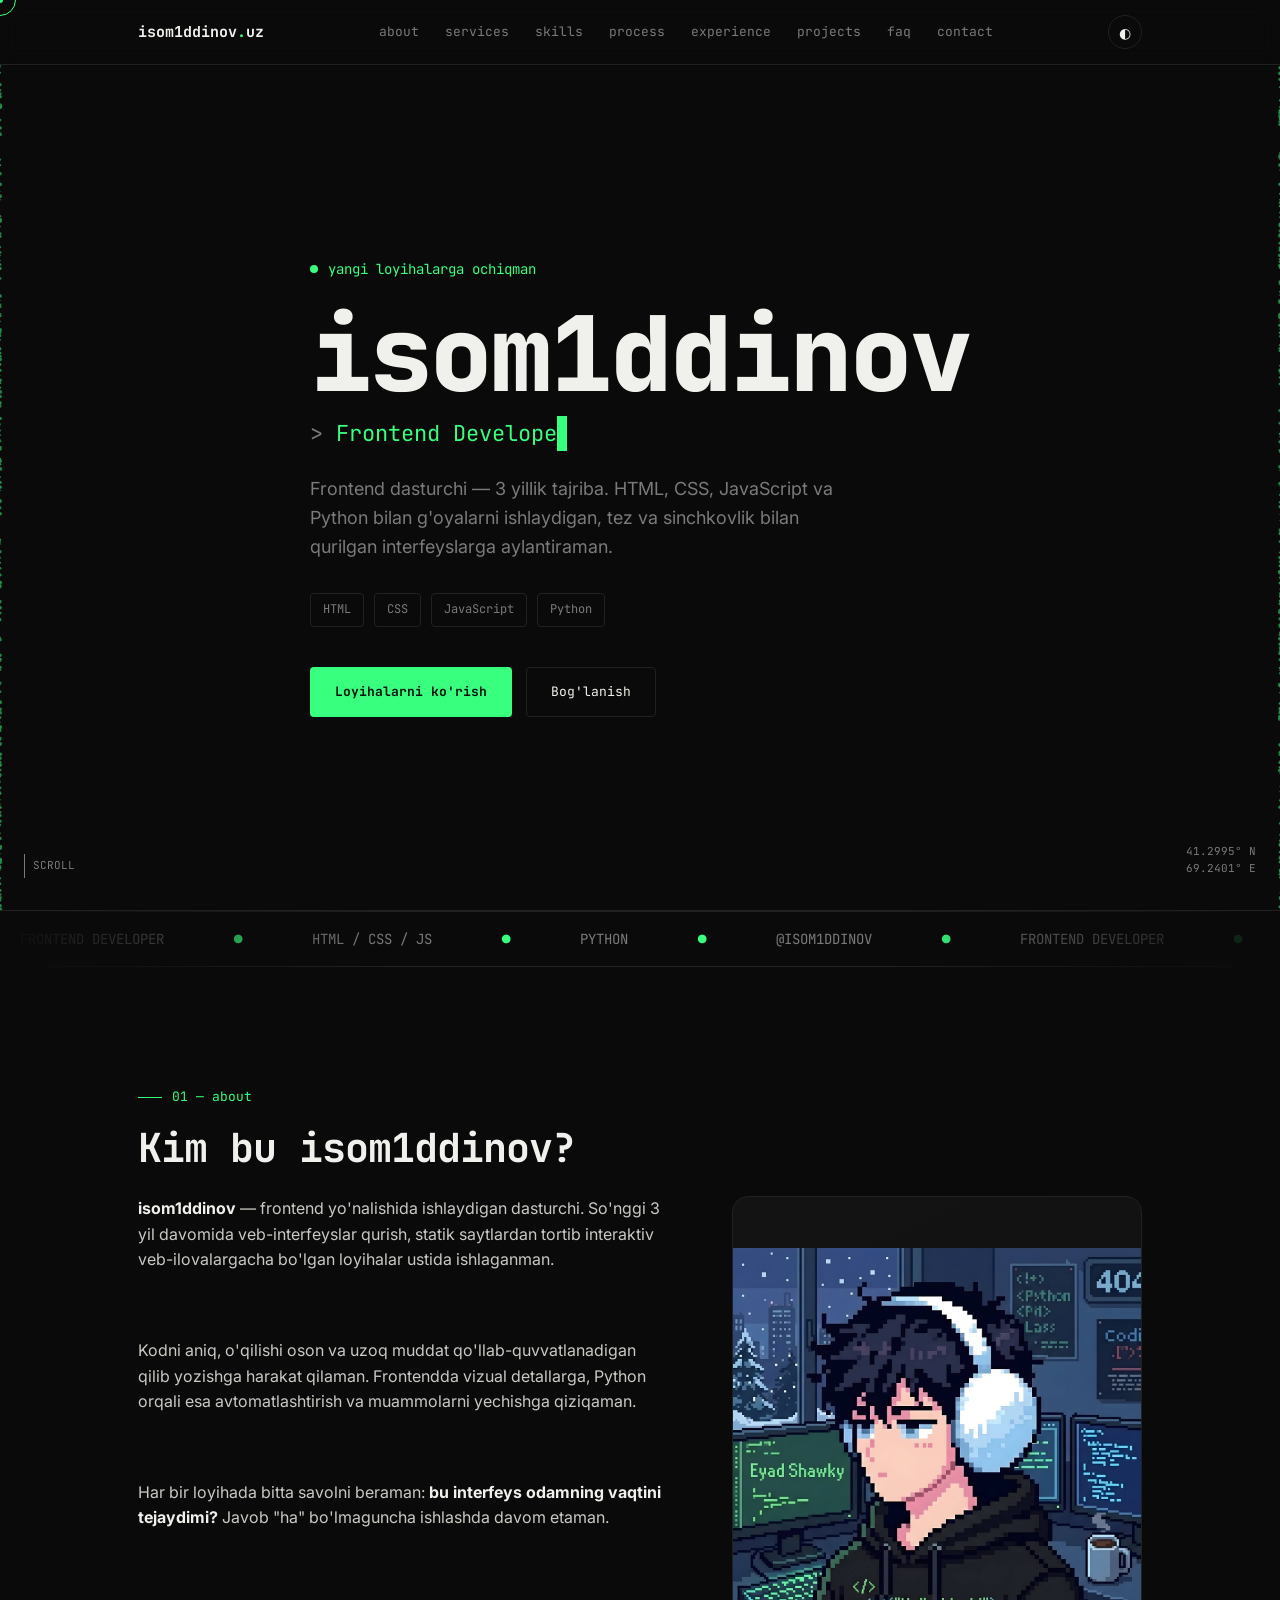
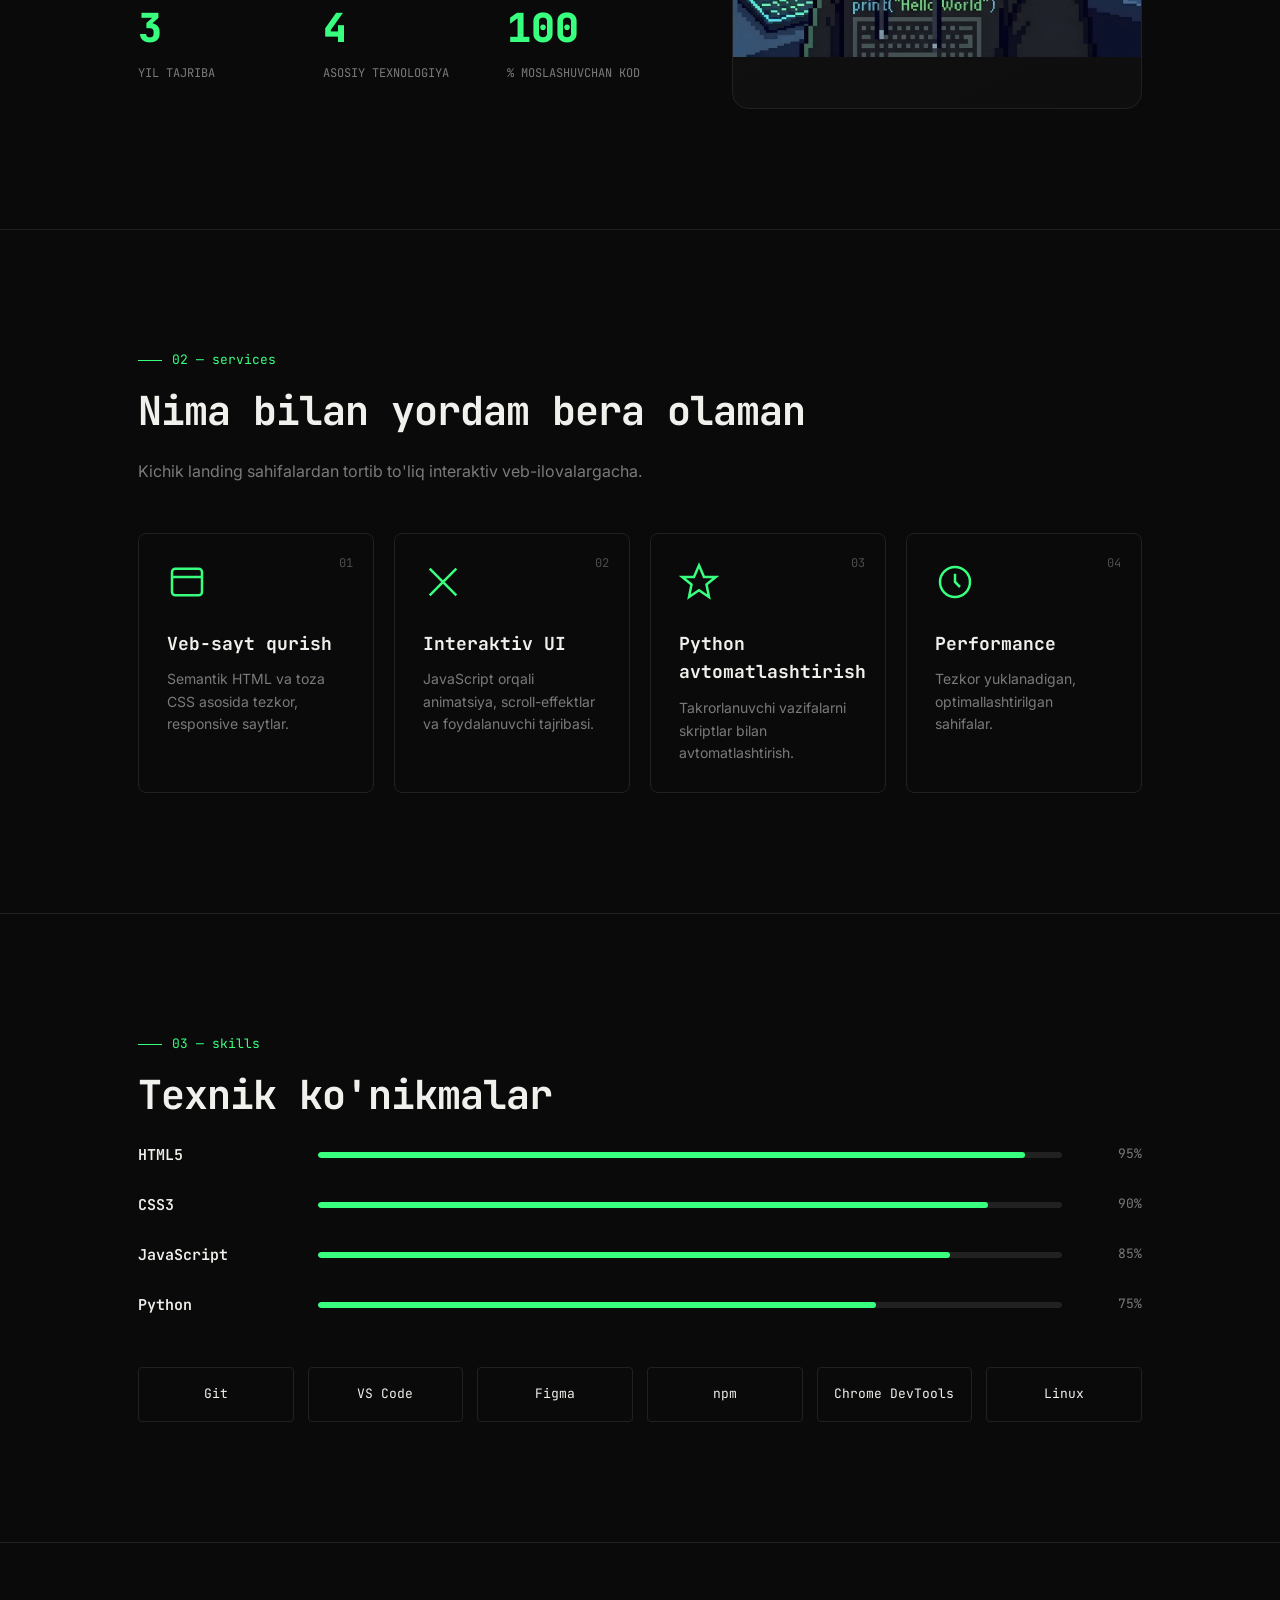
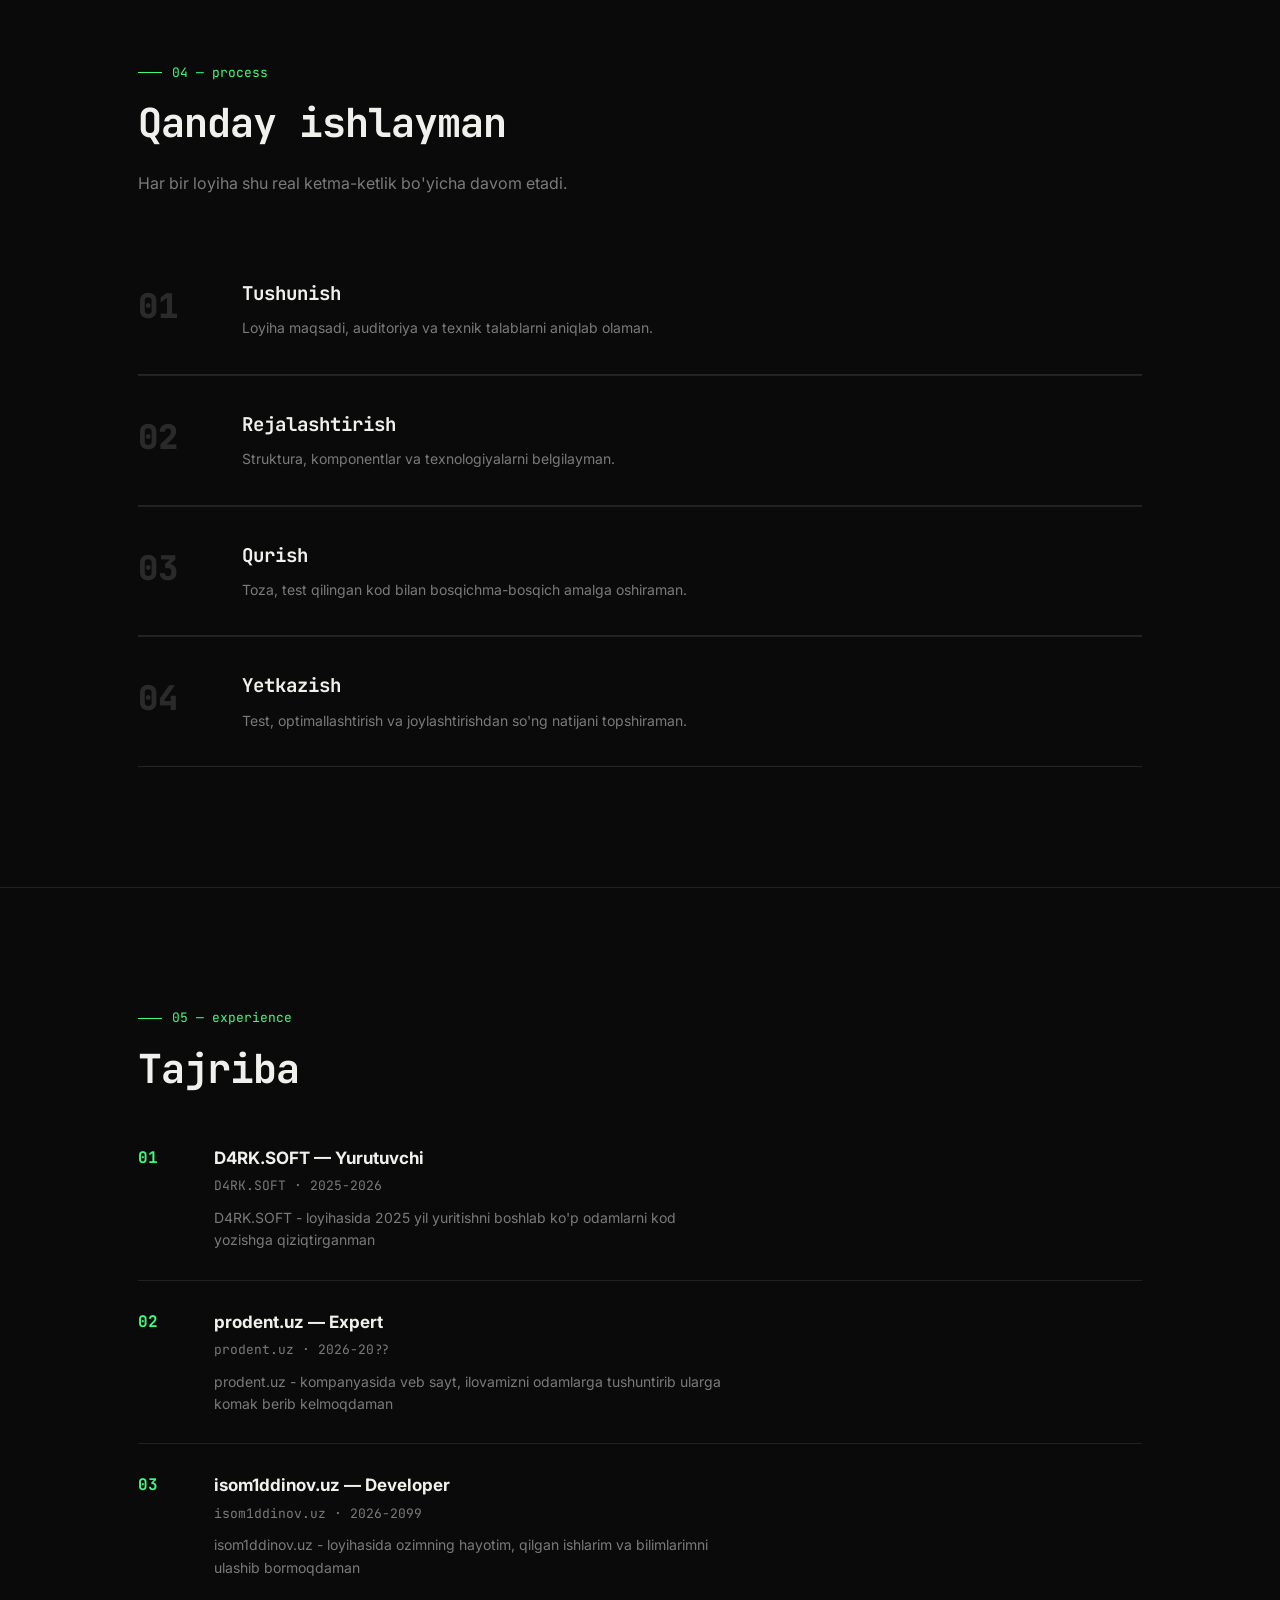
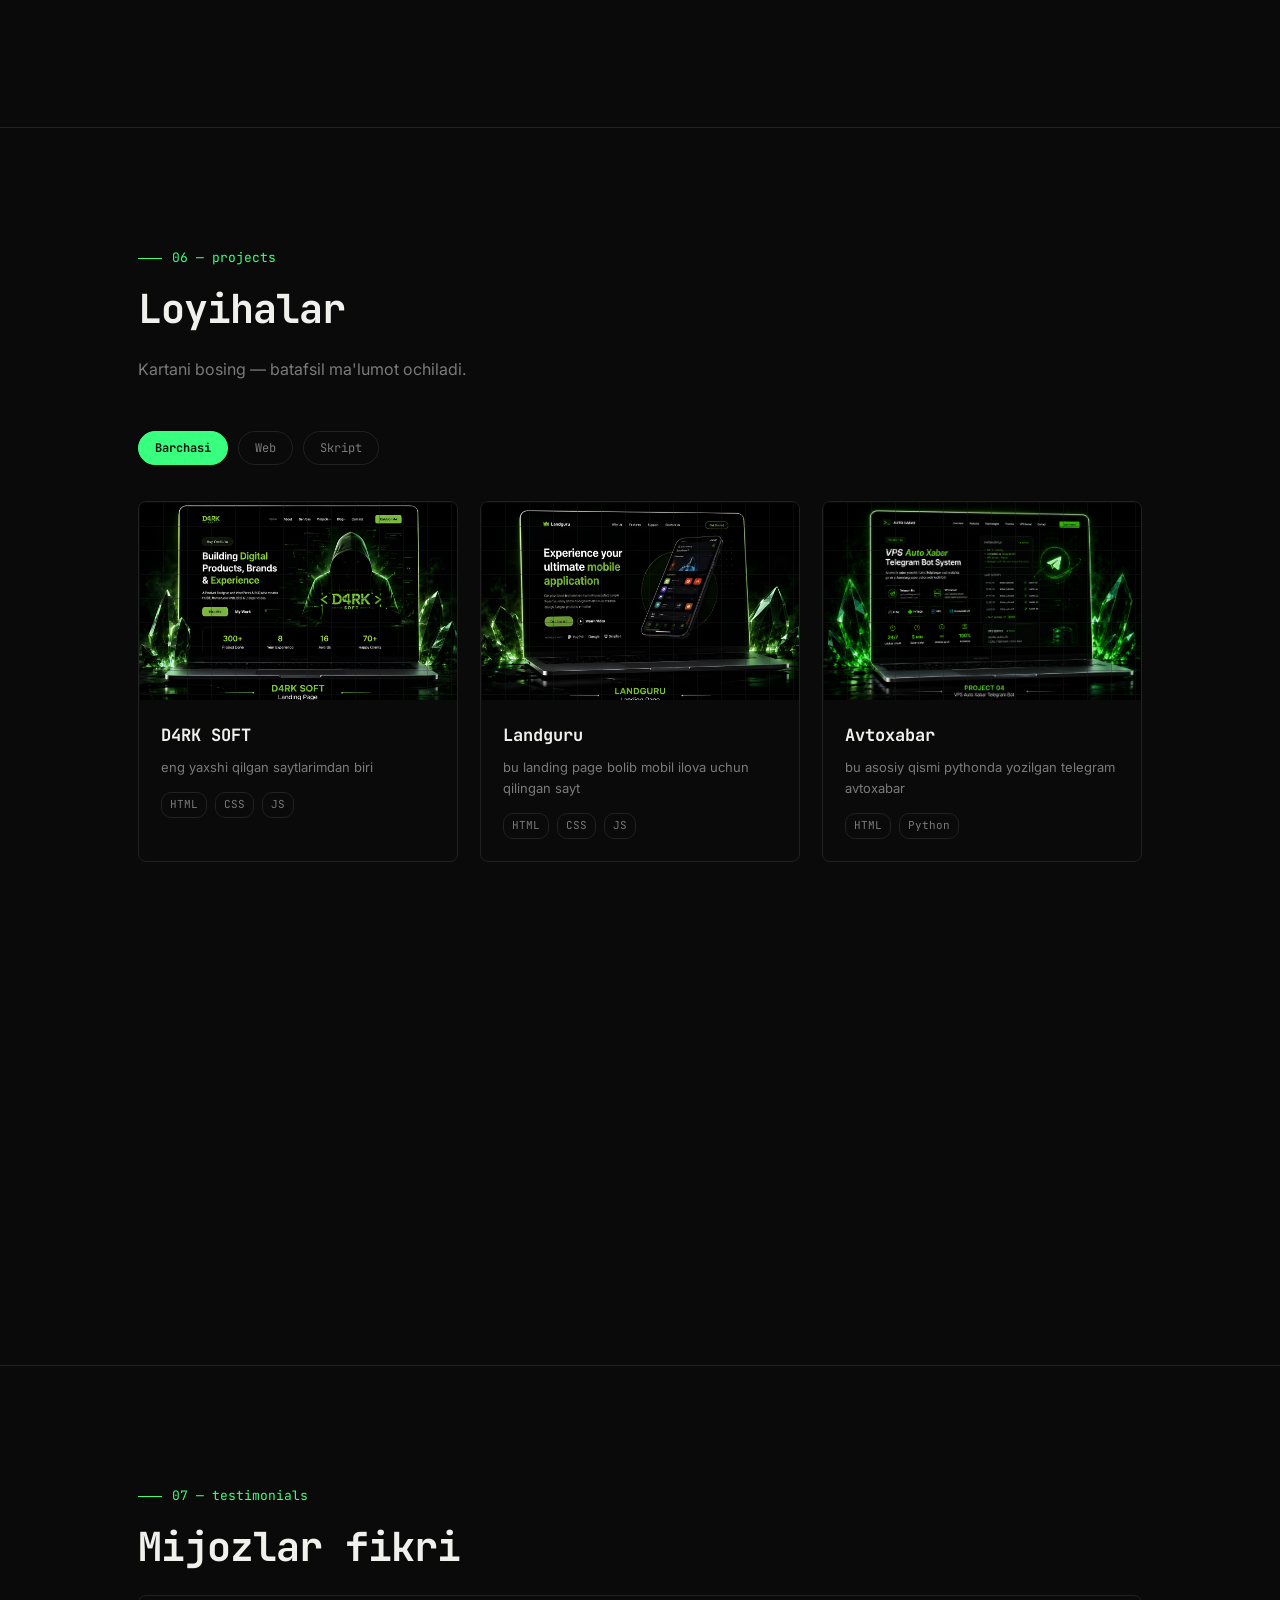
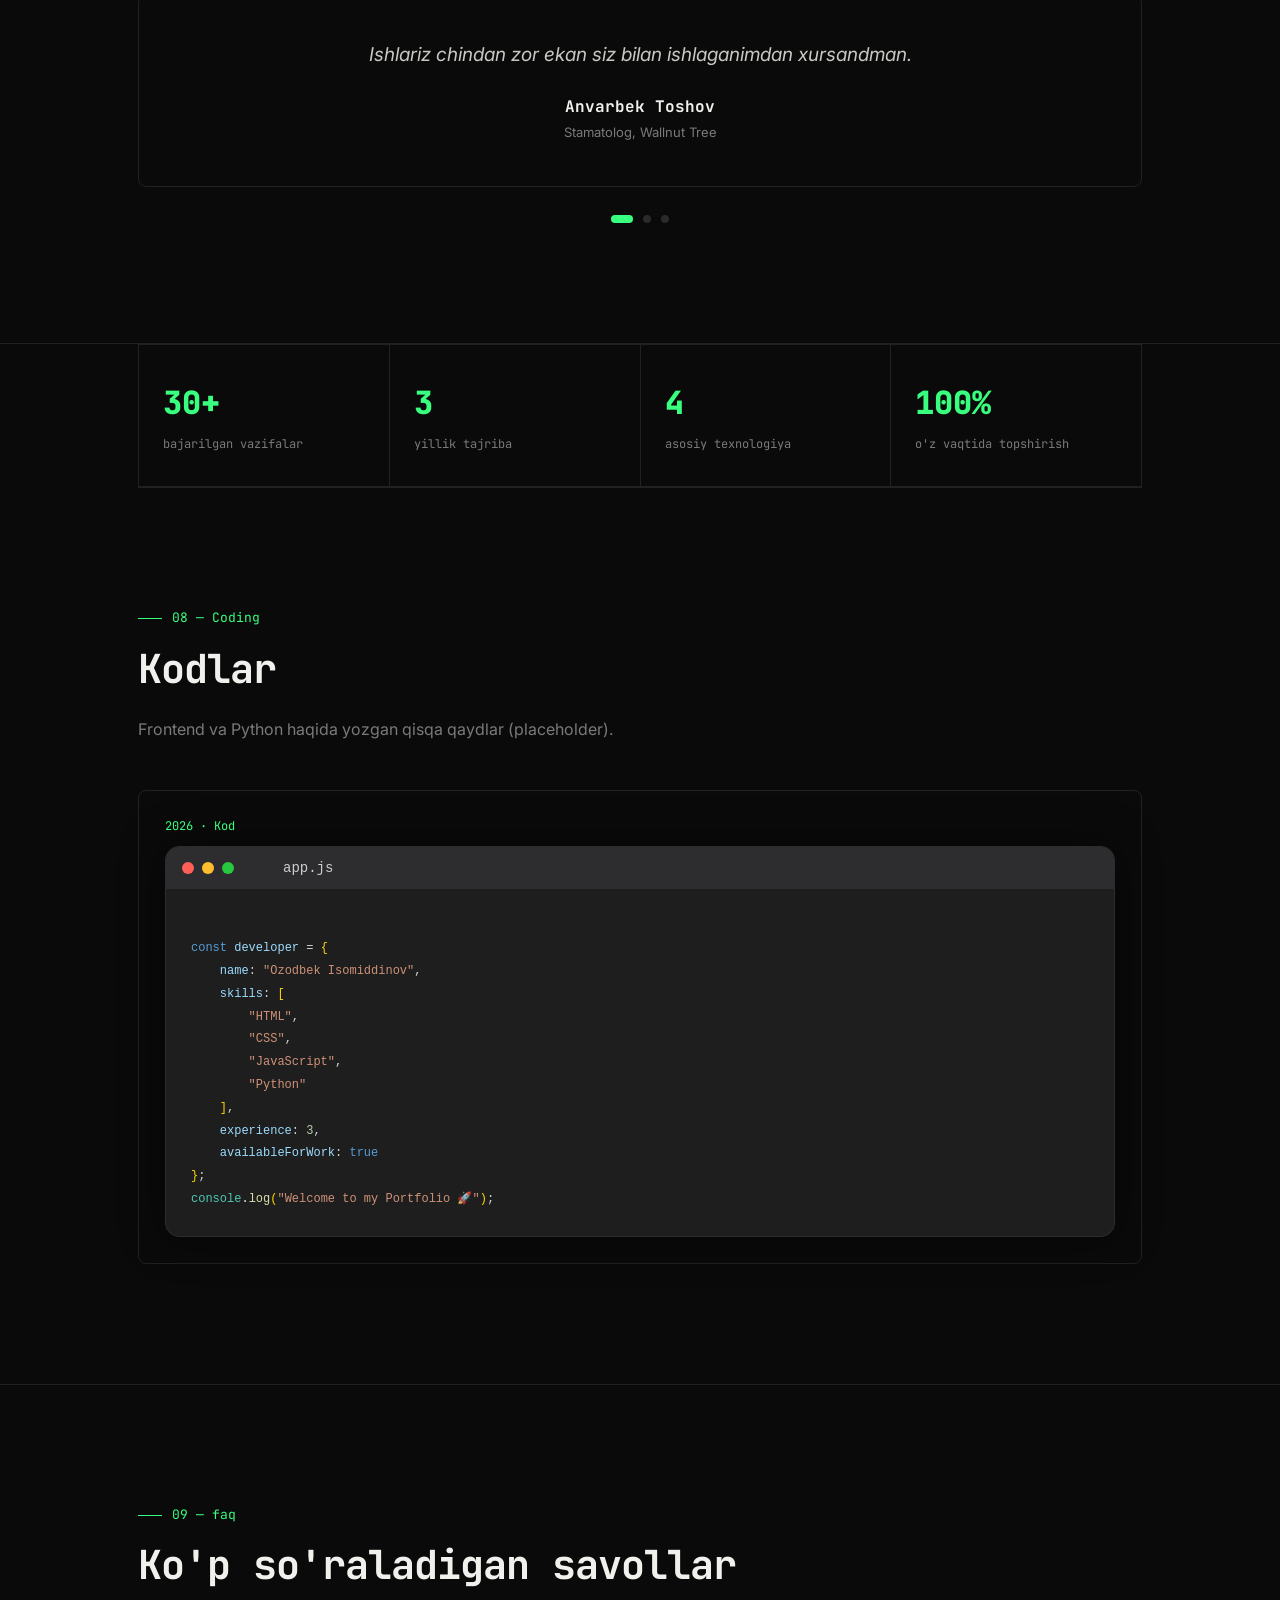
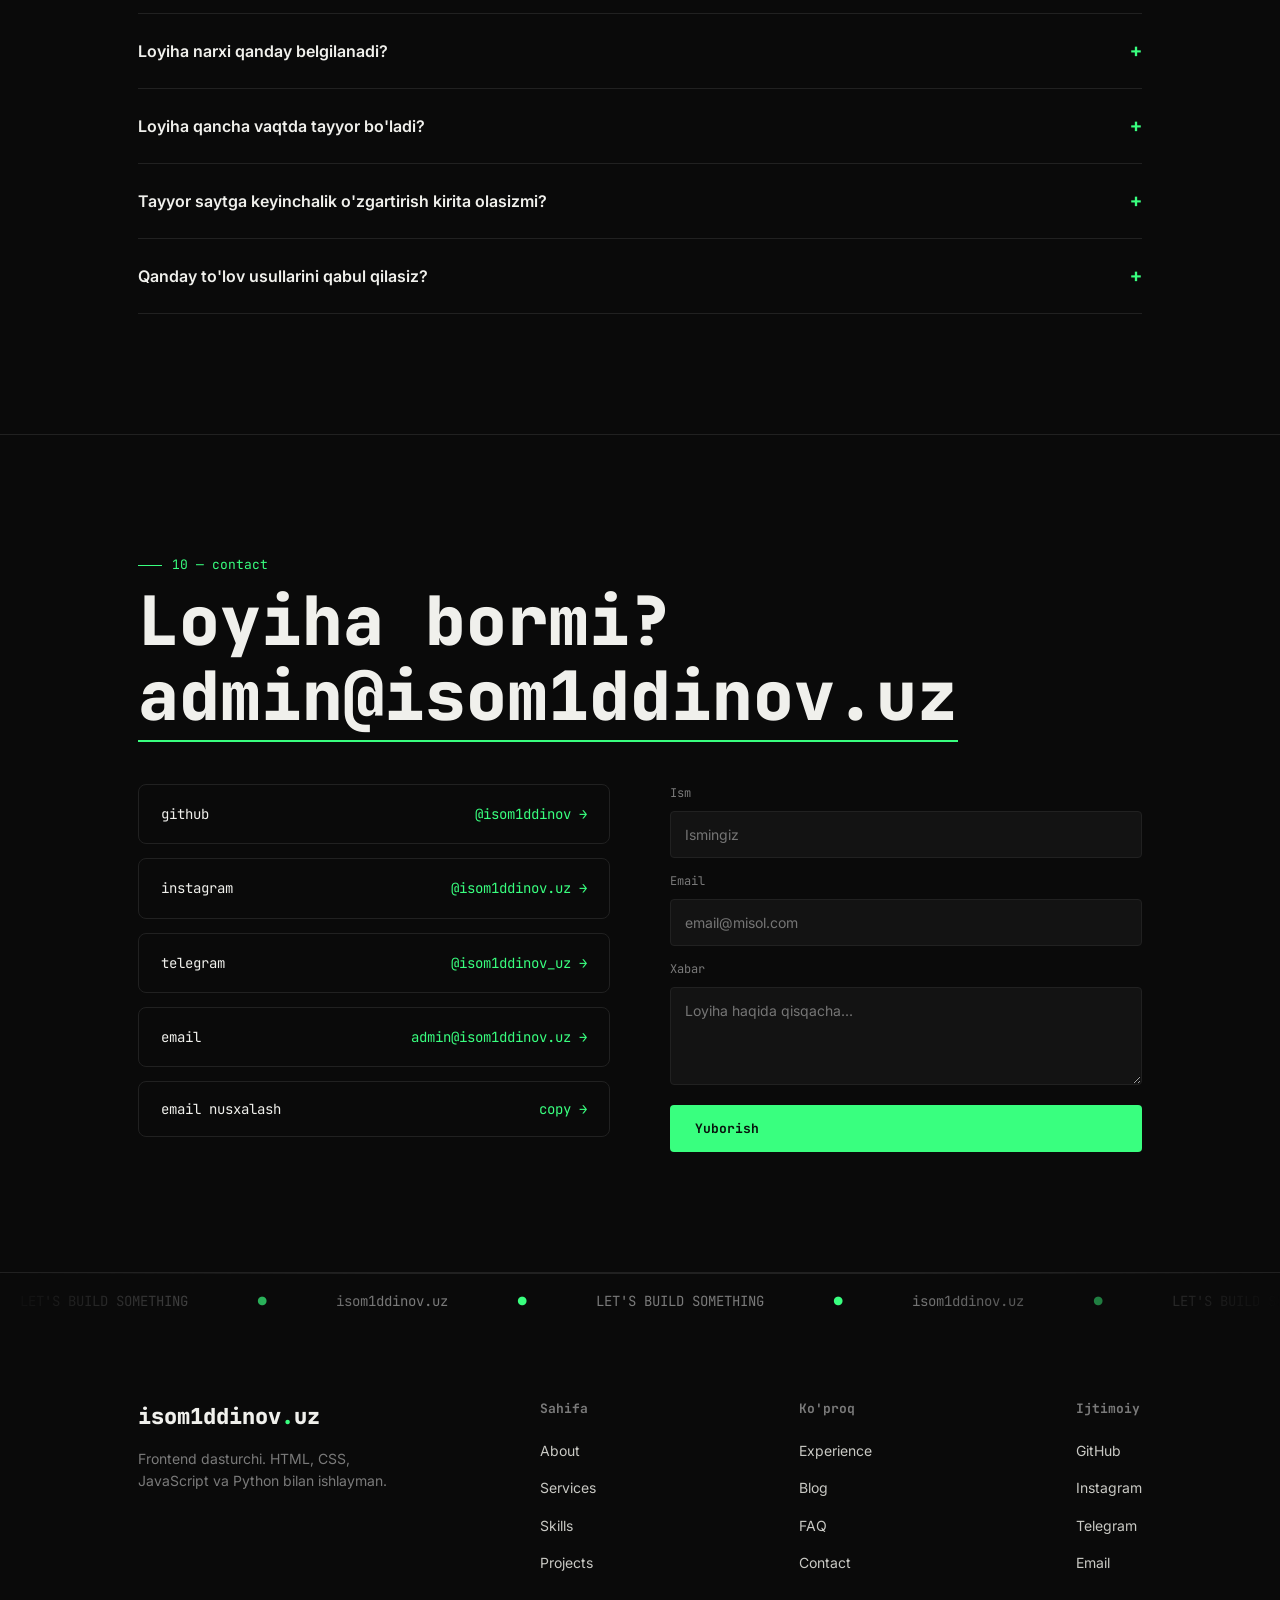
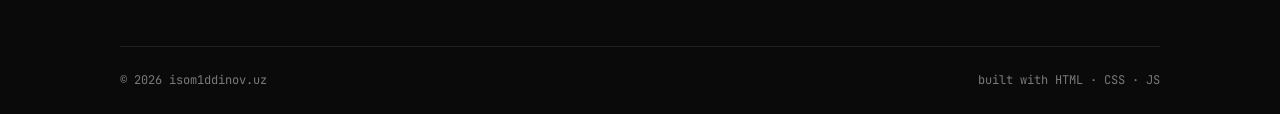
==== index.html @ 3c4a1d1c "Add files via upload" ====
<!DOCTYPE html>
<html lang="uz">

<head>
    <meta charset="UTF-8">
    <meta name="viewport" content="width=device-width, initial-scale=1.0">
    <title>isom1ddinov — Frontend Developer</title>
    <link rel="icon" type="image/jpg" href="img/IMG_3496.PNG">
    <link rel="preconnect" href="https://fonts.googleapis.com">
    <link rel="stylesheet" href="style.css">
    <link
        href="https://fonts.googleapis.com/css2?family=JetBrains+Mono:wght@400;500;600;700;800&family=Inter:wght@400;500;600;700;800&display=swap"
        rel="stylesheet">
    <style>
        /* =========================================================
   DESIGN TOKENS
========================================================= */
        :root {
            --bg: #0a0a0a;
            --bg-alt: #0e0e0e;
            --surface: #131313;
            --surface-2: #181818;
            --text: #f0f0ec;
            --text-dim: #c9c9c4;
            --muted: #7a7a7a;
            --muted-2: #4d4d4d;
            --accent: #39ff7f;
            --accent-dim: rgba(57, 255, 127, 0.14);
            --border: #212121;
            --border-2: #2a2a2a;
            --radius-sm: 4px;
            --radius-md: 8px;
            --radius-lg: 16px;
            --ease: cubic-bezier(.22, .61, .36, 1);
            --font-mono: 'JetBrains Mono', monospace;
            --font-sans: 'Inter', sans-serif;
        }

        :root.light {
            --bg: #f5f5f2;
            --bg-alt: #efefec;
            --surface: #ffffff;
            --surface-2: #f0f0ed;
            --text: #0a0a0a;
            --text-dim: #333330;
            --muted: #6b6b6b;
            --muted-2: #9a9a9a;
            --border: #e2e2de;
            --border-2: #d5d5d0;
        }

        /* =========================================================
   RESET
========================================================= */
        *,
        *::before,
        *::after {
            margin: 0;
            padding: 0;
            box-sizing: border-box;
        }

        html {
            scroll-behavior: smooth;
        }

        body {
            background: var(--bg);
            color: var(--text);
            font-family: var(--font-sans);
            line-height: 1.6;
            -webkit-font-smoothing: antialiased;
            overflow-x: hidden;
            cursor: none;
            transition: background .4s var(--ease), color .4s var(--ease);
        }

        ::selection {
            background: var(--accent);
            color: #0a0a0a;
        }

        a {
            color: inherit;
            text-decoration: none;
        }

        ul {
            list-style: none;
        }

        button {
            font-family: inherit;
            background: none;
            border: none;
            color: inherit;
            cursor: none;
        }

        img {
            max-width: 100%;
            display: block;
        }

        .mono {
            font-family: var(--font-mono);
        }

        /* custom scrollbar */
        ::-webkit-scrollbar {
            width: 10px;
        }

        ::-webkit-scrollbar-track {
            background: var(--bg);
        }

        ::-webkit-scrollbar-thumb {
            background: var(--border-2);
            border-radius: 10px;
            border: 2px solid var(--bg);
        }

        ::-webkit-scrollbar-thumb:hover {
            background: var(--accent);
        }

        .wrap {
            max-width: 1040px;
            margin: 0 auto;
            padding: 0 18px;
        }

        .wrap-narrow {
            max-width: 760px;
            max-width: 1040px;
        }

        /* =========================================================
   SCROLL PROGRESS BAR
========================================================= */
        #scroll-progress {
            position: fixed;
            top: 0;
            left: 0;
            height: 2px;
            background: var(--accent);
            width: 0%;
            z-index: 10001;
            transition: width .1s linear;
        }

        /* =========================================================
   CUSTOM CURSOR + TRAIL
========================================================= */
        .cursor-dot,
        .cursor-ring {
            position: fixed;
            top: 0;
            left: 0;
            pointer-events: none;
            z-index: 9999;
            border-radius: 50%;
            transform: translate(-50%, -50%);
        }

        .cursor-dot {
            width: 6px;
            height: 6px;
            background: var(--accent);
        }

        .cursor-ring {
            width: 32px;
            height: 32px;
            border: 1px solid var(--accent);
            transition: width .25s, height .25s, border-color .25s, background .25s;
        }

        .cursor-ring.hover {
            width: 64px;
            height: 64px;
            background: var(--accent-dim);
        }

        .cursor-ring.text-hover {
            width: 90px;
            height: 90px;
        }

        #cursor-trail-canvas {
            position: fixed;
            inset: 0;
            pointer-events: none;
            z-index: 9998;
        }
        @media (max-width:4900px) {
            .about p {
                margin-bottom: 65px;
            }
        }

        @media (max-width:900px) {
            .about p {
                margin-bottom: 45px;
            }
        }

        @media (max-width:900px),
        (hover:none) {
            body {
                cursor: auto;
            }

            .footer-main {
                grid-template-columns: 1fr;
                gap: 32px;
                padding: 50px 18px !important;
            }

            .foot-bottom {
                padding: 20px 18px !important;
            }

            .cursor-dot,
            .cursor-ring,
            #cursor-trail-canvas {
                display: none;
            }
        }

        /* =========================================================
   LOADER
========================================================= */
        #loader {
            position: fixed;
            inset: 0;
            background: var(--bg);
            z-index: 10000;
            display: flex;
            flex-direction: column;
            align-items: center;
            justify-content: center;
            gap: 18px;
        }

        #loader .loader-logo {
            font-family: var(--font-mono);
            font-weight: 800;
            font-size: 22px;
            letter-spacing: -1px;
        }

        #loader .loader-logo .dot {
            color: var(--accent);
        }

        #loader .bar-track {
            width: 220px;
            height: 2px;
            background: var(--border);
            overflow: hidden;
        }

        #loader .bar-fill {
            height: 100%;
            width: 0%;
            background: var(--accent);
            transition: width .1s linear;
        }

        #loader span.pct {
            font-family: var(--font-mono);
            font-size: 12px;
            color: var(--muted);
        }

        #loader.hide {
            animation: fadeOut .7s var(--ease) forwards;
        }

        @keyframes fadeOut {
            to {
                opacity: 0;
                visibility: hidden;
            }
        }

        /* =========================================================
   NAV
========================================================= */
        nav {
            position: sticky;
            top: 0;
            z-index: 100;
            background: color-mix(in srgb, var(--bg) 20%, transparent);
            backdrop-filter: blur(10px);
            border-bottom: 1px solid var(--border);
        }

        nav .wrap {
            display: flex;
            justify-content: space-between;
            align-items: center;
            height: 64px;
        }

        .nav-logo {
            font-family: var(--font-mono);
            font-weight: 700;
            font-size: 15px;
        }

        .nav-links {
            display: flex;
            gap: 26px;
            font-family: var(--font-mono);
            font-size: 13px;
            color: var(--muted);
            align-items: center;
        }

        .nav-links a {
            position: relative;
            padding: 4px 0;
        }

        .nav-links a::after {
            content: '';
            position: absolute;
            left: 0;
            bottom: -2px;
            width: 0;
            height: 1px;
            background: var(--accent);
            transition: width .25s var(--ease);
        }

        .nav-links a:hover::after,
        .nav-links a.active::after {
            width: 100%;
        }

        .nav-links a:hover,
        .nav-links a.active {
            color: var(--text);
        }

        .theme-toggle {
            width: 34px;
            height: 34px;
            border: 1px solid var(--border);
            border-radius: 50%;
            display: flex;
            align-items: center;
            justify-content: center;
            font-size: 14px;
            transition: .25s;
        }

        .theme-toggle:hover {
            border-color: var(--accent);
        }

        .nav-burger {
            display: none;
            flex-direction: column;
            justify-content: center;
            gap: 5px;
            width: 22px;
            height: 22px;
            flex-shrink: 0;
            z-index: 200;
            position: relative;
        }

        .nav-burger span {
            height: 1px;
            background: var(--text);
            width: 100%;
            transition: .25s var(--ease);
            transform-origin: center;
        }

        .nav-burger.open span:nth-child(1) {
            transform: translateY(6px) rotate(45deg);
        }

        .nav-burger.open span:nth-child(2) {
            opacity: 0;
        }

        .nav-burger.open span:nth-child(3) {
            transform: translateY(-6px) rotate(-45deg);
        }

        @media (max-width:760px) {
            nav .wrap {
                padding: 0 18px;
            }

            .about p {
                margin-bottom: 35px;
            }

            .nav-logo {
                font-size: 13px;
                white-space: nowrap;
            }

            .nav-links {
                position: fixed;
                top: 64px;
                left: 0;
                right: 0;
                bottom: 0;
                height: calc(100vh - 64px);
                background: var(--bg);
                z-index: 150;
                overflow-y: auto;
                display: flex;
                flex-direction: column;
                align-items: center;
                justify-content: center;
                font-size: 19px;
                transform: translateY(-12px);
                opacity: 0;
                pointer-events: none;
                transition: opacity .3s var(--ease), transform .3s var(--ease);
            }

            .nav-links.open {
                opacity: 1;
                pointer-events: auto;
                transform: translateY(0);
            }

            .nav-links a::after {
                display: none;
            }

            .nav-burger {
                display: flex;
            }

            body.menu-open {
                overflow: hidden;
            }
        }

        /* =========================================================
   HERO
========================================================= */
        .hero {
            position: relative;
            min-height: 94vh;
            display: flex;
            flex-direction: column;
            justify-content: center;
            overflow: hidden;
        }

        #particles {
            position: absolute;
            inset: 0;
            z-index: 0;
            opacity: .55;
            width: 100%;
            height: 100%;
        }

        .hero-inner {
            position: relative;
            z-index: 1;
            max-width: 1040px;
        }

        .eyebrow-row {
            display: flex;
            align-items: center;
            gap: 10px;
            margin-bottom: 22px;
        }

        .status-dot {
            width: 8px;
            height: 8px;
            border-radius: 50%;
            background: var(--accent);
            box-shadow: 0 0 0 0 var(--accent);
            animation: pulse 2s infinite;
        }

        @keyframes pulse {
            0% {
                box-shadow: 0 0 0 0 rgba(57, 255, 127, .5);
            }

            70% {
                box-shadow: 0 0 0 10px rgba(57, 255, 127, 0);
            }

            100% {
                box-shadow: 0 0 0 0 rgba(57, 255, 127, 0);
            }
        }

        .prompt-line {
            color: var(--accent);
            font-family: var(--font-mono);
            font-size: 14px;
        }

        .hero h1 {
            font-family: var(--font-mono);
            font-weight: 800;
            font-size: clamp(40px, 9vw, 104px);
            line-height: 1;
            letter-spacing: -2px;
        }

        .hero h1 .letter {
            display: inline-block;
            opacity: 0;
            transform: translateY(40px) rotate(4deg);
            animation: rise .6s var(--ease) forwards;
        }

        @keyframes rise {
            to {
                opacity: 1;
                transform: translateY(0) rotate(0);
            }
        }

        .role-cycle {
            font-family: var(--font-mono);
            font-size: clamp(16px, 2.4vw, 22px);
            color: var(--muted);
            margin-top: 10px;
            min-height: 1.4em;
        }

        .role-cycle .rc-accent {
            color: var(--accent);
        }

        .cursor-blink {
            display: inline-block;
            width: 10px;
            background: var(--accent);
            animation: blink 1s step-end infinite;
        }

        @keyframes blink {
            50% {
                opacity: 0;
            }
        }

        .hero p.desc {
            color: var(--muted);
            font-size: 18px;
            max-width: 540px;
            margin-top: 24px;
        }

        .hero-tags {
            display: flex;
            flex-wrap: wrap;
            gap: 10px;
            margin-top: 32px;
        }

        .tag {
            font-family: var(--font-mono);
            font-size: 12px;
            color: var(--muted);
            border: 1px solid var(--border);
            padding: 6px 12px;
            border-radius: var(--radius-sm);
            transition: .2s;
        }

        .tag:hover {
            border-color: var(--accent);
            color: var(--text);
            transform: translateY(-2px);
        }

        .hero-cta {
            display: flex;
            gap: 14px;
            margin-top: 40px;
            flex-wrap: wrap;
        }

        .btn {
            font-family: var(--font-mono);
            font-size: 13px;
            padding: 14px 24px;
            border-radius: var(--radius-sm);
            display: inline-flex;
            align-items: center;
            gap: 8px;
            transition: .25s var(--ease);
            border: 1px solid transparent;
        }

        .btn-primary {
            background: var(--accent);
            color: #08130d;
            font-weight: 700;
        }

        .btn-primary:hover {
            transform: translateY(-3px);
            box-shadow: 0 10px 30px -10px rgba(57, 255, 127, .5);
        }

        .btn-ghost {
            border-color: var(--border);
            color: var(--text);
        }

        .btn-ghost:hover {
            border-color: var(--accent);
            transform: translateY(-3px);
        }

        .scroll-hint {
            position: absolute;
            bottom: 32px;
            left: 24px;
            font-family: var(--font-mono);
            font-size: 11px;
            color: var(--muted);
            display: flex;
            align-items: center;
            gap: 8px;
        }

        .scroll-hint .line {
            width: 1px;
            height: 24px;
            background: var(--muted);
            animation: scrollLine 1.6s ease-in-out infinite;
        }

        @keyframes scrollLine {

            0%,
            100% {
                transform: scaleY(1);
                opacity: .3;
            }

            50% {
                transform: scaleY(1.4);
                opacity: 1;
            }
        }

        .hero-coords {
            position: absolute;
            bottom: 32px;
            right: 24px;
            font-family: var(--font-mono);
            font-size: 11px;
            color: var(--muted);
            text-align: right;
        }

        /* =========================================================
   MARQUEE
========================================================= */
        .marquee {
            border-top: 1px solid var(--border);
            border-bottom: 1px solid var(--border);
            overflow: hidden;
            padding: 16px 0;
            white-space: nowrap;
        }

        .marquee-track {
            display: inline-block;
            animation: scroll 24s linear infinite;
            font-family: var(--font-mono);
            font-size: 14px;
            color: var(--muted);
        }

        .marquee:hover .marquee-track {
            animation-play-state: paused;
        }

        .marquee-track span {
            margin: 0 20px;
        }

        .marquee-track span.dot {
            color: var(--accent);
        }

        @keyframes scroll {
            from {
                transform: translateX(0);
            }

            to {
                transform: translateX(-100%);
            }
        }

        /* =========================================================
   REVEAL
========================================================= */
        .reveal {
            opacity: 0;
            transform: translateY(30px);
            transition: opacity .7s var(--ease), transform .7s var(--ease);
        }

        .reveal.show {
            opacity: 1;
            transform: translateY(0);
        }

        .reveal-scale {
            opacity: 0;
            transform: scale(.94);
            transition: opacity .6s var(--ease), transform .6s var(--ease);
        }

        .reveal-scale.show {
            opacity: 1;
            transform: scale(1);
        }

        .stagger .reveal:nth-child(1) {
            transition-delay: 0s;
        }

        .stagger .reveal:nth-child(2) {
            transition-delay: .08s;
        }

        .stagger .reveal:nth-child(3) {
            transition-delay: .16s;
        }

        .stagger .reveal:nth-child(4) {
            transition-delay: .24s;
        }

        .stagger .reveal:nth-child(5) {
            transition-delay: .32s;
        }

        .stagger .reveal:nth-child(6) {
            transition-delay: .4s;
        }

        section {
            padding: 120px 0;
            border-bottom: 1px solid var(--border);
            position: relative;
        }

        .sec-label {
            font-family: var(--font-mono);
            font-size: 13px;
            color: var(--accent);
            margin-bottom: 8px;
            display: flex;
            align-items: center;
            gap: 10px;
        }

        .sec-label::before {
            content: '';
            width: 24px;
            height: 1px;
            background: var(--accent);
        }

        .sec-title {
            font-family: var(--font-mono);
            font-weight: 700;
            font-size: clamp(28px, 4vw, 40px);
            margin-bottom: 16px;
            letter-spacing: -1px;
        }

        .sec-sub {
            color: var(--muted);
            font-size: 16px;
            max-width: 560px;
            margin-bottom: 48px;
        }

        /* =========================================================
   ABOUT
========================================================= */
        .about-grid {
            display: grid;
            grid-template-columns: 1.3fr 1fr;
            gap: 60px;
            align-items: start;
        }

        .about p {
            color: var(--text-dim);
            font-size: 16px;
        }

        .about strong {
            color: var(--text);
        }

        .about-photo {
            aspect-ratio: 4/5;
            border-radius: var(--radius-lg);
            border: 1px solid var(--border);
            background: linear-gradient(155deg, var(--surface), var(--bg-alt));
            display: flex;
            align-items: center;
            justify-content: center;
            font-family: var(--font-mono);
            color: var(--muted-2);
            font-size: 13px;
            position: relative;
            overflow: hidden;
            width: 100%;
            height: 100%;
        }



        .about-photo::before {
            content: '';
            position: absolute;
            inset: 0;
            background-size: 16px 16px;
            opacity: .5;
        }

        .stats-row {
            display: grid;
            grid-template-columns: repeat(3, 1fr);
            gap: 20px;
            margin-top: 44px;
        }

        .stat-num {
            font-family: var(--font-mono);
            font-weight: 800;
            font-size: 40px;
            color: var(--accent);
        }

        .stat-label {
            color: var(--muted);
            font-size: 12px;
            font-family: var(--font-mono);
            margin-top: 4px;
        }

        @media (max-width:760px) {
            .about-grid {
                grid-template-columns: 1fr;
            }

            .about-photo {
                aspect-ratio: 16/9;
                order: -1;
            }
        }

        /* =========================================================
   SERVICES
========================================================= */
        .services-grid {
            display: grid;
            grid-template-columns: repeat(auto-fit, minmax(220px, 1fr));
            gap: 20px;
        }

        .service-card {
            border: 1px solid var(--border);
            border-radius: var(--radius-md);
            padding: 28px;
            transition: transform .3s var(--ease), border-color .3s var(--ease);
            position: relative;
            overflow: hidden;
            transform-style: preserve-3d;
            will-change: transform;
        }

        .service-card:hover {
            border-color: var(--accent);
        }

        .service-card .icon {
            width: 40px;
            height: 40px;
            margin-bottom: 20px;
            color: var(--accent);
        }

        .service-card h3 {
            font-family: var(--font-mono);
            font-size: 18px;
            margin-bottom: 10px;
        }

        .service-card p {
            color: var(--muted);
            font-size: 14px;
        }

        .service-card .idx {
            position: absolute;
            top: 20px;
            right: 20px;
            font-family: var(--font-mono);
            font-size: 12px;
            color: var(--muted-2);
        }

        /* =========================================================
   SKILLS
========================================================= */
        .skills-list {
            display: flex;
            flex-direction: column;
            gap: 26px;
        }

        .skill-row {
            display: grid;
            grid-template-columns: 160px 1fr 60px;
            gap: 20px;
            align-items: center;
        }

        .skill-name {
            font-family: var(--font-mono);
            font-weight: 600;
            font-size: 15px;
        }

        .skill-bar-track {
            height: 6px;
            background: var(--border);
            border-radius: 10px;
            overflow: hidden;
        }

        .skill-bar-fill {
            height: 100%;
            background: var(--accent);
            width: 0%;
            transition: width 1.2s var(--ease);
            border-radius: 10px;
        }

        .skill-pct {
            font-family: var(--font-mono);
            font-size: 13px;
            color: var(--muted);
            text-align: right;
        }

        .tools-grid {
            display: grid;
            grid-template-columns: repeat(auto-fit, minmax(130px, 1fr));
            gap: 14px;
            margin-top: 50px;
        }

        .tool-chip {
            border: 1px solid var(--border);
            border-radius: var(--radius-sm);
            padding: 16px;
            text-align: center;
            font-family: var(--font-mono);
            font-size: 13px;
            transition: .2s;
        }

        .tool-chip:hover {
            border-color: var(--accent);
            transform: translateY(-3px);
            color: var(--accent);
        }

        /* =========================================================
   PROCESS (real ordered sequence -> numbering justified)
========================================================= */
        .process-list {
            counter-reset: step;
        }

        .process-item {
            display: grid;
            grid-template-columns: 80px 1fr;
            gap: 24px;
            padding: 34px 0;
            border-top: 1px solid var(--border);
            position: relative;
            border-bottom: #252525 1px solid;
        }

        .process-item:first-child {
            border-top: none;
        }

        .process-num {
            font-family: var(--font-mono);
            font-size: 34px;
            font-weight: 800;
            color: var(--border-2);
            transition: color .3s;
        }

        .process-item:hover .process-num {
            color: var(--accent);
        }

        .process-item h3 {
            font-family: var(--font-mono);
            font-size: 19px;
            margin-bottom: 8px;
        }

        .process-item p {
            color: var(--muted);
            font-size: 14px;
            max-width: 520px;
        }

        /* =========================================================
   EXPERIENCE TIMELINE
========================================================= */
        .timeline {
            display: flex;
            flex-direction: column;
        }

        .tl-item {
            display: grid;
            grid-template-columns: 56px 1fr;
            gap: 20px;
            padding: 28px 0;
            border-top: 1px solid var(--border);
        }

        .tl-item:first-child {
            border-top: none;
        }

        .tl-num {
            font-family: var(--font-mono);
            color: var(--accent);
            font-weight: 700;
        }

        .tl-role {
            font-weight: 700;
            font-size: 17px;
        }

        .tl-meta {
            color: var(--muted);
            font-size: 13px;
            font-family: var(--font-mono);
            margin-top: 4px;
        }

        .tl-desc {
            color: var(--muted);
            font-size: 14px;
            margin-top: 10px;
            max-width: 520px;
        }

        /* =========================================================
   PROJECTS
========================================================= */
        .project-filters {
            display: flex;
            gap: 10px;
            margin-bottom: 36px;
            flex-wrap: wrap;
        }

        .filter-btn {
            font-family: var(--font-mono);
            font-size: 12px;
            padding: 8px 16px;
            border: 1px solid var(--border);
            border-radius: 20px;
            color: var(--muted);
            transition: .2s;
        }

        .filter-btn:hover {
            color: var(--text);
        }

        .filter-btn.active {
            background: var(--accent);
            color: #08130d;
            border-color: var(--accent);
            font-weight: 700;
        }

        .projects-grid {
            display: grid;
            grid-template-columns: repeat(auto-fit, minmax(280px, 1fr));
            gap: 22px;
        }

        .project-card {
            border: 1px solid var(--border);
            border-radius: var(--radius-md);
            overflow: hidden;
            cursor: none;
            transition: transform .3s var(--ease), border-color .3s var(--ease);
        }

        .project-card:hover {
            border-color: var(--accent);
            transform: translateY(-6px);
        }

        .project-thumb {
            aspect-ratio: 16/10;
            background: linear-gradient(135deg, var(--surface-2), var(--bg-alt));
            position: relative;
            display: flex;
            align-items: center;
            justify-content: center;
            font-family: var(--font-mono);
            color: var(--muted-2);
            font-size: 13px;
            overflow: hidden;
        }

        .project-thumb::after {
            content: '';
            position: absolute;
            inset: 0;
            background-image: linear-gradient(var(--border) 1px, transparent 1px), linear-gradient(90deg, var(--border) 1px, transparent 1px);
            background-size: 24px 24px;
            opacity: .3;
        }

        .project-body {
            padding: 22px;
        }

        .project-body h3 {
            font-family: var(--font-mono);
            font-size: 17px;
            margin-bottom: 8px;
        }

        .project-body p {
            color: var(--muted);
            font-size: 13px;
            margin-bottom: 14px;
        }

        .project-tags {
            display: flex;
            gap: 8px;
            flex-wrap: wrap;
        }

        .project-tags span {
            font-family: var(--font-mono);
            font-size: 11px;
            color: var(--muted);
            border: 1px solid var(--border);
            padding: 3px 8px;
            border-radius: 10px;
        }

        /* MODAL */
        #modal-overlay {
            position: fixed;
            inset: 0;
            background: rgba(0, 0, 0, .7);
            backdrop-filter: blur(4px);
            z-index: 5000;
            display: flex;
            align-items: center;
            justify-content: center;
            padding: 24px;
            opacity: 0;
            pointer-events: none;
            transition: opacity .3s var(--ease);
        }

        #modal-overlay.open {
            opacity: 1;
            pointer-events: auto;
        }

        .modal-box {
            background: var(--surface);
            border: 1px solid var(--border-2);
            border-radius: var(--radius-lg);
            max-width: 560px;
            width: 100%;
            padding: 40px;
            position: relative;
            transform: translateY(20px) scale(.97);
            transition: transform .3s var(--ease);
            max-height: 80vh;
            overflow-y: auto;
        }

        #modal-overlay.open .modal-box {
            transform: translateY(0) scale(1);
        }

        .modal-close {
            position: absolute;
            top: 20px;
            right: 20px;
            font-family: var(--font-mono);
            font-size: 20px;
            width: 32px;
            height: 32px;
            border: 1px solid var(--border);
            border-radius: 50%;
            display: flex;
            align-items: center;
            justify-content: center;
            transition: .2s;
        }

        .modal-close:hover {
            border-color: var(--accent);
            color: var(--accent);
        }

        .modal-box h3 {
            font-family: var(--font-mono);
            font-size: 24px;
            margin-bottom: 14px;
        }

        .modal-box p {
            color: var(--muted);
            font-size: 14px;
            margin-bottom: 12px;
        }

        .modal-tags {
            display: flex;
            gap: 8px;
            flex-wrap: wrap;
            margin-top: 18px;
        }

        .modal-tags span {
            font-family: var(--font-mono);
            font-size: 12px;
            color: var(--accent);
            border: 1px solid var(--accent);
            padding: 4px 10px;
            border-radius: 10px;
        }

        /* =========================================================
   TESTIMONIALS
========================================================= */
        .testimonial-carousel {
            position: relative;
            overflow: hidden;
        }

        .testimonial-track {
            display: flex;
            transition: transform .5s var(--ease);
        }

        .testimonial-slide {
            min-width: 100%;
        }

        .testimonial-card {
            border: 1px solid var(--border);
            border-radius: var(--radius-md);
            padding: 44px;
            text-align: center;
        }

        .testimonial-card p {
            font-size: 19px;
            color: var(--text-dim);
            max-width: 560px;
            margin: 0 auto 24px;
            font-style: italic;
        }

        .testimonial-name {
            font-family: var(--font-mono);
            font-weight: 700;
        }

        .testimonial-role {
            color: var(--muted);
            font-size: 13px;
            margin-top: 2px;
        }

        .carousel-dots {
            display: flex;
            justify-content: center;
            gap: 10px;
            margin-top: 28px;
        }

        .carousel-dots button {
            width: 8px;
            height: 8px;
            border-radius: 50%;
            background: var(--border-2);
            transition: .2s;
        }

        .carousel-dots button.active {
            background: var(--accent);
            width: 22px;
            border-radius: 10px;
        }

        /* =========================================================
   AWARDS / FUN FACTS
========================================================= */
        .facts-grid {
            display: grid;
            grid-template-columns: repeat(auto-fit, minmax(200px, 1fr));
            gap: 1px;
            background: var(--border);
            border: 1px solid var(--border);
        }

        .fact-cell {
            background: var(--bg);
            padding: 32px 24px;
        }

        .fact-cell .n {
            font-family: var(--font-mono);
            font-weight: 800;
            font-size: 32px;
            color: var(--accent);
        }

        .fact-cell .l {
            color: var(--muted);
            font-size: 12px;
            font-family: var(--font-mono);
            margin-top: 6px;
        }

        /* =========================================================
   BLOG / ARTICLES
========================================================= */
        .blog-grid {
            display: grid;
            grid-template-columns: repeat(auto-fit, minmax(260px, 1fr));
            gap: 24px;
        }

        .blog-card {
            border: 1px solid var(--border);
            border-radius: var(--radius-md);
            padding: 26px;
            transition: .25s;
        }

        .blog-card:hover {
            border-color: var(--accent);
            transform: translateY(-4px);
        }

        .blog-date {
            font-family: var(--font-mono);
            font-size: 12px;
            color: var(--accent);
            margin-bottom: 10px;
        }

        .blog-card h3 {
            font-size: 17px;
            margin-bottom: 10px;
        }

        .blog-card p {
            color: var(--muted);
            font-size: 14px;
        }

        .blog-read {
            font-family: var(--font-mono);
            font-size: 12px;
            color: var(--muted);
            margin-top: 16px;
            display: inline-block;
        }

        /* =========================================================
   FAQ ACCORDION
========================================================= */
        .faq-list {
            border-top: 1px solid var(--border);
        }

        .faq-item {
            border-bottom: 1px solid var(--border);
        }

        .faq-q {
            width: 100%;
            display: flex;
            justify-content: space-between;
            align-items: center;
            padding: 24px 0;
            text-align: left;
            font-size: 16px;
            font-weight: 600;
        }

        .faq-q .plus {
            font-family: var(--font-mono);
            color: var(--accent);
            font-size: 20px;
            transition: transform .3s;
            flex-shrink: 0;
            margin-left: 20px;
        }

        .faq-item.open .plus {
            transform: rotate(45deg);
        }

        .faq-a {
            max-height: 0;
            overflow: hidden;
            transition: max-height .35s var(--ease);
        }

        .faq-a-inner {
            padding-bottom: 24px;
            color: var(--muted);
            font-size: 14px;
            max-width: 640px;
        }

        /* =========================================================
   CONTACT
========================================================= */
        .contact-big {
            font-family: var(--font-mono);
            font-weight: 800;
            font-size: clamp(32px, 7vw, 68px);
            line-height: 1.1;
        }

        .contact-big a {
            border-bottom: 2px solid var(--accent);
        }

        .contact-layout {
            display: grid;
            grid-template-columns: 1fr 1fr;
            gap: 60px;
            margin-top: 50px;
            align-items: start;
        }

        .contact-grid {
            display: flex;
            flex-direction: column;
            gap: 14px;
        }

        .contact-row {
            display: flex;
            justify-content: space-between;
            align-items: center;
            padding: 18px 22px;
            border: 1px solid var(--border);
            border-radius: var(--radius-md);
            font-family: var(--font-mono);
            font-size: 14px;
            transition: .2s;
        }

        .contact-row:hover {
            border-color: var(--accent);
            transform: translateX(6px);
        }

        .contact-row .arrow {
            color: var(--accent);
        }

        .contact-form {
            display: flex;
            flex-direction: column;
            gap: 14px;
        }

        .form-field {
            display: flex;
            flex-direction: column;
            gap: 8px;
        }

        .form-field label {
            font-family: var(--font-mono);
            font-size: 12px;
            color: var(--muted);
        }

        .form-field input,
        .form-field textarea {
            background: var(--surface);
            border: 1px solid var(--border);
            border-radius: var(--radius-sm);
            padding: 14px;
            color: var(--text);
            font-family: var(--font-sans);
            font-size: 14px;
            cursor: auto;
            transition: border-color .2s;
        }

        .form-field input:focus,
        .form-field textarea:focus {
            outline: none;
            border-color: var(--accent);
        }

        .form-submit {
            margin-top: 6px;
        }

        @ia (max-width:760px) {
            .contact-layout {
                grid-template-columns: 1fr;
            }
        }

        /* toast */
        #toast {
            position: fixed;
            bottom: 28px;
            left: 50%;
            transform: translateX(-50%) translateY(20px);
            background: var(--text);
            color: var(--bg);
            font-family: var(--font-mono);
            font-size: 13px;
            padding: 14px 22px;
            border-radius: var(--radius-sm);
            z-index: 6000;
            opacity: 0;
            transition: .3s var(--ease);
            pointer-events: none;
        }

        #toast.show {
            opacity: 1;
            transform: translateX(-50%) translateY(0);
        }

        /* =========================================================
   FOOTER
========================================================= */
        footer {
            padding: 5;
        }

        footer .marquee {
            border-bottom: none;
        }

        .footer-main {
            padding: 70px 0px;
            display: flex;
            justify-content: space-between;
        }

        .footer-main>div {
            min-width: 0;
        }

        .footer-col h4 {
            font-family: var(--font-mono);
            font-size: 13px;
            color: var(--muted);
            margin-bottom: 18px;
        }

        .footer-col ul {
            display: flex;
            flex-direction: column;
            gap: 12px;
            min-width: 0;
        }

        .footer-col a {
            color: var(--text-dim);
            font-size: 14px;
            transition: .2s;
            overflow-wrap: anywhere;
        }

        .footer-col a:hover {
            color: var(--accent);
        }

        .footer-brand {
            font-family: var(--font-mono);
            font-weight: 800;
            font-size: 22px;
            margin-bottom: 14px;
            overflow-wrap: anywhere;
        }

        .footer-brand .dot {
            color: var(--accent);
        }

        .footer-desc {
            color: var(--muted);
            font-size: 14px;
            max-width: 280px;
            overflow-wrap: anywhere;
        }

        .foot-bottom {
            display: flex;
            justify-content: space-between;
            padding: 24px 0;
            font-family: var(--font-mono);
            font-size: 12px;
            color: var(--muted);
            border-top: 1px solid var(--border);
            flex-wrap: wrap;
            gap: 10px;
        }

        @media (max-width:760px) {
            .footer-main {
                grid-template-columns: 1fr 1fr;
            }

            .footer-main>div {
                text-align: center;
                margin-bottom: 30px;
            }

            .contact-layout {
                display: block;
            }

            .footer-brand {
                margin: 0;
            }

            .footer-col {
                width: 200px;
            }

            .cols {
                display: flex;
            }

            .footer-main {
                grid-template-columns: 1fr;
                gap: 32px;
                display: block;
            }

            .cols {
                width: 100%;
                text-align: center;
            }

            .foot-bottom {
                padding: 20px 18px;
            }

            .footer-desc {
                max-width: none;
            }
        }

        #back-to-top {
            position: fixed;
            bottom: 28px;
            right: 28px;
            width: 46px;
            height: 46px;
            border-radius: 50%;
            border: 1px solid var(--border);
            background: var(--surface);
            display: flex;
            align-items: center;
            justify-content: center;
            z-index: 400;
            opacity: 0;
            pointer-events: none;
            transition: .3s var(--ease);
            font-family: var(--font-mono);
        }

        #back-to-top.show {
            opacity: 1;
            pointer-events: auto;
        }

        #back-to-top:hover {
            border-color: var(--accent);
            color: var(--accent);
            transform: translateY(-3px);
        }

        @media (max-width:600px) {
            section {
                padding: 64px 0;
            }

            .about p {
                margin-bottom: 30px;
            }

            .about-grid,
            .contact-layout {
                gap: 36px;
            }

            .hero-coords {
                display: none;
            }

            .hero-cta {
                flex-direction: column;
                align-items: stretch;
            }

            .hero-cta .btn {
                justify-content: center;
            }

            .skill-row {
                grid-template-columns: 1fr;
                gap: 8px;
            }

            .skill-pct {
                text-align: left;
            }

            .process-item {
                grid-template-columns: 44px 1fr;
                gap: 14px;
                padding: 24px 0;
            }

            .process-num {
                font-size: 24px;
            }

            .tl-item {
                grid-template-columns: 36px 1fr;
                gap: 14px;
                padding: 22px 0;
            }

            .footer-main {
                grid-template-columns: 1fr;
                gap: 32px;
                padding: 50px 20px;
            }

            .contact-row {
                flex-direction: column;
                align-items: flex-start;
                gap: 6px;
                padding: 16px 18px;
            }

            .contact-row .arrow {
                align-self: flex-end;
            }

            .foot-bottom {
                flex-direction: column;
                gap: 8px;
                text-align: center;
            }

            .modal-box {
                padding: 28px;
            }

            .testimonial-card {
                padding: 28px 20px;
            }

            .facts-grid {
                grid-template-columns: 1fr 1fr;
            }
        }

        @media (max-width:420px) {
            .foot-bottom {
                flex-direction: column;
                gap: 8px;
                text-align: center;
            }

            .about p {
                margin-bottom: 20px;
            }

            .contact-big {
                font-size: clamp(25px, 7vw, 68px);
            }
        }

        @media (prefers-reduced-motion: reduce) {
            .cursor-blink {
                animation: none;
                opacity: 1;
            }

            .marquee-track {
                animation: none;
            }

            html {
                scroll-behavior: auto;
            }

            .reveal,
            .reveal-scale {
                transition: none;
                opacity: 1;
                transform: none;
            }
        }
    </style>
</head>

<body>

    <div id="scroll-progress"></div>

    <div id="loader">
        <div class="loader-logo">isom1ddinov<span class="dot">.</span>uz</div>
        <div class="bar-track">
            <div class="bar-fill" id="loaderBar"></div>
        </div>
        <span class="pct" id="loadpct">0%</span>
    </div>

    <div class="cursor-dot"></div>
    <div class="cursor-ring"></div>
    <canvas id="cursor-trail-canvas"></canvas>

    <nav>
        <div class="wrap">
            <div class="nav-logo">isom1ddinov<span style="color:var(--accent)">.</span>uz</div>
            <div class="nav-links" id="navLinks">
                <a href="#about" data-nav>about</a>
                <a href="#services" data-nav>services</a>
                <a href="#skills" data-nav>skills</a>
                <a href="#process" data-nav>process</a>
                <a href="#experience" data-nav>experience</a>
                <a href="#projects" data-nav>projects</a>
                <a href="#faq" data-nav>faq</a>
                <a href="#contact" data-nav>contact</a>
            </div>
            <div style="display:flex; align-items:center; gap:14px;">
                <button class="theme-toggle" id="themeToggle" title="Mavzuni almashtirish">◐</button>
                <div class="nav-burger" id="navBurger"><span></span><span></span><span></span></div>
            </div>
        </div>
    </nav>

    <section class="hero">
        <canvas id="particles"></canvas>
        <div class="wrap">
            <div class="hero-inner">
                <div class="eyebrow-row">
                    <div class="status-dot"></div>
                    <div class="prompt-line">yangi loyihalarga ochiqman</div>
                </div>
                <h1 id="typed-name"></h1>
                <div class="role-cycle mono">&gt; <span id="roleCycle" class="rc-accent"></span><span
                        class="cursor-blink">&nbsp;</span></div>
                <p class="desc">Frontend dasturchi — 3 yillik tajriba. HTML, CSS, JavaScript va Python bilan g'oyalarni
                    ishlaydigan, tez va sinchkovlik bilan qurilgan interfeyslarga aylantiraman.</p>
                <div class="hero-tags">
                    <span class="tag">HTML</span><span class="tag">CSS</span><span class="tag">JavaScript</span><span
                        class="tag">Python</span>
                </div>
                <div class="hero-cta">
                    <a href="#projects" class="btn btn-primary">Loyihalarni ko'rish</a>
                    <a href="#contact" class="btn btn-ghost">Bog'lanish</a>
                </div>
            </div>
        </div>
        <div class="scroll-hint">
            <div class="line"></div>SCROLL
        </div>
        <div class="hero-coords mono">41.2995° N<br>69.2401° E</div>
    </section>

    <div class="marquee">
        <div class="marquee-track">
            <span>FRONTEND DEVELOPER</span><span class="dot">●</span><span>HTML / CSS / JS</span><span
                class="dot">●</span><span>PYTHON</span><span class="dot">●</span><span>@ISOM1DDINOV</span><span
                class="dot">●</span>
            <span>FRONTEND DEVELOPER</span><span class="dot">●</span><span>HTML / CSS / JS</span><span
                class="dot">●</span><span>PYTHON</span><span class="dot">●</span><span>@ISOM1DDINOV</span><span
                class="dot">●</span>
            <span>FRONTEND DEVELOPER</span><span class="dot">●</span><span>HTML / CSS / JS</span><span
                class="dot">●</span><span>PYTHON</span><span class="dot">●</span><span>@ISOM1DDINOV</span><span
                class="dot">●</span>
            <span>FRONTEND DEVELOPER</span><span class="dot">●</span><span>HTML / CSS / JS</span><span
                class="dot">●</span><span>PYTHON</span><span class="dot">●</span><span>@ISOM1DDINOV</span><span
                class="dot">●</span>
            <span>FRONTEND DEVELOPER</span><span class="dot">●</span><span>HTML / CSS / JS</span><span
                class="dot">●</span><span>PYTHON</span><span class="dot">●</span><span>@ISOM1DDINOV</span><span
                class="dot">●</span>
            <span>FRONTEND DEVELOPER</span><span class="dot">●</span><span>HTML / CSS / JS</span><span
                class="dot">●</span><span>PYTHON</span><span class="dot">●</span><span>@ISOM1DDINOV</span><span
                class="dot">●</span>
            <span>FRONTEND DEVELOPER</span><span class="dot">●</span><span>HTML / CSS / JS</span><span
                class="dot">●</span><span>PYTHON</span><span class="dot">●</span><span>@ISOM1DDINOV</span><span
                class="dot">●</span>
            <span>FRONTEND DEVELOPER</span><span class="dot">●</span><span>HTML / CSS / JS</span><span
                class="dot">●</span><span>PYTHON</span><span class="dot">●</span><span>@ISOM1DDINOV</span><span
                class="dot">●</span>
        </div>
    </div>

    <!-- ABOUT -->
    <section id="about">
        <div class="wrap">
            <div class="sec-label reveal">01 — about</div>
            <div class="sec-title reveal">Kim bu isom1ddinov?</div>
            <div class="about-grid">
                <div class="about reveal">
                    <p><strong>isom1ddinov</strong> — frontend yo'nalishida ishlaydigan dasturchi. So'nggi 3 yil
                        davomida
                        veb-interfeyslar qurish, statik saytlardan tortib interaktiv veb-ilovalargacha bo'lgan loyihalar
                        ustida
                        ishlaganman.</p>
                    <p>Kodni aniq, o'qilishi oson va uzoq muddat qo'llab-quvvatlanadigan qilib yozishga harakat qilaman.
                        Frontendda vizual detallarga, Python orqali esa avtomatlashtirish va muammolarni yechishga
                        qiziqaman.</p>
                    <p>Har bir loyihada bitta savolni beraman: <strong>bu interfeys odamning vaqtini tejaydimi?</strong>
                        Javob
                        "ha" bo'lmaguncha ishlashda davom etaman.</p>
                    <div class="stats-row">
                        <div>
                            <div class="stat-num" data-target="3">0</div>
                            <div class="stat-label">YIL TAJRIBA</div>
                        </div>
                        <div>
                            <div class="stat-num" data-target="4">0</div>
                            <div class="stat-label">ASOSIY TEXNOLOGIYA</div>
                        </div>
                        <div>
                            <div class="stat-num" data-target="100">0</div>
                            <div class="stat-label">% MOSLASHUVCHAN KOD</div>
                        </div>
                    </div>
                </div>
                <div class="about-photo reveal-scale mono">
                    <img src="img/5.jpg" alt="">
                </div>
            </div>
        </div>
    </section>

    <!-- SERVICES -->
    <section id="services">
        <div class="wrap">
            <div class="sec-label reveal">02 — services</div>
            <div class="sec-title reveal">Nima bilan yordam bera olaman</div>
            <p class="sec-sub reveal">Kichik landing sahifalardan tortib to'liq interaktiv veb-ilovalargacha.</p>
            <div class="services-grid stagger">
                <div class="service-card reveal">
                    <div class="idx mono">01</div>
                    <svg class="icon" viewBox="0 0 24 24" fill="none" stroke="currentColor" stroke-width="1.5">
                        <rect x="3" y="4" width="18" height="16" rx="2" />
                        <path d="M3 9h18" />
                    </svg>
                    <h3>Veb-sayt qurish</h3>
                    <p>Semantik HTML va toza CSS asosida tezkor, responsive saytlar.</p>
                </div>
                <div class="service-card reveal">
                    <div class="idx mono">02</div>
                    <svg class="icon" viewBox="0 0 24 24" fill="none" stroke="currentColor" stroke-width="1.5">
                        <path d="M4 4l16 16M20 4L4 20" />
                    </svg>
                    <h3>Interaktiv UI</h3>
                    <p>JavaScript orqali animatsiya, scroll-effektlar va foydalanuvchi tajribasi.</p>
                </div>
                <div class="service-card reveal">
                    <div class="idx mono">03</div>
                    <svg class="icon" viewBox="0 0 24 24" fill="none" stroke="currentColor" stroke-width="1.5">
                        <path d="M12 2l3 7h7l-5.5 4.5L18 21l-6-4-6 4 1.5-7.5L2 9h7z" />
                    </svg>
                    <h3>Python avtomatlashtirish</h3>
                    <p>Takrorlanuvchi vazifalarni skriptlar bilan avtomatlashtirish.</p>
                </div>
                <div class="service-card reveal">
                    <div class="idx mono">04</div>
                    <svg class="icon" viewBox="0 0 24 24" fill="none" stroke="currentColor" stroke-width="1.5">
                        <circle cx="12" cy="12" r="9" />
                        <path d="M12 7v5l3 3" />
                    </svg>
                    <h3>Performance</h3>
                    <p>Tezkor yuklanadigan, optimallashtirilgan sahifalar.</p>
                </div>
            </div>
        </div>
    </section>

    <!-- SKILLS -->
    <section id="skills">
        <div class="wrap">
            <div class="sec-label reveal">03 — skills</div>
            <div class="sec-title reveal">Texnik ko'nikmalar</div>
            <div class="skills-list">
                <div class="skill-row reveal">
                    <div class="skill-name">HTML5</div>
                    <div class="skill-bar-track">
                        <div class="skill-bar-fill" data-pct="95"></div>
                    </div>
                    <div class="skill-pct">95%</div>
                </div>
                <div class="skill-row reveal">
                    <div class="skill-name">CSS3</div>
                    <div class="skill-bar-track">
                        <div class="skill-bar-fill" data-pct="90"></div>
                    </div>
                    <div class="skill-pct">90%</div>
                </div>
                <div class="skill-row reveal">
                    <div class="skill-name">JavaScript</div>
                    <div class="skill-bar-track">
                        <div class="skill-bar-fill" data-pct="85"></div>
                    </div>
                    <div class="skill-pct">85%</div>
                </div>
                <div class="skill-row reveal">
                    <div class="skill-name">Python</div>
                    <div class="skill-bar-track">
                        <div class="skill-bar-fill" data-pct="75"></div>
                    </div>
                    <div class="skill-pct">75%</div>
                </div>
            </div>
            <div class="tools-grid stagger">
                <div class="tool-chip reveal">Git</div>
                <div class="tool-chip reveal">VS Code</div>
                <div class="tool-chip reveal">Figma</div>
                <div class="tool-chip reveal">npm</div>
                <div class="tool-chip reveal">Chrome DevTools</div>
                <div class="tool-chip reveal">Linux</div>
            </div>
        </div>
    </section>

    <!-- PROCESS -->
    <section id="process">
        <div class="wrap">
            <div class="sec-label reveal">04 — process</div>
            <div class="sec-title reveal">Qanday ishlayman</div>
            <p class="sec-sub reveal">Har bir loyiha shu real ketma-ketlik bo'yicha davom etadi.</p>
            <div class="process-list">
                <div class="process-item reveal">
                    <div class="process-num">01</div>
                    <div>
                        <h3>Tushunish</h3>
                        <p>Loyiha maqsadi, auditoriya va texnik talablarni aniqlab olaman.</p>
                    </div>
                </div>
                <div class="process-item reveal">
                    <div class="process-num">02</div>
                    <div>
                        <h3>Rejalashtirish</h3>
                        <p>Struktura, komponentlar va texnologiyalarni belgilayman.</p>
                    </div>
                </div>
                <div class="process-item reveal">
                    <div class="process-num">03</div>
                    <div>
                        <h3>Qurish</h3>
                        <p>Toza, test qilingan kod bilan bosqichma-bosqich amalga oshiraman.</p>
                    </div>
                </div>
                <div class="process-item reveal">
                    <div class="process-num">04</div>
                    <div>
                        <h3>Yetkazish</h3>
                        <p>Test, optimallashtirish va joylashtirishdan so'ng natijani topshiraman.</p>
                    </div>
                </div>
            </div>
        </div>
    </section>

    <!-- EXPERIENCE -->
    <section id="experience">
        <div class="wrap">
            <div class="sec-label reveal">05 — experience</div>
            <div class="sec-title reveal">Tajriba</div>
            <div class="timeline">
                <div class="tl-item reveal">
                    <div class="tl-num">01</div>
                    <div>
                        <div class="tl-role">D4RK.SOFT — Yurutuvchi</div>
                        <div class="tl-meta">D4RK.SOFT · 2025-2026</div>
                        <div class="tl-desc">D4RK.SOFT - loyihasida 2025 yil yuritishni boshlab ko'p odamlarni kod
                            yozishga qiziqtirganman
                        </div>
                    </div>
                </div>
                <div class="tl-item reveal">
                    <div class="tl-num">02</div>
                    <div>
                        <div class="tl-role">prodent.uz — Expert</div>
                        <div class="tl-meta">prodent.uz · 2026-20??</div>
                        <div class="tl-desc">prodent.uz - kompanyasida veb sayt, ilovamizni odamlarga tushuntirib ularga
                            komak berib kelmoqdaman
                        </div>
                    </div>
                </div>
                <div class="tl-item reveal">
                    <div class="tl-num">03</div>
                    <div>
                        <div class="tl-role">isom1ddinov.uz — Developer</div>
                        <div class="tl-meta">isom1ddinov.uz · 2026-2099</div>
                        <div class="tl-desc">isom1ddinov.uz - loyihasida ozimning hayotim, qilgan ishlarim va
                            bilimlarimni ulashib bormoqdaman
                        </div>
                    </div>
                </div>
            </div>
        </div>
    </section>

    <!-- PROJECTS -->
    <section id="projects">
        <div class="wrap">
            <div class="sec-label reveal">06 — projects</div>
            <div class="sec-title reveal">Loyihalar</div>
            <p class="sec-sub reveal">Kartani bosing — batafsil ma'lumot ochiladi.</p>
            <div class="project-filters reveal">
                <button class="filter-btn active" data-filter="all">Barchasi</button>
                <button class="filter-btn" data-filter="web">Web</button>
                <button class="filter-btn" data-filter="script">Skript</button>
            </div>
            <div class="projects-grid stagger" id="projectsGrid">
                <div class="project-card reveal" data-cat="web" data-title="D4RK SOFT"
                    data-desc="'D4RK SOFT' - loyihasida veb saytlar yaratib ozimni ilk blogimni yurutganman va Instagram, YouTube, TikTok, Telegramda ozimni shaxsiy bloglarimni yuritganman har xil dasturchikda bog'liq foydali videolar chiqarganman va hozirda yangi proekt va ishlar bilan bolib uni yuritmay qoyganman lekin yana yuritish niyatim bor."
                    data-tags="HTML,CSS,JavaScript">
                    <div class="project-thumb"><img src="img/1.jpg" alt=""></div>
                    <div class="project-body">
                        <h3>D4RK SOFT</h3>
                        <p>eng yaxshi qilgan saytlarimdan biri</p>
                        <div class="project-tags"><span>HTML</span><span>CSS</span><span>JS</span></div>
                    </div>
                </div>
                <div class="project-card reveal" data-cat="web" data-title="Landguru"
                    data-desc="'Landguru' - bu dasturlash organish davomida qilgan ishlarimdan bolib unda har xil hover effectaridan foydalangan holda HTML, CSS dan tashkil topgan vebsayt va hozirda bu serverga qoyilgan."
                    data-tags="HTML,CSS,JavaScript">
                    <div class="project-thumb"><img src="img/2.jpg" alt=""></div>
                    <div class="project-body">
                        <h3>Landguru</h3>
                        <p>bu landing page bolib mobil ilova uchun qilingan sayt</p>
                        <div class="project-tags"><span>HTML</span><span>CSS</span><span>JS</span></div>
                    </div>
                </div>
                <div class="project-card reveal" data-cat="script" data-title="Avtoxabar"
                    data-desc="'Avtoxabar' - bu men lagistika sohasiga qiziqganligim va ishlaganim uchun yaratilgan, va men bunda reklamalarni qolda yozib jonatishni osonlashtirish maqsadida yaratganman va albatta VPS ham ishlatganman bu ishni ancha yengillashtirgan."
                    data-tags="HTML,Python">
                    <div class="project-thumb"><img src="img/4.png" alt=""></div>
                    <div class="project-body">
                        <h3>Avtoxabar</h3>
                        <p>bu asosiy qismi pythonda yozilgan telegram avtoxabar</p>
                        <div class="project-tags"><span>HTML</span><span>Python</span></div>
                    </div>
                </div>
                <div class="project-card reveal" data-cat="web" data-title="Mountain"
                    data-desc="'Mountain' - bu saytimni js organayotganimda js ham qoshib har xil dizaynlar va sokin musiqalar bilan aynan tog'ni vaybini beradigan qilib yasaganman bu ham eng yaxshi qilgan ishlarimdan biridir."
                    data-tags="HTML,CSS,JavaScript">
                    <div class="project-thumb"><img src="img/3.jpg" alt=""></div>
                    <div class="project-body">
                        <h3>Mountain</h3>
                        <p>bu eng yaxshi qo'lda yozilgan saytlarimdan biri</p>
                        <div class="project-tags"><span>HTML</span><span>CSS</span><span>JS</span></div>
                    </div>
                </div>
            </div>
        </div>
    </section>

    <!-- TESTIMONIALS -->
    <section id="testimonials">
        <div class="wrap">
            <div class="wrap-narrow">
                <div class="sec-label reveal">07 — testimonials</div>
                <div class="sec-title reveal">Mijozlar fikri</div>
                <div class="testimonial-carousel reveal">
                    <div class="testimonial-track" id="testimonialTrack">
                        <div class="testimonial-slide">
                            <div class="testimonial-card">
                                <p>Ishlariz chindan zor ekan siz bilan ishlaganimdan xursandman.</p>
                                <div class="testimonial-name">Anvarbek Toshov</div>
                                <div class="testimonial-role">Stamatolog, Wallnut Tree</div>
                            </div>
                        </div>
                        <div class="testimonial-slide">
                            <div class="testimonial-card">
                                <p>ishlarizga omad raxmat zor tayyorlab berdiz.</p>
                                <div class="testimonial-name">Shoxruh</div>
                                <div class="testimonial-role">Nomalum, Nomalum</div>
                            </div>
                        </div>
                        <div class="testimonial-slide">
                            <div class="testimonial-card">
                                <p>Ого, я видел ваши работы они просто отличные.</p>
                                <div class="testimonial-name">Lina</div>
                                <div class="testimonial-role">Logist, diip.uz</div>
                            </div>
                        </div>
                    </div>
                    <div class="carousel-dots" id="carouselDots"></div>
                </div>
            </div>
        </div>
    </section>

    <!-- FACTS -->
    <div class="wrap">
        <section id="facts" style="padding:0; border-bottom:1px solid var(--border);">
            <div class="facts-grid reveal">
                <div class="fact-cell">
                    <div class="n mono">30+</div>
                    <div class="l">bajarilgan vazifalar</div>
                </div>
                <div class="fact-cell">
                    <div class="n mono">3</div>
                    <div class="l">yillik tajriba</div>
                </div>
                <div class="fact-cell">
                    <div class="n mono">4</div>
                    <div class="l">asosiy texnologiya</div>
                </div>
                <div class="fact-cell">
                    <div class="n mono">100%</div>
                    <div class="l">o'z vaqtida topshirish</div>
                </div>
            </div>
        </section>
    </div>

    <!-- BLOG -->
    <section id="blog">
        <div class="wrap">
            <div class="sec-label reveal">08 — Coding</div>
            <div class="sec-title reveal">Kodlar</div>
            <p class="sec-sub reveal">Frontend va Python haqida yozgan qisqa qaydlar (placeholder).</p>
            <div class="blog-grid stagger">
                <div class="blog-card reveal">
                    <div class="blog-date">2026 · Kod</div>
                    <div class="code-window">

                        <div class="code-header">
                            <span class="circle red"></span>
                            <span class="circle yellow"></span>
                            <span class="circle green"></span>
                            
                            <span class="file">
                                <img src="img/js.svg" alt="">
                                app.js
                            </span>
                        </div>
                        

                        <pre><code>
<span class="keyword">const</span> <span class="variable">developer</span> <span class="operator">=</span> <span class="brace">{</span>
    <span class="property">name</span><span class="operator">:</span> <span class="string">"Ozodbek Isomiddinov"</span><span class="comma">,</span>
    <span class="property">skills</span><span class="operator">:</span> <span class="brace">[</span>
        <span class="string">"HTML"</span><span class="comma">,</span>
        <span class="string">"CSS"</span><span class="comma">,</span>
        <span class="string">"JavaScript"</span><span class="comma">,</span>
        <span class="string">"Python"</span>
    <span class="brace">]</span><span class="comma">,</span>
    <span class="property">experience</span><span class="operator">:</span> <span class="number">3</span><span class="comma">,</span>
    <span class="property">availableForWork</span><span class="operator">:</span> <span class="boolean">true</span>
<span class="brace">}</span><span class="semicolon">;</span>
<span class="function">console</span>.<span class="method">log</span><span class="brace">(</span><span class="string">"Welcome to my Portfolio 🚀"</span><span class="brace">)</span><span class="semicolon">;</span>
</code></pre>

                    </div>
                </div>
            </div>
        </div>
    </section>

    <!-- FAQ -->
    <section id="faq">
        <div class="wrap">
            <div class="wrap-narrow">
                <div class="sec-label reveal">09 — faq</div>
                <div class="sec-title reveal">Ko'p so'raladigan savollar</div>
                <div class="faq-list reveal">
                    <div class="faq-item">
                        <button class="faq-q">Loyiha narxi qanday belgilanadi?<span class="plus">+</span></button>
                        <div class="faq-a">
                            <div class="faq-a-inner">Loyiha narxi odatda uni qanchalik katta va uni dizayn va
                                animatsiyalariga qarab belgilanadi.</div>
                        </div>
                    </div>
                    <div class="faq-item">
                        <button class="faq-q">Loyiha qancha vaqtda tayyor bo'ladi?<span class="plus">+</span></button>
                        <div class="faq-a">
                            <div class="faq-a-inner">Loyiha qancha vaqtda toyyor bolishi uni qanchalik katta yoki
                                kichikligiga qarab belgilanadi.</div>
                        </div>
                    </div>
                    <div class="faq-item">
                        <button class="faq-q">Tayyor saytga keyinchalik o'zgartirish kirita olasizmi?<span
                                class="plus">+</span></button>
                        <div class="faq-a">
                            <div class="faq-a-inner">Ha agar bizdan sayt yasatgan bolsangiz 30 kun davomida uni bepul
                                ozgartirishlar kiritib beramiz.</div>
                        </div>
                    </div>
                    <div class="faq-item">
                        <button class="faq-q">Qanday to'lov usullarini qabul qilasiz?<span
                                class="plus">+</span></button>
                        <div class="faq-a">
                            <div class="faq-a-inner">Mijozlarni o'ylagan holda har qanday to'lov usullarini qabul
                                qilamiz.</div>
                        </div>
                    </div>
                </div>
            </div>
        </div>
    </section>

    <!-- CONTACT -->
    <section id="contact">
        <div class="wrap">
            <div class="sec-label reveal">10 — contact</div>
            <div class="contact-big reveal">Loyiha bormi?<br><a href="mailto:admin@isom1ddinov.uz"
                    id="scramble-mail">admin@isom1ddinov.uz</a></div>
            <div class="contact-layout">
                <div class="contact-grid reveal">
                    <a class="contact-row" href="https://github.com/isom1ddinov" target="_blank"
                        rel="noopener"><span>github</span><span class="arrow">@isom1ddinov →</span></a>
                    <a class="contact-row" href="https://instagram.com/isom1ddinov.uz" target="_blank"
                        rel="noopener"><span>instagram</span><span class="arrow">@isom1ddinov.uz →</span></a>
                    <a class="contact-row" href="https://t.me/isom1ddinov_uz" target="_blank"
                        rel="noopener"><span>telegram</span><span class="arrow">@isom1ddinov_uz →</span></a>
                    <a class="contact-row" href="mailto:admin@isom1ddinov.uz"><span>email</span><span
                            class="arrow">admin@isom1ddinov.uz →</span></a>
                    <button class="contact-row" id="copyEmailBtn" type="button"><span>email nusxalash</span><span
                            class="arrow">copy →</span></button>
                </div>
                <form class="contact-form reveal" id="contactForm">
                    <div class="form-field"><label for="f-name">Ism</label><input id="f-name" type="text"
                            placeholder="Ismingiz" required></div>
                    <div class="form-field"><label for="f-email">Email</label><input id="f-email" type="email"
                            placeholder="email@misol.com" required></div>
                    <div class="form-field"><label for="f-msg">Xabar</label><textarea id="f-msg" rows="4"
                            placeholder="Loyiha haqida qisqacha..." required></textarea></div>
                    <button class="btn btn-primary form-submit" type="submit">Yuborish</button>
                </form>
            </div>
        </div>
    </section>

    <footer>
        <div class="marquee">
            <div class="marquee-track">
                <span>LET'S BUILD SOMETHING</span><span class="dot">●</span><span>isom1ddinov.uz</span><span
                    class="dot">●</span>
                <span>LET'S BUILD SOMETHING</span><span class="dot">●</span><span>isom1ddinov.uz</span><span
                    class="dot">●</span>
                <span>LET'S BUILD SOMETHING</span><span class="dot">●</span><span>isom1ddinov.uz</span><span
                    class="dot">●</span>
                <span>LET'S BUILD SOMETHING</span><span class="dot">●</span><span>isom1ddinov.uz</span><span
                    class="dot">●</span>
                <span>LET'S BUILD SOMETHING</span><span class="dot">●</span><span>isom1ddinov.uz</span><span
                    class="dot">●</span>
                <span>LET'S BUILD SOMETHING</span><span class="dot">●</span><span>isom1ddinov.uz</span><span
                    class="dot">●</span>
                <span>LET'S BUILD SOMETHING</span><span class="dot">●</span><span>isom1ddinov.uz</span><span
                    class="dot">●</span>
                <span>LET'S BUILD SOMETHING</span><span class="dot">●</span><span>isom1ddinov.uz</span><span
                    class="dot">●</span>
                <span>LET'S BUILD SOMETHING</span><span class="dot">●</span><span>isom1ddinov.uz</span><span
                    class="dot">●</span>
                <span>LET'S BUILD SOMETHING</span><span class="dot">●</span><span>isom1ddinov.uz</span><span
                    class="dot">●</span>
                <span>LET'S BUILD SOMETHING</span><span class="dot">●</span><span>isom1ddinov.uz</span><span
                    class="dot">●</span>
            </div>
        </div>
        <div class="wrap">
            <div class="footer-main">
                <div>
                    <div class="footer-brand">isom1ddinov<span class="dot">.</span>uz</div>
                    <p class="footer-desc">Frontend dasturchi. HTML, CSS, JavaScript va Python bilan ishlayman.</p>
                </div>
                <div class="cols">
                    <div class="footer-col">
                        <h4>Sahifa</h4>
                        <ul>
                            <li><a href="#about">About</a></li>
                            <li><a href="#services">Services</a></li>
                            <li><a href="#skills">Skills</a></li>
                            <li><a href="#projects">Projects</a></li>
                        </ul>
                    </div>
                    <div class="footer-col">
                        <h4>Ko'proq</h4>
                        <ul>
                            <li><a href="#experience">Experience</a></li>
                            <li><a href="#blog">Blog</a></li>
                            <li><a href="#faq">FAQ</a></li>
                            <li><a href="#contact">Contact</a></li>
                        </ul>
                    </div>
                    <div class="footer-col">
                        <h4>Ijtimoiy</h4>
                        <ul>
                            <li><a href="https://github.com/" target="_blank" rel="noopener">GitHub</a></li>
                            <li><a href="https://instagram.com/isom1ddinov.uz" target="_blank"
                                    rel="noopener">Instagram</a>
                            </li>
                            <li><a href="https://t.me/isom1ddinov_uz" target="_blank" rel="noopener">Telegram</a></li>
                            <li><a href="mailto:@xwisomiddinov@gmail.com">Email</a></li>
                        </ul>
                    </div>
                </div>

            </div>
        </div>
        <div class="wrap foot-bottom">
            <span>© 2026 isom1ddinov.uz</span>
            <span>built with HTML · CSS · JS</span>
        </div>
    </footer>

    <button id="back-to-top" title="Yuqoriga">↑</button>

    <div id="modal-overlay">
        <div class="modal-box">
            <button class="modal-close" id="modalClose">×</button>
            <h3 id="modalTitle"></h3>
            <p id="modalDesc"></p>
            <div class="modal-tags" id="modalTags"></div>
        </div>
    </div>

    <div id="toast"></div>

    <script>
        /* =========================================================
           LOADER
        ========================================================= */
        const loader = document.getElementById('loader');
        const loaderBar = document.getElementById('loaderBar');
        const loadpct = document.getElementById('loadpct');
        let p = 0;
        const loadTimer = setInterval(() => {
            p += Math.ceil(Math.random() * 14);
            if (p >= 100) { p = 100; clearInterval(loadTimer); setTimeout(() => loader.classList.add('hide'), 250); }
            loaderBar.style.width = p + '%';
            loadpct.textContent = p + '%';
        }, 100);

        /* =========================================================
           SCROLL PROGRESS BAR
        ========================================================= */
        const progressBar = document.getElementById('scroll-progress');
        window.addEventListener('scroll', () => {
            const h = document.documentElement;
            const scrolled = (h.scrollTop) / (h.scrollHeight - h.clientHeight) * 100;
            progressBar.style.width = scrolled + '%';
        });

        /* =========================================================
           CUSTOM CURSOR + TRAIL
        ========================================================= */
        const dot = document.querySelector('.cursor-dot');
        const ring = document.querySelector('.cursor-ring');
        let mouseX = 0, mouseY = 0;
        window.addEventListener('mousemove', e => {
            mouseX = e.clientX; mouseY = e.clientY;
            dot.style.left = mouseX + 'px'; dot.style.top = mouseY + 'px';
            ring.style.left = mouseX + 'px'; ring.style.top = mouseY + 'px';
        });
        function bindCursorHover(selector, cls = 'hover') {
            document.querySelectorAll(selector).forEach(el => {
                el.addEventListener('mouseenter', () => ring.classList.add(cls));
                el.addEventListener('mouseleave', () => ring.classList.remove(cls));
            });
        }
        bindCursorHover('a, .skill-card, .project-card, .tag, .service-card, button, .faq-q');

        // cursor trail canvas
        const trailCanvas = document.getElementById('cursor-trail-canvas');
        const tctx = trailCanvas.getContext('2d');
        let trailPoints = [];
        function resizeTrail() { trailCanvas.width = innerWidth; trailCanvas.height = innerHeight; }
        window.addEventListener('resize', resizeTrail); resizeTrail();
        window.addEventListener('mousemove', e => {
            trailPoints.push({ x: e.clientX, y: e.clientY, life: 1 });
            if (trailPoints.length > 18) trailPoints.shift();
        });
        function drawTrail() {
            tctx.clearRect(0, 0, trailCanvas.width, trailCanvas.height);
            trailPoints.forEach((pt, i) => {
                tctx.beginPath();
                tctx.arc(pt.x, pt.y, (i / trailPoints.length) * 4, 0, Math.PI * 2);
                tctx.fillStyle = 'rgba(57,255,127,' + ((i / trailPoints.length) * 0.35) + ')';
                tctx.fill();
            });
            requestAnimationFrame(drawTrail);
        }
        drawTrail();

        /* =========================================================
           THEME TOGGLE (session only, no localStorage)
        ========================================================= */
        const themeToggle = document.getElementById('themeToggle');
        themeToggle.addEventListener('click', () => {
            document.documentElement.classList.toggle('light');
            themeToggle.textContent = document.documentElement.classList.contains('light') ? '◑' : '◐';
        });

        /* =========================================================
           MOBILE NAV
        ========================================================= */
        const navBurger = document.getElementById('navBurger');
        const navLinks = document.getElementById('navLinks');
        navBurger.addEventListener('click', () => {
            navLinks.classList.toggle('open');
            navBurger.classList.toggle('open');
            document.body.classList.toggle('menu-open');
        });
        document.querySelectorAll('[data-nav]').forEach(a => {
            a.addEventListener('click', () => {
                navLinks.classList.remove('open');
                navBurger.classList.remove('open');
                document.body.classList.remove('menu-open');
            });
        });

        /* nav active state on scroll */
        const navAnchors = document.querySelectorAll('[data-nav]');
        const sectionsForNav = Array.from(navAnchors).map(a => document.querySelector(a.getAttribute('href')));
        window.addEventListener('scroll', () => {
            let current = '';
            sectionsForNav.forEach(sec => {
                if (!sec) return;
                const rect = sec.getBoundingClientRect();
                if (rect.top <= 120 && rect.bottom >= 120) current = '#' + sec.id;
            });
            navAnchors.forEach(a => {
                a.classList.toggle('active', a.getAttribute('href') === current);
            });
        });

        /* =========================================================
           HERO TYPED NAME + ROLE CYCLE
        ========================================================= */
        const target = "isom1ddinov";
        const nameEl = document.getElementById('typed-name');
        target.split('').forEach((ch, idx) => {
            const s = document.createElement('span');
            s.className = 'letter'; s.textContent = ch;
            s.style.animationDelay = (idx * 0.06) + 's';
            nameEl.appendChild(s);
        });

        const roles = ["Frontend Developer", "UI ixlosmandi", "Python bilan avtomatlashtiruvchi", "Detallarga e'tiborli"];
        const roleEl = document.getElementById('roleCycle');
        let roleIdx = 0, charIdx = 0, deleting = false;
        function typeRole() {
            const full = roles[roleIdx];
            if (!deleting) {
                charIdx++;
                roleEl.textContent = full.slice(0, charIdx);
                if (charIdx === full.length) { deleting = true; setTimeout(typeRole, 1400); return; }
            } else {
                charIdx--;
                roleEl.textContent = full.slice(0, charIdx);
                if (charIdx === 0) { deleting = false; roleIdx = (roleIdx + 1) % roles.length; }
            }
            setTimeout(typeRole, deleting ? 35 : 65);
        }
        setTimeout(typeRole, 900);

        /* =========================================================
           SCROLL REVEAL
        ========================================================= */
        const io = new IntersectionObserver((entries) => {
            entries.forEach(en => { if (en.isIntersecting) { en.target.classList.add('show'); } });
        }, { threshold: 0.15 });
        document.querySelectorAll('.reveal, .reveal-scale').forEach(elm => io.observe(elm));

        /* =========================================================
           STAT COUNTERS
        ========================================================= */
        const counters = document.querySelectorAll('.stat-num');
        const cio = new IntersectionObserver((entries) => {
            entries.forEach(en => {
                if (en.isIntersecting) {
                    const elx = en.target; const tgt = +elx.dataset.target; let cur = 0;
                    const step = Math.max(1, Math.ceil(tgt / 40));
                    const t = setInterval(() => { cur += step; if (cur >= tgt) { cur = tgt; clearInterval(t); } elx.textContent = cur; }, 30);
                    cio.unobserve(elx);
                }
            });
        }, { threshold: 0.5 });
        counters.forEach(c => cio.observe(c));

        /* =========================================================
           SKILL BARS
        ========================================================= */
        const skillBars = document.querySelectorAll('.skill-bar-fill');
        const sio = new IntersectionObserver((entries) => {
            entries.forEach(en => {
                if (en.isIntersecting) {
                    en.target.style.width = en.target.dataset.pct + '%';
                    sio.unobserve(en.target);
                }
            });
        }, { threshold: 0.4 });
        skillBars.forEach(b => sio.observe(b));

        /* =========================================================
           PARTICLE CANVAS (hero background)
        ========================================================= */
        const canvas = document.getElementById('particles');
        const ctx = canvas.getContext('2d');
        let w, h, particles = [];
        function resize() { w = canvas.width = canvas.offsetWidth; h = canvas.height = canvas.offsetHeight; }
        window.addEventListener('resize', resize);
        function initParticles() {
            resize();
            particles = Array.from({ length: 400 }, () => ({
                x: Math.random() * w, y: Math.random() * h,
                vx: (Math.random() - 0.5) * 0.5, vy: (Math.random() - 0.5) * 0.5, r: Math.random() * 1.5 + 0.5
            }));
        }
        function animateParticles() {
            ctx.clearRect(0, 0, w, h);
            ctx.fillStyle = '#39ff7f';
            particles.forEach(pt => {
                pt.x += pt.vx; pt.y += pt.vy;
                if (pt.x < 0) pt.x = w; if (pt.x > w) pt.x = 0; if (pt.y < 0) pt.y = h; if (pt.y > h) pt.y = 0;
                ctx.globalAlpha = 0.9;
                ctx.beginPath(); ctx.arc(pt.x, pt.y, pt.r, 0, Math.PI * 2); ctx.fill();
            });
            requestAnimationFrame(animateParticles);
        }
        initParticles(); animateParticles();

        /* mouse parallax on hero content */
        document.querySelector('.hero').addEventListener('mousemove', (e) => {
            const rect = e.currentTarget.getBoundingClientRect();
            const relX = (e.clientX - rect.left) / rect.width - 0.5;
            const relY = (e.clientY - rect.top) / rect.height - 0.5;
            document.querySelector('.hero-inner').style.transform = `translate(${relX * 10}px, ${relY * 10}px)`;
        });

        /* =========================================================
           SERVICE CARD TILT
        ========================================================= */
        document.querySelectorAll('.service-card').forEach(card => {
            card.addEventListener('mousemove', e => {
                const r = card.getBoundingClientRect();
                const rx = ((e.clientY - r.top) / r.height - 0.5) * -8;
                const ry = ((e.clientX - r.left) / r.width - 0.5) * 8;
                card.style.transform = `perspective(600px) rotateX(${rx}deg) rotateY(${ry}deg) translateY(-4px)`;
            });
            card.addEventListener('mouseleave', () => card.style.transform = '');
        });

        /* =========================================================
           PROJECT FILTER
        ========================================================= */
        const filterBtns = document.querySelectorAll('.filter-btn');
        const projectCards = document.querySelectorAll('.project-card');
        filterBtns.forEach(btn => {
            btn.addEventListener('click', () => {
                filterBtns.forEach(b => b.classList.remove('active'));
                btn.classList.add('active');
                const f = btn.dataset.filter;
                projectCards.forEach(card => {
                    const show = f === 'all' || card.dataset.cat === f;
                    card.style.display = show ? '' : 'none';
                });
            });
        });

        /* =========================================================
           PROJECT MODAL
        ========================================================= */
        const modalOverlay = document.getElementById('modal-overlay');
        const modalTitle = document.getElementById('modalTitle');
        const modalDesc = document.getElementById('modalDesc');
        const modalTags = document.getElementById('modalTags');
        document.getElementById('modalClose').addEventListener('click', () => modalOverlay.classList.remove('open'));
        modalOverlay.addEventListener('click', (e) => { if (e.target === modalOverlay) modalOverlay.classList.remove('open'); });
        document.querySelectorAll('.project-card').forEach(card => {
            card.addEventListener('click', () => {
                modalTitle.textContent = card.dataset.title;
                modalDesc.textContent = card.dataset.desc;
                modalTags.innerHTML = card.dataset.tags.split(',').map(t => `<span>${t}</span>`).join('');
                modalOverlay.classList.add('open');
            });
        });

        /* =========================================================
           TESTIMONIAL CAROUSEL
        ========================================================= */
        const track = document.getElementById('testimonialTrack');
        const slides = document.querySelectorAll('.testimonial-slide');
        const dotsWrap = document.getElementById('carouselDots');
        let activeSlide = 0;
        slides.forEach((s, i) => {
            const d = document.createElement('button');
            if (i === 0) d.classList.add('active');
            d.addEventListener('click', () => goToSlide(i));
            dotsWrap.appendChild(d);
        });
        function goToSlide(i) {
            activeSlide = i;
            track.style.transform = `translateX(-${i * 100}%)`;
            dotsWrap.querySelectorAll('button').forEach((d, idx) => d.classList.toggle('active', idx === i));
        }
        setInterval(() => { goToSlide((activeSlide + 1) % slides.length); }, 5000);

        /* =========================================================
           FAQ ACCORDION
        ========================================================= */
        document.querySelectorAll('.faq-item').forEach(item => {
            const q = item.querySelector('.faq-q');
            const a = item.querySelector('.faq-a');
            q.addEventListener('click', () => {
                const isOpen = item.classList.contains('open');
                document.querySelectorAll('.faq-item').forEach(i => {
                    i.classList.remove('open'); i.querySelector('.faq-a').style.maxHeight = null;
                });
                if (!isOpen) { item.classList.add('open'); a.style.maxHeight = a.scrollHeight + 'px'; }
            });
        });

        /* =========================================================
           TOAST + COPY EMAIL
        ========================================================= */
        const toast = document.getElementById('toast');
        function showToast(msg) {
            toast.textContent = msg;
            toast.classList.add('show');
            setTimeout(() => toast.classList.remove('show'), 2400);
        }
        document.getElementById('copyEmailBtn').addEventListener('click', () => {
            navigator.clipboard.writeText('@xwisomiddinov@gmail.com').then(() => showToast('Email nusxalandi ✓'));
        });

        /* =========================================================
           CONTACT FORM (static demo, no backend)
        ========================================================= */
        document.getElementById('contactForm').addEventListener('submit', (e) => {
            e.preventDefault();
            showToast('Xabar tayyor — buni real yuborish uchun backend ulash kerak.');
            e.target.reset();
        });

        /* =========================================================
           BACK TO TOP
        ========================================================= */
        const backToTop = document.getElementById('back-to-top');
        window.addEventListener('scroll', () => {
            backToTop.classList.toggle('show', window.scrollY > 600);
        });
        backToTop.addEventListener('click', () => window.scrollTo({ top: 0, behavior: 'smooth' }));

        /* =========================================================
           TEXT SCRAMBLE ON HOVER (email)
        ========================================================= */
        const scrambleEl = document.getElementById('scramble-mail');
        const original = scrambleEl.textContent;
        const chars = 'abcdefghijklmnopqrstuvwxyz0123456789';
        let scrambleInterval;
        scrambleEl.addEventListener('mouseenter', () => {
            let iter = 0;
            clearInterval(scrambleInterval);
            scrambleInterval = setInterval(() => {
                scrambleEl.textContent = original.split('').map((ch, idx) => {
                    if (idx < iter) return original[idx];
                    if (ch === '@' || ch === '.') return ch;
                    return chars[Math.floor(Math.random() * chars.length)];
                }).join('');
                if (iter >= original.length) clearInterval(scrambleInterval);
                iter += 1 / 2;
            }, 30);
        });
        scrambleEl.addEventListener('mouseleave', () => { clearInterval(scrambleInterval); scrambleEl.textContent = original; });

        /* =========================================================
           EASTER EGG — KONAMI CODE
        ========================================================= */
        const konami = ['ArrowUp', 'ArrowUp', 'ArrowDown', 'ArrowDown', 'ArrowLeft', 'ArrowRight', 'ArrowLeft', 'ArrowRight', 'b', 'a'];
        let konamiIdx = 0;
        window.addEventListener('keydown', (e) => {
            if (e.key === konami[konamiIdx]) {
                konamiIdx++;
                if (konamiIdx === konami.length) {
                    showToast('🎉 Yashirin kod topildi! Salom, qiziquvchan inson.');
                    konamiIdx = 0;
                }
            } else { konamiIdx = 0; }
        });
    </script>

    <script src="script.js"></script>
</body>

</html>
---- style.css ----
@import "https://fonts.googleapis.com/css2?family=Megrim&display=swap";



#word {
    font-family: Megrim, cursive;
    font-size: 20vh;
    position: absolute;
    margin: 10;
    /*bottom: 0;*/
    color: #fc0;
    -webkit-text-stroke: 0.15vh #c0f;
}

.cols {
    display: flex;
    justify-content: space-between;
    width: 60%;
}

:root {
    --marquee-speed: 40s;
    --marquee-hover-offset: -50px;
    --marquee-hover-transition-speed: .7s;
    --marquee-fade-edges: 30%;
}



.marquee {
    overflow: hidden;
    mask-image: linear-gradient(to right, rgba(0, 0, 0, 0%) 0%, #000 var(--marquee-fade-edges), #000 calc(100% - var(--marquee-fade-edges)), rgba(0, 0, 0, 0%) 100%);

    &,
    >div {
        display: flex;
        white-space: nowrap;
        gap: 30px;
    }

    >div {
        animation: animate-marquee var(--marquee-speed) infinite linear;
        transition: var(--marquee-hover-transition-speed) margin-left ease-out;
        will-change: transform, margin-left;
    }

    &:hover>div {
        animation-play-state: paused;
        margin-left: var(--marquee-hover-offset);
    }
}

@keyframes animate-marquee {
    0% {
        transform: translateX(0%) translateZ(0);
    }

    100% {
        transform: translateX(-90%) translateZ(0);
    }
}

.code-window{
    width: auto;
    height: auto;
    background:#1e1e1e;
    border-radius:14px;
    overflow:hidden;
    border:1px solid #2a2d2e;
    box-shadow:0 0 40px rgba(0,0,0,.5);
    font-family:"Consolas","Fira Code",monospace;
}

.logo {
    border-radius: 50px;
    background: #000;
    width: 100px;
    height: 100px;
}

.logo h1 {
    color: #27c93f;
    font-size: 36px;
}

.code-header{
    height:42px;
    background:#2d2d30;
    display:flex;
    align-items:center;
    padding:0 16px;
}

.circle{
    width:12px;
    height:12px;
    border-radius:50%;
    margin-right:8px;
}

.red{background:#ff5f56;}
.yellow{background:#ffbd2e;}
.green{background:#27c93f;}

.file{
    display:flex;
    align-items:center;
    gap:8px;
    margin-left:15px;
    color:#cccccc;
    font-size:14px;
}

.file img{
    width:18px;
}

pre{
    margin:0;
    padding:25px;
    font-size:12px;
    line-height:1.9;
    overflow:auto;
}

/* VS Code Colors */

.keyword{
    color:#569CD6;
}

.variable{
    color:#9CDCFE;
}

.property{
    color:#9CDCFE;
}

.operator{
    color:#D4D4D4;
}

.string{
    color:#CE9178;
}

.number{
    color:#B5CEA8;
}

.boolean{
    color:#569CD6;
}

.function{
    color:#4EC9B0;
}

.method{
    color:#DCDCAA;
}

.brace{
    color:#FFD700;
}

.comma,
.semicolon{
    color:#D4D4D4;
}
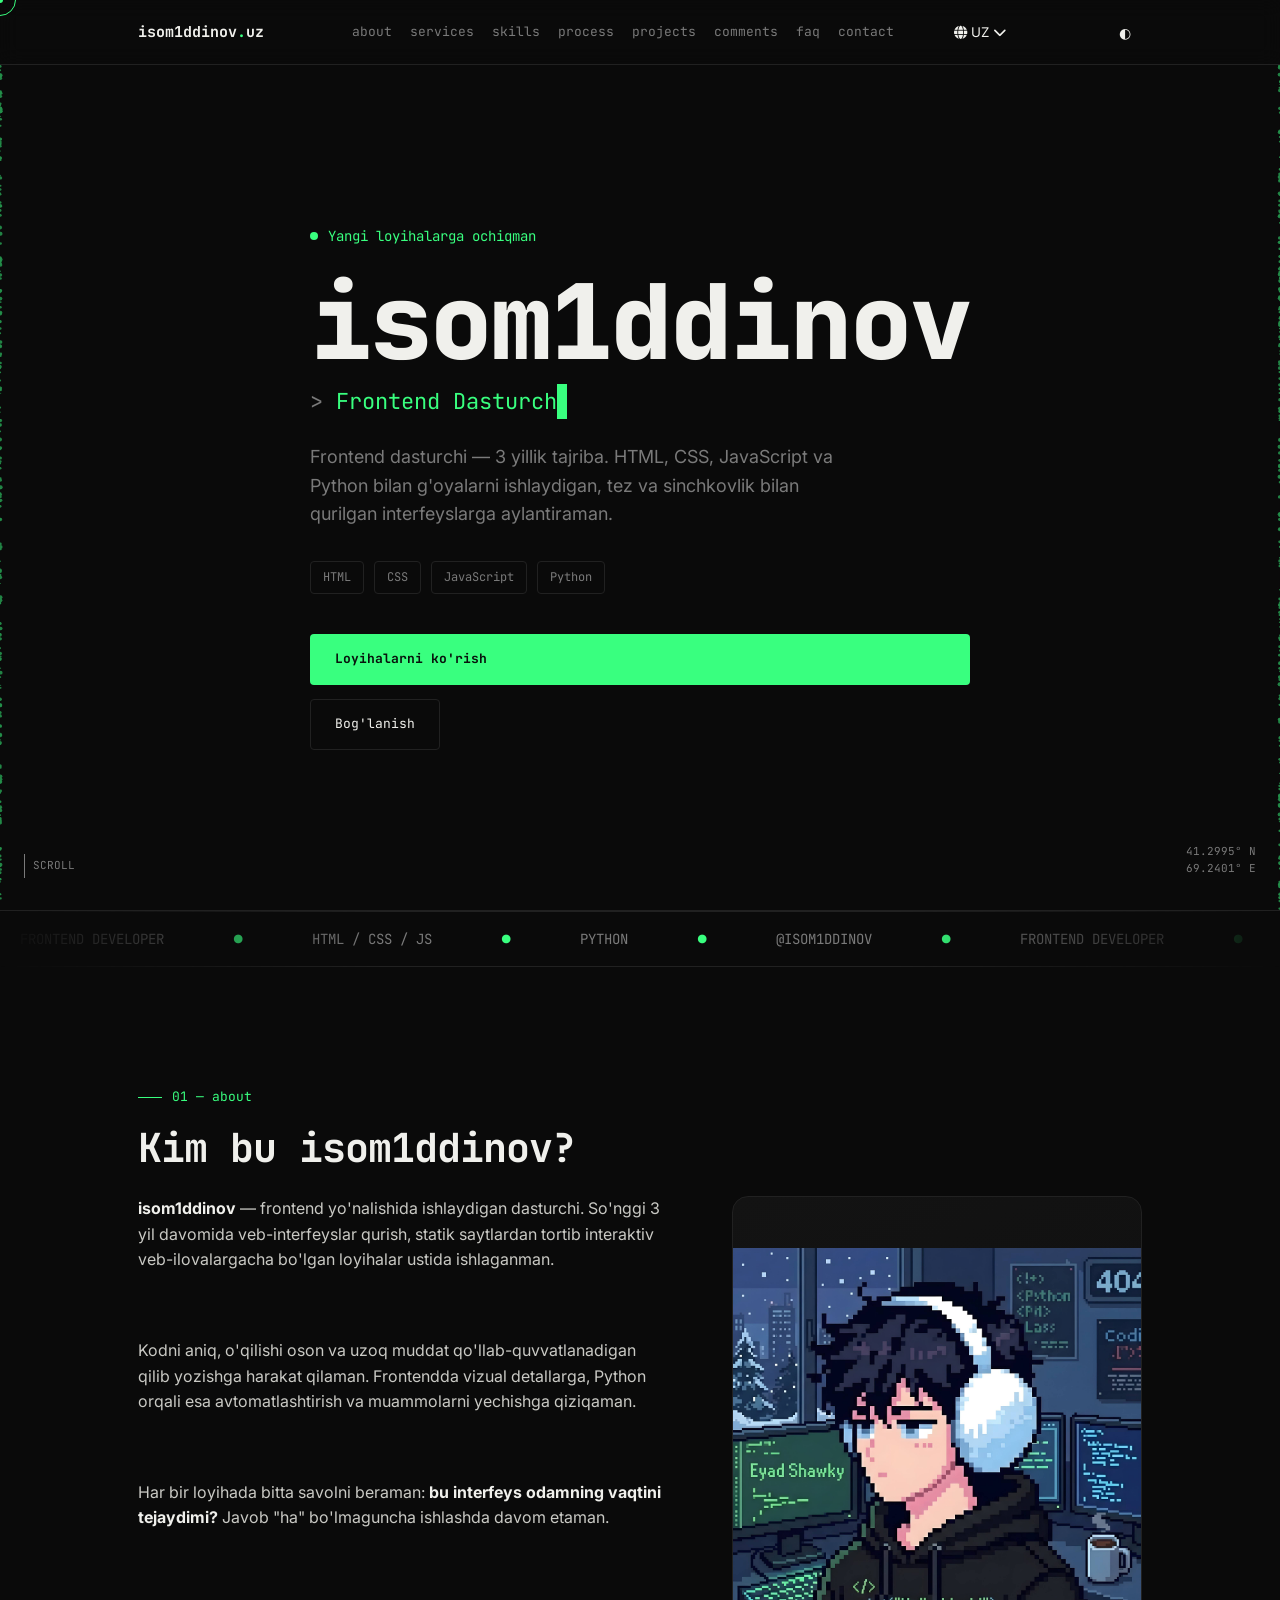
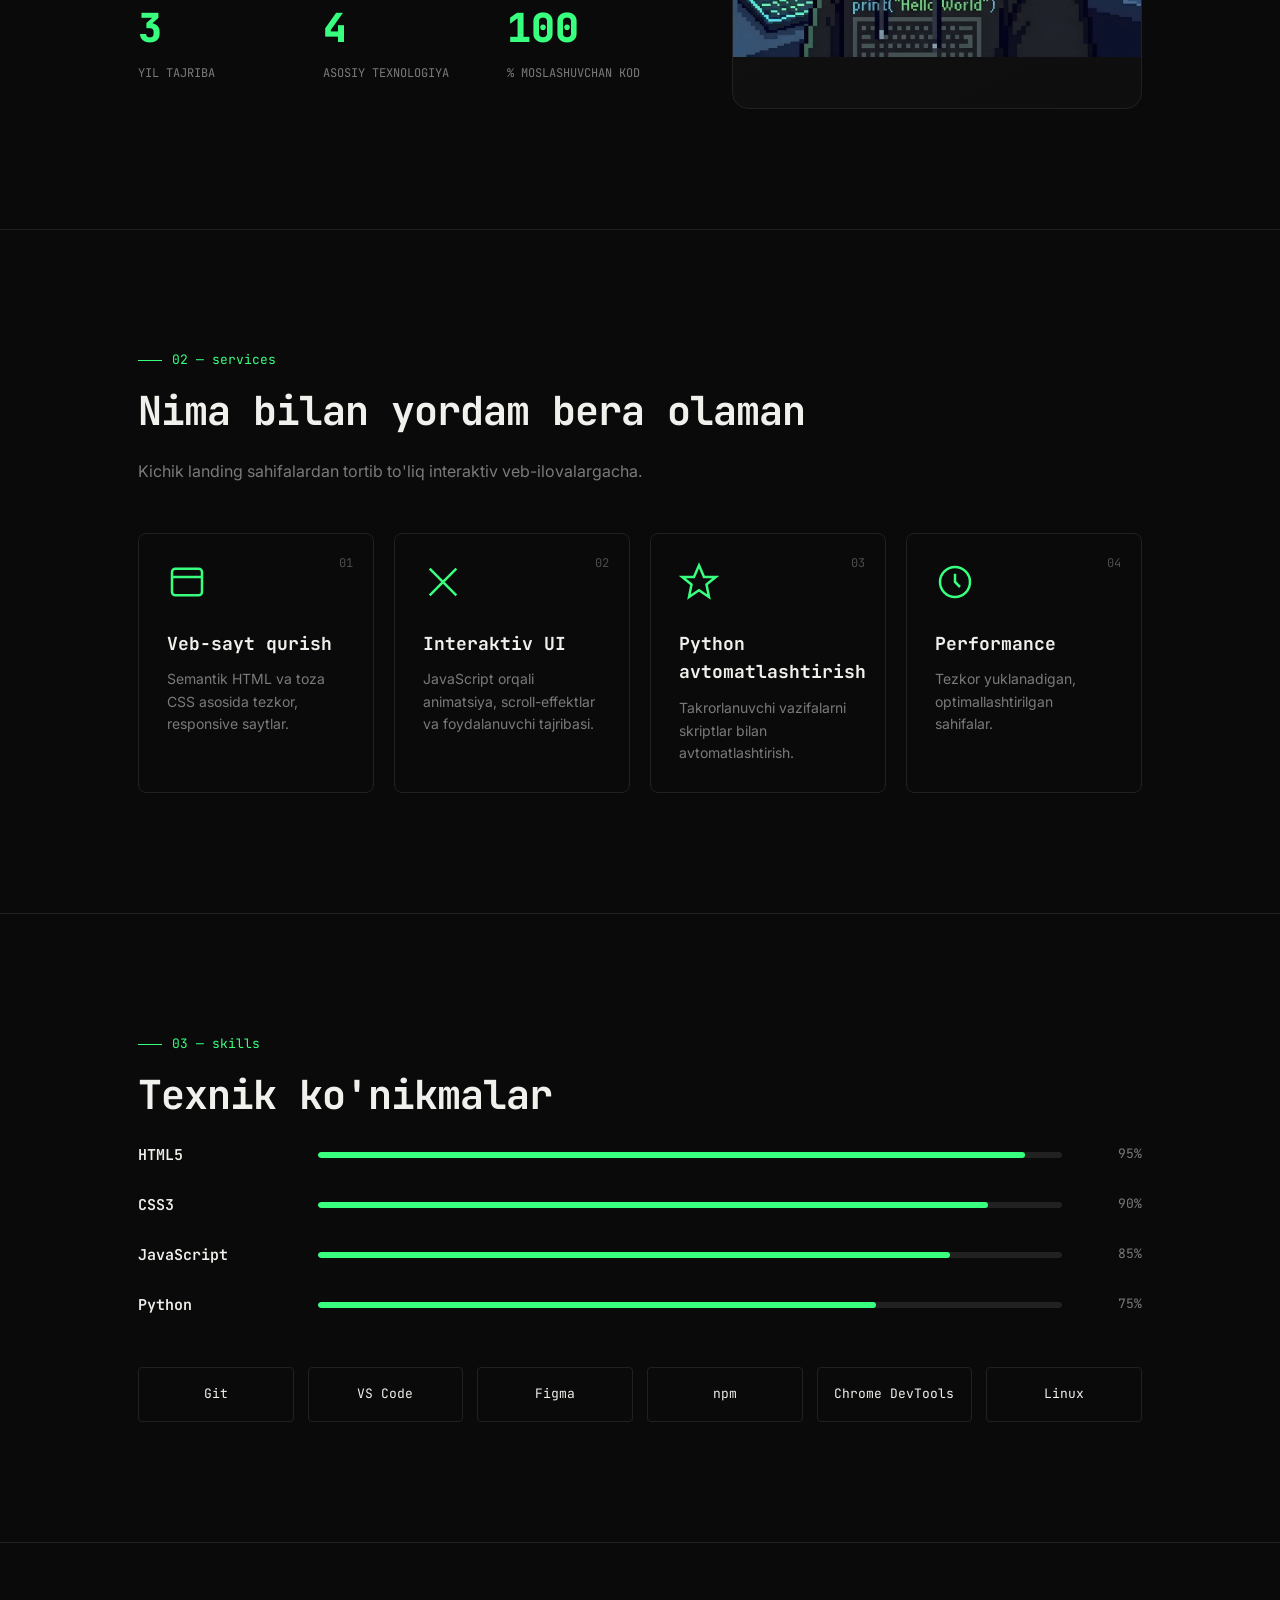
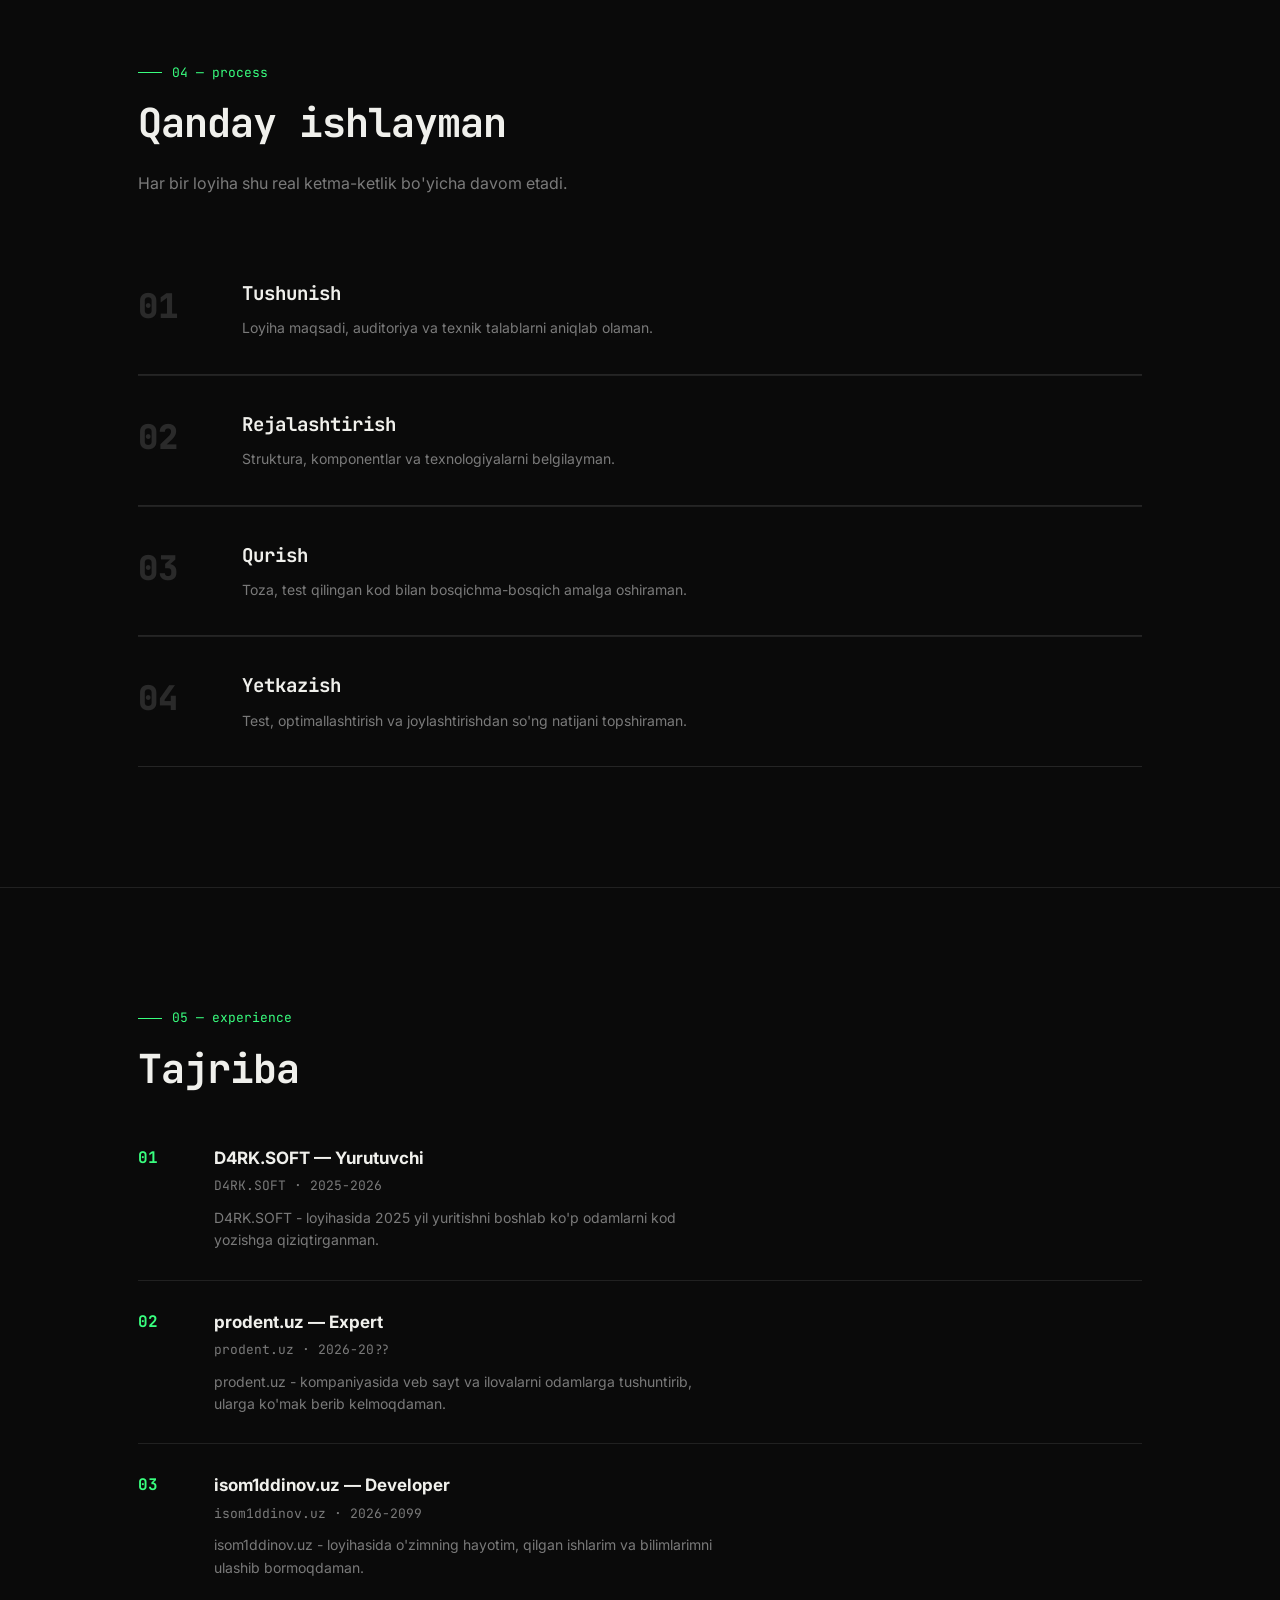
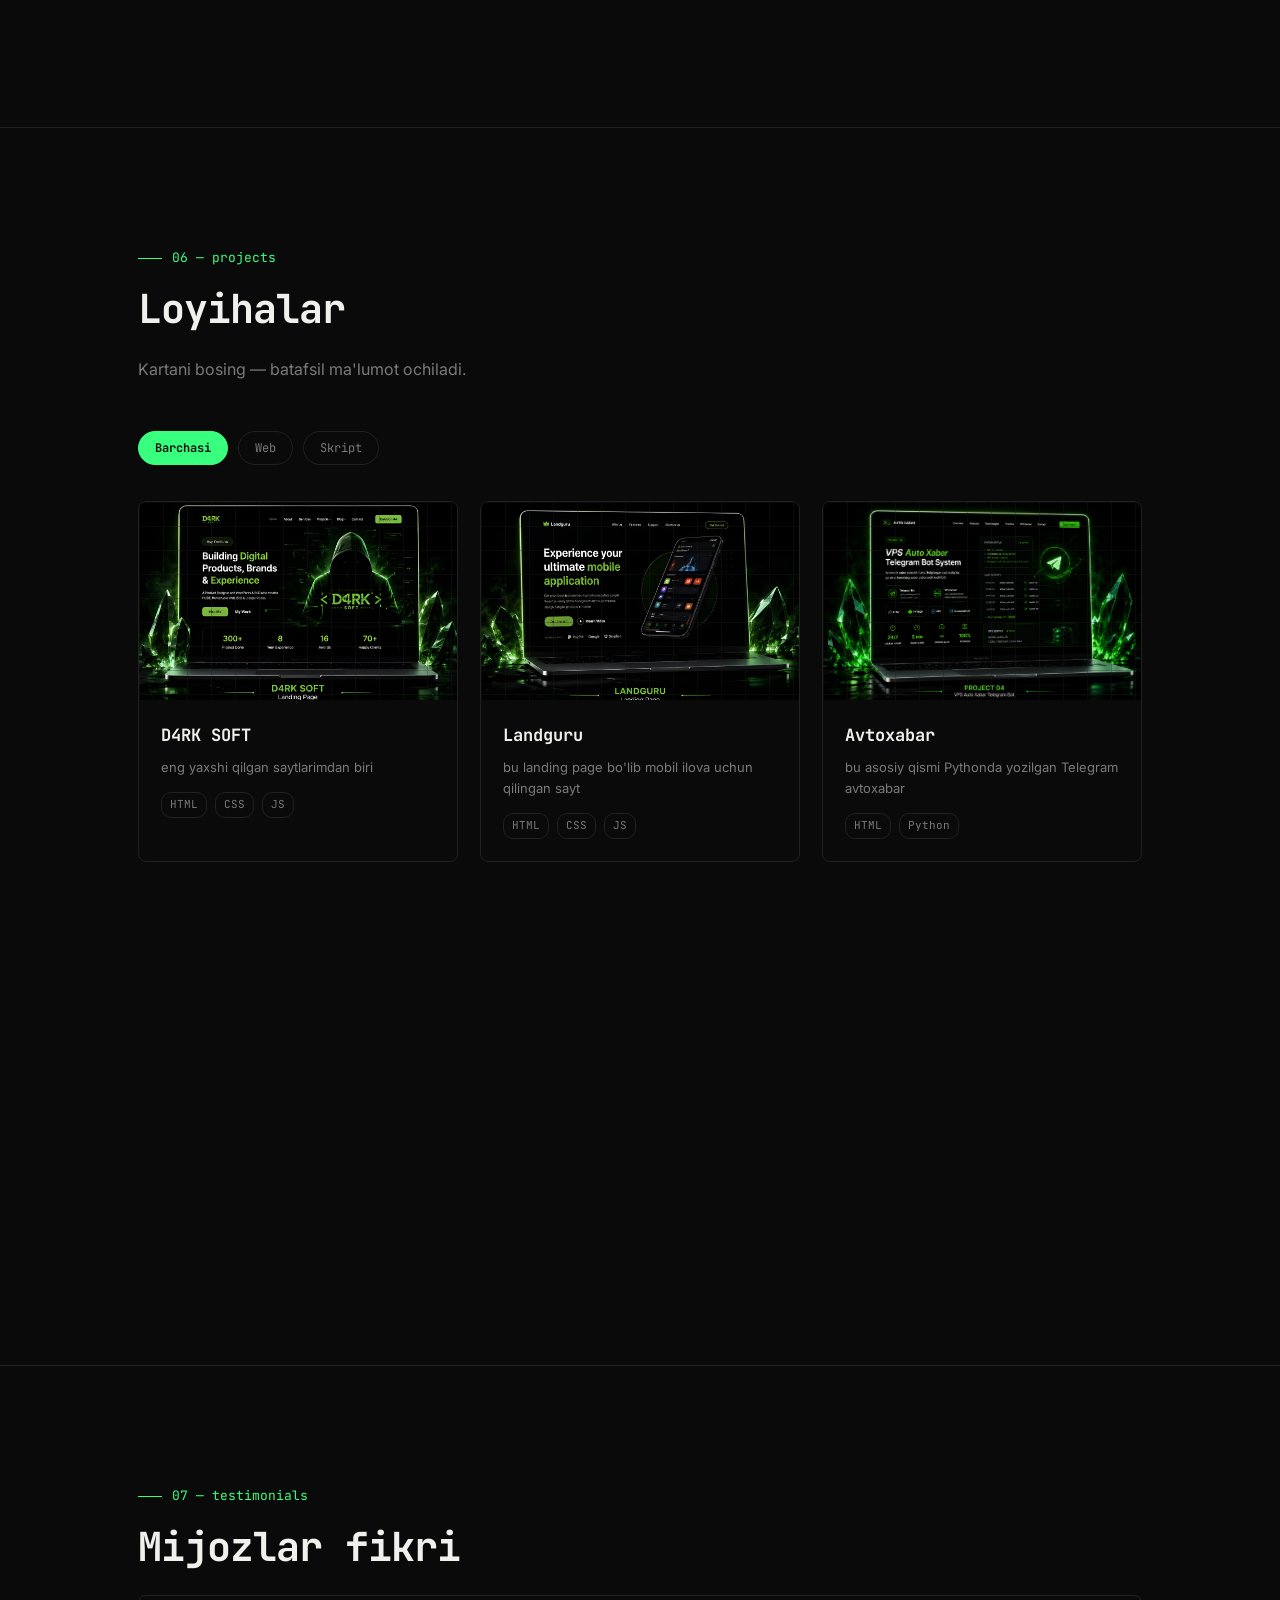
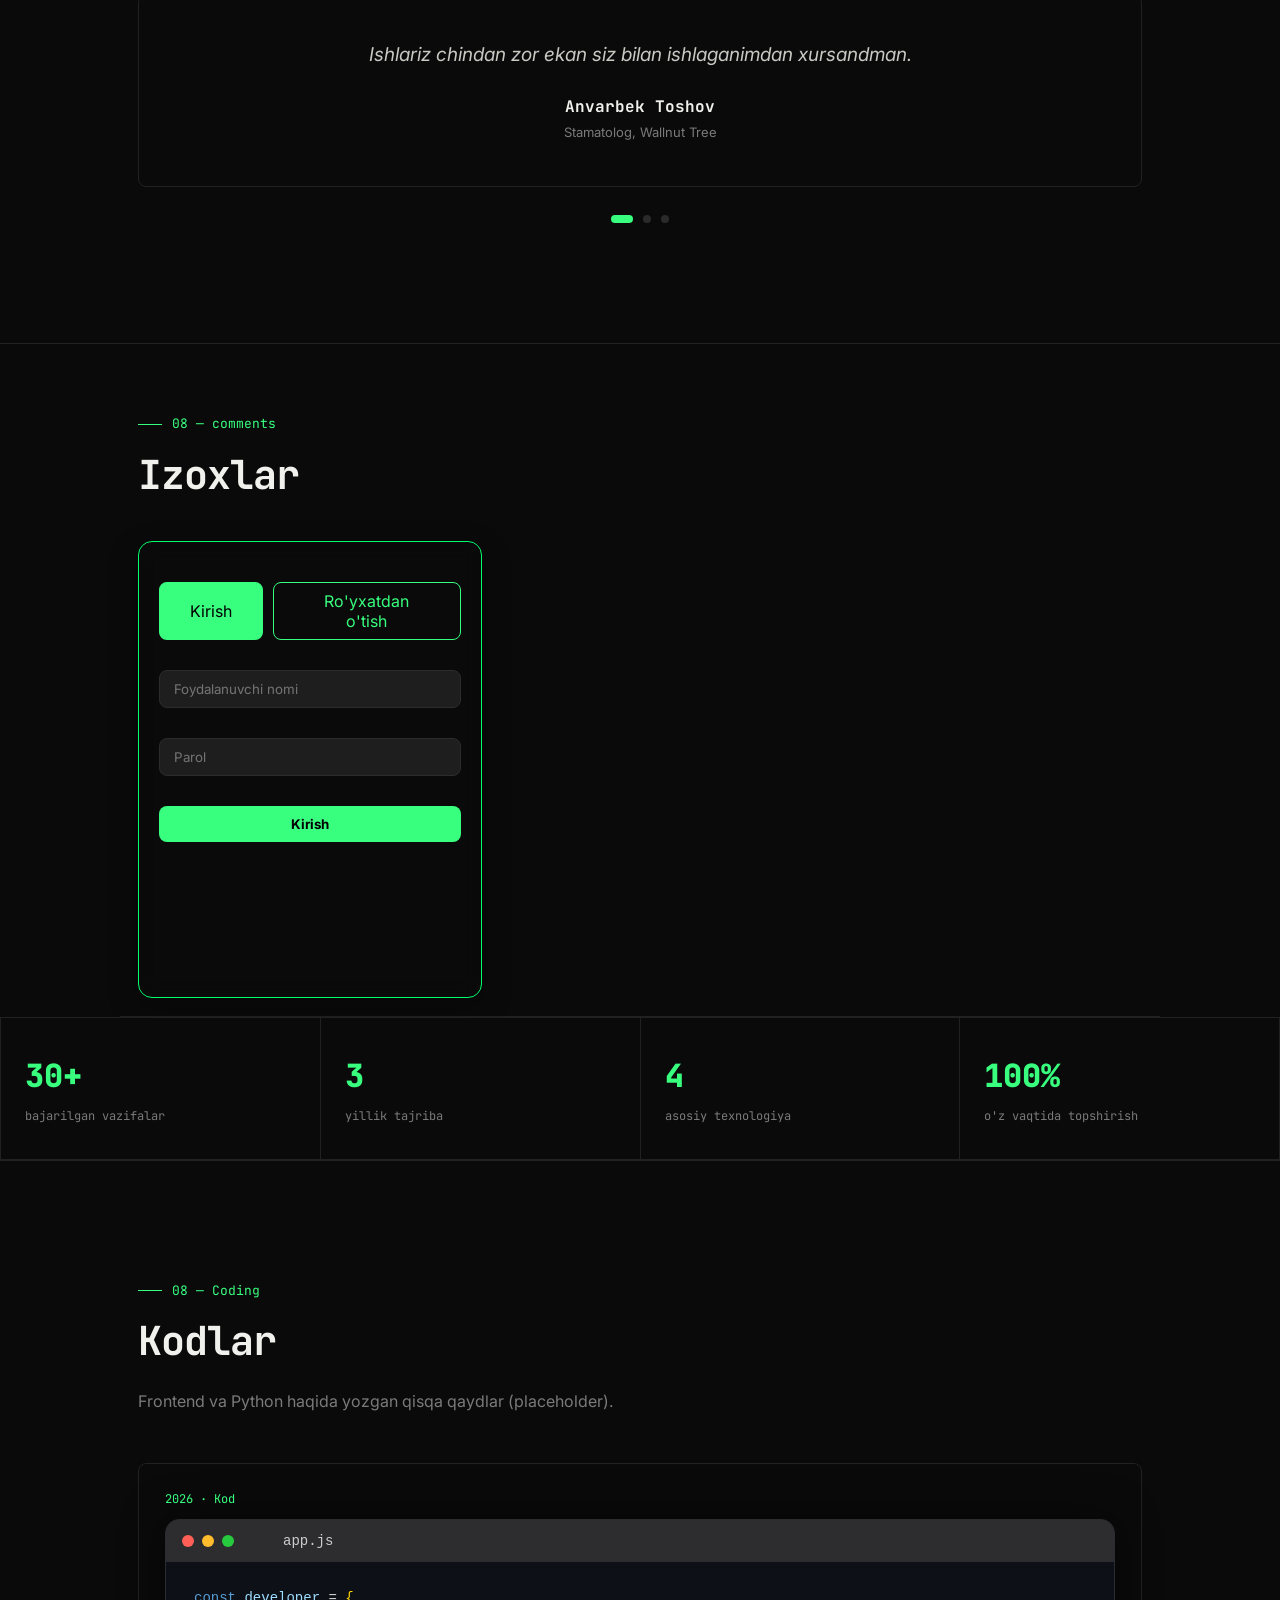
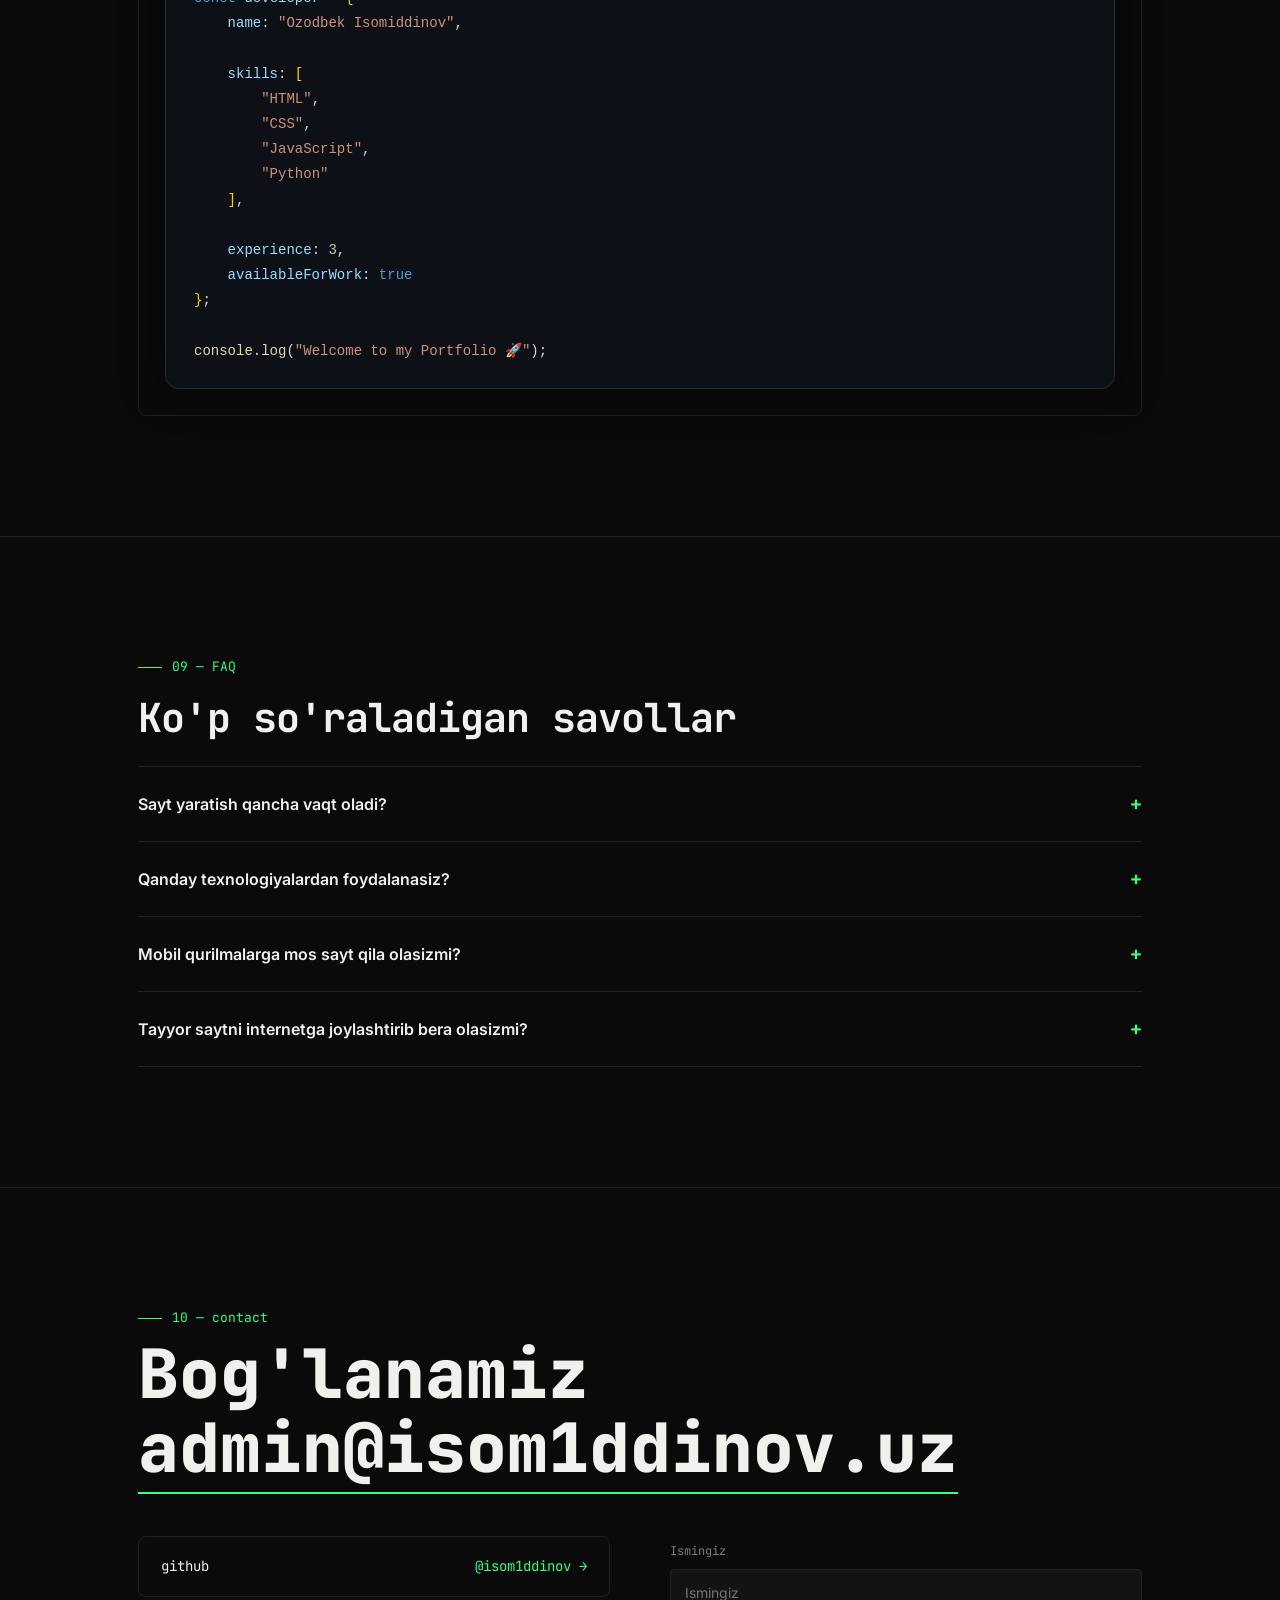
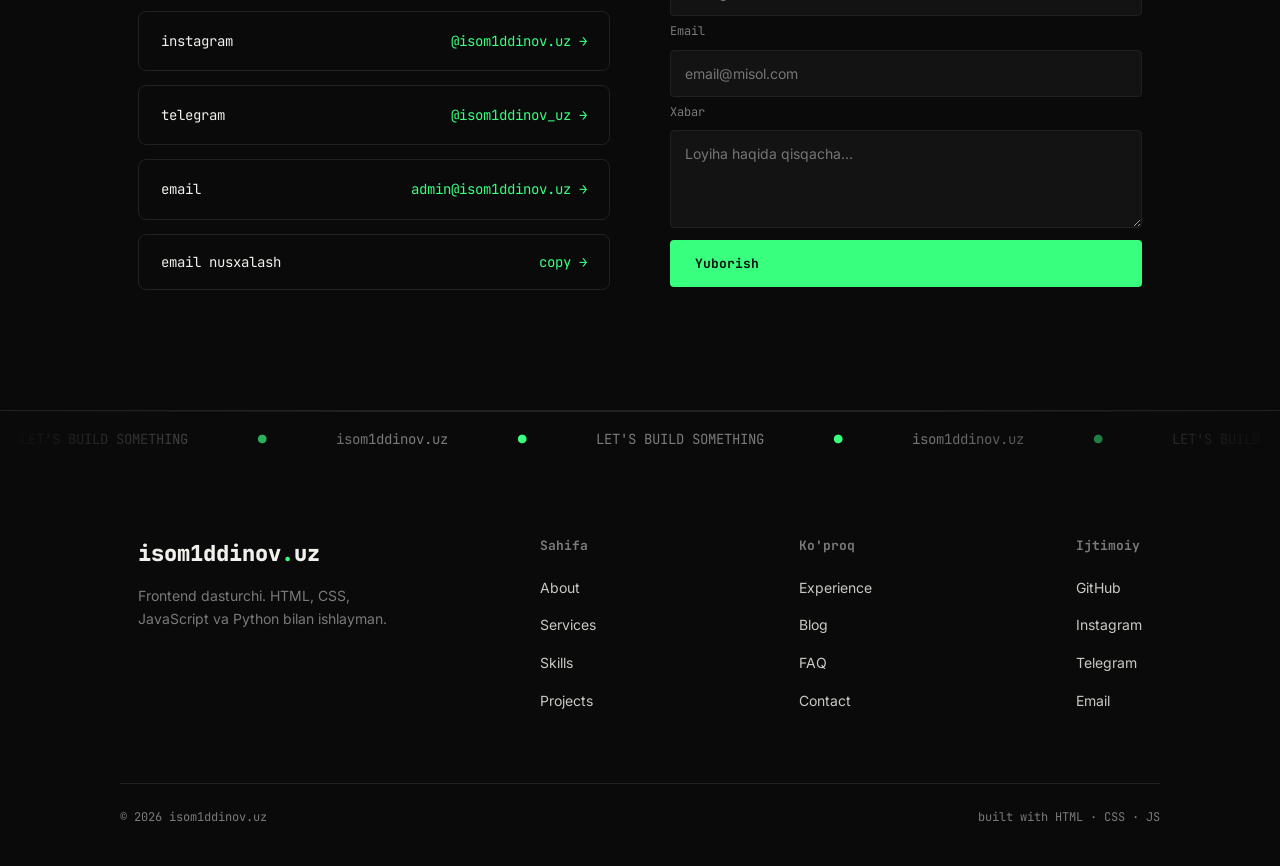
==== commit 965fc66f: "Initial commit with comments system" ====
--- a/index.html
+++ b/index.html
@@ -1,2858 +1,4537 @@
-<!DOCTYPE html>
-<html lang="uz">
-
-<head>
-    <meta charset="UTF-8">
-    <meta name="viewport" content="width=device-width, initial-scale=1.0">
-    <title>isom1ddinov — Frontend Developer</title>
-    <link rel="icon" type="image/jpg" href="img/IMG_3496.PNG">
-    <link rel="preconnect" href="https://fonts.googleapis.com">
-    <link rel="stylesheet" href="style.css">
-    <link
-        href="https://fonts.googleapis.com/css2?family=JetBrains+Mono:wght@400;500;600;700;800&family=Inter:wght@400;500;600;700;800&display=swap"
-        rel="stylesheet">
-    <style>
-        /* =========================================================
-   DESIGN TOKENS
-========================================================= */
-        :root {
-            --bg: #0a0a0a;
-            --bg-alt: #0e0e0e;
-            --surface: #131313;
-            --surface-2: #181818;
-            --text: #f0f0ec;
-            --text-dim: #c9c9c4;
-            --muted: #7a7a7a;
-            --muted-2: #4d4d4d;
-            --accent: #39ff7f;
-            --accent-dim: rgba(57, 255, 127, 0.14);
-            --border: #212121;
-            --border-2: #2a2a2a;
-            --radius-sm: 4px;
-            --radius-md: 8px;
-            --radius-lg: 16px;
-            --ease: cubic-bezier(.22, .61, .36, 1);
-            --font-mono: 'JetBrains Mono', monospace;
-            --font-sans: 'Inter', sans-serif;
-        }
-
-        :root.light {
-            --bg: #f5f5f2;
-            --bg-alt: #efefec;
-            --surface: #ffffff;
-            --surface-2: #f0f0ed;
-            --text: #0a0a0a;
-            --text-dim: #333330;
-            --muted: #6b6b6b;
-            --muted-2: #9a9a9a;
-            --border: #e2e2de;
-            --border-2: #d5d5d0;
-        }
-
-        /* =========================================================
-   RESET
-========================================================= */
-        *,
-        *::before,
-        *::after {
-            margin: 0;
-            padding: 0;
-            box-sizing: border-box;
-        }
-
-        html {
-            scroll-behavior: smooth;
-        }
-
-        body {
-            background: var(--bg);
-            color: var(--text);
-            font-family: var(--font-sans);
-            line-height: 1.6;
-            -webkit-font-smoothing: antialiased;
-            overflow-x: hidden;
-            cursor: none;
-            transition: background .4s var(--ease), color .4s var(--ease);
-        }
-
-        ::selection {
-            background: var(--accent);
-            color: #0a0a0a;
-        }
-
-        a {
-            color: inherit;
-            text-decoration: none;
-        }
-
-        ul {
-            list-style: none;
-        }
-
-        button {
-            font-family: inherit;
-            background: none;
-            border: none;
-            color: inherit;
-            cursor: none;
-        }
-
-        img {
-            max-width: 100%;
-            display: block;
-        }
-
-        .mono {
-            font-family: var(--font-mono);
-        }
-
-        /* custom scrollbar */
-        ::-webkit-scrollbar {
-            width: 10px;
-        }
-
-        ::-webkit-scrollbar-track {
-            background: var(--bg);
-        }
-
-        ::-webkit-scrollbar-thumb {
-            background: var(--border-2);
-            border-radius: 10px;
-            border: 2px solid var(--bg);
-        }
-
-        ::-webkit-scrollbar-thumb:hover {
-            background: var(--accent);
-        }
-
-        .wrap {
-            max-width: 1040px;
-            margin: 0 auto;
-            padding: 0 18px;
-        }
-
-        .wrap-narrow {
-            max-width: 760px;
-            max-width: 1040px;
-        }
-
-        /* =========================================================
-   SCROLL PROGRESS BAR
-========================================================= */
-        #scroll-progress {
-            position: fixed;
-            top: 0;
-            left: 0;
-            height: 2px;
-            background: var(--accent);
-            width: 0%;
-            z-index: 10001;
-            transition: width .1s linear;
-        }
-
-        /* =========================================================
-   CUSTOM CURSOR + TRAIL
-========================================================= */
-        .cursor-dot,
-        .cursor-ring {
-            position: fixed;
-            top: 0;
-            left: 0;
-            pointer-events: none;
-            z-index: 9999;
-            border-radius: 50%;
-            transform: translate(-50%, -50%);
-        }
-
-        .cursor-dot {
-            width: 6px;
-            height: 6px;
-            background: var(--accent);
-        }
-
-        .cursor-ring {
-            width: 32px;
-            height: 32px;
-            border: 1px solid var(--accent);
-            transition: width .25s, height .25s, border-color .25s, background .25s;
-        }
-
-        .cursor-ring.hover {
-            width: 64px;
-            height: 64px;
-            background: var(--accent-dim);
-        }
-
-        .cursor-ring.text-hover {
-            width: 90px;
-            height: 90px;
-        }
-
-        #cursor-trail-canvas {
-            position: fixed;
-            inset: 0;
-            pointer-events: none;
-            z-index: 9998;
-        }
-        @media (max-width:4900px) {
-            .about p {
-                margin-bottom: 65px;
-            }
-        }
-
-        @media (max-width:900px) {
-            .about p {
-                margin-bottom: 45px;
-            }
-        }
-
-        @media (max-width:900px),
-        (hover:none) {
-            body {
-                cursor: auto;
-            }
-
-            .footer-main {
-                grid-template-columns: 1fr;
-                gap: 32px;
-                padding: 50px 18px !important;
-            }
-
-            .foot-bottom {
-                padding: 20px 18px !important;
-            }
-
-            .cursor-dot,
-            .cursor-ring,
-            #cursor-trail-canvas {
-                display: none;
-            }
-        }
-
-        /* =========================================================
-   LOADER
-========================================================= */
-        #loader {
-            position: fixed;
-            inset: 0;
-            background: var(--bg);
-            z-index: 10000;
-            display: flex;
-            flex-direction: column;
-            align-items: center;
-            justify-content: center;
-            gap: 18px;
-        }
-
-        #loader .loader-logo {
-            font-family: var(--font-mono);
-            font-weight: 800;
-            font-size: 22px;
-            letter-spacing: -1px;
-        }
-
-        #loader .loader-logo .dot {
-            color: var(--accent);
-        }
-
-        #loader .bar-track {
-            width: 220px;
-            height: 2px;
-            background: var(--border);
-            overflow: hidden;
-        }
-
-        #loader .bar-fill {
-            height: 100%;
-            width: 0%;
-            background: var(--accent);
-            transition: width .1s linear;
-        }
-
-        #loader span.pct {
-            font-family: var(--font-mono);
-            font-size: 12px;
-            color: var(--muted);
-        }
-
-        #loader.hide {
-            animation: fadeOut .7s var(--ease) forwards;
-        }
-
-        @keyframes fadeOut {
-            to {
-                opacity: 0;
-                visibility: hidden;
-            }
-        }
-
-        /* =========================================================
-   NAV
-========================================================= */
-        nav {
-            position: sticky;
-            top: 0;
-            z-index: 100;
-            background: color-mix(in srgb, var(--bg) 20%, transparent);
-            backdrop-filter: blur(10px);
-            border-bottom: 1px solid var(--border);
-        }
-
-        nav .wrap {
-            display: flex;
-            justify-content: space-between;
-            align-items: center;
-            height: 64px;
-        }
-
-        .nav-logo {
-            font-family: var(--font-mono);
-            font-weight: 700;
-            font-size: 15px;
-        }
-
-        .nav-links {
-            display: flex;
-            gap: 26px;
-            font-family: var(--font-mono);
-            font-size: 13px;
-            color: var(--muted);
-            align-items: center;
-        }
-
-        .nav-links a {
-            position: relative;
-            padding: 4px 0;
-        }
-
-        .nav-links a::after {
-            content: '';
-            position: absolute;
-            left: 0;
-            bottom: -2px;
-            width: 0;
-            height: 1px;
-            background: var(--accent);
-            transition: width .25s var(--ease);
-        }
-
-        .nav-links a:hover::after,
-        .nav-links a.active::after {
-            width: 100%;
-        }
-
-        .nav-links a:hover,
-        .nav-links a.active {
-            color: var(--text);
-        }
-
-        .theme-toggle {
-            width: 34px;
-            height: 34px;
-            border: 1px solid var(--border);
-            border-radius: 50%;
-            display: flex;
-            align-items: center;
-            justify-content: center;
-            font-size: 14px;
-            transition: .25s;
-        }
-
-        .theme-toggle:hover {
-            border-color: var(--accent);
-        }
-
-        .nav-burger {
-            display: none;
-            flex-direction: column;
-            justify-content: center;
-            gap: 5px;
-            width: 22px;
-            height: 22px;
-            flex-shrink: 0;
-            z-index: 200;
-            position: relative;
-        }
-
-        .nav-burger span {
-            height: 1px;
-            background: var(--text);
-            width: 100%;
-            transition: .25s var(--ease);
-            transform-origin: center;
-        }
-
-        .nav-burger.open span:nth-child(1) {
-            transform: translateY(6px) rotate(45deg);
-        }
-
-        .nav-burger.open span:nth-child(2) {
-            opacity: 0;
-        }
-
-        .nav-burger.open span:nth-child(3) {
-            transform: translateY(-6px) rotate(-45deg);
-        }
-
-        @media (max-width:760px) {
-            nav .wrap {
-                padding: 0 18px;
-            }
-
-            .about p {
-                margin-bottom: 35px;
-            }
-
-            .nav-logo {
-                font-size: 13px;
-                white-space: nowrap;
-            }
-
-            .nav-links {
-                position: fixed;
-                top: 64px;
-                left: 0;
-                right: 0;
-                bottom: 0;
-                height: calc(100vh - 64px);
-                background: var(--bg);
-                z-index: 150;
-                overflow-y: auto;
-                display: flex;
-                flex-direction: column;
-                align-items: center;
-                justify-content: center;
-                font-size: 19px;
-                transform: translateY(-12px);
-                opacity: 0;
-                pointer-events: none;
-                transition: opacity .3s var(--ease), transform .3s var(--ease);
-            }
-
-            .nav-links.open {
-                opacity: 1;
-                pointer-events: auto;
-                transform: translateY(0);
-            }
-
-            .nav-links a::after {
-                display: none;
-            }
-
-            .nav-burger {
-                display: flex;
-            }
-
-            body.menu-open {
-                overflow: hidden;
-            }
-        }
-
-        /* =========================================================
-   HERO
-========================================================= */
-        .hero {
-            position: relative;
-            min-height: 94vh;
-            display: flex;
-            flex-direction: column;
-            justify-content: center;
-            overflow: hidden;
-        }
-
-        #particles {
-            position: absolute;
-            inset: 0;
-            z-index: 0;
-            opacity: .55;
-            width: 100%;
-            height: 100%;
-        }
-
-        .hero-inner {
-            position: relative;
-            z-index: 1;
-            max-width: 1040px;
-        }
-
-        .eyebrow-row {
-            display: flex;
-            align-items: center;
-            gap: 10px;
-            margin-bottom: 22px;
-        }
-
-        .status-dot {
-            width: 8px;
-            height: 8px;
-            border-radius: 50%;
-            background: var(--accent);
-            box-shadow: 0 0 0 0 var(--accent);
-            animation: pulse 2s infinite;
-        }
-
-        @keyframes pulse {
-            0% {
-                box-shadow: 0 0 0 0 rgba(57, 255, 127, .5);
-            }
-
-            70% {
-                box-shadow: 0 0 0 10px rgba(57, 255, 127, 0);
-            }
-
-            100% {
-                box-shadow: 0 0 0 0 rgba(57, 255, 127, 0);
-            }
-        }
-
-        .prompt-line {
-            color: var(--accent);
-            font-family: var(--font-mono);
-            font-size: 14px;
-        }
-
-        .hero h1 {
-            font-family: var(--font-mono);
-            font-weight: 800;
-            font-size: clamp(40px, 9vw, 104px);
-            line-height: 1;
-            letter-spacing: -2px;
-        }
-
-        .hero h1 .letter {
-            display: inline-block;
-            opacity: 0;
-            transform: translateY(40px) rotate(4deg);
-            animation: rise .6s var(--ease) forwards;
-        }
-
-        @keyframes rise {
-            to {
-                opacity: 1;
-                transform: translateY(0) rotate(0);
-            }
-        }
-
-        .role-cycle {
-            font-family: var(--font-mono);
-            font-size: clamp(16px, 2.4vw, 22px);
-            color: var(--muted);
-            margin-top: 10px;
-            min-height: 1.4em;
-        }
-
-        .role-cycle .rc-accent {
-            color: var(--accent);
-        }
-
-        .cursor-blink {
-            display: inline-block;
-            width: 10px;
-            background: var(--accent);
-            animation: blink 1s step-end infinite;
-        }
-
-        @keyframes blink {
-            50% {
-                opacity: 0;
-            }
-        }
-
-        .hero p.desc {
-            color: var(--muted);
-            font-size: 18px;
-            max-width: 540px;
-            margin-top: 24px;
-        }
-
-        .hero-tags {
-            display: flex;
-            flex-wrap: wrap;
-            gap: 10px;
-            margin-top: 32px;
-        }
-
-        .tag {
-            font-family: var(--font-mono);
-            font-size: 12px;
-            color: var(--muted);
-            border: 1px solid var(--border);
-            padding: 6px 12px;
-            border-radius: var(--radius-sm);
-            transition: .2s;
-        }
-
-        .tag:hover {
-            border-color: var(--accent);
-            color: var(--text);
-            transform: translateY(-2px);
-        }
-
-        .hero-cta {
-            display: flex;
-            gap: 14px;
-            margin-top: 40px;
-            flex-wrap: wrap;
-        }
-
-        .btn {
-            font-family: var(--font-mono);
-            font-size: 13px;
-            padding: 14px 24px;
-            border-radius: var(--radius-sm);
-            display: inline-flex;
-            align-items: center;
-            gap: 8px;
-            transition: .25s var(--ease);
-            border: 1px solid transparent;
-        }
-
-        .btn-primary {
-            background: var(--accent);
-            color: #08130d;
-            font-weight: 700;
-        }
-
-        .btn-primary:hover {
-            transform: translateY(-3px);
-            box-shadow: 0 10px 30px -10px rgba(57, 255, 127, .5);
-        }
-
-        .btn-ghost {
-            border-color: var(--border);
-            color: var(--text);
-        }
-
-        .btn-ghost:hover {
-            border-color: var(--accent);
-            transform: translateY(-3px);
-        }
-
-        .scroll-hint {
-            position: absolute;
-            bottom: 32px;
-            left: 24px;
-            font-family: var(--font-mono);
-            font-size: 11px;
-            color: var(--muted);
-            display: flex;
-            align-items: center;
-            gap: 8px;
-        }
-
-        .scroll-hint .line {
-            width: 1px;
-            height: 24px;
-            background: var(--muted);
-            animation: scrollLine 1.6s ease-in-out infinite;
-        }
-
-        @keyframes scrollLine {
-
-            0%,
-            100% {
-                transform: scaleY(1);
-                opacity: .3;
-            }
-
-            50% {
-                transform: scaleY(1.4);
-                opacity: 1;
-            }
-        }
-
-        .hero-coords {
-            position: absolute;
-            bottom: 32px;
-            right: 24px;
-            font-family: var(--font-mono);
-            font-size: 11px;
-            color: var(--muted);
-            text-align: right;
-        }
-
-        /* =========================================================
-   MARQUEE
-========================================================= */
-        .marquee {
-            border-top: 1px solid var(--border);
-            border-bottom: 1px solid var(--border);
-            overflow: hidden;
-            padding: 16px 0;
-            white-space: nowrap;
-        }
-
-        .marquee-track {
-            display: inline-block;
-            animation: scroll 24s linear infinite;
-            font-family: var(--font-mono);
-            font-size: 14px;
-            color: var(--muted);
-        }
-
-        .marquee:hover .marquee-track {
-            animation-play-state: paused;
-        }
-
-        .marquee-track span {
-            margin: 0 20px;
-        }
-
-        .marquee-track span.dot {
-            color: var(--accent);
-        }
-
-        @keyframes scroll {
-            from {
-                transform: translateX(0);
-            }
-
-            to {
-                transform: translateX(-100%);
-            }
-        }
-
-        /* =========================================================
-   REVEAL
-========================================================= */
-        .reveal {
-            opacity: 0;
-            transform: translateY(30px);
-            transition: opacity .7s var(--ease), transform .7s var(--ease);
-        }
-
-        .reveal.show {
-            opacity: 1;
-            transform: translateY(0);
-        }
-
-        .reveal-scale {
-            opacity: 0;
-            transform: scale(.94);
-            transition: opacity .6s var(--ease), transform .6s var(--ease);
-        }
-
-        .reveal-scale.show {
-            opacity: 1;
-            transform: scale(1);
-        }
-
-        .stagger .reveal:nth-child(1) {
-            transition-delay: 0s;
-        }
-
-        .stagger .reveal:nth-child(2) {
-            transition-delay: .08s;
-        }
-
-        .stagger .reveal:nth-child(3) {
-            transition-delay: .16s;
-        }
-
-        .stagger .reveal:nth-child(4) {
-            transition-delay: .24s;
-        }
-
-        .stagger .reveal:nth-child(5) {
-            transition-delay: .32s;
-        }
-
-        .stagger .reveal:nth-child(6) {
-            transition-delay: .4s;
-        }
-
-        section {
-            padding: 120px 0;
-            border-bottom: 1px solid var(--border);
-            position: relative;
-        }
-
-        .sec-label {
-            font-family: var(--font-mono);
-            font-size: 13px;
-            color: var(--accent);
-            margin-bottom: 8px;
-            display: flex;
-            align-items: center;
-            gap: 10px;
-        }
-
-        .sec-label::before {
-            content: '';
-            width: 24px;
-            height: 1px;
-            background: var(--accent);
-        }
-
-        .sec-title {
-            font-family: var(--font-mono);
-            font-weight: 700;
-            font-size: clamp(28px, 4vw, 40px);
-            margin-bottom: 16px;
-            letter-spacing: -1px;
-        }
-
-        .sec-sub {
-            color: var(--muted);
-            font-size: 16px;
-            max-width: 560px;
-            margin-bottom: 48px;
-        }
-
-        /* =========================================================
-   ABOUT
-========================================================= */
-        .about-grid {
-            display: grid;
-            grid-template-columns: 1.3fr 1fr;
-            gap: 60px;
-            align-items: start;
-        }
-
-        .about p {
-            color: var(--text-dim);
-            font-size: 16px;
-        }
-
-        .about strong {
-            color: var(--text);
-        }
-
-        .about-photo {
-            aspect-ratio: 4/5;
-            border-radius: var(--radius-lg);
-            border: 1px solid var(--border);
-            background: linear-gradient(155deg, var(--surface), var(--bg-alt));
-            display: flex;
-            align-items: center;
-            justify-content: center;
-            font-family: var(--font-mono);
-            color: var(--muted-2);
-            font-size: 13px;
-            position: relative;
-            overflow: hidden;
-            width: 100%;
-            height: 100%;
-        }
-
-
-
-        .about-photo::before {
-            content: '';
-            position: absolute;
-            inset: 0;
-            background-size: 16px 16px;
-            opacity: .5;
-        }
-
-        .stats-row {
-            display: grid;
-            grid-template-columns: repeat(3, 1fr);
-            gap: 20px;
-            margin-top: 44px;
-        }
-
-        .stat-num {
-            font-family: var(--font-mono);
-            font-weight: 800;
-            font-size: 40px;
-            color: var(--accent);
-        }
-
-        .stat-label {
-            color: var(--muted);
-            font-size: 12px;
-            font-family: var(--font-mono);
-            margin-top: 4px;
-        }
-
-        @media (max-width:760px) {
-            .about-grid {
-                grid-template-columns: 1fr;
-            }
-
-            .about-photo {
-                aspect-ratio: 16/9;
-                order: -1;
-            }
-        }
-
-        /* =========================================================
-   SERVICES
-========================================================= */
-        .services-grid {
-            display: grid;
-            grid-template-columns: repeat(auto-fit, minmax(220px, 1fr));
-            gap: 20px;
-        }
-
-        .service-card {
-            border: 1px solid var(--border);
-            border-radius: var(--radius-md);
-            padding: 28px;
-            transition: transform .3s var(--ease), border-color .3s var(--ease);
-            position: relative;
-            overflow: hidden;
-            transform-style: preserve-3d;
-            will-change: transform;
-        }
-
-        .service-card:hover {
-            border-color: var(--accent);
-        }
-
-        .service-card .icon {
-            width: 40px;
-            height: 40px;
-            margin-bottom: 20px;
-            color: var(--accent);
-        }
-
-        .service-card h3 {
-            font-family: var(--font-mono);
-            font-size: 18px;
-            margin-bottom: 10px;
-        }
-
-        .service-card p {
-            color: var(--muted);
-            font-size: 14px;
-        }
-
-        .service-card .idx {
-            position: absolute;
-            top: 20px;
-            right: 20px;
-            font-family: var(--font-mono);
-            font-size: 12px;
-            color: var(--muted-2);
-        }
-
-        /* =========================================================
-   SKILLS
-========================================================= */
-        .skills-list {
-            display: flex;
-            flex-direction: column;
-            gap: 26px;
-        }
-
-        .skill-row {
-            display: grid;
-            grid-template-columns: 160px 1fr 60px;
-            gap: 20px;
-            align-items: center;
-        }
-
-        .skill-name {
-            font-family: var(--font-mono);
-            font-weight: 600;
-            font-size: 15px;
-        }
-
-        .skill-bar-track {
-            height: 6px;
-            background: var(--border);
-            border-radius: 10px;
-            overflow: hidden;
-        }
-
-        .skill-bar-fill {
-            height: 100%;
-            background: var(--accent);
-            width: 0%;
-            transition: width 1.2s var(--ease);
-            border-radius: 10px;
-        }
-
-        .skill-pct {
-            font-family: var(--font-mono);
-            font-size: 13px;
-            color: var(--muted);
-            text-align: right;
-        }
-
-        .tools-grid {
-            display: grid;
-            grid-template-columns: repeat(auto-fit, minmax(130px, 1fr));
-            gap: 14px;
-            margin-top: 50px;
-        }
-
-        .tool-chip {
-            border: 1px solid var(--border);
-            border-radius: var(--radius-sm);
-            padding: 16px;
-            text-align: center;
-            font-family: var(--font-mono);
-            font-size: 13px;
-            transition: .2s;
-        }
-
-        .tool-chip:hover {
-            border-color: var(--accent);
-            transform: translateY(-3px);
-            color: var(--accent);
-        }
-
-        /* =========================================================
-   PROCESS (real ordered sequence -> numbering justified)
-========================================================= */
-        .process-list {
-            counter-reset: step;
-        }
-
-        .process-item {
-            display: grid;
-            grid-template-columns: 80px 1fr;
-            gap: 24px;
-            padding: 34px 0;
-            border-top: 1px solid var(--border);
-            position: relative;
-            border-bottom: #252525 1px solid;
-        }
-
-        .process-item:first-child {
-            border-top: none;
-        }
-
-        .process-num {
-            font-family: var(--font-mono);
-            font-size: 34px;
-            font-weight: 800;
-            color: var(--border-2);
-            transition: color .3s;
-        }
-
-        .process-item:hover .process-num {
-            color: var(--accent);
-        }
-
-        .process-item h3 {
-            font-family: var(--font-mono);
-            font-size: 19px;
-            margin-bottom: 8px;
-        }
-
-        .process-item p {
-            color: var(--muted);
-            font-size: 14px;
-            max-width: 520px;
-        }
-
-        /* =========================================================
-   EXPERIENCE TIMELINE
-========================================================= */
-        .timeline {
-            display: flex;
-            flex-direction: column;
-        }
-
-        .tl-item {
-            display: grid;
-            grid-template-columns: 56px 1fr;
-            gap: 20px;
-            padding: 28px 0;
-            border-top: 1px solid var(--border);
-        }
-
-        .tl-item:first-child {
-            border-top: none;
-        }
-
-        .tl-num {
-            font-family: var(--font-mono);
-            color: var(--accent);
-            font-weight: 700;
-        }
-
-        .tl-role {
-            font-weight: 700;
-            font-size: 17px;
-        }
-
-        .tl-meta {
-            color: var(--muted);
-            font-size: 13px;
-            font-family: var(--font-mono);
-            margin-top: 4px;
-        }
-
-        .tl-desc {
-            color: var(--muted);
-            font-size: 14px;
-            margin-top: 10px;
-            max-width: 520px;
-        }
-
-        /* =========================================================
-   PROJECTS
-========================================================= */
-        .project-filters {
-            display: flex;
-            gap: 10px;
-            margin-bottom: 36px;
-            flex-wrap: wrap;
-        }
-
-        .filter-btn {
-            font-family: var(--font-mono);
-            font-size: 12px;
-            padding: 8px 16px;
-            border: 1px solid var(--border);
-            border-radius: 20px;
-            color: var(--muted);
-            transition: .2s;
-        }
-
-        .filter-btn:hover {
-            color: var(--text);
-        }
-
-        .filter-btn.active {
-            background: var(--accent);
-            color: #08130d;
-            border-color: var(--accent);
-            font-weight: 700;
-        }
-
-        .projects-grid {
-            display: grid;
-            grid-template-columns: repeat(auto-fit, minmax(280px, 1fr));
-            gap: 22px;
-        }
-
-        .project-card {
-            border: 1px solid var(--border);
-            border-radius: var(--radius-md);
-            overflow: hidden;
-            cursor: none;
-            transition: transform .3s var(--ease), border-color .3s var(--ease);
-        }
-
-        .project-card:hover {
-            border-color: var(--accent);
-            transform: translateY(-6px);
-        }
-
-        .project-thumb {
-            aspect-ratio: 16/10;
-            background: linear-gradient(135deg, var(--surface-2), var(--bg-alt));
-            position: relative;
-            display: flex;
-            align-items: center;
-            justify-content: center;
-            font-family: var(--font-mono);
-            color: var(--muted-2);
-            font-size: 13px;
-            overflow: hidden;
-        }
-
-        .project-thumb::after {
-            content: '';
-            position: absolute;
-            inset: 0;
-            background-image: linear-gradient(var(--border) 1px, transparent 1px), linear-gradient(90deg, var(--border) 1px, transparent 1px);
-            background-size: 24px 24px;
-            opacity: .3;
-        }
-
-        .project-body {
-            padding: 22px;
-        }
-
-        .project-body h3 {
-            font-family: var(--font-mono);
-            font-size: 17px;
-            margin-bottom: 8px;
-        }
-
-        .project-body p {
-            color: var(--muted);
-            font-size: 13px;
-            margin-bottom: 14px;
-        }
-
-        .project-tags {
-            display: flex;
-            gap: 8px;
-            flex-wrap: wrap;
-        }
-
-        .project-tags span {
-            font-family: var(--font-mono);
-            font-size: 11px;
-            color: var(--muted);
-            border: 1px solid var(--border);
-            padding: 3px 8px;
-            border-radius: 10px;
-        }
-
-        /* MODAL */
-        #modal-overlay {
-            position: fixed;
-            inset: 0;
-            background: rgba(0, 0, 0, .7);
-            backdrop-filter: blur(4px);
-            z-index: 5000;
-            display: flex;
-            align-items: center;
-            justify-content: center;
-            padding: 24px;
-            opacity: 0;
-            pointer-events: none;
-            transition: opacity .3s var(--ease);
-        }
-
-        #modal-overlay.open {
-            opacity: 1;
-            pointer-events: auto;
-        }
-
-        .modal-box {
-            background: var(--surface);
-            border: 1px solid var(--border-2);
-            border-radius: var(--radius-lg);
-            max-width: 560px;
-            width: 100%;
-            padding: 40px;
-            position: relative;
-            transform: translateY(20px) scale(.97);
-            transition: transform .3s var(--ease);
-            max-height: 80vh;
-            overflow-y: auto;
-        }
-
-        #modal-overlay.open .modal-box {
-            transform: translateY(0) scale(1);
-        }
-
-        .modal-close {
-            position: absolute;
-            top: 20px;
-            right: 20px;
-            font-family: var(--font-mono);
-            font-size: 20px;
-            width: 32px;
-            height: 32px;
-            border: 1px solid var(--border);
-            border-radius: 50%;
-            display: flex;
-            align-items: center;
-            justify-content: center;
-            transition: .2s;
-        }
-
-        .modal-close:hover {
-            border-color: var(--accent);
-            color: var(--accent);
-        }
-
-        .modal-box h3 {
-            font-family: var(--font-mono);
-            font-size: 24px;
-            margin-bottom: 14px;
-        }
-
-        .modal-box p {
-            color: var(--muted);
-            font-size: 14px;
-            margin-bottom: 12px;
-        }
-
-        .modal-tags {
-            display: flex;
-            gap: 8px;
-            flex-wrap: wrap;
-            margin-top: 18px;
-        }
-
-        .modal-tags span {
-            font-family: var(--font-mono);
-            font-size: 12px;
-            color: var(--accent);
-            border: 1px solid var(--accent);
-            padding: 4px 10px;
-            border-radius: 10px;
-        }
-
-        /* =========================================================
-   TESTIMONIALS
-========================================================= */
-        .testimonial-carousel {
-            position: relative;
-            overflow: hidden;
-        }
-
-        .testimonial-track {
-            display: flex;
-            transition: transform .5s var(--ease);
-        }
-
-        .testimonial-slide {
-            min-width: 100%;
-        }
-
-        .testimonial-card {
-            border: 1px solid var(--border);
-            border-radius: var(--radius-md);
-            padding: 44px;
-            text-align: center;
-        }
-
-        .testimonial-card p {
-            font-size: 19px;
-            color: var(--text-dim);
-            max-width: 560px;
-            margin: 0 auto 24px;
-            font-style: italic;
-        }
-
-        .testimonial-name {
-            font-family: var(--font-mono);
-            font-weight: 700;
-        }
-
-        .testimonial-role {
-            color: var(--muted);
-            font-size: 13px;
-            margin-top: 2px;
-        }
-
-        .carousel-dots {
-            display: flex;
-            justify-content: center;
-            gap: 10px;
-            margin-top: 28px;
-        }
-
-        .carousel-dots button {
-            width: 8px;
-            height: 8px;
-            border-radius: 50%;
-            background: var(--border-2);
-            transition: .2s;
-        }
-
-        .carousel-dots button.active {
-            background: var(--accent);
-            width: 22px;
-            border-radius: 10px;
-        }
-
-        /* =========================================================
-   AWARDS / FUN FACTS
-========================================================= */
-        .facts-grid {
-            display: grid;
-            grid-template-columns: repeat(auto-fit, minmax(200px, 1fr));
-            gap: 1px;
-            background: var(--border);
-            border: 1px solid var(--border);
-        }
-
-        .fact-cell {
-            background: var(--bg);
-            padding: 32px 24px;
-        }
-
-        .fact-cell .n {
-            font-family: var(--font-mono);
-            font-weight: 800;
-            font-size: 32px;
-            color: var(--accent);
-        }
-
-        .fact-cell .l {
-            color: var(--muted);
-            font-size: 12px;
-            font-family: var(--font-mono);
-            margin-top: 6px;
-        }
-
-        /* =========================================================
-   BLOG / ARTICLES
-========================================================= */
-        .blog-grid {
-            display: grid;
-            grid-template-columns: repeat(auto-fit, minmax(260px, 1fr));
-            gap: 24px;
-        }
-
-        .blog-card {
-            border: 1px solid var(--border);
-            border-radius: var(--radius-md);
-            padding: 26px;
-            transition: .25s;
-        }
-
-        .blog-card:hover {
-            border-color: var(--accent);
-            transform: translateY(-4px);
-        }
-
-        .blog-date {
-            font-family: var(--font-mono);
-            font-size: 12px;
-            color: var(--accent);
-            margin-bottom: 10px;
-        }
-
-        .blog-card h3 {
-            font-size: 17px;
-            margin-bottom: 10px;
-        }
-
-        .blog-card p {
-            color: var(--muted);
-            font-size: 14px;
-        }
-
-        .blog-read {
-            font-family: var(--font-mono);
-            font-size: 12px;
-            color: var(--muted);
-            margin-top: 16px;
-            display: inline-block;
-        }
-
-        /* =========================================================
-   FAQ ACCORDION
-========================================================= */
-        .faq-list {
-            border-top: 1px solid var(--border);
-        }
-
-        .faq-item {
-            border-bottom: 1px solid var(--border);
-        }
-
-        .faq-q {
-            width: 100%;
-            display: flex;
-            justify-content: space-between;
-            align-items: center;
-            padding: 24px 0;
-            text-align: left;
-            font-size: 16px;
-            font-weight: 600;
-        }
-
-        .faq-q .plus {
-            font-family: var(--font-mono);
-            color: var(--accent);
-            font-size: 20px;
-            transition: transform .3s;
-            flex-shrink: 0;
-            margin-left: 20px;
-        }
-
-        .faq-item.open .plus {
-            transform: rotate(45deg);
-        }
-
-        .faq-a {
-            max-height: 0;
-            overflow: hidden;
-            transition: max-height .35s var(--ease);
-        }
-
-        .faq-a-inner {
-            padding-bottom: 24px;
-            color: var(--muted);
-            font-size: 14px;
-            max-width: 640px;
-        }
-
-        /* =========================================================
-   CONTACT
-========================================================= */
-        .contact-big {
-            font-family: var(--font-mono);
-            font-weight: 800;
-            font-size: clamp(32px, 7vw, 68px);
-            line-height: 1.1;
-        }
-
-        .contact-big a {
-            border-bottom: 2px solid var(--accent);
-        }
-
-        .contact-layout {
-            display: grid;
-            grid-template-columns: 1fr 1fr;
-            gap: 60px;
-            margin-top: 50px;
-            align-items: start;
-        }
-
-        .contact-grid {
-            display: flex;
-            flex-direction: column;
-            gap: 14px;
-        }
-
-        .contact-row {
-            display: flex;
-            justify-content: space-between;
-            align-items: center;
-            padding: 18px 22px;
-            border: 1px solid var(--border);
-            border-radius: var(--radius-md);
-            font-family: var(--font-mono);
-            font-size: 14px;
-            transition: .2s;
-        }
-
-        .contact-row:hover {
-            border-color: var(--accent);
-            transform: translateX(6px);
-        }
-
-        .contact-row .arrow {
-            color: var(--accent);
-        }
-
-        .contact-form {
-            display: flex;
-            flex-direction: column;
-            gap: 14px;
-        }
-
-        .form-field {
-            display: flex;
-            flex-direction: column;
-            gap: 8px;
-        }
-
-        .form-field label {
-            font-family: var(--font-mono);
-            font-size: 12px;
-            color: var(--muted);
-        }
-
-        .form-field input,
-        .form-field textarea {
-            background: var(--surface);
-            border: 1px solid var(--border);
-            border-radius: var(--radius-sm);
-            padding: 14px;
-            color: var(--text);
-            font-family: var(--font-sans);
-            font-size: 14px;
-            cursor: auto;
-            transition: border-color .2s;
-        }
-
-        .form-field input:focus,
-        .form-field textarea:focus {
-            outline: none;
-            border-color: var(--accent);
-        }
-
-        .form-submit {
-            margin-top: 6px;
-        }
-
-        @ia (max-width:760px) {
-            .contact-layout {
-                grid-template-columns: 1fr;
-            }
-        }
-
-        /* toast */
-        #toast {
-            position: fixed;
-            bottom: 28px;
-            left: 50%;
-            transform: translateX(-50%) translateY(20px);
-            background: var(--text);
-            color: var(--bg);
-            font-family: var(--font-mono);
-            font-size: 13px;
-            padding: 14px 22px;
-            border-radius: var(--radius-sm);
-            z-index: 6000;
-            opacity: 0;
-            transition: .3s var(--ease);
-            pointer-events: none;
-        }
-
-        #toast.show {
-            opacity: 1;
-            transform: translateX(-50%) translateY(0);
-        }
-
-        /* =========================================================
-   FOOTER
-========================================================= */
-        footer {
-            padding: 5;
-        }
-
-        footer .marquee {
-            border-bottom: none;
-        }
-
-        .footer-main {
-            padding: 70px 0px;
-            display: flex;
-            justify-content: space-between;
-        }
-
-        .footer-main>div {
-            min-width: 0;
-        }
-
-        .footer-col h4 {
-            font-family: var(--font-mono);
-            font-size: 13px;
-            color: var(--muted);
-            margin-bottom: 18px;
-        }
-
-        .footer-col ul {
-            display: flex;
-            flex-direction: column;
-            gap: 12px;
-            min-width: 0;
-        }
-
-        .footer-col a {
-            color: var(--text-dim);
-            font-size: 14px;
-            transition: .2s;
-            overflow-wrap: anywhere;
-        }
-
-        .footer-col a:hover {
-            color: var(--accent);
-        }
-
-        .footer-brand {
-            font-family: var(--font-mono);
-            font-weight: 800;
-            font-size: 22px;
-            margin-bottom: 14px;
-            overflow-wrap: anywhere;
-        }
-
-        .footer-brand .dot {
-            color: var(--accent);
-        }
-
-        .footer-desc {
-            color: var(--muted);
-            font-size: 14px;
-            max-width: 280px;
-            overflow-wrap: anywhere;
-        }
-
-        .foot-bottom {
-            display: flex;
-            justify-content: space-between;
-            padding: 24px 0;
-            font-family: var(--font-mono);
-            font-size: 12px;
-            color: var(--muted);
-            border-top: 1px solid var(--border);
-            flex-wrap: wrap;
-            gap: 10px;
-        }
-
-        @media (max-width:760px) {
-            .footer-main {
-                grid-template-columns: 1fr 1fr;
-            }
-
-            .footer-main>div {
-                text-align: center;
-                margin-bottom: 30px;
-            }
-
-            .contact-layout {
-                display: block;
-            }
-
-            .footer-brand {
-                margin: 0;
-            }
-
-            .footer-col {
-                width: 200px;
-            }
-
-            .cols {
-                display: flex;
-            }
-
-            .footer-main {
-                grid-template-columns: 1fr;
-                gap: 32px;
-                display: block;
-            }
-
-            .cols {
-                width: 100%;
-                text-align: center;
-            }
-
-            .foot-bottom {
-                padding: 20px 18px;
-            }
-
-            .footer-desc {
-                max-width: none;
-            }
-        }
-
-        #back-to-top {
-            position: fixed;
-            bottom: 28px;
-            right: 28px;
-            width: 46px;
-            height: 46px;
-            border-radius: 50%;
-            border: 1px solid var(--border);
-            background: var(--surface);
-            display: flex;
-            align-items: center;
-            justify-content: center;
-            z-index: 400;
-            opacity: 0;
-            pointer-events: none;
-            transition: .3s var(--ease);
-            font-family: var(--font-mono);
-        }
-
-        #back-to-top.show {
-            opacity: 1;
-            pointer-events: auto;
-        }
-
-        #back-to-top:hover {
-            border-color: var(--accent);
-            color: var(--accent);
-            transform: translateY(-3px);
-        }
-
-        @media (max-width:600px) {
-            section {
-                padding: 64px 0;
-            }
-
-            .about p {
-                margin-bottom: 30px;
-            }
-
-            .about-grid,
-            .contact-layout {
-                gap: 36px;
-            }
-
-            .hero-coords {
-                display: none;
-            }
-
-            .hero-cta {
-                flex-direction: column;
-                align-items: stretch;
-            }
-
-            .hero-cta .btn {
-                justify-content: center;
-            }
-
-            .skill-row {
-                grid-template-columns: 1fr;
-                gap: 8px;
-            }
-
-            .skill-pct {
-                text-align: left;
-            }
-
-            .process-item {
-                grid-template-columns: 44px 1fr;
-                gap: 14px;
-                padding: 24px 0;
-            }
-
-            .process-num {
-                font-size: 24px;
-            }
-
-            .tl-item {
-                grid-template-columns: 36px 1fr;
-                gap: 14px;
-                padding: 22px 0;
-            }
-
-            .footer-main {
-                grid-template-columns: 1fr;
-                gap: 32px;
-                padding: 50px 20px;
-            }
-
-            .contact-row {
-                flex-direction: column;
-                align-items: flex-start;
-                gap: 6px;
-                padding: 16px 18px;
-            }
-
-            .contact-row .arrow {
-                align-self: flex-end;
-            }
-
-            .foot-bottom {
-                flex-direction: column;
-                gap: 8px;
-                text-align: center;
-            }
-
-            .modal-box {
-                padding: 28px;
-            }
-
-            .testimonial-card {
-                padding: 28px 20px;
-            }
-
-            .facts-grid {
-                grid-template-columns: 1fr 1fr;
-            }
-        }
-
-        @media (max-width:420px) {
-            .foot-bottom {
-                flex-direction: column;
-                gap: 8px;
-                text-align: center;
-            }
-
-            .about p {
-                margin-bottom: 20px;
-            }
-
-            .contact-big {
-                font-size: clamp(25px, 7vw, 68px);
-            }
-        }
-
-        @media (prefers-reduced-motion: reduce) {
-            .cursor-blink {
-                animation: none;
-                opacity: 1;
-            }
-
-            .marquee-track {
-                animation: none;
-            }
-
-            html {
-                scroll-behavior: auto;
-            }
-
-            .reveal,
-            .reveal-scale {
-                transition: none;
-                opacity: 1;
-                transform: none;
-            }
-        }
-    </style>
-</head>
-
-<body>
-
-    <div id="scroll-progress"></div>
-
-    <div id="loader">
-        <div class="loader-logo">isom1ddinov<span class="dot">.</span>uz</div>
-        <div class="bar-track">
-            <div class="bar-fill" id="loaderBar"></div>
-        </div>
-        <span class="pct" id="loadpct">0%</span>
-    </div>
-
-    <div class="cursor-dot"></div>
-    <div class="cursor-ring"></div>
-    <canvas id="cursor-trail-canvas"></canvas>
-
-    <nav>
-        <div class="wrap">
-            <div class="nav-logo">isom1ddinov<span style="color:var(--accent)">.</span>uz</div>
-            <div class="nav-links" id="navLinks">
-                <a href="#about" data-nav>about</a>
-                <a href="#services" data-nav>services</a>
-                <a href="#skills" data-nav>skills</a>
-                <a href="#process" data-nav>process</a>
-                <a href="#experience" data-nav>experience</a>
-                <a href="#projects" data-nav>projects</a>
-                <a href="#faq" data-nav>faq</a>
-                <a href="#contact" data-nav>contact</a>
-            </div>
-            <div style="display:flex; align-items:center; gap:14px;">
-                <button class="theme-toggle" id="themeToggle" title="Mavzuni almashtirish">◐</button>
-                <div class="nav-burger" id="navBurger"><span></span><span></span><span></span></div>
-            </div>
-        </div>
-    </nav>
-
-    <section class="hero">
-        <canvas id="particles"></canvas>
-        <div class="wrap">
-            <div class="hero-inner">
-                <div class="eyebrow-row">
-                    <div class="status-dot"></div>
-                    <div class="prompt-line">yangi loyihalarga ochiqman</div>
-                </div>
-                <h1 id="typed-name"></h1>
-                <div class="role-cycle mono">&gt; <span id="roleCycle" class="rc-accent"></span><span
-                        class="cursor-blink">&nbsp;</span></div>
-                <p class="desc">Frontend dasturchi — 3 yillik tajriba. HTML, CSS, JavaScript va Python bilan g'oyalarni
-                    ishlaydigan, tez va sinchkovlik bilan qurilgan interfeyslarga aylantiraman.</p>
-                <div class="hero-tags">
-                    <span class="tag">HTML</span><span class="tag">CSS</span><span class="tag">JavaScript</span><span
-                        class="tag">Python</span>
-                </div>
-                <div class="hero-cta">
-                    <a href="#projects" class="btn btn-primary">Loyihalarni ko'rish</a>
-                    <a href="#contact" class="btn btn-ghost">Bog'lanish</a>
-                </div>
-            </div>
-        </div>
-        <div class="scroll-hint">
-            <div class="line"></div>SCROLL
-        </div>
-        <div class="hero-coords mono">41.2995° N<br>69.2401° E</div>
-    </section>
-
-    <div class="marquee">
-        <div class="marquee-track">
-            <span>FRONTEND DEVELOPER</span><span class="dot">●</span><span>HTML / CSS / JS</span><span
-                class="dot">●</span><span>PYTHON</span><span class="dot">●</span><span>@ISOM1DDINOV</span><span
-                class="dot">●</span>
-            <span>FRONTEND DEVELOPER</span><span class="dot">●</span><span>HTML / CSS / JS</span><span
-                class="dot">●</span><span>PYTHON</span><span class="dot">●</span><span>@ISOM1DDINOV</span><span
-                class="dot">●</span>
-            <span>FRONTEND DEVELOPER</span><span class="dot">●</span><span>HTML / CSS / JS</span><span
-                class="dot">●</span><span>PYTHON</span><span class="dot">●</span><span>@ISOM1DDINOV</span><span
-                class="dot">●</span>
-            <span>FRONTEND DEVELOPER</span><span class="dot">●</span><span>HTML / CSS / JS</span><span
-                class="dot">●</span><span>PYTHON</span><span class="dot">●</span><span>@ISOM1DDINOV</span><span
-                class="dot">●</span>
-            <span>FRONTEND DEVELOPER</span><span class="dot">●</span><span>HTML / CSS / JS</span><span
-                class="dot">●</span><span>PYTHON</span><span class="dot">●</span><span>@ISOM1DDINOV</span><span
-                class="dot">●</span>
-            <span>FRONTEND DEVELOPER</span><span class="dot">●</span><span>HTML / CSS / JS</span><span
-                class="dot">●</span><span>PYTHON</span><span class="dot">●</span><span>@ISOM1DDINOV</span><span
-                class="dot">●</span>
-            <span>FRONTEND DEVELOPER</span><span class="dot">●</span><span>HTML / CSS / JS</span><span
-                class="dot">●</span><span>PYTHON</span><span class="dot">●</span><span>@ISOM1DDINOV</span><span
-                class="dot">●</span>
-            <span>FRONTEND DEVELOPER</span><span class="dot">●</span><span>HTML / CSS / JS</span><span
-                class="dot">●</span><span>PYTHON</span><span class="dot">●</span><span>@ISOM1DDINOV</span><span
-                class="dot">●</span>
-        </div>
-    </div>
-
-    <!-- ABOUT -->
-    <section id="about">
-        <div class="wrap">
-            <div class="sec-label reveal">01 — about</div>
-            <div class="sec-title reveal">Kim bu isom1ddinov?</div>
-            <div class="about-grid">
-                <div class="about reveal">
-                    <p><strong>isom1ddinov</strong> — frontend yo'nalishida ishlaydigan dasturchi. So'nggi 3 yil
-                        davomida
-                        veb-interfeyslar qurish, statik saytlardan tortib interaktiv veb-ilovalargacha bo'lgan loyihalar
-                        ustida
-                        ishlaganman.</p>
-                    <p>Kodni aniq, o'qilishi oson va uzoq muddat qo'llab-quvvatlanadigan qilib yozishga harakat qilaman.
-                        Frontendda vizual detallarga, Python orqali esa avtomatlashtirish va muammolarni yechishga
-                        qiziqaman.</p>
-                    <p>Har bir loyihada bitta savolni beraman: <strong>bu interfeys odamning vaqtini tejaydimi?</strong>
-                        Javob
-                        "ha" bo'lmaguncha ishlashda davom etaman.</p>
-                    <div class="stats-row">
-                        <div>
-                            <div class="stat-num" data-target="3">0</div>
-                            <div class="stat-label">YIL TAJRIBA</div>
-                        </div>
-                        <div>
-                            <div class="stat-num" data-target="4">0</div>
-                            <div class="stat-label">ASOSIY TEXNOLOGIYA</div>
-                        </div>
-                        <div>
-                            <div class="stat-num" data-target="100">0</div>
-                            <div class="stat-label">% MOSLASHUVCHAN KOD</div>
-                        </div>
-                    </div>
-                </div>
-                <div class="about-photo reveal-scale mono">
-                    <img src="img/5.jpg" alt="">
-                </div>
-            </div>
-        </div>
-    </section>
-
-    <!-- SERVICES -->
-    <section id="services">
-        <div class="wrap">
-            <div class="sec-label reveal">02 — services</div>
-            <div class="sec-title reveal">Nima bilan yordam bera olaman</div>
-            <p class="sec-sub reveal">Kichik landing sahifalardan tortib to'liq interaktiv veb-ilovalargacha.</p>
-            <div class="services-grid stagger">
-                <div class="service-card reveal">
-                    <div class="idx mono">01</div>
-                    <svg class="icon" viewBox="0 0 24 24" fill="none" stroke="currentColor" stroke-width="1.5">
-                        <rect x="3" y="4" width="18" height="16" rx="2" />
-                        <path d="M3 9h18" />
-                    </svg>
-                    <h3>Veb-sayt qurish</h3>
-                    <p>Semantik HTML va toza CSS asosida tezkor, responsive saytlar.</p>
-                </div>
-                <div class="service-card reveal">
-                    <div class="idx mono">02</div>
-                    <svg class="icon" viewBox="0 0 24 24" fill="none" stroke="currentColor" stroke-width="1.5">
-                        <path d="M4 4l16 16M20 4L4 20" />
-                    </svg>
-                    <h3>Interaktiv UI</h3>
-                    <p>JavaScript orqali animatsiya, scroll-effektlar va foydalanuvchi tajribasi.</p>
-                </div>
-                <div class="service-card reveal">
-                    <div class="idx mono">03</div>
-                    <svg class="icon" viewBox="0 0 24 24" fill="none" stroke="currentColor" stroke-width="1.5">
-                        <path d="M12 2l3 7h7l-5.5 4.5L18 21l-6-4-6 4 1.5-7.5L2 9h7z" />
-                    </svg>
-                    <h3>Python avtomatlashtirish</h3>
-                    <p>Takrorlanuvchi vazifalarni skriptlar bilan avtomatlashtirish.</p>
-                </div>
-                <div class="service-card reveal">
-                    <div class="idx mono">04</div>
-                    <svg class="icon" viewBox="0 0 24 24" fill="none" stroke="currentColor" stroke-width="1.5">
-                        <circle cx="12" cy="12" r="9" />
-                        <path d="M12 7v5l3 3" />
-                    </svg>
-                    <h3>Performance</h3>
-                    <p>Tezkor yuklanadigan, optimallashtirilgan sahifalar.</p>
-                </div>
-            </div>
-        </div>
-    </section>
-
-    <!-- SKILLS -->
-    <section id="skills">
-        <div class="wrap">
-            <div class="sec-label reveal">03 — skills</div>
-            <div class="sec-title reveal">Texnik ko'nikmalar</div>
-            <div class="skills-list">
-                <div class="skill-row reveal">
-                    <div class="skill-name">HTML5</div>
-                    <div class="skill-bar-track">
-                        <div class="skill-bar-fill" data-pct="95"></div>
-                    </div>
-                    <div class="skill-pct">95%</div>
-                </div>
-                <div class="skill-row reveal">
-                    <div class="skill-name">CSS3</div>
-                    <div class="skill-bar-track">
-                        <div class="skill-bar-fill" data-pct="90"></div>
-                    </div>
-                    <div class="skill-pct">90%</div>
-                </div>
-                <div class="skill-row reveal">
-                    <div class="skill-name">JavaScript</div>
-                    <div class="skill-bar-track">
-                        <div class="skill-bar-fill" data-pct="85"></div>
-                    </div>
-                    <div class="skill-pct">85%</div>
-                </div>
-                <div class="skill-row reveal">
-                    <div class="skill-name">Python</div>
-                    <div class="skill-bar-track">
-                        <div class="skill-bar-fill" data-pct="75"></div>
-                    </div>
-                    <div class="skill-pct">75%</div>
-                </div>
-            </div>
-            <div class="tools-grid stagger">
-                <div class="tool-chip reveal">Git</div>
-                <div class="tool-chip reveal">VS Code</div>
-                <div class="tool-chip reveal">Figma</div>
-                <div class="tool-chip reveal">npm</div>
-                <div class="tool-chip reveal">Chrome DevTools</div>
-                <div class="tool-chip reveal">Linux</div>
-            </div>
-        </div>
-    </section>
-
-    <!-- PROCESS -->
-    <section id="process">
-        <div class="wrap">
-            <div class="sec-label reveal">04 — process</div>
-            <div class="sec-title reveal">Qanday ishlayman</div>
-            <p class="sec-sub reveal">Har bir loyiha shu real ketma-ketlik bo'yicha davom etadi.</p>
-            <div class="process-list">
-                <div class="process-item reveal">
-                    <div class="process-num">01</div>
-                    <div>
-                        <h3>Tushunish</h3>
-                        <p>Loyiha maqsadi, auditoriya va texnik talablarni aniqlab olaman.</p>
-                    </div>
-                </div>
-                <div class="process-item reveal">
-                    <div class="process-num">02</div>
-                    <div>
-                        <h3>Rejalashtirish</h3>
-                        <p>Struktura, komponentlar va texnologiyalarni belgilayman.</p>
-                    </div>
-                </div>
-                <div class="process-item reveal">
-                    <div class="process-num">03</div>
-                    <div>
-                        <h3>Qurish</h3>
-                        <p>Toza, test qilingan kod bilan bosqichma-bosqich amalga oshiraman.</p>
-                    </div>
-                </div>
-                <div class="process-item reveal">
-                    <div class="process-num">04</div>
-                    <div>
-                        <h3>Yetkazish</h3>
-                        <p>Test, optimallashtirish va joylashtirishdan so'ng natijani topshiraman.</p>
-                    </div>
-                </div>
-            </div>
-        </div>
-    </section>
-
-    <!-- EXPERIENCE -->
-    <section id="experience">
-        <div class="wrap">
-            <div class="sec-label reveal">05 — experience</div>
-            <div class="sec-title reveal">Tajriba</div>
-            <div class="timeline">
-                <div class="tl-item reveal">
-                    <div class="tl-num">01</div>
-                    <div>
-                        <div class="tl-role">D4RK.SOFT — Yurutuvchi</div>
-                        <div class="tl-meta">D4RK.SOFT · 2025-2026</div>
-                        <div class="tl-desc">D4RK.SOFT - loyihasida 2025 yil yuritishni boshlab ko'p odamlarni kod
-                            yozishga qiziqtirganman
-                        </div>
-                    </div>
-                </div>
-                <div class="tl-item reveal">
-                    <div class="tl-num">02</div>
-                    <div>
-                        <div class="tl-role">prodent.uz — Expert</div>
-                        <div class="tl-meta">prodent.uz · 2026-20??</div>
-                        <div class="tl-desc">prodent.uz - kompanyasida veb sayt, ilovamizni odamlarga tushuntirib ularga
-                            komak berib kelmoqdaman
-                        </div>
-                    </div>
-                </div>
-                <div class="tl-item reveal">
-                    <div class="tl-num">03</div>
-                    <div>
-                        <div class="tl-role">isom1ddinov.uz — Developer</div>
-                        <div class="tl-meta">isom1ddinov.uz · 2026-2099</div>
-                        <div class="tl-desc">isom1ddinov.uz - loyihasida ozimning hayotim, qilgan ishlarim va
-                            bilimlarimni ulashib bormoqdaman
-                        </div>
-                    </div>
-                </div>
-            </div>
-        </div>
-    </section>
-
-    <!-- PROJECTS -->
-    <section id="projects">
-        <div class="wrap">
-            <div class="sec-label reveal">06 — projects</div>
-            <div class="sec-title reveal">Loyihalar</div>
-            <p class="sec-sub reveal">Kartani bosing — batafsil ma'lumot ochiladi.</p>
-            <div class="project-filters reveal">
-                <button class="filter-btn active" data-filter="all">Barchasi</button>
-                <button class="filter-btn" data-filter="web">Web</button>
-                <button class="filter-btn" data-filter="script">Skript</button>
-            </div>
-            <div class="projects-grid stagger" id="projectsGrid">
-                <div class="project-card reveal" data-cat="web" data-title="D4RK SOFT"
-                    data-desc="'D4RK SOFT' - loyihasida veb saytlar yaratib ozimni ilk blogimni yurutganman va Instagram, YouTube, TikTok, Telegramda ozimni shaxsiy bloglarimni yuritganman har xil dasturchikda bog'liq foydali videolar chiqarganman va hozirda yangi proekt va ishlar bilan bolib uni yuritmay qoyganman lekin yana yuritish niyatim bor."
-                    data-tags="HTML,CSS,JavaScript">
-                    <div class="project-thumb"><img src="img/1.jpg" alt=""></div>
-                    <div class="project-body">
-                        <h3>D4RK SOFT</h3>
-                        <p>eng yaxshi qilgan saytlarimdan biri</p>
-                        <div class="project-tags"><span>HTML</span><span>CSS</span><span>JS</span></div>
-                    </div>
-                </div>
-                <div class="project-card reveal" data-cat="web" data-title="Landguru"
-                    data-desc="'Landguru' - bu dasturlash organish davomida qilgan ishlarimdan bolib unda har xil hover effectaridan foydalangan holda HTML, CSS dan tashkil topgan vebsayt va hozirda bu serverga qoyilgan."
-                    data-tags="HTML,CSS,JavaScript">
-                    <div class="project-thumb"><img src="img/2.jpg" alt=""></div>
-                    <div class="project-body">
-                        <h3>Landguru</h3>
-                        <p>bu landing page bolib mobil ilova uchun qilingan sayt</p>
-                        <div class="project-tags"><span>HTML</span><span>CSS</span><span>JS</span></div>
-                    </div>
-                </div>
-                <div class="project-card reveal" data-cat="script" data-title="Avtoxabar"
-                    data-desc="'Avtoxabar' - bu men lagistika sohasiga qiziqganligim va ishlaganim uchun yaratilgan, va men bunda reklamalarni qolda yozib jonatishni osonlashtirish maqsadida yaratganman va albatta VPS ham ishlatganman bu ishni ancha yengillashtirgan."
-                    data-tags="HTML,Python">
-                    <div class="project-thumb"><img src="img/4.png" alt=""></div>
-                    <div class="project-body">
-                        <h3>Avtoxabar</h3>
-                        <p>bu asosiy qismi pythonda yozilgan telegram avtoxabar</p>
-                        <div class="project-tags"><span>HTML</span><span>Python</span></div>
-                    </div>
-                </div>
-                <div class="project-card reveal" data-cat="web" data-title="Mountain"
-                    data-desc="'Mountain' - bu saytimni js organayotganimda js ham qoshib har xil dizaynlar va sokin musiqalar bilan aynan tog'ni vaybini beradigan qilib yasaganman bu ham eng yaxshi qilgan ishlarimdan biridir."
-                    data-tags="HTML,CSS,JavaScript">
-                    <div class="project-thumb"><img src="img/3.jpg" alt=""></div>
-                    <div class="project-body">
-                        <h3>Mountain</h3>
-                        <p>bu eng yaxshi qo'lda yozilgan saytlarimdan biri</p>
-                        <div class="project-tags"><span>HTML</span><span>CSS</span><span>JS</span></div>
-                    </div>
-                </div>
-            </div>
-        </div>
-    </section>
-
-    <!-- TESTIMONIALS -->
-    <section id="testimonials">
-        <div class="wrap">
-            <div class="wrap-narrow">
-                <div class="sec-label reveal">07 — testimonials</div>
-                <div class="sec-title reveal">Mijozlar fikri</div>
-                <div class="testimonial-carousel reveal">
-                    <div class="testimonial-track" id="testimonialTrack">
-                        <div class="testimonial-slide">
-                            <div class="testimonial-card">
-                                <p>Ishlariz chindan zor ekan siz bilan ishlaganimdan xursandman.</p>
-                                <div class="testimonial-name">Anvarbek Toshov</div>
-                                <div class="testimonial-role">Stamatolog, Wallnut Tree</div>
-                            </div>
-                        </div>
-                        <div class="testimonial-slide">
-                            <div class="testimonial-card">
-                                <p>ishlarizga omad raxmat zor tayyorlab berdiz.</p>
-                                <div class="testimonial-name">Shoxruh</div>
-                                <div class="testimonial-role">Nomalum, Nomalum</div>
-                            </div>
-                        </div>
-                        <div class="testimonial-slide">
-                            <div class="testimonial-card">
-                                <p>Ого, я видел ваши работы они просто отличные.</p>
-                                <div class="testimonial-name">Lina</div>
-                                <div class="testimonial-role">Logist, diip.uz</div>
-                            </div>
-                        </div>
-                    </div>
-                    <div class="carousel-dots" id="carouselDots"></div>
-                </div>
-            </div>
-        </div>
-    </section>
-
-    <!-- FACTS -->
-    <div class="wrap">
-        <section id="facts" style="padding:0; border-bottom:1px solid var(--border);">
-            <div class="facts-grid reveal">
-                <div class="fact-cell">
-                    <div class="n mono">30+</div>
-                    <div class="l">bajarilgan vazifalar</div>
-                </div>
-                <div class="fact-cell">
-                    <div class="n mono">3</div>
-                    <div class="l">yillik tajriba</div>
-                </div>
-                <div class="fact-cell">
-                    <div class="n mono">4</div>
-                    <div class="l">asosiy texnologiya</div>
-                </div>
-                <div class="fact-cell">
-                    <div class="n mono">100%</div>
-                    <div class="l">o'z vaqtida topshirish</div>
-                </div>
-            </div>
-        </section>
-    </div>
-
-    <!-- BLOG -->
-    <section id="blog">
-        <div class="wrap">
-            <div class="sec-label reveal">08 — Coding</div>
-            <div class="sec-title reveal">Kodlar</div>
-            <p class="sec-sub reveal">Frontend va Python haqida yozgan qisqa qaydlar (placeholder).</p>
-            <div class="blog-grid stagger">
-                <div class="blog-card reveal">
-                    <div class="blog-date">2026 · Kod</div>
-                    <div class="code-window">
-
-                        <div class="code-header">
-                            <span class="circle red"></span>
-                            <span class="circle yellow"></span>
-                            <span class="circle green"></span>
-                            
-                            <span class="file">
-                                <img src="img/js.svg" alt="">
-                                app.js
-                            </span>
-                        </div>
-                        
-
-                        <pre><code>
-<span class="keyword">const</span> <span class="variable">developer</span> <span class="operator">=</span> <span class="brace">{</span>
-    <span class="property">name</span><span class="operator">:</span> <span class="string">"Ozodbek Isomiddinov"</span><span class="comma">,</span>
-    <span class="property">skills</span><span class="operator">:</span> <span class="brace">[</span>
-        <span class="string">"HTML"</span><span class="comma">,</span>
-        <span class="string">"CSS"</span><span class="comma">,</span>
-        <span class="string">"JavaScript"</span><span class="comma">,</span>
-        <span class="string">"Python"</span>
-    <span class="brace">]</span><span class="comma">,</span>
-    <span class="property">experience</span><span class="operator">:</span> <span class="number">3</span><span class="comma">,</span>
-    <span class="property">availableForWork</span><span class="operator">:</span> <span class="boolean">true</span>
-<span class="brace">}</span><span class="semicolon">;</span>
-<span class="function">console</span>.<span class="method">log</span><span class="brace">(</span><span class="string">"Welcome to my Portfolio 🚀"</span><span class="brace">)</span><span class="semicolon">;</span>
-</code></pre>
-
-                    </div>
-                </div>
-            </div>
-        </div>
-    </section>
-
-    <!-- FAQ -->
-    <section id="faq">
-        <div class="wrap">
-            <div class="wrap-narrow">
-                <div class="sec-label reveal">09 — faq</div>
-                <div class="sec-title reveal">Ko'p so'raladigan savollar</div>
-                <div class="faq-list reveal">
-                    <div class="faq-item">
-                        <button class="faq-q">Loyiha narxi qanday belgilanadi?<span class="plus">+</span></button>
-                        <div class="faq-a">
-                            <div class="faq-a-inner">Loyiha narxi odatda uni qanchalik katta va uni dizayn va
-                                animatsiyalariga qarab belgilanadi.</div>
-                        </div>
-                    </div>
-                    <div class="faq-item">
-                        <button class="faq-q">Loyiha qancha vaqtda tayyor bo'ladi?<span class="plus">+</span></button>
-                        <div class="faq-a">
-                            <div class="faq-a-inner">Loyiha qancha vaqtda toyyor bolishi uni qanchalik katta yoki
-                                kichikligiga qarab belgilanadi.</div>
-                        </div>
-                    </div>
-                    <div class="faq-item">
-                        <button class="faq-q">Tayyor saytga keyinchalik o'zgartirish kirita olasizmi?<span
-                                class="plus">+</span></button>
-                        <div class="faq-a">
-                            <div class="faq-a-inner">Ha agar bizdan sayt yasatgan bolsangiz 30 kun davomida uni bepul
-                                ozgartirishlar kiritib beramiz.</div>
-                        </div>
-                    </div>
-                    <div class="faq-item">
-                        <button class="faq-q">Qanday to'lov usullarini qabul qilasiz?<span
-                                class="plus">+</span></button>
-                        <div class="faq-a">
-                            <div class="faq-a-inner">Mijozlarni o'ylagan holda har qanday to'lov usullarini qabul
-                                qilamiz.</div>
-                        </div>
-                    </div>
-                </div>
-            </div>
-        </div>
-    </section>
-
-    <!-- CONTACT -->
-    <section id="contact">
-        <div class="wrap">
-            <div class="sec-label reveal">10 — contact</div>
-            <div class="contact-big reveal">Loyiha bormi?<br><a href="mailto:admin@isom1ddinov.uz"
-                    id="scramble-mail">admin@isom1ddinov.uz</a></div>
-            <div class="contact-layout">
-                <div class="contact-grid reveal">
-                    <a class="contact-row" href="https://github.com/isom1ddinov" target="_blank"
-                        rel="noopener"><span>github</span><span class="arrow">@isom1ddinov →</span></a>
-                    <a class="contact-row" href="https://instagram.com/isom1ddinov.uz" target="_blank"
-                        rel="noopener"><span>instagram</span><span class="arrow">@isom1ddinov.uz →</span></a>
-                    <a class="contact-row" href="https://t.me/isom1ddinov_uz" target="_blank"
-                        rel="noopener"><span>telegram</span><span class="arrow">@isom1ddinov_uz →</span></a>
-                    <a class="contact-row" href="mailto:admin@isom1ddinov.uz"><span>email</span><span
-                            class="arrow">admin@isom1ddinov.uz →</span></a>
-                    <button class="contact-row" id="copyEmailBtn" type="button"><span>email nusxalash</span><span
-                            class="arrow">copy →</span></button>
-                </div>
-                <form class="contact-form reveal" id="contactForm">
-                    <div class="form-field"><label for="f-name">Ism</label><input id="f-name" type="text"
-                            placeholder="Ismingiz" required></div>
-                    <div class="form-field"><label for="f-email">Email</label><input id="f-email" type="email"
-                            placeholder="email@misol.com" required></div>
-                    <div class="form-field"><label for="f-msg">Xabar</label><textarea id="f-msg" rows="4"
-                            placeholder="Loyiha haqida qisqacha..." required></textarea></div>
-                    <button class="btn btn-primary form-submit" type="submit">Yuborish</button>
-                </form>
-            </div>
-        </div>
-    </section>
-
-    <footer>
-        <div class="marquee">
-            <div class="marquee-track">
-                <span>LET'S BUILD SOMETHING</span><span class="dot">●</span><span>isom1ddinov.uz</span><span
-                    class="dot">●</span>
-                <span>LET'S BUILD SOMETHING</span><span class="dot">●</span><span>isom1ddinov.uz</span><span
-                    class="dot">●</span>
-                <span>LET'S BUILD SOMETHING</span><span class="dot">●</span><span>isom1ddinov.uz</span><span
-                    class="dot">●</span>
-                <span>LET'S BUILD SOMETHING</span><span class="dot">●</span><span>isom1ddinov.uz</span><span
-                    class="dot">●</span>
-                <span>LET'S BUILD SOMETHING</span><span class="dot">●</span><span>isom1ddinov.uz</span><span
-                    class="dot">●</span>
-                <span>LET'S BUILD SOMETHING</span><span class="dot">●</span><span>isom1ddinov.uz</span><span
-                    class="dot">●</span>
-                <span>LET'S BUILD SOMETHING</span><span class="dot">●</span><span>isom1ddinov.uz</span><span
-                    class="dot">●</span>
-                <span>LET'S BUILD SOMETHING</span><span class="dot">●</span><span>isom1ddinov.uz</span><span
-                    class="dot">●</span>
-                <span>LET'S BUILD SOMETHING</span><span class="dot">●</span><span>isom1ddinov.uz</span><span
-                    class="dot">●</span>
-                <span>LET'S BUILD SOMETHING</span><span class="dot">●</span><span>isom1ddinov.uz</span><span
-                    class="dot">●</span>
-                <span>LET'S BUILD SOMETHING</span><span class="dot">●</span><span>isom1ddinov.uz</span><span
-                    class="dot">●</span>
-            </div>
-        </div>
-        <div class="wrap">
-            <div class="footer-main">
-                <div>
-                    <div class="footer-brand">isom1ddinov<span class="dot">.</span>uz</div>
-                    <p class="footer-desc">Frontend dasturchi. HTML, CSS, JavaScript va Python bilan ishlayman.</p>
-                </div>
-                <div class="cols">
-                    <div class="footer-col">
-                        <h4>Sahifa</h4>
-                        <ul>
-                            <li><a href="#about">About</a></li>
-                            <li><a href="#services">Services</a></li>
-                            <li><a href="#skills">Skills</a></li>
-                            <li><a href="#projects">Projects</a></li>
-                        </ul>
-                    </div>
-                    <div class="footer-col">
-                        <h4>Ko'proq</h4>
-                        <ul>
-                            <li><a href="#experience">Experience</a></li>
-                            <li><a href="#blog">Blog</a></li>
-                            <li><a href="#faq">FAQ</a></li>
-                            <li><a href="#contact">Contact</a></li>
-                        </ul>
-                    </div>
-                    <div class="footer-col">
-                        <h4>Ijtimoiy</h4>
-                        <ul>
-                            <li><a href="https://github.com/" target="_blank" rel="noopener">GitHub</a></li>
-                            <li><a href="https://instagram.com/isom1ddinov.uz" target="_blank"
-                                    rel="noopener">Instagram</a>
-                            </li>
-                            <li><a href="https://t.me/isom1ddinov_uz" target="_blank" rel="noopener">Telegram</a></li>
-                            <li><a href="mailto:@xwisomiddinov@gmail.com">Email</a></li>
-                        </ul>
-                    </div>
-                </div>
-
-            </div>
-        </div>
-        <div class="wrap foot-bottom">
-            <span>© 2026 isom1ddinov.uz</span>
-            <span>built with HTML · CSS · JS</span>
-        </div>
-    </footer>
-
-    <button id="back-to-top" title="Yuqoriga">↑</button>
-
-    <div id="modal-overlay">
-        <div class="modal-box">
-            <button class="modal-close" id="modalClose">×</button>
-            <h3 id="modalTitle"></h3>
-            <p id="modalDesc"></p>
-            <div class="modal-tags" id="modalTags"></div>
-        </div>
-    </div>
-
-    <div id="toast"></div>
-
-    <script>
-        /* =========================================================
-           LOADER
-        ========================================================= */
-        const loader = document.getElementById('loader');
-        const loaderBar = document.getElementById('loaderBar');
-        const loadpct = document.getElementById('loadpct');
-        let p = 0;
-        const loadTimer = setInterval(() => {
-            p += Math.ceil(Math.random() * 14);
-            if (p >= 100) { p = 100; clearInterval(loadTimer); setTimeout(() => loader.classList.add('hide'), 250); }
-            loaderBar.style.width = p + '%';
-            loadpct.textContent = p + '%';
-        }, 100);
-
-        /* =========================================================
-           SCROLL PROGRESS BAR
-        ========================================================= */
-        const progressBar = document.getElementById('scroll-progress');
-        window.addEventListener('scroll', () => {
-            const h = document.documentElement;
-            const scrolled = (h.scrollTop) / (h.scrollHeight - h.clientHeight) * 100;
-            progressBar.style.width = scrolled + '%';
-        });
-
-        /* =========================================================
-           CUSTOM CURSOR + TRAIL
-        ========================================================= */
-        const dot = document.querySelector('.cursor-dot');
-        const ring = document.querySelector('.cursor-ring');
-        let mouseX = 0, mouseY = 0;
-        window.addEventListener('mousemove', e => {
-            mouseX = e.clientX; mouseY = e.clientY;
-            dot.style.left = mouseX + 'px'; dot.style.top = mouseY + 'px';
-            ring.style.left = mouseX + 'px'; ring.style.top = mouseY + 'px';
-        });
-        function bindCursorHover(selector, cls = 'hover') {
-            document.querySelectorAll(selector).forEach(el => {
-                el.addEventListener('mouseenter', () => ring.classList.add(cls));
-                el.addEventListener('mouseleave', () => ring.classList.remove(cls));
-            });
-        }
-        bindCursorHover('a, .skill-card, .project-card, .tag, .service-card, button, .faq-q');
-
-        // cursor trail canvas
-        const trailCanvas = document.getElementById('cursor-trail-canvas');
-        const tctx = trailCanvas.getContext('2d');
-        let trailPoints = [];
-        function resizeTrail() { trailCanvas.width = innerWidth; trailCanvas.height = innerHeight; }
-        window.addEventListener('resize', resizeTrail); resizeTrail();
-        window.addEventListener('mousemove', e => {
-            trailPoints.push({ x: e.clientX, y: e.clientY, life: 1 });
-            if (trailPoints.length > 18) trailPoints.shift();
-        });
-        function drawTrail() {
-            tctx.clearRect(0, 0, trailCanvas.width, trailCanvas.height);
-            trailPoints.forEach((pt, i) => {
-                tctx.beginPath();
-                tctx.arc(pt.x, pt.y, (i / trailPoints.length) * 4, 0, Math.PI * 2);
-                tctx.fillStyle = 'rgba(57,255,127,' + ((i / trailPoints.length) * 0.35) + ')';
-                tctx.fill();
-            });
-            requestAnimationFrame(drawTrail);
-        }
-        drawTrail();
-
-        /* =========================================================
-           THEME TOGGLE (session only, no localStorage)
-        ========================================================= */
-        const themeToggle = document.getElementById('themeToggle');
-        themeToggle.addEventListener('click', () => {
-            document.documentElement.classList.toggle('light');
-            themeToggle.textContent = document.documentElement.classList.contains('light') ? '◑' : '◐';
-        });
-
-        /* =========================================================
-           MOBILE NAV
-        ========================================================= */
-        const navBurger = document.getElementById('navBurger');
-        const navLinks = document.getElementById('navLinks');
-        navBurger.addEventListener('click', () => {
-            navLinks.classList.toggle('open');
-            navBurger.classList.toggle('open');
-            document.body.classList.toggle('menu-open');
-        });
-        document.querySelectorAll('[data-nav]').forEach(a => {
-            a.addEventListener('click', () => {
-                navLinks.classList.remove('open');
-                navBurger.classList.remove('open');
-                document.body.classList.remove('menu-open');
-            });
-        });
-
-        /* nav active state on scroll */
-        const navAnchors = document.querySelectorAll('[data-nav]');
-        const sectionsForNav = Array.from(navAnchors).map(a => document.querySelector(a.getAttribute('href')));
-        window.addEventListener('scroll', () => {
-            let current = '';
-            sectionsForNav.forEach(sec => {
-                if (!sec) return;
-                const rect = sec.getBoundingClientRect();
-                if (rect.top <= 120 && rect.bottom >= 120) current = '#' + sec.id;
-            });
-            navAnchors.forEach(a => {
-                a.classList.toggle('active', a.getAttribute('href') === current);
-            });
-        });
-
-        /* =========================================================
-           HERO TYPED NAME + ROLE CYCLE
-        ========================================================= */
-        const target = "isom1ddinov";
-        const nameEl = document.getElementById('typed-name');
-        target.split('').forEach((ch, idx) => {
-            const s = document.createElement('span');
-            s.className = 'letter'; s.textContent = ch;
-            s.style.animationDelay = (idx * 0.06) + 's';
-            nameEl.appendChild(s);
-        });
-
-        const roles = ["Frontend Developer", "UI ixlosmandi", "Python bilan avtomatlashtiruvchi", "Detallarga e'tiborli"];
-        const roleEl = document.getElementById('roleCycle');
-        let roleIdx = 0, charIdx = 0, deleting = false;
-        function typeRole() {
-            const full = roles[roleIdx];
-            if (!deleting) {
-                charIdx++;
-                roleEl.textContent = full.slice(0, charIdx);
-                if (charIdx === full.length) { deleting = true; setTimeout(typeRole, 1400); return; }
-            } else {
-                charIdx--;
-                roleEl.textContent = full.slice(0, charIdx);
-                if (charIdx === 0) { deleting = false; roleIdx = (roleIdx + 1) % roles.length; }
-            }
-            setTimeout(typeRole, deleting ? 35 : 65);
-        }
-        setTimeout(typeRole, 900);
-
-        /* =========================================================
-           SCROLL REVEAL
-        ========================================================= */
-        const io = new IntersectionObserver((entries) => {
-            entries.forEach(en => { if (en.isIntersecting) { en.target.classList.add('show'); } });
-        }, { threshold: 0.15 });
-        document.querySelectorAll('.reveal, .reveal-scale').forEach(elm => io.observe(elm));
-
-        /* =========================================================
-           STAT COUNTERS
-        ========================================================= */
-        const counters = document.querySelectorAll('.stat-num');
-        const cio = new IntersectionObserver((entries) => {
-            entries.forEach(en => {
-                if (en.isIntersecting) {
-                    const elx = en.target; const tgt = +elx.dataset.target; let cur = 0;
-                    const step = Math.max(1, Math.ceil(tgt / 40));
-                    const t = setInterval(() => { cur += step; if (cur >= tgt) { cur = tgt; clearInterval(t); } elx.textContent = cur; }, 30);
-                    cio.unobserve(elx);
-                }
-            });
-        }, { threshold: 0.5 });
-        counters.forEach(c => cio.observe(c));
-
-        /* =========================================================
-           SKILL BARS
-        ========================================================= */
-        const skillBars = document.querySelectorAll('.skill-bar-fill');
-        const sio = new IntersectionObserver((entries) => {
-            entries.forEach(en => {
-                if (en.isIntersecting) {
-                    en.target.style.width = en.target.dataset.pct + '%';
-                    sio.unobserve(en.target);
-                }
-            });
-        }, { threshold: 0.4 });
-        skillBars.forEach(b => sio.observe(b));
-
-        /* =========================================================
-           PARTICLE CANVAS (hero background)
-        ========================================================= */
-        const canvas = document.getElementById('particles');
-        const ctx = canvas.getContext('2d');
-        let w, h, particles = [];
-        function resize() { w = canvas.width = canvas.offsetWidth; h = canvas.height = canvas.offsetHeight; }
-        window.addEventListener('resize', resize);
-        function initParticles() {
-            resize();
-            particles = Array.from({ length: 400 }, () => ({
-                x: Math.random() * w, y: Math.random() * h,
-                vx: (Math.random() - 0.5) * 0.5, vy: (Math.random() - 0.5) * 0.5, r: Math.random() * 1.5 + 0.5
-            }));
-        }
-        function animateParticles() {
-            ctx.clearRect(0, 0, w, h);
-            ctx.fillStyle = '#39ff7f';
-            particles.forEach(pt => {
-                pt.x += pt.vx; pt.y += pt.vy;
-                if (pt.x < 0) pt.x = w; if (pt.x > w) pt.x = 0; if (pt.y < 0) pt.y = h; if (pt.y > h) pt.y = 0;
-                ctx.globalAlpha = 0.9;
-                ctx.beginPath(); ctx.arc(pt.x, pt.y, pt.r, 0, Math.PI * 2); ctx.fill();
-            });
-            requestAnimationFrame(animateParticles);
-        }
-        initParticles(); animateParticles();
-
-        /* mouse parallax on hero content */
-        document.querySelector('.hero').addEventListener('mousemove', (e) => {
-            const rect = e.currentTarget.getBoundingClientRect();
-            const relX = (e.clientX - rect.left) / rect.width - 0.5;
-            const relY = (e.clientY - rect.top) / rect.height - 0.5;
-            document.querySelector('.hero-inner').style.transform = `translate(${relX * 10}px, ${relY * 10}px)`;
-        });
-
-        /* =========================================================
-           SERVICE CARD TILT
-        ========================================================= */
-        document.querySelectorAll('.service-card').forEach(card => {
-            card.addEventListener('mousemove', e => {
-                const r = card.getBoundingClientRect();
-                const rx = ((e.clientY - r.top) / r.height - 0.5) * -8;
-                const ry = ((e.clientX - r.left) / r.width - 0.5) * 8;
-                card.style.transform = `perspective(600px) rotateX(${rx}deg) rotateY(${ry}deg) translateY(-4px)`;
-            });
-            card.addEventListener('mouseleave', () => card.style.transform = '');
-        });
-
-        /* =========================================================
-           PROJECT FILTER
-        ========================================================= */
-        const filterBtns = document.querySelectorAll('.filter-btn');
-        const projectCards = document.querySelectorAll('.project-card');
-        filterBtns.forEach(btn => {
-            btn.addEventListener('click', () => {
-                filterBtns.forEach(b => b.classList.remove('active'));
-                btn.classList.add('active');
-                const f = btn.dataset.filter;
-                projectCards.forEach(card => {
-                    const show = f === 'all' || card.dataset.cat === f;
-                    card.style.display = show ? '' : 'none';
-                });
-            });
-        });
-
-        /* =========================================================
-           PROJECT MODAL
-        ========================================================= */
-        const modalOverlay = document.getElementById('modal-overlay');
-        const modalTitle = document.getElementById('modalTitle');
-        const modalDesc = document.getElementById('modalDesc');
-        const modalTags = document.getElementById('modalTags');
-        document.getElementById('modalClose').addEventListener('click', () => modalOverlay.classList.remove('open'));
-        modalOverlay.addEventListener('click', (e) => { if (e.target === modalOverlay) modalOverlay.classList.remove('open'); });
-        document.querySelectorAll('.project-card').forEach(card => {
-            card.addEventListener('click', () => {
-                modalTitle.textContent = card.dataset.title;
-                modalDesc.textContent = card.dataset.desc;
-                modalTags.innerHTML = card.dataset.tags.split(',').map(t => `<span>${t}</span>`).join('');
-                modalOverlay.classList.add('open');
-            });
-        });
-
-        /* =========================================================
-           TESTIMONIAL CAROUSEL
-        ========================================================= */
-        const track = document.getElementById('testimonialTrack');
-        const slides = document.querySelectorAll('.testimonial-slide');
-        const dotsWrap = document.getElementById('carouselDots');
-        let activeSlide = 0;
-        slides.forEach((s, i) => {
-            const d = document.createElement('button');
-            if (i === 0) d.classList.add('active');
-            d.addEventListener('click', () => goToSlide(i));
-            dotsWrap.appendChild(d);
-        });
-        function goToSlide(i) {
-            activeSlide = i;
-            track.style.transform = `translateX(-${i * 100}%)`;
-            dotsWrap.querySelectorAll('button').forEach((d, idx) => d.classList.toggle('active', idx === i));
-        }
-        setInterval(() => { goToSlide((activeSlide + 1) % slides.length); }, 5000);
-
-        /* =========================================================
-           FAQ ACCORDION
-        ========================================================= */
-        document.querySelectorAll('.faq-item').forEach(item => {
-            const q = item.querySelector('.faq-q');
-            const a = item.querySelector('.faq-a');
-            q.addEventListener('click', () => {
-                const isOpen = item.classList.contains('open');
-                document.querySelectorAll('.faq-item').forEach(i => {
-                    i.classList.remove('open'); i.querySelector('.faq-a').style.maxHeight = null;
-                });
-                if (!isOpen) { item.classList.add('open'); a.style.maxHeight = a.scrollHeight + 'px'; }
-            });
-        });
-
-        /* =========================================================
-           TOAST + COPY EMAIL
-        ========================================================= */
-        const toast = document.getElementById('toast');
-        function showToast(msg) {
-            toast.textContent = msg;
-            toast.classList.add('show');
-            setTimeout(() => toast.classList.remove('show'), 2400);
-        }
-        document.getElementById('copyEmailBtn').addEventListener('click', () => {
-            navigator.clipboard.writeText('@xwisomiddinov@gmail.com').then(() => showToast('Email nusxalandi ✓'));
-        });
-
-        /* =========================================================
-           CONTACT FORM (static demo, no backend)
-        ========================================================= */
-        document.getElementById('contactForm').addEventListener('submit', (e) => {
-            e.preventDefault();
-            showToast('Xabar tayyor — buni real yuborish uchun backend ulash kerak.');
-            e.target.reset();
-        });
-
-        /* =========================================================
-           BACK TO TOP
-        ========================================================= */
-        const backToTop = document.getElementById('back-to-top');
-        window.addEventListener('scroll', () => {
-            backToTop.classList.toggle('show', window.scrollY > 600);
-        });
-        backToTop.addEventListener('click', () => window.scrollTo({ top: 0, behavior: 'smooth' }));
-
-        /* =========================================================
-           TEXT SCRAMBLE ON HOVER (email)
-        ========================================================= */
-        const scrambleEl = document.getElementById('scramble-mail');
-        const original = scrambleEl.textContent;
-        const chars = 'abcdefghijklmnopqrstuvwxyz0123456789';
-        let scrambleInterval;
-        scrambleEl.addEventListener('mouseenter', () => {
-            let iter = 0;
-            clearInterval(scrambleInterval);
-            scrambleInterval = setInterval(() => {
-                scrambleEl.textContent = original.split('').map((ch, idx) => {
-                    if (idx < iter) return original[idx];
-                    if (ch === '@' || ch === '.') return ch;
-                    return chars[Math.floor(Math.random() * chars.length)];
-                }).join('');
-                if (iter >= original.length) clearInterval(scrambleInterval);
-                iter += 1 / 2;
-            }, 30);
-        });
-        scrambleEl.addEventListener('mouseleave', () => { clearInterval(scrambleInterval); scrambleEl.textContent = original; });
-
-        /* =========================================================
-           EASTER EGG — KONAMI CODE
-        ========================================================= */
-        const konami = ['ArrowUp', 'ArrowUp', 'ArrowDown', 'ArrowDown', 'ArrowLeft', 'ArrowRight', 'ArrowLeft', 'ArrowRight', 'b', 'a'];
-        let konamiIdx = 0;
-        window.addEventListener('keydown', (e) => {
-            if (e.key === konami[konamiIdx]) {
-                konamiIdx++;
-                if (konamiIdx === konami.length) {
-                    showToast('🎉 Yashirin kod topildi! Salom, qiziquvchan inson.');
-                    konamiIdx = 0;
-                }
-            } else { konamiIdx = 0; }
-        });
-    </script>
-
-    <script src="script.js"></script>
-</body>
-
+<!DOCTYPE html>
+<html lang="uz">
+
+<head>
+    <meta charset="UTF-8">
+    <meta name="viewport" content="width=device-width, initial-scale=1.0">
+    <title>Ozodbek Isomiddinov | Web Developer</title>
+    <meta name="description"
+        content="Ozodbek Isomiddinovning portfolio sayti. HTML, CSS, JavaScript va zamonaviy veb-loyihalar.">
+    <link rel="canonical" href="https://isom1ddinov.uz/">
+    <link rel="icon" type="image/jpg" href="img/IMG_3496.PNG">
+    <link rel="preconnect" href="https://fonts.googleapis.com">
+    <link rel="stylesheet" href="https://cdnjs.cloudflare.com/ajax/libs/font-awesome/6.7.2/css/all.min.css">
+    <link rel="stylesheet" href="style.css">
+    <link
+        href="https://fonts.googleapis.com/css2?family=JetBrains+Mono:wght@400;500;600;700;800&family=Inter:wght@400;500;600;700;800&display=swap"
+        rel="stylesheet">
+    <style>
+        /* =========================================================
+   DESIGN TOKENS
+========================================================= */
+        :root {
+            --bg: #0a0a0a;
+            --bg-alt: #0e0e0e;
+            --surface: #131313;
+            --surface-2: #181818;
+            --text: #f0f0ec;
+            --text-dim: #c9c9c4;
+            --muted: #7a7a7a;
+            --muted-2: #4d4d4d;
+            --accent: #39ff7f;
+            --accent-dim: rgba(57, 255, 127, 0.14);
+            --border: #212121;
+            --border-2: #2a2a2a;
+            --radius-sm: 4px;
+            --radius-md: 8px;
+            --radius-lg: 16px;
+            --ease: cubic-bezier(.22, .61, .36, 1);
+            --font-mono: 'JetBrains Mono', monospace;
+            --font-sans: 'Inter', sans-serif;
+        }
+
+        :root.light {
+            --bg: #f5f5f2;
+            --bg-alt: #efefec;
+            --surface: #ffffff;
+            --surface-2: #f0f0ed;
+            --text: #0a0a0a;
+            --text-dim: #333330;
+            --muted: #6b6b6b;
+            --muted-2: #9a9a9a;
+            --border: #e2e2de;
+            --border-2: #d5d5d0;
+        }
+
+        /* =========================================================
+   RESET
+========================================================= */
+        *,
+        *::before,
+        *::after {
+            margin: 0;
+            padding: 0;
+            box-sizing: border-box;
+        }
+
+        html {
+            scroll-behavior: smooth;
+        }
+
+        body {
+            background: var(--bg);
+            color: var(--text);
+            font-family: var(--font-sans);
+            line-height: 1.6;
+            -webkit-font-smoothing: antialiased;
+            overflow-x: hidden;
+            cursor: none;
+            transition: background .4s var(--ease), color .4s var(--ease);
+        }
+
+        ::selection {
+            background: var(--accent);
+            color: #0a0a0a;
+        }
+
+        a {
+            color: inherit;
+            text-decoration: none;
+        }
+
+        ul {
+            list-style: none;
+        }
+
+        button {
+            font-family: inherit;
+            background: none;
+            border: none;
+            color: inherit;
+            cursor: none;
+        }
+
+        img {
+            max-width: 100%;
+            display: block;
+        }
+
+        .mono {
+            font-family: var(--font-mono);
+        }
+
+        /* custom scrollbar */
+        ::-webkit-scrollbar {
+            width: 10px;
+        }
+
+        ::-webkit-scrollbar-track {
+            background: var(--bg);
+        }
+
+        ::-webkit-scrollbar-thumb {
+            background: var(--border-2);
+            border-radius: 10px;
+            border: 2px solid var(--bg);
+        }
+
+        ::-webkit-scrollbar-thumb:hover {
+            background: var(--accent);
+        }
+
+        .wrap {
+            max-width: 1040px;
+            margin: 0 auto;
+            padding: 0 18px;
+        }
+
+        .wrap-narrow {
+            max-width: 760px;
+            max-width: 1040px;
+        }
+
+        /* =========================================================
+   SCROLL PROGRESS BAR
+========================================================= */
+        #scroll-progress {
+            position: fixed;
+            top: 0;
+            left: 0;
+            height: 2px;
+            background: var(--accent);
+            width: 0%;
+            z-index: 10001;
+            transition: width .1s linear;
+        }
+
+        /* =========================================================
+   CUSTOM CURSOR + TRAIL
+========================================================= */
+        .cursor-dot,
+        .cursor-ring {
+            position: fixed;
+            top: 0;
+            left: 0;
+            pointer-events: none;
+            z-index: 9999;
+            border-radius: 50%;
+            transform: translate(-50%, -50%);
+        }
+
+        .cursor-dot {
+            width: 6px;
+            height: 6px;
+            background: var(--accent);
+        }
+
+        .cursor-ring {
+            width: 32px;
+            height: 32px;
+            border: 1px solid var(--accent);
+            transition: width .25s, height .25s, border-color .25s, background .25s;
+        }
+
+        .cursor-ring.hover {
+            width: 64px;
+            height: 64px;
+            background: var(--accent-dim);
+        }
+
+        .cursor-ring.text-hover {
+            width: 90px;
+            height: 90px;
+        }
+
+        #cursor-trail-canvas {
+            position: fixed;
+            inset: 0;
+            pointer-events: none;
+            z-index: 9998;
+        }
+
+        @media (max-width:4900px) {
+            .about p {
+                margin-bottom: 65px;
+            }
+        }
+
+        @media (max-width:900px) {
+            .about p {
+                margin-bottom: 45px;
+            }
+
+        }
+
+        @media (max-width:900px),
+        (hover:none) {
+            body {
+                cursor: auto;
+            }
+
+            .footer-main {
+                grid-template-columns: 1fr;
+                gap: 32px;
+                padding: 50px 18px !important;
+            }
+
+            .foot-bottom {
+                padding: 20px 18px !important;
+            }
+
+            .cursor-dot,
+            .cursor-ring,
+            #cursor-trail-canvas {
+                display: none;
+            }
+        }
+
+        /* =========================================================
+   LOADER
+========================================================= */
+        #loader {
+            position: fixed;
+            inset: 0;
+            background: var(--bg);
+            z-index: 10000;
+            display: flex;
+            flex-direction: column;
+            align-items: center;
+            justify-content: center;
+            gap: 18px;
+        }
+
+        #loader .loader-logo {
+            font-family: var(--font-mono);
+            font-weight: 800;
+            font-size: 22px;
+            letter-spacing: -1px;
+        }
+
+        #loader .loader-logo .dot {
+            color: var(--accent);
+        }
+
+        #loader .bar-track {
+            width: 220px;
+            height: 2px;
+            background: var(--border);
+            overflow: hidden;
+        }
+
+        #loader .bar-fill {
+            height: 100%;
+            width: 0%;
+            background: var(--accent);
+            transition: width .1s linear;
+        }
+
+        #loader span.pct {
+            font-family: var(--font-mono);
+            font-size: 12px;
+            color: var(--muted);
+        }
+
+        #loader.hide {
+            animation: fadeOut .7s var(--ease) forwards;
+        }
+
+        @keyframes fadeOut {
+            to {
+                opacity: 0;
+                visibility: hidden;
+            }
+        }
+
+        /* =========================================================
+   NAV
+========================================================= */
+        nav {
+            position: sticky;
+            top: 0;
+            z-index: 100;
+            background: color-mix(in srgb, var(--bg) 20%, transparent);
+            backdrop-filter: blur(10px);
+            border-bottom: 1px solid var(--border);
+        }
+
+        nav .wrap {
+            display: flex;
+            justify-content: space-between;
+            align-items: center;
+            height: 64px;
+        }
+
+        .nav-logo {
+            font-family: var(--font-mono);
+            font-weight: 700;
+            font-size: 15px;
+        }
+
+        .nav-links {
+            display: flex;
+            gap: 18px;
+            font-family: var(--font-mono);
+            font-size: 13px;
+            color: var(--muted);
+            align-items: center;
+            width: 500px;
+        }
+
+        .nav-links a {
+            position: relative;
+            padding: 4px 0;
+        }
+
+        .nav-links a::after {
+            content: '';
+            position: absolute;
+            left: 0;
+            bottom: -2px;
+            width: 0;
+            height: 1px;
+            background: var(--accent);
+            transition: width .25s var(--ease);
+        }
+
+        .nav-links a:hover::after,
+        .nav-links a.active::after {
+            width: 100%;
+        }
+
+        .nav-links a:hover,
+        .nav-links a.active {
+            color: var(--text);
+        }
+
+        .theme-toggle {
+            width: 34px;
+            height: 34px;
+            border-radius: 50%;
+            display: flex;
+            align-items: center;
+            justify-content: center;
+            font-size: 14px;
+            transition: .25s;
+        }
+
+
+        .nav-burger {
+            display: none;
+            flex-direction: column;
+            justify-content: center;
+            gap: 5px;
+            width: 22px;
+            height: 22px;
+            flex-shrink: 0;
+            z-index: 200;
+            position: relative;
+        }
+
+        .nav-burger span {
+            height: 1px;
+            background: var(--text);
+            width: 100%;
+            transition: .25s var(--ease);
+            transform-origin: center;
+        }
+
+        .nav-burger.open span:nth-child(1) {
+            transform: translateY(6px) rotate(45deg);
+        }
+
+        .nav-burger.open span:nth-child(2) {
+            opacity: 0;
+        }
+
+        .nav-burger.open span:nth-child(3) {
+            transform: translateY(-6px) rotate(-45deg);
+        }
+
+        @media (max-width:760px) {
+            nav .wrap {
+                padding: 0 18px;
+            }
+            
+
+            .form-submit {
+                width: 100%;
+            }
+
+            .about p {
+                margin-bottom: 35px;
+            }
+
+            .nav-logo {
+                font-size: 13px;
+                white-space: nowrap;
+            }
+
+            .nav-links {
+                position: fixed;
+                top: 64px;
+                left: 0;
+                right: 0;
+                bottom: 0;
+                height: calc(100vh - 64px);
+                background: var(--bg);
+                z-index: 150;
+                overflow-y: auto;
+                display: flex;
+                flex-direction: column;
+                align-items: center;
+                justify-content: center;
+                font-size: 19px;
+                transform: translateY(-12px);
+                opacity: 0;
+                pointer-events: none;
+                transition: opacity .3s var(--ease), transform .3s var(--ease);
+            }
+
+            .nav-links.open {
+                opacity: 1;
+                pointer-events: auto;
+                transform: translateY(0);
+            }
+
+            .nav-links a::after {
+                display: none;
+            }
+
+            .nav-burger {
+                display: flex;
+            }
+
+            body.menu-open {
+                overflow: hidden;
+            }
+        }
+
+        /* =========================================
+   MOBILE MENU
+========================================= */
+
+        @media (max-width:760px) {
+
+            .nav-links {
+                z-index: 150;
+            }
+
+        }
+
+        /* =========================================================
+   HERO
+========================================================= */
+        .hero {
+            position: relative;
+            min-height: 94vh;
+            display: flex;
+            flex-direction: column;
+            justify-content: center;
+            overflow: hidden;
+        }
+
+        #particles {
+            position: absolute;
+            inset: 0;
+            z-index: 0;
+            opacity: .55;
+            width: 100%;
+            height: 100%;
+        }
+
+        .hero-inner {
+            position: relative;
+            z-index: 1;
+            max-width: 1040px;
+        }
+
+        .eyebrow-row {
+            display: flex;
+            align-items: center;
+            gap: 10px;
+            margin-bottom: 22px;
+        }
+
+        .status-dot {
+            width: 8px;
+            height: 8px;
+            border-radius: 50%;
+            background: var(--accent);
+            box-shadow: 0 0 0 0 var(--accent);
+            animation: pulse 2s infinite;
+        }
+
+        @keyframes pulse {
+            0% {
+                box-shadow: 0 0 0 0 rgba(57, 255, 127, .5);
+            }
+
+            70% {
+                box-shadow: 0 0 0 10px rgba(57, 255, 127, 0);
+            }
+
+            100% {
+                box-shadow: 0 0 0 0 rgba(57, 255, 127, 0);
+            }
+        }
+
+        .prompt-line {
+            color: var(--accent);
+            font-family: var(--font-mono);
+            font-size: 14px;
+        }
+
+        .hero h1 {
+            font-family: var(--font-mono);
+            font-weight: 800;
+            font-size: clamp(40px, 9vw, 104px);
+            line-height: 1;
+            letter-spacing: -2px;
+        }
+
+        .hero h1 .letter {
+            display: inline-block;
+            opacity: 0;
+            transform: translateY(40px) rotate(4deg);
+            animation: rise .6s var(--ease) forwards;
+        }
+
+        @keyframes rise {
+            to {
+                opacity: 1;
+                transform: translateY(0) rotate(0);
+            }
+        }
+
+        .role-cycle {
+            font-family: var(--font-mono);
+            font-size: clamp(16px, 2.4vw, 22px);
+            color: var(--muted);
+            margin-top: 10px;
+            min-height: 1.4em;
+        }
+
+        .role-cycle .rc-accent {
+            color: var(--accent);
+        }
+
+        .cursor-blink {
+            display: inline-block;
+            width: 10px;
+            background: var(--accent);
+            animation: blink 1s step-end infinite;
+        }
+
+        @keyframes blink {
+            50% {
+                opacity: 0;
+            }
+        }
+
+        .hero p.desc {
+            color: var(--muted);
+            font-size: 18px;
+            max-width: 540px;
+            margin-top: 24px;
+        }
+
+        .hero-tags {
+            display: flex;
+            flex-wrap: wrap;
+            gap: 10px;
+            margin-top: 32px;
+        }
+
+        .tag {
+            font-family: var(--font-mono);
+            font-size: 12px;
+            color: var(--muted);
+            border: 1px solid var(--border);
+            padding: 6px 12px;
+            border-radius: var(--radius-sm);
+            transition: .2s;
+        }
+
+        .tag:hover {
+            border-color: var(--accent);
+            color: var(--text);
+            transform: translateY(-2px);
+        }
+
+        .hero-cta {
+            display: flex;
+            gap: 14px;
+            margin-top: 40px;
+            flex-wrap: wrap;
+        }
+
+        .btn {
+            font-family: var(--font-mono);
+            font-size: 13px;
+            padding: 14px 24px;
+            border-radius: var(--radius-sm);
+            display: inline-flex;
+            align-items: center;
+            gap: 8px;
+            transition: .25s var(--ease);
+            border: 1px solid transparent;
+        }
+
+        .btn-primary {
+            background: var(--accent);
+            color: #08130d;
+            font-weight: 700;
+            width: 100%;
+            align-items: center;
+        }
+
+        .btn-primary:hover {
+            transform: translateY(-3px);
+            box-shadow: 0 10px 30px -10px rgba(57, 255, 127, .5);
+        }
+
+        .btn-ghost {
+            border-color: var(--border);
+            color: var(--text);
+        }
+
+        .btn-ghost:hover {
+            border-color: var(--accent);
+            transform: translateY(-3px);
+        }
+
+        .scroll-hint {
+            position: absolute;
+            bottom: 32px;
+            left: 24px;
+            font-family: var(--font-mono);
+            font-size: 11px;
+            color: var(--muted);
+            display: flex;
+            align-items: center;
+            gap: 8px;
+        }
+
+        .scroll-hint .line {
+            width: 1px;
+            height: 24px;
+            background: var(--muted);
+            animation: scrollLine 1.6s ease-in-out infinite;
+        }
+
+        @keyframes scrollLine {
+
+            0%,
+            100% {
+                transform: scaleY(1);
+                opacity: .3;
+            }
+
+            50% {
+                transform: scaleY(1.4);
+                opacity: 1;
+            }
+        }
+
+        .hero-coords {
+            position: absolute;
+            bottom: 32px;
+            right: 24px;
+            font-family: var(--font-mono);
+            font-size: 11px;
+            color: var(--muted);
+            text-align: right;
+        }
+
+        /* =========================================================
+   MARQUEE
+========================================================= */
+        .marquee {
+            border-top: 1px solid var(--border);
+            border-bottom: 1px solid var(--border);
+            overflow: hidden;
+            padding: 16px 0;
+            white-space: nowrap;
+        }
+
+        .marquee-track {
+            display: inline-block;
+            animation: scroll 24s linear infinite;
+            font-family: var(--font-mono);
+            font-size: 14px;
+            color: var(--muted);
+        }
+
+        .marquee:hover .marquee-track {
+            animation-play-state: paused;
+        }
+
+        .marquee-track span {
+            margin: 0 20px;
+        }
+
+        .marquee-track span.dot {
+            color: var(--accent);
+        }
+
+        @keyframes scroll {
+            from {
+                transform: translateX(0);
+            }
+
+            to {
+                transform: translateX(-100%);
+            }
+        }
+
+        /* =========================================================
+   REVEAL
+========================================================= */
+        .reveal {
+            opacity: 0;
+            transform: translateY(30px);
+            transition: opacity .7s var(--ease), transform .7s var(--ease);
+        }
+
+        .reveal.show {
+            opacity: 1;
+            transform: translateY(0);
+        }
+
+        .reveal-scale {
+            opacity: 0;
+            transform: scale(.94);
+            transition: opacity .6s var(--ease), transform .6s var(--ease);
+        }
+
+        .reveal-scale.show {
+            opacity: 1;
+            transform: scale(1);
+        }
+
+        .stagger .reveal:nth-child(1) {
+            transition-delay: 0s;
+        }
+
+        .stagger .reveal:nth-child(2) {
+            transition-delay: .08s;
+        }
+
+        .stagger .reveal:nth-child(3) {
+            transition-delay: .16s;
+        }
+
+        .stagger .reveal:nth-child(4) {
+            transition-delay: .24s;
+        }
+
+        .stagger .reveal:nth-child(5) {
+            transition-delay: .32s;
+        }
+
+        .stagger .reveal:nth-child(6) {
+            transition-delay: .4s;
+        }
+
+        section {
+            padding: 120px 0;
+            border-bottom: 1px solid var(--border);
+            position: relative;
+        }
+
+        .sec-label {
+            font-family: var(--font-mono);
+            font-size: 13px;
+            color: var(--accent);
+            margin-bottom: 8px;
+            display: flex;
+            align-items: center;
+            gap: 10px;
+        }
+
+        .sec-label::before {
+            content: '';
+            width: 24px;
+            height: 1px;
+            background: var(--accent);
+        }
+
+        .sec-title {
+            font-family: var(--font-mono);
+            font-weight: 700;
+            font-size: clamp(28px, 4vw, 40px);
+            margin-bottom: 16px;
+            letter-spacing: -1px;
+        }
+
+        .sec-sub {
+            color: var(--muted);
+            font-size: 16px;
+            max-width: 560px;
+            margin-bottom: 48px;
+        }
+
+        /* =========================================================
+   ABOUT
+========================================================= */
+        .about-grid {
+            display: grid;
+            grid-template-columns: 1.3fr 1fr;
+            gap: 60px;
+            align-items: start;
+        }
+
+        .about p {
+            color: var(--text-dim);
+            font-size: 16px;
+        }
+
+        .about strong {
+            color: var(--text);
+        }
+
+        .about-photo {
+            aspect-ratio: 4/5;
+            border-radius: var(--radius-lg);
+            border: 1px solid var(--border);
+            background: linear-gradient(155deg, var(--surface), var(--bg-alt));
+            display: flex;
+            align-items: center;
+            justify-content: center;
+            font-family: var(--font-mono);
+            color: var(--muted-2);
+            font-size: 13px;
+            position: relative;
+            overflow: hidden;
+            width: 100%;
+            height: 100%;
+        }
+
+
+
+        .about-photo::before {
+            content: '';
+            position: absolute;
+            inset: 0;
+            background-size: 16px 16px;
+            opacity: .5;
+        }
+
+        .stats-row {
+            display: grid;
+            grid-template-columns: repeat(3, 1fr);
+            gap: 20px;
+            margin-top: 44px;
+        }
+
+        .stat-num {
+            font-family: var(--font-mono);
+            font-weight: 800;
+            font-size: 40px;
+            color: var(--accent);
+        }
+
+        .stat-label {
+            color: var(--muted);
+            font-size: 12px;
+            font-family: var(--font-mono);
+            margin-top: 4px;
+        }
+
+        @media (max-width:760px) {
+            .about-grid {
+                grid-template-columns: 1fr;
+            }
+
+            .about-photo {
+                aspect-ratio: 16/9;
+                order: -1;
+            }
+            #reviews-section {
+                display:  block;
+            }
+            .auth-card {
+            margin-right: 0 !important;
+            width: 100% !important;
+            margin-bottom: 10px !important;
+            height: 315px !important;
+            }
+            .user-card,
+            .comment-form-card {
+                margin-right: 0 !important;
+            width: 100% !important;
+            margin-bottom: 10px !important;
+            }
+        }
+
+        /* =========================================================
+   SERVICES
+========================================================= */
+        .services-grid {
+            display: grid;
+            grid-template-columns: repeat(auto-fit, minmax(220px, 1fr));
+            gap: 20px;
+        }
+
+        .service-card {
+            border: 1px solid var(--border);
+            border-radius: var(--radius-md);
+            padding: 28px;
+            transition: transform .3s var(--ease), border-color .3s var(--ease);
+            position: relative;
+            overflow: hidden;
+            transform-style: preserve-3d;
+            will-change: transform;
+        }
+
+        .service-card:hover {
+            border-color: var(--accent);
+        }
+
+        .service-card .icon {
+            width: 40px;
+            height: 40px;
+            margin-bottom: 20px;
+            color: var(--accent);
+        }
+
+        .service-card h3 {
+            font-family: var(--font-mono);
+            font-size: 18px;
+            margin-bottom: 10px;
+        }
+
+        .service-card p {
+            color: var(--muted);
+            font-size: 14px;
+        }
+
+        .service-card .idx {
+            position: absolute;
+            top: 20px;
+            right: 20px;
+            font-family: var(--font-mono);
+            font-size: 12px;
+            color: var(--muted-2);
+        }
+
+        /* =========================================================
+   SKILLS
+========================================================= */
+        .skills-list {
+            display: flex;
+            flex-direction: column;
+            gap: 26px;
+        }
+
+        .skill-row {
+            display: grid;
+            grid-template-columns: 160px 1fr 60px;
+            gap: 20px;
+            align-items: center;
+        }
+
+        .skill-name {
+            font-family: var(--font-mono);
+            font-weight: 600;
+            font-size: 15px;
+        }
+
+        .skill-bar-track {
+            height: 6px;
+            background: var(--border);
+            border-radius: 10px;
+            overflow: hidden;
+        }
+
+        .skill-bar-fill {
+            height: 100%;
+            background: var(--accent);
+            width: 0%;
+            transition: width 1.2s var(--ease);
+            border-radius: 10px;
+        }
+
+        .skill-pct {
+            font-family: var(--font-mono);
+            font-size: 13px;
+            color: var(--muted);
+            text-align: right;
+        }
+
+        .tools-grid {
+            display: grid;
+            grid-template-columns: repeat(auto-fit, minmax(130px, 1fr));
+            gap: 14px;
+            margin-top: 50px;
+        }
+
+        .tool-chip {
+            border: 1px solid var(--border);
+            border-radius: var(--radius-sm);
+            padding: 16px;
+            text-align: center;
+            font-family: var(--font-mono);
+            font-size: 13px;
+            transition: .2s;
+        }
+
+        .tool-chip:hover {
+            border-color: var(--accent);
+            transform: translateY(-3px);
+            color: var(--accent);
+        }
+
+        /* =========================================================
+   PROCESS (real ordered sequence -> numbering justified)
+========================================================= */
+        .process-list {
+            counter-reset: step;
+        }
+
+        .process-item {
+            display: grid;
+            grid-template-columns: 80px 1fr;
+            gap: 24px;
+            padding: 34px 0;
+            border-top: 1px solid var(--border);
+            position: relative;
+            border-bottom: #252525 1px solid;
+        }
+
+        .process-item:first-child {
+            border-top: none;
+        }
+
+        .process-num {
+            font-family: var(--font-mono);
+            font-size: 34px;
+            font-weight: 800;
+            color: var(--border-2);
+            transition: color .3s;
+        }
+
+        .process-item:hover .process-num {
+            color: var(--accent);
+        }
+
+        .process-item h3 {
+            font-family: var(--font-mono);
+            font-size: 19px;
+            margin-bottom: 8px;
+        }
+
+        .process-item p {
+            color: var(--muted);
+            font-size: 14px;
+            max-width: 520px;
+        }
+
+        /* =========================================================
+   EXPERIENCE TIMELINE
+========================================================= */
+        .timeline {
+            display: flex;
+            flex-direction: column;
+        }
+
+        .tl-item {
+            display: grid;
+            grid-template-columns: 56px 1fr;
+            gap: 20px;
+            padding: 28px 0;
+            border-top: 1px solid var(--border);
+        }
+
+        .tl-item:first-child {
+            border-top: none;
+        }
+
+        .tl-num {
+            font-family: var(--font-mono);
+            color: var(--accent);
+            font-weight: 700;
+        }
+
+        .tl-role {
+            font-weight: 700;
+            font-size: 17px;
+        }
+
+        .tl-meta {
+            color: var(--muted);
+            font-size: 13px;
+            font-family: var(--font-mono);
+            margin-top: 4px;
+        }
+
+        .tl-desc {
+            color: var(--muted);
+            font-size: 14px;
+            margin-top: 10px;
+            max-width: 520px;
+        }
+
+        /* =========================================================
+   PROJECTS
+========================================================= */
+        .project-filters {
+            display: flex;
+            gap: 10px;
+            margin-bottom: 36px;
+            flex-wrap: wrap;
+        }
+
+        .filter-btn {
+            font-family: var(--font-mono);
+            font-size: 12px;
+            padding: 8px 16px;
+            border: 1px solid var(--border);
+            border-radius: 20px;
+            color: var(--muted);
+            transition: .2s;
+        }
+
+        .filter-btn:hover {
+            color: var(--text);
+        }
+
+        .filter-btn.active {
+            background: var(--accent);
+            color: #08130d;
+            border-color: var(--accent);
+            font-weight: 700;
+        }
+
+        .projects-grid {
+            display: grid;
+            grid-template-columns: repeat(auto-fit, minmax(280px, 1fr));
+            gap: 22px;
+        }
+
+        .project-card {
+            border: 1px solid var(--border);
+            border-radius: var(--radius-md);
+            overflow: hidden;
+            cursor: none;
+            transition: transform .3s var(--ease), border-color .3s var(--ease);
+        }
+
+        .project-card:hover {
+            border-color: var(--accent);
+            transform: translateY(-6px);
+        }
+
+        .project-thumb {
+            aspect-ratio: 16/10;
+            background: linear-gradient(135deg, var(--surface-2), var(--bg-alt));
+            position: relative;
+            display: flex;
+            align-items: center;
+            justify-content: center;
+            font-family: var(--font-mono);
+            color: var(--muted-2);
+            font-size: 13px;
+            overflow: hidden;
+        }
+
+        .project-thumb::after {
+            content: '';
+            position: absolute;
+            inset: 0;
+            background-image: linear-gradient(var(--border) 1px, transparent 1px), linear-gradient(90deg, var(--border) 1px, transparent 1px);
+            background-size: 24px 24px;
+            opacity: .3;
+        }
+
+        .project-body {
+            padding: 22px;
+        }
+
+        .project-body h3 {
+            font-family: var(--font-mono);
+            font-size: 17px;
+            margin-bottom: 8px;
+        }
+
+        .project-body p {
+            color: var(--muted);
+            font-size: 13px;
+            margin-bottom: 14px;
+        }
+
+        .project-tags {
+            display: flex;
+            gap: 8px;
+            flex-wrap: wrap;
+        }
+
+        .project-tags span {
+            font-family: var(--font-mono);
+            font-size: 11px;
+            color: var(--muted);
+            border: 1px solid var(--border);
+            padding: 3px 8px;
+            border-radius: 10px;
+        }
+
+        /* MODAL */
+        #modal-overlay {
+            position: fixed;
+            inset: 0;
+            background: rgba(0, 0, 0, .7);
+            backdrop-filter: blur(4px);
+            z-index: 5000;
+            display: flex;
+            align-items: center;
+            justify-content: center;
+            padding: 24px;
+            opacity: 0;
+            pointer-events: none;
+            transition: opacity .3s var(--ease);
+        }
+
+        #modal-overlay.open {
+            opacity: 1;
+            pointer-events: auto;
+        }
+
+        .modal-box {
+            background: var(--surface);
+            border: 1px solid var(--border-2);
+            border-radius: var(--radius-lg);
+            max-width: 560px;
+            width: 100%;
+            padding: 40px;
+            position: relative;
+            transform: translateY(20px) scale(.97);
+            transition: transform .3s var(--ease);
+            max-height: 80vh;
+            overflow-y: auto;
+        }
+
+        #modal-overlay.open .modal-box {
+            transform: translateY(0) scale(1);
+        }
+
+        .modal-close {
+            position: absolute;
+            top: 20px;
+            right: 20px;
+            font-family: var(--font-mono);
+            font-size: 20px;
+            width: 32px;
+            height: 32px;
+            border: 1px solid var(--border);
+            border-radius: 50%;
+            display: flex;
+            align-items: center;
+            justify-content: center;
+            transition: .2s;
+        }
+
+        .modal-close:hover {
+            border-color: var(--accent);
+            color: var(--accent);
+        }
+
+        .modal-box h3 {
+            font-family: var(--font-mono);
+            font-size: 24px;
+            margin-bottom: 14px;
+        }
+
+        .modal-box p {
+            color: var(--muted);
+            font-size: 14px;
+            margin-bottom: 12px;
+        }
+
+        .modal-tags {
+            display: flex;
+            gap: 8px;
+            flex-wrap: wrap;
+            margin-top: 18px;
+        }
+
+        .modal-tags span {
+            font-family: var(--font-mono);
+            font-size: 12px;
+            color: var(--accent);
+            border: 1px solid var(--accent);
+            padding: 4px 10px;
+            border-radius: 10px;
+        }
+
+        /* =========================================================
+   TESTIMONIALS
+========================================================= */
+        .testimonial-carousel {
+            position: relative;
+            overflow: hidden;
+        }
+
+        .testimonial-track {
+            display: flex;
+            transition: transform .5s var(--ease);
+        }
+
+        .testimonial-slide {
+            min-width: 100%;
+        }
+
+        .testimonial-card {
+            border: 1px solid var(--border);
+            border-radius: var(--radius-md);
+            padding: 44px;
+            text-align: center;
+        }
+
+        .testimonial-card p {
+            font-size: 19px;
+            color: var(--text-dim);
+            max-width: 560px;
+            margin: 0 auto 24px;
+            font-style: italic;
+        }
+
+        .testimonial-name {
+            font-family: var(--font-mono);
+            font-weight: 700;
+        }
+
+        .testimonial-role {
+            color: var(--muted);
+            font-size: 13px;
+            margin-top: 2px;
+        }
+
+        .carousel-dots {
+            display: flex;
+            justify-content: center;
+            gap: 10px;
+            margin-top: 28px;
+        }
+
+        .carousel-dots button {
+            width: 8px;
+            height: 8px;
+            border-radius: 50%;
+            background: var(--border-2);
+            transition: .2s;
+        }
+
+        .carousel-dots button.active {
+            background: var(--accent);
+            width: 22px;
+            border-radius: 10px;
+        }
+
+        /* =========================================================
+   AWARDS / FUN FACTS
+========================================================= */
+        .facts-grid {
+            display: grid;
+            grid-template-columns: repeat(auto-fit, minmax(200px, 1fr));
+            gap: 1px;
+            background: var(--border);
+            border: 1px solid var(--border);
+        }
+
+        .fact-cell {
+            background: var(--bg);
+            padding: 32px 24px;
+        }
+
+        .fact-cell .n {
+            font-family: var(--font-mono);
+            font-weight: 800;
+            font-size: 32px;
+            color: var(--accent);
+        }
+
+        .fact-cell .l {
+            color: var(--muted);
+            font-size: 12px;
+            font-family: var(--font-mono);
+            margin-top: 6px;
+        }
+
+        /* =========================================================
+   BLOG / ARTICLES
+========================================================= */
+        .blog-grid {
+            display: grid;
+            grid-template-columns: repeat(auto-fit, minmax(260px, 1fr));
+            gap: 24px;
+        }
+
+        .blog-card {
+            border: 1px solid var(--border);
+            border-radius: var(--radius-md);
+            padding: 26px;
+            transition: .25s;
+        }
+
+        .blog-card:hover {
+            border-color: var(--accent);
+            transform: translateY(-4px);
+        }
+
+        .blog-date {
+            font-family: var(--font-mono);
+            font-size: 12px;
+            color: var(--accent);
+            margin-bottom: 10px;
+        }
+
+        .blog-card h3 {
+            font-size: 17px;
+            margin-bottom: 10px;
+        }
+
+        .blog-card p {
+            color: var(--muted);
+            font-size: 14px;
+        }
+
+        .blog-read {
+            font-family: var(--font-mono);
+            font-size: 12px;
+            color: var(--muted);
+            margin-top: 16px;
+            display: inline-block;
+        }
+
+        /* =========================================================
+   FAQ ACCORDION
+========================================================= */
+        .faq-list {
+            border-top: 1px solid var(--border);
+        }
+
+        .faq-item {
+            border-bottom: 1px solid var(--border);
+        }
+
+        .faq-q {
+            width: 100%;
+            display: flex;
+            justify-content: space-between;
+            align-items: center;
+            padding: 24px 0;
+            text-align: left;
+            font-size: 16px;
+            font-weight: 600;
+        }
+
+        .faq-q .plus {
+            font-family: var(--font-mono);
+            color: var(--accent);
+            font-size: 20px;
+            transition: transform .3s;
+            flex-shrink: 0;
+            margin-left: 20px;
+        }
+
+        .faq-item.open .plus {
+            transform: rotate(45deg);
+        }
+
+        .faq-a {
+            max-height: 0;
+            overflow: hidden;
+            transition: max-height .35s var(--ease);
+        }
+
+        .faq-a-inner {
+            padding-bottom: 24px;
+            color: var(--muted);
+            font-size: 14px;
+            max-width: 640px;
+        }
+
+        /* =========================================================
+   CONTACT
+========================================================= */
+        .contact-big {
+            font-family: var(--font-mono);
+            font-weight: 800;
+            font-size: clamp(32px, 7vw, 68px);
+            line-height: 1.1;
+        }
+
+        .contact-big a {
+            border-bottom: 2px solid var(--accent);
+        }
+
+        .contact-layout {
+            display: grid;
+            grid-template-columns: 1fr 1fr;
+            gap: 60px;
+            margin-top: 50px;
+            align-items: start;
+        }
+
+        .contact-grid {
+            display: flex;
+            flex-direction: column;
+            gap: 14px;
+        }
+
+        .contact-row {
+            display: flex;
+            justify-content: space-between;
+            align-items: center;
+            padding: 18px 22px;
+            border: 1px solid var(--border);
+            border-radius: var(--radius-md);
+            font-family: var(--font-mono);
+            font-size: 14px;
+            transition: .2s;
+        }
+
+        .contact-row:hover {
+            border-color: var(--accent);
+            transform: translateX(6px);
+        }
+
+        .contact-row .arrow {
+            color: var(--accent);
+        }
+
+        .contact-form {
+            display: flex;
+            flex-direction: column;
+            gap: 14px;
+        }
+
+        .form-field {
+            display: flex;
+            flex-direction: column;
+            gap: 8px;
+        }
+
+        .form-field label {
+            font-family: var(--font-mono);
+            font-size: 12px;
+            color: var(--muted);
+        }
+
+        .form-field input,
+        .form-field textarea {
+            background: var(--surface);
+            border: 1px solid var(--border);
+            border-radius: var(--radius-sm);
+            padding: 14px;
+            color: var(--text);
+            font-family: var(--font-sans);
+            font-size: 14px;
+            cursor: auto;
+            transition: border-color .2s;
+        }
+
+        .form-field input:focus,
+        .form-field textarea:focus {
+            outline: none;
+            border-color: var(--accent);
+        }
+
+        .form-submit {
+            margin-top: 6px;
+        }
+
+        /* toast */
+        #toast {
+            position: fixed;
+            bottom: 28px;
+            left: 50%;
+            transform: translateX(-50%) translateY(20px);
+            background: var(--text);
+            color: var(--bg);
+            font-family: var(--font-mono);
+            font-size: 13px;
+            padding: 14px 22px;
+            border-radius: var(--radius-sm);
+            z-index: 6000;
+            opacity: 0;
+            transition: .3s var(--ease);
+            pointer-events: none;
+        }
+
+        #toast.show {
+            opacity: 1;
+            transform: translateX(-50%) translateY(0);
+        }
+
+        /* =========================================================
+   FOOTER
+========================================================= */
+        footer {
+            padding: 5;
+        }
+
+        footer .marquee {
+            border-bottom: none;
+        }
+
+        .footer-main {
+            padding: 70px 0px;
+            display: flex;
+            justify-content: space-between;
+        }
+
+        .footer-main>div {
+            min-width: 0;
+        }
+
+        .footer-col h4 {
+            font-family: var(--font-mono);
+            font-size: 13px;
+            color: var(--muted);
+            margin-bottom: 18px;
+        }
+
+        .footer-col ul {
+            display: flex;
+            flex-direction: column;
+            gap: 12px;
+            min-width: 0;
+        }
+
+        .footer-col a {
+            color: var(--text-dim);
+            font-size: 14px;
+            transition: .2s;
+            overflow-wrap: anywhere;
+        }
+
+        .footer-col a:hover {
+            color: var(--accent);
+        }
+
+        .footer-brand {
+            font-family: var(--font-mono);
+            font-weight: 800;
+            font-size: 22px;
+            margin-bottom: 14px;
+            overflow-wrap: anywhere;
+        }
+
+        .footer-brand .dot {
+            color: var(--accent);
+        }
+
+        .footer-desc {
+            color: var(--muted);
+            font-size: 14px;
+            max-width: 280px;
+            overflow-wrap: anywhere;
+        }
+
+        .foot-bottom {
+            display: flex;
+            justify-content: space-between;
+            padding: 24px 0;
+            font-family: var(--font-mono);
+            font-size: 12px;
+            color: var(--muted);
+            border-top: 1px solid var(--border);
+            flex-wrap: wrap;
+            gap: 10px;
+        }
+
+        @media (max-width:760px) {
+            .footer-main {
+                grid-template-columns: 1fr 1fr;
+            }
+            .user-card {
+            width: 100% !important;
+            margin-bottom: 15px;
+            margin-left: 0px !important;
+            }
+            .div {
+                
+                margin-right: 0;
+            }
+            .comment-form-card {
+                width: 100% !important;
+                margin-bottom: 15px !important;
+                margin-left: 0px !important;
+            }
+
+            .footer-main>div {
+                text-align: center;
+                margin-bottom: 30px;
+            }
+
+            .contact-layout {
+                display: block;
+            }
+
+            .footer-brand {
+                margin: 0;
+            }
+
+            .footer-col {
+                width: 200px;
+            }
+
+            .cols {
+                display: flex;
+            }
+
+            .footer-main {
+                grid-template-columns: 1fr;
+                gap: 32px;
+                display: block;
+            }
+
+            .cols {
+                width: 100%;
+                text-align: center;
+            }
+
+            .foot-bottom {
+                padding: 20px 18px;
+            }
+
+            .footer-desc {
+                max-width: none;
+            }
+        }
+
+        #back-to-top {
+            position: fixed;
+            bottom: 28px;
+            right: 28px;
+            width: 46px;
+            height: 46px;
+            border-radius: 50%;
+            border: 1px solid var(--border);
+            background: var(--surface);
+            display: flex;
+            align-items: center;
+            justify-content: center;
+            z-index: 400;
+            opacity: 0;
+            pointer-events: none;
+            transition: .3s var(--ease);
+            font-family: var(--font-mono);
+        }
+
+        #back-to-top.show {
+            opacity: 1;
+            pointer-events: auto;
+        }
+
+        #back-to-top:hover {
+            border-color: var(--accent);
+            color: var(--accent);
+            transform: translateY(-3px);
+        }
+
+        @media (max-width:600px) {
+            section {
+                padding: 64px 0;
+            }
+
+            .about p {
+                margin-bottom: 30px;
+            }
+
+            .about-grid,
+            .contact-layout {
+                gap: 36px;
+            }
+
+            .hero-coords {
+                display: none;
+            }
+
+            .hero-cta {
+                flex-direction: column;
+                align-items: stretch;
+            }
+
+            .hero-cta .btn {
+                justify-content: center;
+            }
+
+            .skill-row {
+                grid-template-columns: 1fr;
+                gap: 8px;
+            }
+
+            .skill-pct {
+                text-align: left;
+            }
+
+            .process-item {
+                grid-template-columns: 44px 1fr;
+                gap: 14px;
+                padding: 24px 0;
+            }
+
+            .process-num {
+                font-size: 24px;
+            }
+
+            .tl-item {
+                grid-template-columns: 36px 1fr;
+                gap: 14px;
+                padding: 22px 0;
+            }
+
+            .footer-main {
+                grid-template-columns: 1fr;
+                gap: 32px;
+                padding: 50px 20px;
+            }
+
+            .contact-row {
+                flex-direction: column;
+                align-items: flex-start;
+                gap: 6px;
+                padding: 16px 18px;
+            }
+
+            .contact-row .arrow {
+                align-self: flex-end;
+            }
+
+            .foot-bottom {
+                flex-direction: column;
+                gap: 8px;
+                text-align: center;
+            }
+
+            .modal-box {
+                padding: 28px;
+            }
+
+            .testimonial-card {
+                padding: 28px 20px;
+            }
+
+            .facts-grid {
+                grid-template-columns: 1fr 1fr;
+            }
+        }
+
+        @media (max-width:420px) {
+            .foot-bottom {
+                flex-direction: column;
+                gap: 8px;
+                text-align: center;
+            }
+
+            .about p {
+                margin-bottom: 20px;
+            }
+
+            .contact-big {
+                font-size: clamp(25px, 7vw, 68px);
+            }
+        }
+
+        @media (prefers-reduced-motion: reduce) {
+            .cursor-blink {
+                animation: none;
+                opacity: 1;
+            }
+
+            .marquee-track {
+                animation: none;
+            }
+
+            html {
+                scroll-behavior: auto;
+            }
+
+            .reveal,
+            .reveal-scale {
+                transition: none;
+                opacity: 1;
+                transform: none;
+            }
+        }
+    </style>
+</head>
+
+<body>
+    <div id="toast" class="toast"></div>
+
+    <div id="scroll-progress"></div>
+
+    <div id="loader">
+        <div class="loader-logo">isom1ddinov<span class="dot">.</span>uz</div>
+        <div class="bar-track">
+            <div class="bar-fill" id="loaderBar"></div>
+        </div>
+        <span class="pct" id="loadpct">0%</span>
+    </div>
+
+    <div class="cursor-dot"></div>
+    <div class="cursor-ring"></div>
+    <canvas id="cursor-trail-canvas"></canvas>
+
+    <nav>
+        <div class="wrap">
+
+            <!-- LOGO -->
+            <div class="nav-logo">
+                isom1ddinov<span style="color:var(--accent)">.</span>uz
+            </div>
+
+            <!-- DESKTOP MENU -->
+            <div class="nav-links" id="navLinks">
+                <a href="#about" data-nav>about</a>
+                <a href="#services" data-nav>services</a>
+                <a href="#skills" data-nav>skills</a>
+                <a href="#process" data-nav>process</a>
+                <a href="#projects" data-nav>projects</a>
+                <a href="#comments" data-nav>comments</a>
+                <a href="#faq" data-nav>faq</a>
+                <a href="#contact" data-nav>contact</a>
+
+            </div>
+
+            <!-- LANGUAGE -->
+            <div class="language-dropdown">
+
+                <button class="language-btn" id="languageBtn" type="button" aria-label="Tilni tanlash">
+                    <i class="fa-solid fa-globe"></i>
+
+                    <span id="currentLanguage">UZ</span>
+
+                    <i class="fa-solid fa-chevron-down arrow"></i>
+                </button>
+
+                <div class="language-menu" id="languageMenu">
+                    <button class="language-item active" data-lang="uz" type="button">
+                        UZ
+                    </button>
+
+                    <button class="language-item" data-lang="ru" type="button">
+                        RU
+                    </button>
+
+                    <button class="language-item" data-lang="en" type="button">
+                        EN
+                    </button>
+                </div>
+
+            </div>
+
+            <!-- RIGHT CONTROLS -->
+            <div style="display:flex; align-items:center; gap:14px;">
+                <button class="theme-toggle" id="themeToggle" title="Mavzuni almashtirish">◐</button>
+                <div class="nav-burger" id="navBurger"><span></span><span></span><span></span></div>
+            </div>
+
+        </div>
+
+        </div>
+
+    </nav>
+
+    <section class="hero">
+        <canvas id="particles"></canvas>
+        <div class="wrap">
+            <div class="hero-inner">
+                <div class="eyebrow-row">
+                    <div class="status-dot"></div>
+                    <div class="prompt-line" data-i18n="hero.status">
+                        yangi loyihalarga ochiqman
+                    </div>
+                </div>
+                <h1 id="typed-name"></h1>
+                <div class="role-cycle mono">&gt; <span id="roleCycle" class="rc-accent"></span><span
+                        class="cursor-blink">&nbsp;</span></div>
+                <p class="desc" data-i18n="hero.description">Frontend dasturchi — 3 yillik tajriba. HTML, CSS,
+                    JavaScript va Python bilan g'oyalarni
+                    ishlaydigan, tez va sinchkovlik bilan qurilgan interfeyslarga aylantiraman.</p>
+                <div class="hero-tags">
+                    <span class="tag">HTML</span><span class="tag">CSS</span><span class="tag">JavaScript</span><span
+                        class="tag">Python</span>
+                </div>
+                <div class="hero-cta">
+                    <a href="#projects" class="btn btn-primary" data-i18n="hero.projects">
+                        Loyihalarni ko'rish
+                    </a>
+                    <a href="#contact" class="btn btn-ghost" data-i18n="hero.contact">
+                        Bog'lanish
+                    </a>
+                </div>
+            </div>
+        </div>
+        <div class="scroll-hint">
+            <div class="line"></div>SCROLL
+        </div>
+        <div class="hero-coords mono">41.2995° N<br>69.2401° E</div>
+    </section>
+
+    <div class="marquee">
+        <div class="marquee-track">
+            <span>FRONTEND DEVELOPER</span><span class="dot">●</span><span>HTML / CSS / JS</span><span
+                class="dot">●</span><span>PYTHON</span><span class="dot">●</span><span>@ISOM1DDINOV</span><span
+                class="dot">●</span>
+            <span>FRONTEND DEVELOPER</span><span class="dot">●</span><span>HTML / CSS / JS</span><span
+                class="dot">●</span><span>PYTHON</span><span class="dot">●</span><span>@ISOM1DDINOV</span><span
+                class="dot">●</span>
+            <span>FRONTEND DEVELOPER</span><span class="dot">●</span><span>HTML / CSS / JS</span><span
+                class="dot">●</span><span>PYTHON</span><span class="dot">●</span><span>@ISOM1DDINOV</span><span
+                class="dot">●</span>
+            <span>FRONTEND DEVELOPER</span><span class="dot">●</span><span>HTML / CSS / JS</span><span
+                class="dot">●</span><span>PYTHON</span><span class="dot">●</span><span>@ISOM1DDINOV</span><span
+                class="dot">●</span>
+            <span>FRONTEND DEVELOPER</span><span class="dot">●</span><span>HTML / CSS / JS</span><span
+                class="dot">●</span><span>PYTHON</span><span class="dot">●</span><span>@ISOM1DDINOV</span><span
+                class="dot">●</span>
+            <span>FRONTEND DEVELOPER</span><span class="dot">●</span><span>HTML / CSS / JS</span><span
+                class="dot">●</span><span>PYTHON</span><span class="dot">●</span><span>@ISOM1DDINOV</span><span
+                class="dot">●</span>
+            <span>FRONTEND DEVELOPER</span><span class="dot">●</span><span>HTML / CSS / JS</span><span
+                class="dot">●</span><span>PYTHON</span><span class="dot">●</span><span>@ISOM1DDINOV</span><span
+                class="dot">●</span>
+            <span>FRONTEND DEVELOPER</span><span class="dot">●</span><span>HTML / CSS / JS</span><span
+                class="dot">●</span><span>PYTHON</span><span class="dot">●</span><span>@ISOM1DDINOV</span><span
+                class="dot">●</span>
+        </div>
+    </div>
+
+    <!-- ABOUT -->
+    <section id="about">
+        <div class="wrap">
+
+            <div class="sec-label reveal" data-i18n="about.label">
+                01 — about
+            </div>
+
+            <div class="sec-title reveal" data-i18n="about.title">
+                Kim bu isom1ddinov?
+            </div>
+
+            <div class="about-grid">
+
+                <div class="about reveal">
+
+                    <p data-i18n="about.text1">
+                        <strong>isom1ddinov</strong> — frontend yo'nalishida ishlaydigan dasturchi.
+                        So'nggi 3 yil davomida veb-interfeyslar qurish, statik saytlardan tortib
+                        interaktiv veb-ilovalargacha bo'lgan loyihalar ustida ishlaganman.
+                    </p>
+
+                    <p data-i18n="about.text2">
+                        Kodni aniq, o'qilishi oson va uzoq muddat qo'llab-quvvatlanadigan qilib yozishga
+                        harakat qilaman. Frontendda vizual detallarga, Python orqali esa avtomatlashtirish
+                        va muammolarni yechishga qiziqaman.
+                    </p>
+
+                    <p data-i18n="about.text3">
+                        Har bir loyihada bitta savolni beraman:
+                        <strong>bu interfeys odamning vaqtini tejaydimi?</strong>
+                        Javob "ha" bo'lmaguncha ishlashda davom etaman.
+                    </p>
+
+                    <div class="stats-row">
+
+                        <div>
+                            <div class="stat-num" data-target="3">0</div>
+
+                            <div class="stat-label" data-i18n="about.stat1">
+                                YIL TAJRIBA
+                            </div>
+                        </div>
+
+                        <div>
+                            <div class="stat-num" data-target="4">0</div>
+
+                            <div class="stat-label" data-i18n="about.stat2">
+                                ASOSIY TEXNOLOGIYA
+                            </div>
+                        </div>
+
+                        <div>
+                            <div class="stat-num" data-target="100">0</div>
+
+                            <div class="stat-label" data-i18n="about.stat3">
+                                % MOSLASHUVCHAN KOD
+                            </div>
+                        </div>
+
+                    </div>
+
+                </div>
+
+                <div class="about-photo reveal-scale mono">
+                    <img src="img/5.jpg" alt="isom1ddinov">
+                </div>
+
+            </div>
+        </div>
+    </section>
+
+    <!-- SERVICES -->
+    <section id="services">
+        <div class="wrap">
+
+            <div class="sec-label reveal" data-i18n="services.label">
+                02 — services
+            </div>
+
+            <div class="sec-title reveal" data-i18n="services.title">
+                Nima bilan yordam bera olaman
+            </div>
+
+            <p class="sec-sub reveal" data-i18n="services.subtitle">
+                Kichik landing sahifalardan tortib to'liq interaktiv veb-ilovalargacha.
+            </p>
+
+            <div class="services-grid stagger">
+
+                <div class="service-card reveal">
+                    <div class="idx mono">01</div>
+
+                    <svg class="icon" viewBox="0 0 24 24" fill="none" stroke="currentColor" stroke-width="1.5">
+                        <rect x="3" y="4" width="18" height="16" rx="2" />
+                        <path d="M3 9h18" />
+                    </svg>
+
+                    <h3 data-i18n="services.card1.title">
+                        Veb-sayt qurish
+                    </h3>
+
+                    <p data-i18n="services.card1.text">
+                        Semantik HTML va toza CSS asosida tezkor, responsive saytlar.
+                    </p>
+                </div>
+
+                <div class="service-card reveal">
+                    <div class="idx mono">02</div>
+
+                    <svg class="icon" viewBox="0 0 24 24" fill="none" stroke="currentColor" stroke-width="1.5">
+                        <path d="M4 4l16 16M20 4L4 20" />
+                    </svg>
+
+                    <h3 data-i18n="services.card2.title">
+                        Interaktiv UI
+                    </h3>
+
+                    <p data-i18n="services.card2.text">
+                        JavaScript orqali animatsiya, scroll-effektlar va foydalanuvchi tajribasi.
+                    </p>
+                </div>
+
+                <div class="service-card reveal">
+                    <div class="idx mono">03</div>
+
+                    <svg class="icon" viewBox="0 0 24 24" fill="none" stroke="currentColor" stroke-width="1.5">
+                        <path d="M12 2l3 7h7l-5.5 4.5L18 21l-6-4-6 4 1.5-7.5L2 9h7z" />
+                    </svg>
+
+                    <h3 data-i18n="services.card3.title">
+                        Python avtomatlashtirish
+                    </h3>
+
+                    <p data-i18n="services.card3.text">
+                        Takrorlanuvchi vazifalarni skriptlar bilan avtomatlashtirish.
+                    </p>
+                </div>
+
+                <div class="service-card reveal">
+                    <div class="idx mono">04</div>
+
+                    <svg class="icon" viewBox="0 0 24 24" fill="none" stroke="currentColor" stroke-width="1.5">
+                        <circle cx="12" cy="12" r="9" />
+                        <path d="M12 7v5l3 3" />
+                    </svg>
+
+                    <h3 data-i18n="services.card4.title">
+                        Performance
+                    </h3>
+
+                    <p data-i18n="services.card4.text">
+                        Tezkor yuklanadigan, optimallashtirilgan sahifalar.
+                    </p>
+                </div>
+
+            </div>
+        </div>
+    </section>
+
+    <!-- SKILLS -->
+    <section id="skills">
+        <div class="wrap">
+
+            <div class="sec-label reveal" data-i18n="skills.label">
+                03 — skills
+            </div>
+
+            <div class="sec-title reveal" data-i18n="skills.title">
+                Texnik ko'nikmalar
+            </div>
+
+            <div class="skills-list">
+
+                <div class="skill-row reveal">
+                    <div class="skill-name">HTML5</div>
+
+                    <div class="skill-bar-track">
+                        <div class="skill-bar-fill" data-pct="95"></div>
+                    </div>
+
+                    <div class="skill-pct">95%</div>
+                </div>
+
+                <div class="skill-row reveal">
+                    <div class="skill-name">CSS3</div>
+
+                    <div class="skill-bar-track">
+                        <div class="skill-bar-fill" data-pct="90"></div>
+                    </div>
+
+                    <div class="skill-pct">90%</div>
+                </div>
+
+                <div class="skill-row reveal">
+                    <div class="skill-name">JavaScript</div>
+
+                    <div class="skill-bar-track">
+                        <div class="skill-bar-fill" data-pct="85"></div>
+                    </div>
+
+                    <div class="skill-pct">85%</div>
+                </div>
+
+                <div class="skill-row reveal">
+                    <div class="skill-name">Python</div>
+
+                    <div class="skill-bar-track">
+                        <div class="skill-bar-fill" data-pct="75"></div>
+                    </div>
+
+                    <div class="skill-pct">75%</div>
+                </div>
+
+            </div>
+
+            <div class="tools-grid stagger">
+
+                <div class="tool-chip reveal">Git</div>
+                <div class="tool-chip reveal">VS Code</div>
+                <div class="tool-chip reveal">Figma</div>
+                <div class="tool-chip reveal">npm</div>
+                <div class="tool-chip reveal">Chrome DevTools</div>
+                <div class="tool-chip reveal">Linux</div>
+
+            </div>
+
+        </div>
+    </section>
+
+    <!-- PROCESS -->
+    <section id="process">
+        <div class="wrap">
+
+            <div class="sec-label reveal" data-i18n="process.label">
+                04 — process
+            </div>
+
+            <div class="sec-title reveal" data-i18n="process.title">
+                Qanday ishlayman
+            </div>
+
+            <p class="sec-sub reveal" data-i18n="process.subtitle">
+                Har bir loyiha shu real ketma-ketlik bo'yicha davom etadi.
+            </p>
+
+            <div class="process-list">
+
+                <div class="process-item reveal">
+                    <div class="process-num">01</div>
+
+                    <div>
+                        <h3 data-i18n="process.step1.title">
+                            Tushunish
+                        </h3>
+
+                        <p data-i18n="process.step1.text">
+                            Loyiha maqsadi, auditoriya va texnik talablarni aniqlab olaman.
+                        </p>
+                    </div>
+                </div>
+
+                <div class="process-item reveal">
+                    <div class="process-num">02</div>
+
+                    <div>
+                        <h3 data-i18n="process.step2.title">
+                            Rejalashtirish
+                        </h3>
+
+                        <p data-i18n="process.step2.text">
+                            Struktura, komponentlar va texnologiyalarni belgilayman.
+                        </p>
+                    </div>
+                </div>
+
+                <div class="process-item reveal">
+                    <div class="process-num">03</div>
+
+                    <div>
+                        <h3 data-i18n="process.step3.title">
+                            Qurish
+                        </h3>
+
+                        <p data-i18n="process.step3.text">
+                            Toza, test qilingan kod bilan bosqichma-bosqich amalga oshiraman.
+                        </p>
+                    </div>
+                </div>
+
+                <div class="process-item reveal">
+                    <div class="process-num">04</div>
+
+                    <div>
+                        <h3 data-i18n="process.step4.title">
+                            Yetkazish
+                        </h3>
+
+                        <p data-i18n="process.step4.text">
+                            Test, optimallashtirish va joylashtirishdan so'ng natijani topshiraman.
+                        </p>
+                    </div>
+                </div>
+
+            </div>
+        </div>
+    </section>
+
+    <!-- EXPERIENCE -->
+    <section id="experience">
+        <div class="wrap">
+
+            <div class="sec-label reveal" data-i18n="experience.label">
+                05 — experience
+            </div>
+
+            <div class="sec-title reveal" data-i18n="experience.title">
+                Tajriba
+            </div>
+
+            <div class="timeline">
+
+                <div class="tl-item reveal">
+                    <div class="tl-num">01</div>
+
+                    <div>
+                        <div class="tl-role" data-i18n="experience.item1.role">
+                            D4RK.SOFT — Yurutuvchi
+                        </div>
+
+                        <div class="tl-meta">
+                            D4RK.SOFT · 2025-2026
+                        </div>
+
+                        <div class="tl-desc" data-i18n="experience.item1.desc">
+                            D4RK.SOFT - loyihasida 2025 yil yuritishni boshlab
+                            ko'p odamlarni kod yozishga qiziqtirganman.
+                        </div>
+                    </div>
+                </div>
+
+
+                <div class="tl-item reveal">
+                    <div class="tl-num">02</div>
+
+                    <div>
+                        <div class="tl-role" data-i18n="experience.item2.role">
+                            prodent.uz — Expert
+                        </div>
+
+                        <div class="tl-meta">
+                            prodent.uz · 2026-20??
+                        </div>
+
+                        <div class="tl-desc" data-i18n="experience.item2.desc">
+                            prodent.uz - kompanyasida veb sayt, ilovamizni
+                            odamlarga tushuntirib ularga komak berib kelmoqdaman.
+                        </div>
+                    </div>
+                </div>
+
+
+                <div class="tl-item reveal">
+                    <div class="tl-num">03</div>
+
+                    <div>
+                        <div class="tl-role" data-i18n="experience.item3.role">
+                            isom1ddinov.uz — Developer
+                        </div>
+
+                        <div class="tl-meta">
+                            isom1ddinov.uz · 2026-2099
+                        </div>
+
+                        <div class="tl-desc" data-i18n="experience.item3.desc">
+                            isom1ddinov.uz - loyihasida ozimning hayotim,
+                            qilgan ishlarim va bilimlarimni ulashib bormoqdaman.
+                        </div>
+                    </div>
+                </div>
+
+            </div>
+        </div>
+    </section>
+
+    <!-- PROJECTS -->
+    <section id="projects">
+
+        <div class="wrap">
+
+            <div class="sec-label reveal" data-i18n="projects.label">
+                06 — projects
+            </div>
+
+            <div class="sec-title reveal" data-i18n="projects.title">
+                Loyihalar
+            </div>
+
+            <p class="sec-sub reveal" data-i18n="projects.subtitle">
+                Kartani bosing — batafsil ma'lumot ochiladi.
+            </p>
+
+
+            <!-- FILTERS -->
+
+            <div class="project-filters reveal">
+
+                <button class="filter-btn active" data-filter="all" data-i18n="projects.filter.all">
+                    Barchasi
+                </button>
+
+                <button class="filter-btn" data-filter="web" data-i18n="projects.filter.web">
+                    Web
+                </button>
+
+                <button class="filter-btn" data-filter="script" data-i18n="projects.filter.script">
+                    Skript
+                </button>
+
+            </div>
+
+
+            <!-- PROJECTS -->
+
+            <div class="projects-grid stagger" id="projectsGrid">
+
+
+                <!-- =========================
+                 D4RK SOFT
+            ========================== -->
+
+                <div class="project-card reveal" data-cat="web" data-title="D4RK SOFT" data-desc=""
+                    data-tags="HTML,CSS,JavaScript" data-i18n-title="project.1.title" data-i18n-desc="project.1.desc">
+
+                    <div class="project-thumb">
+
+                        <img src="img/1.jpg" alt="D4RK SOFT">
+
+                    </div>
+
+
+                    <div class="project-body">
+
+                        <h3 data-i18n="project.1.title">
+                            D4RK SOFT
+                        </h3>
+
+                        <p data-i18n="project.1.short">
+                            Eng yaxshi qilgan saytlarimdan biri
+                        </p>
+
+
+                        <div class="project-tags">
+
+                            <span>HTML</span>
+                            <span>CSS</span>
+                            <span>JS</span>
+
+                        </div>
+
+                    </div>
+
+                </div>
+
+
+
+                <!-- =========================
+                 LANDGURU
+            ========================== -->
+
+                <div class="project-card reveal" data-cat="web" data-title="Landguru" data-desc=""
+                    data-tags="HTML,CSS,JavaScript" data-i18n-title="project.2.title" data-i18n-desc="project.2.desc">
+
+                    <div class="project-thumb">
+
+                        <img src="img/2.jpg" alt="Landguru">
+
+                    </div>
+
+
+                    <div class="project-body">
+
+                        <h3 data-i18n="project.2.title">
+                            Landguru
+                        </h3>
+
+                        <p data-i18n="project.2.short">
+                            Mobil ilova uchun yaratilgan landing page
+                        </p>
+
+
+                        <div class="project-tags">
+
+                            <span>HTML</span>
+                            <span>CSS</span>
+                            <span>JS</span>
+
+                        </div>
+
+                    </div>
+
+                </div>
+
+
+
+                <!-- =========================
+                 AVTOXABAR
+            ========================== -->
+
+                <div class="project-card reveal" data-cat="script" data-title="Avtoxabar" data-desc=""
+                    data-tags="HTML,Python" data-i18n-title="project.3.title" data-i18n-desc="project.3.desc">
+
+                    <div class="project-thumb">
+
+                        <img src="img/4.png" alt="Avtoxabar">
+
+                    </div>
+
+
+                    <div class="project-body">
+
+                        <h3 data-i18n="project.3.title">
+                            Avtoxabar
+                        </h3>
+
+                        <p data-i18n="project.3.short">
+                            Python asosida yozilgan Telegram avtoxabar
+                        </p>
+
+
+                        <div class="project-tags">
+
+                            <span>HTML</span>
+                            <span>Python</span>
+
+                        </div>
+
+                    </div>
+
+                </div>
+
+
+
+                <!-- =========================
+                 MOUNTAIN
+            ========================== -->
+
+                <div class="project-card reveal" data-cat="web" data-title="Mountain" data-desc=""
+                    data-tags="HTML,CSS,JavaScript" data-i18n-title="project.4.title" data-i18n-desc="project.4.desc">
+
+                    <div class="project-thumb">
+
+                        <img src="img/3.jpg" alt="Mountain">
+
+                    </div>
+
+
+                    <div class="project-body">
+
+                        <h3 data-i18n="project.4.title">
+                            Mountain
+                        </h3>
+
+                        <p data-i18n="project.4.short">
+                            Qo'lda yozilgan eng yaxshi saytlarimdan biri
+                        </p>
+
+
+                        <div class="project-tags">
+
+                            <span>HTML</span>
+                            <span>CSS</span>
+                            <span>JS</span>
+
+                        </div>
+
+                    </div>
+
+                </div>
+
+
+            </div>
+
+        </div>
+
+    </section>
+
+
+    <!-- TESTIMONIALS -->
+    <section id="testimonials">
+
+        <div class="wrap">
+
+            <div class="wrap-narrow">
+
+                <!-- SECTION LABEL -->
+                <div class="sec-label reveal" data-i18n="testimonials.label">
+                    07 — testimonials
+                </div>
+
+
+                <!-- SECTION TITLE -->
+                <div class="sec-title reveal" data-i18n="testimonials.title">
+                    Mijozlar fikri
+                </div>
+
+
+                <!-- TESTIMONIAL CAROUSEL -->
+                <div class="testimonial-carousel reveal">
+
+                    <div class="testimonial-track" id="testimonialTrack">
+
+                        <!-- COMMENT 1 -->
+                        <div class="testimonial-slide">
+
+                            <div class="testimonial-card">
+
+                                <p>
+                                    Ishlariz chindan zor ekan siz bilan ishlaganimdan xursandman.
+                                </p>
+
+                                <div class="testimonial-name">
+                                    Anvarbek Toshov
+                                </div>
+
+                                <div class="testimonial-role">
+                                    Stamatolog, Wallnut Tree
+                                </div>
+
+                            </div>
+
+                        </div>
+
+
+                        <!-- COMMENT 2 -->
+                        <div class="testimonial-slide">
+
+                            <div class="testimonial-card">
+
+                                <p>
+                                    ishlarizga omad raxmat zor tayyorlab berdiz.
+                                </p>
+
+                                <div class="testimonial-name">
+                                    Shoxruh
+                                </div>
+
+                                <div class="testimonial-role">
+                                    Nomalum, Nomalum
+                                </div>
+
+                            </div>
+
+                        </div>
+
+
+                        <!-- COMMENT 3 -->
+                        <div class="testimonial-slide">
+
+                            <div class="testimonial-card">
+
+                                <p>
+                                    Ого, я видел ваши работы они просто отличные.
+                                </p>
+
+                                <div class="testimonial-name">
+                                    Lina
+                                </div>
+
+                                <div class="testimonial-role">
+                                    Logist, diip.uz
+                                </div>
+
+                            </div>
+
+                        </div>
+
+                    </div>
+
+
+                    <!-- CAROUSEL DOTS -->
+                    <div class="carousel-dots" id="carouselDots"></div>
+
+                </div>
+
+            </div>
+
+        </div>
+
+    </section>
+
+    <!-- Navbar'ga qo'shiladigan havola -->
+    <div class="wrap" id="comments">
+        <div class="sec-label reveal" data-i18n="commemts.label">
+                    08 — comments
+                </div>
+                <div class="sec-title reveal" data-i18n="comments.title">
+                    Izoxlar
+                </div>
+    </div>
+
+
+                <!-- SECTION TITLE -->
+                
+    <!-- Otzivi / Izohlar Bo'limi -->
+    <section id="reviews-section" class="reviews-container">
+        
+
+        <!-- Auth Blok: Tizimga kirish yoki ro'yxatdan o'tish -->
+        <div id="auth-block" class="auth-card">
+            <form id="auth-form" onsubmit="event.preventDefault(); handleAuth();">
+                <div class="auth-tabs">
+                <button id="tab-login" class="active" onclick="toggleAuthTab('login')">Kirish</button>
+                <button id="tab-register" onclick="toggleAuthTab('register')">Ro'yxatdan o'tish</button>
+            </div>
+                <input type="text" id="auth-username" placeholder="Foydalanuvchi nomi" required>
+                <input type="password" id="auth-password" placeholder="Parol" required>
+                <button type="button" id="auth-submit-btn" onclick="handleAuth()">Kirish</button>
+            </form>
+        </div>
+
+        <!-- User Profile va Logout bloki -->
+        <div class="div">
+            <div id="user-block" class="user-card" style="display: none;">
+            <span>Xush kelibsiz, <b id="user-display-name"></b> <span id="user-badge"></span></span>
+            <button onclick="logout()" class="btn-logout">Chiqish</button>
+        </div>
+
+        <!-- Izoh qoldirish formasi -->
+        <div id="comment-form-block" class="comment-form-card" style="display: none;">
+            <textarea id="comment-text" placeholder="Fikringizni yozib qoldiring..." rows="3"></textarea>
+            <button onclick="postComment()" class="btn-send">Yuborish</button>
+        </div>
+        </div>
+
+        <!-- Izohlar Ro'yxati -->
+        <div id="comments-list" class="comments-list">
+            <!-- Izohlar JavaScript orqali yuklanadi -->
+            
+        </div>
+
+        <!-- Barcha izohlarni ko'rish tugmasi -->
+        
+    </section>
+    <div id="comments-toggle-container" style="text-align: center;"></div>
+
+    <style>
+        /* Javoblar (Replies) konteyneri - Ichkariga surilgan */
+        .replies-container {
+            margin-left: 30px;
+            margin-top: 10px;
+            padding-left: 12px;
+            border-left: 2px solid rgba(255, 255, 255, 0.1);
+            display: none;
+            /* Dastlab yashiringan bo'ladi */
+        }
+
+        /* Instagram uslubidagi javoblarni ko'rish tugmasi */
+        .btn-view-replies {
+            background: transparent;
+            border: none;
+            color: #888;
+            font-size: 12px;
+            font-weight: 600;
+            cursor: pointer;
+            margin-top: 8px;
+            display: inline-flex;
+            align-items: center;
+            gap: 6px;
+            transition: 0.2s;
+        }
+
+        .btn-view-replies:hover {
+            color: var(--accent, #39ff7f);
+        }
+
+        /* Javob yozish (Reply Form) formasi */
+        .reply-form-box {
+            margin-top: 10px;
+            display: flex;
+            gap: 8px;
+        }
+
+        .reply-form-box input {
+            flex: 1;
+            background: #121212;
+            border: 1px solid #2a2d2e;
+            color: #fff;
+            padding: 6px 12px;
+            border-radius: 6px;
+            font-size: 13px;
+        }
+
+        .btn-reply {
+            background: transparent;
+            border: none;
+            color: #888;
+            font-size: 12px;
+            cursor: pointer;
+            transition: 0.2s;
+        }
+
+        .btn-reply:hover {
+            color: #39ff7f;
+        }
+
+        /* Izohlar bo'limi umumiy konteyneri */
+        .reviews-container {
+            max-width: 1040px;
+            padding: 18px;
+            color: #d4d4d4;
+            font-family: inherit;
+            display: flex;
+            margin: 0 auto;
+            margin-bottom: 0;
+        }
+
+
+
+        /* Glassmorphism kartochkalar */
+        .user-card,
+        .comment-form-card {
+            background: color-mix(in srgb, var(--bg, #0d1117) 80%, transparent);
+            backdrop-filter: blur(10px);
+            border: 1px solid rgb(0, 255, 110);
+            border-radius: 14px;
+            padding: 20px;
+            box-shadow: 0 10px 30px rgba(0, 0, 0, 0.3);
+            width: 100% !important;
+        }
+
+        .auth-card {
+            margin-right: 15px;
+            height: 457px !important;
+            background: color-mix(in srgb, var(--bg, #0d1117) 80%, transparent);
+            backdrop-filter: blur(10px);
+            border: 1px solid rgb(0, 255, 110);
+            border-radius: 14px;
+            padding: 20px;
+            box-shadow: 0 10px 30px rgba(0, 0, 0, 0.3);
+            width: 100% !important;
+        }
+        .div {
+            width: 100% !important;
+            margin-right: 15px;
+        }
+
+        /* Auth Tablar */
+        .auth-tabs {
+            display: flex;
+            gap: 10px;
+            margin-top: 20px;
+        }
+        #auth-username {
+            margin: 20px 0px;
+        }
+        #auth-password {
+            margin-bottom: 20px;
+        }
+        .btn-toggle-comments {
+            margin-bottom: 40px !important;
+        }
+
+        .auth-tabs button {
+            background: none;
+            border: 1px solid #39ff7f;
+            color: #39ff7f;
+            cursor: pointer;
+            font-size: 16px;
+            padding-bottom: 5px;
+            padding: 8px 30px;
+            border-radius: 8px;
+        }
+
+        .auth-tabs button.active {
+            padding: 8px 30px;
+            border-bottom: 2px solid var(--accent, #39ff7f);
+            background: #39ff7f;
+            color: #000;
+        }
+
+        #auth-form {
+            display: flex;
+            flex-direction: column;
+            gap: 10px;
+        }
+
+        #auth-form input,
+        .comment-form-card textarea {
+            background: #1e1e1e;
+            border: 1px solid #2a2d2e;
+            color: #fff;
+            padding: 10px 14px;
+            border-radius: 8px;
+            font-family: inherit;
+        }
+
+        button.btn-send,
+        #auth-submit-btn {
+            background: var(--accent, #39ff7f);
+            color: #000;
+            font-weight: bold;
+            border: none;
+            padding: 10px 18px;
+            border-radius: 8px;
+            cursor: pointer;
+            align-self: flex-end;
+            transition: 0.2s;
+        }
+
+        button.btn-send:hover,
+        #auth-submit-btn:hover {
+            opacity: 0.85;
+        }
+
+        .btn-logout {
+            background: var(--accent, #39ff7f);
+            color: #000000;
+            border: none;
+            padding: 6px 12px;
+            border-radius: 6px;
+            cursor: pointer;
+            margin-left: 15px;
+        }
+
+        /* Izohlar Kartochkasi */
+        .comment-item {
+            background: #1e1e1e;
+            border: 1px solid #2a2d2e;
+            border-radius: 12px;
+            padding: 15px;
+            margin-bottom: 15px;
+            width: 100% !important;
+        }
+        
+        .auth-form {
+            width: 40%;
+        }
+        .comments-list {
+            width: 100% !important;
+        }
+
+        .comment-header {
+            display: flex;
+            align-items: center;
+            justify-content: space-between;
+            margin-bottom: 8px;
+        }
+
+        /* Oddiy foydalanuvchi niki */
+        .author-name {
+            font-weight: 200;
+            color: #ffffff;
+        }
+
+        /* CREATOR (isom1ddinov) niki stili */
+        .author-name.creator-name {
+            color: #ff3939 !important;
+            text-shadow: 0 0 10px rgba(57, 255, 127, 0.6);
+            font-size: 15px;
+            letter-spacing: 0.5px;
+        }
+
+        /* CREATOR BADGE */
+        .badge-creator {
+            background: linear-gradient(135deg, #00ff15, #5eff56);
+            color: #fff;
+            font-size: 10px;
+            font-weight: 800;
+            padding: 3px 8px;
+            border-radius: 8px;
+            margin-left: 8px;
+            text-transform: uppercase;
+            box-shadow: 0 0 8px rgba(215, 0, 227, 0.4);
+        }
+
+        .comment-date {
+            font-size: 11px;
+            color: #666;
+        }
+
+        .comment-text {
+            font-size: 14px;
+            line-height: 1.5;
+            word-break: break-word;
+        }
+        #comment-text {
+            width: 100%;
+            height: 100px;
+        }
+        .btn-send {
+            width: 100%;
+        }
+        #auth-submit-btn {
+            width: 100%;
+        }
+
+        /* O'chirish tugmasi */
+        .btn-delete {
+            background: transparent;
+            border: 1px solid #ff5f56;
+            color: #ff5f56;
+            font-size: 12px;
+            padding: 3px 8px;
+            border-radius: 6px;
+            cursor: pointer;
+            margin-top: 10px;
+            transition: 0.2s;
+        }
+
+        .btn-delete:hover {
+            background: #ff5f56;
+            color: #fff;
+        }
+
+        /* Barcha izohlarni ko'rish tugmasi */
+        .btn-toggle-comments {
+            background: transparent;
+            border: 1px solid #39ff7f;
+            color: #39ff7f;
+            padding: 10px 22px;
+            border-radius: 20px;
+            font-size: 13px;
+            font-weight: bold;
+            cursor: pointer;
+            transition: all 0.3s ease;
+            backdrop-filter: blur(5px);
+        }
+
+        .btn-toggle-comments:hover {
+            background: #39ff7f;
+            color: #000;
+            box-shadow: 0 0 15px rgba(57, 255, 127, 0.4);
+            transform: translateY(-2px);
+        }
+
+        /* Founder badji va stili */
+.author-name.founder-name {
+    color: #39ff7f !important;
+    text-shadow: 0 0 12px rgba(57, 255, 127, 0.7);
+    font-size: 15px;
+    font-weight: bold;
+}
+
+.badge-founder {
+    background: linear-gradient(135deg, #39ff7f, #00e5ff);
+    color: #000;
+    font-size: 10px;
+    font-weight: 900;
+    padding: 3px 8px;
+    border-radius: 8px;
+    margin-left: 8px;
+    text-transform: uppercase;
+    box-shadow: 0 0 10px rgba(57, 255, 127, 0.4);
+}
+
+.badge-admin {
+    background: linear-gradient(135deg, #00ff2f, #00ff1e);
+    color: #000000;
+    font-size: 10px;
+    font-weight: 800;
+    padding: 3px 8px;
+    border-radius: 8px;
+    margin-left: 8px;
+    text-transform: uppercase;
+}
+
+/* Qadalgan izoh ramkasi */
+.comment-item.pinned-comment {
+    border: 1px solid #39ff7f !important;
+    background: color-mix(in srgb, var(--accent, #39ff7f) 5%, transparent);
+    box-shadow: 0 0 20px rgba(57, 255, 127, 0.15);
+    width: 100% !important;
+}
+
+.badge-pinned {
+    background: #39ff7f;
+    color: #000;
+    font-size: 10px;
+    font-weight: bold;
+    padding: 2px 7px;
+    border-radius: 6px;
+    margin-right: 8px;
+    display: inline-flex;
+    align-items: center;
+    gap: 4px;
+    width: 30px;
+    height: 22px;
+}
+
+.pinn {
+    width: 18px !important;
+    height: 17px !important;
+}
+
+        .user-card {
+            width: 100% !important;
+            margin-bottom: 15px;
+        }
+        .comment-form-card {
+            width: 100% !important;
+            margin-bottom: 15px !important;
+        }
+
+.heardd {
+    width: 16px !important;
+    height: 16px !important;
+}
+
+.gang {
+    align-items: center !important;
+    display: flex !important;
+}
+
+.comment-date {
+    align-items: end !important;
+    margin-left: auto !important;
+}
+
+.comment-header {
+    align-items: center !important;
+}
+
+/* Minimalistik Neon Tugmalar */
+.comment-footer-info {
+    display: flex;
+    align-items: center;
+    gap: 12px;
+    margin-top: 10px;
+    padding-top: 8px;
+    border-top: 1px solid rgba(255, 255, 255, 0.05);
+}
+
+.btn-action-icon {
+    background: rgba(255, 255, 255, 0.03);
+    border: 1px solid rgba(255, 255, 255, 0.1);
+    color: #d4d4d4;
+    font-size: 12px;
+    padding: 5px 12px;
+    border-radius: 8px;
+    cursor: pointer;
+    display: inline-flex;
+    align-items: center;
+    gap: 6px;
+    transition: all 0.25s ease;
+}
+
+.btn-action-icon svg {
+    width: 14px;
+    height: 14px;
+    fill: currentColor;
+}
+
+.btn-action-icon:hover {
+    border-color: #39ff7f;
+    color: #39ff7f;
+    box-shadow: 0 0 10px rgba(57, 255, 127, 0.3);
+}
+
+.badge-founder-liked {
+    background: rgba(57, 255, 127, 0.1);
+    border: 1px solid #39ff7f;
+    color: #39ff7f;
+    font-size: 11px;
+    font-weight: bold;
+    padding: 3px 8px;
+    border-radius: 8px;
+    display: inline-flex;
+    align-items: center;
+    gap: 5px;
+}
+
+.comment-actions {
+    display: flex;
+    gap: 8px;
+    margin-top: 10px;
+}
+
+.btn-admin-action {
+    background: transparent;
+    border: 1px solid rgba(255, 255, 255, 0.15);
+    color: #aaa;
+    font-size: 11px;
+    padding: 4px 10px;
+    border-radius: 6px;
+    cursor: pointer;
+    display: inline-flex;
+    align-items: center;
+    gap: 5px;
+    transition: 0.2s;
+}
+
+.btn-admin-action:hover {
+    border-color: #39ff7f;
+    color: #39ff7f;
+}
+
+#comments {
+    padding-top: 70px;
+}
+
+.btn-delete-action:hover {
+    border-color: #ff5f56;
+    color: #ff5f56;
+}
+
+
+    </style>
+
+
+    <!-- FACTS -->
+    <section id="facts" style="padding:0; border-bottom:1px solid var(--border);">
+
+        <div class="facts-grid reveal">
+
+            <div class="fact-cell">
+
+                <div class="n mono">
+                    30+
+                </div>
+
+                <div class="l" data-i18n="facts.1">
+                    bajarilgan vazifalar
+                </div>
+
+            </div>
+
+
+            <div class="fact-cell">
+
+                <div class="n mono">
+                    3
+                </div>
+
+                <div class="l" data-i18n="facts.2">
+                    yillik tajriba
+                </div>
+
+            </div>
+
+
+            <div class="fact-cell">
+
+                <div class="n mono">
+                    4
+                </div>
+
+                <div class="l" data-i18n="facts.3">
+                    asosiy texnologiya
+                </div>
+
+            </div>
+
+
+            <div class="fact-cell">
+
+                <div class="n mono">
+                    100%
+                </div>
+
+                <div class="l" data-i18n="facts.4">
+                    o'z vaqtida topshirish
+                </div>
+
+            </div>
+
+        </div>
+
+    </section>
+
+
+
+    <!-- BLOG / CODING -->
+    <section id="blog">
+
+        <div class="wrap">
+
+            <div class="sec-label reveal" data-i18n="blog.label">
+                08 — Coding
+            </div>
+
+
+            <div class="sec-title reveal" data-i18n="blog.title">
+                Kodlar
+            </div>
+
+
+            <p class="sec-sub reveal" data-i18n="blog.subtitle">
+                Frontend va Python haqida yozgan qisqa qaydlar (placeholder).
+            </p>
+
+
+            <div class="blog-grid stagger">
+
+                <div class="blog-card reveal">
+
+                    <div class="blog-date" data-i18n="blog.date">
+                        2026 · Kod
+                    </div>
+
+
+                    <div class="code-window">
+
+                        <div class="code-header">
+                            <span class="circle red"></span>
+                            <span class="circle yellow"></span>
+                            <span class="circle green"></span>
+
+                            <span class="file">
+                                <img src="img/js.svg" alt="">
+                                app.js
+                            </span>
+                        </div>
+
+                        <pre
+                            class="code-content"><code><span class="code-keyword">const</span> <span class="code-variable">developer</span> <span class="code-symbol">=</span> <span class="code-bracket">{</span>
+    <span class="code-property">name</span><span class="code-symbol">:</span> <span class="code-string">"Ozodbek Isomiddinov"</span><span class="code-symbol">,</span>
+
+    <span class="code-property">skills</span><span class="code-symbol">:</span> <span class="code-bracket">[</span>
+        <span class="code-string">"HTML"</span><span class="code-symbol">,</span>
+        <span class="code-string">"CSS"</span><span class="code-symbol">,</span>
+        <span class="code-string">"JavaScript"</span><span class="code-symbol">,</span>
+        <span class="code-string">"Python"</span>
+    <span class="code-bracket">]</span><span class="code-symbol">,</span>
+
+    <span class="code-property">experience</span><span class="code-symbol">:</span> <span class="code-number">3</span><span class="code-symbol">,</span>
+    <span class="code-property">availableForWork</span><span class="code-symbol">:</span> <span class="code-boolean">true</span>
+<span class="code-bracket">}</span><span class="code-symbol">;</span>
+
+<span class="code-function">console</span><span class="code-symbol">.</span><span class="code-method">log</span><span class="code-symbol">(</span><span class="code-string">"Welcome to my Portfolio 🚀"</span><span class="code-symbol">);</span></code></pre>
+
+                    </div>
+
+                </div>
+
+            </div>
+
+        </div>
+
+    </section>
+
+    <!-- FAQ -->
+    <section id="faq">
+
+        <div class="wrap">
+
+            <div class="wrap-narrow">
+
+                <div class="sec-label reveal" data-i18n="faq.label">
+                    09 — faq
+                </div>
+
+                <div class="sec-title reveal" data-i18n="faq.title">
+                    Ko'p so'raladigan savollar
+                </div>
+
+
+                <div class="faq-list reveal">
+
+                    <!-- FAQ 1 -->
+                    <div class="faq-item">
+
+                        <button class="faq-q">
+
+                            <span data-i18n="faq.1.question">
+                                Loyiha narxi qanday belgilanadi?
+                            </span>
+
+                            <span class="plus">+</span>
+
+                        </button>
+
+                        <div class="faq-a">
+
+                            <div class="faq-a-inner" data-i18n="faq.1.answer">
+                                Loyiha narxi odatda uni qanchalik katta
+                                va uni dizayn va animatsiyalariga qarab belgilanadi.
+                            </div>
+
+                        </div>
+
+                    </div>
+
+
+                    <!-- FAQ 2 -->
+                    <div class="faq-item">
+
+                        <button class="faq-q">
+
+                            <span data-i18n="faq.2.question">
+                                Loyiha qancha vaqtda tayyor bo'ladi?
+                            </span>
+
+                            <span class="plus">+</span>
+
+                        </button>
+
+                        <div class="faq-a">
+
+                            <div class="faq-a-inner" data-i18n="faq.2.answer">
+                                Loyiha qancha vaqtda toyyor bolishi
+                                uni qanchalik katta yoki kichikligiga qarab belgilanadi.
+                            </div>
+
+                        </div>
+
+                    </div>
+
+
+                    <!-- FAQ 3 -->
+                    <div class="faq-item">
+
+                        <button class="faq-q">
+
+                            <span data-i18n="faq.3.question">
+                                Tayyor saytga keyinchalik o'zgartirish kirita olasizmi?
+                            </span>
+
+                            <span class="plus">+</span>
+
+                        </button>
+
+                        <div class="faq-a">
+
+                            <div class="faq-a-inner" data-i18n="faq.3.answer">
+                                Ha agar bizdan sayt yasatgan bolsangiz
+                                30 kun davomida uni bepul ozgartirishlar kiritib beramiz.
+                            </div>
+
+                        </div>
+
+                    </div>
+
+
+                    <!-- FAQ 4 -->
+                    <div class="faq-item">
+
+                        <button class="faq-q">
+
+                            <span data-i18n="faq.4.question">
+                                Qanday to'lov usullarini qabul qilasiz?
+                            </span>
+
+                            <span class="plus">+</span>
+
+                        </button>
+
+                        <div class="faq-a">
+
+                            <div class="faq-a-inner" data-i18n="faq.4.answer">
+                                Mijozlarni o'ylagan holda har qanday
+                                to'lov usullarini qabul qilamiz.
+                            </div>
+
+                        </div>
+
+                    </div>
+
+                </div>
+
+            </div>
+
+        </div>
+
+    </section>
+
+    <!-- CONTACT -->
+    <section id="contact">
+
+        <div class="wrap">
+
+            <div class="sec-label reveal" data-i18n="contact.label">
+                10 — contact
+            </div>
+
+
+            <div class="contact-big reveal">
+
+                <span data-i18n="contact.title">
+                    Loyiha bormi?
+                </span>
+
+                <br>
+
+                <a href="https://mail.google.com/mail/?view=cm&fs=1&to=admin@isom1ddinov.uz&su=Portfolio%20orqali%20bog%27lanish"
+                    id="scramble-mail" target="_blank" rel="noopener">
+                    admin@isom1ddinov.uz
+                </a>
+
+            </div>
+
+
+            <div class="contact-layout">
+
+                <div class="contact-grid reveal">
+
+                    <a class="contact-row" href="https://github.com/isom1ddinov" target="_blank" rel="noopener">
+                        <span>github</span>
+                        <span class="arrow">
+                            @isom1ddinov →
+                        </span>
+                    </a>
+
+
+                    <a class="contact-row" href="https://instagram.com/isom1ddinov.uz" target="_blank" rel="noopener">
+                        <span>instagram</span>
+                        <span class="arrow">
+                            @isom1ddinov.uz →
+                        </span>
+                    </a>
+
+
+                    <a class="contact-row" href="https://t.me/isom1ddinov_uz" target="_blank" rel="noopener">
+                        <span>telegram</span>
+                        <span class="arrow">
+                            @isom1ddinov_uz →
+                        </span>
+                    </a>
+
+
+                    <a class="contact-row"
+                        href="https://mail.google.com/mail/?view=cm&fs=1&to=admin@isom1ddinov.uz&su=Portfolio%20orqali%20bog%27lanish"
+                        target="_blank" rel="noopener">
+
+                        <span>email</span>
+
+                        <span class="arrow">
+                            admin@isom1ddinov.uz →
+                        </span>
+                    </a>
+
+
+                    <button class="contact-row" id="copyEmailBtn" type="button">
+                        <span data-i18n="contact.copy">
+                            email nusxalash
+                        </span>
+
+                        <span class="arrow">
+                            copy →
+                        </span>
+                    </button>
+                </div>
+
+
+
+
+                <form action="">
+                    <div class="form-field">
+
+                        <label for="f-name" data-i18n="contact.name">
+                            Ism
+                        </label>
+
+                        <input id="f-name" type="text" placeholder="Ismingiz"
+                            data-i18n-placeholder="contact.namePlaceholder" required>
+
+
+                    </div>
+
+
+                    <div class="form-field">
+
+                        <label for="f-email" data-i18n="contact.email">
+                            Email
+                        </label>
+
+                        <input id="f-email" type="email" placeholder="email@misol.com"
+                            data-i18n-placeholder="contact.emailPlaceholder" required>
+
+                    </div>
+
+
+                    <div class="form-field">
+
+                        <label for="f-msg" data-i18n="contact.message">
+                            Xabar
+                        </label>
+
+                        <textarea id="f-msg" rows="4" placeholder="Loyiha haqida qisqacha..."
+                            data-i18n-placeholder="contact.messagePlaceholder" required></textarea>
+
+                    </div>
+
+
+                    <button class="btn btn-primary form-submit" type="submit" data-i18n="contact.submit">
+                        Yuborish
+                    </button>
+                </form>
+
+            </div>
+
+        </div>
+
+    </section>
+
+    <footer>
+        <div class="marquee">
+            <div class="marquee-track">
+                <span>LET'S BUILD SOMETHING</span><span class="dot">●</span><span>isom1ddinov.uz</span><span
+                    class="dot">●</span>
+                <span>LET'S BUILD SOMETHING</span><span class="dot">●</span><span>isom1ddinov.uz</span><span
+                    class="dot">●</span>
+                <span>LET'S BUILD SOMETHING</span><span class="dot">●</span><span>isom1ddinov.uz</span><span
+                    class="dot">●</span>
+                <span>LET'S BUILD SOMETHING</span><span class="dot">●</span><span>isom1ddinov.uz</span><span
+                    class="dot">●</span>
+                <span>LET'S BUILD SOMETHING</span><span class="dot">●</span><span>isom1ddinov.uz</span><span
+                    class="dot">●</span>
+                <span>LET'S BUILD SOMETHING</span><span class="dot">●</span><span>isom1ddinov.uz</span><span
+                    class="dot">●</span>
+                <span>LET'S BUILD SOMETHING</span><span class="dot">●</span><span>isom1ddinov.uz</span><span
+                    class="dot">●</span>
+                <span>LET'S BUILD SOMETHING</span><span class="dot">●</span><span>isom1ddinov.uz</span><span
+                    class="dot">●</span>
+                <span>LET'S BUILD SOMETHING</span><span class="dot">●</span><span>isom1ddinov.uz</span><span
+                    class="dot">●</span>
+                <span>LET'S BUILD SOMETHING</span><span class="dot">●</span><span>isom1ddinov.uz</span><span
+                    class="dot">●</span>
+                <span>LET'S BUILD SOMETHING</span><span class="dot">●</span><span>isom1ddinov.uz</span><span
+                    class="dot">●</span>
+            </div>
+        </div>
+        <div class="wrap">
+            <div class="footer-main">
+                <div>
+                    <div class="footer-brand">isom1ddinov<span class="dot">.</span>uz</div>
+                    <p class="footer-desc" data-i18n="footer.description">Frontend dasturchi. HTML, CSS, JavaScript va
+                        Python bilan ishlayman.</p>
+                </div>
+                <div class="cols">
+                    <div class="footer-col">
+                        <h4 data-i18n="footer.page">Sahifa</h4>
+                        <ul>
+                            <li><a href="#about">About</a></li>
+                            <li><a href="#services">Services</a></li>
+                            <li><a href="#skills">Skills</a></li>
+                            <li><a href="#projects">Projects</a></li>
+                        </ul>
+                    </div>
+                    <div class="footer-col">
+                        <h4 data-i18n="footer.more">Ko'proq</h4>
+                        <ul>
+                            <li><a href="#experience">Experience</a></li>
+                            <li><a href="#blog">Blog</a></li>
+                            <li><a href="#faq">FAQ</a></li>
+                            <li><a href="#contact">Contact</a></li>
+                        </ul>
+                    </div>
+                    <div class="footer-col">
+                        <h4 data-i18n="footer.social">Ijtimoiy</h4>
+                        <ul>
+                            <li><a href="https://github.com/" target="_blank" rel="noopener">GitHub</a></li>
+                            <li><a href="https://instagram.com/isom1ddinov.uz" target="_blank"
+                                    rel="noopener">Instagram</a>
+                            </li>
+                            <li><a href="https://t.me/isom1ddinov_uz" target="_blank" rel="noopener">Telegram</a></li>
+                            <li><a href="mailto:@xwisomiddinov@gmail.com">Email</a></li>
+                        </ul>
+                    </div>
+                </div>
+
+            </div>
+        </div>
+        <div class="wrap foot-bottom">
+            <span data-i18n="footer.copyright">© 2026 isom1ddinov.uz</span>
+            <span>built with HTML · CSS · JS</span>
+        </div>
+    </footer>
+
+    <button id="back-to-top" title="Yuqoriga">↑</button>
+
+    <div id="modal-overlay">
+        <div class="modal-box">
+            <button class="modal-close" id="modalClose">×</button>
+            <h3 id="modalTitle"></h3>
+            <p id="modalDesc"></p>
+            <div class="modal-tags" id="modalTags"></div>
+        </div>
+    </div>
+
+
+
+    <script>
+        /* =========================================================
+        LOADER
+        ========================================================= */
+        const loader = document.getElementById('loader');
+        const loaderBar = document.getElementById('loaderBar');
+        const loadpct = document.getElementById('loadpct');
+        let p = 0;
+        const loadTimer = setInterval(() => {
+            p += Math.ceil(Math.random() * 14);
+            if (p >= 100) { p = 100; clearInterval(loadTimer); setTimeout(() => loader.classList.add('hide'), 250); }
+            loaderBar.style.width = p + '%';
+            loadpct.textContent = p + '%';
+        }, 100);
+
+        /* =========================================================
+           SCROLL PROGRESS BAR
+        ========================================================= */
+        const progressBar = document.getElementById('scroll-progress');
+        window.addEventListener('scroll', () => {
+            const h = document.documentElement;
+            const scrolled = (h.scrollTop) / (h.scrollHeight - h.clientHeight) * 100;
+            progressBar.style.width = scrolled + '%';
+        });
+
+        /* =========================================================
+           CUSTOM CURSOR + TRAIL
+        ========================================================= */
+        const dot = document.querySelector('.cursor-dot');
+        const ring = document.querySelector('.cursor-ring');
+        let mouseX = 0, mouseY = 0;
+        window.addEventListener('mousemove', e => {
+            mouseX = e.clientX; mouseY = e.clientY;
+            dot.style.left = mouseX + 'px'; dot.style.top = mouseY + 'px';
+            ring.style.left = mouseX + 'px'; ring.style.top = mouseY + 'px';
+        });
+        function bindCursorHover(selector, cls = 'hover') {
+            document.querySelectorAll(selector).forEach(el => {
+                el.addEventListener('mouseenter', () => ring.classList.add(cls));
+                el.addEventListener('mouseleave', () => ring.classList.remove(cls));
+            });
+        }
+        bindCursorHover('a, .skill-card, .project-card, .tag, .service-card, button, .faq-q');
+
+        // cursor trail canvas
+        const trailCanvas = document.getElementById('cursor-trail-canvas');
+        const tctx = trailCanvas.getContext('2d');
+        let trailPoints = [];
+        function resizeTrail() { trailCanvas.width = innerWidth; trailCanvas.height = innerHeight; }
+        window.addEventListener('resize', resizeTrail); resizeTrail();
+        window.addEventListener('mousemove', e => {
+            trailPoints.push({ x: e.clientX, y: e.clientY, life: 1 });
+            if (trailPoints.length > 18) trailPoints.shift();
+        });
+        function drawTrail() {
+            tctx.clearRect(0, 0, trailCanvas.width, trailCanvas.height);
+            trailPoints.forEach((pt, i) => {
+                tctx.beginPath();
+                tctx.arc(pt.x, pt.y, (i / trailPoints.length) * 4, 0, Math.PI * 2);
+                tctx.fillStyle = 'rgba(57,255,127,' + ((i / trailPoints.length) * 0.35) + ')';
+                tctx.fill();
+            });
+            requestAnimationFrame(drawTrail);
+        }
+        drawTrail();
+
+        /* =========================================================
+           THEME TOGGLE (session only, no localStorage)
+        ========================================================= */
+        const themeToggle = document.getElementById('themeToggle');
+        themeToggle.addEventListener('click', () => {
+            document.documentElement.classList.toggle('light');
+            themeToggle.textContent = document.documentElement.classList.contains('light') ? '◑' : '◐';
+        });
+
+        /* =========================================================
+           MOBILE NAV
+        ========================================================= */
+
+        document.addEventListener("DOMContentLoaded", () => {
+
+            const navBurger = document.getElementById("navBurger");
+            const navLinks = document.getElementById("navLinks");
+            const transition = document.getElementById("pageTransition");
+
+            if (!navBurger || !navLinks || !transition) return;
+
+
+            /* =====================================================
+               PIXEL'LARNI YARATISH — kvadrat va zich (isladjan uslubida)
+               Ustun/qator soni ekran o'lchamiga qarab hisoblanadi, shunda
+               har bir katak doim KVADRAT bo'ladi (cho'zilgan to'rtburchak
+               emas) va ekran kattaligidan qat'iy nazar zich piksel to'ri
+               hosil bo'ladi.
+               ===================================================== */
+
+            const CELL_SIZE = 34; // taxminiy piksel o'lchami (px) — kichikroq son = ko'proq piksel
+
+            let columns = 12;
+            let rows = 7;
+            const pixels = [];
+
+            function buildPixelGrid() {
+
+                transition.innerHTML = "";
+                pixels.length = 0;
+
+                columns = Math.max(8, Math.round(window.innerWidth / CELL_SIZE));
+                rows = Math.max(8, Math.round(window.innerHeight / CELL_SIZE));
+
+                transition.style.gridTemplateColumns = `repeat(${columns}, 1fr)`;
+                transition.style.gridTemplateRows = `repeat(${rows}, 1fr)`;
+
+                const centerX = (columns - 1) / 2;
+                const centerY = (rows - 1) / 2;
+
+                for (let i = 0; i < columns * rows; i++) {
+
+                    const pixel = document.createElement("div");
+
+                    pixel.className = "transition-pixel";
+
+                    const row = Math.floor(i / columns);
+                    const col = i % columns;
+
+                    const distance = Math.sqrt(
+                        Math.pow(col - centerX, 2) +
+                        Math.pow(row - centerY, 2)
+                    );
+
+                    pixel.dataset.distance = distance;
+
+                    /* har bir katakka tasodifiy davomiylik — checkerboard
+                       naqshi hech qachon aynan bir xil takrorlanmasligi uchun */
+                    pixel.style.animationDuration = (0.32 + Math.random() * 0.24).toFixed(2) + "s";
+
+                    transition.appendChild(pixel);
+
+                    pixels.push(pixel);
+                }
+            }
+
+            buildPixelGrid();
+
+            /* ekran o'lchami o'zgarsa (masalan, mobil aylantirilsa), to'rni
+               qayta hisoblab, kataklar kvadrat bo'lib qolishini ta'minlaydi */
+            let pixelGridResizeTimer;
+            window.addEventListener("resize", () => {
+                clearTimeout(pixelGridResizeTimer);
+                pixelGridResizeTimer = setTimeout(buildPixelGrid, 300);
+            });
+
+
+            /* =====================================================
+               PIXEL TRANSITION
+               ===================================================== */
+
+            function playTransition(callback) {
+
+                transition.classList.remove(
+                    "pixel-open",
+                    "pixel-close"
+                );
+
+                /* Tarqalish umumiy vaqti doim shu atrofda qolishi uchun,
+                   har bir katakning kechikishi umumiy kataklar soniga
+                   bo'linadi — kataklar qancha ko'p bo'lmasin, animatsiya
+                   bir xil tezlikda ketadi */
+                const MAX_SPREAD_MS = 260;
+                const perPixelDelay = pixels.length > 1
+                    ? MAX_SPREAD_MS / (pixels.length - 1)
+                    : 0;
+
+                /* Markazdan tashqariga */
+
+                const openOrder = [...pixels].sort(
+                    (a, b) =>
+                        Number(a.dataset.distance) -
+                        Number(b.dataset.distance)
+                );
+
+
+                openOrder.forEach((pixel, index) => {
+
+                    pixel.style.animationDelay =
+                        `${index * perPixelDelay}ms`;
+
+                });
+
+
+                transition.classList.add("pixel-open");
+
+
+                /* Ekran yopilgandan keyin menu o'zgaradi */
+
+                setTimeout(() => {
+
+                    if (callback) {
+                        callback();
+                    }
+
+
+                    /* Endi teskari tartib */
+
+                    const closeOrder = [...pixels].sort(
+                        (a, b) =>
+                            Number(b.dataset.distance) -
+                            Number(a.dataset.distance)
+                    );
+
+
+                    closeOrder.forEach((pixel, index) => {
+
+                        pixel.style.animationDelay =
+                            `${index * perPixelDelay}ms`;
+
+                    });
+
+
+                    transition.classList.remove("pixel-open");
+
+                    transition.classList.add("pixel-close");
+
+
+                    setTimeout(() => {
+
+                        transition.classList.remove(
+                            "pixel-close"
+                        );
+
+
+                        pixels.forEach(pixel => {
+                            pixel.style.animationDelay = "";
+                        });
+
+
+                    }, 520);
+
+                }, 560);
+
+            }
+
+
+            /* =====================================================
+               BURGER
+               ===================================================== */
+
+            navBurger.addEventListener("click", () => {
+
+                const menuOpen =
+                    navLinks.classList.contains("open");
+
+
+                playTransition(() => {
+
+                    if (menuOpen) {
+
+                        navLinks.classList.remove("open");
+
+                        navBurger.classList.remove("open");
+
+                        document.body.classList.remove(
+                            "menu-open"
+                        );
+
+                    } else {
+
+                        navLinks.classList.add("open");
+
+                        navBurger.classList.add("open");
+
+                        document.body.classList.add(
+                            "menu-open"
+                        );
+
+                    }
+
+                });
+
+            });
+
+
+            /* =====================================================
+               MENU LINK
+               ===================================================== */
+
+            document
+                .querySelectorAll("[data-nav]")
+                .forEach(link => {
+
+                    link.addEventListener("click", e => {
+
+                        if (window.innerWidth > 760) {
+                            return;
+                        }
+
+
+                        const target =
+                            link.getAttribute("href");
+
+                        const section =
+                            document.querySelector(target);
+
+                        if (!section) return;
+
+
+                        e.preventDefault();
+
+
+                        playTransition(() => {
+
+                            navLinks.classList.remove("open");
+
+                            navBurger.classList.remove("open");
+
+                            document.body.classList.remove(
+                                "menu-open"
+                            );
+
+
+                            setTimeout(() => {
+
+                                section.scrollIntoView({
+                                    behavior: "instant",
+                                    block: "start"
+                                });
+
+                            }, 20);
+
+                        });
+
+                    });
+
+                });
+
+
+            /* =====================================================
+               ESC
+               ===================================================== */
+
+            document.addEventListener("keydown", e => {
+
+                if (
+                    e.key === "Escape" &&
+                    navLinks.classList.contains("open")
+                ) {
+
+                    navBurger.click();
+
+                }
+
+            });
+
+        });
+
+        /* =========================================================
+            HERO TYPED NAME + ROLE CYCLE
+        ========================================================= */
+
+        const target = "isom1ddinov";
+        const nameEl = document.getElementById("typed-name");
+
+        if (nameEl) {
+
+            target.split("").forEach((ch, idx) => {
+
+                const s = document.createElement("span");
+
+                s.className = "letter";
+                s.textContent = ch;
+                s.style.animationDelay = (idx * 0.06) + "s";
+
+                nameEl.appendChild(s);
+
+            });
+
+        }
+
+        let roles = [];
+        let roleIdx = 0;
+        let charIdx = 0;
+        let deleting = false;
+        let roleTimer = null;
+
+        const roleEl = document.getElementById("roleCycle");
+
+        function updateRoles() {
+
+            roles = [
+                language.translations["role.1"],
+                language.translations["role.2"],
+                language.translations["role.3"],
+                language.translations["role.4"]
+            ].filter(Boolean);
+
+        }
+
+        function startRoleAnimation() {
+
+            // Eski animatsiyani to'xtatish
+            clearTimeout(roleTimer);
+
+            // Hammasini boshidan boshlash
+            roleIdx = 0;
+            charIdx = 0;
+            deleting = false;
+
+            if (!roles.length || !roleEl) return;
+
+            roleEl.textContent = "";
+
+            roleTimer = setTimeout(typeRole, 900);
+        }
+
+        function typeRole() {
+
+            if (!roles.length || !roles[roleIdx]) {
+                return;
+            }
+
+            const full = roles[roleIdx];
+
+            if (!deleting) {
+
+                charIdx++;
+
+                roleEl.textContent = full.slice(0, charIdx);
+
+                if (charIdx >= full.length) {
+
+                    deleting = true;
+
+                    roleTimer = setTimeout(typeRole, 1400);
+
+                    return;
+                }
+
+            } else {
+
+                charIdx--;
+
+                roleEl.textContent = full.slice(0, charIdx);
+
+                if (charIdx <= 0) {
+
+                    charIdx = 0;
+                    deleting = false;
+
+                    roleIdx = (roleIdx + 1) % roles.length;
+                }
+            }
+
+            roleTimer = setTimeout(
+                typeRole,
+                deleting ? 35 : 65
+            );
+        }
+
+
+
+
+
+        /* =========================================================
+           SCROLL REVEAL
+        ========================================================= */
+        const io = new IntersectionObserver((entries) => {
+            entries.forEach(en => { if (en.isIntersecting) { en.target.classList.add('show'); } });
+        }, { threshold: 0.15 });
+        document.querySelectorAll('.reveal, .reveal-scale').forEach(elm => io.observe(elm));
+
+        /* =========================================================
+           STAT COUNTERS
+        ========================================================= */
+        const counters = document.querySelectorAll('.stat-num');
+        const cio = new IntersectionObserver((entries) => {
+            entries.forEach(en => {
+                if (en.isIntersecting) {
+                    const elx = en.target; const tgt = +elx.dataset.target; let cur = 0;
+                    const step = Math.max(1, Math.ceil(tgt / 40));
+                    const t = setInterval(() => { cur += step; if (cur >= tgt) { cur = tgt; clearInterval(t); } elx.textContent = cur; }, 30);
+                    cio.unobserve(elx);
+                }
+            });
+        }, { threshold: 0.5 });
+        counters.forEach(c => cio.observe(c));
+
+        /* =========================================================
+           SKILL BARS
+        ========================================================= */
+        const skillBars = document.querySelectorAll('.skill-bar-fill');
+        const sio = new IntersectionObserver((entries) => {
+            entries.forEach(en => {
+                if (en.isIntersecting) {
+                    en.target.style.width = en.target.dataset.pct + '%';
+                    sio.unobserve(en.target);
+                }
+            });
+        }, { threshold: 0.4 });
+        skillBars.forEach(b => sio.observe(b));
+
+        /* =========================================================
+           PARTICLE CANVAS (hero background)
+        ========================================================= */
+        const canvas = document.getElementById('particles');
+        const ctx = canvas.getContext('2d');
+        let w, h, particles = [];
+        function resize() { w = canvas.width = canvas.offsetWidth; h = canvas.height = canvas.offsetHeight; }
+        window.addEventListener('resize', resize);
+        function initParticles() {
+            resize();
+            particles = Array.from({ length: 400 }, () => ({
+                x: Math.random() * w, y: Math.random() * h,
+                vx: (Math.random() - 0.5) * 0.5, vy: (Math.random() - 0.5) * 0.5, r: Math.random() * 1.5 + 0.5
+            }));
+        }
+        function animateParticles() {
+            ctx.clearRect(0, 0, w, h);
+            ctx.fillStyle = '#39ff7f';
+            particles.forEach(pt => {
+                pt.x += pt.vx; pt.y += pt.vy;
+                if (pt.x < 0) pt.x = w; if (pt.x > w) pt.x = 0; if (pt.y < 0) pt.y = h; if (pt.y > h) pt.y = 0;
+                ctx.globalAlpha = 0.9;
+                ctx.beginPath(); ctx.arc(pt.x, pt.y, pt.r, 0, Math.PI * 2); ctx.fill();
+            });
+            requestAnimationFrame(animateParticles);
+        }
+        initParticles(); animateParticles();
+
+        /* mouse parallax on hero content */
+        document.querySelector('.hero').addEventListener('mousemove', (e) => {
+            const rect = e.currentTarget.getBoundingClientRect();
+            const relX = (e.clientX - rect.left) / rect.width - 0.5;
+            const relY = (e.clientY - rect.top) / rect.height - 0.5;
+            document.querySelector('.hero-inner').style.transform = `translate(${relX * 10}px, ${relY * 10}px)`;
+        });
+
+        /* =========================================================
+           SERVICE CARD TILT
+        ========================================================= */
+        document.querySelectorAll('.service-card').forEach(card => {
+            card.addEventListener('mousemove', e => {
+                const r = card.getBoundingClientRect();
+                const rx = ((e.clientY - r.top) / r.height - 0.5) * -8;
+                const ry = ((e.clientX - r.left) / r.width - 0.5) * 8;
+                card.style.transform = `perspective(600px) rotateX(${rx}deg) rotateY(${ry}deg) translateY(-4px)`;
+            });
+            card.addEventListener('mouseleave', () => card.style.transform = '');
+        });
+
+        /* =========================================================
+           PROJECT FILTER
+        ========================================================= */
+        const filterBtns = document.querySelectorAll('.filter-btn');
+        const projectCards = document.querySelectorAll('.project-card');
+        filterBtns.forEach(btn => {
+            btn.addEventListener('click', () => {
+                filterBtns.forEach(b => b.classList.remove('active'));
+                btn.classList.add('active');
+                const f = btn.dataset.filter;
+                projectCards.forEach(card => {
+                    const show = f === 'all' || card.dataset.cat === f;
+                    card.style.display = show ? '' : 'none';
+                });
+            });
+        });
+
+        /* =========================================================
+           PROJECT MODAL
+        ========================================================= */
+        const modalOverlay = document.getElementById('modal-overlay');
+        const modalTitle = document.getElementById('modalTitle');
+        const modalDesc = document.getElementById('modalDesc');
+        const modalTags = document.getElementById('modalTags');
+        document.getElementById('modalClose').addEventListener('click', () => modalOverlay.classList.remove('open'));
+        modalOverlay.addEventListener('click', (e) => { if (e.target === modalOverlay) modalOverlay.classList.remove('open'); });
+        document.querySelectorAll('.project-card').forEach(card => {
+            card.addEventListener('click', () => {
+                modalTitle.textContent = card.dataset.title;
+                modalDesc.textContent = card.dataset.desc;
+                modalTags.innerHTML = card.dataset.tags.split(',').map(t => `<span>${t}</span>`).join('');
+                modalOverlay.classList.add('open');
+            });
+        });
+
+        /* =========================================================
+           TESTIMONIAL CAROUSEL
+        ========================================================= */
+        const track = document.getElementById('testimonialTrack');
+        const slides = document.querySelectorAll('.testimonial-slide');
+        const dotsWrap = document.getElementById('carouselDots');
+        let activeSlide = 0;
+        slides.forEach((s, i) => {
+            const d = document.createElement('button');
+            if (i === 0) d.classList.add('active');
+            d.addEventListener('click', () => goToSlide(i));
+            dotsWrap.appendChild(d);
+        });
+        function goToSlide(i) {
+            activeSlide = i;
+            track.style.transform = `translateX(-${i * 100}%)`;
+            dotsWrap.querySelectorAll('button').forEach((d, idx) => d.classList.toggle('active', idx === i));
+        }
+        setInterval(() => { goToSlide((activeSlide + 1) % slides.length); }, 5000);
+
+        /* =========================================================
+           FAQ ACCORDION
+        ========================================================= */
+        document.querySelectorAll('.faq-item').forEach(item => {
+            const q = item.querySelector('.faq-q');
+            const a = item.querySelector('.faq-a');
+            q.addEventListener('click', () => {
+                const isOpen = item.classList.contains('open');
+                document.querySelectorAll('.faq-item').forEach(i => {
+                    i.classList.remove('open'); i.querySelector('.faq-a').style.maxHeight = null;
+                });
+                if (!isOpen) { item.classList.add('open'); a.style.maxHeight = a.scrollHeight + 'px'; }
+            });
+        });
+
+        /* =========================================================
+           TOAST + COPY EMAIL
+        ========================================================= */
+        const toast = document.getElementById("toast");
+
+        function showToast(msg) {
+            toast.textContent = msg;
+            toast.classList.add("show");
+
+            setTimeout(() => {
+                toast.classList.remove("show");
+            }, 2400);
+        }
+
+        const copyEmailBtn = document.getElementById("copyEmailBtn");
+
+        if (copyEmailBtn) {
+            copyEmailBtn.addEventListener("click", async () => {
+
+                try {
+                    await navigator.clipboard.writeText("admin@isom1ddinov.uz");
+                    showToast("Email nusxalandi ✓");
+
+                } catch (error) {
+
+                    const textarea = document.createElement("textarea");
+                    textarea.value = "admin@isom1ddinov.uz";
+
+                    document.body.appendChild(textarea);
+                    textarea.select();
+                    document.execCommand("copy");
+                    textarea.remove();
+
+                    showToast("Email nusxalandi ✓");
+                }
+
+            });
+        }
+
+        /* =========================================================
+           CONTACT FORM (static demo, no backend)
+        ========================================================= */
+        const contactForm = document.getElementById("contactForm");
+
+        if (contactForm) {
+
+            contactForm.addEventListener("submit", (e) => {
+
+                e.preventDefault();
+
+                const name = document.getElementById("f-name").value;
+                const email = document.getElementById("f-email").value;
+                const message = document.getElementById("f-msg").value;
+
+                const subject = encodeURIComponent(
+                    "Portfolio orqali bog'lanish"
+                );
+
+                const body = encodeURIComponent(
+                    `Ism: ${name}\nEmail: ${email}\n\nXabar:\n${message}`
+                );
+
+                window.open(
+                    `https://mail.google.com/mail/?view=cm&fs=1&to=admin@isom1ddinov.uz&su=${subject}&body=${body}`,
+                    "_blank"
+                );
+
+            });
+
+        }
+
+        /* =========================================================
+           BACK TO TOP
+        ========================================================= */
+        const backToTop = document.getElementById('back-to-top');
+        window.addEventListener('scroll', () => {
+            backToTop.classList.toggle('show', window.scrollY > 600);
+        });
+        backToTop.addEventListener('click', () => window.scrollTo({ top: 0, behavior: 'smooth' }));
+
+        /* =========================================================
+           TEXT SCRAMBLE ON HOVER (email)
+        ========================================================= */
+        /* =========================================================
+   EMAIL TEXT SCRAMBLE ON HOVER
+========================================================= */
+
+        document.addEventListener("DOMContentLoaded", () => {
+
+            const scrambleEl = document.getElementById("scramble-mail");
+
+            if (!scrambleEl) return;
+
+            const original = "admin@isom1ddinov.uz";
+
+            const chars =
+                "ABCDEFGHIJKLMNOPQRSTUVWXYZabcdefghijklmnopqrstuvwxyz0123456789";
+
+            let scrambleInterval = null;
+            let delayTimeout = null;
+
+
+            function scrambleEmail() {
+
+                clearInterval(scrambleInterval);
+                clearTimeout(delayTimeout);
+
+                let iteration = 0;
+
+                scrambleInterval = setInterval(() => {
+
+                    scrambleEl.textContent = original
+                        .split("")
+                        .map((char, index) => {
+
+                            // @ va . o'zgarmaydi
+                            if (char === "@" || char === ".") {
+                                return char;
+                            }
+
+                            // O'tilgan harflar asl holatiga qaytadi
+                            if (index < iteration) {
+                                return original[index];
+                            }
+
+                            return chars[
+                                Math.floor(Math.random() * chars.length)
+                            ];
+
+                        })
+                        .join("");
+
+                    iteration += 0.7;
+
+
+                    // Animatsiya tugadi
+                    if (iteration >= original.length) {
+
+                        clearInterval(scrambleInterval);
+
+                        scrambleEl.textContent = original;
+
+                        // 2 sekund kutib yana boshlaydi
+                        delayTimeout = setTimeout(() => {
+                            scrambleEmail();
+                        }, 2000);
+
+                    }
+
+                }, 35);
+            }
+
+
+            // Birinchi animatsiyani boshlash
+            delayTimeout = setTimeout(() => {
+                scrambleEmail();
+            }, 2000);
+
+        });
+        /* =========================================================
+           EASTER EGG — KONAMI CODE
+        ========================================================= */
+        const konami = ['ArrowUp', 'ArrowUp', 'ArrowDown', 'ArrowDown', 'ArrowLeft', 'ArrowRight', 'ArrowLeft', 'ArrowRight', 'b', 'a'];
+        let konamiIdx = 0;
+        window.addEventListener('keydown', (e) => {
+            if (e.key === konami[konamiIdx]) {
+                konamiIdx++;
+                if (konamiIdx === konami.length) {
+                    showToast('🎉 Yashirin kod topildi! Salom, qiziquvchan inson.');
+                    konamiIdx = 0;
+                }
+            } else { konamiIdx = 0; }
+        });
+    </script>
+    <div class="page-transition" id="pageTransition"></div>
+    <script src="server.js"></script>
+    <script src="app.js"></script>
+    <script src="JS/config.js"></script>
+    <script src="JS/language.js"></script>
+    <script type="module" src="script.js"></script>
+</body>
+
 </html>
--- a/style.css
+++ b/style.css
@@ -1,171 +1,441 @@
-@import "https://fonts.googleapis.com/css2?family=Megrim&display=swap";
-
-
-
-#word {
-    font-family: Megrim, cursive;
-    font-size: 20vh;
-    position: absolute;
-    margin: 10;
-    /*bottom: 0;*/
-    color: #fc0;
-    -webkit-text-stroke: 0.15vh #c0f;
-}
-
-.cols {
-    display: flex;
-    justify-content: space-between;
-    width: 60%;
-}
-
-:root {
-    --marquee-speed: 40s;
-    --marquee-hover-offset: -50px;
-    --marquee-hover-transition-speed: .7s;
-    --marquee-fade-edges: 30%;
-}
-
-
-
-.marquee {
-    overflow: hidden;
-    mask-image: linear-gradient(to right, rgba(0, 0, 0, 0%) 0%, #000 var(--marquee-fade-edges), #000 calc(100% - var(--marquee-fade-edges)), rgba(0, 0, 0, 0%) 100%);
-
-    &,
-    >div {
-        display: flex;
-        white-space: nowrap;
-        gap: 30px;
-    }
-
-    >div {
-        animation: animate-marquee var(--marquee-speed) infinite linear;
-        transition: var(--marquee-hover-transition-speed) margin-left ease-out;
-        will-change: transform, margin-left;
-    }
-
-    &:hover>div {
-        animation-play-state: paused;
-        margin-left: var(--marquee-hover-offset);
-    }
-}
-
-@keyframes animate-marquee {
-    0% {
-        transform: translateX(0%) translateZ(0);
-    }
-
-    100% {
-        transform: translateX(-90%) translateZ(0);
-    }
-}
-
-.code-window{
-    width: auto;
-    height: auto;
-    background:#1e1e1e;
-    border-radius:14px;
-    overflow:hidden;
-    border:1px solid #2a2d2e;
-    box-shadow:0 0 40px rgba(0,0,0,.5);
-    font-family:"Consolas","Fira Code",monospace;
-}
-
-.logo {
-    border-radius: 50px;
-    background: #000;
-    width: 100px;
-    height: 100px;
-}
-
-.logo h1 {
-    color: #27c93f;
-    font-size: 36px;
-}
-
-.code-header{
-    height:42px;
-    background:#2d2d30;
-    display:flex;
-    align-items:center;
-    padding:0 16px;
-}
-
-.circle{
-    width:12px;
-    height:12px;
-    border-radius:50%;
-    margin-right:8px;
-}
-
-.red{background:#ff5f56;}
-.yellow{background:#ffbd2e;}
-.green{background:#27c93f;}
-
-.file{
-    display:flex;
-    align-items:center;
-    gap:8px;
-    margin-left:15px;
-    color:#cccccc;
-    font-size:14px;
-}
-
-.file img{
-    width:18px;
-}
-
-pre{
-    margin:0;
-    padding:25px;
-    font-size:12px;
-    line-height:1.9;
-    overflow:auto;
-}
-
-/* VS Code Colors */
-
-.keyword{
-    color:#569CD6;
-}
-
-.variable{
-    color:#9CDCFE;
-}
-
-.property{
-    color:#9CDCFE;
-}
-
-.operator{
-    color:#D4D4D4;
-}
-
-.string{
-    color:#CE9178;
-}
-
-.number{
-    color:#B5CEA8;
-}
-
-.boolean{
-    color:#569CD6;
-}
-
-.function{
-    color:#4EC9B0;
-}
-
-.method{
-    color:#DCDCAA;
-}
-
-.brace{
-    color:#FFD700;
-}
-
-.comma,
-.semicolon{
-    color:#D4D4D4;
-}+@import "https://fonts.googleapis.com/css2?family=Megrim&display=swap";
+
+
+
+#word {
+    font-family: Megrim, cursive;
+    font-size: 20vh;
+    position: absolute;
+    margin: 10;
+    /*bottom: 0;*/
+    color: #fc0;
+    -webkit-text-stroke: 0.15vh #c0f;
+}
+
+.cols {
+    display: flex;
+    justify-content: space-between;
+    width: 60%;
+}
+
+:root {
+    --marquee-speed: 40s;
+    --marquee-hover-offset: -50px;
+    --marquee-hover-transition-speed: .7s;
+    --marquee-fade-edges: 30%;
+}
+
+
+
+.marquee {
+    overflow: hidden;
+    mask-image: linear-gradient(to right, rgba(0, 0, 0, 0%) 0%, #000 var(--marquee-fade-edges), #000 calc(100% - var(--marquee-fade-edges)), rgba(0, 0, 0, 0%) 100%);
+
+    &,
+    >div {
+        display: flex;
+        white-space: nowrap;
+        gap: 30px;
+    }
+
+    >div {
+        animation: animate-marquee var(--marquee-speed) infinite linear;
+        transition: var(--marquee-hover-transition-speed) margin-left ease-out;
+        will-change: transform, margin-left;
+    }
+
+    &:hover>div {
+        animation-play-state: paused;
+        margin-left: var(--marquee-hover-offset);
+    }
+}
+
+@keyframes animate-marquee {
+    0% {
+        transform: translateX(0%) translateZ(0);
+    }
+
+    100% {
+        transform: translateX(-90%) translateZ(0);
+    }
+}
+
+.code-window {
+    width: auto;
+    height: auto;
+    background: #1e1e1e;
+    border-radius: 14px;
+    overflow: hidden;
+    border: 1px solid #2a2d2e;
+    box-shadow: 0 0 40px rgba(0, 0, 0, .5);
+    font-family: "Consolas", "Fira Code", monospace;
+}
+
+.logo {
+    border-radius: 50px;
+    background: #000;
+    width: 100px;
+    height: 100px;
+}
+
+.logo h1 {
+    color: #27c93f;
+    font-size: 36px;
+}
+
+.code-header {
+    height: 42px;
+    background: #2d2d30;
+    display: flex;
+    align-items: center;
+    padding: 0 16px;
+}
+
+.circle {
+    width: 12px;
+    height: 12px;
+    border-radius: 50%;
+    margin-right: 8px;
+}
+
+.red {
+    background: #ff5f56;
+}
+
+.yellow {
+    background: #ffbd2e;
+}
+
+.green {
+    background: #27c93f;
+}
+
+.file {
+    display: flex;
+    align-items: center;
+    gap: 8px;
+    margin-left: 15px;
+    color: #cccccc;
+    font-size: 14px;
+}
+
+.file img {
+    width: 18px;
+}
+
+pre {
+    margin: 0;
+    padding: 25px;
+    font-size: 12px;
+    line-height: 1.9;
+    overflow: auto;
+}
+
+/* VS Code Colors */
+
+.keyword {
+    color: #569CD6;
+}
+
+.variable {
+    color: #9CDCFE;
+}
+
+.property {
+    color: #9CDCFE;
+}
+
+.operator {
+    color: #D4D4D4;
+}
+
+.string {
+    color: #CE9178;
+}
+
+.number {
+    color: #B5CEA8;
+}
+
+.boolean {
+    color: #569CD6;
+}
+
+.function {
+    color: #4EC9B0;
+}
+
+.method {
+    color: #DCDCAA;
+}
+
+.brace {
+    color: #FFD700;
+}
+
+.comma,
+.semicolon {
+    color: #D4D4D4;
+}
+
+.language-dropdown {
+    position: relative;
+}
+
+.language-btn{
+    height:40px;
+    padding:0 14px;
+    border-radius:12px;
+
+}
+.language-btn:hover {
+
+    background: rgba(255, 255, 255, .1);
+}
+
+.form-field {
+    margin: 6px 0px;
+}
+
+.language-menu {
+    position: absolute;
+    top: 55px;
+    right: 0;
+    width: 80px;
+    background: color-mix(in srgb, var(--bg) 20%, transparent);
+    backdrop-filter: blur(10px);
+    /* Sayt foni bilan bir xil */
+
+    border: 1px solid rgba(255, 255, 255, .08);
+
+    border-radius: 14px;
+
+    overflow: hidden;
+
+    opacity: 0;
+    visibility: hidden;
+
+    transform: translateY(-20px);
+
+    transition: .25s;
+
+    z-index: 9999;
+
+    box-shadow: 0 15px 40px rgba(0, 0, 0, .5);
+}
+
+.language-menu.show {
+    opacity: 1;
+    visibility: visible;
+    background: color-mix(in srgb, var(--bg) 90%, transparent);
+    backdrop-filter: blur(10px);
+    transform: translateY(0);
+}
+
+.language-item {
+
+    width: 100%;
+
+    height: 42px;
+
+    background: none;
+
+    border: none;
+
+    color: white;
+
+    cursor: pointer;
+
+    transition: .25s;
+}
+
+.language-item:hover {
+    background: color-mix(in srgb, var(--bg) 20%, transparent);
+    backdrop-filter: blur(10px);
+    color: var(--marquee-speed);
+}
+
+.language-item.active {
+    color: var(--accent);
+}
+
+.nav-controls {
+    display: flex;
+}
+
+/* =========================================
+   VS CODE STYLE CODE EDITOR
+========================================= */
+
+.code-content {
+    margin: 0;
+    padding: 24px 28px;
+
+    overflow-x: auto;
+
+    font-family: "Fira Code", "Consolas", "Courier New", monospace;
+    font-size: 14px;
+    line-height: 1.8;
+
+    color: #d4d4d4;
+
+    background: #0d1117;
+
+    text-align: left;
+    white-space: pre;
+}
+
+
+/* KEYWORDS */
+
+.code-keyword {
+    color: #569cd6;
+}
+
+
+/* VARIABLE */
+
+.code-variable {
+    color: #9cdcfe;
+}
+
+
+/* PROPERTY */
+
+.code-property {
+    color: #9cdcfe;
+}
+
+
+/* STRING */
+
+.code-string {
+    color: #ce9178;
+}
+
+
+/* NUMBERS */
+
+.code-number {
+    color: #b5cea8;
+}
+
+
+/* BOOLEAN */
+
+.code-boolean {
+    color: #569cd6;
+}
+
+
+/* FUNCTIONS */
+
+.code-function {
+    color: #dcdcaa;
+}
+
+
+/* METHODS */
+
+.code-method {
+    color: #dcdcaa;
+}
+
+
+/* SYMBOLS */
+
+.code-symbol {
+    color: #d4d4d4;
+}
+
+
+/* BRACKETS */
+
+.code-bracket {
+    color: #ffd700;
+}
+
+
+/* MOBILE */
+
+@media (max-width: 600px) {
+
+    .code-content {
+        padding: 18px;
+        font-size: 12px;
+        line-height: 1.7;
+    }
+
+}
+
+
+/* =========================================================
+   BURGER MENU — CHECKERBOARD GLITCH TRANSITION
+   (isladjan playground videosidagidek: kataklar bir-biriga tegib
+   turadi, bo'shliq yo'q, har biri faqat TO'LIQ RANG yoki TO'LIQ
+   SHAFFOF — oraliq holat, halo yoki kattalashish yo'q. O'zgarish
+   sakrab-sakrab, "checkerboard" glitch ko'rinishida.)
+========================================================= */
+
+.page-transition {
+    position: fixed;
+    inset: 0;
+    z-index: 99999;
+
+    display: grid;
+    grid-template-columns: repeat(12, 1fr);
+    grid-template-rows: repeat(7, 1fr);
+    gap: 0;
+
+    pointer-events: none;
+    background: transparent;
+}
+
+.transition-pixel {
+    background: var(--accent, #39ff7f);
+    opacity: 0;
+    will-change: opacity;
+}
+
+/* markazdan tashqariga — har bir katak bir necha marta
+   yonib-o'chib, oxirida yonib qoladi (checkerboard glitch) */
+.page-transition.pixel-open .transition-pixel {
+    animation-name: pixelFlickerIn;
+    animation-fill-mode: forwards;
+}
+
+@keyframes pixelFlickerIn {
+    0%   { opacity: 0; }
+    1%   { opacity: 1; }
+    24%  { opacity: 1; }
+    25%  { opacity: 0; }
+    49%  { opacity: 0; }
+    50%  { opacity: 1; }
+    74%  { opacity: 1; }
+    75%  { opacity: 0; }
+    99%  { opacity: 0; }
+    100% { opacity: 1; }
+}
+
+/* tashqaridan markazga — xuddi shunday yonib-o'chib, oxirida o'chadi */
+.page-transition.pixel-close .transition-pixel {
+    animation-name: pixelFlickerOut;
+    animation-fill-mode: forwards;
+}
+
+@keyframes pixelFlickerOut {
+    0%   { opacity: 1; }
+    1%   { opacity: 0; }
+    24%  { opacity: 0; }
+    25%  { opacity: 1; }
+    49%  { opacity: 1; }
+    50%  { opacity: 0; }
+    74%  { opacity: 0; }
+    75%  { opacity: 1; }
+    99%  { opacity: 1; }
+    100% { opacity: 0; }
+}
+
+@media (prefers-reduced-motion: reduce) {
+    .transition-pixel { animation: none !important; opacity: 0 !important; }
+}
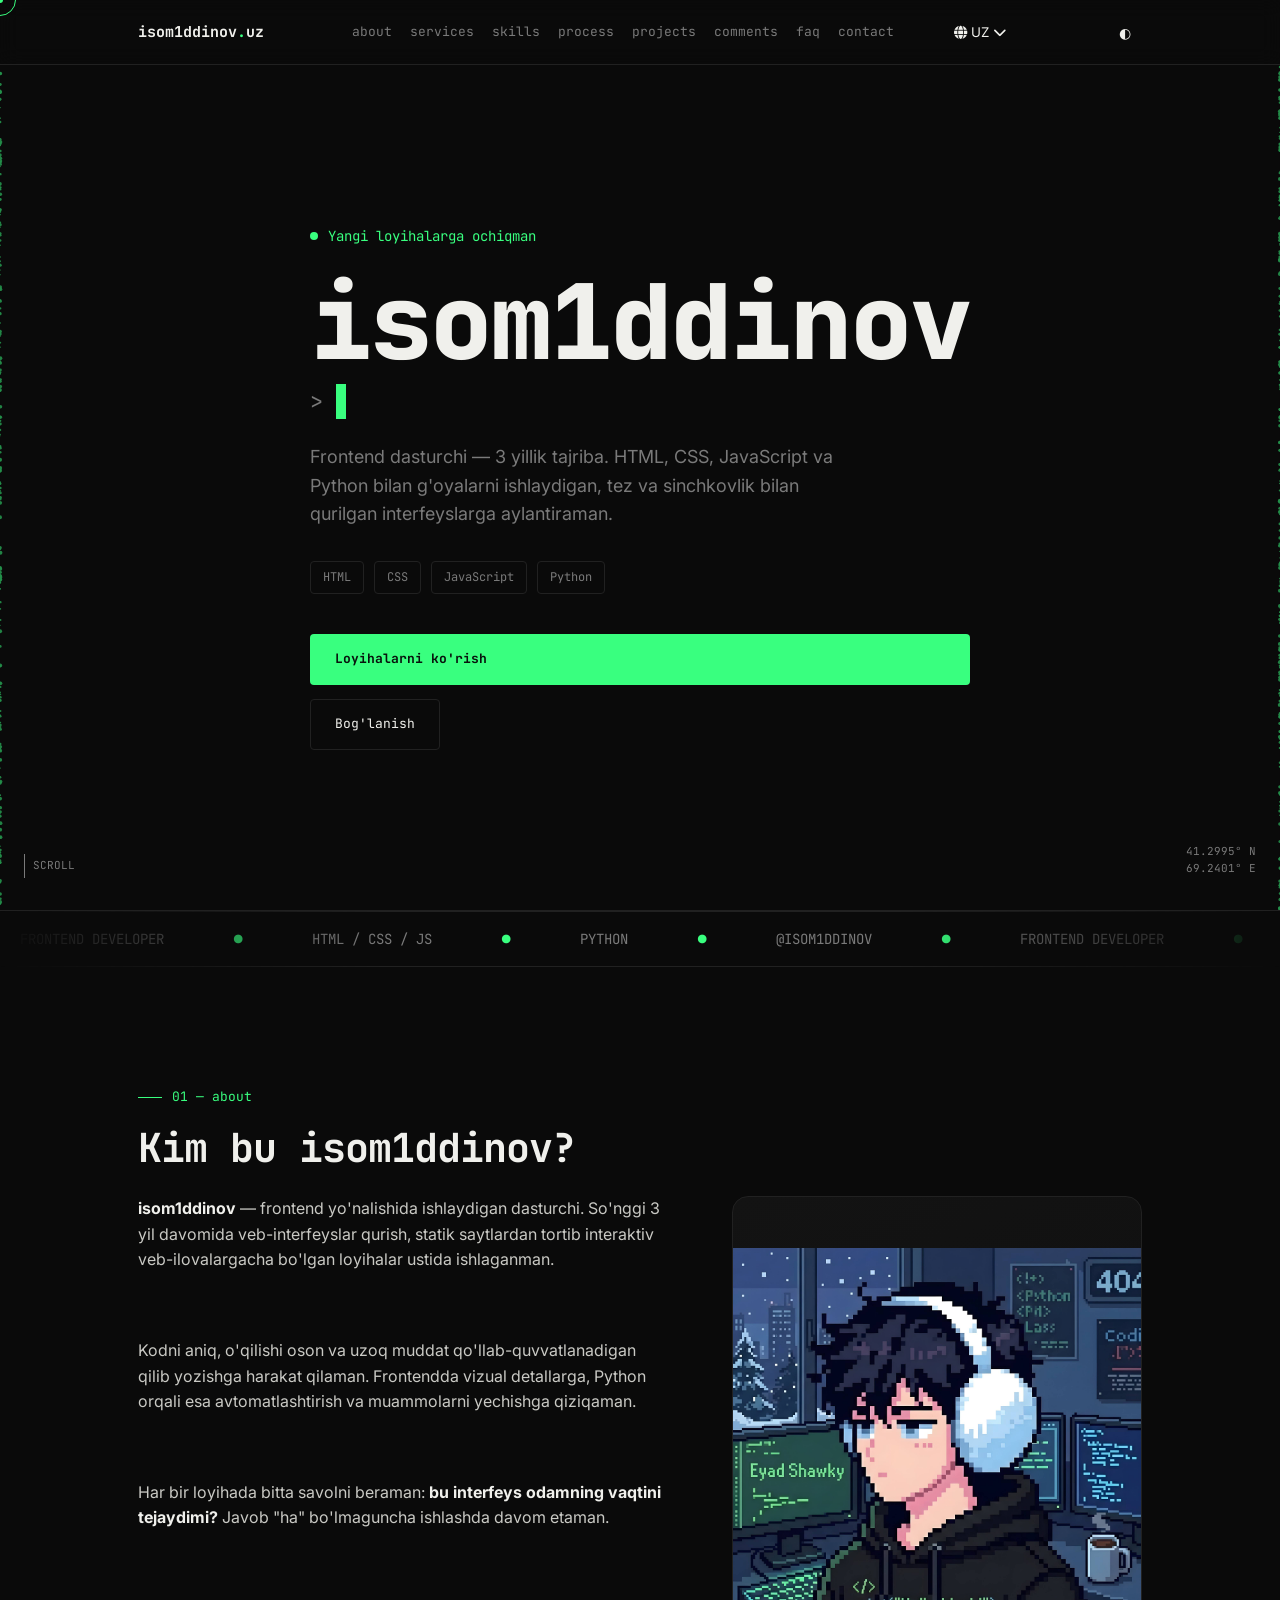
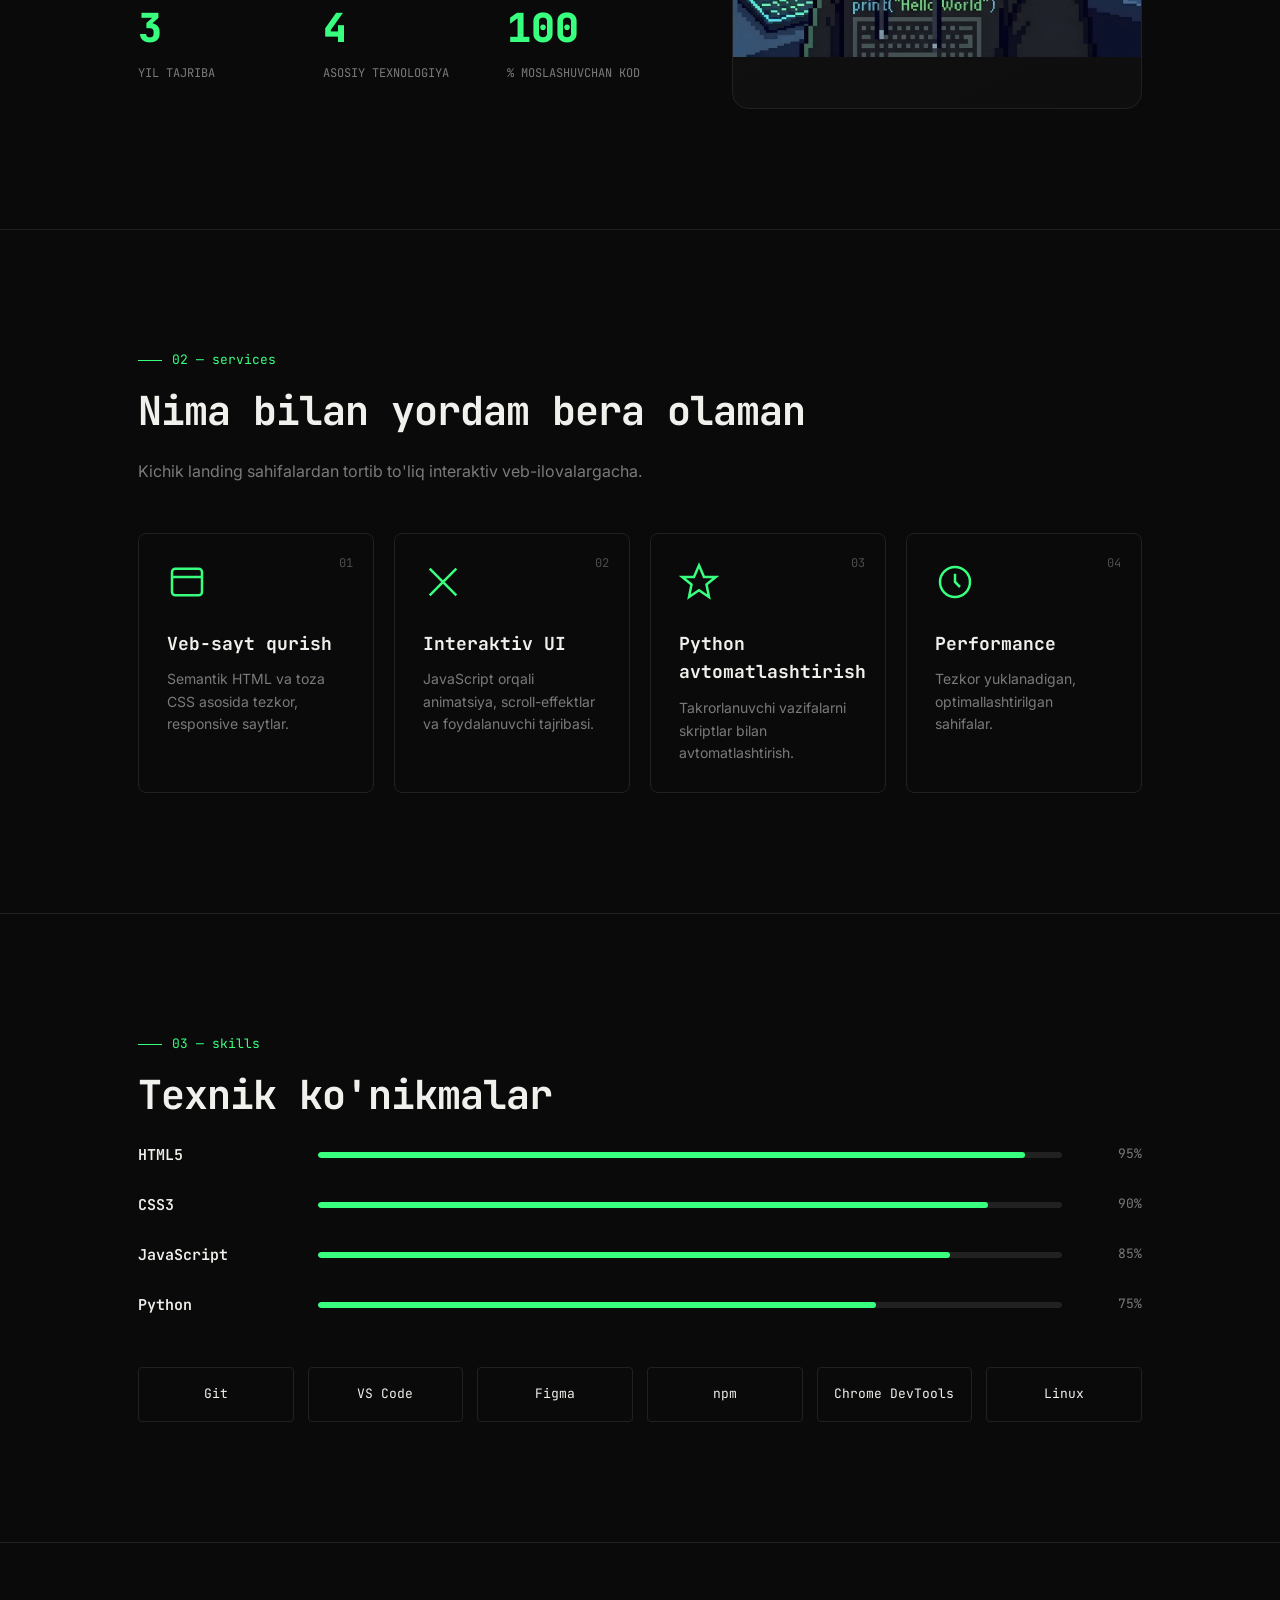
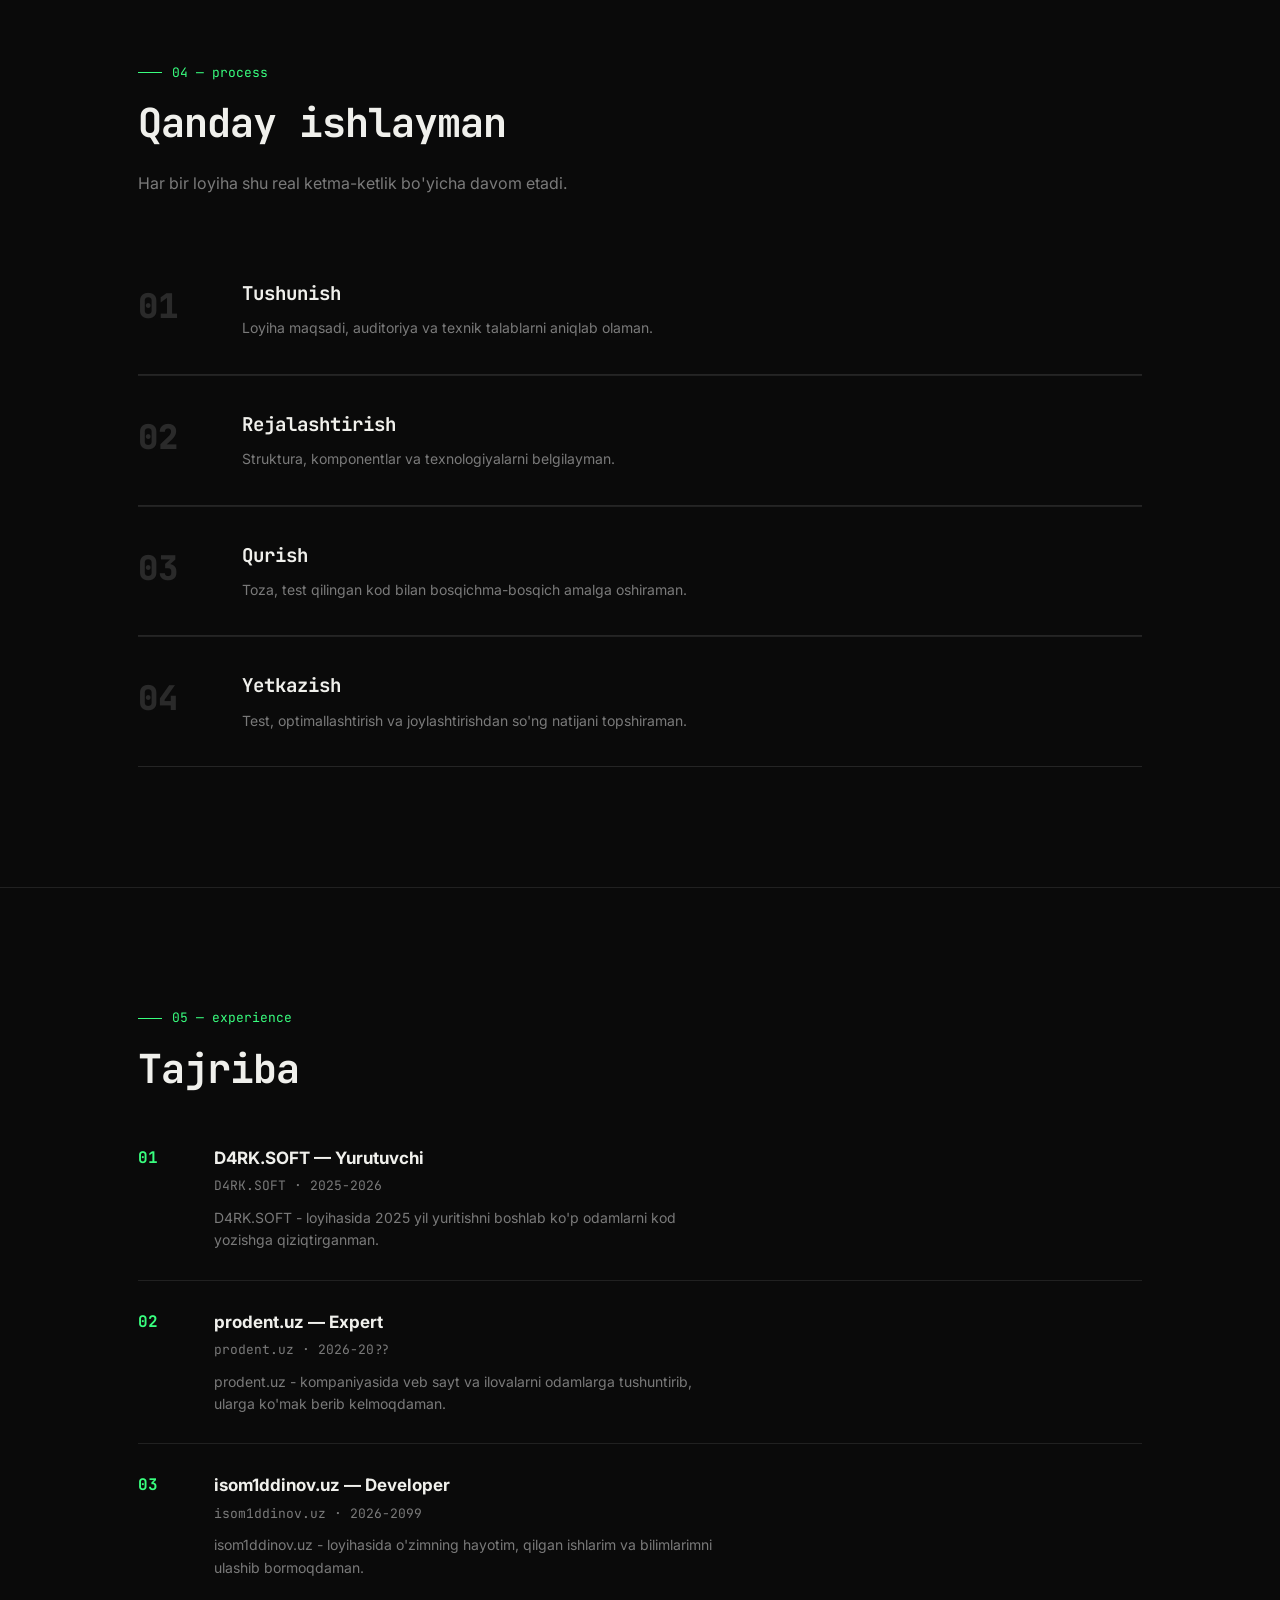
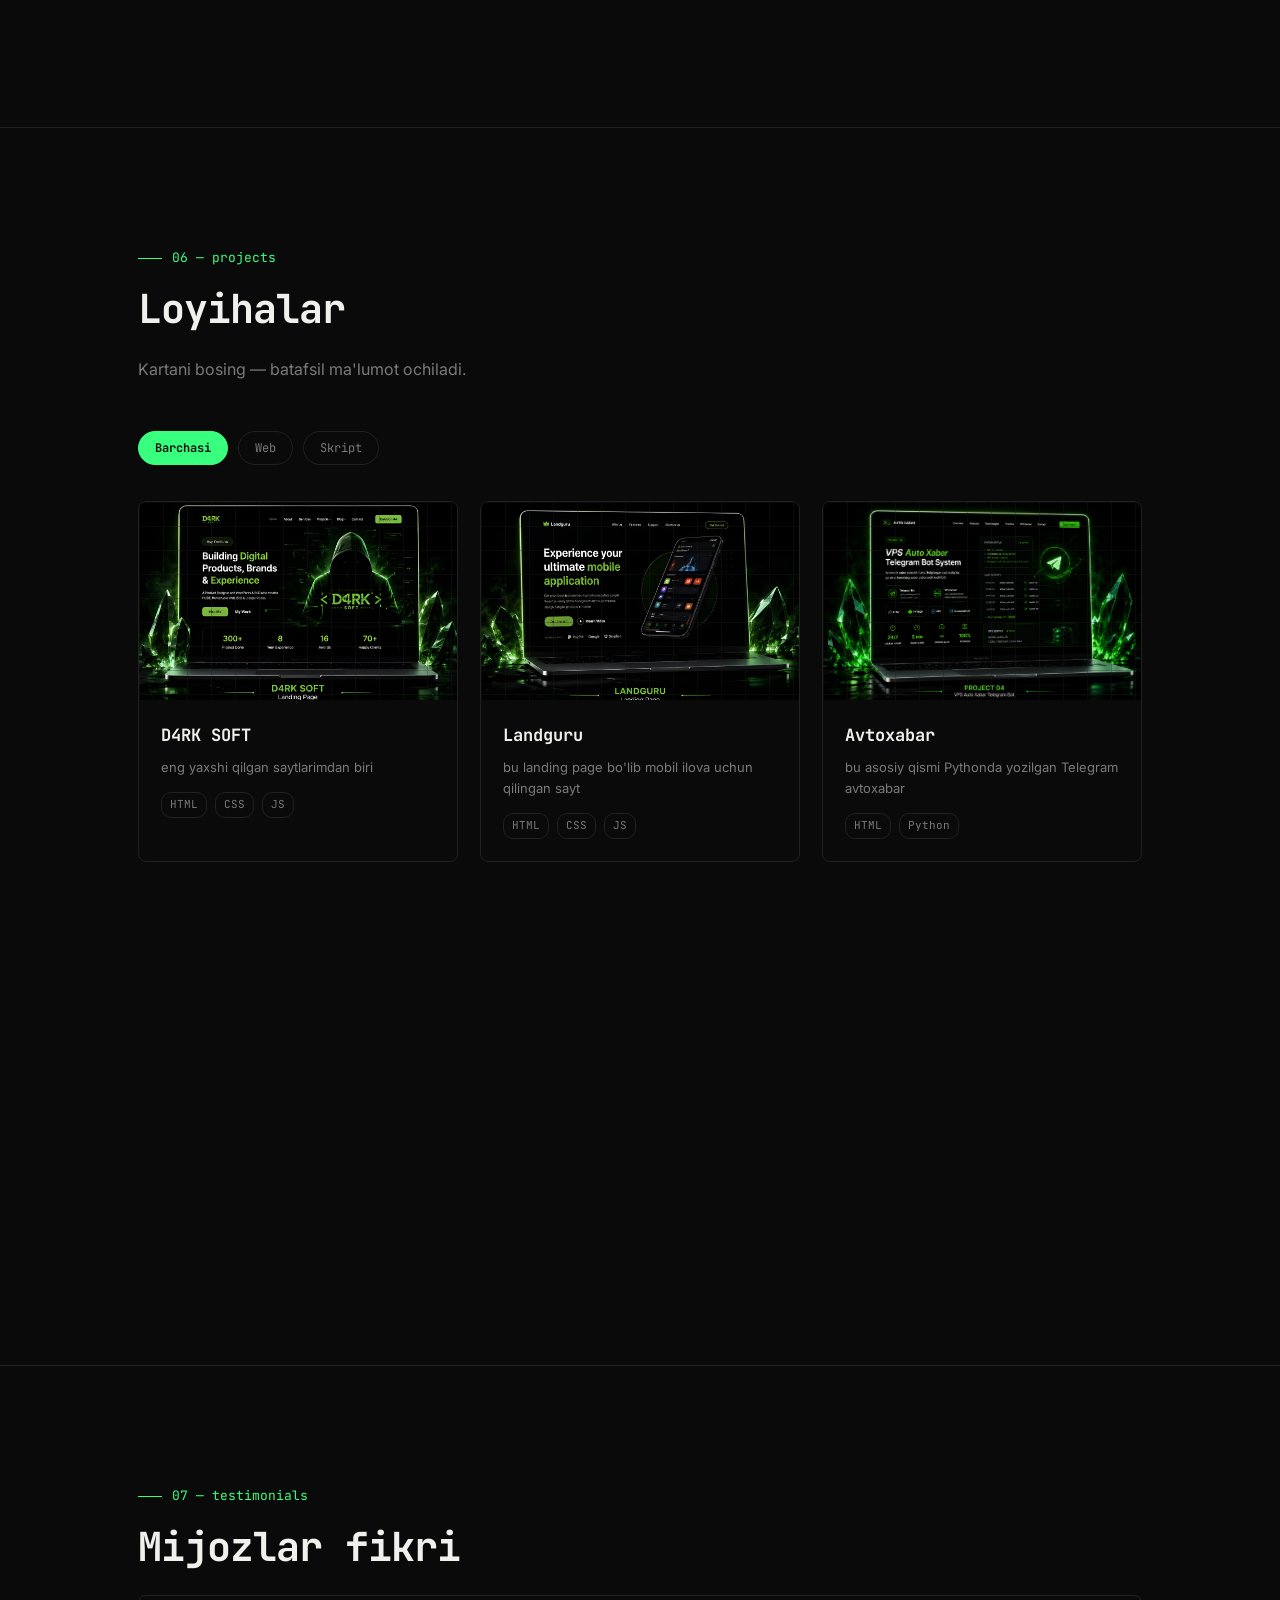
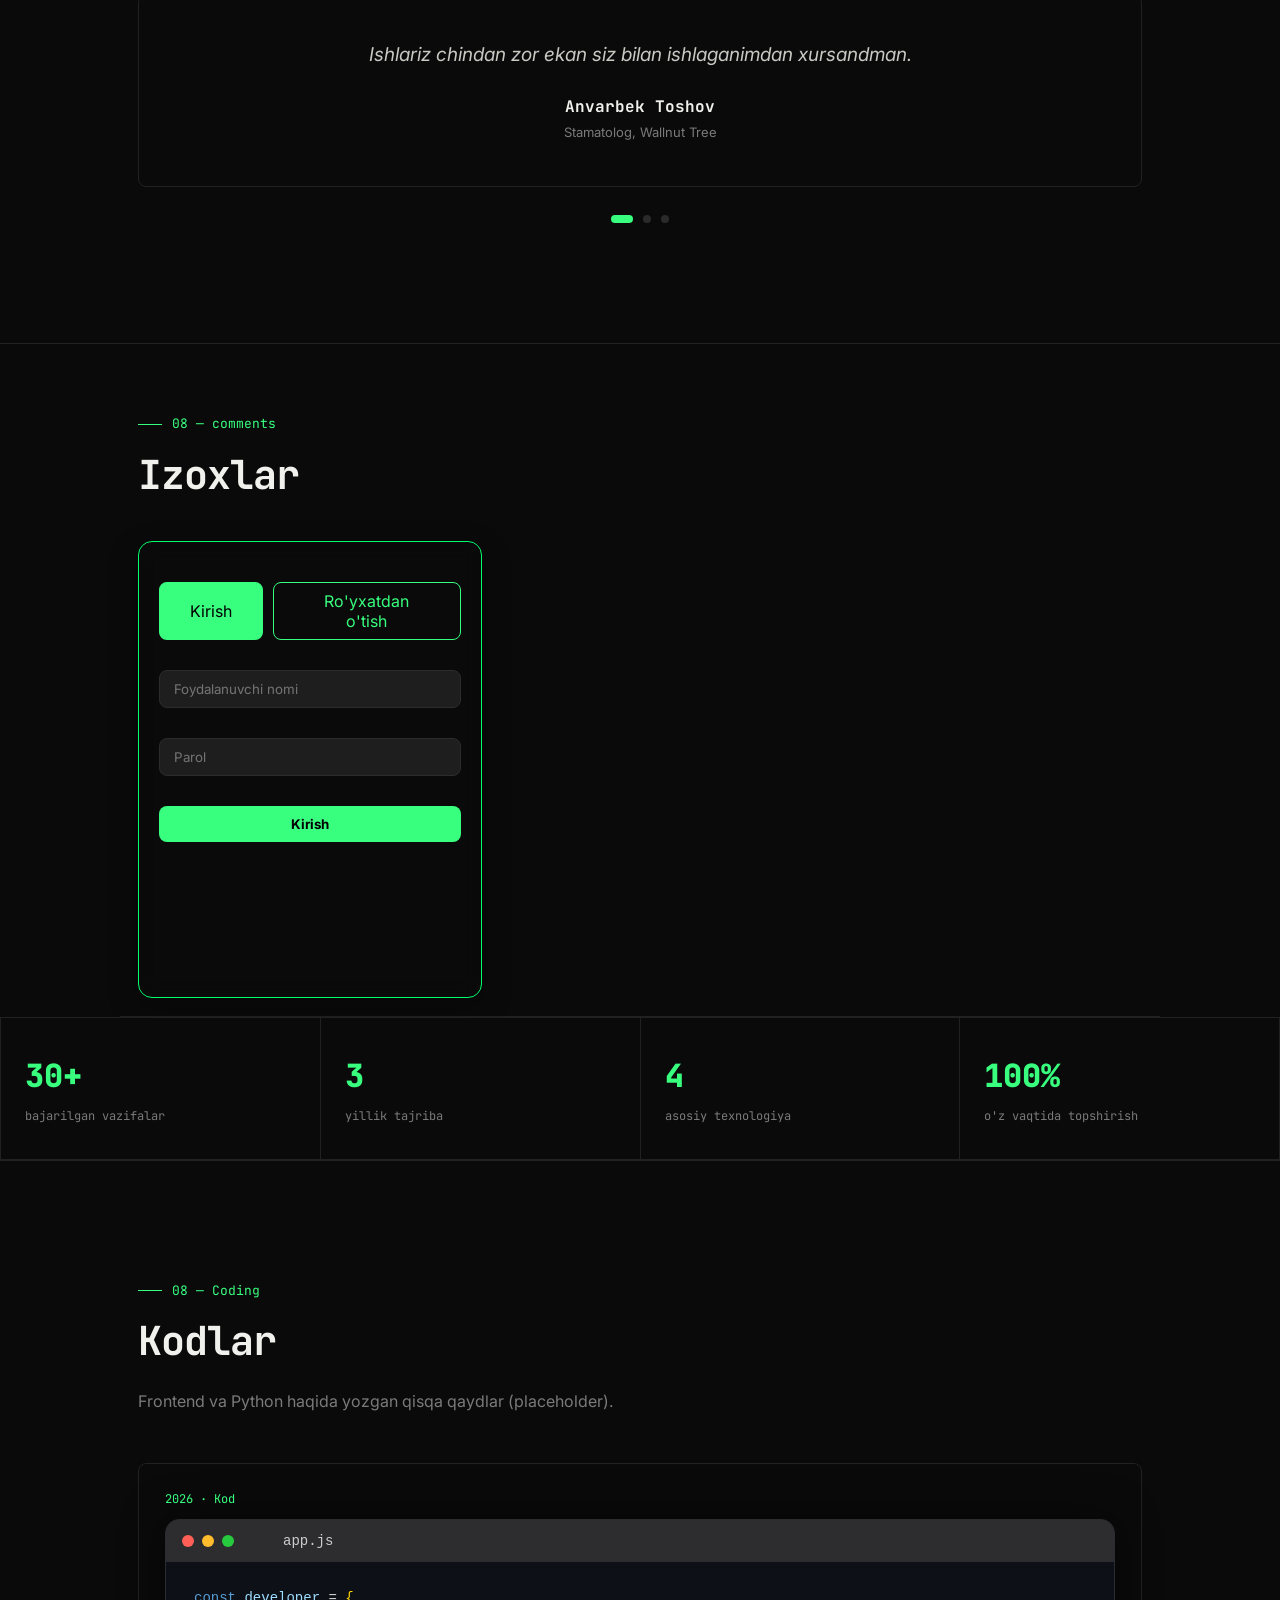
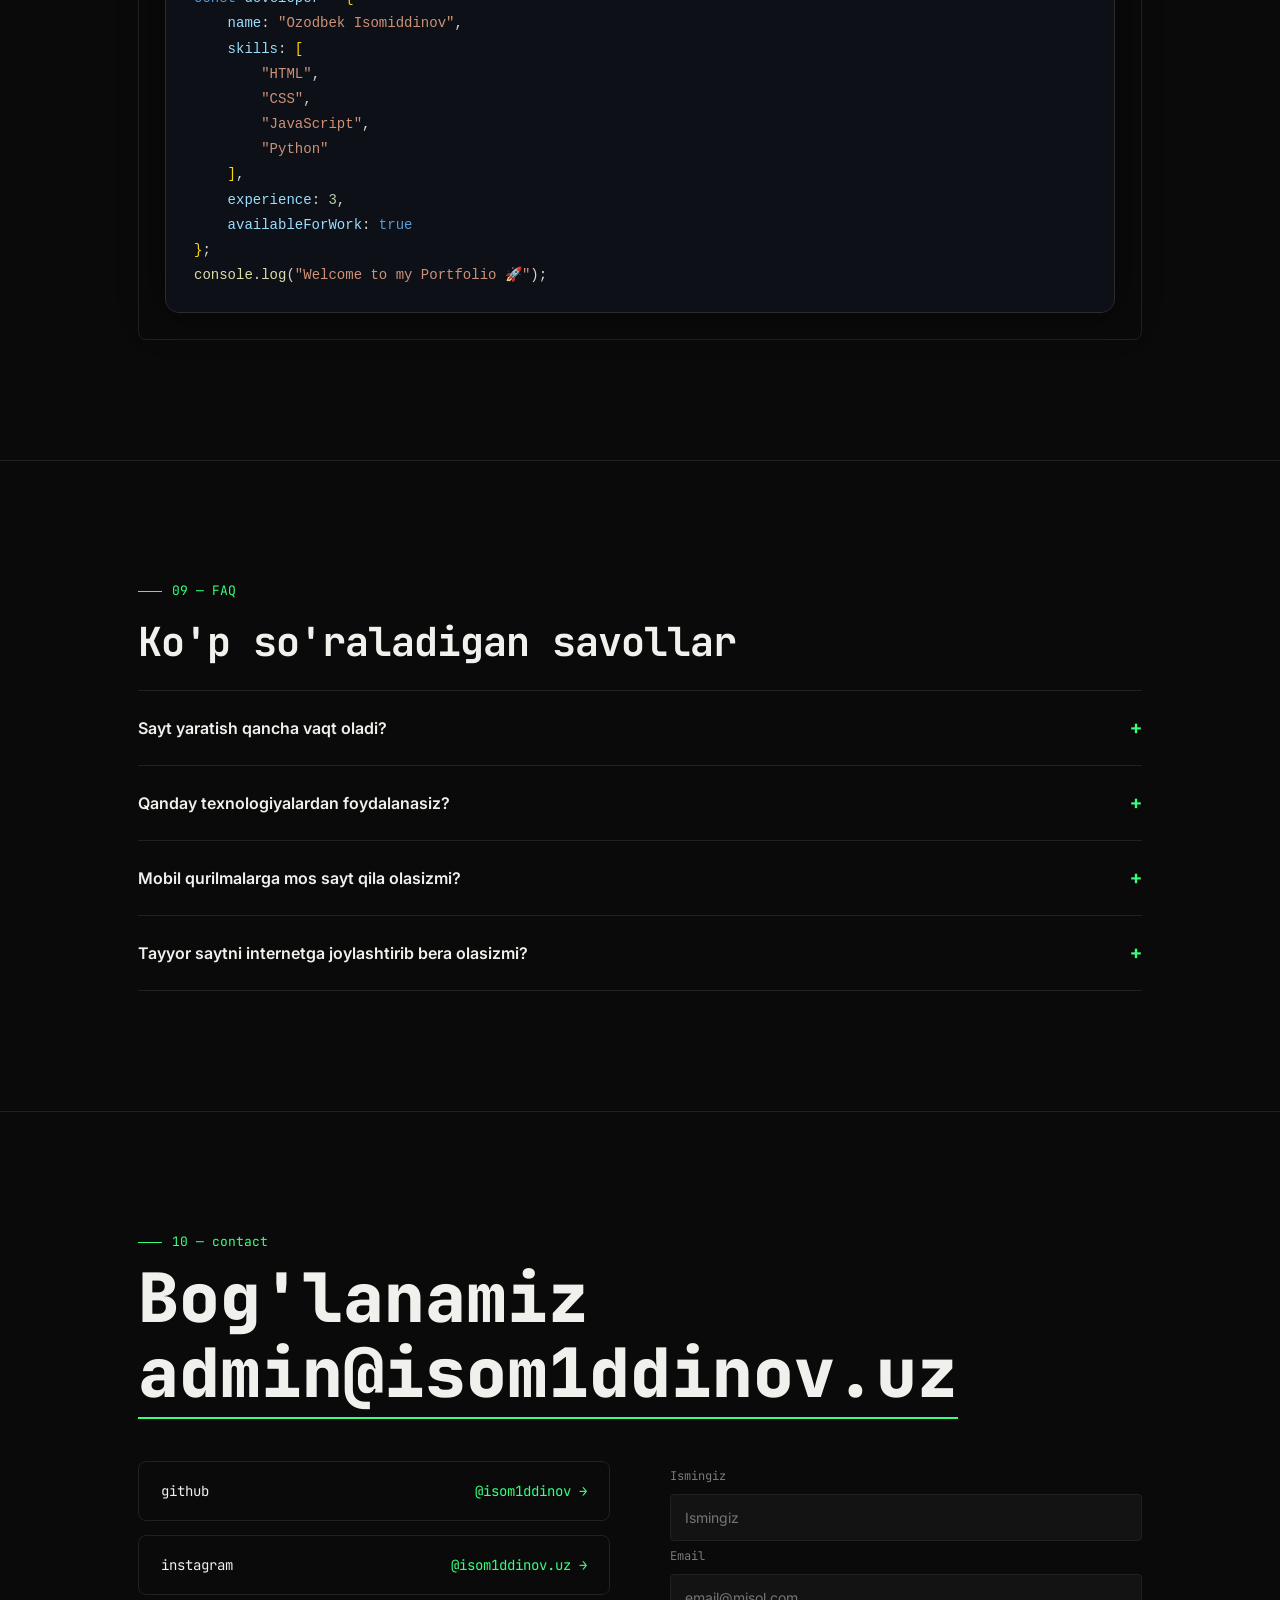
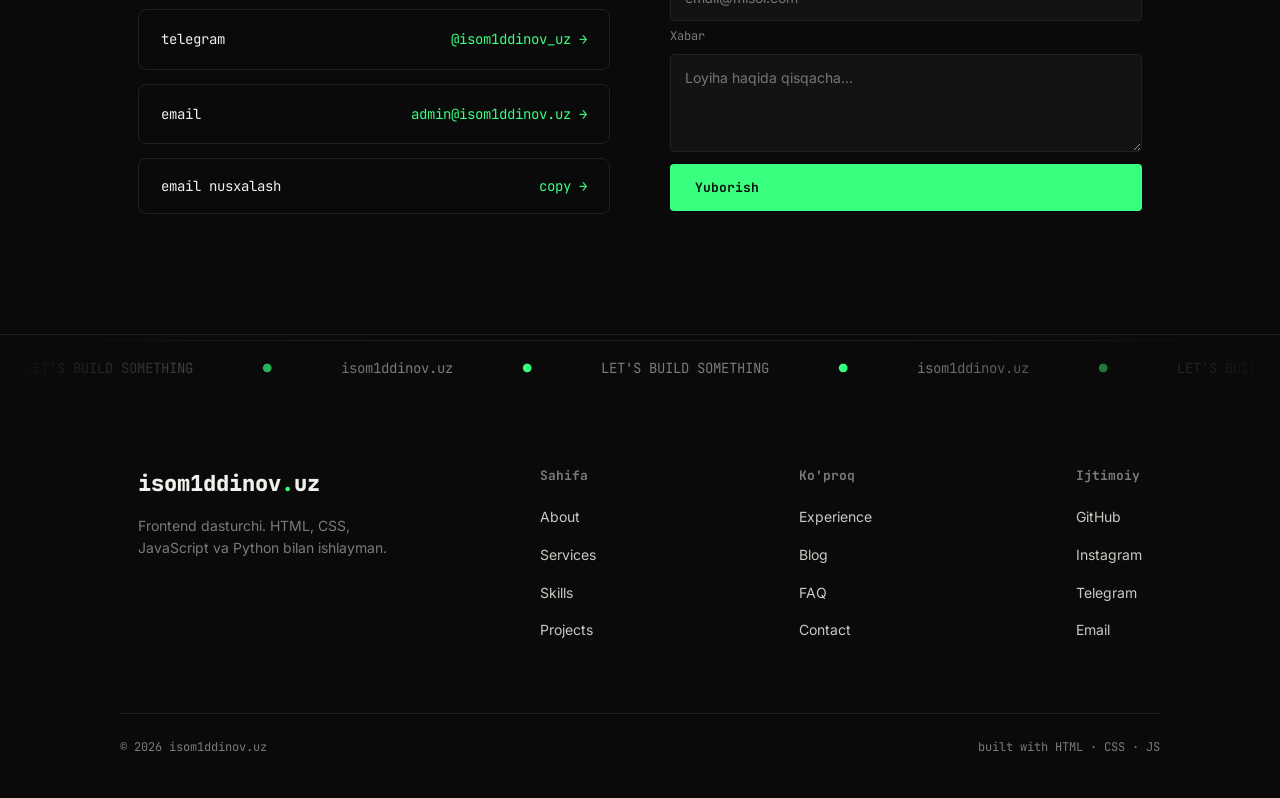
==== commit f72be45d: "Add files via upload" ====
--- a/index.html
+++ b/index.html
@@ -136,7 +136,6 @@
         }
 
         .wrap-narrow {
-            max-width: 760px;
             max-width: 1040px;
         }
 
@@ -209,7 +208,6 @@
             .about p {
                 margin-bottom: 45px;
             }
-
         }
 
         @media (max-width:900px),
@@ -363,7 +361,6 @@
             font-size: 14px;
             transition: .25s;
         }
-
 
         .nav-burger {
             display: none;
@@ -401,7 +398,6 @@
             nav .wrap {
                 padding: 0 18px;
             }
-            
 
             .form-submit {
                 width: 100%;
@@ -461,11 +457,9 @@
 ========================================= */
 
         @media (max-width:760px) {
-
             .nav-links {
                 z-index: 150;
             }
-
         }
 
         /* =========================================================
@@ -857,8 +851,6 @@
             height: 100%;
         }
 
-
-
         .about-photo::before {
             content: '';
             position: absolute;
@@ -897,20 +889,23 @@
                 aspect-ratio: 16/9;
                 order: -1;
             }
+
             #reviews-section {
-                display:  block;
-            }
+                display: block;
+            }
+
             .auth-card {
-            margin-right: 0 !important;
-            width: 100% !important;
-            margin-bottom: 10px !important;
-            height: 315px !important;
-            }
+                margin-right: 0 !important;
+                width: 100% !important;
+                margin-bottom: 10px !important;
+                height: 315px !important;
+            }
+
             .user-card,
             .comment-form-card {
                 margin-right: 0 !important;
-            width: 100% !important;
-            margin-bottom: 10px !important;
+                width: 100% !important;
+                margin-bottom: 10px !important;
             }
         }
 
@@ -1033,7 +1028,7 @@
         }
 
         /* =========================================================
-   PROCESS (real ordered sequence -> numbering justified)
+   PROCESS
 ========================================================= */
         .process-list {
             counter-reset: step;
@@ -1445,14 +1440,6 @@
             font-size: 14px;
         }
 
-        .blog-read {
-            font-family: var(--font-mono);
-            font-size: 12px;
-            color: var(--muted);
-            margin-top: 16px;
-            display: inline-block;
-        }
-
         /* =========================================================
    FAQ ACCORDION
 ========================================================= */
@@ -1548,12 +1535,6 @@
 
         .contact-row .arrow {
             color: var(--accent);
-        }
-
-        .contact-form {
-            display: flex;
-            flex-direction: column;
-            gap: 14px;
         }
 
         .form-field {
@@ -1618,7 +1599,7 @@
    FOOTER
 ========================================================= */
         footer {
-            padding: 5;
+            padding: 5px;
         }
 
         footer .marquee {
@@ -1695,15 +1676,17 @@
             .footer-main {
                 grid-template-columns: 1fr 1fr;
             }
+
             .user-card {
-            width: 100% !important;
-            margin-bottom: 15px;
-            margin-left: 0px !important;
-            }
+                width: 100% !important;
+                margin-bottom: 15px;
+                margin-left: 0px !important;
+            }
+
             .div {
-                
                 margin-right: 0;
             }
+
             .comment-form-card {
                 width: 100% !important;
                 margin-bottom: 15px !important;
@@ -1906,6 +1889,442 @@
                 transform: none;
             }
         }
+
+        /* =========================================================
+   IZOHLAR (REVIEWS/COMMENTS) BO'LIMI STILI
+========================================================= */
+        .replies-container {
+            margin-left: 30px;
+            margin-top: 10px;
+            padding-left: 12px;
+            border-left: 2px solid rgba(255, 255, 255, 0.1);
+            display: none;
+        }
+
+        .btn-view-replies {
+            background: transparent;
+            border: none;
+            color: #888;
+            font-size: 12px;
+            font-weight: 600;
+            cursor: pointer;
+            margin-top: 8px;
+            display: inline-flex;
+            align-items: center;
+            gap: 6px;
+            transition: 0.2s;
+        }
+
+        .btn-view-replies:hover {
+            color: var(--accent, #39ff7f);
+        }
+
+        .reply-form-box {
+            margin-top: 10px;
+            display: flex;
+            gap: 8px;
+        }
+
+        .reply-form-box input {
+            flex: 1;
+            background: #121212;
+            border: 1px solid #2a2d2e;
+            color: #fff;
+            padding: 6px 12px;
+            border-radius: 6px;
+            font-size: 13px;
+        }
+
+        .btn-reply {
+            background: transparent;
+            border: none;
+            color: #888;
+            font-size: 12px;
+            cursor: pointer;
+            transition: 0.2s;
+        }
+
+        .btn-reply:hover {
+            color: #39ff7f;
+        }
+
+        .reviews-container {
+            max-width: 1040px;
+            padding: 18px;
+            color: #d4d4d4;
+            font-family: inherit;
+            display: flex;
+            margin: 0 auto;
+            margin-bottom: 0;
+        }
+
+        .user-card,
+        .comment-form-card {
+            background: color-mix(in srgb, var(--bg, #0d1117) 80%, transparent);
+            backdrop-filter: blur(10px);
+            border: 1px solid rgb(0, 255, 110);
+            border-radius: 14px;
+            padding: 20px;
+            box-shadow: 0 10px 30px rgba(0, 0, 0, 0.3);
+            width: 100% !important;
+        }
+
+        .auth-card {
+            margin-right: 15px;
+            height: 457px !important;
+            background: color-mix(in srgb, var(--bg, #0d1117) 80%, transparent);
+            backdrop-filter: blur(10px);
+            border: 1px solid rgb(0, 255, 110);
+            border-radius: 14px;
+            padding: 20px;
+            box-shadow: 0 10px 30px rgba(0, 0, 0, 0.3);
+            width: 100% !important;
+        }
+
+        .div {
+            width: 100% !important;
+            margin-right: 15px;
+        }
+
+        .auth-tabs {
+            display: flex;
+            gap: 10px;
+            margin-top: 20px;
+        }
+
+        #auth-username {
+            margin: 20px 0px;
+        }
+
+        #auth-password {
+            margin-bottom: 20px;
+        }
+
+        .btn-toggle-comments {
+            margin-bottom: 40px !important;
+        }
+
+        .auth-tabs button {
+            background: none;
+            border: 1px solid #39ff7f;
+            color: #39ff7f;
+            cursor: pointer;
+            font-size: 16px;
+            padding-bottom: 5px;
+            padding: 8px 30px;
+            border-radius: 8px;
+        }
+
+        .auth-tabs button.active {
+            padding: 8px 30px;
+            border-bottom: 2px solid var(--accent, #39ff7f);
+            background: #39ff7f;
+            color: #000;
+        }
+
+        #auth-form {
+            display: flex;
+            flex-direction: column;
+            gap: 10px;
+        }
+
+        #auth-form input,
+        .comment-form-card textarea {
+            background: #1e1e1e;
+            border: 1px solid #2a2d2e;
+            color: #fff;
+            padding: 10px 14px;
+            border-radius: 8px;
+            font-family: inherit;
+        }
+
+        button.btn-send,
+        #auth-submit-btn {
+            background: var(--accent, #39ff7f);
+            color: #000;
+            font-weight: bold;
+            border: none;
+            padding: 10px 18px;
+            border-radius: 8px;
+            cursor: pointer;
+            align-self: flex-end;
+            transition: 0.2s;
+        }
+
+        button.btn-send:hover,
+        #auth-submit-btn:hover {
+            opacity: 0.85;
+        }
+
+        .btn-logout {
+            background: var(--accent, #39ff7f);
+            color: #000000;
+            border: none;
+            padding: 6px 12px;
+            border-radius: 6px;
+            cursor: pointer;
+            margin-left: 15px;
+        }
+
+        .comment-item {
+            background: #1e1e1e;
+            border: 1px solid #2a2d2e;
+            border-radius: 12px;
+            padding: 15px;
+            margin-bottom: 15px;
+            width: 100% !important;
+        }
+
+        .comments-list {
+            width: 100% !important;
+        }
+
+        .comment-header {
+            display: flex;
+            align-items: center;
+            justify-content: space-between;
+            margin-bottom: 8px;
+        }
+
+        .author-name {
+            font-weight: 200;
+            color: #ffffff;
+        }
+
+        .author-name.creator-name {
+            color: #ff3939 !important;
+            text-shadow: 0 0 10px rgba(57, 255, 127, 0.6);
+            font-size: 15px;
+            letter-spacing: 0.5px;
+        }
+
+        .badge-creator {
+            background: linear-gradient(135deg, #00ff15, #5eff56);
+            color: #fff;
+            font-size: 10px;
+            font-weight: 800;
+            padding: 3px 8px;
+            border-radius: 8px;
+            margin-left: 8px;
+            text-transform: uppercase;
+            box-shadow: 0 0 8px rgba(215, 0, 227, 0.4);
+        }
+
+        .comment-date {
+            font-size: 11px;
+            color: #666;
+        }
+
+        .comment-text {
+            font-size: 14px;
+            line-height: 1.5;
+            word-break: break-word;
+        }
+
+        #comment-text {
+            width: 100%;
+            height: 100px;
+        }
+
+        .btn-send,
+        #auth-submit-btn {
+            width: 100%;
+        }
+
+        .btn-delete {
+            background: transparent;
+            border: 1px solid #ff5f56;
+            color: #ff5f56;
+            font-size: 12px;
+            padding: 3px 8px;
+            border-radius: 6px;
+            cursor: pointer;
+            margin-top: 10px;
+            transition: 0.2s;
+        }
+
+        .btn-delete:hover {
+            background: #ff5f56;
+            color: #fff;
+        }
+
+        .btn-toggle-comments {
+            background: transparent;
+            border: 1px solid #39ff7f;
+            color: #39ff7f;
+            padding: 10px 22px;
+            border-radius: 20px;
+            font-size: 13px;
+            font-weight: bold;
+            cursor: pointer;
+            transition: all 0.3s ease;
+            backdrop-filter: blur(5px);
+        }
+
+        .btn-toggle-comments:hover {
+            background: #39ff7f;
+            color: #000;
+            box-shadow: 0 0 15px rgba(57, 255, 127, 0.4);
+            transform: translateY(-2px);
+        }
+
+        .author-name.founder-name {
+            color: #39ff7f !important;
+            text-shadow: 0 0 12px rgba(57, 255, 127, 0.7);
+            font-size: 15px;
+            font-weight: bold;
+        }
+
+        .badge-founder {
+            background: linear-gradient(135deg, #39ff7f, #00e5ff);
+            color: #000;
+            font-size: 10px;
+            font-weight: 900;
+            padding: 3px 8px;
+            border-radius: 8px;
+            margin-left: 8px;
+            text-transform: uppercase;
+            box-shadow: 0 0 10px rgba(57, 255, 127, 0.4);
+        }
+
+        .badge-admin {
+            background: linear-gradient(135deg, #00ff2f, #00ff1e);
+            color: #000000;
+            font-size: 10px;
+            font-weight: 800;
+            padding: 3px 8px;
+            border-radius: 8px;
+            margin-left: 8px;
+            text-transform: uppercase;
+        }
+
+        .comment-item.pinned-comment {
+            border: 1px solid #39ff7f !important;
+            background: color-mix(in srgb, var(--accent, #39ff7f) 5%, transparent);
+            box-shadow: 0 0 20px rgba(57, 255, 127, 0.15);
+            width: 100% !important;
+        }
+
+        .badge-pinned {
+            background: #39ff7f;
+            color: #000;
+            font-size: 10px;
+            font-weight: bold;
+            padding: 2px 7px;
+            border-radius: 6px;
+            margin-right: 8px;
+            display: inline-flex;
+            align-items: center;
+            gap: 4px;
+            width: 30px;
+            height: 22px;
+        }
+
+        .pinn {
+            width: 18px !important;
+            height: 17px !important;
+        }
+
+        .heardd {
+            width: 16px !important;
+            height: 16px !important;
+        }
+
+        .gang {
+            align-items: center !important;
+            display: flex !important;
+        }
+
+        .comment-date {
+            align-items: end !important;
+            margin-left: auto !important;
+        }
+
+        .comment-header {
+            align-items: center !important;
+        }
+
+        .comment-footer-info {
+            display: flex;
+            align-items: center;
+            gap: 12px;
+            margin-top: 10px;
+            padding-top: 8px;
+            border-top: 1px solid rgba(255, 255, 255, 0.05);
+        }
+
+        .btn-action-icon {
+            background: rgba(255, 255, 255, 0.03);
+            border: 1px solid rgba(255, 255, 255, 0.1);
+            color: #d4d4d4;
+            font-size: 12px;
+            padding: 5px 12px;
+            border-radius: 8px;
+            cursor: pointer;
+            display: inline-flex;
+            align-items: center;
+            gap: 6px;
+            transition: all 0.25s ease;
+        }
+
+        .btn-action-icon svg {
+            width: 14px;
+            height: 14px;
+            fill: currentColor;
+        }
+
+        .btn-action-icon:hover {
+            border-color: #39ff7f;
+            color: #39ff7f;
+            box-shadow: 0 0 10px rgba(57, 255, 127, 0.3);
+        }
+
+        .badge-founder-liked {
+            background: rgba(57, 255, 127, 0.1);
+            border: 1px solid #39ff7f;
+            color: #39ff7f;
+            font-size: 11px;
+            font-weight: bold;
+            padding: 3px 8px;
+            border-radius: 8px;
+            display: inline-flex;
+            align-items: center;
+            gap: 5px;
+        }
+
+        .comment-actions {
+            display: flex;
+            gap: 8px;
+            margin-top: 10px;
+        }
+
+        .btn-admin-action {
+            background: transparent;
+            border: 1px solid rgba(255, 255, 255, 0.15);
+            color: #aaa;
+            font-size: 11px;
+            padding: 4px 10px;
+            border-radius: 6px;
+            cursor: pointer;
+            display: inline-flex;
+            align-items: center;
+            gap: 5px;
+            transition: 0.2s;
+        }
+
+        .btn-admin-action:hover {
+            border-color: #39ff7f;
+            color: #39ff7f;
+        }
+
+        #comments {
+            padding-top: 70px;
+        }
+
+        .btn-delete-action:hover {
+            border-color: #ff5f56;
+            color: #ff5f56;
+        }
     </style>
 </head>
 
@@ -1928,7 +2347,6 @@
 
     <nav>
         <div class="wrap">
-
             <!-- LOGO -->
             <div class="nav-logo">
                 isom1ddinov<span style="color:var(--accent)">.</span>uz
@@ -1944,34 +2362,21 @@
                 <a href="#comments" data-nav>comments</a>
                 <a href="#faq" data-nav>faq</a>
                 <a href="#contact" data-nav>contact</a>
-
             </div>
 
             <!-- LANGUAGE -->
             <div class="language-dropdown">
-
                 <button class="language-btn" id="languageBtn" type="button" aria-label="Tilni tanlash">
                     <i class="fa-solid fa-globe"></i>
-
                     <span id="currentLanguage">UZ</span>
-
                     <i class="fa-solid fa-chevron-down arrow"></i>
                 </button>
 
                 <div class="language-menu" id="languageMenu">
-                    <button class="language-item active" data-lang="uz" type="button">
-                        UZ
-                    </button>
-
-                    <button class="language-item" data-lang="ru" type="button">
-                        RU
-                    </button>
-
-                    <button class="language-item" data-lang="en" type="button">
-                        EN
-                    </button>
-                </div>
-
+                    <button class="language-item active" data-lang="uz" type="button">UZ</button>
+                    <button class="language-item" data-lang="ru" type="button">RU</button>
+                    <button class="language-item" data-lang="en" type="button">EN</button>
+                </div>
             </div>
 
             <!-- RIGHT CONTROLS -->
@@ -1979,11 +2384,7 @@
                 <button class="theme-toggle" id="themeToggle" title="Mavzuni almashtirish">◐</button>
                 <div class="nav-burger" id="navBurger"><span></span><span></span><span></span></div>
             </div>
-
         </div>
-
-        </div>
-
     </nav>
 
     <section class="hero">
@@ -2036,89 +2437,59 @@
             <span>FRONTEND DEVELOPER</span><span class="dot">●</span><span>HTML / CSS / JS</span><span
                 class="dot">●</span><span>PYTHON</span><span class="dot">●</span><span>@ISOM1DDINOV</span><span
                 class="dot">●</span>
-            <span>FRONTEND DEVELOPER</span><span class="dot">●</span><span>HTML / CSS / JS</span><span
-                class="dot">●</span><span>PYTHON</span><span class="dot">●</span><span>@ISOM1DDINOV</span><span
-                class="dot">●</span>
-            <span>FRONTEND DEVELOPER</span><span class="dot">●</span><span>HTML / CSS / JS</span><span
-                class="dot">●</span><span>PYTHON</span><span class="dot">●</span><span>@ISOM1DDINOV</span><span
-                class="dot">●</span>
-            <span>FRONTEND DEVELOPER</span><span class="dot">●</span><span>HTML / CSS / JS</span><span
-                class="dot">●</span><span>PYTHON</span><span class="dot">●</span><span>@ISOM1DDINOV</span><span
-                class="dot">●</span>
-            <span>FRONTEND DEVELOPER</span><span class="dot">●</span><span>HTML / CSS / JS</span><span
-                class="dot">●</span><span>PYTHON</span><span class="dot">●</span><span>@ISOM1DDINOV</span><span
-                class="dot">●</span>
         </div>
     </div>
 
     <!-- ABOUT -->
     <section id="about">
         <div class="wrap">
-
             <div class="sec-label reveal" data-i18n="about.label">
                 01 — about
             </div>
-
             <div class="sec-title reveal" data-i18n="about.title">
                 Kim bu isom1ddinov?
             </div>
-
             <div class="about-grid">
-
                 <div class="about reveal">
-
                     <p data-i18n="about.text1">
                         <strong>isom1ddinov</strong> — frontend yo'nalishida ishlaydigan dasturchi.
                         So'nggi 3 yil davomida veb-interfeyslar qurish, statik saytlardan tortib
                         interaktiv veb-ilovalargacha bo'lgan loyihalar ustida ishlaganman.
                     </p>
-
                     <p data-i18n="about.text2">
                         Kodni aniq, o'qilishi oson va uzoq muddat qo'llab-quvvatlanadigan qilib yozishga
                         harakat qilaman. Frontendda vizual detallarga, Python orqali esa avtomatlashtirish
                         va muammolarni yechishga qiziqaman.
                     </p>
-
                     <p data-i18n="about.text3">
                         Har bir loyihada bitta savolni beraman:
                         <strong>bu interfeys odamning vaqtini tejaydimi?</strong>
                         Javob "ha" bo'lmaguncha ishlashda davom etaman.
                     </p>
-
                     <div class="stats-row">
-
                         <div>
                             <div class="stat-num" data-target="3">0</div>
-
                             <div class="stat-label" data-i18n="about.stat1">
                                 YIL TAJRIBA
                             </div>
                         </div>
-
                         <div>
                             <div class="stat-num" data-target="4">0</div>
-
                             <div class="stat-label" data-i18n="about.stat2">
                                 ASOSIY TEXNOLOGIYA
                             </div>
                         </div>
-
                         <div>
                             <div class="stat-num" data-target="100">0</div>
-
                             <div class="stat-label" data-i18n="about.stat3">
                                 % MOSLASHUVCHAN KOD
                             </div>
                         </div>
-
                     </div>
-
-                </div>
-
+                </div>
                 <div class="about-photo reveal-scale mono">
                     <img src="img/5.jpg" alt="isom1ddinov">
                 </div>
-
             </div>
         </div>
     </section>
@@ -2126,87 +2497,66 @@
     <!-- SERVICES -->
     <section id="services">
         <div class="wrap">
-
             <div class="sec-label reveal" data-i18n="services.label">
                 02 — services
             </div>
-
             <div class="sec-title reveal" data-i18n="services.title">
                 Nima bilan yordam bera olaman
             </div>
-
             <p class="sec-sub reveal" data-i18n="services.subtitle">
                 Kichik landing sahifalardan tortib to'liq interaktiv veb-ilovalargacha.
             </p>
-
             <div class="services-grid stagger">
-
                 <div class="service-card reveal">
                     <div class="idx mono">01</div>
-
                     <svg class="icon" viewBox="0 0 24 24" fill="none" stroke="currentColor" stroke-width="1.5">
                         <rect x="3" y="4" width="18" height="16" rx="2" />
                         <path d="M3 9h18" />
                     </svg>
-
                     <h3 data-i18n="services.card1.title">
                         Veb-sayt qurish
                     </h3>
-
                     <p data-i18n="services.card1.text">
                         Semantik HTML va toza CSS asosida tezkor, responsive saytlar.
                     </p>
                 </div>
-
                 <div class="service-card reveal">
                     <div class="idx mono">02</div>
-
                     <svg class="icon" viewBox="0 0 24 24" fill="none" stroke="currentColor" stroke-width="1.5">
                         <path d="M4 4l16 16M20 4L4 20" />
                     </svg>
-
                     <h3 data-i18n="services.card2.title">
                         Interaktiv UI
                     </h3>
-
                     <p data-i18n="services.card2.text">
                         JavaScript orqali animatsiya, scroll-effektlar va foydalanuvchi tajribasi.
                     </p>
                 </div>
-
                 <div class="service-card reveal">
                     <div class="idx mono">03</div>
-
                     <svg class="icon" viewBox="0 0 24 24" fill="none" stroke="currentColor" stroke-width="1.5">
                         <path d="M12 2l3 7h7l-5.5 4.5L18 21l-6-4-6 4 1.5-7.5L2 9h7z" />
                     </svg>
-
                     <h3 data-i18n="services.card3.title">
                         Python avtomatlashtirish
                     </h3>
-
                     <p data-i18n="services.card3.text">
                         Takrorlanuvchi vazifalarni skriptlar bilan avtomatlashtirish.
                     </p>
                 </div>
-
                 <div class="service-card reveal">
                     <div class="idx mono">04</div>
-
                     <svg class="icon" viewBox="0 0 24 24" fill="none" stroke="currentColor" stroke-width="1.5">
                         <circle cx="12" cy="12" r="9" />
                         <path d="M12 7v5l3 3" />
                     </svg>
-
                     <h3 data-i18n="services.card4.title">
                         Performance
                     </h3>
-
                     <p data-i18n="services.card4.text">
                         Tezkor yuklanadigan, optimallashtirilgan sahifalar.
                     </p>
                 </div>
-
             </div>
         </div>
     </section>
@@ -2214,147 +2564,110 @@
     <!-- SKILLS -->
     <section id="skills">
         <div class="wrap">
-
             <div class="sec-label reveal" data-i18n="skills.label">
                 03 — skills
             </div>
-
             <div class="sec-title reveal" data-i18n="skills.title">
                 Texnik ko'nikmalar
             </div>
-
             <div class="skills-list">
-
                 <div class="skill-row reveal">
                     <div class="skill-name">HTML5</div>
-
                     <div class="skill-bar-track">
                         <div class="skill-bar-fill" data-pct="95"></div>
                     </div>
-
                     <div class="skill-pct">95%</div>
                 </div>
-
                 <div class="skill-row reveal">
                     <div class="skill-name">CSS3</div>
-
                     <div class="skill-bar-track">
                         <div class="skill-bar-fill" data-pct="90"></div>
                     </div>
-
                     <div class="skill-pct">90%</div>
                 </div>
-
                 <div class="skill-row reveal">
                     <div class="skill-name">JavaScript</div>
-
                     <div class="skill-bar-track">
                         <div class="skill-bar-fill" data-pct="85"></div>
                     </div>
-
                     <div class="skill-pct">85%</div>
                 </div>
-
                 <div class="skill-row reveal">
                     <div class="skill-name">Python</div>
-
                     <div class="skill-bar-track">
                         <div class="skill-bar-fill" data-pct="75"></div>
                     </div>
-
                     <div class="skill-pct">75%</div>
                 </div>
-
-            </div>
-
+            </div>
             <div class="tools-grid stagger">
-
                 <div class="tool-chip reveal">Git</div>
                 <div class="tool-chip reveal">VS Code</div>
                 <div class="tool-chip reveal">Figma</div>
                 <div class="tool-chip reveal">npm</div>
                 <div class="tool-chip reveal">Chrome DevTools</div>
                 <div class="tool-chip reveal">Linux</div>
-
-            </div>
-
+            </div>
         </div>
     </section>
 
     <!-- PROCESS -->
     <section id="process">
         <div class="wrap">
-
             <div class="sec-label reveal" data-i18n="process.label">
                 04 — process
             </div>
-
             <div class="sec-title reveal" data-i18n="process.title">
                 Qanday ishlayman
             </div>
-
             <p class="sec-sub reveal" data-i18n="process.subtitle">
                 Har bir loyiha shu real ketma-ketlik bo'yicha davom etadi.
             </p>
-
             <div class="process-list">
-
                 <div class="process-item reveal">
                     <div class="process-num">01</div>
-
                     <div>
                         <h3 data-i18n="process.step1.title">
                             Tushunish
                         </h3>
-
                         <p data-i18n="process.step1.text">
                             Loyiha maqsadi, auditoriya va texnik talablarni aniqlab olaman.
                         </p>
                     </div>
                 </div>
-
                 <div class="process-item reveal">
                     <div class="process-num">02</div>
-
                     <div>
                         <h3 data-i18n="process.step2.title">
                             Rejalashtirish
                         </h3>
-
                         <p data-i18n="process.step2.text">
                             Struktura, komponentlar va texnologiyalarni belgilayman.
                         </p>
                     </div>
                 </div>
-
                 <div class="process-item reveal">
                     <div class="process-num">03</div>
-
                     <div>
                         <h3 data-i18n="process.step3.title">
                             Qurish
                         </h3>
-
                         <p data-i18n="process.step3.text">
                             Toza, test qilingan kod bilan bosqichma-bosqich amalga oshiraman.
                         </p>
                     </div>
                 </div>
-
                 <div class="process-item reveal">
                     <div class="process-num">04</div>
-
                     <div>
                         <h3 data-i18n="process.step4.title">
                             Yetkazish
                         </h3>
-
                         <p data-i18n="process.step4.text">
                             Test, optimallashtirish va joylashtirishdan so'ng natijani topshiraman.
                         </p>
                     </div>
                 </div>
-
             </div>
         </div>
     </section>
@@ -2362,410 +2675,233 @@
     <!-- EXPERIENCE -->
     <section id="experience">
         <div class="wrap">
-
             <div class="sec-label reveal" data-i18n="experience.label">
                 05 — experience
             </div>
-
             <div class="sec-title reveal" data-i18n="experience.title">
                 Tajriba
             </div>
-
             <div class="timeline">
-
                 <div class="tl-item reveal">
                     <div class="tl-num">01</div>
-
                     <div>
                         <div class="tl-role" data-i18n="experience.item1.role">
                             D4RK.SOFT — Yurutuvchi
                         </div>
-
                         <div class="tl-meta">
                             D4RK.SOFT · 2025-2026
                         </div>
-
                         <div class="tl-desc" data-i18n="experience.item1.desc">
                             D4RK.SOFT - loyihasida 2025 yil yuritishni boshlab
                             ko'p odamlarni kod yozishga qiziqtirganman.
                         </div>
                     </div>
                 </div>
-
-
                 <div class="tl-item reveal">
                     <div class="tl-num">02</div>
-
                     <div>
                         <div class="tl-role" data-i18n="experience.item2.role">
                             prodent.uz — Expert
                         </div>
-
                         <div class="tl-meta">
                             prodent.uz · 2026-20??
                         </div>
-
                         <div class="tl-desc" data-i18n="experience.item2.desc">
                             prodent.uz - kompanyasida veb sayt, ilovamizni
                             odamlarga tushuntirib ularga komak berib kelmoqdaman.
                         </div>
                     </div>
                 </div>
-
-
                 <div class="tl-item reveal">
                     <div class="tl-num">03</div>
-
                     <div>
                         <div class="tl-role" data-i18n="experience.item3.role">
                             isom1ddinov.uz — Developer
                         </div>
-
                         <div class="tl-meta">
                             isom1ddinov.uz · 2026-2099
                         </div>
-
                         <div class="tl-desc" data-i18n="experience.item3.desc">
                             isom1ddinov.uz - loyihasida ozimning hayotim,
                             qilgan ishlarim va bilimlarimni ulashib bormoqdaman.
                         </div>
                     </div>
                 </div>
-
             </div>
         </div>
     </section>
 
     <!-- PROJECTS -->
     <section id="projects">
-
         <div class="wrap">
-
             <div class="sec-label reveal" data-i18n="projects.label">
                 06 — projects
             </div>
-
             <div class="sec-title reveal" data-i18n="projects.title">
                 Loyihalar
             </div>
-
             <p class="sec-sub reveal" data-i18n="projects.subtitle">
                 Kartani bosing — batafsil ma'lumot ochiladi.
             </p>
 
-
-            <!-- FILTERS -->
-
             <div class="project-filters reveal">
-
                 <button class="filter-btn active" data-filter="all" data-i18n="projects.filter.all">
                     Barchasi
                 </button>
-
                 <button class="filter-btn" data-filter="web" data-i18n="projects.filter.web">
                     Web
                 </button>
-
                 <button class="filter-btn" data-filter="script" data-i18n="projects.filter.script">
                     Skript
                 </button>
-
-            </div>
-
-
-            <!-- PROJECTS -->
+            </div>
 
             <div class="projects-grid stagger" id="projectsGrid">
-
-
-                <!-- =========================
-                 D4RK SOFT
-            ========================== -->
-
-                <div class="project-card reveal" data-cat="web" data-title="D4RK SOFT" data-desc=""
+                <div class="project-card reveal" data-cat="web" data-title="D4RK SOFT"
+                    data-desc="'D4RK SOFT' - loyihasida veb saytlar yaratib ozimni ilk blogimni yurutganman va Instagram, YouTube, TikTok, Telegramda ozimni shaxsiy bloglarimni yuritganman har xil dasturchikda bog'liq foydali videolar chiqarganman va hozirda yangi proekt va ishlar bilan bolib uni yuritmay qoyganman lekin yana yuritish niyatim bor."
                     data-tags="HTML,CSS,JavaScript" data-i18n-title="project.1.title" data-i18n-desc="project.1.desc">
-
                     <div class="project-thumb">
-
                         <img src="img/1.jpg" alt="D4RK SOFT">
-
                     </div>
-
-
                     <div class="project-body">
-
                         <h3 data-i18n="project.1.title">
                             D4RK SOFT
                         </h3>
-
                         <p data-i18n="project.1.short">
                             Eng yaxshi qilgan saytlarimdan biri
                         </p>
-
-
                         <div class="project-tags">
-
                             <span>HTML</span>
                             <span>CSS</span>
                             <span>JS</span>
-
                         </div>
-
                     </div>
-
-                </div>
-
-
-
-                <!-- =========================
-                 LANDGURU
-            ========================== -->
-
-                <div class="project-card reveal" data-cat="web" data-title="Landguru" data-desc=""
+                </div>
+
+                <div class="project-card reveal" data-cat="web" data-title="Landguru"
+                    data-desc="'Landguru' - bu dasturlash organish davomida qilgan ishlarimdan bolib unda har xil hover effectaridan foydalangan holda HTML, CSS dan tashkil topgan vebsayt va hozirda bu serverga qoyilgan."
                     data-tags="HTML,CSS,JavaScript" data-i18n-title="project.2.title" data-i18n-desc="project.2.desc">
-
                     <div class="project-thumb">
-
                         <img src="img/2.jpg" alt="Landguru">
-
                     </div>
-
-
                     <div class="project-body">
-
                         <h3 data-i18n="project.2.title">
                             Landguru
                         </h3>
-
                         <p data-i18n="project.2.short">
                             Mobil ilova uchun yaratilgan landing page
                         </p>
-
-
                         <div class="project-tags">
-
                             <span>HTML</span>
                             <span>CSS</span>
                             <span>JS</span>
-
                         </div>
-
                     </div>
-
-                </div>
-
-
-
-                <!-- =========================
-                 AVTOXABAR
-            ========================== -->
-
-                <div class="project-card reveal" data-cat="script" data-title="Avtoxabar" data-desc=""
+                </div>
+
+                <div class="project-card reveal" data-cat="script" data-title="Avtoxabar"
+                    data-desc="'Avtoxabar' - bu men lagistika sohasiga qiziqganligim va ishlaganim uchun yaratilgan, va men bunda reklamalarni qolda yozib jonatishni osonlashtirish maqsadida yaratganman va albatta VPS ham ishlatganman bu ishni ancha yengillashtirgan."
                     data-tags="HTML,Python" data-i18n-title="project.3.title" data-i18n-desc="project.3.desc">
-
                     <div class="project-thumb">
-
                         <img src="img/4.png" alt="Avtoxabar">
-
                     </div>
-
-
                     <div class="project-body">
-
                         <h3 data-i18n="project.3.title">
                             Avtoxabar
                         </h3>
-
                         <p data-i18n="project.3.short">
                             Python asosida yozilgan Telegram avtoxabar
                         </p>
-
-
                         <div class="project-tags">
-
                             <span>HTML</span>
                             <span>Python</span>
-
                         </div>
-
                     </div>
-
-                </div>
-
-
-
-                <!-- =========================
-                 MOUNTAIN
-            ========================== -->
-
-                <div class="project-card reveal" data-cat="web" data-title="Mountain" data-desc=""
+                </div>
+
+                <div class="project-card reveal" data-cat="web" data-title="Mountain"
+                    data-desc="'Mountain' - bu saytimni js organayotganimda js ham qoshib har xil dizaynlar va sokin musiqalar bilan aynan tog'ni vaybini beradigan qilib yasaganman bu ham eng yaxshi qilgan ishlarimdan biridir."
                     data-tags="HTML,CSS,JavaScript" data-i18n-title="project.4.title" data-i18n-desc="project.4.desc">
-
                     <div class="project-thumb">
-
                         <img src="img/3.jpg" alt="Mountain">
-
                     </div>
-
-
                     <div class="project-body">
-
                         <h3 data-i18n="project.4.title">
                             Mountain
                         </h3>
-
                         <p data-i18n="project.4.short">
                             Qo'lda yozilgan eng yaxshi saytlarimdan biri
                         </p>
-
-
                         <div class="project-tags">
-
                             <span>HTML</span>
                             <span>CSS</span>
                             <span>JS</span>
-
                         </div>
-
                     </div>
-
-                </div>
-
-
-            </div>
-
+                </div>
+            </div>
         </div>
-
     </section>
-
 
     <!-- TESTIMONIALS -->
     <section id="testimonials">
-
         <div class="wrap">
-
             <div class="wrap-narrow">
-
-                <!-- SECTION LABEL -->
                 <div class="sec-label reveal" data-i18n="testimonials.label">
                     07 — testimonials
                 </div>
-
-
-                <!-- SECTION TITLE -->
                 <div class="sec-title reveal" data-i18n="testimonials.title">
                     Mijozlar fikri
                 </div>
-
-
-                <!-- TESTIMONIAL CAROUSEL -->
                 <div class="testimonial-carousel reveal">
-
                     <div class="testimonial-track" id="testimonialTrack">
-
-                        <!-- COMMENT 1 -->
                         <div class="testimonial-slide">
-
                             <div class="testimonial-card">
-
-                                <p>
-                                    Ishlariz chindan zor ekan siz bilan ishlaganimdan xursandman.
-                                </p>
-
-                                <div class="testimonial-name">
-                                    Anvarbek Toshov
-                                </div>
-
-                                <div class="testimonial-role">
-                                    Stamatolog, Wallnut Tree
-                                </div>
-
+                                <p>Ishlariz chindan zor ekan siz bilan ishlaganimdan xursandman.</p>
+                                <div class="testimonial-name">Anvarbek Toshov</div>
+                                <div class="testimonial-role">Stamatolog, Wallnut Tree</div>
                             </div>
-
                         </div>
-
-
-                        <!-- COMMENT 2 -->
                         <div class="testimonial-slide">
-
                             <div class="testimonial-card">
-
-                                <p>
-                                    ishlarizga omad raxmat zor tayyorlab berdiz.
-                                </p>
-
-                                <div class="testimonial-name">
-                                    Shoxruh
-                                </div>
-
-                                <div class="testimonial-role">
-                                    Nomalum, Nomalum
-                                </div>
-
+                                <p>ishlarizga omad raxmat zor tayyorlab berdiz.</p>
+                                <div class="testimonial-name">Shoxruh</div>
+                                <div class="testimonial-role">Nomalum, Nomalum</div>
                             </div>
-
                         </div>
-
-
-                        <!-- COMMENT 3 -->
                         <div class="testimonial-slide">
-
                             <div class="testimonial-card">
-
-                                <p>
-                                    Ого, я видел ваши работы они просто отличные.
-                                </p>
-
-                                <div class="testimonial-name">
-                                    Lina
-                                </div>
-
-                                <div class="testimonial-role">
-                                    Logist, diip.uz
-                                </div>
-
+                                <p>Ого, я видел ваши работы они просто отличные.</p>
+                                <div class="testimonial-name">Lina</div>
+                                <div class="testimonial-role">Logist, diip.uz</div>
                             </div>
-
                         </div>
-
                     </div>
-
-
-                    <!-- CAROUSEL DOTS -->
                     <div class="carousel-dots" id="carouselDots"></div>
-
-                </div>
-
-            </div>
-
+                </div>
+            </div>
         </div>
-
     </section>
 
-    <!-- Navbar'ga qo'shiladigan havola -->
+    <!-- COMMENTS SALLANMA VA BO'LIMI -->
     <div class="wrap" id="comments">
-        <div class="sec-label reveal" data-i18n="commemts.label">
-                    08 — comments
-                </div>
-                <div class="sec-title reveal" data-i18n="comments.title">
-                    Izoxlar
-                </div>
+        <div class="sec-label reveal" data-i18n="comments.label">
+            08 — comments
+        </div>
+        <div class="sec-title reveal" data-i18n="comments.title">
+            Izoxlar
+        </div>
     </div>
 
-
-                <!-- SECTION TITLE -->
-                
-    <!-- Otzivi / Izohlar Bo'limi -->
     <section id="reviews-section" class="reviews-container">
-        
-
         <!-- Auth Blok: Tizimga kirish yoki ro'yxatdan o'tish -->
         <div id="auth-block" class="auth-card">
             <form id="auth-form" onsubmit="event.preventDefault(); handleAuth();">
                 <div class="auth-tabs">
-                <button id="tab-login" class="active" onclick="toggleAuthTab('login')">Kirish</button>
-                <button id="tab-register" onclick="toggleAuthTab('register')">Ro'yxatdan o'tish</button>
-            </div>
+                    <button type="button" id="tab-login" class="active" onclick="toggleAuthTab('login')">Kirish</button>
+                    <button type="button" id="tab-register" onclick="toggleAuthTab('register')">Ro'yxatdan
+                        o'tish</button>
+                </div>
                 <input type="text" id="auth-username" placeholder="Foydalanuvchi nomi" required>
                 <input type="password" id="auth-password" placeholder="Parol" required>
                 <button type="button" id="auth-submit-btn" onclick="handleAuth()">Kirish</button>
@@ -2775,894 +2911,226 @@
         <!-- User Profile va Logout bloki -->
         <div class="div">
             <div id="user-block" class="user-card" style="display: none;">
-            <span>Xush kelibsiz, <b id="user-display-name"></b> <span id="user-badge"></span></span>
-            <button onclick="logout()" class="btn-logout">Chiqish</button>
-        </div>
-
-        <!-- Izoh qoldirish formasi -->
-        <div id="comment-form-block" class="comment-form-card" style="display: none;">
-            <textarea id="comment-text" placeholder="Fikringizni yozib qoldiring..." rows="3"></textarea>
-            <button onclick="postComment()" class="btn-send">Yuborish</button>
-        </div>
+                <span>Xush kelibsiz, <b id="user-display-name"></b> <span id="user-badge"></span></span>
+                <button onclick="logout()" class="btn-logout">Chiqish</button>
+            </div>
+
+            <!-- Izoh qoldirish formasi -->
+            <div id="comment-form-block" class="comment-form-card" style="display: none;">
+                <textarea id="comment-text" placeholder="Fikringizni yozib qoldiring..." rows="3"></textarea>
+                <button onclick="postComment()" class="btn-send">Yuborish</button>
+            </div>
         </div>
 
         <!-- Izohlar Ro'yxati -->
         <div id="comments-list" class="comments-list">
             <!-- Izohlar JavaScript orqali yuklanadi -->
-            
         </div>
-
-        <!-- Barcha izohlarni ko'rish tugmasi -->
-        
     </section>
     <div id="comments-toggle-container" style="text-align: center;"></div>
 
-    <style>
-        /* Javoblar (Replies) konteyneri - Ichkariga surilgan */
-        .replies-container {
-            margin-left: 30px;
-            margin-top: 10px;
-            padding-left: 12px;
-            border-left: 2px solid rgba(255, 255, 255, 0.1);
-            display: none;
-            /* Dastlab yashiringan bo'ladi */
-        }
-
-        /* Instagram uslubidagi javoblarni ko'rish tugmasi */
-        .btn-view-replies {
-            background: transparent;
-            border: none;
-            color: #888;
-            font-size: 12px;
-            font-weight: 600;
-            cursor: pointer;
-            margin-top: 8px;
-            display: inline-flex;
-            align-items: center;
-            gap: 6px;
-            transition: 0.2s;
-        }
-
-        .btn-view-replies:hover {
-            color: var(--accent, #39ff7f);
-        }
-
-        /* Javob yozish (Reply Form) formasi */
-        .reply-form-box {
-            margin-top: 10px;
-            display: flex;
-            gap: 8px;
-        }
-
-        .reply-form-box input {
-            flex: 1;
-            background: #121212;
-            border: 1px solid #2a2d2e;
-            color: #fff;
-            padding: 6px 12px;
-            border-radius: 6px;
-            font-size: 13px;
-        }
-
-        .btn-reply {
-            background: transparent;
-            border: none;
-            color: #888;
-            font-size: 12px;
-            cursor: pointer;
-            transition: 0.2s;
-        }
-
-        .btn-reply:hover {
-            color: #39ff7f;
-        }
-
-        /* Izohlar bo'limi umumiy konteyneri */
-        .reviews-container {
-            max-width: 1040px;
-            padding: 18px;
-            color: #d4d4d4;
-            font-family: inherit;
-            display: flex;
-            margin: 0 auto;
-            margin-bottom: 0;
-        }
-
-
-
-        /* Glassmorphism kartochkalar */
-        .user-card,
-        .comment-form-card {
-            background: color-mix(in srgb, var(--bg, #0d1117) 80%, transparent);
-            backdrop-filter: blur(10px);
-            border: 1px solid rgb(0, 255, 110);
-            border-radius: 14px;
-            padding: 20px;
-            box-shadow: 0 10px 30px rgba(0, 0, 0, 0.3);
-            width: 100% !important;
-        }
-
-        .auth-card {
-            margin-right: 15px;
-            height: 457px !important;
-            background: color-mix(in srgb, var(--bg, #0d1117) 80%, transparent);
-            backdrop-filter: blur(10px);
-            border: 1px solid rgb(0, 255, 110);
-            border-radius: 14px;
-            padding: 20px;
-            box-shadow: 0 10px 30px rgba(0, 0, 0, 0.3);
-            width: 100% !important;
-        }
-        .div {
-            width: 100% !important;
-            margin-right: 15px;
-        }
-
-        /* Auth Tablar */
-        .auth-tabs {
-            display: flex;
-            gap: 10px;
-            margin-top: 20px;
-        }
-        #auth-username {
-            margin: 20px 0px;
-        }
-        #auth-password {
-            margin-bottom: 20px;
-        }
-        .btn-toggle-comments {
-            margin-bottom: 40px !important;
-        }
-
-        .auth-tabs button {
-            background: none;
-            border: 1px solid #39ff7f;
-            color: #39ff7f;
-            cursor: pointer;
-            font-size: 16px;
-            padding-bottom: 5px;
-            padding: 8px 30px;
-            border-radius: 8px;
-        }
-
-        .auth-tabs button.active {
-            padding: 8px 30px;
-            border-bottom: 2px solid var(--accent, #39ff7f);
-            background: #39ff7f;
-            color: #000;
-        }
-
-        #auth-form {
-            display: flex;
-            flex-direction: column;
-            gap: 10px;
-        }
-
-        #auth-form input,
-        .comment-form-card textarea {
-            background: #1e1e1e;
-            border: 1px solid #2a2d2e;
-            color: #fff;
-            padding: 10px 14px;
-            border-radius: 8px;
-            font-family: inherit;
-        }
-
-        button.btn-send,
-        #auth-submit-btn {
-            background: var(--accent, #39ff7f);
-            color: #000;
-            font-weight: bold;
-            border: none;
-            padding: 10px 18px;
-            border-radius: 8px;
-            cursor: pointer;
-            align-self: flex-end;
-            transition: 0.2s;
-        }
-
-        button.btn-send:hover,
-        #auth-submit-btn:hover {
-            opacity: 0.85;
-        }
-
-        .btn-logout {
-            background: var(--accent, #39ff7f);
-            color: #000000;
-            border: none;
-            padding: 6px 12px;
-            border-radius: 6px;
-            cursor: pointer;
-            margin-left: 15px;
-        }
-
-        /* Izohlar Kartochkasi */
-        .comment-item {
-            background: #1e1e1e;
-            border: 1px solid #2a2d2e;
-            border-radius: 12px;
-            padding: 15px;
-            margin-bottom: 15px;
-            width: 100% !important;
-        }
-        
-        .auth-form {
-            width: 40%;
-        }
-        .comments-list {
-            width: 100% !important;
-        }
-
-        .comment-header {
-            display: flex;
-            align-items: center;
-            justify-content: space-between;
-            margin-bottom: 8px;
-        }
-
-        /* Oddiy foydalanuvchi niki */
-        .author-name {
-            font-weight: 200;
-            color: #ffffff;
-        }
-
-        /* CREATOR (isom1ddinov) niki stili */
-        .author-name.creator-name {
-            color: #ff3939 !important;
-            text-shadow: 0 0 10px rgba(57, 255, 127, 0.6);
-            font-size: 15px;
-            letter-spacing: 0.5px;
-        }
-
-        /* CREATOR BADGE */
-        .badge-creator {
-            background: linear-gradient(135deg, #00ff15, #5eff56);
-            color: #fff;
-            font-size: 10px;
-            font-weight: 800;
-            padding: 3px 8px;
-            border-radius: 8px;
-            margin-left: 8px;
-            text-transform: uppercase;
-            box-shadow: 0 0 8px rgba(215, 0, 227, 0.4);
-        }
-
-        .comment-date {
-            font-size: 11px;
-            color: #666;
-        }
-
-        .comment-text {
-            font-size: 14px;
-            line-height: 1.5;
-            word-break: break-word;
-        }
-        #comment-text {
-            width: 100%;
-            height: 100px;
-        }
-        .btn-send {
-            width: 100%;
-        }
-        #auth-submit-btn {
-            width: 100%;
-        }
-
-        /* O'chirish tugmasi */
-        .btn-delete {
-            background: transparent;
-            border: 1px solid #ff5f56;
-            color: #ff5f56;
-            font-size: 12px;
-            padding: 3px 8px;
-            border-radius: 6px;
-            cursor: pointer;
-            margin-top: 10px;
-            transition: 0.2s;
-        }
-
-        .btn-delete:hover {
-            background: #ff5f56;
-            color: #fff;
-        }
-
-        /* Barcha izohlarni ko'rish tugmasi */
-        .btn-toggle-comments {
-            background: transparent;
-            border: 1px solid #39ff7f;
-            color: #39ff7f;
-            padding: 10px 22px;
-            border-radius: 20px;
-            font-size: 13px;
-            font-weight: bold;
-            cursor: pointer;
-            transition: all 0.3s ease;
-            backdrop-filter: blur(5px);
-        }
-
-        .btn-toggle-comments:hover {
-            background: #39ff7f;
-            color: #000;
-            box-shadow: 0 0 15px rgba(57, 255, 127, 0.4);
-            transform: translateY(-2px);
-        }
-
-        /* Founder badji va stili */
-.author-name.founder-name {
-    color: #39ff7f !important;
-    text-shadow: 0 0 12px rgba(57, 255, 127, 0.7);
-    font-size: 15px;
-    font-weight: bold;
-}
-
-.badge-founder {
-    background: linear-gradient(135deg, #39ff7f, #00e5ff);
-    color: #000;
-    font-size: 10px;
-    font-weight: 900;
-    padding: 3px 8px;
-    border-radius: 8px;
-    margin-left: 8px;
-    text-transform: uppercase;
-    box-shadow: 0 0 10px rgba(57, 255, 127, 0.4);
-}
-
-.badge-admin {
-    background: linear-gradient(135deg, #00ff2f, #00ff1e);
-    color: #000000;
-    font-size: 10px;
-    font-weight: 800;
-    padding: 3px 8px;
-    border-radius: 8px;
-    margin-left: 8px;
-    text-transform: uppercase;
-}
-
-/* Qadalgan izoh ramkasi */
-.comment-item.pinned-comment {
-    border: 1px solid #39ff7f !important;
-    background: color-mix(in srgb, var(--accent, #39ff7f) 5%, transparent);
-    box-shadow: 0 0 20px rgba(57, 255, 127, 0.15);
-    width: 100% !important;
-}
-
-.badge-pinned {
-    background: #39ff7f;
-    color: #000;
-    font-size: 10px;
-    font-weight: bold;
-    padding: 2px 7px;
-    border-radius: 6px;
-    margin-right: 8px;
-    display: inline-flex;
-    align-items: center;
-    gap: 4px;
-    width: 30px;
-    height: 22px;
-}
-
-.pinn {
-    width: 18px !important;
-    height: 17px !important;
-}
-
-        .user-card {
-            width: 100% !important;
-            margin-bottom: 15px;
-        }
-        .comment-form-card {
-            width: 100% !important;
-            margin-bottom: 15px !important;
-        }
-
-.heardd {
-    width: 16px !important;
-    height: 16px !important;
-}
-
-.gang {
-    align-items: center !important;
-    display: flex !important;
-}
-
-.comment-date {
-    align-items: end !important;
-    margin-left: auto !important;
-}
-
-.comment-header {
-    align-items: center !important;
-}
-
-/* Minimalistik Neon Tugmalar */
-.comment-footer-info {
-    display: flex;
-    align-items: center;
-    gap: 12px;
-    margin-top: 10px;
-    padding-top: 8px;
-    border-top: 1px solid rgba(255, 255, 255, 0.05);
-}
-
-.btn-action-icon {
-    background: rgba(255, 255, 255, 0.03);
-    border: 1px solid rgba(255, 255, 255, 0.1);
-    color: #d4d4d4;
-    font-size: 12px;
-    padding: 5px 12px;
-    border-radius: 8px;
-    cursor: pointer;
-    display: inline-flex;
-    align-items: center;
-    gap: 6px;
-    transition: all 0.25s ease;
-}
-
-.btn-action-icon svg {
-    width: 14px;
-    height: 14px;
-    fill: currentColor;
-}
-
-.btn-action-icon:hover {
-    border-color: #39ff7f;
-    color: #39ff7f;
-    box-shadow: 0 0 10px rgba(57, 255, 127, 0.3);
-}
-
-.badge-founder-liked {
-    background: rgba(57, 255, 127, 0.1);
-    border: 1px solid #39ff7f;
-    color: #39ff7f;
-    font-size: 11px;
-    font-weight: bold;
-    padding: 3px 8px;
-    border-radius: 8px;
-    display: inline-flex;
-    align-items: center;
-    gap: 5px;
-}
-
-.comment-actions {
-    display: flex;
-    gap: 8px;
-    margin-top: 10px;
-}
-
-.btn-admin-action {
-    background: transparent;
-    border: 1px solid rgba(255, 255, 255, 0.15);
-    color: #aaa;
-    font-size: 11px;
-    padding: 4px 10px;
-    border-radius: 6px;
-    cursor: pointer;
-    display: inline-flex;
-    align-items: center;
-    gap: 5px;
-    transition: 0.2s;
-}
-
-.btn-admin-action:hover {
-    border-color: #39ff7f;
-    color: #39ff7f;
-}
-
-#comments {
-    padding-top: 70px;
-}
-
-.btn-delete-action:hover {
-    border-color: #ff5f56;
-    color: #ff5f56;
-}
-
-
-    </style>
-
-
     <!-- FACTS -->
     <section id="facts" style="padding:0; border-bottom:1px solid var(--border);">
-
         <div class="facts-grid reveal">
-
             <div class="fact-cell">
-
-                <div class="n mono">
-                    30+
-                </div>
-
-                <div class="l" data-i18n="facts.1">
-                    bajarilgan vazifalar
-                </div>
-
-            </div>
-
-
+                <div class="n mono">30+</div>
+                <div class="l" data-i18n="facts.1">bajarilgan vazifalar</div>
+            </div>
             <div class="fact-cell">
-
-                <div class="n mono">
-                    3
-                </div>
-
-                <div class="l" data-i18n="facts.2">
-                    yillik tajriba
-                </div>
-
-            </div>
-
-
+                <div class="n mono">3</div>
+                <div class="l" data-i18n="facts.2">yillik tajriba</div>
+            </div>
             <div class="fact-cell">
-
-                <div class="n mono">
-                    4
-                </div>
-
-                <div class="l" data-i18n="facts.3">
-                    asosiy texnologiya
-                </div>
-
-            </div>
-
-
+                <div class="n mono">4</div>
+                <div class="l" data-i18n="facts.3">asosiy texnologiya</div>
+            </div>
             <div class="fact-cell">
-
-                <div class="n mono">
-                    100%
-                </div>
-
-                <div class="l" data-i18n="facts.4">
-                    o'z vaqtida topshirish
-                </div>
-
-            </div>
-
+                <div class="n mono">100%</div>
+                <div class="l" data-i18n="facts.4">o'z vaqtida topshirish</div>
+            </div>
         </div>
-
     </section>
-
-
 
     <!-- BLOG / CODING -->
     <section id="blog">
-
         <div class="wrap">
-
             <div class="sec-label reveal" data-i18n="blog.label">
-                08 — Coding
-            </div>
-
-
+                09 — Coding
+            </div>
             <div class="sec-title reveal" data-i18n="blog.title">
                 Kodlar
             </div>
-
-
             <p class="sec-sub reveal" data-i18n="blog.subtitle">
                 Frontend va Python haqida yozgan qisqa qaydlar (placeholder).
             </p>
 
-
             <div class="blog-grid stagger">
-
                 <div class="blog-card reveal">
-
                     <div class="blog-date" data-i18n="blog.date">
                         2026 · Kod
                     </div>
-
-
                     <div class="code-window">
-
                         <div class="code-header">
                             <span class="circle red"></span>
                             <span class="circle yellow"></span>
                             <span class="circle green"></span>
-
                             <span class="file">
                                 <img src="img/js.svg" alt="">
                                 app.js
                             </span>
                         </div>
-
                         <pre
                             class="code-content"><code><span class="code-keyword">const</span> <span class="code-variable">developer</span> <span class="code-symbol">=</span> <span class="code-bracket">{</span>
     <span class="code-property">name</span><span class="code-symbol">:</span> <span class="code-string">"Ozodbek Isomiddinov"</span><span class="code-symbol">,</span>
-
     <span class="code-property">skills</span><span class="code-symbol">:</span> <span class="code-bracket">[</span>
         <span class="code-string">"HTML"</span><span class="code-symbol">,</span>
         <span class="code-string">"CSS"</span><span class="code-symbol">,</span>
         <span class="code-string">"JavaScript"</span><span class="code-symbol">,</span>
         <span class="code-string">"Python"</span>
     <span class="code-bracket">]</span><span class="code-symbol">,</span>
-
     <span class="code-property">experience</span><span class="code-symbol">:</span> <span class="code-number">3</span><span class="code-symbol">,</span>
     <span class="code-property">availableForWork</span><span class="code-symbol">:</span> <span class="code-boolean">true</span>
 <span class="code-bracket">}</span><span class="code-symbol">;</span>
-
 <span class="code-function">console</span><span class="code-symbol">.</span><span class="code-method">log</span><span class="code-symbol">(</span><span class="code-string">"Welcome to my Portfolio 🚀"</span><span class="code-symbol">);</span></code></pre>
-
                     </div>
-
-                </div>
-
-            </div>
-
+                </div>
+            </div>
         </div>
-
     </section>
 
     <!-- FAQ -->
     <section id="faq">
-
         <div class="wrap">
-
             <div class="wrap-narrow">
-
                 <div class="sec-label reveal" data-i18n="faq.label">
-                    09 — faq
-                </div>
-
+                    10 — faq
+                </div>
                 <div class="sec-title reveal" data-i18n="faq.title">
                     Ko'p so'raladigan savollar
                 </div>
 
-
                 <div class="faq-list reveal">
-
-                    <!-- FAQ 1 -->
                     <div class="faq-item">
-
                         <button class="faq-q">
-
-                            <span data-i18n="faq.1.question">
-                                Loyiha narxi qanday belgilanadi?
-                            </span>
-
+                            <span data-i18n="faq.1.question">Loyiha narxi qanday belgilanadi?</span>
                             <span class="plus">+</span>
-
                         </button>
-
                         <div class="faq-a">
-
                             <div class="faq-a-inner" data-i18n="faq.1.answer">
-                                Loyiha narxi odatda uni qanchalik katta
-                                va uni dizayn va animatsiyalariga qarab belgilanadi.
+                                Loyiha narxi odatda uni qanchalik katta va uni dizayn va animatsiyalariga qarab
+                                belgilanadi.
                             </div>
-
                         </div>
-
                     </div>
 
-
-                    <!-- FAQ 2 -->
                     <div class="faq-item">
-
                         <button class="faq-q">
-
-                            <span data-i18n="faq.2.question">
-                                Loyiha qancha vaqtda tayyor bo'ladi?
-                            </span>
-
+                            <span data-i18n="faq.2.question">Loyiha qancha vaqtda tayyor bo'ladi?</span>
                             <span class="plus">+</span>
-
                         </button>
-
                         <div class="faq-a">
-
                             <div class="faq-a-inner" data-i18n="faq.2.answer">
-                                Loyiha qancha vaqtda toyyor bolishi
-                                uni qanchalik katta yoki kichikligiga qarab belgilanadi.
+                                Loyiha qancha vaqtda tayyor bo'lishi uni qanchalik katta yoki kichikligiga qarab
+                                belgilanadi.
                             </div>
-
                         </div>
-
                     </div>
 
-
-                    <!-- FAQ 3 -->
                     <div class="faq-item">
-
                         <button class="faq-q">
-
-                            <span data-i18n="faq.3.question">
-                                Tayyor saytga keyinchalik o'zgartirish kirita olasizmi?
-                            </span>
-
+                            <span data-i18n="faq.3.question">Tayyor saytga keyinchalik o'zgartirish kirita
+                                olasizmi?</span>
                             <span class="plus">+</span>
-
                         </button>
-
                         <div class="faq-a">
-
                             <div class="faq-a-inner" data-i18n="faq.3.answer">
-                                Ha agar bizdan sayt yasatgan bolsangiz
-                                30 kun davomida uni bepul ozgartirishlar kiritib beramiz.
+                                Ha, agar bizdan sayt yasatgan bo'lsangiz 30 kun davomida uni bepul o'zgartirishlar
+                                kiritib beramiz.
                             </div>
-
                         </div>
-
                     </div>
 
-
-                    <!-- FAQ 4 -->
                     <div class="faq-item">
-
                         <button class="faq-q">
-
-                            <span data-i18n="faq.4.question">
-                                Qanday to'lov usullarini qabul qilasiz?
-                            </span>
-
+                            <span data-i18n="faq.4.question">Qanday to'lov usullarini qabul qilasiz?</span>
                             <span class="plus">+</span>
-
                         </button>
-
                         <div class="faq-a">
-
                             <div class="faq-a-inner" data-i18n="faq.4.answer">
-                                Mijozlarni o'ylagan holda har qanday
-                                to'lov usullarini qabul qilamiz.
+                                Mijozlarni o'ylagan holda har qanday to'lov usullarini qabul qilamiz.
                             </div>
-
                         </div>
-
                     </div>
-
-                </div>
-
-            </div>
-
+                </div>
+            </div>
         </div>
-
     </section>
 
     <!-- CONTACT -->
     <section id="contact">
-
         <div class="wrap">
-
             <div class="sec-label reveal" data-i18n="contact.label">
-                10 — contact
-            </div>
-
-
+                11 — contact
+            </div>
             <div class="contact-big reveal">
-
-                <span data-i18n="contact.title">
-                    Loyiha bormi?
-                </span>
-
+                <span data-i18n="contact.title">Loyiha bormi?</span>
                 <br>
-
                 <a href="https://mail.google.com/mail/?view=cm&fs=1&to=admin@isom1ddinov.uz&su=Portfolio%20orqali%20bog%27lanish"
                     id="scramble-mail" target="_blank" rel="noopener">
                     admin@isom1ddinov.uz
                 </a>
-
-            </div>
-
+            </div>
 
             <div class="contact-layout">
-
                 <div class="contact-grid reveal">
-
                     <a class="contact-row" href="https://github.com/isom1ddinov" target="_blank" rel="noopener">
                         <span>github</span>
-                        <span class="arrow">
-                            @isom1ddinov →
-                        </span>
+                        <span class="arrow">@isom1ddinov →</span>
                     </a>
-
-
                     <a class="contact-row" href="https://instagram.com/isom1ddinov.uz" target="_blank" rel="noopener">
                         <span>instagram</span>
-                        <span class="arrow">
-                            @isom1ddinov.uz →
-                        </span>
+                        <span class="arrow">@isom1ddinov.uz →</span>
                     </a>
-
-
                     <a class="contact-row" href="https://t.me/isom1ddinov_uz" target="_blank" rel="noopener">
                         <span>telegram</span>
-                        <span class="arrow">
-                            @isom1ddinov_uz →
-                        </span>
+                        <span class="arrow">@isom1ddinov_uz →</span>
                     </a>
-
-
                     <a class="contact-row"
                         href="https://mail.google.com/mail/?view=cm&fs=1&to=admin@isom1ddinov.uz&su=Portfolio%20orqali%20bog%27lanish"
                         target="_blank" rel="noopener">
-
                         <span>email</span>
-
-                        <span class="arrow">
-                            admin@isom1ddinov.uz →
-                        </span>
+                        <span class="arrow">admin@isom1ddinov.uz →</span>
                     </a>
-
-
                     <button class="contact-row" id="copyEmailBtn" type="button">
-                        <span data-i18n="contact.copy">
-                            email nusxalash
-                        </span>
-
-                        <span class="arrow">
-                            copy →
-                        </span>
+                        <span data-i18n="contact.copy">email nusxalash</span>
+                        <span class="arrow">copy →</span>
                     </button>
                 </div>
 
-
-
-
-                <form action="">
+                <form id="contactForm">
                     <div class="form-field">
-
-                        <label for="f-name" data-i18n="contact.name">
-                            Ism
-                        </label>
-
-                        <input id="f-name" type="text" placeholder="Ismingiz"
-                            data-i18n-placeholder="contact.namePlaceholder" required>
-
-
+                        <label for="f-name" data-i18n="contact.name">Ism</label>
+                        <input id="f-name" type="text" placeholder="Ismingiz" required>
                     </div>
-
-
                     <div class="form-field">
-
-                        <label for="f-email" data-i18n="contact.email">
-                            Email
-                        </label>
-
-                        <input id="f-email" type="email" placeholder="email@misol.com"
-                            data-i18n-placeholder="contact.emailPlaceholder" required>
-
+                        <label for="f-email" data-i18n="contact.email">Email</label>
+                        <input id="f-email" type="email" placeholder="email@misol.com" required>
                     </div>
-
-
                     <div class="form-field">
-
-                        <label for="f-msg" data-i18n="contact.message">
-                            Xabar
-                        </label>
-
-                        <textarea id="f-msg" rows="4" placeholder="Loyiha haqida qisqacha..."
-                            data-i18n-placeholder="contact.messagePlaceholder" required></textarea>
-
+                        <label for="f-msg" data-i18n="contact.message">Xabar</label>
+                        <textarea id="f-msg" rows="4" placeholder="Loyiha haqida qisqacha..." required></textarea>
                     </div>
-
-
                     <button class="btn btn-primary form-submit" type="submit" data-i18n="contact.submit">
                         Yuborish
                     </button>
                 </form>
-
-            </div>
-
+            </div>
         </div>
-
     </section>
 
     <footer>
         <div class="marquee">
             <div class="marquee-track">
-                <span>LET'S BUILD SOMETHING</span><span class="dot">●</span><span>isom1ddinov.uz</span><span
-                    class="dot">●</span>
-                <span>LET'S BUILD SOMETHING</span><span class="dot">●</span><span>isom1ddinov.uz</span><span
-                    class="dot">●</span>
-                <span>LET'S BUILD SOMETHING</span><span class="dot">●</span><span>isom1ddinov.uz</span><span
-                    class="dot">●</span>
-                <span>LET'S BUILD SOMETHING</span><span class="dot">●</span><span>isom1ddinov.uz</span><span
-                    class="dot">●</span>
-                <span>LET'S BUILD SOMETHING</span><span class="dot">●</span><span>isom1ddinov.uz</span><span
-                    class="dot">●</span>
-                <span>LET'S BUILD SOMETHING</span><span class="dot">●</span><span>isom1ddinov.uz</span><span
-                    class="dot">●</span>
-                <span>LET'S BUILD SOMETHING</span><span class="dot">●</span><span>isom1ddinov.uz</span><span
-                    class="dot">●</span>
                 <span>LET'S BUILD SOMETHING</span><span class="dot">●</span><span>isom1ddinov.uz</span><span
                     class="dot">●</span>
                 <span>LET'S BUILD SOMETHING</span><span class="dot">●</span><span>isom1ddinov.uz</span><span
@@ -3702,16 +3170,14 @@
                     <div class="footer-col">
                         <h4 data-i18n="footer.social">Ijtimoiy</h4>
                         <ul>
-                            <li><a href="https://github.com/" target="_blank" rel="noopener">GitHub</a></li>
+                            <li><a href="https://github.com/isom1ddinov" target="_blank" rel="noopener">GitHub</a></li>
                             <li><a href="https://instagram.com/isom1ddinov.uz" target="_blank"
-                                    rel="noopener">Instagram</a>
-                            </li>
+                                    rel="noopener">Instagram</a></li>
                             <li><a href="https://t.me/isom1ddinov_uz" target="_blank" rel="noopener">Telegram</a></li>
-                            <li><a href="mailto:@xwisomiddinov@gmail.com">Email</a></li>
+                            <li><a href="mailto:admin@isom1ddinov.uz">Email</a></li>
                         </ul>
                     </div>
                 </div>
-
             </div>
         </div>
         <div class="wrap foot-bottom">
@@ -3731,8 +3197,6 @@
         </div>
     </div>
 
-
-
     <script>
         /* =========================================================
         LOADER
@@ -3743,7 +3207,7 @@
         let p = 0;
         const loadTimer = setInterval(() => {
             p += Math.ceil(Math.random() * 14);
-            if (p >= 100) { p = 100; clearInterval(loadTimer); setTimeout(() => loader.classList.add('hide'), 250); }
+            if (p >= 100) {p = 100; clearInterval(loadTimer); setTimeout(() => loader.classList.add('hide'), 250);}
             loaderBar.style.width = p + '%';
             loadpct.textContent = p + '%';
         }, 100);
@@ -3781,10 +3245,10 @@
         const trailCanvas = document.getElementById('cursor-trail-canvas');
         const tctx = trailCanvas.getContext('2d');
         let trailPoints = [];
-        function resizeTrail() { trailCanvas.width = innerWidth; trailCanvas.height = innerHeight; }
+        function resizeTrail() {trailCanvas.width = innerWidth; trailCanvas.height = innerHeight;}
         window.addEventListener('resize', resizeTrail); resizeTrail();
         window.addEventListener('mousemove', e => {
-            trailPoints.push({ x: e.clientX, y: e.clientY, life: 1 });
+            trailPoints.push({x: e.clientX, y: e.clientY, life: 1});
             if (trailPoints.length > 18) trailPoints.shift();
         });
         function drawTrail() {
@@ -3800,7 +3264,7 @@
         drawTrail();
 
         /* =========================================================
-           THEME TOGGLE (session only, no localStorage)
+           THEME TOGGLE
         ========================================================= */
         const themeToggle = document.getElementById('themeToggle');
         themeToggle.addEventListener('click', () => {
@@ -3811,396 +3275,49 @@
         /* =========================================================
            MOBILE NAV
         ========================================================= */
-
         document.addEventListener("DOMContentLoaded", () => {
-
             const navBurger = document.getElementById("navBurger");
             const navLinks = document.getElementById("navLinks");
-            const transition = document.getElementById("pageTransition");
-
-            if (!navBurger || !navLinks || !transition) return;
-
-
-            /* =====================================================
-               PIXEL'LARNI YARATISH — kvadrat va zich (isladjan uslubida)
-               Ustun/qator soni ekran o'lchamiga qarab hisoblanadi, shunda
-               har bir katak doim KVADRAT bo'ladi (cho'zilgan to'rtburchak
-               emas) va ekran kattaligidan qat'iy nazar zich piksel to'ri
-               hosil bo'ladi.
-               ===================================================== */
-
-            const CELL_SIZE = 34; // taxminiy piksel o'lchami (px) — kichikroq son = ko'proq piksel
-
-            let columns = 12;
-            let rows = 7;
-            const pixels = [];
-
-            function buildPixelGrid() {
-
-                transition.innerHTML = "";
-                pixels.length = 0;
-
-                columns = Math.max(8, Math.round(window.innerWidth / CELL_SIZE));
-                rows = Math.max(8, Math.round(window.innerHeight / CELL_SIZE));
-
-                transition.style.gridTemplateColumns = `repeat(${columns}, 1fr)`;
-                transition.style.gridTemplateRows = `repeat(${rows}, 1fr)`;
-
-                const centerX = (columns - 1) / 2;
-                const centerY = (rows - 1) / 2;
-
-                for (let i = 0; i < columns * rows; i++) {
-
-                    const pixel = document.createElement("div");
-
-                    pixel.className = "transition-pixel";
-
-                    const row = Math.floor(i / columns);
-                    const col = i % columns;
-
-                    const distance = Math.sqrt(
-                        Math.pow(col - centerX, 2) +
-                        Math.pow(row - centerY, 2)
-                    );
-
-                    pixel.dataset.distance = distance;
-
-                    /* har bir katakka tasodifiy davomiylik — checkerboard
-                       naqshi hech qachon aynan bir xil takrorlanmasligi uchun */
-                    pixel.style.animationDuration = (0.32 + Math.random() * 0.24).toFixed(2) + "s";
-
-                    transition.appendChild(pixel);
-
-                    pixels.push(pixel);
-                }
-            }
-
-            buildPixelGrid();
-
-            /* ekran o'lchami o'zgarsa (masalan, mobil aylantirilsa), to'rni
-               qayta hisoblab, kataklar kvadrat bo'lib qolishini ta'minlaydi */
-            let pixelGridResizeTimer;
-            window.addEventListener("resize", () => {
-                clearTimeout(pixelGridResizeTimer);
-                pixelGridResizeTimer = setTimeout(buildPixelGrid, 300);
+
+            if (!navBurger || !navLinks) return;
+
+            navBurger.addEventListener("click", () => {
+                navLinks.classList.toggle("open");
+                navBurger.classList.toggle("open");
+                document.body.classList.toggle("menu-open");
             });
 
-
-            /* =====================================================
-               PIXEL TRANSITION
-               ===================================================== */
-
-            function playTransition(callback) {
-
-                transition.classList.remove(
-                    "pixel-open",
-                    "pixel-close"
-                );
-
-                /* Tarqalish umumiy vaqti doim shu atrofda qolishi uchun,
-                   har bir katakning kechikishi umumiy kataklar soniga
-                   bo'linadi — kataklar qancha ko'p bo'lmasin, animatsiya
-                   bir xil tezlikda ketadi */
-                const MAX_SPREAD_MS = 260;
-                const perPixelDelay = pixels.length > 1
-                    ? MAX_SPREAD_MS / (pixels.length - 1)
-                    : 0;
-
-                /* Markazdan tashqariga */
-
-                const openOrder = [...pixels].sort(
-                    (a, b) =>
-                        Number(a.dataset.distance) -
-                        Number(b.dataset.distance)
-                );
-
-
-                openOrder.forEach((pixel, index) => {
-
-                    pixel.style.animationDelay =
-                        `${index * perPixelDelay}ms`;
-
+            document.querySelectorAll("[data-nav]").forEach(link => {
+                link.addEventListener("click", () => {
+                    navLinks.classList.remove("open");
+                    navBurger.classList.remove("open");
+                    document.body.classList.remove("menu-open");
                 });
-
-
-                transition.classList.add("pixel-open");
-
-
-                /* Ekran yopilgandan keyin menu o'zgaradi */
-
-                setTimeout(() => {
-
-                    if (callback) {
-                        callback();
-                    }
-
-
-                    /* Endi teskari tartib */
-
-                    const closeOrder = [...pixels].sort(
-                        (a, b) =>
-                            Number(b.dataset.distance) -
-                            Number(a.dataset.distance)
-                    );
-
-
-                    closeOrder.forEach((pixel, index) => {
-
-                        pixel.style.animationDelay =
-                            `${index * perPixelDelay}ms`;
-
-                    });
-
-
-                    transition.classList.remove("pixel-open");
-
-                    transition.classList.add("pixel-close");
-
-
-                    setTimeout(() => {
-
-                        transition.classList.remove(
-                            "pixel-close"
-                        );
-
-
-                        pixels.forEach(pixel => {
-                            pixel.style.animationDelay = "";
-                        });
-
-
-                    }, 520);
-
-                }, 560);
-
-            }
-
-
-            /* =====================================================
-               BURGER
-               ===================================================== */
-
-            navBurger.addEventListener("click", () => {
-
-                const menuOpen =
-                    navLinks.classList.contains("open");
-
-
-                playTransition(() => {
-
-                    if (menuOpen) {
-
-                        navLinks.classList.remove("open");
-
-                        navBurger.classList.remove("open");
-
-                        document.body.classList.remove(
-                            "menu-open"
-                        );
-
-                    } else {
-
-                        navLinks.classList.add("open");
-
-                        navBurger.classList.add("open");
-
-                        document.body.classList.add(
-                            "menu-open"
-                        );
-
-                    }
-
-                });
-
             });
-
-
-            /* =====================================================
-               MENU LINK
-               ===================================================== */
-
-            document
-                .querySelectorAll("[data-nav]")
-                .forEach(link => {
-
-                    link.addEventListener("click", e => {
-
-                        if (window.innerWidth > 760) {
-                            return;
-                        }
-
-
-                        const target =
-                            link.getAttribute("href");
-
-                        const section =
-                            document.querySelector(target);
-
-                        if (!section) return;
-
-
-                        e.preventDefault();
-
-
-                        playTransition(() => {
-
-                            navLinks.classList.remove("open");
-
-                            navBurger.classList.remove("open");
-
-                            document.body.classList.remove(
-                                "menu-open"
-                            );
-
-
-                            setTimeout(() => {
-
-                                section.scrollIntoView({
-                                    behavior: "instant",
-                                    block: "start"
-                                });
-
-                            }, 20);
-
-                        });
-
-                    });
-
-                });
-
-
-            /* =====================================================
-               ESC
-               ===================================================== */
-
-            document.addEventListener("keydown", e => {
-
-                if (
-                    e.key === "Escape" &&
-                    navLinks.classList.contains("open")
-                ) {
-
-                    navBurger.click();
-
-                }
-
-            });
-
         });
 
         /* =========================================================
-            HERO TYPED NAME + ROLE CYCLE
+            HERO TYPED NAME
         ========================================================= */
-
         const target = "isom1ddinov";
         const nameEl = document.getElementById("typed-name");
 
         if (nameEl) {
-
             target.split("").forEach((ch, idx) => {
-
                 const s = document.createElement("span");
-
                 s.className = "letter";
                 s.textContent = ch;
                 s.style.animationDelay = (idx * 0.06) + "s";
-
                 nameEl.appendChild(s);
-
             });
-
-        }
-
-        let roles = [];
-        let roleIdx = 0;
-        let charIdx = 0;
-        let deleting = false;
-        let roleTimer = null;
-
-        const roleEl = document.getElementById("roleCycle");
-
-        function updateRoles() {
-
-            roles = [
-                language.translations["role.1"],
-                language.translations["role.2"],
-                language.translations["role.3"],
-                language.translations["role.4"]
-            ].filter(Boolean);
-
-        }
-
-        function startRoleAnimation() {
-
-            // Eski animatsiyani to'xtatish
-            clearTimeout(roleTimer);
-
-            // Hammasini boshidan boshlash
-            roleIdx = 0;
-            charIdx = 0;
-            deleting = false;
-
-            if (!roles.length || !roleEl) return;
-
-            roleEl.textContent = "";
-
-            roleTimer = setTimeout(typeRole, 900);
-        }
-
-        function typeRole() {
-
-            if (!roles.length || !roles[roleIdx]) {
-                return;
-            }
-
-            const full = roles[roleIdx];
-
-            if (!deleting) {
-
-                charIdx++;
-
-                roleEl.textContent = full.slice(0, charIdx);
-
-                if (charIdx >= full.length) {
-
-                    deleting = true;
-
-                    roleTimer = setTimeout(typeRole, 1400);
-
-                    return;
-                }
-
-            } else {
-
-                charIdx--;
-
-                roleEl.textContent = full.slice(0, charIdx);
-
-                if (charIdx <= 0) {
-
-                    charIdx = 0;
-                    deleting = false;
-
-                    roleIdx = (roleIdx + 1) % roles.length;
-                }
-            }
-
-            roleTimer = setTimeout(
-                typeRole,
-                deleting ? 35 : 65
-            );
-        }
-
-
-
-
+        }
 
         /* =========================================================
            SCROLL REVEAL
         ========================================================= */
         const io = new IntersectionObserver((entries) => {
-            entries.forEach(en => { if (en.isIntersecting) { en.target.classList.add('show'); } });
-        }, { threshold: 0.15 });
+            entries.forEach(en => {if (en.isIntersecting) {en.target.classList.add('show');} });
+        }, {threshold: 0.15});
         document.querySelectorAll('.reveal, .reveal-scale').forEach(elm => io.observe(elm));
 
         /* =========================================================
@@ -4212,11 +3329,11 @@
                 if (en.isIntersecting) {
                     const elx = en.target; const tgt = +elx.dataset.target; let cur = 0;
                     const step = Math.max(1, Math.ceil(tgt / 40));
-                    const t = setInterval(() => { cur += step; if (cur >= tgt) { cur = tgt; clearInterval(t); } elx.textContent = cur; }, 30);
+                    const t = setInterval(() => {cur += step; if (cur >= tgt) {cur = tgt; clearInterval(t);} elx.textContent = cur;}, 30);
                     cio.unobserve(elx);
                 }
             });
-        }, { threshold: 0.5 });
+        }, {threshold: 0.5});
         counters.forEach(c => cio.observe(c));
 
         /* =========================================================
@@ -4230,20 +3347,20 @@
                     sio.unobserve(en.target);
                 }
             });
-        }, { threshold: 0.4 });
+        }, {threshold: 0.4});
         skillBars.forEach(b => sio.observe(b));
 
         /* =========================================================
-           PARTICLE CANVAS (hero background)
+           PARTICLE CANVAS
         ========================================================= */
         const canvas = document.getElementById('particles');
         const ctx = canvas.getContext('2d');
         let w, h, particles = [];
-        function resize() { w = canvas.width = canvas.offsetWidth; h = canvas.height = canvas.offsetHeight; }
+        function resize() {w = canvas.width = canvas.offsetWidth; h = canvas.height = canvas.offsetHeight;}
         window.addEventListener('resize', resize);
         function initParticles() {
             resize();
-            particles = Array.from({ length: 400 }, () => ({
+            particles = Array.from({length: 400}, () => ({
                 x: Math.random() * w, y: Math.random() * h,
                 vx: (Math.random() - 0.5) * 0.5, vy: (Math.random() - 0.5) * 0.5, r: Math.random() * 1.5 + 0.5
             }));
@@ -4260,27 +3377,6 @@
             requestAnimationFrame(animateParticles);
         }
         initParticles(); animateParticles();
-
-        /* mouse parallax on hero content */
-        document.querySelector('.hero').addEventListener('mousemove', (e) => {
-            const rect = e.currentTarget.getBoundingClientRect();
-            const relX = (e.clientX - rect.left) / rect.width - 0.5;
-            const relY = (e.clientY - rect.top) / rect.height - 0.5;
-            document.querySelector('.hero-inner').style.transform = `translate(${relX * 10}px, ${relY * 10}px)`;
-        });
-
-        /* =========================================================
-           SERVICE CARD TILT
-        ========================================================= */
-        document.querySelectorAll('.service-card').forEach(card => {
-            card.addEventListener('mousemove', e => {
-                const r = card.getBoundingClientRect();
-                const rx = ((e.clientY - r.top) / r.height - 0.5) * -8;
-                const ry = ((e.clientX - r.left) / r.width - 0.5) * 8;
-                card.style.transform = `perspective(600px) rotateX(${rx}deg) rotateY(${ry}deg) translateY(-4px)`;
-            });
-            card.addEventListener('mouseleave', () => card.style.transform = '');
-        });
 
         /* =========================================================
            PROJECT FILTER
@@ -4307,7 +3403,7 @@
         const modalDesc = document.getElementById('modalDesc');
         const modalTags = document.getElementById('modalTags');
         document.getElementById('modalClose').addEventListener('click', () => modalOverlay.classList.remove('open'));
-        modalOverlay.addEventListener('click', (e) => { if (e.target === modalOverlay) modalOverlay.classList.remove('open'); });
+        modalOverlay.addEventListener('click', (e) => {if (e.target === modalOverlay) modalOverlay.classList.remove('open');});
         document.querySelectorAll('.project-card').forEach(card => {
             card.addEventListener('click', () => {
                 modalTitle.textContent = card.dataset.title;
@@ -4335,7 +3431,7 @@
             track.style.transform = `translateX(-${i * 100}%)`;
             dotsWrap.querySelectorAll('button').forEach((d, idx) => d.classList.toggle('active', idx === i));
         }
-        setInterval(() => { goToSlide((activeSlide + 1) % slides.length); }, 5000);
+        setInterval(() => {goToSlide((activeSlide + 1) % slides.length);}, 5000);
 
         /* =========================================================
            FAQ ACCORDION
@@ -4348,7 +3444,7 @@
                 document.querySelectorAll('.faq-item').forEach(i => {
                     i.classList.remove('open'); i.querySelector('.faq-a').style.maxHeight = null;
                 });
-                if (!isOpen) { item.classList.add('open'); a.style.maxHeight = a.scrollHeight + 'px'; }
+                if (!isOpen) {item.classList.add('open'); a.style.maxHeight = a.scrollHeight + 'px';}
             });
         });
 
@@ -4356,71 +3452,22 @@
            TOAST + COPY EMAIL
         ========================================================= */
         const toast = document.getElementById("toast");
-
         function showToast(msg) {
             toast.textContent = msg;
             toast.classList.add("show");
-
-            setTimeout(() => {
-                toast.classList.remove("show");
-            }, 2400);
+            setTimeout(() => toast.classList.remove("show"), 2400);
         }
 
         const copyEmailBtn = document.getElementById("copyEmailBtn");
-
         if (copyEmailBtn) {
             copyEmailBtn.addEventListener("click", async () => {
-
                 try {
                     await navigator.clipboard.writeText("admin@isom1ddinov.uz");
                     showToast("Email nusxalandi ✓");
-
                 } catch (error) {
-
-                    const textarea = document.createElement("textarea");
-                    textarea.value = "admin@isom1ddinov.uz";
-
-                    document.body.appendChild(textarea);
-                    textarea.select();
-                    document.execCommand("copy");
-                    textarea.remove();
-
                     showToast("Email nusxalandi ✓");
                 }
-
             });
-        }
-
-        /* =========================================================
-           CONTACT FORM (static demo, no backend)
-        ========================================================= */
-        const contactForm = document.getElementById("contactForm");
-
-        if (contactForm) {
-
-            contactForm.addEventListener("submit", (e) => {
-
-                e.preventDefault();
-
-                const name = document.getElementById("f-name").value;
-                const email = document.getElementById("f-email").value;
-                const message = document.getElementById("f-msg").value;
-
-                const subject = encodeURIComponent(
-                    "Portfolio orqali bog'lanish"
-                );
-
-                const body = encodeURIComponent(
-                    `Ism: ${name}\nEmail: ${email}\n\nXabar:\n${message}`
-                );
-
-                window.open(
-                    `https://mail.google.com/mail/?view=cm&fs=1&to=admin@isom1ddinov.uz&su=${subject}&body=${body}`,
-                    "_blank"
-                );
-
-            });
-
         }
 
         /* =========================================================
@@ -4430,104 +3477,10 @@
         window.addEventListener('scroll', () => {
             backToTop.classList.toggle('show', window.scrollY > 600);
         });
-        backToTop.addEventListener('click', () => window.scrollTo({ top: 0, behavior: 'smooth' }));
-
-        /* =========================================================
-           TEXT SCRAMBLE ON HOVER (email)
-        ========================================================= */
-        /* =========================================================
-   EMAIL TEXT SCRAMBLE ON HOVER
-========================================================= */
-
-        document.addEventListener("DOMContentLoaded", () => {
-
-            const scrambleEl = document.getElementById("scramble-mail");
-
-            if (!scrambleEl) return;
-
-            const original = "admin@isom1ddinov.uz";
-
-            const chars =
-                "ABCDEFGHIJKLMNOPQRSTUVWXYZabcdefghijklmnopqrstuvwxyz0123456789";
-
-            let scrambleInterval = null;
-            let delayTimeout = null;
-
-
-            function scrambleEmail() {
-
-                clearInterval(scrambleInterval);
-                clearTimeout(delayTimeout);
-
-                let iteration = 0;
-
-                scrambleInterval = setInterval(() => {
-
-                    scrambleEl.textContent = original
-                        .split("")
-                        .map((char, index) => {
-
-                            // @ va . o'zgarmaydi
-                            if (char === "@" || char === ".") {
-                                return char;
-                            }
-
-                            // O'tilgan harflar asl holatiga qaytadi
-                            if (index < iteration) {
-                                return original[index];
-                            }
-
-                            return chars[
-                                Math.floor(Math.random() * chars.length)
-                            ];
-
-                        })
-                        .join("");
-
-                    iteration += 0.7;
-
-
-                    // Animatsiya tugadi
-                    if (iteration >= original.length) {
-
-                        clearInterval(scrambleInterval);
-
-                        scrambleEl.textContent = original;
-
-                        // 2 sekund kutib yana boshlaydi
-                        delayTimeout = setTimeout(() => {
-                            scrambleEmail();
-                        }, 2000);
-
-                    }
-
-                }, 35);
-            }
-
-
-            // Birinchi animatsiyani boshlash
-            delayTimeout = setTimeout(() => {
-                scrambleEmail();
-            }, 2000);
-
-        });
-        /* =========================================================
-           EASTER EGG — KONAMI CODE
-        ========================================================= */
-        const konami = ['ArrowUp', 'ArrowUp', 'ArrowDown', 'ArrowDown', 'ArrowLeft', 'ArrowRight', 'ArrowLeft', 'ArrowRight', 'b', 'a'];
-        let konamiIdx = 0;
-        window.addEventListener('keydown', (e) => {
-            if (e.key === konami[konamiIdx]) {
-                konamiIdx++;
-                if (konamiIdx === konami.length) {
-                    showToast('🎉 Yashirin kod topildi! Salom, qiziquvchan inson.');
-                    konamiIdx = 0;
-                }
-            } else { konamiIdx = 0; }
-        });
+        backToTop.addEventListener('click', () => window.scrollTo({top: 0, behavior: 'smooth'}));
     </script>
+
     <div class="page-transition" id="pageTransition"></div>
-    <script src="server.js"></script>
     <script src="app.js"></script>
     <script src="JS/config.js"></script>
     <script src="JS/language.js"></script>
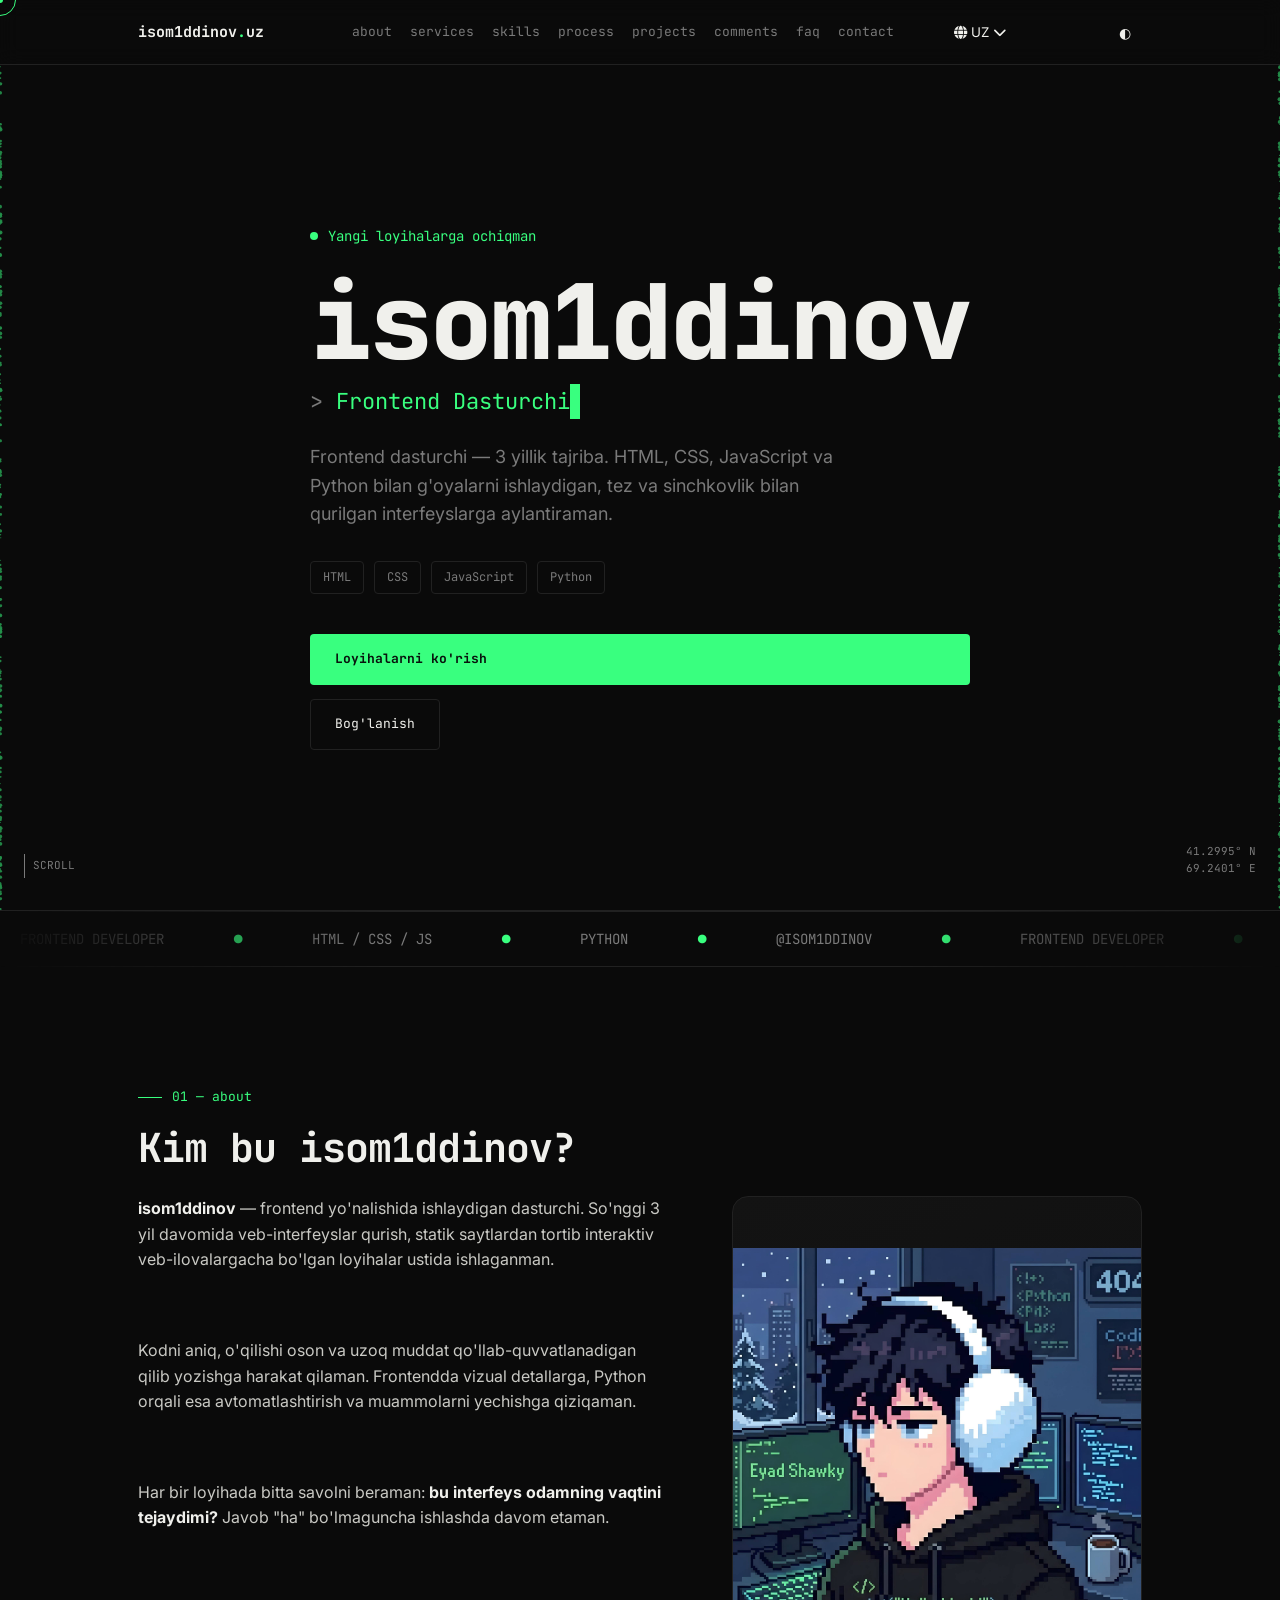
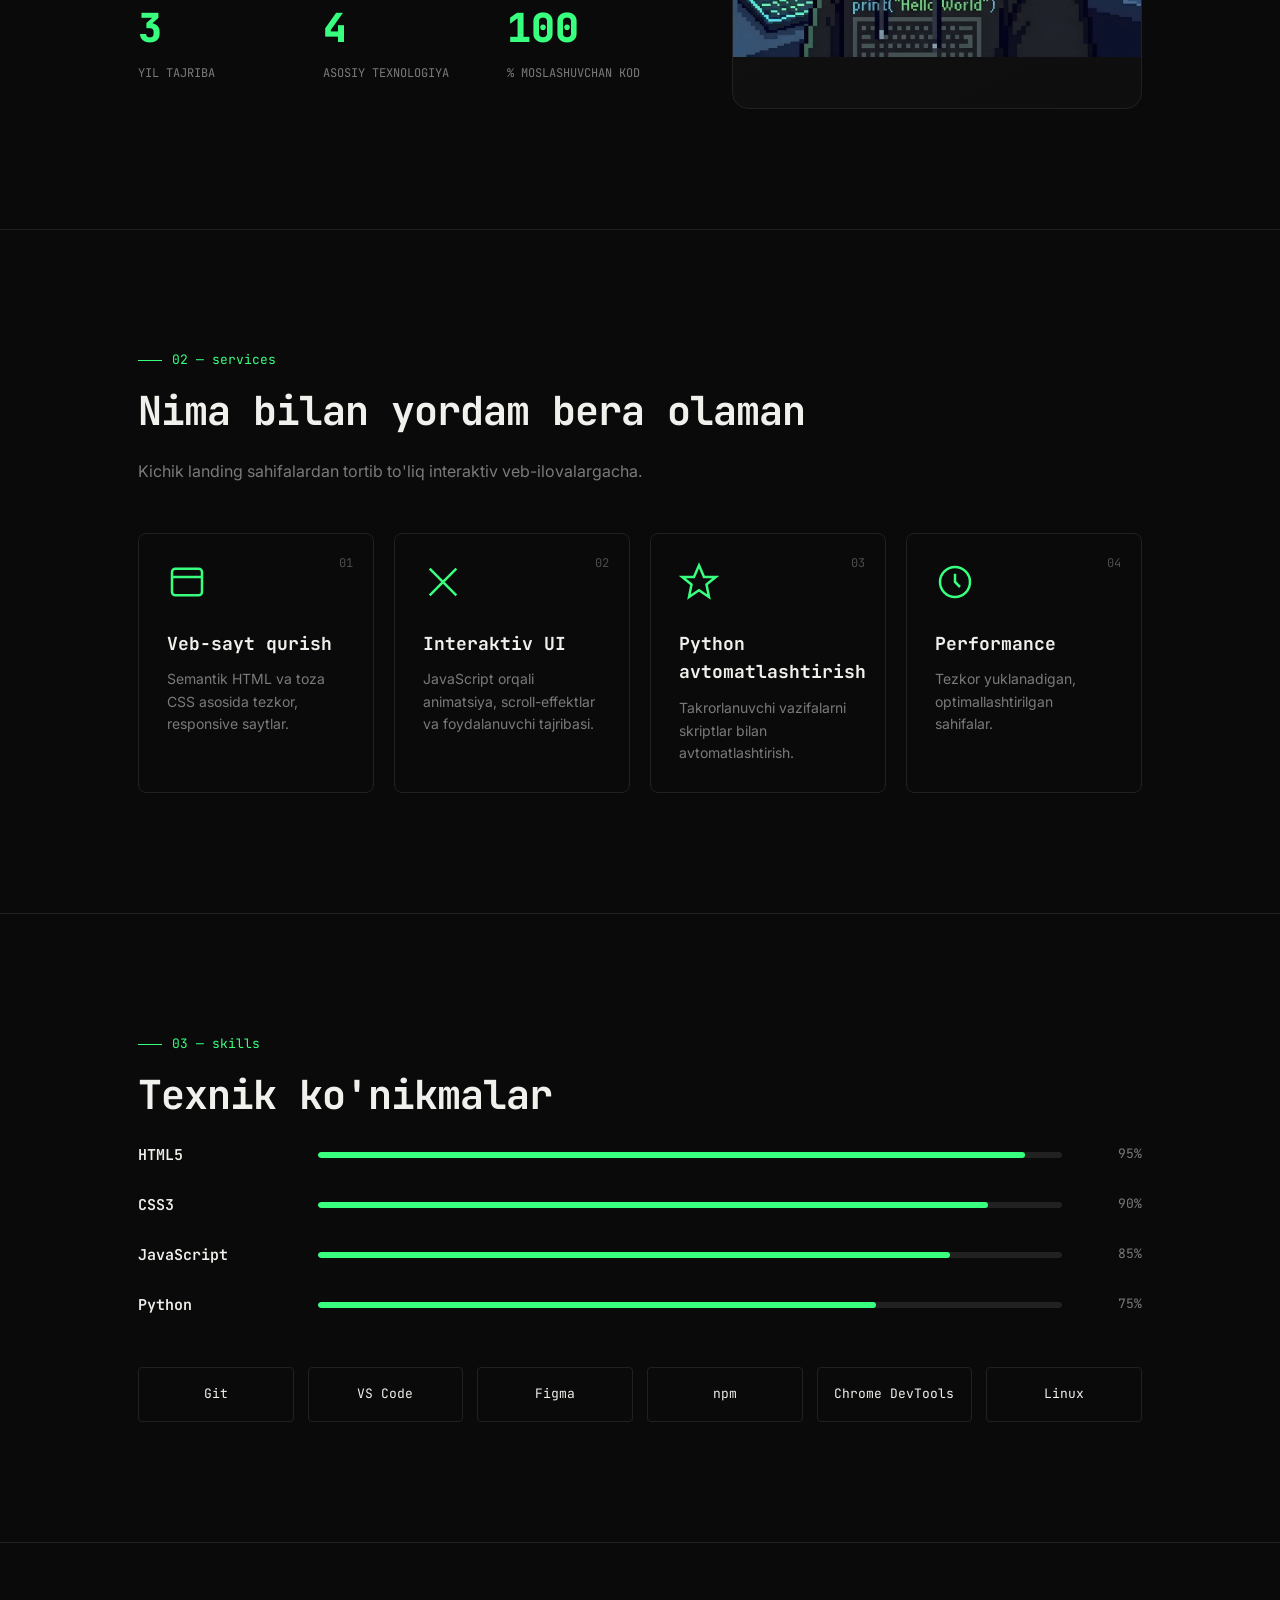
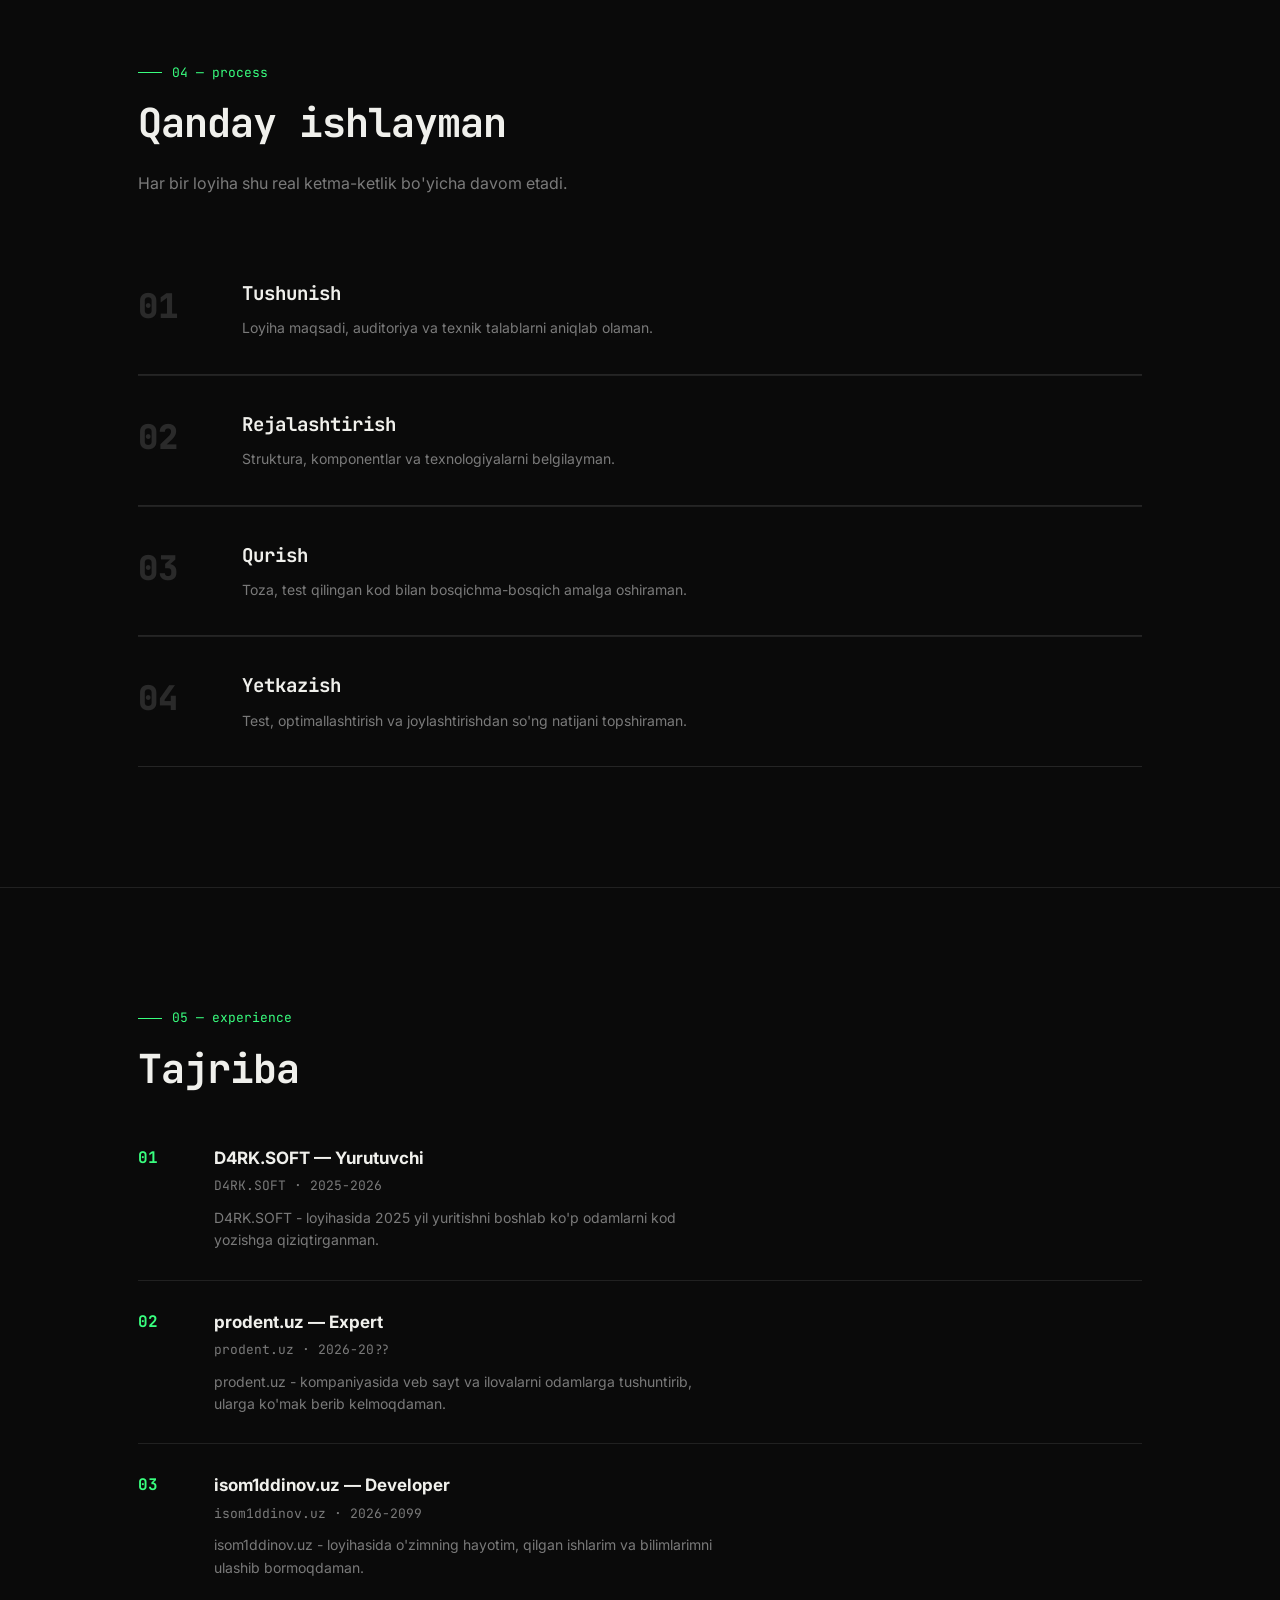
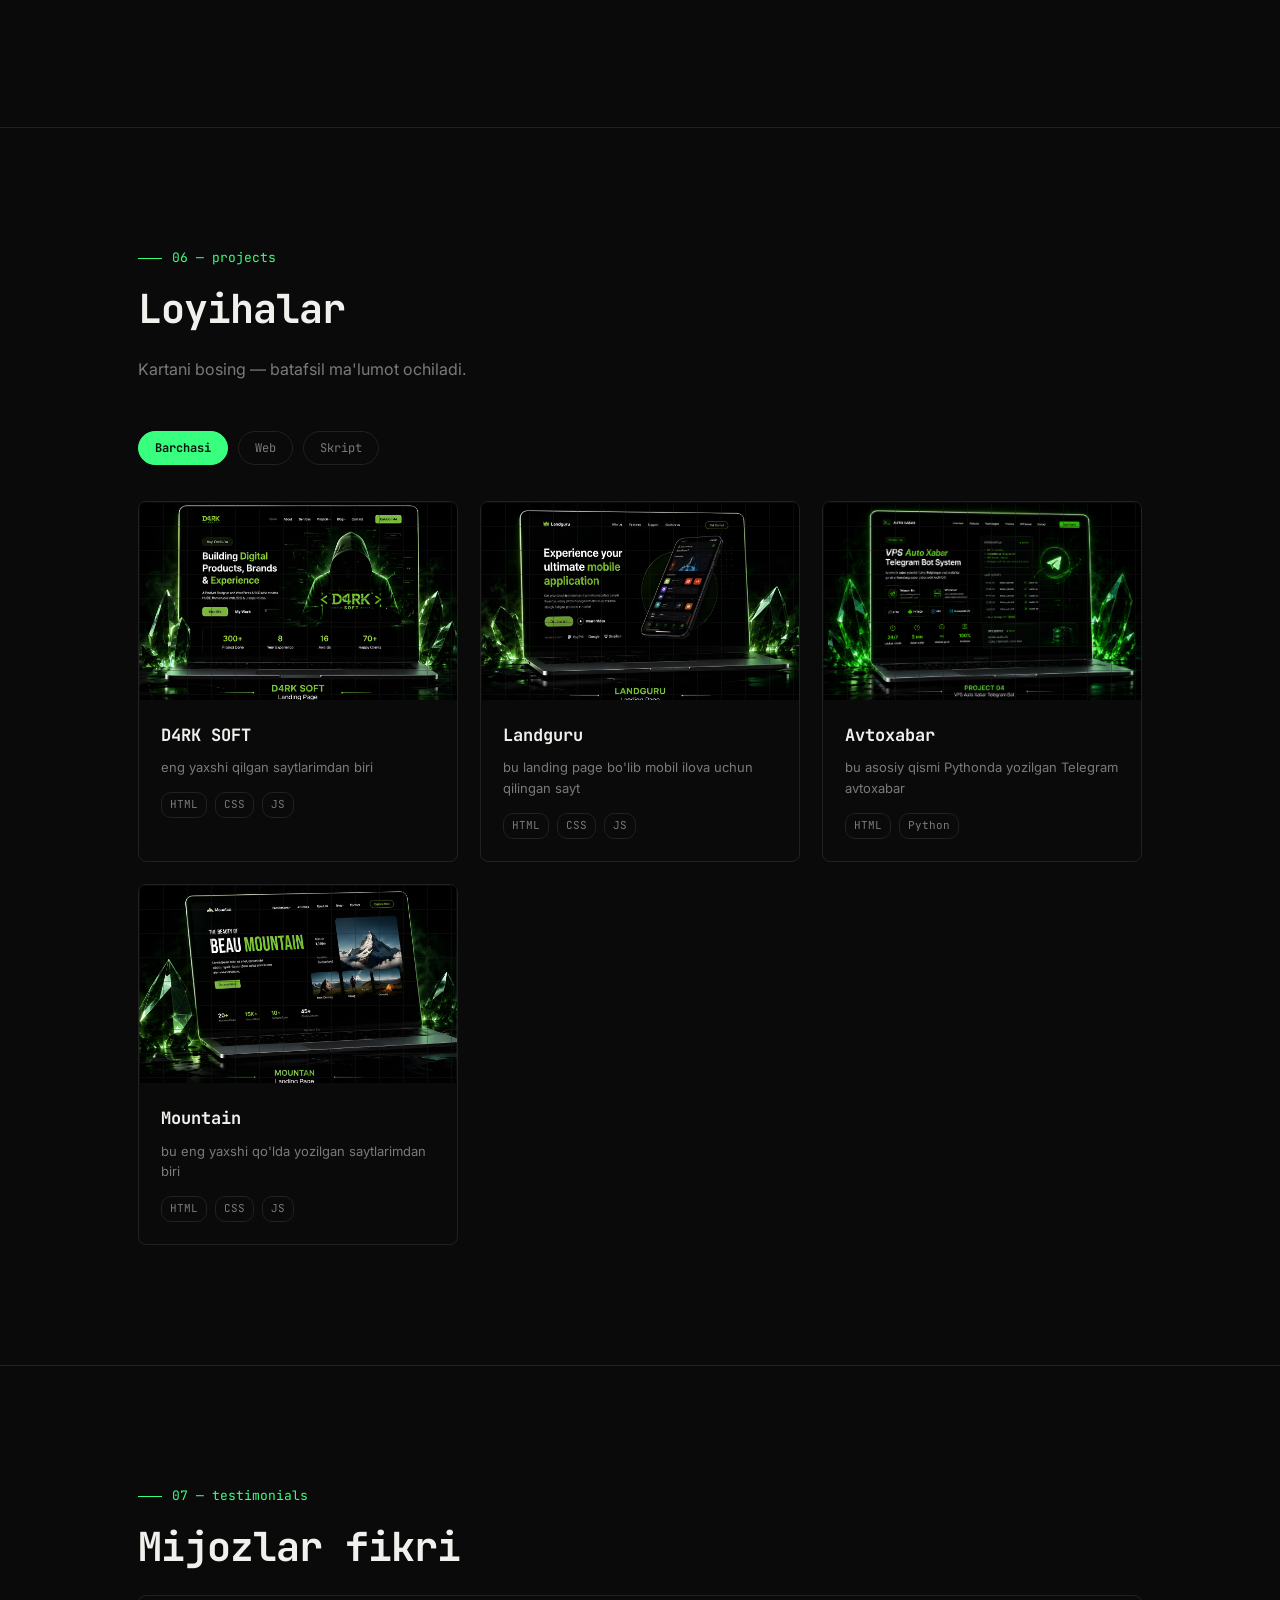
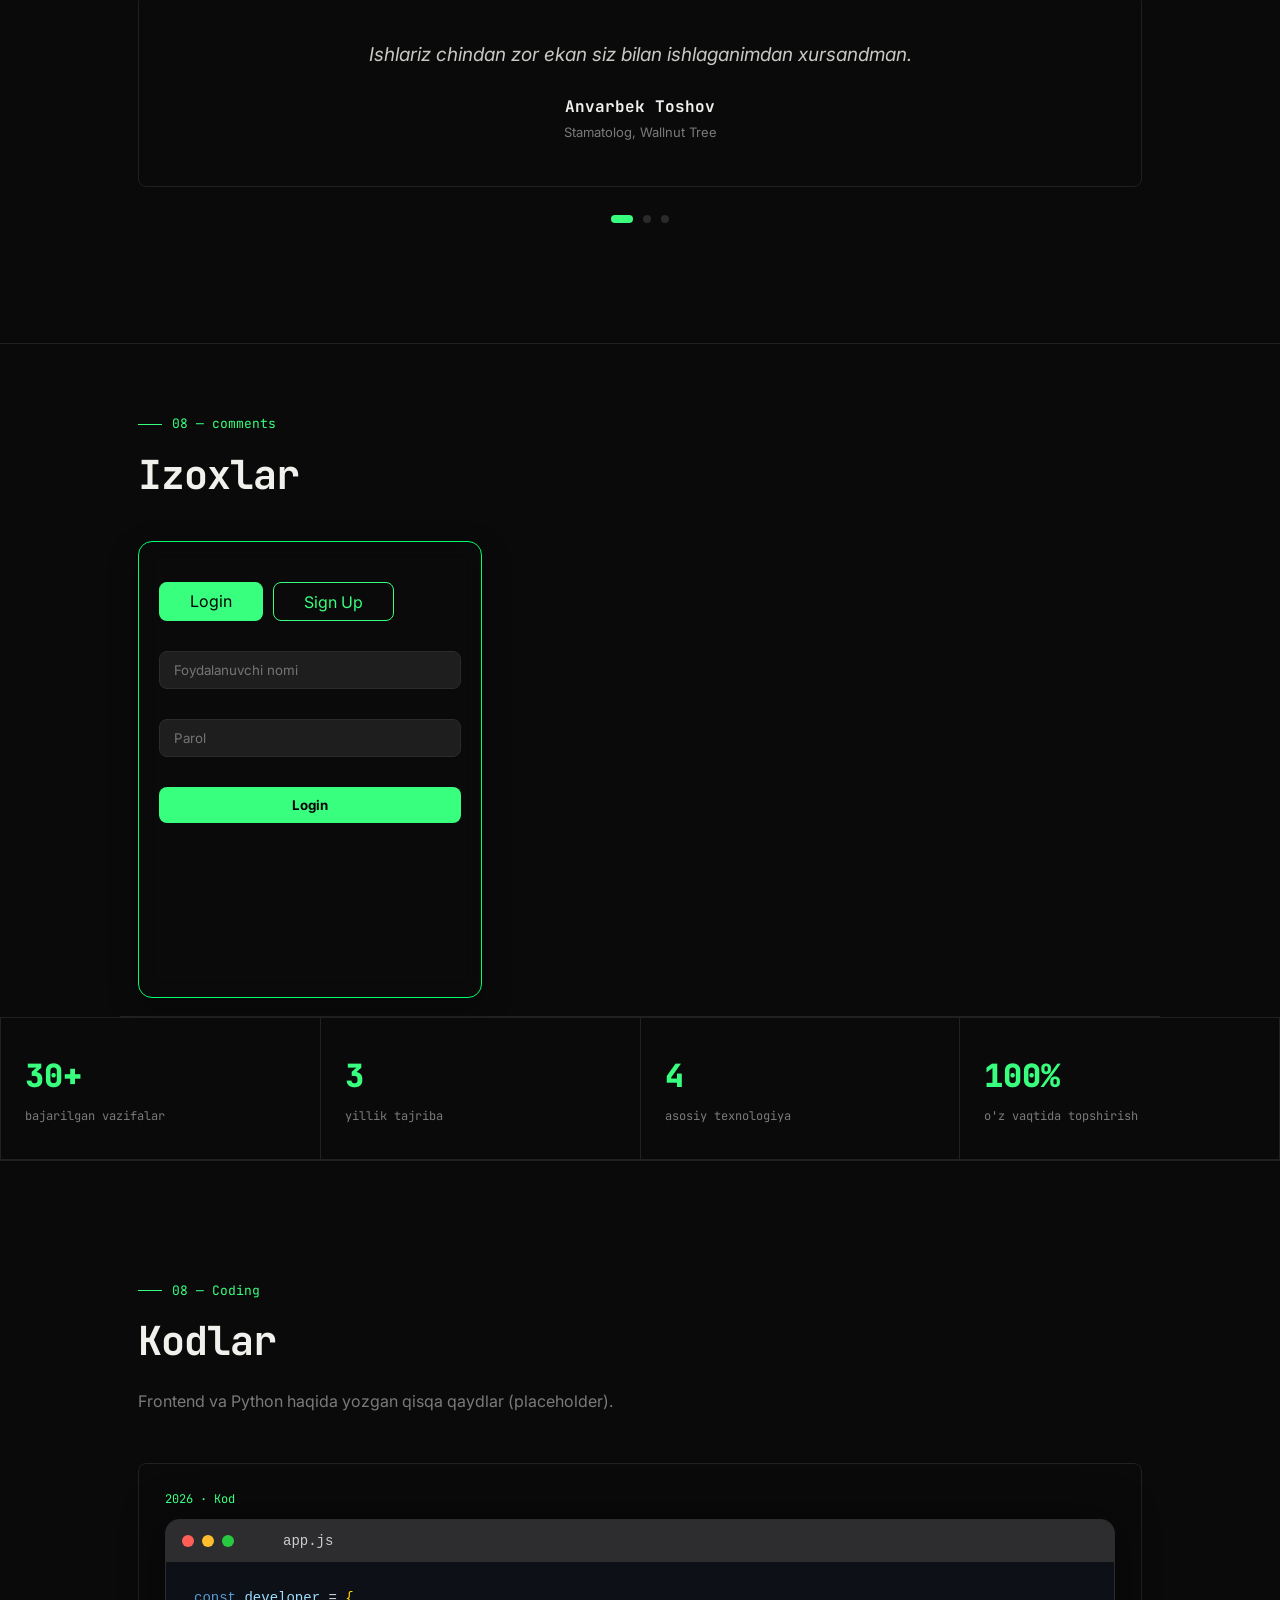
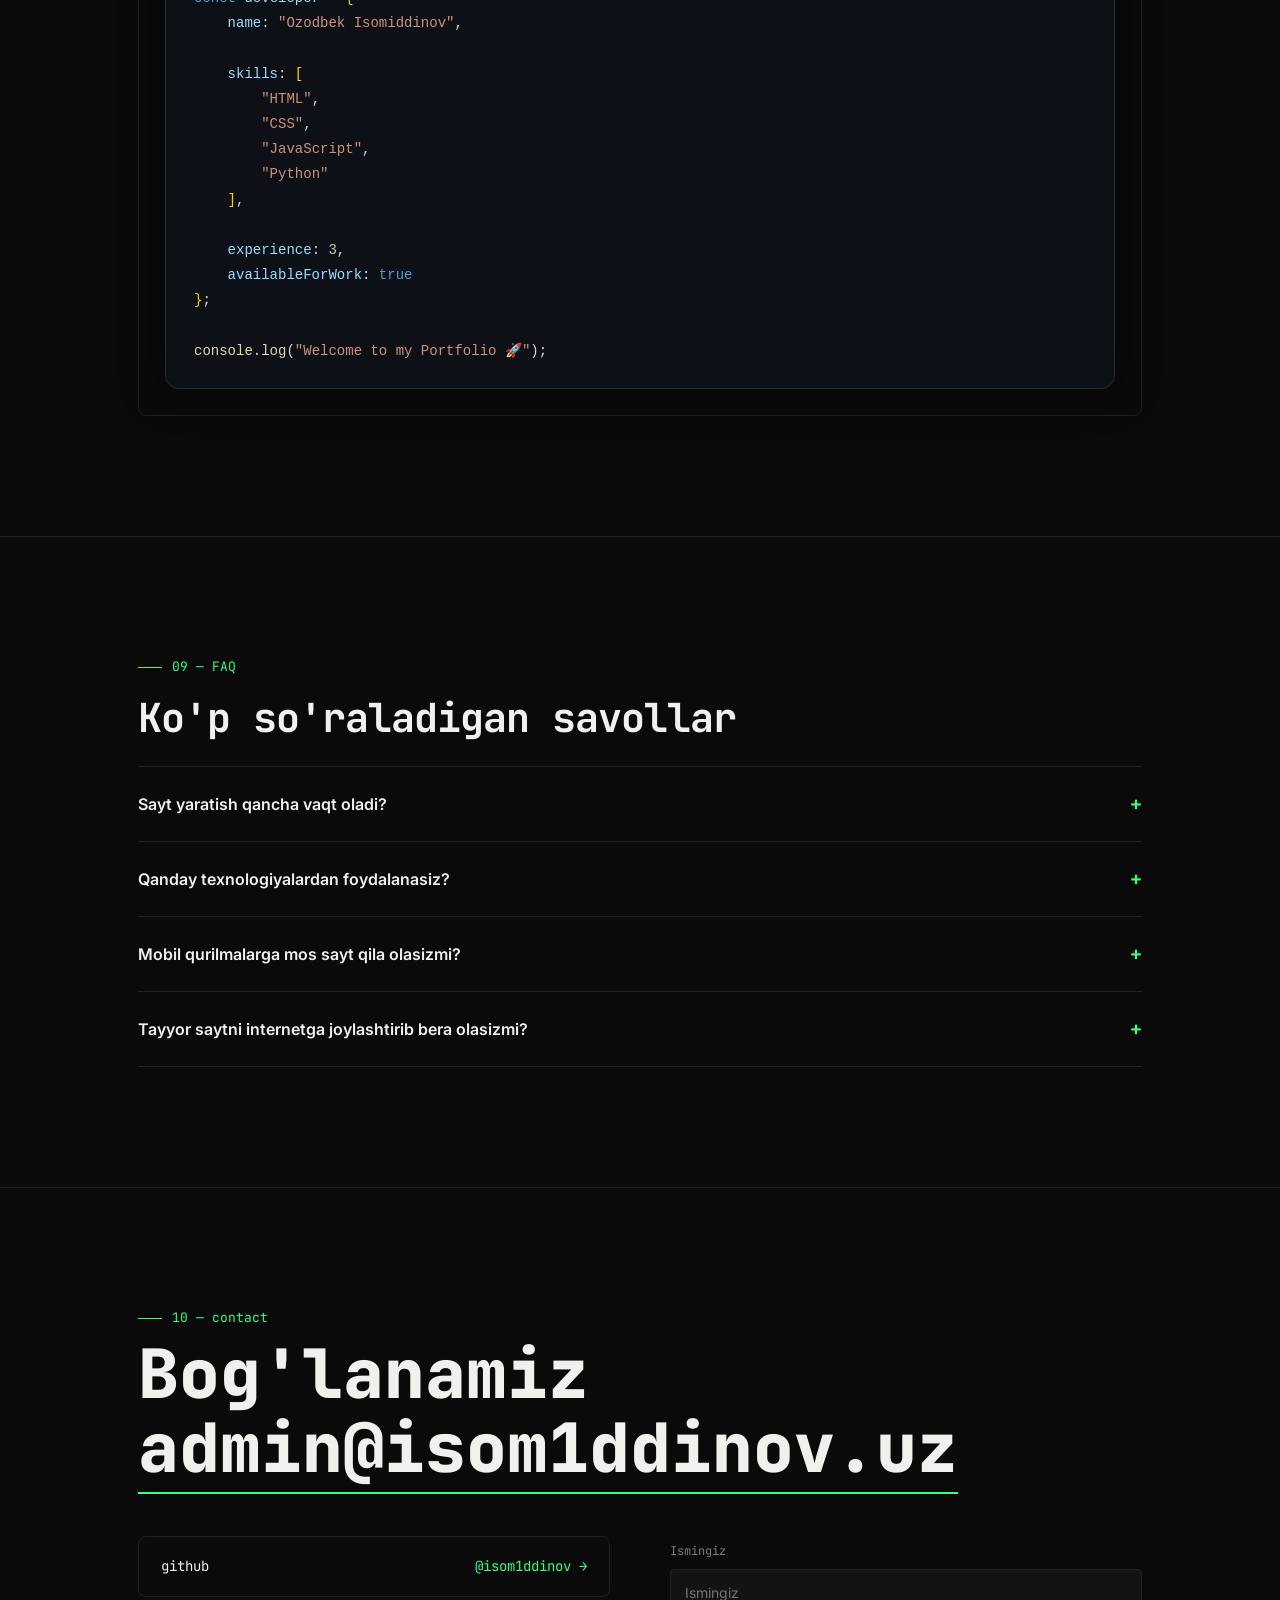
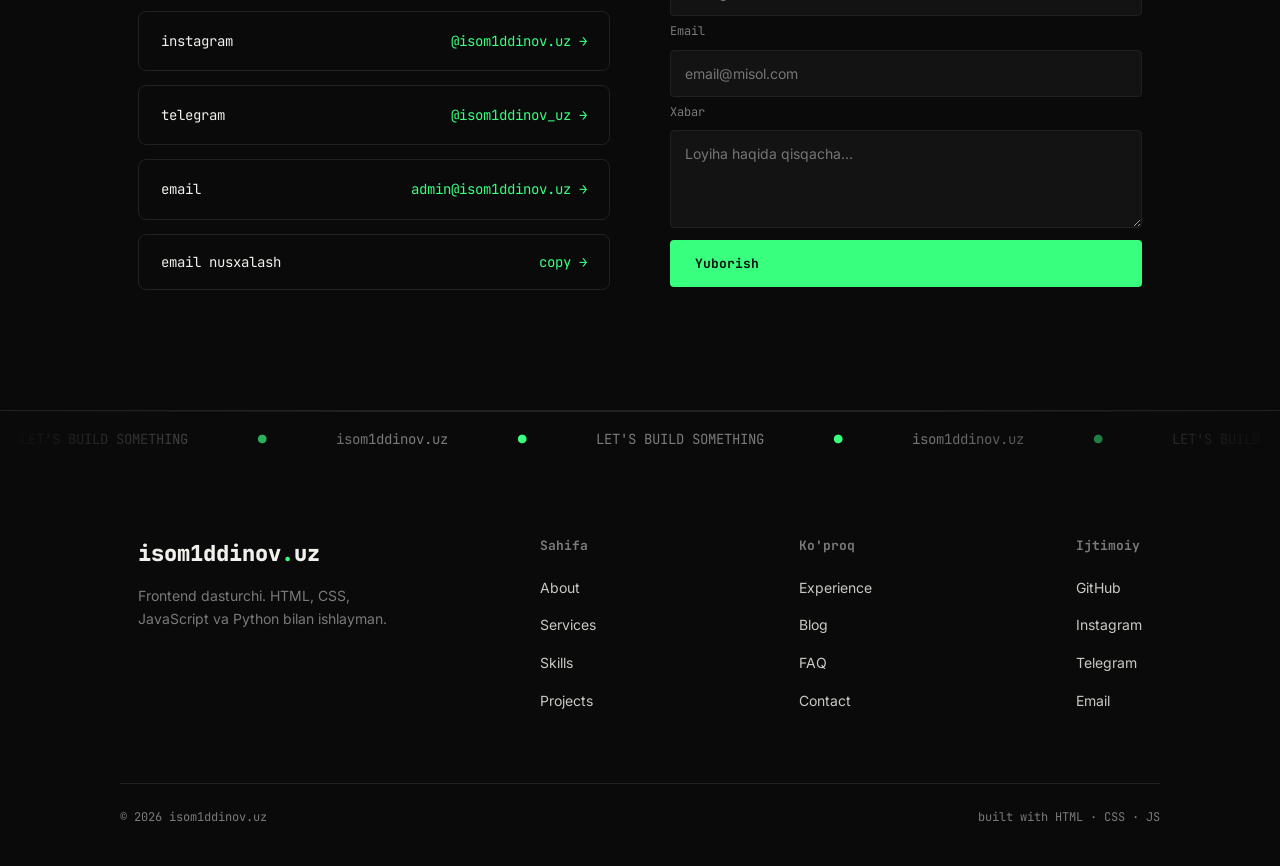
==== commit 57db45d7: "Add files via upload" ====
--- a/index.html
+++ b/index.html
@@ -1,3490 +1,4537 @@
-<!DOCTYPE html>
-<html lang="uz">
-
-<head>
-    <meta charset="UTF-8">
-    <meta name="viewport" content="width=device-width, initial-scale=1.0">
-    <title>Ozodbek Isomiddinov | Web Developer</title>
-    <meta name="description"
-        content="Ozodbek Isomiddinovning portfolio sayti. HTML, CSS, JavaScript va zamonaviy veb-loyihalar.">
-    <link rel="canonical" href="https://isom1ddinov.uz/">
-    <link rel="icon" type="image/jpg" href="img/IMG_3496.PNG">
-    <link rel="preconnect" href="https://fonts.googleapis.com">
-    <link rel="stylesheet" href="https://cdnjs.cloudflare.com/ajax/libs/font-awesome/6.7.2/css/all.min.css">
-    <link rel="stylesheet" href="style.css">
-    <link
-        href="https://fonts.googleapis.com/css2?family=JetBrains+Mono:wght@400;500;600;700;800&family=Inter:wght@400;500;600;700;800&display=swap"
-        rel="stylesheet">
-    <style>
-        /* =========================================================
-   DESIGN TOKENS
-========================================================= */
-        :root {
-            --bg: #0a0a0a;
-            --bg-alt: #0e0e0e;
-            --surface: #131313;
-            --surface-2: #181818;
-            --text: #f0f0ec;
-            --text-dim: #c9c9c4;
-            --muted: #7a7a7a;
-            --muted-2: #4d4d4d;
-            --accent: #39ff7f;
-            --accent-dim: rgba(57, 255, 127, 0.14);
-            --border: #212121;
-            --border-2: #2a2a2a;
-            --radius-sm: 4px;
-            --radius-md: 8px;
-            --radius-lg: 16px;
-            --ease: cubic-bezier(.22, .61, .36, 1);
-            --font-mono: 'JetBrains Mono', monospace;
-            --font-sans: 'Inter', sans-serif;
-        }
-
-        :root.light {
-            --bg: #f5f5f2;
-            --bg-alt: #efefec;
-            --surface: #ffffff;
-            --surface-2: #f0f0ed;
-            --text: #0a0a0a;
-            --text-dim: #333330;
-            --muted: #6b6b6b;
-            --muted-2: #9a9a9a;
-            --border: #e2e2de;
-            --border-2: #d5d5d0;
-        }
-
-        /* =========================================================
-   RESET
-========================================================= */
-        *,
-        *::before,
-        *::after {
-            margin: 0;
-            padding: 0;
-            box-sizing: border-box;
-        }
-
-        html {
-            scroll-behavior: smooth;
-        }
-
-        body {
-            background: var(--bg);
-            color: var(--text);
-            font-family: var(--font-sans);
-            line-height: 1.6;
-            -webkit-font-smoothing: antialiased;
-            overflow-x: hidden;
-            cursor: none;
-            transition: background .4s var(--ease), color .4s var(--ease);
-        }
-
-        ::selection {
-            background: var(--accent);
-            color: #0a0a0a;
-        }
-
-        a {
-            color: inherit;
-            text-decoration: none;
-        }
-
-        ul {
-            list-style: none;
-        }
-
-        button {
-            font-family: inherit;
-            background: none;
-            border: none;
-            color: inherit;
-            cursor: none;
-        }
-
-        img {
-            max-width: 100%;
-            display: block;
-        }
-
-        .mono {
-            font-family: var(--font-mono);
-        }
-
-        /* custom scrollbar */
-        ::-webkit-scrollbar {
-            width: 10px;
-        }
-
-        ::-webkit-scrollbar-track {
-            background: var(--bg);
-        }
-
-        ::-webkit-scrollbar-thumb {
-            background: var(--border-2);
-            border-radius: 10px;
-            border: 2px solid var(--bg);
-        }
-
-        ::-webkit-scrollbar-thumb:hover {
-            background: var(--accent);
-        }
-
-        .wrap {
-            max-width: 1040px;
-            margin: 0 auto;
-            padding: 0 18px;
-        }
-
-        .wrap-narrow {
-            max-width: 1040px;
-        }
-
-        /* =========================================================
-   SCROLL PROGRESS BAR
-========================================================= */
-        #scroll-progress {
-            position: fixed;
-            top: 0;
-            left: 0;
-            height: 2px;
-            background: var(--accent);
-            width: 0%;
-            z-index: 10001;
-            transition: width .1s linear;
-        }
-
-        /* =========================================================
-   CUSTOM CURSOR + TRAIL
-========================================================= */
-        .cursor-dot,
-        .cursor-ring {
-            position: fixed;
-            top: 0;
-            left: 0;
-            pointer-events: none;
-            z-index: 9999;
-            border-radius: 50%;
-            transform: translate(-50%, -50%);
-        }
-
-        .cursor-dot {
-            width: 6px;
-            height: 6px;
-            background: var(--accent);
-        }
-
-        .cursor-ring {
-            width: 32px;
-            height: 32px;
-            border: 1px solid var(--accent);
-            transition: width .25s, height .25s, border-color .25s, background .25s;
-        }
-
-        .cursor-ring.hover {
-            width: 64px;
-            height: 64px;
-            background: var(--accent-dim);
-        }
-
-        .cursor-ring.text-hover {
-            width: 90px;
-            height: 90px;
-        }
-
-        #cursor-trail-canvas {
-            position: fixed;
-            inset: 0;
-            pointer-events: none;
-            z-index: 9998;
-        }
-
-        @media (max-width:4900px) {
-            .about p {
-                margin-bottom: 65px;
-            }
-        }
-
-        @media (max-width:900px) {
-            .about p {
-                margin-bottom: 45px;
-            }
-        }
-
-        @media (max-width:900px),
-        (hover:none) {
-            body {
-                cursor: auto;
-            }
-
-            .footer-main {
-                grid-template-columns: 1fr;
-                gap: 32px;
-                padding: 50px 18px !important;
-            }
-
-            .foot-bottom {
-                padding: 20px 18px !important;
-            }
-
-            .cursor-dot,
-            .cursor-ring,
-            #cursor-trail-canvas {
-                display: none;
-            }
-        }
-
-        /* =========================================================
-   LOADER
-========================================================= */
-        #loader {
-            position: fixed;
-            inset: 0;
-            background: var(--bg);
-            z-index: 10000;
-            display: flex;
-            flex-direction: column;
-            align-items: center;
-            justify-content: center;
-            gap: 18px;
-        }
-
-        #loader .loader-logo {
-            font-family: var(--font-mono);
-            font-weight: 800;
-            font-size: 22px;
-            letter-spacing: -1px;
-        }
-
-        #loader .loader-logo .dot {
-            color: var(--accent);
-        }
-
-        #loader .bar-track {
-            width: 220px;
-            height: 2px;
-            background: var(--border);
-            overflow: hidden;
-        }
-
-        #loader .bar-fill {
-            height: 100%;
-            width: 0%;
-            background: var(--accent);
-            transition: width .1s linear;
-        }
-
-        #loader span.pct {
-            font-family: var(--font-mono);
-            font-size: 12px;
-            color: var(--muted);
-        }
-
-        #loader.hide {
-            animation: fadeOut .7s var(--ease) forwards;
-        }
-
-        @keyframes fadeOut {
-            to {
-                opacity: 0;
-                visibility: hidden;
-            }
-        }
-
-        /* =========================================================
-   NAV
-========================================================= */
-        nav {
-            position: sticky;
-            top: 0;
-            z-index: 100;
-            background: color-mix(in srgb, var(--bg) 20%, transparent);
-            backdrop-filter: blur(10px);
-            border-bottom: 1px solid var(--border);
-        }
-
-        nav .wrap {
-            display: flex;
-            justify-content: space-between;
-            align-items: center;
-            height: 64px;
-        }
-
-        .nav-logo {
-            font-family: var(--font-mono);
-            font-weight: 700;
-            font-size: 15px;
-        }
-
-        .nav-links {
-            display: flex;
-            gap: 18px;
-            font-family: var(--font-mono);
-            font-size: 13px;
-            color: var(--muted);
-            align-items: center;
-            width: 500px;
-        }
-
-        .nav-links a {
-            position: relative;
-            padding: 4px 0;
-        }
-
-        .nav-links a::after {
-            content: '';
-            position: absolute;
-            left: 0;
-            bottom: -2px;
-            width: 0;
-            height: 1px;
-            background: var(--accent);
-            transition: width .25s var(--ease);
-        }
-
-        .nav-links a:hover::after,
-        .nav-links a.active::after {
-            width: 100%;
-        }
-
-        .nav-links a:hover,
-        .nav-links a.active {
-            color: var(--text);
-        }
-
-        .theme-toggle {
-            width: 34px;
-            height: 34px;
-            border-radius: 50%;
-            display: flex;
-            align-items: center;
-            justify-content: center;
-            font-size: 14px;
-            transition: .25s;
-        }
-
-        .nav-burger {
-            display: none;
-            flex-direction: column;
-            justify-content: center;
-            gap: 5px;
-            width: 22px;
-            height: 22px;
-            flex-shrink: 0;
-            z-index: 200;
-            position: relative;
-        }
-
-        .nav-burger span {
-            height: 1px;
-            background: var(--text);
-            width: 100%;
-            transition: .25s var(--ease);
-            transform-origin: center;
-        }
-
-        .nav-burger.open span:nth-child(1) {
-            transform: translateY(6px) rotate(45deg);
-        }
-
-        .nav-burger.open span:nth-child(2) {
-            opacity: 0;
-        }
-
-        .nav-burger.open span:nth-child(3) {
-            transform: translateY(-6px) rotate(-45deg);
-        }
-
-        @media (max-width:760px) {
-            nav .wrap {
-                padding: 0 18px;
-            }
-
-            .form-submit {
-                width: 100%;
-            }
-
-            .about p {
-                margin-bottom: 35px;
-            }
-
-            .nav-logo {
-                font-size: 13px;
-                white-space: nowrap;
-            }
-
-            .nav-links {
-                position: fixed;
-                top: 64px;
-                left: 0;
-                right: 0;
-                bottom: 0;
-                height: calc(100vh - 64px);
-                background: var(--bg);
-                z-index: 150;
-                overflow-y: auto;
-                display: flex;
-                flex-direction: column;
-                align-items: center;
-                justify-content: center;
-                font-size: 19px;
-                transform: translateY(-12px);
-                opacity: 0;
-                pointer-events: none;
-                transition: opacity .3s var(--ease), transform .3s var(--ease);
-            }
-
-            .nav-links.open {
-                opacity: 1;
-                pointer-events: auto;
-                transform: translateY(0);
-            }
-
-            .nav-links a::after {
-                display: none;
-            }
-
-            .nav-burger {
-                display: flex;
-            }
-
-            body.menu-open {
-                overflow: hidden;
-            }
-        }
-
-        /* =========================================
-   MOBILE MENU
-========================================= */
-
-        @media (max-width:760px) {
-            .nav-links {
-                z-index: 150;
-            }
-        }
-
-        /* =========================================================
-   HERO
-========================================================= */
-        .hero {
-            position: relative;
-            min-height: 94vh;
-            display: flex;
-            flex-direction: column;
-            justify-content: center;
-            overflow: hidden;
-        }
-
-        #particles {
-            position: absolute;
-            inset: 0;
-            z-index: 0;
-            opacity: .55;
-            width: 100%;
-            height: 100%;
-        }
-
-        .hero-inner {
-            position: relative;
-            z-index: 1;
-            max-width: 1040px;
-        }
-
-        .eyebrow-row {
-            display: flex;
-            align-items: center;
-            gap: 10px;
-            margin-bottom: 22px;
-        }
-
-        .status-dot {
-            width: 8px;
-            height: 8px;
-            border-radius: 50%;
-            background: var(--accent);
-            box-shadow: 0 0 0 0 var(--accent);
-            animation: pulse 2s infinite;
-        }
-
-        @keyframes pulse {
-            0% {
-                box-shadow: 0 0 0 0 rgba(57, 255, 127, .5);
-            }
-
-            70% {
-                box-shadow: 0 0 0 10px rgba(57, 255, 127, 0);
-            }
-
-            100% {
-                box-shadow: 0 0 0 0 rgba(57, 255, 127, 0);
-            }
-        }
-
-        .prompt-line {
-            color: var(--accent);
-            font-family: var(--font-mono);
-            font-size: 14px;
-        }
-
-        .hero h1 {
-            font-family: var(--font-mono);
-            font-weight: 800;
-            font-size: clamp(40px, 9vw, 104px);
-            line-height: 1;
-            letter-spacing: -2px;
-        }
-
-        .hero h1 .letter {
-            display: inline-block;
-            opacity: 0;
-            transform: translateY(40px) rotate(4deg);
-            animation: rise .6s var(--ease) forwards;
-        }
-
-        @keyframes rise {
-            to {
-                opacity: 1;
-                transform: translateY(0) rotate(0);
-            }
-        }
-
-        .role-cycle {
-            font-family: var(--font-mono);
-            font-size: clamp(16px, 2.4vw, 22px);
-            color: var(--muted);
-            margin-top: 10px;
-            min-height: 1.4em;
-        }
-
-        .role-cycle .rc-accent {
-            color: var(--accent);
-        }
-
-        .cursor-blink {
-            display: inline-block;
-            width: 10px;
-            background: var(--accent);
-            animation: blink 1s step-end infinite;
-        }
-
-        @keyframes blink {
-            50% {
-                opacity: 0;
-            }
-        }
-
-        .hero p.desc {
-            color: var(--muted);
-            font-size: 18px;
-            max-width: 540px;
-            margin-top: 24px;
-        }
-
-        .hero-tags {
-            display: flex;
-            flex-wrap: wrap;
-            gap: 10px;
-            margin-top: 32px;
-        }
-
-        .tag {
-            font-family: var(--font-mono);
-            font-size: 12px;
-            color: var(--muted);
-            border: 1px solid var(--border);
-            padding: 6px 12px;
-            border-radius: var(--radius-sm);
-            transition: .2s;
-        }
-
-        .tag:hover {
-            border-color: var(--accent);
-            color: var(--text);
-            transform: translateY(-2px);
-        }
-
-        .hero-cta {
-            display: flex;
-            gap: 14px;
-            margin-top: 40px;
-            flex-wrap: wrap;
-        }
-
-        .btn {
-            font-family: var(--font-mono);
-            font-size: 13px;
-            padding: 14px 24px;
-            border-radius: var(--radius-sm);
-            display: inline-flex;
-            align-items: center;
-            gap: 8px;
-            transition: .25s var(--ease);
-            border: 1px solid transparent;
-        }
-
-        .btn-primary {
-            background: var(--accent);
-            color: #08130d;
-            font-weight: 700;
-            width: 100%;
-            align-items: center;
-        }
-
-        .btn-primary:hover {
-            transform: translateY(-3px);
-            box-shadow: 0 10px 30px -10px rgba(57, 255, 127, .5);
-        }
-
-        .btn-ghost {
-            border-color: var(--border);
-            color: var(--text);
-        }
-
-        .btn-ghost:hover {
-            border-color: var(--accent);
-            transform: translateY(-3px);
-        }
-
-        .scroll-hint {
-            position: absolute;
-            bottom: 32px;
-            left: 24px;
-            font-family: var(--font-mono);
-            font-size: 11px;
-            color: var(--muted);
-            display: flex;
-            align-items: center;
-            gap: 8px;
-        }
-
-        .scroll-hint .line {
-            width: 1px;
-            height: 24px;
-            background: var(--muted);
-            animation: scrollLine 1.6s ease-in-out infinite;
-        }
-
-        @keyframes scrollLine {
-
-            0%,
-            100% {
-                transform: scaleY(1);
-                opacity: .3;
-            }
-
-            50% {
-                transform: scaleY(1.4);
-                opacity: 1;
-            }
-        }
-
-        .hero-coords {
-            position: absolute;
-            bottom: 32px;
-            right: 24px;
-            font-family: var(--font-mono);
-            font-size: 11px;
-            color: var(--muted);
-            text-align: right;
-        }
-
-        /* =========================================================
-   MARQUEE
-========================================================= */
-        .marquee {
-            border-top: 1px solid var(--border);
-            border-bottom: 1px solid var(--border);
-            overflow: hidden;
-            padding: 16px 0;
-            white-space: nowrap;
-        }
-
-        .marquee-track {
-            display: inline-block;
-            animation: scroll 24s linear infinite;
-            font-family: var(--font-mono);
-            font-size: 14px;
-            color: var(--muted);
-        }
-
-        .marquee:hover .marquee-track {
-            animation-play-state: paused;
-        }
-
-        .marquee-track span {
-            margin: 0 20px;
-        }
-
-        .marquee-track span.dot {
-            color: var(--accent);
-        }
-
-        @keyframes scroll {
-            from {
-                transform: translateX(0);
-            }
-
-            to {
-                transform: translateX(-100%);
-            }
-        }
-
-        /* =========================================================
-   REVEAL
-========================================================= */
-        .reveal {
-            opacity: 0;
-            transform: translateY(30px);
-            transition: opacity .7s var(--ease), transform .7s var(--ease);
-        }
-
-        .reveal.show {
-            opacity: 1;
-            transform: translateY(0);
-        }
-
-        .reveal-scale {
-            opacity: 0;
-            transform: scale(.94);
-            transition: opacity .6s var(--ease), transform .6s var(--ease);
-        }
-
-        .reveal-scale.show {
-            opacity: 1;
-            transform: scale(1);
-        }
-
-        .stagger .reveal:nth-child(1) {
-            transition-delay: 0s;
-        }
-
-        .stagger .reveal:nth-child(2) {
-            transition-delay: .08s;
-        }
-
-        .stagger .reveal:nth-child(3) {
-            transition-delay: .16s;
-        }
-
-        .stagger .reveal:nth-child(4) {
-            transition-delay: .24s;
-        }
-
-        .stagger .reveal:nth-child(5) {
-            transition-delay: .32s;
-        }
-
-        .stagger .reveal:nth-child(6) {
-            transition-delay: .4s;
-        }
-
-        section {
-            padding: 120px 0;
-            border-bottom: 1px solid var(--border);
-            position: relative;
-        }
-
-        .sec-label {
-            font-family: var(--font-mono);
-            font-size: 13px;
-            color: var(--accent);
-            margin-bottom: 8px;
-            display: flex;
-            align-items: center;
-            gap: 10px;
-        }
-
-        .sec-label::before {
-            content: '';
-            width: 24px;
-            height: 1px;
-            background: var(--accent);
-        }
-
-        .sec-title {
-            font-family: var(--font-mono);
-            font-weight: 700;
-            font-size: clamp(28px, 4vw, 40px);
-            margin-bottom: 16px;
-            letter-spacing: -1px;
-        }
-
-        .sec-sub {
-            color: var(--muted);
-            font-size: 16px;
-            max-width: 560px;
-            margin-bottom: 48px;
-        }
-
-        /* =========================================================
-   ABOUT
-========================================================= */
-        .about-grid {
-            display: grid;
-            grid-template-columns: 1.3fr 1fr;
-            gap: 60px;
-            align-items: start;
-        }
-
-        .about p {
-            color: var(--text-dim);
-            font-size: 16px;
-        }
-
-        .about strong {
-            color: var(--text);
-        }
-
-        .about-photo {
-            aspect-ratio: 4/5;
-            border-radius: var(--radius-lg);
-            border: 1px solid var(--border);
-            background: linear-gradient(155deg, var(--surface), var(--bg-alt));
-            display: flex;
-            align-items: center;
-            justify-content: center;
-            font-family: var(--font-mono);
-            color: var(--muted-2);
-            font-size: 13px;
-            position: relative;
-            overflow: hidden;
-            width: 100%;
-            height: 100%;
-        }
-
-        .about-photo::before {
-            content: '';
-            position: absolute;
-            inset: 0;
-            background-size: 16px 16px;
-            opacity: .5;
-        }
-
-        .stats-row {
-            display: grid;
-            grid-template-columns: repeat(3, 1fr);
-            gap: 20px;
-            margin-top: 44px;
-        }
-
-        .stat-num {
-            font-family: var(--font-mono);
-            font-weight: 800;
-            font-size: 40px;
-            color: var(--accent);
-        }
-
-        .stat-label {
-            color: var(--muted);
-            font-size: 12px;
-            font-family: var(--font-mono);
-            margin-top: 4px;
-        }
-
-        @media (max-width:760px) {
-            .about-grid {
-                grid-template-columns: 1fr;
-            }
-
-            .about-photo {
-                aspect-ratio: 16/9;
-                order: -1;
-            }
-
-            #reviews-section {
-                display: block;
-            }
-
-            .auth-card {
-                margin-right: 0 !important;
-                width: 100% !important;
-                margin-bottom: 10px !important;
-                height: 315px !important;
-            }
-
-            .user-card,
-            .comment-form-card {
-                margin-right: 0 !important;
-                width: 100% !important;
-                margin-bottom: 10px !important;
-            }
-        }
-
-        /* =========================================================
-   SERVICES
-========================================================= */
-        .services-grid {
-            display: grid;
-            grid-template-columns: repeat(auto-fit, minmax(220px, 1fr));
-            gap: 20px;
-        }
-
-        .service-card {
-            border: 1px solid var(--border);
-            border-radius: var(--radius-md);
-            padding: 28px;
-            transition: transform .3s var(--ease), border-color .3s var(--ease);
-            position: relative;
-            overflow: hidden;
-            transform-style: preserve-3d;
-            will-change: transform;
-        }
-
-        .service-card:hover {
-            border-color: var(--accent);
-        }
-
-        .service-card .icon {
-            width: 40px;
-            height: 40px;
-            margin-bottom: 20px;
-            color: var(--accent);
-        }
-
-        .service-card h3 {
-            font-family: var(--font-mono);
-            font-size: 18px;
-            margin-bottom: 10px;
-        }
-
-        .service-card p {
-            color: var(--muted);
-            font-size: 14px;
-        }
-
-        .service-card .idx {
-            position: absolute;
-            top: 20px;
-            right: 20px;
-            font-family: var(--font-mono);
-            font-size: 12px;
-            color: var(--muted-2);
-        }
-
-        /* =========================================================
-   SKILLS
-========================================================= */
-        .skills-list {
-            display: flex;
-            flex-direction: column;
-            gap: 26px;
-        }
-
-        .skill-row {
-            display: grid;
-            grid-template-columns: 160px 1fr 60px;
-            gap: 20px;
-            align-items: center;
-        }
-
-        .skill-name {
-            font-family: var(--font-mono);
-            font-weight: 600;
-            font-size: 15px;
-        }
-
-        .skill-bar-track {
-            height: 6px;
-            background: var(--border);
-            border-radius: 10px;
-            overflow: hidden;
-        }
-
-        .skill-bar-fill {
-            height: 100%;
-            background: var(--accent);
-            width: 0%;
-            transition: width 1.2s var(--ease);
-            border-radius: 10px;
-        }
-
-        .skill-pct {
-            font-family: var(--font-mono);
-            font-size: 13px;
-            color: var(--muted);
-            text-align: right;
-        }
-
-        .tools-grid {
-            display: grid;
-            grid-template-columns: repeat(auto-fit, minmax(130px, 1fr));
-            gap: 14px;
-            margin-top: 50px;
-        }
-
-        .tool-chip {
-            border: 1px solid var(--border);
-            border-radius: var(--radius-sm);
-            padding: 16px;
-            text-align: center;
-            font-family: var(--font-mono);
-            font-size: 13px;
-            transition: .2s;
-        }
-
-        .tool-chip:hover {
-            border-color: var(--accent);
-            transform: translateY(-3px);
-            color: var(--accent);
-        }
-
-        /* =========================================================
-   PROCESS
-========================================================= */
-        .process-list {
-            counter-reset: step;
-        }
-
-        .process-item {
-            display: grid;
-            grid-template-columns: 80px 1fr;
-            gap: 24px;
-            padding: 34px 0;
-            border-top: 1px solid var(--border);
-            position: relative;
-            border-bottom: #252525 1px solid;
-        }
-
-        .process-item:first-child {
-            border-top: none;
-        }
-
-        .process-num {
-            font-family: var(--font-mono);
-            font-size: 34px;
-            font-weight: 800;
-            color: var(--border-2);
-            transition: color .3s;
-        }
-
-        .process-item:hover .process-num {
-            color: var(--accent);
-        }
-
-        .process-item h3 {
-            font-family: var(--font-mono);
-            font-size: 19px;
-            margin-bottom: 8px;
-        }
-
-        .process-item p {
-            color: var(--muted);
-            font-size: 14px;
-            max-width: 520px;
-        }
-
-        /* =========================================================
-   EXPERIENCE TIMELINE
-========================================================= */
-        .timeline {
-            display: flex;
-            flex-direction: column;
-        }
-
-        .tl-item {
-            display: grid;
-            grid-template-columns: 56px 1fr;
-            gap: 20px;
-            padding: 28px 0;
-            border-top: 1px solid var(--border);
-        }
-
-        .tl-item:first-child {
-            border-top: none;
-        }
-
-        .tl-num {
-            font-family: var(--font-mono);
-            color: var(--accent);
-            font-weight: 700;
-        }
-
-        .tl-role {
-            font-weight: 700;
-            font-size: 17px;
-        }
-
-        .tl-meta {
-            color: var(--muted);
-            font-size: 13px;
-            font-family: var(--font-mono);
-            margin-top: 4px;
-        }
-
-        .tl-desc {
-            color: var(--muted);
-            font-size: 14px;
-            margin-top: 10px;
-            max-width: 520px;
-        }
-
-        /* =========================================================
-   PROJECTS
-========================================================= */
-        .project-filters {
-            display: flex;
-            gap: 10px;
-            margin-bottom: 36px;
-            flex-wrap: wrap;
-        }
-
-        .filter-btn {
-            font-family: var(--font-mono);
-            font-size: 12px;
-            padding: 8px 16px;
-            border: 1px solid var(--border);
-            border-radius: 20px;
-            color: var(--muted);
-            transition: .2s;
-        }
-
-        .filter-btn:hover {
-            color: var(--text);
-        }
-
-        .filter-btn.active {
-            background: var(--accent);
-            color: #08130d;
-            border-color: var(--accent);
-            font-weight: 700;
-        }
-
-        .projects-grid {
-            display: grid;
-            grid-template-columns: repeat(auto-fit, minmax(280px, 1fr));
-            gap: 22px;
-        }
-
-        .project-card {
-            border: 1px solid var(--border);
-            border-radius: var(--radius-md);
-            overflow: hidden;
-            cursor: none;
-            transition: transform .3s var(--ease), border-color .3s var(--ease);
-        }
-
-        .project-card:hover {
-            border-color: var(--accent);
-            transform: translateY(-6px);
-        }
-
-        .project-thumb {
-            aspect-ratio: 16/10;
-            background: linear-gradient(135deg, var(--surface-2), var(--bg-alt));
-            position: relative;
-            display: flex;
-            align-items: center;
-            justify-content: center;
-            font-family: var(--font-mono);
-            color: var(--muted-2);
-            font-size: 13px;
-            overflow: hidden;
-        }
-
-        .project-thumb::after {
-            content: '';
-            position: absolute;
-            inset: 0;
-            background-image: linear-gradient(var(--border) 1px, transparent 1px), linear-gradient(90deg, var(--border) 1px, transparent 1px);
-            background-size: 24px 24px;
-            opacity: .3;
-        }
-
-        .project-body {
-            padding: 22px;
-        }
-
-        .project-body h3 {
-            font-family: var(--font-mono);
-            font-size: 17px;
-            margin-bottom: 8px;
-        }
-
-        .project-body p {
-            color: var(--muted);
-            font-size: 13px;
-            margin-bottom: 14px;
-        }
-
-        .project-tags {
-            display: flex;
-            gap: 8px;
-            flex-wrap: wrap;
-        }
-
-        .project-tags span {
-            font-family: var(--font-mono);
-            font-size: 11px;
-            color: var(--muted);
-            border: 1px solid var(--border);
-            padding: 3px 8px;
-            border-radius: 10px;
-        }
-
-        /* MODAL */
-        #modal-overlay {
-            position: fixed;
-            inset: 0;
-            background: rgba(0, 0, 0, .7);
-            backdrop-filter: blur(4px);
-            z-index: 5000;
-            display: flex;
-            align-items: center;
-            justify-content: center;
-            padding: 24px;
-            opacity: 0;
-            pointer-events: none;
-            transition: opacity .3s var(--ease);
-        }
-
-        #modal-overlay.open {
-            opacity: 1;
-            pointer-events: auto;
-        }
-
-        .modal-box {
-            background: var(--surface);
-            border: 1px solid var(--border-2);
-            border-radius: var(--radius-lg);
-            max-width: 560px;
-            width: 100%;
-            padding: 40px;
-            position: relative;
-            transform: translateY(20px) scale(.97);
-            transition: transform .3s var(--ease);
-            max-height: 80vh;
-            overflow-y: auto;
-        }
-
-        #modal-overlay.open .modal-box {
-            transform: translateY(0) scale(1);
-        }
-
-        .modal-close {
-            position: absolute;
-            top: 20px;
-            right: 20px;
-            font-family: var(--font-mono);
-            font-size: 20px;
-            width: 32px;
-            height: 32px;
-            border: 1px solid var(--border);
-            border-radius: 50%;
-            display: flex;
-            align-items: center;
-            justify-content: center;
-            transition: .2s;
-        }
-
-        .modal-close:hover {
-            border-color: var(--accent);
-            color: var(--accent);
-        }
-
-        .modal-box h3 {
-            font-family: var(--font-mono);
-            font-size: 24px;
-            margin-bottom: 14px;
-        }
-
-        .modal-box p {
-            color: var(--muted);
-            font-size: 14px;
-            margin-bottom: 12px;
-        }
-
-        .modal-tags {
-            display: flex;
-            gap: 8px;
-            flex-wrap: wrap;
-            margin-top: 18px;
-        }
-
-        .modal-tags span {
-            font-family: var(--font-mono);
-            font-size: 12px;
-            color: var(--accent);
-            border: 1px solid var(--accent);
-            padding: 4px 10px;
-            border-radius: 10px;
-        }
-
-        /* =========================================================
-   TESTIMONIALS
-========================================================= */
-        .testimonial-carousel {
-            position: relative;
-            overflow: hidden;
-        }
-
-        .testimonial-track {
-            display: flex;
-            transition: transform .5s var(--ease);
-        }
-
-        .testimonial-slide {
-            min-width: 100%;
-        }
-
-        .testimonial-card {
-            border: 1px solid var(--border);
-            border-radius: var(--radius-md);
-            padding: 44px;
-            text-align: center;
-        }
-
-        .testimonial-card p {
-            font-size: 19px;
-            color: var(--text-dim);
-            max-width: 560px;
-            margin: 0 auto 24px;
-            font-style: italic;
-        }
-
-        .testimonial-name {
-            font-family: var(--font-mono);
-            font-weight: 700;
-        }
-
-        .testimonial-role {
-            color: var(--muted);
-            font-size: 13px;
-            margin-top: 2px;
-        }
-
-        .carousel-dots {
-            display: flex;
-            justify-content: center;
-            gap: 10px;
-            margin-top: 28px;
-        }
-
-        .carousel-dots button {
-            width: 8px;
-            height: 8px;
-            border-radius: 50%;
-            background: var(--border-2);
-            transition: .2s;
-        }
-
-        .carousel-dots button.active {
-            background: var(--accent);
-            width: 22px;
-            border-radius: 10px;
-        }
-
-        /* =========================================================
-   AWARDS / FUN FACTS
-========================================================= */
-        .facts-grid {
-            display: grid;
-            grid-template-columns: repeat(auto-fit, minmax(200px, 1fr));
-            gap: 1px;
-            background: var(--border);
-            border: 1px solid var(--border);
-        }
-
-        .fact-cell {
-            background: var(--bg);
-            padding: 32px 24px;
-        }
-
-        .fact-cell .n {
-            font-family: var(--font-mono);
-            font-weight: 800;
-            font-size: 32px;
-            color: var(--accent);
-        }
-
-        .fact-cell .l {
-            color: var(--muted);
-            font-size: 12px;
-            font-family: var(--font-mono);
-            margin-top: 6px;
-        }
-
-        /* =========================================================
-   BLOG / ARTICLES
-========================================================= */
-        .blog-grid {
-            display: grid;
-            grid-template-columns: repeat(auto-fit, minmax(260px, 1fr));
-            gap: 24px;
-        }
-
-        .blog-card {
-            border: 1px solid var(--border);
-            border-radius: var(--radius-md);
-            padding: 26px;
-            transition: .25s;
-        }
-
-        .blog-card:hover {
-            border-color: var(--accent);
-            transform: translateY(-4px);
-        }
-
-        .blog-date {
-            font-family: var(--font-mono);
-            font-size: 12px;
-            color: var(--accent);
-            margin-bottom: 10px;
-        }
-
-        .blog-card h3 {
-            font-size: 17px;
-            margin-bottom: 10px;
-        }
-
-        .blog-card p {
-            color: var(--muted);
-            font-size: 14px;
-        }
-
-        /* =========================================================
-   FAQ ACCORDION
-========================================================= */
-        .faq-list {
-            border-top: 1px solid var(--border);
-        }
-
-        .faq-item {
-            border-bottom: 1px solid var(--border);
-        }
-
-        .faq-q {
-            width: 100%;
-            display: flex;
-            justify-content: space-between;
-            align-items: center;
-            padding: 24px 0;
-            text-align: left;
-            font-size: 16px;
-            font-weight: 600;
-        }
-
-        .faq-q .plus {
-            font-family: var(--font-mono);
-            color: var(--accent);
-            font-size: 20px;
-            transition: transform .3s;
-            flex-shrink: 0;
-            margin-left: 20px;
-        }
-
-        .faq-item.open .plus {
-            transform: rotate(45deg);
-        }
-
-        .faq-a {
-            max-height: 0;
-            overflow: hidden;
-            transition: max-height .35s var(--ease);
-        }
-
-        .faq-a-inner {
-            padding-bottom: 24px;
-            color: var(--muted);
-            font-size: 14px;
-            max-width: 640px;
-        }
-
-        /* =========================================================
-   CONTACT
-========================================================= */
-        .contact-big {
-            font-family: var(--font-mono);
-            font-weight: 800;
-            font-size: clamp(32px, 7vw, 68px);
-            line-height: 1.1;
-        }
-
-        .contact-big a {
-            border-bottom: 2px solid var(--accent);
-        }
-
-        .contact-layout {
-            display: grid;
-            grid-template-columns: 1fr 1fr;
-            gap: 60px;
-            margin-top: 50px;
-            align-items: start;
-        }
-
-        .contact-grid {
-            display: flex;
-            flex-direction: column;
-            gap: 14px;
-        }
-
-        .contact-row {
-            display: flex;
-            justify-content: space-between;
-            align-items: center;
-            padding: 18px 22px;
-            border: 1px solid var(--border);
-            border-radius: var(--radius-md);
-            font-family: var(--font-mono);
-            font-size: 14px;
-            transition: .2s;
-        }
-
-        .contact-row:hover {
-            border-color: var(--accent);
-            transform: translateX(6px);
-        }
-
-        .contact-row .arrow {
-            color: var(--accent);
-        }
-
-        .form-field {
-            display: flex;
-            flex-direction: column;
-            gap: 8px;
-        }
-
-        .form-field label {
-            font-family: var(--font-mono);
-            font-size: 12px;
-            color: var(--muted);
-        }
-
-        .form-field input,
-        .form-field textarea {
-            background: var(--surface);
-            border: 1px solid var(--border);
-            border-radius: var(--radius-sm);
-            padding: 14px;
-            color: var(--text);
-            font-family: var(--font-sans);
-            font-size: 14px;
-            cursor: auto;
-            transition: border-color .2s;
-        }
-
-        .form-field input:focus,
-        .form-field textarea:focus {
-            outline: none;
-            border-color: var(--accent);
-        }
-
-        .form-submit {
-            margin-top: 6px;
-        }
-
-        /* toast */
-        #toast {
-            position: fixed;
-            bottom: 28px;
-            left: 50%;
-            transform: translateX(-50%) translateY(20px);
-            background: var(--text);
-            color: var(--bg);
-            font-family: var(--font-mono);
-            font-size: 13px;
-            padding: 14px 22px;
-            border-radius: var(--radius-sm);
-            z-index: 6000;
-            opacity: 0;
-            transition: .3s var(--ease);
-            pointer-events: none;
-        }
-
-        #toast.show {
-            opacity: 1;
-            transform: translateX(-50%) translateY(0);
-        }
-
-        /* =========================================================
-   FOOTER
-========================================================= */
-        footer {
-            padding: 5px;
-        }
-
-        footer .marquee {
-            border-bottom: none;
-        }
-
-        .footer-main {
-            padding: 70px 0px;
-            display: flex;
-            justify-content: space-between;
-        }
-
-        .footer-main>div {
-            min-width: 0;
-        }
-
-        .footer-col h4 {
-            font-family: var(--font-mono);
-            font-size: 13px;
-            color: var(--muted);
-            margin-bottom: 18px;
-        }
-
-        .footer-col ul {
-            display: flex;
-            flex-direction: column;
-            gap: 12px;
-            min-width: 0;
-        }
-
-        .footer-col a {
-            color: var(--text-dim);
-            font-size: 14px;
-            transition: .2s;
-            overflow-wrap: anywhere;
-        }
-
-        .footer-col a:hover {
-            color: var(--accent);
-        }
-
-        .footer-brand {
-            font-family: var(--font-mono);
-            font-weight: 800;
-            font-size: 22px;
-            margin-bottom: 14px;
-            overflow-wrap: anywhere;
-        }
-
-        .footer-brand .dot {
-            color: var(--accent);
-        }
-
-        .footer-desc {
-            color: var(--muted);
-            font-size: 14px;
-            max-width: 280px;
-            overflow-wrap: anywhere;
-        }
-
-        .foot-bottom {
-            display: flex;
-            justify-content: space-between;
-            padding: 24px 0;
-            font-family: var(--font-mono);
-            font-size: 12px;
-            color: var(--muted);
-            border-top: 1px solid var(--border);
-            flex-wrap: wrap;
-            gap: 10px;
-        }
-
-        @media (max-width:760px) {
-            .footer-main {
-                grid-template-columns: 1fr 1fr;
-            }
-
-            .user-card {
-                width: 100% !important;
-                margin-bottom: 15px;
-                margin-left: 0px !important;
-            }
-
-            .div {
-                margin-right: 0;
-            }
-
-            .comment-form-card {
-                width: 100% !important;
-                margin-bottom: 15px !important;
-                margin-left: 0px !important;
-            }
-
-            .footer-main>div {
-                text-align: center;
-                margin-bottom: 30px;
-            }
-
-            .contact-layout {
-                display: block;
-            }
-
-            .footer-brand {
-                margin: 0;
-            }
-
-            .footer-col {
-                width: 200px;
-            }
-
-            .cols {
-                display: flex;
-            }
-
-            .footer-main {
-                grid-template-columns: 1fr;
-                gap: 32px;
-                display: block;
-            }
-
-            .cols {
-                width: 100%;
-                text-align: center;
-            }
-
-            .foot-bottom {
-                padding: 20px 18px;
-            }
-
-            .footer-desc {
-                max-width: none;
-            }
-        }
-
-        #back-to-top {
-            position: fixed;
-            bottom: 28px;
-            right: 28px;
-            width: 46px;
-            height: 46px;
-            border-radius: 50%;
-            border: 1px solid var(--border);
-            background: var(--surface);
-            display: flex;
-            align-items: center;
-            justify-content: center;
-            z-index: 400;
-            opacity: 0;
-            pointer-events: none;
-            transition: .3s var(--ease);
-            font-family: var(--font-mono);
-        }
-
-        #back-to-top.show {
-            opacity: 1;
-            pointer-events: auto;
-        }
-
-        #back-to-top:hover {
-            border-color: var(--accent);
-            color: var(--accent);
-            transform: translateY(-3px);
-        }
-
-        @media (max-width:600px) {
-            section {
-                padding: 64px 0;
-            }
-
-            .about p {
-                margin-bottom: 30px;
-            }
-
-            .about-grid,
-            .contact-layout {
-                gap: 36px;
-            }
-
-            .hero-coords {
-                display: none;
-            }
-
-            .hero-cta {
-                flex-direction: column;
-                align-items: stretch;
-            }
-
-            .hero-cta .btn {
-                justify-content: center;
-            }
-
-            .skill-row {
-                grid-template-columns: 1fr;
-                gap: 8px;
-            }
-
-            .skill-pct {
-                text-align: left;
-            }
-
-            .process-item {
-                grid-template-columns: 44px 1fr;
-                gap: 14px;
-                padding: 24px 0;
-            }
-
-            .process-num {
-                font-size: 24px;
-            }
-
-            .tl-item {
-                grid-template-columns: 36px 1fr;
-                gap: 14px;
-                padding: 22px 0;
-            }
-
-            .footer-main {
-                grid-template-columns: 1fr;
-                gap: 32px;
-                padding: 50px 20px;
-            }
-
-            .contact-row {
-                flex-direction: column;
-                align-items: flex-start;
-                gap: 6px;
-                padding: 16px 18px;
-            }
-
-            .contact-row .arrow {
-                align-self: flex-end;
-            }
-
-            .foot-bottom {
-                flex-direction: column;
-                gap: 8px;
-                text-align: center;
-            }
-
-            .modal-box {
-                padding: 28px;
-            }
-
-            .testimonial-card {
-                padding: 28px 20px;
-            }
-
-            .facts-grid {
-                grid-template-columns: 1fr 1fr;
-            }
-        }
-
-        @media (max-width:420px) {
-            .foot-bottom {
-                flex-direction: column;
-                gap: 8px;
-                text-align: center;
-            }
-
-            .about p {
-                margin-bottom: 20px;
-            }
-
-            .contact-big {
-                font-size: clamp(25px, 7vw, 68px);
-            }
-        }
-
-        @media (prefers-reduced-motion: reduce) {
-            .cursor-blink {
-                animation: none;
-                opacity: 1;
-            }
-
-            .marquee-track {
-                animation: none;
-            }
-
-            html {
-                scroll-behavior: auto;
-            }
-
-            .reveal,
-            .reveal-scale {
-                transition: none;
-                opacity: 1;
-                transform: none;
-            }
-        }
-
-        /* =========================================================
-   IZOHLAR (REVIEWS/COMMENTS) BO'LIMI STILI
-========================================================= */
-        .replies-container {
-            margin-left: 30px;
-            margin-top: 10px;
-            padding-left: 12px;
-            border-left: 2px solid rgba(255, 255, 255, 0.1);
-            display: none;
-        }
-
-        .btn-view-replies {
-            background: transparent;
-            border: none;
-            color: #888;
-            font-size: 12px;
-            font-weight: 600;
-            cursor: pointer;
-            margin-top: 8px;
-            display: inline-flex;
-            align-items: center;
-            gap: 6px;
-            transition: 0.2s;
-        }
-
-        .btn-view-replies:hover {
-            color: var(--accent, #39ff7f);
-        }
-
-        .reply-form-box {
-            margin-top: 10px;
-            display: flex;
-            gap: 8px;
-        }
-
-        .reply-form-box input {
-            flex: 1;
-            background: #121212;
-            border: 1px solid #2a2d2e;
-            color: #fff;
-            padding: 6px 12px;
-            border-radius: 6px;
-            font-size: 13px;
-        }
-
-        .btn-reply {
-            background: transparent;
-            border: none;
-            color: #888;
-            font-size: 12px;
-            cursor: pointer;
-            transition: 0.2s;
-        }
-
-        .btn-reply:hover {
-            color: #39ff7f;
-        }
-
-        .reviews-container {
-            max-width: 1040px;
-            padding: 18px;
-            color: #d4d4d4;
-            font-family: inherit;
-            display: flex;
-            margin: 0 auto;
-            margin-bottom: 0;
-        }
-
-        .user-card,
-        .comment-form-card {
-            background: color-mix(in srgb, var(--bg, #0d1117) 80%, transparent);
-            backdrop-filter: blur(10px);
-            border: 1px solid rgb(0, 255, 110);
-            border-radius: 14px;
-            padding: 20px;
-            box-shadow: 0 10px 30px rgba(0, 0, 0, 0.3);
-            width: 100% !important;
-        }
-
-        .auth-card {
-            margin-right: 15px;
-            height: 457px !important;
-            background: color-mix(in srgb, var(--bg, #0d1117) 80%, transparent);
-            backdrop-filter: blur(10px);
-            border: 1px solid rgb(0, 255, 110);
-            border-radius: 14px;
-            padding: 20px;
-            box-shadow: 0 10px 30px rgba(0, 0, 0, 0.3);
-            width: 100% !important;
-        }
-
-        .div {
-            width: 100% !important;
-            margin-right: 15px;
-        }
-
-        .auth-tabs {
-            display: flex;
-            gap: 10px;
-            margin-top: 20px;
-        }
-
-        #auth-username {
-            margin: 20px 0px;
-        }
-
-        #auth-password {
-            margin-bottom: 20px;
-        }
-
-        .btn-toggle-comments {
-            margin-bottom: 40px !important;
-        }
-
-        .auth-tabs button {
-            background: none;
-            border: 1px solid #39ff7f;
-            color: #39ff7f;
-            cursor: pointer;
-            font-size: 16px;
-            padding-bottom: 5px;
-            padding: 8px 30px;
-            border-radius: 8px;
-        }
-
-        .auth-tabs button.active {
-            padding: 8px 30px;
-            border-bottom: 2px solid var(--accent, #39ff7f);
-            background: #39ff7f;
-            color: #000;
-        }
-
-        #auth-form {
-            display: flex;
-            flex-direction: column;
-            gap: 10px;
-        }
-
-        #auth-form input,
-        .comment-form-card textarea {
-            background: #1e1e1e;
-            border: 1px solid #2a2d2e;
-            color: #fff;
-            padding: 10px 14px;
-            border-radius: 8px;
-            font-family: inherit;
-        }
-
-        button.btn-send,
-        #auth-submit-btn {
-            background: var(--accent, #39ff7f);
-            color: #000;
-            font-weight: bold;
-            border: none;
-            padding: 10px 18px;
-            border-radius: 8px;
-            cursor: pointer;
-            align-self: flex-end;
-            transition: 0.2s;
-        }
-
-        button.btn-send:hover,
-        #auth-submit-btn:hover {
-            opacity: 0.85;
-        }
-
-        .btn-logout {
-            background: var(--accent, #39ff7f);
-            color: #000000;
-            border: none;
-            padding: 6px 12px;
-            border-radius: 6px;
-            cursor: pointer;
-            margin-left: 15px;
-        }
-
-        .comment-item {
-            background: #1e1e1e;
-            border: 1px solid #2a2d2e;
-            border-radius: 12px;
-            padding: 15px;
-            margin-bottom: 15px;
-            width: 100% !important;
-        }
-
-        .comments-list {
-            width: 100% !important;
-        }
-
-        .comment-header {
-            display: flex;
-            align-items: center;
-            justify-content: space-between;
-            margin-bottom: 8px;
-        }
-
-        .author-name {
-            font-weight: 200;
-            color: #ffffff;
-        }
-
-        .author-name.creator-name {
-            color: #ff3939 !important;
-            text-shadow: 0 0 10px rgba(57, 255, 127, 0.6);
-            font-size: 15px;
-            letter-spacing: 0.5px;
-        }
-
-        .badge-creator {
-            background: linear-gradient(135deg, #00ff15, #5eff56);
-            color: #fff;
-            font-size: 10px;
-            font-weight: 800;
-            padding: 3px 8px;
-            border-radius: 8px;
-            margin-left: 8px;
-            text-transform: uppercase;
-            box-shadow: 0 0 8px rgba(215, 0, 227, 0.4);
-        }
-
-        .comment-date {
-            font-size: 11px;
-            color: #666;
-        }
-
-        .comment-text {
-            font-size: 14px;
-            line-height: 1.5;
-            word-break: break-word;
-        }
-
-        #comment-text {
-            width: 100%;
-            height: 100px;
-        }
-
-        .btn-send,
-        #auth-submit-btn {
-            width: 100%;
-        }
-
-        .btn-delete {
-            background: transparent;
-            border: 1px solid #ff5f56;
-            color: #ff5f56;
-            font-size: 12px;
-            padding: 3px 8px;
-            border-radius: 6px;
-            cursor: pointer;
-            margin-top: 10px;
-            transition: 0.2s;
-        }
-
-        .btn-delete:hover {
-            background: #ff5f56;
-            color: #fff;
-        }
-
-        .btn-toggle-comments {
-            background: transparent;
-            border: 1px solid #39ff7f;
-            color: #39ff7f;
-            padding: 10px 22px;
-            border-radius: 20px;
-            font-size: 13px;
-            font-weight: bold;
-            cursor: pointer;
-            transition: all 0.3s ease;
-            backdrop-filter: blur(5px);
-        }
-
-        .btn-toggle-comments:hover {
-            background: #39ff7f;
-            color: #000;
-            box-shadow: 0 0 15px rgba(57, 255, 127, 0.4);
-            transform: translateY(-2px);
-        }
-
-        .author-name.founder-name {
-            color: #39ff7f !important;
-            text-shadow: 0 0 12px rgba(57, 255, 127, 0.7);
-            font-size: 15px;
-            font-weight: bold;
-        }
-
-        .badge-founder {
-            background: linear-gradient(135deg, #39ff7f, #00e5ff);
-            color: #000;
-            font-size: 10px;
-            font-weight: 900;
-            padding: 3px 8px;
-            border-radius: 8px;
-            margin-left: 8px;
-            text-transform: uppercase;
-            box-shadow: 0 0 10px rgba(57, 255, 127, 0.4);
-        }
-
-        .badge-admin {
-            background: linear-gradient(135deg, #00ff2f, #00ff1e);
-            color: #000000;
-            font-size: 10px;
-            font-weight: 800;
-            padding: 3px 8px;
-            border-radius: 8px;
-            margin-left: 8px;
-            text-transform: uppercase;
-        }
-
-        .comment-item.pinned-comment {
-            border: 1px solid #39ff7f !important;
-            background: color-mix(in srgb, var(--accent, #39ff7f) 5%, transparent);
-            box-shadow: 0 0 20px rgba(57, 255, 127, 0.15);
-            width: 100% !important;
-        }
-
-        .badge-pinned {
-            background: #39ff7f;
-            color: #000;
-            font-size: 10px;
-            font-weight: bold;
-            padding: 2px 7px;
-            border-radius: 6px;
-            margin-right: 8px;
-            display: inline-flex;
-            align-items: center;
-            gap: 4px;
-            width: 30px;
-            height: 22px;
-        }
-
-        .pinn {
-            width: 18px !important;
-            height: 17px !important;
-        }
-
-        .heardd {
-            width: 16px !important;
-            height: 16px !important;
-        }
-
-        .gang {
-            align-items: center !important;
-            display: flex !important;
-        }
-
-        .comment-date {
-            align-items: end !important;
-            margin-left: auto !important;
-        }
-
-        .comment-header {
-            align-items: center !important;
-        }
-
-        .comment-footer-info {
-            display: flex;
-            align-items: center;
-            gap: 12px;
-            margin-top: 10px;
-            padding-top: 8px;
-            border-top: 1px solid rgba(255, 255, 255, 0.05);
-        }
-
-        .btn-action-icon {
-            background: rgba(255, 255, 255, 0.03);
-            border: 1px solid rgba(255, 255, 255, 0.1);
-            color: #d4d4d4;
-            font-size: 12px;
-            padding: 5px 12px;
-            border-radius: 8px;
-            cursor: pointer;
-            display: inline-flex;
-            align-items: center;
-            gap: 6px;
-            transition: all 0.25s ease;
-        }
-
-        .btn-action-icon svg {
-            width: 14px;
-            height: 14px;
-            fill: currentColor;
-        }
-
-        .btn-action-icon:hover {
-            border-color: #39ff7f;
-            color: #39ff7f;
-            box-shadow: 0 0 10px rgba(57, 255, 127, 0.3);
-        }
-
-        .badge-founder-liked {
-            background: rgba(57, 255, 127, 0.1);
-            border: 1px solid #39ff7f;
-            color: #39ff7f;
-            font-size: 11px;
-            font-weight: bold;
-            padding: 3px 8px;
-            border-radius: 8px;
-            display: inline-flex;
-            align-items: center;
-            gap: 5px;
-        }
-
-        .comment-actions {
-            display: flex;
-            gap: 8px;
-            margin-top: 10px;
-        }
-
-        .btn-admin-action {
-            background: transparent;
-            border: 1px solid rgba(255, 255, 255, 0.15);
-            color: #aaa;
-            font-size: 11px;
-            padding: 4px 10px;
-            border-radius: 6px;
-            cursor: pointer;
-            display: inline-flex;
-            align-items: center;
-            gap: 5px;
-            transition: 0.2s;
-        }
-
-        .btn-admin-action:hover {
-            border-color: #39ff7f;
-            color: #39ff7f;
-        }
-
-        #comments {
-            padding-top: 70px;
-        }
-
-        .btn-delete-action:hover {
-            border-color: #ff5f56;
-            color: #ff5f56;
-        }
-    </style>
-</head>
-
-<body>
-    <div id="toast" class="toast"></div>
-
-    <div id="scroll-progress"></div>
-
-    <div id="loader">
-        <div class="loader-logo">isom1ddinov<span class="dot">.</span>uz</div>
-        <div class="bar-track">
-            <div class="bar-fill" id="loaderBar"></div>
-        </div>
-        <span class="pct" id="loadpct">0%</span>
-    </div>
-
-    <div class="cursor-dot"></div>
-    <div class="cursor-ring"></div>
-    <canvas id="cursor-trail-canvas"></canvas>
-
-    <nav>
-        <div class="wrap">
-            <!-- LOGO -->
-            <div class="nav-logo">
-                isom1ddinov<span style="color:var(--accent)">.</span>uz
-            </div>
-
-            <!-- DESKTOP MENU -->
-            <div class="nav-links" id="navLinks">
-                <a href="#about" data-nav>about</a>
-                <a href="#services" data-nav>services</a>
-                <a href="#skills" data-nav>skills</a>
-                <a href="#process" data-nav>process</a>
-                <a href="#projects" data-nav>projects</a>
-                <a href="#comments" data-nav>comments</a>
-                <a href="#faq" data-nav>faq</a>
-                <a href="#contact" data-nav>contact</a>
-            </div>
-
-            <!-- LANGUAGE -->
-            <div class="language-dropdown">
-                <button class="language-btn" id="languageBtn" type="button" aria-label="Tilni tanlash">
-                    <i class="fa-solid fa-globe"></i>
-                    <span id="currentLanguage">UZ</span>
-                    <i class="fa-solid fa-chevron-down arrow"></i>
-                </button>
-
-                <div class="language-menu" id="languageMenu">
-                    <button class="language-item active" data-lang="uz" type="button">UZ</button>
-                    <button class="language-item" data-lang="ru" type="button">RU</button>
-                    <button class="language-item" data-lang="en" type="button">EN</button>
-                </div>
-            </div>
-
-            <!-- RIGHT CONTROLS -->
-            <div style="display:flex; align-items:center; gap:14px;">
-                <button class="theme-toggle" id="themeToggle" title="Mavzuni almashtirish">◐</button>
-                <div class="nav-burger" id="navBurger"><span></span><span></span><span></span></div>
-            </div>
-        </div>
-    </nav>
-
-    <section class="hero">
-        <canvas id="particles"></canvas>
-        <div class="wrap">
-            <div class="hero-inner">
-                <div class="eyebrow-row">
-                    <div class="status-dot"></div>
-                    <div class="prompt-line" data-i18n="hero.status">
-                        yangi loyihalarga ochiqman
-                    </div>
-                </div>
-                <h1 id="typed-name"></h1>
-                <div class="role-cycle mono">&gt; <span id="roleCycle" class="rc-accent"></span><span
-                        class="cursor-blink">&nbsp;</span></div>
-                <p class="desc" data-i18n="hero.description">Frontend dasturchi — 3 yillik tajriba. HTML, CSS,
-                    JavaScript va Python bilan g'oyalarni
-                    ishlaydigan, tez va sinchkovlik bilan qurilgan interfeyslarga aylantiraman.</p>
-                <div class="hero-tags">
-                    <span class="tag">HTML</span><span class="tag">CSS</span><span class="tag">JavaScript</span><span
-                        class="tag">Python</span>
-                </div>
-                <div class="hero-cta">
-                    <a href="#projects" class="btn btn-primary" data-i18n="hero.projects">
-                        Loyihalarni ko'rish
-                    </a>
-                    <a href="#contact" class="btn btn-ghost" data-i18n="hero.contact">
-                        Bog'lanish
-                    </a>
-                </div>
-            </div>
-        </div>
-        <div class="scroll-hint">
-            <div class="line"></div>SCROLL
-        </div>
-        <div class="hero-coords mono">41.2995° N<br>69.2401° E</div>
-    </section>
-
-    <div class="marquee">
-        <div class="marquee-track">
-            <span>FRONTEND DEVELOPER</span><span class="dot">●</span><span>HTML / CSS / JS</span><span
-                class="dot">●</span><span>PYTHON</span><span class="dot">●</span><span>@ISOM1DDINOV</span><span
-                class="dot">●</span>
-            <span>FRONTEND DEVELOPER</span><span class="dot">●</span><span>HTML / CSS / JS</span><span
-                class="dot">●</span><span>PYTHON</span><span class="dot">●</span><span>@ISOM1DDINOV</span><span
-                class="dot">●</span>
-            <span>FRONTEND DEVELOPER</span><span class="dot">●</span><span>HTML / CSS / JS</span><span
-                class="dot">●</span><span>PYTHON</span><span class="dot">●</span><span>@ISOM1DDINOV</span><span
-                class="dot">●</span>
-            <span>FRONTEND DEVELOPER</span><span class="dot">●</span><span>HTML / CSS / JS</span><span
-                class="dot">●</span><span>PYTHON</span><span class="dot">●</span><span>@ISOM1DDINOV</span><span
-                class="dot">●</span>
-        </div>
-    </div>
-
-    <!-- ABOUT -->
-    <section id="about">
-        <div class="wrap">
-            <div class="sec-label reveal" data-i18n="about.label">
-                01 — about
-            </div>
-            <div class="sec-title reveal" data-i18n="about.title">
-                Kim bu isom1ddinov?
-            </div>
-            <div class="about-grid">
-                <div class="about reveal">
-                    <p data-i18n="about.text1">
-                        <strong>isom1ddinov</strong> — frontend yo'nalishida ishlaydigan dasturchi.
-                        So'nggi 3 yil davomida veb-interfeyslar qurish, statik saytlardan tortib
-                        interaktiv veb-ilovalargacha bo'lgan loyihalar ustida ishlaganman.
-                    </p>
-                    <p data-i18n="about.text2">
-                        Kodni aniq, o'qilishi oson va uzoq muddat qo'llab-quvvatlanadigan qilib yozishga
-                        harakat qilaman. Frontendda vizual detallarga, Python orqali esa avtomatlashtirish
-                        va muammolarni yechishga qiziqaman.
-                    </p>
-                    <p data-i18n="about.text3">
-                        Har bir loyihada bitta savolni beraman:
-                        <strong>bu interfeys odamning vaqtini tejaydimi?</strong>
-                        Javob "ha" bo'lmaguncha ishlashda davom etaman.
-                    </p>
-                    <div class="stats-row">
-                        <div>
-                            <div class="stat-num" data-target="3">0</div>
-                            <div class="stat-label" data-i18n="about.stat1">
-                                YIL TAJRIBA
-                            </div>
-                        </div>
-                        <div>
-                            <div class="stat-num" data-target="4">0</div>
-                            <div class="stat-label" data-i18n="about.stat2">
-                                ASOSIY TEXNOLOGIYA
-                            </div>
-                        </div>
-                        <div>
-                            <div class="stat-num" data-target="100">0</div>
-                            <div class="stat-label" data-i18n="about.stat3">
-                                % MOSLASHUVCHAN KOD
-                            </div>
-                        </div>
-                    </div>
-                </div>
-                <div class="about-photo reveal-scale mono">
-                    <img src="img/5.jpg" alt="isom1ddinov">
-                </div>
-            </div>
-        </div>
-    </section>
-
-    <!-- SERVICES -->
-    <section id="services">
-        <div class="wrap">
-            <div class="sec-label reveal" data-i18n="services.label">
-                02 — services
-            </div>
-            <div class="sec-title reveal" data-i18n="services.title">
-                Nima bilan yordam bera olaman
-            </div>
-            <p class="sec-sub reveal" data-i18n="services.subtitle">
-                Kichik landing sahifalardan tortib to'liq interaktiv veb-ilovalargacha.
-            </p>
-            <div class="services-grid stagger">
-                <div class="service-card reveal">
-                    <div class="idx mono">01</div>
-                    <svg class="icon" viewBox="0 0 24 24" fill="none" stroke="currentColor" stroke-width="1.5">
-                        <rect x="3" y="4" width="18" height="16" rx="2" />
-                        <path d="M3 9h18" />
-                    </svg>
-                    <h3 data-i18n="services.card1.title">
-                        Veb-sayt qurish
-                    </h3>
-                    <p data-i18n="services.card1.text">
-                        Semantik HTML va toza CSS asosida tezkor, responsive saytlar.
-                    </p>
-                </div>
-                <div class="service-card reveal">
-                    <div class="idx mono">02</div>
-                    <svg class="icon" viewBox="0 0 24 24" fill="none" stroke="currentColor" stroke-width="1.5">
-                        <path d="M4 4l16 16M20 4L4 20" />
-                    </svg>
-                    <h3 data-i18n="services.card2.title">
-                        Interaktiv UI
-                    </h3>
-                    <p data-i18n="services.card2.text">
-                        JavaScript orqali animatsiya, scroll-effektlar va foydalanuvchi tajribasi.
-                    </p>
-                </div>
-                <div class="service-card reveal">
-                    <div class="idx mono">03</div>
-                    <svg class="icon" viewBox="0 0 24 24" fill="none" stroke="currentColor" stroke-width="1.5">
-                        <path d="M12 2l3 7h7l-5.5 4.5L18 21l-6-4-6 4 1.5-7.5L2 9h7z" />
-                    </svg>
-                    <h3 data-i18n="services.card3.title">
-                        Python avtomatlashtirish
-                    </h3>
-                    <p data-i18n="services.card3.text">
-                        Takrorlanuvchi vazifalarni skriptlar bilan avtomatlashtirish.
-                    </p>
-                </div>
-                <div class="service-card reveal">
-                    <div class="idx mono">04</div>
-                    <svg class="icon" viewBox="0 0 24 24" fill="none" stroke="currentColor" stroke-width="1.5">
-                        <circle cx="12" cy="12" r="9" />
-                        <path d="M12 7v5l3 3" />
-                    </svg>
-                    <h3 data-i18n="services.card4.title">
-                        Performance
-                    </h3>
-                    <p data-i18n="services.card4.text">
-                        Tezkor yuklanadigan, optimallashtirilgan sahifalar.
-                    </p>
-                </div>
-            </div>
-        </div>
-    </section>
-
-    <!-- SKILLS -->
-    <section id="skills">
-        <div class="wrap">
-            <div class="sec-label reveal" data-i18n="skills.label">
-                03 — skills
-            </div>
-            <div class="sec-title reveal" data-i18n="skills.title">
-                Texnik ko'nikmalar
-            </div>
-            <div class="skills-list">
-                <div class="skill-row reveal">
-                    <div class="skill-name">HTML5</div>
-                    <div class="skill-bar-track">
-                        <div class="skill-bar-fill" data-pct="95"></div>
-                    </div>
-                    <div class="skill-pct">95%</div>
-                </div>
-                <div class="skill-row reveal">
-                    <div class="skill-name">CSS3</div>
-                    <div class="skill-bar-track">
-                        <div class="skill-bar-fill" data-pct="90"></div>
-                    </div>
-                    <div class="skill-pct">90%</div>
-                </div>
-                <div class="skill-row reveal">
-                    <div class="skill-name">JavaScript</div>
-                    <div class="skill-bar-track">
-                        <div class="skill-bar-fill" data-pct="85"></div>
-                    </div>
-                    <div class="skill-pct">85%</div>
-                </div>
-                <div class="skill-row reveal">
-                    <div class="skill-name">Python</div>
-                    <div class="skill-bar-track">
-                        <div class="skill-bar-fill" data-pct="75"></div>
-                    </div>
-                    <div class="skill-pct">75%</div>
-                </div>
-            </div>
-            <div class="tools-grid stagger">
-                <div class="tool-chip reveal">Git</div>
-                <div class="tool-chip reveal">VS Code</div>
-                <div class="tool-chip reveal">Figma</div>
-                <div class="tool-chip reveal">npm</div>
-                <div class="tool-chip reveal">Chrome DevTools</div>
-                <div class="tool-chip reveal">Linux</div>
-            </div>
-        </div>
-    </section>
-
-    <!-- PROCESS -->
-    <section id="process">
-        <div class="wrap">
-            <div class="sec-label reveal" data-i18n="process.label">
-                04 — process
-            </div>
-            <div class="sec-title reveal" data-i18n="process.title">
-                Qanday ishlayman
-            </div>
-            <p class="sec-sub reveal" data-i18n="process.subtitle">
-                Har bir loyiha shu real ketma-ketlik bo'yicha davom etadi.
-            </p>
-            <div class="process-list">
-                <div class="process-item reveal">
-                    <div class="process-num">01</div>
-                    <div>
-                        <h3 data-i18n="process.step1.title">
-                            Tushunish
-                        </h3>
-                        <p data-i18n="process.step1.text">
-                            Loyiha maqsadi, auditoriya va texnik talablarni aniqlab olaman.
-                        </p>
-                    </div>
-                </div>
-                <div class="process-item reveal">
-                    <div class="process-num">02</div>
-                    <div>
-                        <h3 data-i18n="process.step2.title">
-                            Rejalashtirish
-                        </h3>
-                        <p data-i18n="process.step2.text">
-                            Struktura, komponentlar va texnologiyalarni belgilayman.
-                        </p>
-                    </div>
-                </div>
-                <div class="process-item reveal">
-                    <div class="process-num">03</div>
-                    <div>
-                        <h3 data-i18n="process.step3.title">
-                            Qurish
-                        </h3>
-                        <p data-i18n="process.step3.text">
-                            Toza, test qilingan kod bilan bosqichma-bosqich amalga oshiraman.
-                        </p>
-                    </div>
-                </div>
-                <div class="process-item reveal">
-                    <div class="process-num">04</div>
-                    <div>
-                        <h3 data-i18n="process.step4.title">
-                            Yetkazish
-                        </h3>
-                        <p data-i18n="process.step4.text">
-                            Test, optimallashtirish va joylashtirishdan so'ng natijani topshiraman.
-                        </p>
-                    </div>
-                </div>
-            </div>
-        </div>
-    </section>
-
-    <!-- EXPERIENCE -->
-    <section id="experience">
-        <div class="wrap">
-            <div class="sec-label reveal" data-i18n="experience.label">
-                05 — experience
-            </div>
-            <div class="sec-title reveal" data-i18n="experience.title">
-                Tajriba
-            </div>
-            <div class="timeline">
-                <div class="tl-item reveal">
-                    <div class="tl-num">01</div>
-                    <div>
-                        <div class="tl-role" data-i18n="experience.item1.role">
-                            D4RK.SOFT — Yurutuvchi
-                        </div>
-                        <div class="tl-meta">
-                            D4RK.SOFT · 2025-2026
-                        </div>
-                        <div class="tl-desc" data-i18n="experience.item1.desc">
-                            D4RK.SOFT - loyihasida 2025 yil yuritishni boshlab
-                            ko'p odamlarni kod yozishga qiziqtirganman.
-                        </div>
-                    </div>
-                </div>
-                <div class="tl-item reveal">
-                    <div class="tl-num">02</div>
-                    <div>
-                        <div class="tl-role" data-i18n="experience.item2.role">
-                            prodent.uz — Expert
-                        </div>
-                        <div class="tl-meta">
-                            prodent.uz · 2026-20??
-                        </div>
-                        <div class="tl-desc" data-i18n="experience.item2.desc">
-                            prodent.uz - kompanyasida veb sayt, ilovamizni
-                            odamlarga tushuntirib ularga komak berib kelmoqdaman.
-                        </div>
-                    </div>
-                </div>
-                <div class="tl-item reveal">
-                    <div class="tl-num">03</div>
-                    <div>
-                        <div class="tl-role" data-i18n="experience.item3.role">
-                            isom1ddinov.uz — Developer
-                        </div>
-                        <div class="tl-meta">
-                            isom1ddinov.uz · 2026-2099
-                        </div>
-                        <div class="tl-desc" data-i18n="experience.item3.desc">
-                            isom1ddinov.uz - loyihasida ozimning hayotim,
-                            qilgan ishlarim va bilimlarimni ulashib bormoqdaman.
-                        </div>
-                    </div>
-                </div>
-            </div>
-        </div>
-    </section>
-
-    <!-- PROJECTS -->
-    <section id="projects">
-        <div class="wrap">
-            <div class="sec-label reveal" data-i18n="projects.label">
-                06 — projects
-            </div>
-            <div class="sec-title reveal" data-i18n="projects.title">
-                Loyihalar
-            </div>
-            <p class="sec-sub reveal" data-i18n="projects.subtitle">
-                Kartani bosing — batafsil ma'lumot ochiladi.
-            </p>
-
-            <div class="project-filters reveal">
-                <button class="filter-btn active" data-filter="all" data-i18n="projects.filter.all">
-                    Barchasi
-                </button>
-                <button class="filter-btn" data-filter="web" data-i18n="projects.filter.web">
-                    Web
-                </button>
-                <button class="filter-btn" data-filter="script" data-i18n="projects.filter.script">
-                    Skript
-                </button>
-            </div>
-
-            <div class="projects-grid stagger" id="projectsGrid">
-                <div class="project-card reveal" data-cat="web" data-title="D4RK SOFT"
-                    data-desc="'D4RK SOFT' - loyihasida veb saytlar yaratib ozimni ilk blogimni yurutganman va Instagram, YouTube, TikTok, Telegramda ozimni shaxsiy bloglarimni yuritganman har xil dasturchikda bog'liq foydali videolar chiqarganman va hozirda yangi proekt va ishlar bilan bolib uni yuritmay qoyganman lekin yana yuritish niyatim bor."
-                    data-tags="HTML,CSS,JavaScript" data-i18n-title="project.1.title" data-i18n-desc="project.1.desc">
-                    <div class="project-thumb">
-                        <img src="img/1.jpg" alt="D4RK SOFT">
-                    </div>
-                    <div class="project-body">
-                        <h3 data-i18n="project.1.title">
-                            D4RK SOFT
-                        </h3>
-                        <p data-i18n="project.1.short">
-                            Eng yaxshi qilgan saytlarimdan biri
-                        </p>
-                        <div class="project-tags">
-                            <span>HTML</span>
-                            <span>CSS</span>
-                            <span>JS</span>
-                        </div>
-                    </div>
-                </div>
-
-                <div class="project-card reveal" data-cat="web" data-title="Landguru"
-                    data-desc="'Landguru' - bu dasturlash organish davomida qilgan ishlarimdan bolib unda har xil hover effectaridan foydalangan holda HTML, CSS dan tashkil topgan vebsayt va hozirda bu serverga qoyilgan."
-                    data-tags="HTML,CSS,JavaScript" data-i18n-title="project.2.title" data-i18n-desc="project.2.desc">
-                    <div class="project-thumb">
-                        <img src="img/2.jpg" alt="Landguru">
-                    </div>
-                    <div class="project-body">
-                        <h3 data-i18n="project.2.title">
-                            Landguru
-                        </h3>
-                        <p data-i18n="project.2.short">
-                            Mobil ilova uchun yaratilgan landing page
-                        </p>
-                        <div class="project-tags">
-                            <span>HTML</span>
-                            <span>CSS</span>
-                            <span>JS</span>
-                        </div>
-                    </div>
-                </div>
-
-                <div class="project-card reveal" data-cat="script" data-title="Avtoxabar"
-                    data-desc="'Avtoxabar' - bu men lagistika sohasiga qiziqganligim va ishlaganim uchun yaratilgan, va men bunda reklamalarni qolda yozib jonatishni osonlashtirish maqsadida yaratganman va albatta VPS ham ishlatganman bu ishni ancha yengillashtirgan."
-                    data-tags="HTML,Python" data-i18n-title="project.3.title" data-i18n-desc="project.3.desc">
-                    <div class="project-thumb">
-                        <img src="img/4.png" alt="Avtoxabar">
-                    </div>
-                    <div class="project-body">
-                        <h3 data-i18n="project.3.title">
-                            Avtoxabar
-                        </h3>
-                        <p data-i18n="project.3.short">
-                            Python asosida yozilgan Telegram avtoxabar
-                        </p>
-                        <div class="project-tags">
-                            <span>HTML</span>
-                            <span>Python</span>
-                        </div>
-                    </div>
-                </div>
-
-                <div class="project-card reveal" data-cat="web" data-title="Mountain"
-                    data-desc="'Mountain' - bu saytimni js organayotganimda js ham qoshib har xil dizaynlar va sokin musiqalar bilan aynan tog'ni vaybini beradigan qilib yasaganman bu ham eng yaxshi qilgan ishlarimdan biridir."
-                    data-tags="HTML,CSS,JavaScript" data-i18n-title="project.4.title" data-i18n-desc="project.4.desc">
-                    <div class="project-thumb">
-                        <img src="img/3.jpg" alt="Mountain">
-                    </div>
-                    <div class="project-body">
-                        <h3 data-i18n="project.4.title">
-                            Mountain
-                        </h3>
-                        <p data-i18n="project.4.short">
-                            Qo'lda yozilgan eng yaxshi saytlarimdan biri
-                        </p>
-                        <div class="project-tags">
-                            <span>HTML</span>
-                            <span>CSS</span>
-                            <span>JS</span>
-                        </div>
-                    </div>
-                </div>
-            </div>
-        </div>
-    </section>
-
-    <!-- TESTIMONIALS -->
-    <section id="testimonials">
-        <div class="wrap">
-            <div class="wrap-narrow">
-                <div class="sec-label reveal" data-i18n="testimonials.label">
-                    07 — testimonials
-                </div>
-                <div class="sec-title reveal" data-i18n="testimonials.title">
-                    Mijozlar fikri
-                </div>
-                <div class="testimonial-carousel reveal">
-                    <div class="testimonial-track" id="testimonialTrack">
-                        <div class="testimonial-slide">
-                            <div class="testimonial-card">
-                                <p>Ishlariz chindan zor ekan siz bilan ishlaganimdan xursandman.</p>
-                                <div class="testimonial-name">Anvarbek Toshov</div>
-                                <div class="testimonial-role">Stamatolog, Wallnut Tree</div>
-                            </div>
-                        </div>
-                        <div class="testimonial-slide">
-                            <div class="testimonial-card">
-                                <p>ishlarizga omad raxmat zor tayyorlab berdiz.</p>
-                                <div class="testimonial-name">Shoxruh</div>
-                                <div class="testimonial-role">Nomalum, Nomalum</div>
-                            </div>
-                        </div>
-                        <div class="testimonial-slide">
-                            <div class="testimonial-card">
-                                <p>Ого, я видел ваши работы они просто отличные.</p>
-                                <div class="testimonial-name">Lina</div>
-                                <div class="testimonial-role">Logist, diip.uz</div>
-                            </div>
-                        </div>
-                    </div>
-                    <div class="carousel-dots" id="carouselDots"></div>
-                </div>
-            </div>
-        </div>
-    </section>
-
-    <!-- COMMENTS SALLANMA VA BO'LIMI -->
-    <div class="wrap" id="comments">
-        <div class="sec-label reveal" data-i18n="comments.label">
-            08 — comments
-        </div>
-        <div class="sec-title reveal" data-i18n="comments.title">
-            Izoxlar
-        </div>
-    </div>
-
-    <section id="reviews-section" class="reviews-container">
-        <!-- Auth Blok: Tizimga kirish yoki ro'yxatdan o'tish -->
-        <div id="auth-block" class="auth-card">
-            <form id="auth-form" onsubmit="event.preventDefault(); handleAuth();">
-                <div class="auth-tabs">
-                    <button type="button" id="tab-login" class="active" onclick="toggleAuthTab('login')">Kirish</button>
-                    <button type="button" id="tab-register" onclick="toggleAuthTab('register')">Ro'yxatdan
-                        o'tish</button>
-                </div>
-                <input type="text" id="auth-username" placeholder="Foydalanuvchi nomi" required>
-                <input type="password" id="auth-password" placeholder="Parol" required>
-                <button type="button" id="auth-submit-btn" onclick="handleAuth()">Kirish</button>
-            </form>
-        </div>
-
-        <!-- User Profile va Logout bloki -->
-        <div class="div">
-            <div id="user-block" class="user-card" style="display: none;">
-                <span>Xush kelibsiz, <b id="user-display-name"></b> <span id="user-badge"></span></span>
-                <button onclick="logout()" class="btn-logout">Chiqish</button>
-            </div>
-
-            <!-- Izoh qoldirish formasi -->
-            <div id="comment-form-block" class="comment-form-card" style="display: none;">
-                <textarea id="comment-text" placeholder="Fikringizni yozib qoldiring..." rows="3"></textarea>
-                <button onclick="postComment()" class="btn-send">Yuborish</button>
-            </div>
-        </div>
-
-        <!-- Izohlar Ro'yxati -->
-        <div id="comments-list" class="comments-list">
-            <!-- Izohlar JavaScript orqali yuklanadi -->
-        </div>
-    </section>
-    <div id="comments-toggle-container" style="text-align: center;"></div>
-
-    <!-- FACTS -->
-    <section id="facts" style="padding:0; border-bottom:1px solid var(--border);">
-        <div class="facts-grid reveal">
-            <div class="fact-cell">
-                <div class="n mono">30+</div>
-                <div class="l" data-i18n="facts.1">bajarilgan vazifalar</div>
-            </div>
-            <div class="fact-cell">
-                <div class="n mono">3</div>
-                <div class="l" data-i18n="facts.2">yillik tajriba</div>
-            </div>
-            <div class="fact-cell">
-                <div class="n mono">4</div>
-                <div class="l" data-i18n="facts.3">asosiy texnologiya</div>
-            </div>
-            <div class="fact-cell">
-                <div class="n mono">100%</div>
-                <div class="l" data-i18n="facts.4">o'z vaqtida topshirish</div>
-            </div>
-        </div>
-    </section>
-
-    <!-- BLOG / CODING -->
-    <section id="blog">
-        <div class="wrap">
-            <div class="sec-label reveal" data-i18n="blog.label">
-                09 — Coding
-            </div>
-            <div class="sec-title reveal" data-i18n="blog.title">
-                Kodlar
-            </div>
-            <p class="sec-sub reveal" data-i18n="blog.subtitle">
-                Frontend va Python haqida yozgan qisqa qaydlar (placeholder).
-            </p>
-
-            <div class="blog-grid stagger">
-                <div class="blog-card reveal">
-                    <div class="blog-date" data-i18n="blog.date">
-                        2026 · Kod
-                    </div>
-                    <div class="code-window">
-                        <div class="code-header">
-                            <span class="circle red"></span>
-                            <span class="circle yellow"></span>
-                            <span class="circle green"></span>
-                            <span class="file">
-                                <img src="img/js.svg" alt="">
-                                app.js
-                            </span>
-                        </div>
-                        <pre
-                            class="code-content"><code><span class="code-keyword">const</span> <span class="code-variable">developer</span> <span class="code-symbol">=</span> <span class="code-bracket">{</span>
-    <span class="code-property">name</span><span class="code-symbol">:</span> <span class="code-string">"Ozodbek Isomiddinov"</span><span class="code-symbol">,</span>
-    <span class="code-property">skills</span><span class="code-symbol">:</span> <span class="code-bracket">[</span>
-        <span class="code-string">"HTML"</span><span class="code-symbol">,</span>
-        <span class="code-string">"CSS"</span><span class="code-symbol">,</span>
-        <span class="code-string">"JavaScript"</span><span class="code-symbol">,</span>
-        <span class="code-string">"Python"</span>
-    <span class="code-bracket">]</span><span class="code-symbol">,</span>
-    <span class="code-property">experience</span><span class="code-symbol">:</span> <span class="code-number">3</span><span class="code-symbol">,</span>
-    <span class="code-property">availableForWork</span><span class="code-symbol">:</span> <span class="code-boolean">true</span>
-<span class="code-bracket">}</span><span class="code-symbol">;</span>
-<span class="code-function">console</span><span class="code-symbol">.</span><span class="code-method">log</span><span class="code-symbol">(</span><span class="code-string">"Welcome to my Portfolio 🚀"</span><span class="code-symbol">);</span></code></pre>
-                    </div>
-                </div>
-            </div>
-        </div>
-    </section>
-
-    <!-- FAQ -->
-    <section id="faq">
-        <div class="wrap">
-            <div class="wrap-narrow">
-                <div class="sec-label reveal" data-i18n="faq.label">
-                    10 — faq
-                </div>
-                <div class="sec-title reveal" data-i18n="faq.title">
-                    Ko'p so'raladigan savollar
-                </div>
-
-                <div class="faq-list reveal">
-                    <div class="faq-item">
-                        <button class="faq-q">
-                            <span data-i18n="faq.1.question">Loyiha narxi qanday belgilanadi?</span>
-                            <span class="plus">+</span>
-                        </button>
-                        <div class="faq-a">
-                            <div class="faq-a-inner" data-i18n="faq.1.answer">
-                                Loyiha narxi odatda uni qanchalik katta va uni dizayn va animatsiyalariga qarab
-                                belgilanadi.
-                            </div>
-                        </div>
-                    </div>
-
-                    <div class="faq-item">
-                        <button class="faq-q">
-                            <span data-i18n="faq.2.question">Loyiha qancha vaqtda tayyor bo'ladi?</span>
-                            <span class="plus">+</span>
-                        </button>
-                        <div class="faq-a">
-                            <div class="faq-a-inner" data-i18n="faq.2.answer">
-                                Loyiha qancha vaqtda tayyor bo'lishi uni qanchalik katta yoki kichikligiga qarab
-                                belgilanadi.
-                            </div>
-                        </div>
-                    </div>
-
-                    <div class="faq-item">
-                        <button class="faq-q">
-                            <span data-i18n="faq.3.question">Tayyor saytga keyinchalik o'zgartirish kirita
-                                olasizmi?</span>
-                            <span class="plus">+</span>
-                        </button>
-                        <div class="faq-a">
-                            <div class="faq-a-inner" data-i18n="faq.3.answer">
-                                Ha, agar bizdan sayt yasatgan bo'lsangiz 30 kun davomida uni bepul o'zgartirishlar
-                                kiritib beramiz.
-                            </div>
-                        </div>
-                    </div>
-
-                    <div class="faq-item">
-                        <button class="faq-q">
-                            <span data-i18n="faq.4.question">Qanday to'lov usullarini qabul qilasiz?</span>
-                            <span class="plus">+</span>
-                        </button>
-                        <div class="faq-a">
-                            <div class="faq-a-inner" data-i18n="faq.4.answer">
-                                Mijozlarni o'ylagan holda har qanday to'lov usullarini qabul qilamiz.
-                            </div>
-                        </div>
-                    </div>
-                </div>
-            </div>
-        </div>
-    </section>
-
-    <!-- CONTACT -->
-    <section id="contact">
-        <div class="wrap">
-            <div class="sec-label reveal" data-i18n="contact.label">
-                11 — contact
-            </div>
-            <div class="contact-big reveal">
-                <span data-i18n="contact.title">Loyiha bormi?</span>
-                <br>
-                <a href="https://mail.google.com/mail/?view=cm&fs=1&to=admin@isom1ddinov.uz&su=Portfolio%20orqali%20bog%27lanish"
-                    id="scramble-mail" target="_blank" rel="noopener">
-                    admin@isom1ddinov.uz
-                </a>
-            </div>
-
-            <div class="contact-layout">
-                <div class="contact-grid reveal">
-                    <a class="contact-row" href="https://github.com/isom1ddinov" target="_blank" rel="noopener">
-                        <span>github</span>
-                        <span class="arrow">@isom1ddinov →</span>
-                    </a>
-                    <a class="contact-row" href="https://instagram.com/isom1ddinov.uz" target="_blank" rel="noopener">
-                        <span>instagram</span>
-                        <span class="arrow">@isom1ddinov.uz →</span>
-                    </a>
-                    <a class="contact-row" href="https://t.me/isom1ddinov_uz" target="_blank" rel="noopener">
-                        <span>telegram</span>
-                        <span class="arrow">@isom1ddinov_uz →</span>
-                    </a>
-                    <a class="contact-row"
-                        href="https://mail.google.com/mail/?view=cm&fs=1&to=admin@isom1ddinov.uz&su=Portfolio%20orqali%20bog%27lanish"
-                        target="_blank" rel="noopener">
-                        <span>email</span>
-                        <span class="arrow">admin@isom1ddinov.uz →</span>
-                    </a>
-                    <button class="contact-row" id="copyEmailBtn" type="button">
-                        <span data-i18n="contact.copy">email nusxalash</span>
-                        <span class="arrow">copy →</span>
-                    </button>
-                </div>
-
-                <form id="contactForm">
-                    <div class="form-field">
-                        <label for="f-name" data-i18n="contact.name">Ism</label>
-                        <input id="f-name" type="text" placeholder="Ismingiz" required>
-                    </div>
-                    <div class="form-field">
-                        <label for="f-email" data-i18n="contact.email">Email</label>
-                        <input id="f-email" type="email" placeholder="email@misol.com" required>
-                    </div>
-                    <div class="form-field">
-                        <label for="f-msg" data-i18n="contact.message">Xabar</label>
-                        <textarea id="f-msg" rows="4" placeholder="Loyiha haqida qisqacha..." required></textarea>
-                    </div>
-                    <button class="btn btn-primary form-submit" type="submit" data-i18n="contact.submit">
-                        Yuborish
-                    </button>
-                </form>
-            </div>
-        </div>
-    </section>
-
-    <footer>
-        <div class="marquee">
-            <div class="marquee-track">
-                <span>LET'S BUILD SOMETHING</span><span class="dot">●</span><span>isom1ddinov.uz</span><span
-                    class="dot">●</span>
-                <span>LET'S BUILD SOMETHING</span><span class="dot">●</span><span>isom1ddinov.uz</span><span
-                    class="dot">●</span>
-                <span>LET'S BUILD SOMETHING</span><span class="dot">●</span><span>isom1ddinov.uz</span><span
-                    class="dot">●</span>
-                <span>LET'S BUILD SOMETHING</span><span class="dot">●</span><span>isom1ddinov.uz</span><span
-                    class="dot">●</span>
-            </div>
-        </div>
-        <div class="wrap">
-            <div class="footer-main">
-                <div>
-                    <div class="footer-brand">isom1ddinov<span class="dot">.</span>uz</div>
-                    <p class="footer-desc" data-i18n="footer.description">Frontend dasturchi. HTML, CSS, JavaScript va
-                        Python bilan ishlayman.</p>
-                </div>
-                <div class="cols">
-                    <div class="footer-col">
-                        <h4 data-i18n="footer.page">Sahifa</h4>
-                        <ul>
-                            <li><a href="#about">About</a></li>
-                            <li><a href="#services">Services</a></li>
-                            <li><a href="#skills">Skills</a></li>
-                            <li><a href="#projects">Projects</a></li>
-                        </ul>
-                    </div>
-                    <div class="footer-col">
-                        <h4 data-i18n="footer.more">Ko'proq</h4>
-                        <ul>
-                            <li><a href="#experience">Experience</a></li>
-                            <li><a href="#blog">Blog</a></li>
-                            <li><a href="#faq">FAQ</a></li>
-                            <li><a href="#contact">Contact</a></li>
-                        </ul>
-                    </div>
-                    <div class="footer-col">
-                        <h4 data-i18n="footer.social">Ijtimoiy</h4>
-                        <ul>
-                            <li><a href="https://github.com/isom1ddinov" target="_blank" rel="noopener">GitHub</a></li>
-                            <li><a href="https://instagram.com/isom1ddinov.uz" target="_blank"
-                                    rel="noopener">Instagram</a></li>
-                            <li><a href="https://t.me/isom1ddinov_uz" target="_blank" rel="noopener">Telegram</a></li>
-                            <li><a href="mailto:admin@isom1ddinov.uz">Email</a></li>
-                        </ul>
-                    </div>
-                </div>
-            </div>
-        </div>
-        <div class="wrap foot-bottom">
-            <span data-i18n="footer.copyright">© 2026 isom1ddinov.uz</span>
-            <span>built with HTML · CSS · JS</span>
-        </div>
-    </footer>
-
-    <button id="back-to-top" title="Yuqoriga">↑</button>
-
-    <div id="modal-overlay">
-        <div class="modal-box">
-            <button class="modal-close" id="modalClose">×</button>
-            <h3 id="modalTitle"></h3>
-            <p id="modalDesc"></p>
-            <div class="modal-tags" id="modalTags"></div>
-        </div>
-    </div>
-
-    <script>
-        /* =========================================================
-        LOADER
-        ========================================================= */
-        const loader = document.getElementById('loader');
-        const loaderBar = document.getElementById('loaderBar');
-        const loadpct = document.getElementById('loadpct');
-        let p = 0;
-        const loadTimer = setInterval(() => {
-            p += Math.ceil(Math.random() * 14);
-            if (p >= 100) {p = 100; clearInterval(loadTimer); setTimeout(() => loader.classList.add('hide'), 250);}
-            loaderBar.style.width = p + '%';
-            loadpct.textContent = p + '%';
-        }, 100);
-
-        /* =========================================================
-           SCROLL PROGRESS BAR
-        ========================================================= */
-        const progressBar = document.getElementById('scroll-progress');
-        window.addEventListener('scroll', () => {
-            const h = document.documentElement;
-            const scrolled = (h.scrollTop) / (h.scrollHeight - h.clientHeight) * 100;
-            progressBar.style.width = scrolled + '%';
-        });
-
-        /* =========================================================
-           CUSTOM CURSOR + TRAIL
-        ========================================================= */
-        const dot = document.querySelector('.cursor-dot');
-        const ring = document.querySelector('.cursor-ring');
-        let mouseX = 0, mouseY = 0;
-        window.addEventListener('mousemove', e => {
-            mouseX = e.clientX; mouseY = e.clientY;
-            dot.style.left = mouseX + 'px'; dot.style.top = mouseY + 'px';
-            ring.style.left = mouseX + 'px'; ring.style.top = mouseY + 'px';
-        });
-        function bindCursorHover(selector, cls = 'hover') {
-            document.querySelectorAll(selector).forEach(el => {
-                el.addEventListener('mouseenter', () => ring.classList.add(cls));
-                el.addEventListener('mouseleave', () => ring.classList.remove(cls));
-            });
-        }
-        bindCursorHover('a, .skill-card, .project-card, .tag, .service-card, button, .faq-q');
-
-        // cursor trail canvas
-        const trailCanvas = document.getElementById('cursor-trail-canvas');
-        const tctx = trailCanvas.getContext('2d');
-        let trailPoints = [];
-        function resizeTrail() {trailCanvas.width = innerWidth; trailCanvas.height = innerHeight;}
-        window.addEventListener('resize', resizeTrail); resizeTrail();
-        window.addEventListener('mousemove', e => {
-            trailPoints.push({x: e.clientX, y: e.clientY, life: 1});
-            if (trailPoints.length > 18) trailPoints.shift();
-        });
-        function drawTrail() {
-            tctx.clearRect(0, 0, trailCanvas.width, trailCanvas.height);
-            trailPoints.forEach((pt, i) => {
-                tctx.beginPath();
-                tctx.arc(pt.x, pt.y, (i / trailPoints.length) * 4, 0, Math.PI * 2);
-                tctx.fillStyle = 'rgba(57,255,127,' + ((i / trailPoints.length) * 0.35) + ')';
-                tctx.fill();
-            });
-            requestAnimationFrame(drawTrail);
-        }
-        drawTrail();
-
-        /* =========================================================
-           THEME TOGGLE
-        ========================================================= */
-        const themeToggle = document.getElementById('themeToggle');
-        themeToggle.addEventListener('click', () => {
-            document.documentElement.classList.toggle('light');
-            themeToggle.textContent = document.documentElement.classList.contains('light') ? '◑' : '◐';
-        });
-
-        /* =========================================================
-           MOBILE NAV
-        ========================================================= */
-        document.addEventListener("DOMContentLoaded", () => {
-            const navBurger = document.getElementById("navBurger");
-            const navLinks = document.getElementById("navLinks");
-
-            if (!navBurger || !navLinks) return;
-
-            navBurger.addEventListener("click", () => {
-                navLinks.classList.toggle("open");
-                navBurger.classList.toggle("open");
-                document.body.classList.toggle("menu-open");
-            });
-
-            document.querySelectorAll("[data-nav]").forEach(link => {
-                link.addEventListener("click", () => {
-                    navLinks.classList.remove("open");
-                    navBurger.classList.remove("open");
-                    document.body.classList.remove("menu-open");
-                });
-            });
-        });
-
-        /* =========================================================
-            HERO TYPED NAME
-        ========================================================= */
-        const target = "isom1ddinov";
-        const nameEl = document.getElementById("typed-name");
-
-        if (nameEl) {
-            target.split("").forEach((ch, idx) => {
-                const s = document.createElement("span");
-                s.className = "letter";
-                s.textContent = ch;
-                s.style.animationDelay = (idx * 0.06) + "s";
-                nameEl.appendChild(s);
-            });
-        }
-
-        /* =========================================================
-           SCROLL REVEAL
-        ========================================================= */
-        const io = new IntersectionObserver((entries) => {
-            entries.forEach(en => {if (en.isIntersecting) {en.target.classList.add('show');} });
-        }, {threshold: 0.15});
-        document.querySelectorAll('.reveal, .reveal-scale').forEach(elm => io.observe(elm));
-
-        /* =========================================================
-           STAT COUNTERS
-        ========================================================= */
-        const counters = document.querySelectorAll('.stat-num');
-        const cio = new IntersectionObserver((entries) => {
-            entries.forEach(en => {
-                if (en.isIntersecting) {
-                    const elx = en.target; const tgt = +elx.dataset.target; let cur = 0;
-                    const step = Math.max(1, Math.ceil(tgt / 40));
-                    const t = setInterval(() => {cur += step; if (cur >= tgt) {cur = tgt; clearInterval(t);} elx.textContent = cur;}, 30);
-                    cio.unobserve(elx);
-                }
-            });
-        }, {threshold: 0.5});
-        counters.forEach(c => cio.observe(c));
-
-        /* =========================================================
-           SKILL BARS
-        ========================================================= */
-        const skillBars = document.querySelectorAll('.skill-bar-fill');
-        const sio = new IntersectionObserver((entries) => {
-            entries.forEach(en => {
-                if (en.isIntersecting) {
-                    en.target.style.width = en.target.dataset.pct + '%';
-                    sio.unobserve(en.target);
-                }
-            });
-        }, {threshold: 0.4});
-        skillBars.forEach(b => sio.observe(b));
-
-        /* =========================================================
-           PARTICLE CANVAS
-        ========================================================= */
-        const canvas = document.getElementById('particles');
-        const ctx = canvas.getContext('2d');
-        let w, h, particles = [];
-        function resize() {w = canvas.width = canvas.offsetWidth; h = canvas.height = canvas.offsetHeight;}
-        window.addEventListener('resize', resize);
-        function initParticles() {
-            resize();
-            particles = Array.from({length: 400}, () => ({
-                x: Math.random() * w, y: Math.random() * h,
-                vx: (Math.random() - 0.5) * 0.5, vy: (Math.random() - 0.5) * 0.5, r: Math.random() * 1.5 + 0.5
-            }));
-        }
-        function animateParticles() {
-            ctx.clearRect(0, 0, w, h);
-            ctx.fillStyle = '#39ff7f';
-            particles.forEach(pt => {
-                pt.x += pt.vx; pt.y += pt.vy;
-                if (pt.x < 0) pt.x = w; if (pt.x > w) pt.x = 0; if (pt.y < 0) pt.y = h; if (pt.y > h) pt.y = 0;
-                ctx.globalAlpha = 0.9;
-                ctx.beginPath(); ctx.arc(pt.x, pt.y, pt.r, 0, Math.PI * 2); ctx.fill();
-            });
-            requestAnimationFrame(animateParticles);
-        }
-        initParticles(); animateParticles();
-
-        /* =========================================================
-           PROJECT FILTER
-        ========================================================= */
-        const filterBtns = document.querySelectorAll('.filter-btn');
-        const projectCards = document.querySelectorAll('.project-card');
-        filterBtns.forEach(btn => {
-            btn.addEventListener('click', () => {
-                filterBtns.forEach(b => b.classList.remove('active'));
-                btn.classList.add('active');
-                const f = btn.dataset.filter;
-                projectCards.forEach(card => {
-                    const show = f === 'all' || card.dataset.cat === f;
-                    card.style.display = show ? '' : 'none';
-                });
-            });
-        });
-
-        /* =========================================================
-           PROJECT MODAL
-        ========================================================= */
-        const modalOverlay = document.getElementById('modal-overlay');
-        const modalTitle = document.getElementById('modalTitle');
-        const modalDesc = document.getElementById('modalDesc');
-        const modalTags = document.getElementById('modalTags');
-        document.getElementById('modalClose').addEventListener('click', () => modalOverlay.classList.remove('open'));
-        modalOverlay.addEventListener('click', (e) => {if (e.target === modalOverlay) modalOverlay.classList.remove('open');});
-        document.querySelectorAll('.project-card').forEach(card => {
-            card.addEventListener('click', () => {
-                modalTitle.textContent = card.dataset.title;
-                modalDesc.textContent = card.dataset.desc;
-                modalTags.innerHTML = card.dataset.tags.split(',').map(t => `<span>${t}</span>`).join('');
-                modalOverlay.classList.add('open');
-            });
-        });
-
-        /* =========================================================
-           TESTIMONIAL CAROUSEL
-        ========================================================= */
-        const track = document.getElementById('testimonialTrack');
-        const slides = document.querySelectorAll('.testimonial-slide');
-        const dotsWrap = document.getElementById('carouselDots');
-        let activeSlide = 0;
-        slides.forEach((s, i) => {
-            const d = document.createElement('button');
-            if (i === 0) d.classList.add('active');
-            d.addEventListener('click', () => goToSlide(i));
-            dotsWrap.appendChild(d);
-        });
-        function goToSlide(i) {
-            activeSlide = i;
-            track.style.transform = `translateX(-${i * 100}%)`;
-            dotsWrap.querySelectorAll('button').forEach((d, idx) => d.classList.toggle('active', idx === i));
-        }
-        setInterval(() => {goToSlide((activeSlide + 1) % slides.length);}, 5000);
-
-        /* =========================================================
-           FAQ ACCORDION
-        ========================================================= */
-        document.querySelectorAll('.faq-item').forEach(item => {
-            const q = item.querySelector('.faq-q');
-            const a = item.querySelector('.faq-a');
-            q.addEventListener('click', () => {
-                const isOpen = item.classList.contains('open');
-                document.querySelectorAll('.faq-item').forEach(i => {
-                    i.classList.remove('open'); i.querySelector('.faq-a').style.maxHeight = null;
-                });
-                if (!isOpen) {item.classList.add('open'); a.style.maxHeight = a.scrollHeight + 'px';}
-            });
-        });
-
-        /* =========================================================
-           TOAST + COPY EMAIL
-        ========================================================= */
-        const toast = document.getElementById("toast");
-        function showToast(msg) {
-            toast.textContent = msg;
-            toast.classList.add("show");
-            setTimeout(() => toast.classList.remove("show"), 2400);
-        }
-
-        const copyEmailBtn = document.getElementById("copyEmailBtn");
-        if (copyEmailBtn) {
-            copyEmailBtn.addEventListener("click", async () => {
-                try {
-                    await navigator.clipboard.writeText("admin@isom1ddinov.uz");
-                    showToast("Email nusxalandi ✓");
-                } catch (error) {
-                    showToast("Email nusxalandi ✓");
-                }
-            });
-        }
-
-        /* =========================================================
-           BACK TO TOP
-        ========================================================= */
-        const backToTop = document.getElementById('back-to-top');
-        window.addEventListener('scroll', () => {
-            backToTop.classList.toggle('show', window.scrollY > 600);
-        });
-        backToTop.addEventListener('click', () => window.scrollTo({top: 0, behavior: 'smooth'}));
-    </script>
-
-    <div class="page-transition" id="pageTransition"></div>
-    <script src="app.js"></script>
-    <script src="JS/config.js"></script>
-    <script src="JS/language.js"></script>
-    <script type="module" src="script.js"></script>
-</body>
-
+<!DOCTYPE html>
+<html lang="uz">
+
+<head>
+    <meta charset="UTF-8">
+    <meta name="viewport" content="width=device-width, initial-scale=1.0">
+    <title>Ozodbek Isomiddinov | Web Developer</title>
+    <meta name="description"
+        content="Ozodbek Isomiddinovning portfolio sayti. HTML, CSS, JavaScript va zamonaviy veb-loyihalar.">
+    <link rel="canonical" href="https://isom1ddinov.uz/">
+    <link rel="icon" type="image/jpg" href="img/IMG_3496.PNG">
+    <link rel="preconnect" href="https://fonts.googleapis.com">
+    <link rel="stylesheet" href="https://cdnjs.cloudflare.com/ajax/libs/font-awesome/6.7.2/css/all.min.css">
+    <link rel="stylesheet" href="style.css">
+    <link
+        href="https://fonts.googleapis.com/css2?family=JetBrains+Mono:wght@400;500;600;700;800&family=Inter:wght@400;500;600;700;800&display=swap"
+        rel="stylesheet">
+    <style>
+        /* =========================================================
+   DESIGN TOKENS
+========================================================= */
+        :root {
+            --bg: #0a0a0a;
+            --bg-alt: #0e0e0e;
+            --surface: #131313;
+            --surface-2: #181818;
+            --text: #f0f0ec;
+            --text-dim: #c9c9c4;
+            --muted: #7a7a7a;
+            --muted-2: #4d4d4d;
+            --accent: #39ff7f;
+            --accent-dim: rgba(57, 255, 127, 0.14);
+            --border: #212121;
+            --border-2: #2a2a2a;
+            --radius-sm: 4px;
+            --radius-md: 8px;
+            --radius-lg: 16px;
+            --ease: cubic-bezier(.22, .61, .36, 1);
+            --font-mono: 'JetBrains Mono', monospace;
+            --font-sans: 'Inter', sans-serif;
+        }
+
+        :root.light {
+            --bg: #f5f5f2;
+            --bg-alt: #efefec;
+            --surface: #ffffff;
+            --surface-2: #f0f0ed;
+            --text: #0a0a0a;
+            --text-dim: #333330;
+            --muted: #6b6b6b;
+            --muted-2: #9a9a9a;
+            --border: #e2e2de;
+            --border-2: #d5d5d0;
+        }
+
+        /* =========================================================
+   RESET
+========================================================= */
+        *,
+        *::before,
+        *::after {
+            margin: 0;
+            padding: 0;
+            box-sizing: border-box;
+        }
+
+        html {
+            scroll-behavior: smooth;
+        }
+
+        body {
+            background: var(--bg);
+            color: var(--text);
+            font-family: var(--font-sans);
+            line-height: 1.6;
+            -webkit-font-smoothing: antialiased;
+            overflow-x: hidden;
+            cursor: none;
+            transition: background .4s var(--ease), color .4s var(--ease);
+        }
+
+        ::selection {
+            background: var(--accent);
+            color: #0a0a0a;
+        }
+
+        a {
+            color: inherit;
+            text-decoration: none;
+        }
+
+        ul {
+            list-style: none;
+        }
+
+        button {
+            font-family: inherit;
+            background: none;
+            border: none;
+            color: inherit;
+            cursor: none;
+        }
+
+        img {
+            max-width: 100%;
+            display: block;
+        }
+
+        .mono {
+            font-family: var(--font-mono);
+        }
+
+        /* custom scrollbar */
+        ::-webkit-scrollbar {
+            width: 10px;
+        }
+
+        ::-webkit-scrollbar-track {
+            background: var(--bg);
+        }
+
+        ::-webkit-scrollbar-thumb {
+            background: var(--border-2);
+            border-radius: 10px;
+            border: 2px solid var(--bg);
+        }
+
+        ::-webkit-scrollbar-thumb:hover {
+            background: var(--accent);
+        }
+
+        .wrap {
+            max-width: 1040px;
+            margin: 0 auto;
+            padding: 0 18px;
+        }
+
+        .wrap-narrow {
+            max-width: 760px;
+            max-width: 1040px;
+        }
+
+        /* =========================================================
+   SCROLL PROGRESS BAR
+========================================================= */
+        #scroll-progress {
+            position: fixed;
+            top: 0;
+            left: 0;
+            height: 2px;
+            background: var(--accent);
+            width: 0%;
+            z-index: 10001;
+            transition: width .1s linear;
+        }
+
+        /* =========================================================
+   CUSTOM CURSOR + TRAIL
+========================================================= */
+        .cursor-dot,
+        .cursor-ring {
+            position: fixed;
+            top: 0;
+            left: 0;
+            pointer-events: none;
+            z-index: 9999;
+            border-radius: 50%;
+            transform: translate(-50%, -50%);
+        }
+
+        .cursor-dot {
+            width: 6px;
+            height: 6px;
+            background: var(--accent);
+        }
+
+        .cursor-ring {
+            width: 32px;
+            height: 32px;
+            border: 1px solid var(--accent);
+            transition: width .25s, height .25s, border-color .25s, background .25s;
+        }
+
+        .cursor-ring.hover {
+            width: 64px;
+            height: 64px;
+            background: var(--accent-dim);
+        }
+
+        .cursor-ring.text-hover {
+            width: 90px;
+            height: 90px;
+        }
+
+        #cursor-trail-canvas {
+            position: fixed;
+            inset: 0;
+            pointer-events: none;
+            z-index: 9998;
+        }
+
+        @media (max-width:4900px) {
+            .about p {
+                margin-bottom: 65px;
+            }
+        }
+
+        @media (max-width:900px) {
+            .about p {
+                margin-bottom: 45px;
+            }
+
+        }
+
+        @media (max-width:900px),
+        (hover:none) {
+            body {
+                cursor: auto;
+            }
+
+            .footer-main {
+                grid-template-columns: 1fr;
+                gap: 32px;
+                padding: 50px 18px !important;
+            }
+
+            .foot-bottom {
+                padding: 20px 18px !important;
+            }
+
+            .cursor-dot,
+            .cursor-ring,
+            #cursor-trail-canvas {
+                display: none;
+            }
+        }
+
+        /* =========================================================
+   LOADER
+========================================================= */
+        #loader {
+            position: fixed;
+            inset: 0;
+            background: var(--bg);
+            z-index: 10000;
+            display: flex;
+            flex-direction: column;
+            align-items: center;
+            justify-content: center;
+            gap: 18px;
+        }
+
+        #loader .loader-logo {
+            font-family: var(--font-mono);
+            font-weight: 800;
+            font-size: 22px;
+            letter-spacing: -1px;
+        }
+
+        #loader .loader-logo .dot {
+            color: var(--accent);
+        }
+
+        #loader .bar-track {
+            width: 220px;
+            height: 2px;
+            background: var(--border);
+            overflow: hidden;
+        }
+
+        #loader .bar-fill {
+            height: 100%;
+            width: 0%;
+            background: var(--accent);
+            transition: width .1s linear;
+        }
+
+        #loader span.pct {
+            font-family: var(--font-mono);
+            font-size: 12px;
+            color: var(--muted);
+        }
+
+        #loader.hide {
+            animation: fadeOut .7s var(--ease) forwards;
+        }
+
+        @keyframes fadeOut {
+            to {
+                opacity: 0;
+                visibility: hidden;
+            }
+        }
+
+        /* =========================================================
+   NAV
+========================================================= */
+        nav {
+            position: sticky;
+            top: 0;
+            z-index: 100;
+            background: color-mix(in srgb, var(--bg) 20%, transparent);
+            backdrop-filter: blur(10px);
+            border-bottom: 1px solid var(--border);
+        }
+
+        nav .wrap {
+            display: flex;
+            justify-content: space-between;
+            align-items: center;
+            height: 64px;
+        }
+
+        .nav-logo {
+            font-family: var(--font-mono);
+            font-weight: 700;
+            font-size: 15px;
+        }
+
+        .nav-links {
+            display: flex;
+            gap: 18px;
+            font-family: var(--font-mono);
+            font-size: 13px;
+            color: var(--muted);
+            align-items: center;
+            width: 500px;
+        }
+
+        .nav-links a {
+            position: relative;
+            padding: 4px 0;
+        }
+
+        .nav-links a::after {
+            content: '';
+            position: absolute;
+            left: 0;
+            bottom: -2px;
+            width: 0;
+            height: 1px;
+            background: var(--accent);
+            transition: width .25s var(--ease);
+        }
+
+        .nav-links a:hover::after,
+        .nav-links a.active::after {
+            width: 100%;
+        }
+
+        .nav-links a:hover,
+        .nav-links a.active {
+            color: var(--text);
+        }
+
+        .theme-toggle {
+            width: 34px;
+            height: 34px;
+            border-radius: 50%;
+            display: flex;
+            align-items: center;
+            justify-content: center;
+            font-size: 14px;
+            transition: .25s;
+        }
+
+
+        .nav-burger {
+            display: none;
+            flex-direction: column;
+            justify-content: center;
+            gap: 5px;
+            width: 22px;
+            height: 22px;
+            flex-shrink: 0;
+            z-index: 200;
+            position: relative;
+        }
+
+        .nav-burger span {
+            height: 1px;
+            background: var(--text);
+            width: 100%;
+            transition: .25s var(--ease);
+            transform-origin: center;
+        }
+
+        .nav-burger.open span:nth-child(1) {
+            transform: translateY(6px) rotate(45deg);
+        }
+
+        .nav-burger.open span:nth-child(2) {
+            opacity: 0;
+        }
+
+        .nav-burger.open span:nth-child(3) {
+            transform: translateY(-6px) rotate(-45deg);
+        }
+
+        @media (max-width:760px) {
+            nav .wrap {
+                padding: 0 18px;
+            }
+            
+
+            .form-submit {
+                width: 100%;
+            }
+
+            .about p {
+                margin-bottom: 35px;
+            }
+
+            .nav-logo {
+                font-size: 13px;
+                white-space: nowrap;
+            }
+
+            .nav-links {
+                position: fixed;
+                top: 64px;
+                left: 0;
+                right: 0;
+                bottom: 0;
+                height: calc(100vh - 64px);
+                background: var(--bg);
+                z-index: 150;
+                overflow-y: auto;
+                display: flex;
+                flex-direction: column;
+                align-items: center;
+                justify-content: center;
+                font-size: 19px;
+                transform: translateY(-12px);
+                opacity: 0;
+                pointer-events: none;
+                transition: opacity .3s var(--ease), transform .3s var(--ease);
+            }
+
+            .nav-links.open {
+                opacity: 1;
+                pointer-events: auto;
+                transform: translateY(0);
+            }
+
+            .nav-links a::after {
+                display: none;
+            }
+
+            .nav-burger {
+                display: flex;
+            }
+
+            body.menu-open {
+                overflow: hidden;
+            }
+        }
+
+        /* =========================================
+   MOBILE MENU
+========================================= */
+
+        @media (max-width:760px) {
+
+            .nav-links {
+                z-index: 150;
+            }
+
+        }
+
+        /* =========================================================
+   HERO
+========================================================= */
+        .hero {
+            position: relative;
+            min-height: 94vh;
+            display: flex;
+            flex-direction: column;
+            justify-content: center;
+            overflow: hidden;
+        }
+
+        #particles {
+            position: absolute;
+            inset: 0;
+            z-index: 0;
+            opacity: .55;
+            width: 100%;
+            height: 100%;
+        }
+
+        .hero-inner {
+            position: relative;
+            z-index: 1;
+            max-width: 1040px;
+        }
+
+        .eyebrow-row {
+            display: flex;
+            align-items: center;
+            gap: 10px;
+            margin-bottom: 22px;
+        }
+
+        .status-dot {
+            width: 8px;
+            height: 8px;
+            border-radius: 50%;
+            background: var(--accent);
+            box-shadow: 0 0 0 0 var(--accent);
+            animation: pulse 2s infinite;
+        }
+
+        @keyframes pulse {
+            0% {
+                box-shadow: 0 0 0 0 rgba(57, 255, 127, .5);
+            }
+
+            70% {
+                box-shadow: 0 0 0 10px rgba(57, 255, 127, 0);
+            }
+
+            100% {
+                box-shadow: 0 0 0 0 rgba(57, 255, 127, 0);
+            }
+        }
+
+        .prompt-line {
+            color: var(--accent);
+            font-family: var(--font-mono);
+            font-size: 14px;
+        }
+
+        .hero h1 {
+            font-family: var(--font-mono);
+            font-weight: 800;
+            font-size: clamp(40px, 9vw, 104px);
+            line-height: 1;
+            letter-spacing: -2px;
+        }
+
+        .hero h1 .letter {
+            display: inline-block;
+            opacity: 0;
+            transform: translateY(40px) rotate(4deg);
+            animation: rise .6s var(--ease) forwards;
+        }
+
+        @keyframes rise {
+            to {
+                opacity: 1;
+                transform: translateY(0) rotate(0);
+            }
+        }
+
+        .role-cycle {
+            font-family: var(--font-mono);
+            font-size: clamp(16px, 2.4vw, 22px);
+            color: var(--muted);
+            margin-top: 10px;
+            min-height: 1.4em;
+        }
+
+        .role-cycle .rc-accent {
+            color: var(--accent);
+        }
+
+        .cursor-blink {
+            display: inline-block;
+            width: 10px;
+            background: var(--accent);
+            animation: blink 1s step-end infinite;
+        }
+
+        @keyframes blink {
+            50% {
+                opacity: 0;
+            }
+        }
+
+        .hero p.desc {
+            color: var(--muted);
+            font-size: 18px;
+            max-width: 540px;
+            margin-top: 24px;
+        }
+
+        .hero-tags {
+            display: flex;
+            flex-wrap: wrap;
+            gap: 10px;
+            margin-top: 32px;
+        }
+
+        .tag {
+            font-family: var(--font-mono);
+            font-size: 12px;
+            color: var(--muted);
+            border: 1px solid var(--border);
+            padding: 6px 12px;
+            border-radius: var(--radius-sm);
+            transition: .2s;
+        }
+
+        .tag:hover {
+            border-color: var(--accent);
+            color: var(--text);
+            transform: translateY(-2px);
+        }
+
+        .hero-cta {
+            display: flex;
+            gap: 14px;
+            margin-top: 40px;
+            flex-wrap: wrap;
+        }
+
+        .btn {
+            font-family: var(--font-mono);
+            font-size: 13px;
+            padding: 14px 24px;
+            border-radius: var(--radius-sm);
+            display: inline-flex;
+            align-items: center;
+            gap: 8px;
+            transition: .25s var(--ease);
+            border: 1px solid transparent;
+        }
+
+        .btn-primary {
+            background: var(--accent);
+            color: #08130d;
+            font-weight: 700;
+            width: 100%;
+            align-items: center;
+        }
+
+        .btn-primary:hover {
+            transform: translateY(-3px);
+            box-shadow: 0 10px 30px -10px rgba(57, 255, 127, .5);
+        }
+
+        .btn-ghost {
+            border-color: var(--border);
+            color: var(--text);
+        }
+
+        .btn-ghost:hover {
+            border-color: var(--accent);
+            transform: translateY(-3px);
+        }
+
+        .scroll-hint {
+            position: absolute;
+            bottom: 32px;
+            left: 24px;
+            font-family: var(--font-mono);
+            font-size: 11px;
+            color: var(--muted);
+            display: flex;
+            align-items: center;
+            gap: 8px;
+        }
+
+        .scroll-hint .line {
+            width: 1px;
+            height: 24px;
+            background: var(--muted);
+            animation: scrollLine 1.6s ease-in-out infinite;
+        }
+
+        @keyframes scrollLine {
+
+            0%,
+            100% {
+                transform: scaleY(1);
+                opacity: .3;
+            }
+
+            50% {
+                transform: scaleY(1.4);
+                opacity: 1;
+            }
+        }
+
+        .hero-coords {
+            position: absolute;
+            bottom: 32px;
+            right: 24px;
+            font-family: var(--font-mono);
+            font-size: 11px;
+            color: var(--muted);
+            text-align: right;
+        }
+
+        /* =========================================================
+   MARQUEE
+========================================================= */
+        .marquee {
+            border-top: 1px solid var(--border);
+            border-bottom: 1px solid var(--border);
+            overflow: hidden;
+            padding: 16px 0;
+            white-space: nowrap;
+        }
+
+        .marquee-track {
+            display: inline-block;
+            animation: scroll 24s linear infinite;
+            font-family: var(--font-mono);
+            font-size: 14px;
+            color: var(--muted);
+        }
+
+        .marquee:hover .marquee-track {
+            animation-play-state: paused;
+        }
+
+        .marquee-track span {
+            margin: 0 20px;
+        }
+
+        .marquee-track span.dot {
+            color: var(--accent);
+        }
+
+        @keyframes scroll {
+            from {
+                transform: translateX(0);
+            }
+
+            to {
+                transform: translateX(-100%);
+            }
+        }
+
+        /* =========================================================
+   REVEAL
+========================================================= */
+        .reveal {
+            opacity: 0;
+            transform: translateY(30px);
+            transition: opacity .7s var(--ease), transform .7s var(--ease);
+        }
+
+        .reveal.show {
+            opacity: 1;
+            transform: translateY(0);
+        }
+
+        .reveal-scale {
+            opacity: 0;
+            transform: scale(.94);
+            transition: opacity .6s var(--ease), transform .6s var(--ease);
+        }
+
+        .reveal-scale.show {
+            opacity: 1;
+            transform: scale(1);
+        }
+
+        .stagger .reveal:nth-child(1) {
+            transition-delay: 0s;
+        }
+
+        .stagger .reveal:nth-child(2) {
+            transition-delay: .08s;
+        }
+
+        .stagger .reveal:nth-child(3) {
+            transition-delay: .16s;
+        }
+
+        .stagger .reveal:nth-child(4) {
+            transition-delay: .24s;
+        }
+
+        .stagger .reveal:nth-child(5) {
+            transition-delay: .32s;
+        }
+
+        .stagger .reveal:nth-child(6) {
+            transition-delay: .4s;
+        }
+
+        section {
+            padding: 120px 0;
+            border-bottom: 1px solid var(--border);
+            position: relative;
+        }
+
+        .sec-label {
+            font-family: var(--font-mono);
+            font-size: 13px;
+            color: var(--accent);
+            margin-bottom: 8px;
+            display: flex;
+            align-items: center;
+            gap: 10px;
+        }
+
+        .sec-label::before {
+            content: '';
+            width: 24px;
+            height: 1px;
+            background: var(--accent);
+        }
+
+        .sec-title {
+            font-family: var(--font-mono);
+            font-weight: 700;
+            font-size: clamp(28px, 4vw, 40px);
+            margin-bottom: 16px;
+            letter-spacing: -1px;
+        }
+
+        .sec-sub {
+            color: var(--muted);
+            font-size: 16px;
+            max-width: 560px;
+            margin-bottom: 48px;
+        }
+
+        /* =========================================================
+   ABOUT
+========================================================= */
+        .about-grid {
+            display: grid;
+            grid-template-columns: 1.3fr 1fr;
+            gap: 60px;
+            align-items: start;
+        }
+
+        .about p {
+            color: var(--text-dim);
+            font-size: 16px;
+        }
+
+        .about strong {
+            color: var(--text);
+        }
+
+        .about-photo {
+            aspect-ratio: 4/5;
+            border-radius: var(--radius-lg);
+            border: 1px solid var(--border);
+            background: linear-gradient(155deg, var(--surface), var(--bg-alt));
+            display: flex;
+            align-items: center;
+            justify-content: center;
+            font-family: var(--font-mono);
+            color: var(--muted-2);
+            font-size: 13px;
+            position: relative;
+            overflow: hidden;
+            width: 100%;
+            height: 100%;
+        }
+
+
+
+        .about-photo::before {
+            content: '';
+            position: absolute;
+            inset: 0;
+            background-size: 16px 16px;
+            opacity: .5;
+        }
+
+        .stats-row {
+            display: grid;
+            grid-template-columns: repeat(3, 1fr);
+            gap: 20px;
+            margin-top: 44px;
+        }
+
+        .stat-num {
+            font-family: var(--font-mono);
+            font-weight: 800;
+            font-size: 40px;
+            color: var(--accent);
+        }
+
+        .stat-label {
+            color: var(--muted);
+            font-size: 12px;
+            font-family: var(--font-mono);
+            margin-top: 4px;
+        }
+
+        @media (max-width:760px) {
+            .about-grid {
+                grid-template-columns: 1fr;
+            }
+
+            .about-photo {
+                aspect-ratio: 16/9;
+                order: -1;
+            }
+            #reviews-section {
+                display:  block;
+            }
+            .auth-card {
+            margin-right: 0 !important;
+            width: 100% !important;
+            margin-bottom: 10px !important;
+            height: 315px !important;
+            }
+            .user-card,
+            .comment-form-card {
+                margin-right: 0 !important;
+            width: 100% !important;
+            margin-bottom: 10px !important;
+            }
+        }
+
+        /* =========================================================
+   SERVICES
+========================================================= */
+        .services-grid {
+            display: grid;
+            grid-template-columns: repeat(auto-fit, minmax(220px, 1fr));
+            gap: 20px;
+        }
+
+        .service-card {
+            border: 1px solid var(--border);
+            border-radius: var(--radius-md);
+            padding: 28px;
+            transition: transform .3s var(--ease), border-color .3s var(--ease);
+            position: relative;
+            overflow: hidden;
+            transform-style: preserve-3d;
+            will-change: transform;
+        }
+
+        .service-card:hover {
+            border-color: var(--accent);
+        }
+
+        .service-card .icon {
+            width: 40px;
+            height: 40px;
+            margin-bottom: 20px;
+            color: var(--accent);
+        }
+
+        .service-card h3 {
+            font-family: var(--font-mono);
+            font-size: 18px;
+            margin-bottom: 10px;
+        }
+
+        .service-card p {
+            color: var(--muted);
+            font-size: 14px;
+        }
+
+        .service-card .idx {
+            position: absolute;
+            top: 20px;
+            right: 20px;
+            font-family: var(--font-mono);
+            font-size: 12px;
+            color: var(--muted-2);
+        }
+
+        /* =========================================================
+   SKILLS
+========================================================= */
+        .skills-list {
+            display: flex;
+            flex-direction: column;
+            gap: 26px;
+        }
+
+        .skill-row {
+            display: grid;
+            grid-template-columns: 160px 1fr 60px;
+            gap: 20px;
+            align-items: center;
+        }
+
+        .skill-name {
+            font-family: var(--font-mono);
+            font-weight: 600;
+            font-size: 15px;
+        }
+
+        .skill-bar-track {
+            height: 6px;
+            background: var(--border);
+            border-radius: 10px;
+            overflow: hidden;
+        }
+
+        .skill-bar-fill {
+            height: 100%;
+            background: var(--accent);
+            width: 0%;
+            transition: width 1.2s var(--ease);
+            border-radius: 10px;
+        }
+
+        .skill-pct {
+            font-family: var(--font-mono);
+            font-size: 13px;
+            color: var(--muted);
+            text-align: right;
+        }
+
+        .tools-grid {
+            display: grid;
+            grid-template-columns: repeat(auto-fit, minmax(130px, 1fr));
+            gap: 14px;
+            margin-top: 50px;
+        }
+
+        .tool-chip {
+            border: 1px solid var(--border);
+            border-radius: var(--radius-sm);
+            padding: 16px;
+            text-align: center;
+            font-family: var(--font-mono);
+            font-size: 13px;
+            transition: .2s;
+        }
+
+        .tool-chip:hover {
+            border-color: var(--accent);
+            transform: translateY(-3px);
+            color: var(--accent);
+        }
+
+        /* =========================================================
+   PROCESS (real ordered sequence -> numbering justified)
+========================================================= */
+        .process-list {
+            counter-reset: step;
+        }
+
+        .process-item {
+            display: grid;
+            grid-template-columns: 80px 1fr;
+            gap: 24px;
+            padding: 34px 0;
+            border-top: 1px solid var(--border);
+            position: relative;
+            border-bottom: #252525 1px solid;
+        }
+
+        .process-item:first-child {
+            border-top: none;
+        }
+
+        .process-num {
+            font-family: var(--font-mono);
+            font-size: 34px;
+            font-weight: 800;
+            color: var(--border-2);
+            transition: color .3s;
+        }
+
+        .process-item:hover .process-num {
+            color: var(--accent);
+        }
+
+        .process-item h3 {
+            font-family: var(--font-mono);
+            font-size: 19px;
+            margin-bottom: 8px;
+        }
+
+        .process-item p {
+            color: var(--muted);
+            font-size: 14px;
+            max-width: 520px;
+        }
+
+        /* =========================================================
+   EXPERIENCE TIMELINE
+========================================================= */
+        .timeline {
+            display: flex;
+            flex-direction: column;
+        }
+
+        .tl-item {
+            display: grid;
+            grid-template-columns: 56px 1fr;
+            gap: 20px;
+            padding: 28px 0;
+            border-top: 1px solid var(--border);
+        }
+
+        .tl-item:first-child {
+            border-top: none;
+        }
+
+        .tl-num {
+            font-family: var(--font-mono);
+            color: var(--accent);
+            font-weight: 700;
+        }
+
+        .tl-role {
+            font-weight: 700;
+            font-size: 17px;
+        }
+
+        .tl-meta {
+            color: var(--muted);
+            font-size: 13px;
+            font-family: var(--font-mono);
+            margin-top: 4px;
+        }
+
+        .tl-desc {
+            color: var(--muted);
+            font-size: 14px;
+            margin-top: 10px;
+            max-width: 520px;
+        }
+
+        /* =========================================================
+   PROJECTS
+========================================================= */
+        .project-filters {
+            display: flex;
+            gap: 10px;
+            margin-bottom: 36px;
+            flex-wrap: wrap;
+        }
+
+        .filter-btn {
+            font-family: var(--font-mono);
+            font-size: 12px;
+            padding: 8px 16px;
+            border: 1px solid var(--border);
+            border-radius: 20px;
+            color: var(--muted);
+            transition: .2s;
+        }
+
+        .filter-btn:hover {
+            color: var(--text);
+        }
+
+        .filter-btn.active {
+            background: var(--accent);
+            color: #08130d;
+            border-color: var(--accent);
+            font-weight: 700;
+        }
+
+        .projects-grid {
+            display: grid;
+            grid-template-columns: repeat(auto-fit, minmax(280px, 1fr));
+            gap: 22px;
+        }
+
+        .project-card {
+            border: 1px solid var(--border);
+            border-radius: var(--radius-md);
+            overflow: hidden;
+            cursor: none;
+            transition: transform .3s var(--ease), border-color .3s var(--ease);
+        }
+
+        .project-card:hover {
+            border-color: var(--accent);
+            transform: translateY(-6px);
+        }
+
+        .project-thumb {
+            aspect-ratio: 16/10;
+            background: linear-gradient(135deg, var(--surface-2), var(--bg-alt));
+            position: relative;
+            display: flex;
+            align-items: center;
+            justify-content: center;
+            font-family: var(--font-mono);
+            color: var(--muted-2);
+            font-size: 13px;
+            overflow: hidden;
+        }
+
+        .project-thumb::after {
+            content: '';
+            position: absolute;
+            inset: 0;
+            background-image: linear-gradient(var(--border) 1px, transparent 1px), linear-gradient(90deg, var(--border) 1px, transparent 1px);
+            background-size: 24px 24px;
+            opacity: .3;
+        }
+
+        .project-body {
+            padding: 22px;
+        }
+
+        .project-body h3 {
+            font-family: var(--font-mono);
+            font-size: 17px;
+            margin-bottom: 8px;
+        }
+
+        .project-body p {
+            color: var(--muted);
+            font-size: 13px;
+            margin-bottom: 14px;
+        }
+
+        .project-tags {
+            display: flex;
+            gap: 8px;
+            flex-wrap: wrap;
+        }
+
+        .project-tags span {
+            font-family: var(--font-mono);
+            font-size: 11px;
+            color: var(--muted);
+            border: 1px solid var(--border);
+            padding: 3px 8px;
+            border-radius: 10px;
+        }
+
+        /* MODAL */
+        #modal-overlay {
+            position: fixed;
+            inset: 0;
+            background: rgba(0, 0, 0, .7);
+            backdrop-filter: blur(4px);
+            z-index: 5000;
+            display: flex;
+            align-items: center;
+            justify-content: center;
+            padding: 24px;
+            opacity: 0;
+            pointer-events: none;
+            transition: opacity .3s var(--ease);
+        }
+
+        #modal-overlay.open {
+            opacity: 1;
+            pointer-events: auto;
+        }
+
+        .modal-box {
+            background: var(--surface);
+            border: 1px solid var(--border-2);
+            border-radius: var(--radius-lg);
+            max-width: 560px;
+            width: 100%;
+            padding: 40px;
+            position: relative;
+            transform: translateY(20px) scale(.97);
+            transition: transform .3s var(--ease);
+            max-height: 80vh;
+            overflow-y: auto;
+        }
+
+        #modal-overlay.open .modal-box {
+            transform: translateY(0) scale(1);
+        }
+
+        .modal-close {
+            position: absolute;
+            top: 20px;
+            right: 20px;
+            font-family: var(--font-mono);
+            font-size: 20px;
+            width: 32px;
+            height: 32px;
+            border: 1px solid var(--border);
+            border-radius: 50%;
+            display: flex;
+            align-items: center;
+            justify-content: center;
+            transition: .2s;
+        }
+
+        .modal-close:hover {
+            border-color: var(--accent);
+            color: var(--accent);
+        }
+
+        .modal-box h3 {
+            font-family: var(--font-mono);
+            font-size: 24px;
+            margin-bottom: 14px;
+        }
+
+        .modal-box p {
+            color: var(--muted);
+            font-size: 14px;
+            margin-bottom: 12px;
+        }
+
+        .modal-tags {
+            display: flex;
+            gap: 8px;
+            flex-wrap: wrap;
+            margin-top: 18px;
+        }
+
+        .modal-tags span {
+            font-family: var(--font-mono);
+            font-size: 12px;
+            color: var(--accent);
+            border: 1px solid var(--accent);
+            padding: 4px 10px;
+            border-radius: 10px;
+        }
+
+        /* =========================================================
+   TESTIMONIALS
+========================================================= */
+        .testimonial-carousel {
+            position: relative;
+            overflow: hidden;
+        }
+
+        .testimonial-track {
+            display: flex;
+            transition: transform .5s var(--ease);
+        }
+
+        .testimonial-slide {
+            min-width: 100%;
+        }
+
+        .testimonial-card {
+            border: 1px solid var(--border);
+            border-radius: var(--radius-md);
+            padding: 44px;
+            text-align: center;
+        }
+
+        .testimonial-card p {
+            font-size: 19px;
+            color: var(--text-dim);
+            max-width: 560px;
+            margin: 0 auto 24px;
+            font-style: italic;
+        }
+
+        .testimonial-name {
+            font-family: var(--font-mono);
+            font-weight: 700;
+        }
+
+        .testimonial-role {
+            color: var(--muted);
+            font-size: 13px;
+            margin-top: 2px;
+        }
+
+        .carousel-dots {
+            display: flex;
+            justify-content: center;
+            gap: 10px;
+            margin-top: 28px;
+        }
+
+        .carousel-dots button {
+            width: 8px;
+            height: 8px;
+            border-radius: 50%;
+            background: var(--border-2);
+            transition: .2s;
+        }
+
+        .carousel-dots button.active {
+            background: var(--accent);
+            width: 22px;
+            border-radius: 10px;
+        }
+
+        /* =========================================================
+   AWARDS / FUN FACTS
+========================================================= */
+        .facts-grid {
+            display: grid;
+            grid-template-columns: repeat(auto-fit, minmax(200px, 1fr));
+            gap: 1px;
+            background: var(--border);
+            border: 1px solid var(--border);
+        }
+
+        .fact-cell {
+            background: var(--bg);
+            padding: 32px 24px;
+        }
+
+        .fact-cell .n {
+            font-family: var(--font-mono);
+            font-weight: 800;
+            font-size: 32px;
+            color: var(--accent);
+        }
+
+        .fact-cell .l {
+            color: var(--muted);
+            font-size: 12px;
+            font-family: var(--font-mono);
+            margin-top: 6px;
+        }
+
+        /* =========================================================
+   BLOG / ARTICLES
+========================================================= */
+        .blog-grid {
+            display: grid;
+            grid-template-columns: repeat(auto-fit, minmax(260px, 1fr));
+            gap: 24px;
+        }
+
+        .blog-card {
+            border: 1px solid var(--border);
+            border-radius: var(--radius-md);
+            padding: 26px;
+            transition: .25s;
+        }
+
+        .blog-card:hover {
+            border-color: var(--accent);
+            transform: translateY(-4px);
+        }
+
+        .blog-date {
+            font-family: var(--font-mono);
+            font-size: 12px;
+            color: var(--accent);
+            margin-bottom: 10px;
+        }
+
+        .blog-card h3 {
+            font-size: 17px;
+            margin-bottom: 10px;
+        }
+
+        .blog-card p {
+            color: var(--muted);
+            font-size: 14px;
+        }
+
+        .blog-read {
+            font-family: var(--font-mono);
+            font-size: 12px;
+            color: var(--muted);
+            margin-top: 16px;
+            display: inline-block;
+        }
+
+        /* =========================================================
+   FAQ ACCORDION
+========================================================= */
+        .faq-list {
+            border-top: 1px solid var(--border);
+        }
+
+        .faq-item {
+            border-bottom: 1px solid var(--border);
+        }
+
+        .faq-q {
+            width: 100%;
+            display: flex;
+            justify-content: space-between;
+            align-items: center;
+            padding: 24px 0;
+            text-align: left;
+            font-size: 16px;
+            font-weight: 600;
+        }
+
+        .faq-q .plus {
+            font-family: var(--font-mono);
+            color: var(--accent);
+            font-size: 20px;
+            transition: transform .3s;
+            flex-shrink: 0;
+            margin-left: 20px;
+        }
+
+        .faq-item.open .plus {
+            transform: rotate(45deg);
+        }
+
+        .faq-a {
+            max-height: 0;
+            overflow: hidden;
+            transition: max-height .35s var(--ease);
+        }
+
+        .faq-a-inner {
+            padding-bottom: 24px;
+            color: var(--muted);
+            font-size: 14px;
+            max-width: 640px;
+        }
+
+        /* =========================================================
+   CONTACT
+========================================================= */
+        .contact-big {
+            font-family: var(--font-mono);
+            font-weight: 800;
+            font-size: clamp(32px, 7vw, 68px);
+            line-height: 1.1;
+        }
+
+        .contact-big a {
+            border-bottom: 2px solid var(--accent);
+        }
+
+        .contact-layout {
+            display: grid;
+            grid-template-columns: 1fr 1fr;
+            gap: 60px;
+            margin-top: 50px;
+            align-items: start;
+        }
+
+        .contact-grid {
+            display: flex;
+            flex-direction: column;
+            gap: 14px;
+        }
+
+        .contact-row {
+            display: flex;
+            justify-content: space-between;
+            align-items: center;
+            padding: 18px 22px;
+            border: 1px solid var(--border);
+            border-radius: var(--radius-md);
+            font-family: var(--font-mono);
+            font-size: 14px;
+            transition: .2s;
+        }
+
+        .contact-row:hover {
+            border-color: var(--accent);
+            transform: translateX(6px);
+        }
+
+        .contact-row .arrow {
+            color: var(--accent);
+        }
+
+        .contact-form {
+            display: flex;
+            flex-direction: column;
+            gap: 14px;
+        }
+
+        .form-field {
+            display: flex;
+            flex-direction: column;
+            gap: 8px;
+        }
+
+        .form-field label {
+            font-family: var(--font-mono);
+            font-size: 12px;
+            color: var(--muted);
+        }
+
+        .form-field input,
+        .form-field textarea {
+            background: var(--surface);
+            border: 1px solid var(--border);
+            border-radius: var(--radius-sm);
+            padding: 14px;
+            color: var(--text);
+            font-family: var(--font-sans);
+            font-size: 14px;
+            cursor: auto;
+            transition: border-color .2s;
+        }
+
+        .form-field input:focus,
+        .form-field textarea:focus {
+            outline: none;
+            border-color: var(--accent);
+        }
+
+        .form-submit {
+            margin-top: 6px;
+        }
+
+        /* toast */
+        #toast {
+            position: fixed;
+            bottom: 28px;
+            left: 50%;
+            transform: translateX(-50%) translateY(20px);
+            background: var(--text);
+            color: var(--bg);
+            font-family: var(--font-mono);
+            font-size: 13px;
+            padding: 14px 22px;
+            border-radius: var(--radius-sm);
+            z-index: 6000;
+            opacity: 0;
+            transition: .3s var(--ease);
+            pointer-events: none;
+        }
+
+        #toast.show {
+            opacity: 1;
+            transform: translateX(-50%) translateY(0);
+        }
+
+        /* =========================================================
+   FOOTER
+========================================================= */
+        footer {
+            padding: 5;
+        }
+
+        footer .marquee {
+            border-bottom: none;
+        }
+
+        .footer-main {
+            padding: 70px 0px;
+            display: flex;
+            justify-content: space-between;
+        }
+
+        .footer-main>div {
+            min-width: 0;
+        }
+
+        .footer-col h4 {
+            font-family: var(--font-mono);
+            font-size: 13px;
+            color: var(--muted);
+            margin-bottom: 18px;
+        }
+
+        .footer-col ul {
+            display: flex;
+            flex-direction: column;
+            gap: 12px;
+            min-width: 0;
+        }
+
+        .footer-col a {
+            color: var(--text-dim);
+            font-size: 14px;
+            transition: .2s;
+            overflow-wrap: anywhere;
+        }
+
+        .footer-col a:hover {
+            color: var(--accent);
+        }
+
+        .footer-brand {
+            font-family: var(--font-mono);
+            font-weight: 800;
+            font-size: 22px;
+            margin-bottom: 14px;
+            overflow-wrap: anywhere;
+        }
+
+        .footer-brand .dot {
+            color: var(--accent);
+        }
+
+        .footer-desc {
+            color: var(--muted);
+            font-size: 14px;
+            max-width: 280px;
+            overflow-wrap: anywhere;
+        }
+
+        .foot-bottom {
+            display: flex;
+            justify-content: space-between;
+            padding: 24px 0;
+            font-family: var(--font-mono);
+            font-size: 12px;
+            color: var(--muted);
+            border-top: 1px solid var(--border);
+            flex-wrap: wrap;
+            gap: 10px;
+        }
+
+        @media (max-width:760px) {
+            .footer-main {
+                grid-template-columns: 1fr 1fr;
+            }
+            .user-card {
+            width: 100% !important;
+            margin-bottom: 15px;
+            margin-left: 0px !important;
+            }
+            .div {
+                
+                margin-right: 0;
+            }
+            .comment-form-card {
+                width: 100% !important;
+                margin-bottom: 15px !important;
+                margin-left: 0px !important;
+            }
+
+            .footer-main>div {
+                text-align: center;
+                margin-bottom: 30px;
+            }
+
+            .contact-layout {
+                display: block;
+            }
+
+            .footer-brand {
+                margin: 0;
+            }
+
+            .footer-col {
+                width: 200px;
+            }
+
+            .cols {
+                display: flex;
+            }
+
+            .footer-main {
+                grid-template-columns: 1fr;
+                gap: 32px;
+                display: block;
+            }
+
+            .cols {
+                width: 100%;
+                text-align: center;
+            }
+
+            .foot-bottom {
+                padding: 20px 18px;
+            }
+
+            .footer-desc {
+                max-width: none;
+            }
+        }
+
+        #back-to-top {
+            position: fixed;
+            bottom: 28px;
+            right: 28px;
+            width: 46px;
+            height: 46px;
+            border-radius: 50%;
+            border: 1px solid var(--border);
+            background: var(--surface);
+            display: flex;
+            align-items: center;
+            justify-content: center;
+            z-index: 400;
+            opacity: 0;
+            pointer-events: none;
+            transition: .3s var(--ease);
+            font-family: var(--font-mono);
+        }
+
+        #back-to-top.show {
+            opacity: 1;
+            pointer-events: auto;
+        }
+
+        #back-to-top:hover {
+            border-color: var(--accent);
+            color: var(--accent);
+            transform: translateY(-3px);
+        }
+
+        @media (max-width:600px) {
+            section {
+                padding: 64px 0;
+            }
+
+            .about p {
+                margin-bottom: 30px;
+            }
+
+            .about-grid,
+            .contact-layout {
+                gap: 36px;
+            }
+
+            .hero-coords {
+                display: none;
+            }
+
+            .hero-cta {
+                flex-direction: column;
+                align-items: stretch;
+            }
+
+            .hero-cta .btn {
+                justify-content: center;
+            }
+
+            .skill-row {
+                grid-template-columns: 1fr;
+                gap: 8px;
+            }
+
+            .skill-pct {
+                text-align: left;
+            }
+
+            .process-item {
+                grid-template-columns: 44px 1fr;
+                gap: 14px;
+                padding: 24px 0;
+            }
+
+            .process-num {
+                font-size: 24px;
+            }
+
+            .tl-item {
+                grid-template-columns: 36px 1fr;
+                gap: 14px;
+                padding: 22px 0;
+            }
+
+            .footer-main {
+                grid-template-columns: 1fr;
+                gap: 32px;
+                padding: 50px 20px;
+            }
+
+            .contact-row {
+                flex-direction: column;
+                align-items: flex-start;
+                gap: 6px;
+                padding: 16px 18px;
+            }
+
+            .contact-row .arrow {
+                align-self: flex-end;
+            }
+
+            .foot-bottom {
+                flex-direction: column;
+                gap: 8px;
+                text-align: center;
+            }
+
+            .modal-box {
+                padding: 28px;
+            }
+
+            .testimonial-card {
+                padding: 28px 20px;
+            }
+
+            .facts-grid {
+                grid-template-columns: 1fr 1fr;
+            }
+        }
+
+        @media (max-width:420px) {
+            .foot-bottom {
+                flex-direction: column;
+                gap: 8px;
+                text-align: center;
+            }
+
+            .about p {
+                margin-bottom: 20px;
+            }
+
+            .contact-big {
+                font-size: clamp(25px, 7vw, 68px);
+            }
+        }
+
+        @media (prefers-reduced-motion: reduce) {
+            .cursor-blink {
+                animation: none;
+                opacity: 1;
+            }
+
+            .marquee-track {
+                animation: none;
+            }
+
+            html {
+                scroll-behavior: auto;
+            }
+
+            .reveal,
+            .reveal-scale {
+                transition: none;
+                opacity: 1;
+                transform: none;
+            }
+        }
+    </style>
+</head>
+
+<body>
+    <div id="toast" class="toast"></div>
+
+    <div id="scroll-progress"></div>
+
+    <div id="loader">
+        <div class="loader-logo">isom1ddinov<span class="dot">.</span>uz</div>
+        <div class="bar-track">
+            <div class="bar-fill" id="loaderBar"></div>
+        </div>
+        <span class="pct" id="loadpct">0%</span>
+    </div>
+
+    <div class="cursor-dot"></div>
+    <div class="cursor-ring"></div>
+    <canvas id="cursor-trail-canvas"></canvas>
+
+    <nav>
+        <div class="wrap">
+
+            <!-- LOGO -->
+            <div class="nav-logo">
+                isom1ddinov<span style="color:var(--accent)">.</span>uz
+            </div>
+
+            <!-- DESKTOP MENU -->
+            <div class="nav-links" id="navLinks">
+                <a href="#about" data-nav>about</a>
+                <a href="#services" data-nav>services</a>
+                <a href="#skills" data-nav>skills</a>
+                <a href="#process" data-nav>process</a>
+                <a href="#projects" data-nav>projects</a>
+                <a href="#comments" data-nav>comments</a>
+                <a href="#faq" data-nav>faq</a>
+                <a href="#contact" data-nav>contact</a>
+
+            </div>
+
+            <!-- LANGUAGE -->
+            <div class="language-dropdown">
+
+                <button class="language-btn" id="languageBtn" type="button" aria-label="Tilni tanlash">
+                    <i class="fa-solid fa-globe"></i>
+
+                    <span id="currentLanguage">UZ</span>
+
+                    <i class="fa-solid fa-chevron-down arrow"></i>
+                </button>
+
+                <div class="language-menu" id="languageMenu">
+                    <button class="language-item active" data-lang="uz" type="button">
+                        UZ
+                    </button>
+
+                    <button class="language-item" data-lang="ru" type="button">
+                        RU
+                    </button>
+
+                    <button class="language-item" data-lang="en" type="button">
+                        EN
+                    </button>
+                </div>
+
+            </div>
+
+            <!-- RIGHT CONTROLS -->
+            <div style="display:flex; align-items:center; gap:14px;">
+                <button class="theme-toggle" id="themeToggle" title="Mavzuni almashtirish">◐</button>
+                <div class="nav-burger" id="navBurger"><span></span><span></span><span></span></div>
+            </div>
+
+        </div>
+
+        </div>
+
+    </nav>
+
+    <section class="hero">
+        <canvas id="particles"></canvas>
+        <div class="wrap">
+            <div class="hero-inner">
+                <div class="eyebrow-row">
+                    <div class="status-dot"></div>
+                    <div class="prompt-line" data-i18n="hero.status">
+                        yangi loyihalarga ochiqman
+                    </div>
+                </div>
+                <h1 id="typed-name"></h1>
+                <div class="role-cycle mono">&gt; <span id="roleCycle" class="rc-accent"></span><span
+                        class="cursor-blink">&nbsp;</span></div>
+                <p class="desc" data-i18n="hero.description">Frontend dasturchi — 3 yillik tajriba. HTML, CSS,
+                    JavaScript va Python bilan g'oyalarni
+                    ishlaydigan, tez va sinchkovlik bilan qurilgan interfeyslarga aylantiraman.</p>
+                <div class="hero-tags">
+                    <span class="tag">HTML</span><span class="tag">CSS</span><span class="tag">JavaScript</span><span
+                        class="tag">Python</span>
+                </div>
+                <div class="hero-cta">
+                    <a href="#projects" class="btn btn-primary" data-i18n="hero.projects">
+                        Loyihalarni ko'rish
+                    </a>
+                    <a href="#contact" class="btn btn-ghost" data-i18n="hero.contact">
+                        Bog'lanish
+                    </a>
+                </div>
+            </div>
+        </div>
+        <div class="scroll-hint">
+            <div class="line"></div>SCROLL
+        </div>
+        <div class="hero-coords mono">41.2995° N<br>69.2401° E</div>
+    </section>
+
+    <div class="marquee">
+        <div class="marquee-track">
+            <span>FRONTEND DEVELOPER</span><span class="dot">●</span><span>HTML / CSS / JS</span><span
+                class="dot">●</span><span>PYTHON</span><span class="dot">●</span><span>@ISOM1DDINOV</span><span
+                class="dot">●</span>
+            <span>FRONTEND DEVELOPER</span><span class="dot">●</span><span>HTML / CSS / JS</span><span
+                class="dot">●</span><span>PYTHON</span><span class="dot">●</span><span>@ISOM1DDINOV</span><span
+                class="dot">●</span>
+            <span>FRONTEND DEVELOPER</span><span class="dot">●</span><span>HTML / CSS / JS</span><span
+                class="dot">●</span><span>PYTHON</span><span class="dot">●</span><span>@ISOM1DDINOV</span><span
+                class="dot">●</span>
+            <span>FRONTEND DEVELOPER</span><span class="dot">●</span><span>HTML / CSS / JS</span><span
+                class="dot">●</span><span>PYTHON</span><span class="dot">●</span><span>@ISOM1DDINOV</span><span
+                class="dot">●</span>
+            <span>FRONTEND DEVELOPER</span><span class="dot">●</span><span>HTML / CSS / JS</span><span
+                class="dot">●</span><span>PYTHON</span><span class="dot">●</span><span>@ISOM1DDINOV</span><span
+                class="dot">●</span>
+            <span>FRONTEND DEVELOPER</span><span class="dot">●</span><span>HTML / CSS / JS</span><span
+                class="dot">●</span><span>PYTHON</span><span class="dot">●</span><span>@ISOM1DDINOV</span><span
+                class="dot">●</span>
+            <span>FRONTEND DEVELOPER</span><span class="dot">●</span><span>HTML / CSS / JS</span><span
+                class="dot">●</span><span>PYTHON</span><span class="dot">●</span><span>@ISOM1DDINOV</span><span
+                class="dot">●</span>
+            <span>FRONTEND DEVELOPER</span><span class="dot">●</span><span>HTML / CSS / JS</span><span
+                class="dot">●</span><span>PYTHON</span><span class="dot">●</span><span>@ISOM1DDINOV</span><span
+                class="dot">●</span>
+        </div>
+    </div>
+
+    <!-- ABOUT -->
+    <section id="about">
+        <div class="wrap">
+
+            <div class="sec-label reveal" data-i18n="about.label">
+                01 — about
+            </div>
+
+            <div class="sec-title reveal" data-i18n="about.title">
+                Kim bu isom1ddinov?
+            </div>
+
+            <div class="about-grid">
+
+                <div class="about reveal">
+
+                    <p data-i18n="about.text1">
+                        <strong>isom1ddinov</strong> — frontend yo'nalishida ishlaydigan dasturchi.
+                        So'nggi 3 yil davomida veb-interfeyslar qurish, statik saytlardan tortib
+                        interaktiv veb-ilovalargacha bo'lgan loyihalar ustida ishlaganman.
+                    </p>
+
+                    <p data-i18n="about.text2">
+                        Kodni aniq, o'qilishi oson va uzoq muddat qo'llab-quvvatlanadigan qilib yozishga
+                        harakat qilaman. Frontendda vizual detallarga, Python orqali esa avtomatlashtirish
+                        va muammolarni yechishga qiziqaman.
+                    </p>
+
+                    <p data-i18n="about.text3">
+                        Har bir loyihada bitta savolni beraman:
+                        <strong>bu interfeys odamning vaqtini tejaydimi?</strong>
+                        Javob "ha" bo'lmaguncha ishlashda davom etaman.
+                    </p>
+
+                    <div class="stats-row">
+
+                        <div>
+                            <div class="stat-num" data-target="3">0</div>
+
+                            <div class="stat-label" data-i18n="about.stat1">
+                                YIL TAJRIBA
+                            </div>
+                        </div>
+
+                        <div>
+                            <div class="stat-num" data-target="4">0</div>
+
+                            <div class="stat-label" data-i18n="about.stat2">
+                                ASOSIY TEXNOLOGIYA
+                            </div>
+                        </div>
+
+                        <div>
+                            <div class="stat-num" data-target="100">0</div>
+
+                            <div class="stat-label" data-i18n="about.stat3">
+                                % MOSLASHUVCHAN KOD
+                            </div>
+                        </div>
+
+                    </div>
+
+                </div>
+
+                <div class="about-photo reveal-scale mono">
+                    <img src="img/5.jpg" alt="isom1ddinov">
+                </div>
+
+            </div>
+        </div>
+    </section>
+
+    <!-- SERVICES -->
+    <section id="services">
+        <div class="wrap">
+
+            <div class="sec-label reveal" data-i18n="services.label">
+                02 — services
+            </div>
+
+            <div class="sec-title reveal" data-i18n="services.title">
+                Nima bilan yordam bera olaman
+            </div>
+
+            <p class="sec-sub reveal" data-i18n="services.subtitle">
+                Kichik landing sahifalardan tortib to'liq interaktiv veb-ilovalargacha.
+            </p>
+
+            <div class="services-grid stagger">
+
+                <div class="service-card reveal">
+                    <div class="idx mono">01</div>
+
+                    <svg class="icon" viewBox="0 0 24 24" fill="none" stroke="currentColor" stroke-width="1.5">
+                        <rect x="3" y="4" width="18" height="16" rx="2" />
+                        <path d="M3 9h18" />
+                    </svg>
+
+                    <h3 data-i18n="services.card1.title">
+                        Veb-sayt qurish
+                    </h3>
+
+                    <p data-i18n="services.card1.text">
+                        Semantik HTML va toza CSS asosida tezkor, responsive saytlar.
+                    </p>
+                </div>
+
+                <div class="service-card reveal">
+                    <div class="idx mono">02</div>
+
+                    <svg class="icon" viewBox="0 0 24 24" fill="none" stroke="currentColor" stroke-width="1.5">
+                        <path d="M4 4l16 16M20 4L4 20" />
+                    </svg>
+
+                    <h3 data-i18n="services.card2.title">
+                        Interaktiv UI
+                    </h3>
+
+                    <p data-i18n="services.card2.text">
+                        JavaScript orqali animatsiya, scroll-effektlar va foydalanuvchi tajribasi.
+                    </p>
+                </div>
+
+                <div class="service-card reveal">
+                    <div class="idx mono">03</div>
+
+                    <svg class="icon" viewBox="0 0 24 24" fill="none" stroke="currentColor" stroke-width="1.5">
+                        <path d="M12 2l3 7h7l-5.5 4.5L18 21l-6-4-6 4 1.5-7.5L2 9h7z" />
+                    </svg>
+
+                    <h3 data-i18n="services.card3.title">
+                        Python avtomatlashtirish
+                    </h3>
+
+                    <p data-i18n="services.card3.text">
+                        Takrorlanuvchi vazifalarni skriptlar bilan avtomatlashtirish.
+                    </p>
+                </div>
+
+                <div class="service-card reveal">
+                    <div class="idx mono">04</div>
+
+                    <svg class="icon" viewBox="0 0 24 24" fill="none" stroke="currentColor" stroke-width="1.5">
+                        <circle cx="12" cy="12" r="9" />
+                        <path d="M12 7v5l3 3" />
+                    </svg>
+
+                    <h3 data-i18n="services.card4.title">
+                        Performance
+                    </h3>
+
+                    <p data-i18n="services.card4.text">
+                        Tezkor yuklanadigan, optimallashtirilgan sahifalar.
+                    </p>
+                </div>
+
+            </div>
+        </div>
+    </section>
+
+    <!-- SKILLS -->
+    <section id="skills">
+        <div class="wrap">
+
+            <div class="sec-label reveal" data-i18n="skills.label">
+                03 — skills
+            </div>
+
+            <div class="sec-title reveal" data-i18n="skills.title">
+                Texnik ko'nikmalar
+            </div>
+
+            <div class="skills-list">
+
+                <div class="skill-row reveal">
+                    <div class="skill-name">HTML5</div>
+
+                    <div class="skill-bar-track">
+                        <div class="skill-bar-fill" data-pct="95"></div>
+                    </div>
+
+                    <div class="skill-pct">95%</div>
+                </div>
+
+                <div class="skill-row reveal">
+                    <div class="skill-name">CSS3</div>
+
+                    <div class="skill-bar-track">
+                        <div class="skill-bar-fill" data-pct="90"></div>
+                    </div>
+
+                    <div class="skill-pct">90%</div>
+                </div>
+
+                <div class="skill-row reveal">
+                    <div class="skill-name">JavaScript</div>
+
+                    <div class="skill-bar-track">
+                        <div class="skill-bar-fill" data-pct="85"></div>
+                    </div>
+
+                    <div class="skill-pct">85%</div>
+                </div>
+
+                <div class="skill-row reveal">
+                    <div class="skill-name">Python</div>
+
+                    <div class="skill-bar-track">
+                        <div class="skill-bar-fill" data-pct="75"></div>
+                    </div>
+
+                    <div class="skill-pct">75%</div>
+                </div>
+
+            </div>
+
+            <div class="tools-grid stagger">
+
+                <div class="tool-chip reveal">Git</div>
+                <div class="tool-chip reveal">VS Code</div>
+                <div class="tool-chip reveal">Figma</div>
+                <div class="tool-chip reveal">npm</div>
+                <div class="tool-chip reveal">Chrome DevTools</div>
+                <div class="tool-chip reveal">Linux</div>
+
+            </div>
+
+        </div>
+    </section>
+
+    <!-- PROCESS -->
+    <section id="process">
+        <div class="wrap">
+
+            <div class="sec-label reveal" data-i18n="process.label">
+                04 — process
+            </div>
+
+            <div class="sec-title reveal" data-i18n="process.title">
+                Qanday ishlayman
+            </div>
+
+            <p class="sec-sub reveal" data-i18n="process.subtitle">
+                Har bir loyiha shu real ketma-ketlik bo'yicha davom etadi.
+            </p>
+
+            <div class="process-list">
+
+                <div class="process-item reveal">
+                    <div class="process-num">01</div>
+
+                    <div>
+                        <h3 data-i18n="process.step1.title">
+                            Tushunish
+                        </h3>
+
+                        <p data-i18n="process.step1.text">
+                            Loyiha maqsadi, auditoriya va texnik talablarni aniqlab olaman.
+                        </p>
+                    </div>
+                </div>
+
+                <div class="process-item reveal">
+                    <div class="process-num">02</div>
+
+                    <div>
+                        <h3 data-i18n="process.step2.title">
+                            Rejalashtirish
+                        </h3>
+
+                        <p data-i18n="process.step2.text">
+                            Struktura, komponentlar va texnologiyalarni belgilayman.
+                        </p>
+                    </div>
+                </div>
+
+                <div class="process-item reveal">
+                    <div class="process-num">03</div>
+
+                    <div>
+                        <h3 data-i18n="process.step3.title">
+                            Qurish
+                        </h3>
+
+                        <p data-i18n="process.step3.text">
+                            Toza, test qilingan kod bilan bosqichma-bosqich amalga oshiraman.
+                        </p>
+                    </div>
+                </div>
+
+                <div class="process-item reveal">
+                    <div class="process-num">04</div>
+
+                    <div>
+                        <h3 data-i18n="process.step4.title">
+                            Yetkazish
+                        </h3>
+
+                        <p data-i18n="process.step4.text">
+                            Test, optimallashtirish va joylashtirishdan so'ng natijani topshiraman.
+                        </p>
+                    </div>
+                </div>
+
+            </div>
+        </div>
+    </section>
+
+    <!-- EXPERIENCE -->
+    <section id="experience">
+        <div class="wrap">
+
+            <div class="sec-label reveal" data-i18n="experience.label">
+                05 — experience
+            </div>
+
+            <div class="sec-title reveal" data-i18n="experience.title">
+                Tajriba
+            </div>
+
+            <div class="timeline">
+
+                <div class="tl-item reveal">
+                    <div class="tl-num">01</div>
+
+                    <div>
+                        <div class="tl-role" data-i18n="experience.item1.role">
+                            D4RK.SOFT — Yurutuvchi
+                        </div>
+
+                        <div class="tl-meta">
+                            D4RK.SOFT · 2025-2026
+                        </div>
+
+                        <div class="tl-desc" data-i18n="experience.item1.desc">
+                            D4RK.SOFT - loyihasida 2025 yil yuritishni boshlab
+                            ko'p odamlarni kod yozishga qiziqtirganman.
+                        </div>
+                    </div>
+                </div>
+
+
+                <div class="tl-item reveal">
+                    <div class="tl-num">02</div>
+
+                    <div>
+                        <div class="tl-role" data-i18n="experience.item2.role">
+                            prodent.uz — Expert
+                        </div>
+
+                        <div class="tl-meta">
+                            prodent.uz · 2026-20??
+                        </div>
+
+                        <div class="tl-desc" data-i18n="experience.item2.desc">
+                            prodent.uz - kompanyasida veb sayt, ilovamizni
+                            odamlarga tushuntirib ularga komak berib kelmoqdaman.
+                        </div>
+                    </div>
+                </div>
+
+
+                <div class="tl-item reveal">
+                    <div class="tl-num">03</div>
+
+                    <div>
+                        <div class="tl-role" data-i18n="experience.item3.role">
+                            isom1ddinov.uz — Developer
+                        </div>
+
+                        <div class="tl-meta">
+                            isom1ddinov.uz · 2026-2099
+                        </div>
+
+                        <div class="tl-desc" data-i18n="experience.item3.desc">
+                            isom1ddinov.uz - loyihasida ozimning hayotim,
+                            qilgan ishlarim va bilimlarimni ulashib bormoqdaman.
+                        </div>
+                    </div>
+                </div>
+
+            </div>
+        </div>
+    </section>
+
+    <!-- PROJECTS -->
+    <section id="projects">
+
+        <div class="wrap">
+
+            <div class="sec-label reveal" data-i18n="projects.label">
+                06 — projects
+            </div>
+
+            <div class="sec-title reveal" data-i18n="projects.title">
+                Loyihalar
+            </div>
+
+            <p class="sec-sub reveal" data-i18n="projects.subtitle">
+                Kartani bosing — batafsil ma'lumot ochiladi.
+            </p>
+
+
+            <!-- FILTERS -->
+
+            <div class="project-filters reveal">
+
+                <button class="filter-btn active" data-filter="all" data-i18n="projects.filter.all">
+                    Barchasi
+                </button>
+
+                <button class="filter-btn" data-filter="web" data-i18n="projects.filter.web">
+                    Web
+                </button>
+
+                <button class="filter-btn" data-filter="script" data-i18n="projects.filter.script">
+                    Skript
+                </button>
+
+            </div>
+
+
+            <!-- PROJECTS -->
+
+            <div class="projects-grid stagger" id="projectsGrid">
+
+
+                <!-- =========================
+                 D4RK SOFT
+            ========================== -->
+
+                <div class="project-card reveal" data-cat="web" data-title="D4RK SOFT" data-desc=""
+                    data-tags="HTML,CSS,JavaScript" data-i18n-title="project.1.title" data-i18n-desc="project.1.desc">
+
+                    <div class="project-thumb">
+
+                        <img src="img/1.jpg" alt="D4RK SOFT">
+
+                    </div>
+
+
+                    <div class="project-body">
+
+                        <h3 data-i18n="project.1.title">
+                            D4RK SOFT
+                        </h3>
+
+                        <p data-i18n="project.1.short">
+                            Eng yaxshi qilgan saytlarimdan biri
+                        </p>
+
+
+                        <div class="project-tags">
+
+                            <span>HTML</span>
+                            <span>CSS</span>
+                            <span>JS</span>
+
+                        </div>
+
+                    </div>
+
+                </div>
+
+
+
+                <!-- =========================
+                 LANDGURU
+            ========================== -->
+
+                <div class="project-card reveal" data-cat="web" data-title="Landguru" data-desc=""
+                    data-tags="HTML,CSS,JavaScript" data-i18n-title="project.2.title" data-i18n-desc="project.2.desc">
+
+                    <div class="project-thumb">
+
+                        <img src="img/2.jpg" alt="Landguru">
+
+                    </div>
+
+
+                    <div class="project-body">
+
+                        <h3 data-i18n="project.2.title">
+                            Landguru
+                        </h3>
+
+                        <p data-i18n="project.2.short">
+                            Mobil ilova uchun yaratilgan landing page
+                        </p>
+
+
+                        <div class="project-tags">
+
+                            <span>HTML</span>
+                            <span>CSS</span>
+                            <span>JS</span>
+
+                        </div>
+
+                    </div>
+
+                </div>
+
+
+
+                <!-- =========================
+                 AVTOXABAR
+            ========================== -->
+
+                <div class="project-card reveal" data-cat="script" data-title="Avtoxabar" data-desc=""
+                    data-tags="HTML,Python" data-i18n-title="project.3.title" data-i18n-desc="project.3.desc">
+
+                    <div class="project-thumb">
+
+                        <img src="img/4.png" alt="Avtoxabar">
+
+                    </div>
+
+
+                    <div class="project-body">
+
+                        <h3 data-i18n="project.3.title">
+                            Avtoxabar
+                        </h3>
+
+                        <p data-i18n="project.3.short">
+                            Python asosida yozilgan Telegram avtoxabar
+                        </p>
+
+
+                        <div class="project-tags">
+
+                            <span>HTML</span>
+                            <span>Python</span>
+
+                        </div>
+
+                    </div>
+
+                </div>
+
+
+
+                <!-- =========================
+                 MOUNTAIN
+            ========================== -->
+
+                <div class="project-card reveal" data-cat="web" data-title="Mountain" data-desc=""
+                    data-tags="HTML,CSS,JavaScript" data-i18n-title="project.4.title" data-i18n-desc="project.4.desc">
+
+                    <div class="project-thumb">
+
+                        <img src="img/3.jpg" alt="Mountain">
+
+                    </div>
+
+
+                    <div class="project-body">
+
+                        <h3 data-i18n="project.4.title">
+                            Mountain
+                        </h3>
+
+                        <p data-i18n="project.4.short">
+                            Qo'lda yozilgan eng yaxshi saytlarimdan biri
+                        </p>
+
+
+                        <div class="project-tags">
+
+                            <span>HTML</span>
+                            <span>CSS</span>
+                            <span>JS</span>
+
+                        </div>
+
+                    </div>
+
+                </div>
+
+
+            </div>
+
+        </div>
+
+    </section>
+
+
+    <!-- TESTIMONIALS -->
+    <section id="testimonials">
+
+        <div class="wrap">
+
+            <div class="wrap-narrow">
+
+                <!-- SECTION LABEL -->
+                <div class="sec-label reveal" data-i18n="testimonials.label">
+                    07 — testimonials
+                </div>
+
+
+                <!-- SECTION TITLE -->
+                <div class="sec-title reveal" data-i18n="testimonials.title">
+                    Mijozlar fikri
+                </div>
+
+
+                <!-- TESTIMONIAL CAROUSEL -->
+                <div class="testimonial-carousel reveal">
+
+                    <div class="testimonial-track" id="testimonialTrack">
+
+                        <!-- COMMENT 1 -->
+                        <div class="testimonial-slide">
+
+                            <div class="testimonial-card">
+
+                                <p>
+                                    Ishlariz chindan zor ekan siz bilan ishlaganimdan xursandman.
+                                </p>
+
+                                <div class="testimonial-name">
+                                    Anvarbek Toshov
+                                </div>
+
+                                <div class="testimonial-role">
+                                    Stamatolog, Wallnut Tree
+                                </div>
+
+                            </div>
+
+                        </div>
+
+
+                        <!-- COMMENT 2 -->
+                        <div class="testimonial-slide">
+
+                            <div class="testimonial-card">
+
+                                <p>
+                                    ishlarizga omad raxmat zor tayyorlab berdiz.
+                                </p>
+
+                                <div class="testimonial-name">
+                                    Shoxruh
+                                </div>
+
+                                <div class="testimonial-role">
+                                    Nomalum, Nomalum
+                                </div>
+
+                            </div>
+
+                        </div>
+
+
+                        <!-- COMMENT 3 -->
+                        <div class="testimonial-slide">
+
+                            <div class="testimonial-card">
+
+                                <p>
+                                    Ого, я видел ваши работы они просто отличные.
+                                </p>
+
+                                <div class="testimonial-name">
+                                    Lina
+                                </div>
+
+                                <div class="testimonial-role">
+                                    Logist, diip.uz
+                                </div>
+
+                            </div>
+
+                        </div>
+
+                    </div>
+
+
+                    <!-- CAROUSEL DOTS -->
+                    <div class="carousel-dots" id="carouselDots"></div>
+
+                </div>
+
+            </div>
+
+        </div>
+
+    </section>
+
+    <!-- Navbar'ga qo'shiladigan havola -->
+    <div class="wrap" id="comments">
+        <div class="sec-label reveal" data-i18n="commemts.label">
+                    08 — comments
+                </div>
+                <div class="sec-title reveal" data-i18n="comments.title">
+                    Izoxlar
+                </div>
+    </div>
+
+
+                <!-- SECTION TITLE -->
+                
+    <!-- Otzivi / Izohlar Bo'limi -->
+    <section id="reviews-section" class="reviews-container">
+        
+
+        <!-- Auth Blok: Tizimga kirish yoki ro'yxatdan o'tish -->
+        <div id="auth-block" class="auth-card">
+            <form id="auth-form" onsubmit="event.preventDefault(); handleAuth();">
+                <div class="auth-tabs">
+                <button id="tab-login" class="active" onclick="toggleAuthTab('login')">Login</button>
+                <button id="tab-register" onclick="toggleAuthTab('register')">Sign Up</button>
+            </div>
+                <input type="text" id="auth-username" placeholder="Foydalanuvchi nomi" required>
+                <input type="password" id="auth-password" placeholder="Parol" required>
+                <button type="button" id="auth-submit-btn" onclick="handleAuth()">Login</button>
+            </form>
+        </div>
+
+        <!-- User Profile va Logout bloki -->
+        <div class="div">
+            <div id="user-block" class="user-card" style="display: none;">
+            <span>Welcome, <b id="user-display-name"></b> <span id="user-badge"></span></span>
+            <button onclick="logout()" class="btn-logout">Log Out</button>
+        </div>
+
+        <!-- Izoh qoldirish formasi -->
+        <div id="comment-form-block" class="comment-form-card" style="display: none;">
+            <textarea id="comment-text" placeholder="Share your thoughts..." rows="3"></textarea>
+            <button onclick="postComment()" class="btn-send">Send</button>
+        </div>
+        </div>
+
+        <!-- Izohlar Ro'yxati -->
+        <div id="comments-list" class="comments-list">
+            <!-- Izohlar JavaScript orqali yuklanadi -->
+            
+        </div>
+
+        <!-- Barcha izohlarni ko'rish tugmasi -->
+        
+    </section>
+    <div id="comments-toggle-container" style="text-align: center;"></div>
+
+    <style>
+        /* Javoblar (Replies) konteyneri - Ichkariga surilgan */
+        .replies-container {
+            margin-left: 30px;
+            margin-top: 10px;
+            padding-left: 12px;
+            border-left: 2px solid rgba(255, 255, 255, 0.1);
+            display: none;
+            /* Dastlab yashiringan bo'ladi */
+        }
+
+        /* Instagram uslubidagi javoblarni ko'rish tugmasi */
+        .btn-view-replies {
+            background: transparent;
+            border: none;
+            color: #888;
+            font-size: 12px;
+            font-weight: 600;
+            cursor: pointer;
+            margin-top: 8px;
+            display: inline-flex;
+            align-items: center;
+            gap: 6px;
+            transition: 0.2s;
+        }
+
+        .btn-view-replies:hover {
+            color: var(--accent, #39ff7f);
+        }
+
+        /* Javob yozish (Reply Form) formasi */
+        .reply-form-box {
+            margin-top: 10px;
+            display: flex;
+            gap: 8px;
+        }
+
+        .reply-form-box input {
+            flex: 1;
+            background: #121212;
+            border: 1px solid #2a2d2e;
+            color: #fff;
+            padding: 6px 12px;
+            border-radius: 6px;
+            font-size: 13px;
+        }
+
+        .btn-reply {
+            background: transparent;
+            border: none;
+            color: #888;
+            font-size: 12px;
+            cursor: pointer;
+            transition: 0.2s;
+        }
+
+        .btn-reply:hover {
+            color: #39ff7f;
+        }
+
+        /* Izohlar bo'limi umumiy konteyneri */
+        .reviews-container {
+            max-width: 1040px;
+            padding: 18px;
+            color: #d4d4d4;
+            font-family: inherit;
+            display: flex;
+            margin: 0 auto;
+            margin-bottom: 0;
+        }
+
+
+
+        /* Glassmorphism kartochkalar */
+        .user-card,
+        .comment-form-card {
+            background: color-mix(in srgb, var(--bg, #0d1117) 80%, transparent);
+            backdrop-filter: blur(10px);
+            border: 1px solid rgb(0, 255, 110);
+            border-radius: 14px;
+            padding: 20px;
+            box-shadow: 0 10px 30px rgba(0, 0, 0, 0.3);
+            width: 100% !important;
+        }
+
+        .auth-card {
+            margin-right: 15px;
+            height: 457px !important;
+            background: color-mix(in srgb, var(--bg, #0d1117) 80%, transparent);
+            backdrop-filter: blur(10px);
+            border: 1px solid rgb(0, 255, 110);
+            border-radius: 14px;
+            padding: 20px;
+            box-shadow: 0 10px 30px rgba(0, 0, 0, 0.3);
+            width: 100% !important;
+        }
+        .div {
+            width: 100% !important;
+            margin-right: 15px;
+        }
+
+        /* Auth Tablar */
+        .auth-tabs {
+            display: flex;
+            gap: 10px;
+            margin-top: 20px;
+        }
+        #auth-username {
+            margin: 20px 0px;
+        }
+        #auth-password {
+            margin-bottom: 20px;
+        }
+        .btn-toggle-comments {
+            margin-bottom: 40px !important;
+        }
+
+        .auth-tabs button {
+            background: none;
+            border: 1px solid #39ff7f;
+            color: #39ff7f;
+            cursor: pointer;
+            font-size: 16px;
+            padding-bottom: 5px;
+            padding: 8px 30px;
+            border-radius: 8px;
+        }
+
+        .auth-tabs button.active {
+            padding: 8px 30px;
+            border-bottom: 2px solid var(--accent, #39ff7f);
+            background: #39ff7f;
+            color: #000;
+        }
+
+        #auth-form {
+            display: flex;
+            flex-direction: column;
+            gap: 10px;
+        }
+
+        #auth-form input,
+        .comment-form-card textarea {
+            background: #1e1e1e;
+            border: 1px solid #2a2d2e;
+            color: #fff;
+            padding: 10px 14px;
+            border-radius: 8px;
+            font-family: inherit;
+        }
+
+        button.btn-send,
+        #auth-submit-btn {
+            background: var(--accent, #39ff7f);
+            color: #000;
+            font-weight: bold;
+            border: none;
+            padding: 10px 18px;
+            border-radius: 8px;
+            cursor: pointer;
+            align-self: flex-end;
+            transition: 0.2s;
+        }
+
+        button.btn-send:hover,
+        #auth-submit-btn:hover {
+            opacity: 0.85;
+        }
+
+        .btn-logout {
+            background: var(--accent, #39ff7f);
+            color: #000000;
+            border: none;
+            padding: 6px 12px;
+            border-radius: 6px;
+            cursor: pointer;
+            margin-left: 15px;
+        }
+
+        /* Izohlar Kartochkasi */
+        .comment-item {
+            background: #1e1e1e;
+            border: 1px solid #2a2d2e;
+            border-radius: 12px;
+            padding: 15px;
+            margin-bottom: 15px;
+            width: 100% !important;
+        }
+        
+        .auth-form {
+            width: 40%;
+        }
+        .comments-list {
+            width: 100% !important;
+        }
+
+        .comment-header {
+            display: flex;
+            align-items: center;
+            justify-content: space-between;
+            margin-bottom: 8px;
+        }
+
+        /* Oddiy foydalanuvchi niki */
+        .author-name {
+            font-weight: 200;
+            color: #ffffff;
+        }
+
+        /* CREATOR (isom1ddinov) niki stili */
+        .author-name.creator-name {
+            color: #ff3939 !important;
+            text-shadow: 0 0 10px rgba(57, 255, 127, 0.6);
+            font-size: 15px;
+            letter-spacing: 0.5px;
+        }
+
+        /* CREATOR BADGE */
+        .badge-creator {
+            background: linear-gradient(135deg, #00ff15, #5eff56);
+            color: #fff;
+            font-size: 10px;
+            font-weight: 800;
+            padding: 3px 8px;
+            border-radius: 8px;
+            margin-left: 8px;
+            text-transform: uppercase;
+            box-shadow: 0 0 8px rgba(215, 0, 227, 0.4);
+        }
+
+        .comment-date {
+            font-size: 11px;
+            color: #666;
+        }
+
+        .comment-text {
+            font-size: 14px;
+            line-height: 1.5;
+            word-break: break-word;
+        }
+        #comment-text {
+            width: 100%;
+            height: 100px;
+        }
+        .btn-send {
+            width: 100%;
+        }
+        #auth-submit-btn {
+            width: 100%;
+        }
+
+        /* O'chirish tugmasi */
+        .btn-delete {
+            background: transparent;
+            border: 1px solid #ff5f56;
+            color: #ff5f56;
+            font-size: 12px;
+            padding: 3px 8px;
+            border-radius: 6px;
+            cursor: pointer;
+            margin-top: 10px;
+            transition: 0.2s;
+        }
+
+        .btn-delete:hover {
+            background: #ff5f56;
+            color: #fff;
+        }
+
+        /* Barcha izohlarni ko'rish tugmasi */
+        .btn-toggle-comments {
+            background: transparent;
+            border: 1px solid #39ff7f;
+            color: #39ff7f;
+            padding: 10px 22px;
+            border-radius: 20px;
+            font-size: 13px;
+            font-weight: bold;
+            cursor: pointer;
+            transition: all 0.3s ease;
+            backdrop-filter: blur(5px);
+        }
+
+        .btn-toggle-comments:hover {
+            background: #39ff7f;
+            color: #000;
+            box-shadow: 0 0 15px rgba(57, 255, 127, 0.4);
+            transform: translateY(-2px);
+        }
+
+        /* Founder badji va stili */
+.author-name.founder-name {
+    color: #39ff7f !important;
+    text-shadow: 0 0 12px rgba(57, 255, 127, 0.7);
+    font-size: 15px;
+    font-weight: bold;
+}
+
+.badge-founder {
+    background: linear-gradient(135deg, #39ff7f, #00e5ff);
+    color: #000;
+    font-size: 10px;
+    font-weight: 900;
+    padding: 3px 8px;
+    border-radius: 8px;
+    margin-left: 8px;
+    text-transform: uppercase;
+    box-shadow: 0 0 10px rgba(57, 255, 127, 0.4);
+}
+
+.badge-admin {
+    background: linear-gradient(135deg, #00ff2f, #00ff1e);
+    color: #000000;
+    font-size: 10px;
+    font-weight: 800;
+    padding: 3px 8px;
+    border-radius: 8px;
+    margin-left: 8px;
+    text-transform: uppercase;
+}
+
+/* Qadalgan izoh ramkasi */
+.comment-item.pinned-comment {
+    border: 1px solid #39ff7f !important;
+    background: color-mix(in srgb, var(--accent, #39ff7f) 5%, transparent);
+    box-shadow: 0 0 20px rgba(57, 255, 127, 0.15);
+    width: 100% !important;
+}
+
+.badge-pinned {
+    background: #39ff7f;
+    color: #000;
+    font-size: 10px;
+    font-weight: bold;
+    padding: 2px 7px;
+    border-radius: 6px;
+    margin-right: 8px;
+    display: inline-flex;
+    align-items: center;
+    gap: 4px;
+    width: 30px;
+    height: 22px;
+}
+
+.pinn {
+    width: 18px !important;
+    height: 17px !important;
+}
+
+        .user-card {
+            width: 100% !important;
+            margin-bottom: 15px;
+        }
+        .comment-form-card {
+            width: 100% !important;
+            margin-bottom: 15px !important;
+        }
+
+.heardd {
+    width: 16px !important;
+    height: 16px !important;
+}
+
+.gang {
+    align-items: center !important;
+    display: flex !important;
+}
+
+.comment-date {
+    align-items: end !important;
+    margin-left: auto !important;
+}
+
+.comment-header {
+    align-items: center !important;
+}
+
+/* Minimalistik Neon Tugmalar */
+.comment-footer-info {
+    display: flex;
+    align-items: center;
+    gap: 12px;
+    margin-top: 10px;
+    padding-top: 8px;
+    border-top: 1px solid rgba(255, 255, 255, 0.05);
+}
+
+.btn-action-icon {
+    background: rgba(255, 255, 255, 0.03);
+    border: 1px solid rgba(255, 255, 255, 0.1);
+    color: #d4d4d4;
+    font-size: 12px;
+    padding: 5px 12px;
+    border-radius: 8px;
+    cursor: pointer;
+    display: inline-flex;
+    align-items: center;
+    gap: 6px;
+    transition: all 0.25s ease;
+}
+
+.btn-action-icon svg {
+    width: 14px;
+    height: 14px;
+    fill: currentColor;
+}
+
+.btn-action-icon:hover {
+    border-color: #39ff7f;
+    color: #39ff7f;
+    box-shadow: 0 0 10px rgba(57, 255, 127, 0.3);
+}
+
+.badge-founder-liked {
+    background: rgba(57, 255, 127, 0.1);
+    border: 1px solid #39ff7f;
+    color: #39ff7f;
+    font-size: 11px;
+    font-weight: bold;
+    padding: 3px 8px;
+    border-radius: 8px;
+    display: inline-flex;
+    align-items: center;
+    gap: 5px;
+}
+
+.comment-actions {
+    display: flex;
+    gap: 8px;
+    margin-top: 10px;
+}
+
+.btn-admin-action {
+    background: transparent;
+    border: 1px solid rgba(255, 255, 255, 0.15);
+    color: #aaa;
+    font-size: 11px;
+    padding: 4px 10px;
+    border-radius: 6px;
+    cursor: pointer;
+    display: inline-flex;
+    align-items: center;
+    gap: 5px;
+    transition: 0.2s;
+}
+
+.btn-admin-action:hover {
+    border-color: #39ff7f;
+    color: #39ff7f;
+}
+
+#comments {
+    padding-top: 70px;
+}
+
+.btn-delete-action:hover {
+    border-color: #ff5f56;
+    color: #ff5f56;
+}
+
+
+    </style>
+
+
+    <!-- FACTS -->
+    <section id="facts" style="padding:0; border-bottom:1px solid var(--border);">
+
+        <div class="facts-grid reveal">
+
+            <div class="fact-cell">
+
+                <div class="n mono">
+                    30+
+                </div>
+
+                <div class="l" data-i18n="facts.1">
+                    bajarilgan vazifalar
+                </div>
+
+            </div>
+
+
+            <div class="fact-cell">
+
+                <div class="n mono">
+                    3
+                </div>
+
+                <div class="l" data-i18n="facts.2">
+                    yillik tajriba
+                </div>
+
+            </div>
+
+
+            <div class="fact-cell">
+
+                <div class="n mono">
+                    4
+                </div>
+
+                <div class="l" data-i18n="facts.3">
+                    asosiy texnologiya
+                </div>
+
+            </div>
+
+
+            <div class="fact-cell">
+
+                <div class="n mono">
+                    100%
+                </div>
+
+                <div class="l" data-i18n="facts.4">
+                    o'z vaqtida topshirish
+                </div>
+
+            </div>
+
+        </div>
+
+    </section>
+
+
+
+    <!-- BLOG / CODING -->
+    <section id="blog">
+
+        <div class="wrap">
+
+            <div class="sec-label reveal" data-i18n="blog.label">
+                08 — Coding
+            </div>
+
+
+            <div class="sec-title reveal" data-i18n="blog.title">
+                Kodlar
+            </div>
+
+
+            <p class="sec-sub reveal" data-i18n="blog.subtitle">
+                Frontend va Python haqida yozgan qisqa qaydlar (placeholder).
+            </p>
+
+
+            <div class="blog-grid stagger">
+
+                <div class="blog-card reveal">
+
+                    <div class="blog-date" data-i18n="blog.date">
+                        2026 · Kod
+                    </div>
+
+
+                    <div class="code-window">
+
+                        <div class="code-header">
+                            <span class="circle red"></span>
+                            <span class="circle yellow"></span>
+                            <span class="circle green"></span>
+
+                            <span class="file">
+                                <img src="img/js.svg" alt="">
+                                app.js
+                            </span>
+                        </div>
+
+                        <pre
+                            class="code-content"><code><span class="code-keyword">const</span> <span class="code-variable">developer</span> <span class="code-symbol">=</span> <span class="code-bracket">{</span>
+    <span class="code-property">name</span><span class="code-symbol">:</span> <span class="code-string">"Ozodbek Isomiddinov"</span><span class="code-symbol">,</span>
+
+    <span class="code-property">skills</span><span class="code-symbol">:</span> <span class="code-bracket">[</span>
+        <span class="code-string">"HTML"</span><span class="code-symbol">,</span>
+        <span class="code-string">"CSS"</span><span class="code-symbol">,</span>
+        <span class="code-string">"JavaScript"</span><span class="code-symbol">,</span>
+        <span class="code-string">"Python"</span>
+    <span class="code-bracket">]</span><span class="code-symbol">,</span>
+
+    <span class="code-property">experience</span><span class="code-symbol">:</span> <span class="code-number">3</span><span class="code-symbol">,</span>
+    <span class="code-property">availableForWork</span><span class="code-symbol">:</span> <span class="code-boolean">true</span>
+<span class="code-bracket">}</span><span class="code-symbol">;</span>
+
+<span class="code-function">console</span><span class="code-symbol">.</span><span class="code-method">log</span><span class="code-symbol">(</span><span class="code-string">"Welcome to my Portfolio 🚀"</span><span class="code-symbol">);</span></code></pre>
+
+                    </div>
+
+                </div>
+
+            </div>
+
+        </div>
+
+    </section>
+
+    <!-- FAQ -->
+    <section id="faq">
+
+        <div class="wrap">
+
+            <div class="wrap-narrow">
+
+                <div class="sec-label reveal" data-i18n="faq.label">
+                    09 — faq
+                </div>
+
+                <div class="sec-title reveal" data-i18n="faq.title">
+                    Ko'p so'raladigan savollar
+                </div>
+
+
+                <div class="faq-list reveal">
+
+                    <!-- FAQ 1 -->
+                    <div class="faq-item">
+
+                        <button class="faq-q">
+
+                            <span data-i18n="faq.1.question">
+                                Loyiha narxi qanday belgilanadi?
+                            </span>
+
+                            <span class="plus">+</span>
+
+                        </button>
+
+                        <div class="faq-a">
+
+                            <div class="faq-a-inner" data-i18n="faq.1.answer">
+                                Loyiha narxi odatda uni qanchalik katta
+                                va uni dizayn va animatsiyalariga qarab belgilanadi.
+                            </div>
+
+                        </div>
+
+                    </div>
+
+
+                    <!-- FAQ 2 -->
+                    <div class="faq-item">
+
+                        <button class="faq-q">
+
+                            <span data-i18n="faq.2.question">
+                                Loyiha qancha vaqtda tayyor bo'ladi?
+                            </span>
+
+                            <span class="plus">+</span>
+
+                        </button>
+
+                        <div class="faq-a">
+
+                            <div class="faq-a-inner" data-i18n="faq.2.answer">
+                                Loyiha qancha vaqtda toyyor bolishi
+                                uni qanchalik katta yoki kichikligiga qarab belgilanadi.
+                            </div>
+
+                        </div>
+
+                    </div>
+
+
+                    <!-- FAQ 3 -->
+                    <div class="faq-item">
+
+                        <button class="faq-q">
+
+                            <span data-i18n="faq.3.question">
+                                Tayyor saytga keyinchalik o'zgartirish kirita olasizmi?
+                            </span>
+
+                            <span class="plus">+</span>
+
+                        </button>
+
+                        <div class="faq-a">
+
+                            <div class="faq-a-inner" data-i18n="faq.3.answer">
+                                Ha agar bizdan sayt yasatgan bolsangiz
+                                30 kun davomida uni bepul ozgartirishlar kiritib beramiz.
+                            </div>
+
+                        </div>
+
+                    </div>
+
+
+                    <!-- FAQ 4 -->
+                    <div class="faq-item">
+
+                        <button class="faq-q">
+
+                            <span data-i18n="faq.4.question">
+                                Qanday to'lov usullarini qabul qilasiz?
+                            </span>
+
+                            <span class="plus">+</span>
+
+                        </button>
+
+                        <div class="faq-a">
+
+                            <div class="faq-a-inner" data-i18n="faq.4.answer">
+                                Mijozlarni o'ylagan holda har qanday
+                                to'lov usullarini qabul qilamiz.
+                            </div>
+
+                        </div>
+
+                    </div>
+
+                </div>
+
+            </div>
+
+        </div>
+
+    </section>
+
+    <!-- CONTACT -->
+    <section id="contact">
+
+        <div class="wrap">
+
+            <div class="sec-label reveal" data-i18n="contact.label">
+                10 — contact
+            </div>
+
+
+            <div class="contact-big reveal">
+
+                <span data-i18n="contact.title">
+                    Loyiha bormi?
+                </span>
+
+                <br>
+
+                <a href="https://mail.google.com/mail/?view=cm&fs=1&to=admin@isom1ddinov.uz&su=Portfolio%20orqali%20bog%27lanish"
+                    id="scramble-mail" target="_blank" rel="noopener">
+                    admin@isom1ddinov.uz
+                </a>
+
+            </div>
+
+
+            <div class="contact-layout">
+
+                <div class="contact-grid reveal">
+
+                    <a class="contact-row" href="https://github.com/isom1ddinov" target="_blank" rel="noopener">
+                        <span>github</span>
+                        <span class="arrow">
+                            @isom1ddinov →
+                        </span>
+                    </a>
+
+
+                    <a class="contact-row" href="https://instagram.com/isom1ddinov.uz" target="_blank" rel="noopener">
+                        <span>instagram</span>
+                        <span class="arrow">
+                            @isom1ddinov.uz →
+                        </span>
+                    </a>
+
+
+                    <a class="contact-row" href="https://t.me/isom1ddinov_uz" target="_blank" rel="noopener">
+                        <span>telegram</span>
+                        <span class="arrow">
+                            @isom1ddinov_uz →
+                        </span>
+                    </a>
+
+
+                    <a class="contact-row"
+                        href="https://mail.google.com/mail/?view=cm&fs=1&to=admin@isom1ddinov.uz&su=Portfolio%20orqali%20bog%27lanish"
+                        target="_blank" rel="noopener">
+
+                        <span>email</span>
+
+                        <span class="arrow">
+                            admin@isom1ddinov.uz →
+                        </span>
+                    </a>
+
+
+                    <button class="contact-row" id="copyEmailBtn" type="button">
+                        <span data-i18n="contact.copy">
+                            email nusxalash
+                        </span>
+
+                        <span class="arrow">
+                            copy →
+                        </span>
+                    </button>
+                </div>
+
+
+
+
+                <form action="">
+                    <div class="form-field">
+
+                        <label for="f-name" data-i18n="contact.name">
+                            Ism
+                        </label>
+
+                        <input id="f-name" type="text" placeholder="Ismingiz"
+                            data-i18n-placeholder="contact.namePlaceholder" required>
+
+
+                    </div>
+
+
+                    <div class="form-field">
+
+                        <label for="f-email" data-i18n="contact.email">
+                            Email
+                        </label>
+
+                        <input id="f-email" type="email" placeholder="email@misol.com"
+                            data-i18n-placeholder="contact.emailPlaceholder" required>
+
+                    </div>
+
+
+                    <div class="form-field">
+
+                        <label for="f-msg" data-i18n="contact.message">
+                            Xabar
+                        </label>
+
+                        <textarea id="f-msg" rows="4" placeholder="Loyiha haqida qisqacha..."
+                            data-i18n-placeholder="contact.messagePlaceholder" required></textarea>
+
+                    </div>
+
+
+                    <button class="btn btn-primary form-submit" type="submit" data-i18n="contact.submit">
+                        Yuborish
+                    </button>
+                </form>
+
+            </div>
+
+        </div>
+
+    </section>
+
+    <footer>
+        <div class="marquee">
+            <div class="marquee-track">
+                <span>LET'S BUILD SOMETHING</span><span class="dot">●</span><span>isom1ddinov.uz</span><span
+                    class="dot">●</span>
+                <span>LET'S BUILD SOMETHING</span><span class="dot">●</span><span>isom1ddinov.uz</span><span
+                    class="dot">●</span>
+                <span>LET'S BUILD SOMETHING</span><span class="dot">●</span><span>isom1ddinov.uz</span><span
+                    class="dot">●</span>
+                <span>LET'S BUILD SOMETHING</span><span class="dot">●</span><span>isom1ddinov.uz</span><span
+                    class="dot">●</span>
+                <span>LET'S BUILD SOMETHING</span><span class="dot">●</span><span>isom1ddinov.uz</span><span
+                    class="dot">●</span>
+                <span>LET'S BUILD SOMETHING</span><span class="dot">●</span><span>isom1ddinov.uz</span><span
+                    class="dot">●</span>
+                <span>LET'S BUILD SOMETHING</span><span class="dot">●</span><span>isom1ddinov.uz</span><span
+                    class="dot">●</span>
+                <span>LET'S BUILD SOMETHING</span><span class="dot">●</span><span>isom1ddinov.uz</span><span
+                    class="dot">●</span>
+                <span>LET'S BUILD SOMETHING</span><span class="dot">●</span><span>isom1ddinov.uz</span><span
+                    class="dot">●</span>
+                <span>LET'S BUILD SOMETHING</span><span class="dot">●</span><span>isom1ddinov.uz</span><span
+                    class="dot">●</span>
+                <span>LET'S BUILD SOMETHING</span><span class="dot">●</span><span>isom1ddinov.uz</span><span
+                    class="dot">●</span>
+            </div>
+        </div>
+        <div class="wrap">
+            <div class="footer-main">
+                <div>
+                    <div class="footer-brand">isom1ddinov<span class="dot">.</span>uz</div>
+                    <p class="footer-desc" data-i18n="footer.description">Frontend dasturchi. HTML, CSS, JavaScript va
+                        Python bilan ishlayman.</p>
+                </div>
+                <div class="cols">
+                    <div class="footer-col">
+                        <h4 data-i18n="footer.page">Sahifa</h4>
+                        <ul>
+                            <li><a href="#about">About</a></li>
+                            <li><a href="#services">Services</a></li>
+                            <li><a href="#skills">Skills</a></li>
+                            <li><a href="#projects">Projects</a></li>
+                        </ul>
+                    </div>
+                    <div class="footer-col">
+                        <h4 data-i18n="footer.more">Ko'proq</h4>
+                        <ul>
+                            <li><a href="#experience">Experience</a></li>
+                            <li><a href="#blog">Blog</a></li>
+                            <li><a href="#faq">FAQ</a></li>
+                            <li><a href="#contact">Contact</a></li>
+                        </ul>
+                    </div>
+                    <div class="footer-col">
+                        <h4 data-i18n="footer.social">Ijtimoiy</h4>
+                        <ul>
+                            <li><a href="https://github.com/" target="_blank" rel="noopener">GitHub</a></li>
+                            <li><a href="https://instagram.com/isom1ddinov.uz" target="_blank"
+                                    rel="noopener">Instagram</a>
+                            </li>
+                            <li><a href="https://t.me/isom1ddinov_uz" target="_blank" rel="noopener">Telegram</a></li>
+                            <li><a href="mailto:@xwisomiddinov@gmail.com">Email</a></li>
+                        </ul>
+                    </div>
+                </div>
+
+            </div>
+        </div>
+        <div class="wrap foot-bottom">
+            <span data-i18n="footer.copyright">© 2026 isom1ddinov.uz</span>
+            <span>built with HTML · CSS · JS</span>
+        </div>
+    </footer>
+
+    <button id="back-to-top" title="Yuqoriga">↑</button>
+
+    <div id="modal-overlay">
+        <div class="modal-box">
+            <button class="modal-close" id="modalClose">×</button>
+            <h3 id="modalTitle"></h3>
+            <p id="modalDesc"></p>
+            <div class="modal-tags" id="modalTags"></div>
+        </div>
+    </div>
+
+
+
+    <script>
+        /* =========================================================
+        LOADER
+        ========================================================= */
+        const loader = document.getElementById('loader');
+        const loaderBar = document.getElementById('loaderBar');
+        const loadpct = document.getElementById('loadpct');
+        let p = 0;
+        const loadTimer = setInterval(() => {
+            p += Math.ceil(Math.random() * 14);
+            if (p >= 100) { p = 100; clearInterval(loadTimer); setTimeout(() => loader.classList.add('hide'), 250); }
+            loaderBar.style.width = p + '%';
+            loadpct.textContent = p + '%';
+        }, 100);
+
+        /* =========================================================
+           SCROLL PROGRESS BAR
+        ========================================================= */
+        const progressBar = document.getElementById('scroll-progress');
+        window.addEventListener('scroll', () => {
+            const h = document.documentElement;
+            const scrolled = (h.scrollTop) / (h.scrollHeight - h.clientHeight) * 100;
+            progressBar.style.width = scrolled + '%';
+        });
+
+        /* =========================================================
+           CUSTOM CURSOR + TRAIL
+        ========================================================= */
+        const dot = document.querySelector('.cursor-dot');
+        const ring = document.querySelector('.cursor-ring');
+        let mouseX = 0, mouseY = 0;
+        window.addEventListener('mousemove', e => {
+            mouseX = e.clientX; mouseY = e.clientY;
+            dot.style.left = mouseX + 'px'; dot.style.top = mouseY + 'px';
+            ring.style.left = mouseX + 'px'; ring.style.top = mouseY + 'px';
+        });
+        function bindCursorHover(selector, cls = 'hover') {
+            document.querySelectorAll(selector).forEach(el => {
+                el.addEventListener('mouseenter', () => ring.classList.add(cls));
+                el.addEventListener('mouseleave', () => ring.classList.remove(cls));
+            });
+        }
+        bindCursorHover('a, .skill-card, .project-card, .tag, .service-card, button, .faq-q');
+
+        // cursor trail canvas
+        const trailCanvas = document.getElementById('cursor-trail-canvas');
+        const tctx = trailCanvas.getContext('2d');
+        let trailPoints = [];
+        function resizeTrail() { trailCanvas.width = innerWidth; trailCanvas.height = innerHeight; }
+        window.addEventListener('resize', resizeTrail); resizeTrail();
+        window.addEventListener('mousemove', e => {
+            trailPoints.push({ x: e.clientX, y: e.clientY, life: 1 });
+            if (trailPoints.length > 18) trailPoints.shift();
+        });
+        function drawTrail() {
+            tctx.clearRect(0, 0, trailCanvas.width, trailCanvas.height);
+            trailPoints.forEach((pt, i) => {
+                tctx.beginPath();
+                tctx.arc(pt.x, pt.y, (i / trailPoints.length) * 4, 0, Math.PI * 2);
+                tctx.fillStyle = 'rgba(57,255,127,' + ((i / trailPoints.length) * 0.35) + ')';
+                tctx.fill();
+            });
+            requestAnimationFrame(drawTrail);
+        }
+        drawTrail();
+
+        /* =========================================================
+           THEME TOGGLE (session only, no localStorage)
+        ========================================================= */
+        const themeToggle = document.getElementById('themeToggle');
+        themeToggle.addEventListener('click', () => {
+            document.documentElement.classList.toggle('light');
+            themeToggle.textContent = document.documentElement.classList.contains('light') ? '◑' : '◐';
+        });
+
+        /* =========================================================
+           MOBILE NAV
+        ========================================================= */
+
+        document.addEventListener("DOMContentLoaded", () => {
+
+            const navBurger = document.getElementById("navBurger");
+            const navLinks = document.getElementById("navLinks");
+            const transition = document.getElementById("pageTransition");
+
+            if (!navBurger || !navLinks || !transition) return;
+
+
+            /* =====================================================
+               PIXEL'LARNI YARATISH — kvadrat va zich (isladjan uslubida)
+               Ustun/qator soni ekran o'lchamiga qarab hisoblanadi, shunda
+               har bir katak doim KVADRAT bo'ladi (cho'zilgan to'rtburchak
+               emas) va ekran kattaligidan qat'iy nazar zich piksel to'ri
+               hosil bo'ladi.
+               ===================================================== */
+
+            const CELL_SIZE = 34; // taxminiy piksel o'lchami (px) — kichikroq son = ko'proq piksel
+
+            let columns = 12;
+            let rows = 7;
+            const pixels = [];
+
+            function buildPixelGrid() {
+
+                transition.innerHTML = "";
+                pixels.length = 0;
+
+                columns = Math.max(8, Math.round(window.innerWidth / CELL_SIZE));
+                rows = Math.max(8, Math.round(window.innerHeight / CELL_SIZE));
+
+                transition.style.gridTemplateColumns = `repeat(${columns}, 1fr)`;
+                transition.style.gridTemplateRows = `repeat(${rows}, 1fr)`;
+
+                const centerX = (columns - 1) / 2;
+                const centerY = (rows - 1) / 2;
+
+                for (let i = 0; i < columns * rows; i++) {
+
+                    const pixel = document.createElement("div");
+
+                    pixel.className = "transition-pixel";
+
+                    const row = Math.floor(i / columns);
+                    const col = i % columns;
+
+                    const distance = Math.sqrt(
+                        Math.pow(col - centerX, 2) +
+                        Math.pow(row - centerY, 2)
+                    );
+
+                    pixel.dataset.distance = distance;
+
+                    /* har bir katakka tasodifiy davomiylik — checkerboard
+                       naqshi hech qachon aynan bir xil takrorlanmasligi uchun */
+                    pixel.style.animationDuration = (0.32 + Math.random() * 0.24).toFixed(2) + "s";
+
+                    transition.appendChild(pixel);
+
+                    pixels.push(pixel);
+                }
+            }
+
+            buildPixelGrid();
+
+            /* ekran o'lchami o'zgarsa (masalan, mobil aylantirilsa), to'rni
+               qayta hisoblab, kataklar kvadrat bo'lib qolishini ta'minlaydi */
+            let pixelGridResizeTimer;
+            window.addEventListener("resize", () => {
+                clearTimeout(pixelGridResizeTimer);
+                pixelGridResizeTimer = setTimeout(buildPixelGrid, 300);
+            });
+
+
+            /* =====================================================
+               PIXEL TRANSITION
+               ===================================================== */
+
+            function playTransition(callback) {
+
+                transition.classList.remove(
+                    "pixel-open",
+                    "pixel-close"
+                );
+
+                /* Tarqalish umumiy vaqti doim shu atrofda qolishi uchun,
+                   har bir katakning kechikishi umumiy kataklar soniga
+                   bo'linadi — kataklar qancha ko'p bo'lmasin, animatsiya
+                   bir xil tezlikda ketadi */
+                const MAX_SPREAD_MS = 260;
+                const perPixelDelay = pixels.length > 1
+                    ? MAX_SPREAD_MS / (pixels.length - 1)
+                    : 0;
+
+                /* Markazdan tashqariga */
+
+                const openOrder = [...pixels].sort(
+                    (a, b) =>
+                        Number(a.dataset.distance) -
+                        Number(b.dataset.distance)
+                );
+
+
+                openOrder.forEach((pixel, index) => {
+
+                    pixel.style.animationDelay =
+                        `${index * perPixelDelay}ms`;
+
+                });
+
+
+                transition.classList.add("pixel-open");
+
+
+                /* Ekran yopilgandan keyin menu o'zgaradi */
+
+                setTimeout(() => {
+
+                    if (callback) {
+                        callback();
+                    }
+
+
+                    /* Endi teskari tartib */
+
+                    const closeOrder = [...pixels].sort(
+                        (a, b) =>
+                            Number(b.dataset.distance) -
+                            Number(a.dataset.distance)
+                    );
+
+
+                    closeOrder.forEach((pixel, index) => {
+
+                        pixel.style.animationDelay =
+                            `${index * perPixelDelay}ms`;
+
+                    });
+
+
+                    transition.classList.remove("pixel-open");
+
+                    transition.classList.add("pixel-close");
+
+
+                    setTimeout(() => {
+
+                        transition.classList.remove(
+                            "pixel-close"
+                        );
+
+
+                        pixels.forEach(pixel => {
+                            pixel.style.animationDelay = "";
+                        });
+
+
+                    }, 520);
+
+                }, 560);
+
+            }
+
+
+            /* =====================================================
+               BURGER
+               ===================================================== */
+
+            navBurger.addEventListener("click", () => {
+
+                const menuOpen =
+                    navLinks.classList.contains("open");
+
+
+                playTransition(() => {
+
+                    if (menuOpen) {
+
+                        navLinks.classList.remove("open");
+
+                        navBurger.classList.remove("open");
+
+                        document.body.classList.remove(
+                            "menu-open"
+                        );
+
+                    } else {
+
+                        navLinks.classList.add("open");
+
+                        navBurger.classList.add("open");
+
+                        document.body.classList.add(
+                            "menu-open"
+                        );
+
+                    }
+
+                });
+
+            });
+
+
+            /* =====================================================
+               MENU LINK
+               ===================================================== */
+
+            document
+                .querySelectorAll("[data-nav]")
+                .forEach(link => {
+
+                    link.addEventListener("click", e => {
+
+                        if (window.innerWidth > 760) {
+                            return;
+                        }
+
+
+                        const target =
+                            link.getAttribute("href");
+
+                        const section =
+                            document.querySelector(target);
+
+                        if (!section) return;
+
+
+                        e.preventDefault();
+
+
+                        playTransition(() => {
+
+                            navLinks.classList.remove("open");
+
+                            navBurger.classList.remove("open");
+
+                            document.body.classList.remove(
+                                "menu-open"
+                            );
+
+
+                            setTimeout(() => {
+
+                                section.scrollIntoView({
+                                    behavior: "instant",
+                                    block: "start"
+                                });
+
+                            }, 20);
+
+                        });
+
+                    });
+
+                });
+
+
+            /* =====================================================
+               ESC
+               ===================================================== */
+
+            document.addEventListener("keydown", e => {
+
+                if (
+                    e.key === "Escape" &&
+                    navLinks.classList.contains("open")
+                ) {
+
+                    navBurger.click();
+
+                }
+
+            });
+
+        });
+
+        /* =========================================================
+            HERO TYPED NAME + ROLE CYCLE
+        ========================================================= */
+
+        const target = "isom1ddinov";
+        const nameEl = document.getElementById("typed-name");
+
+        if (nameEl) {
+
+            target.split("").forEach((ch, idx) => {
+
+                const s = document.createElement("span");
+
+                s.className = "letter";
+                s.textContent = ch;
+                s.style.animationDelay = (idx * 0.06) + "s";
+
+                nameEl.appendChild(s);
+
+            });
+
+        }
+
+        let roles = [];
+        let roleIdx = 0;
+        let charIdx = 0;
+        let deleting = false;
+        let roleTimer = null;
+
+        const roleEl = document.getElementById("roleCycle");
+
+        function updateRoles() {
+
+            roles = [
+                language.translations["role.1"],
+                language.translations["role.2"],
+                language.translations["role.3"],
+                language.translations["role.4"]
+            ].filter(Boolean);
+
+        }
+
+        function startRoleAnimation() {
+
+            // Eski animatsiyani to'xtatish
+            clearTimeout(roleTimer);
+
+            // Hammasini boshidan boshlash
+            roleIdx = 0;
+            charIdx = 0;
+            deleting = false;
+
+            if (!roles.length || !roleEl) return;
+
+            roleEl.textContent = "";
+
+            roleTimer = setTimeout(typeRole, 900);
+        }
+
+        function typeRole() {
+
+            if (!roles.length || !roles[roleIdx]) {
+                return;
+            }
+
+            const full = roles[roleIdx];
+
+            if (!deleting) {
+
+                charIdx++;
+
+                roleEl.textContent = full.slice(0, charIdx);
+
+                if (charIdx >= full.length) {
+
+                    deleting = true;
+
+                    roleTimer = setTimeout(typeRole, 1400);
+
+                    return;
+                }
+
+            } else {
+
+                charIdx--;
+
+                roleEl.textContent = full.slice(0, charIdx);
+
+                if (charIdx <= 0) {
+
+                    charIdx = 0;
+                    deleting = false;
+
+                    roleIdx = (roleIdx + 1) % roles.length;
+                }
+            }
+
+            roleTimer = setTimeout(
+                typeRole,
+                deleting ? 35 : 65
+            );
+        }
+
+
+
+
+
+        /* =========================================================
+           SCROLL REVEAL
+        ========================================================= */
+        const io = new IntersectionObserver((entries) => {
+            entries.forEach(en => { if (en.isIntersecting) { en.target.classList.add('show'); } });
+        }, { threshold: 0.15 });
+        document.querySelectorAll('.reveal, .reveal-scale').forEach(elm => io.observe(elm));
+
+        /* =========================================================
+           STAT COUNTERS
+        ========================================================= */
+        const counters = document.querySelectorAll('.stat-num');
+        const cio = new IntersectionObserver((entries) => {
+            entries.forEach(en => {
+                if (en.isIntersecting) {
+                    const elx = en.target; const tgt = +elx.dataset.target; let cur = 0;
+                    const step = Math.max(1, Math.ceil(tgt / 40));
+                    const t = setInterval(() => { cur += step; if (cur >= tgt) { cur = tgt; clearInterval(t); } elx.textContent = cur; }, 30);
+                    cio.unobserve(elx);
+                }
+            });
+        }, { threshold: 0.5 });
+        counters.forEach(c => cio.observe(c));
+
+        /* =========================================================
+           SKILL BARS
+        ========================================================= */
+        const skillBars = document.querySelectorAll('.skill-bar-fill');
+        const sio = new IntersectionObserver((entries) => {
+            entries.forEach(en => {
+                if (en.isIntersecting) {
+                    en.target.style.width = en.target.dataset.pct + '%';
+                    sio.unobserve(en.target);
+                }
+            });
+        }, { threshold: 0.4 });
+        skillBars.forEach(b => sio.observe(b));
+
+        /* =========================================================
+           PARTICLE CANVAS (hero background)
+        ========================================================= */
+        const canvas = document.getElementById('particles');
+        const ctx = canvas.getContext('2d');
+        let w, h, particles = [];
+        function resize() { w = canvas.width = canvas.offsetWidth; h = canvas.height = canvas.offsetHeight; }
+        window.addEventListener('resize', resize);
+        function initParticles() {
+            resize();
+            particles = Array.from({ length: 400 }, () => ({
+                x: Math.random() * w, y: Math.random() * h,
+                vx: (Math.random() - 0.5) * 0.5, vy: (Math.random() - 0.5) * 0.5, r: Math.random() * 1.5 + 0.5
+            }));
+        }
+        function animateParticles() {
+            ctx.clearRect(0, 0, w, h);
+            ctx.fillStyle = '#39ff7f';
+            particles.forEach(pt => {
+                pt.x += pt.vx; pt.y += pt.vy;
+                if (pt.x < 0) pt.x = w; if (pt.x > w) pt.x = 0; if (pt.y < 0) pt.y = h; if (pt.y > h) pt.y = 0;
+                ctx.globalAlpha = 0.9;
+                ctx.beginPath(); ctx.arc(pt.x, pt.y, pt.r, 0, Math.PI * 2); ctx.fill();
+            });
+            requestAnimationFrame(animateParticles);
+        }
+        initParticles(); animateParticles();
+
+        /* mouse parallax on hero content */
+        document.querySelector('.hero').addEventListener('mousemove', (e) => {
+            const rect = e.currentTarget.getBoundingClientRect();
+            const relX = (e.clientX - rect.left) / rect.width - 0.5;
+            const relY = (e.clientY - rect.top) / rect.height - 0.5;
+            document.querySelector('.hero-inner').style.transform = `translate(${relX * 10}px, ${relY * 10}px)`;
+        });
+
+        /* =========================================================
+           SERVICE CARD TILT
+        ========================================================= */
+        document.querySelectorAll('.service-card').forEach(card => {
+            card.addEventListener('mousemove', e => {
+                const r = card.getBoundingClientRect();
+                const rx = ((e.clientY - r.top) / r.height - 0.5) * -8;
+                const ry = ((e.clientX - r.left) / r.width - 0.5) * 8;
+                card.style.transform = `perspective(600px) rotateX(${rx}deg) rotateY(${ry}deg) translateY(-4px)`;
+            });
+            card.addEventListener('mouseleave', () => card.style.transform = '');
+        });
+
+        /* =========================================================
+           PROJECT FILTER
+        ========================================================= */
+        const filterBtns = document.querySelectorAll('.filter-btn');
+        const projectCards = document.querySelectorAll('.project-card');
+        filterBtns.forEach(btn => {
+            btn.addEventListener('click', () => {
+                filterBtns.forEach(b => b.classList.remove('active'));
+                btn.classList.add('active');
+                const f = btn.dataset.filter;
+                projectCards.forEach(card => {
+                    const show = f === 'all' || card.dataset.cat === f;
+                    card.style.display = show ? '' : 'none';
+                });
+            });
+        });
+
+        /* =========================================================
+           PROJECT MODAL
+        ========================================================= */
+        const modalOverlay = document.getElementById('modal-overlay');
+        const modalTitle = document.getElementById('modalTitle');
+        const modalDesc = document.getElementById('modalDesc');
+        const modalTags = document.getElementById('modalTags');
+        document.getElementById('modalClose').addEventListener('click', () => modalOverlay.classList.remove('open'));
+        modalOverlay.addEventListener('click', (e) => { if (e.target === modalOverlay) modalOverlay.classList.remove('open'); });
+        document.querySelectorAll('.project-card').forEach(card => {
+            card.addEventListener('click', () => {
+                modalTitle.textContent = card.dataset.title;
+                modalDesc.textContent = card.dataset.desc;
+                modalTags.innerHTML = card.dataset.tags.split(',').map(t => `<span>${t}</span>`).join('');
+                modalOverlay.classList.add('open');
+            });
+        });
+
+        /* =========================================================
+           TESTIMONIAL CAROUSEL
+        ========================================================= */
+        const track = document.getElementById('testimonialTrack');
+        const slides = document.querySelectorAll('.testimonial-slide');
+        const dotsWrap = document.getElementById('carouselDots');
+        let activeSlide = 0;
+        slides.forEach((s, i) => {
+            const d = document.createElement('button');
+            if (i === 0) d.classList.add('active');
+            d.addEventListener('click', () => goToSlide(i));
+            dotsWrap.appendChild(d);
+        });
+        function goToSlide(i) {
+            activeSlide = i;
+            track.style.transform = `translateX(-${i * 100}%)`;
+            dotsWrap.querySelectorAll('button').forEach((d, idx) => d.classList.toggle('active', idx === i));
+        }
+        setInterval(() => { goToSlide((activeSlide + 1) % slides.length); }, 5000);
+
+        /* =========================================================
+           FAQ ACCORDION
+        ========================================================= */
+        document.querySelectorAll('.faq-item').forEach(item => {
+            const q = item.querySelector('.faq-q');
+            const a = item.querySelector('.faq-a');
+            q.addEventListener('click', () => {
+                const isOpen = item.classList.contains('open');
+                document.querySelectorAll('.faq-item').forEach(i => {
+                    i.classList.remove('open'); i.querySelector('.faq-a').style.maxHeight = null;
+                });
+                if (!isOpen) { item.classList.add('open'); a.style.maxHeight = a.scrollHeight + 'px'; }
+            });
+        });
+
+        /* =========================================================
+           TOAST + COPY EMAIL
+        ========================================================= */
+        const toast = document.getElementById("toast");
+
+        function showToast(msg) {
+            toast.textContent = msg;
+            toast.classList.add("show");
+
+            setTimeout(() => {
+                toast.classList.remove("show");
+            }, 2400);
+        }
+
+        const copyEmailBtn = document.getElementById("copyEmailBtn");
+
+        if (copyEmailBtn) {
+            copyEmailBtn.addEventListener("click", async () => {
+
+                try {
+                    await navigator.clipboard.writeText("admin@isom1ddinov.uz");
+                    showToast("Email nusxalandi ✓");
+
+                } catch (error) {
+
+                    const textarea = document.createElement("textarea");
+                    textarea.value = "admin@isom1ddinov.uz";
+
+                    document.body.appendChild(textarea);
+                    textarea.select();
+                    document.execCommand("copy");
+                    textarea.remove();
+
+                    showToast("Email nusxalandi ✓");
+                }
+
+            });
+        }
+
+        /* =========================================================
+           CONTACT FORM (static demo, no backend)
+        ========================================================= */
+        const contactForm = document.getElementById("contactForm");
+
+        if (contactForm) {
+
+            contactForm.addEventListener("submit", (e) => {
+
+                e.preventDefault();
+
+                const name = document.getElementById("f-name").value;
+                const email = document.getElementById("f-email").value;
+                const message = document.getElementById("f-msg").value;
+
+                const subject = encodeURIComponent(
+                    "Portfolio orqali bog'lanish"
+                );
+
+                const body = encodeURIComponent(
+                    `Ism: ${name}\nEmail: ${email}\n\nXabar:\n${message}`
+                );
+
+                window.open(
+                    `https://mail.google.com/mail/?view=cm&fs=1&to=admin@isom1ddinov.uz&su=${subject}&body=${body}`,
+                    "_blank"
+                );
+
+            });
+
+        }
+
+        /* =========================================================
+           BACK TO TOP
+        ========================================================= */
+        const backToTop = document.getElementById('back-to-top');
+        window.addEventListener('scroll', () => {
+            backToTop.classList.toggle('show', window.scrollY > 600);
+        });
+        backToTop.addEventListener('click', () => window.scrollTo({ top: 0, behavior: 'smooth' }));
+
+        /* =========================================================
+           TEXT SCRAMBLE ON HOVER (email)
+        ========================================================= */
+        /* =========================================================
+   EMAIL TEXT SCRAMBLE ON HOVER
+========================================================= */
+
+        document.addEventListener("DOMContentLoaded", () => {
+
+            const scrambleEl = document.getElementById("scramble-mail");
+
+            if (!scrambleEl) return;
+
+            const original = "admin@isom1ddinov.uz";
+
+            const chars =
+                "ABCDEFGHIJKLMNOPQRSTUVWXYZabcdefghijklmnopqrstuvwxyz0123456789";
+
+            let scrambleInterval = null;
+            let delayTimeout = null;
+
+
+            function scrambleEmail() {
+
+                clearInterval(scrambleInterval);
+                clearTimeout(delayTimeout);
+
+                let iteration = 0;
+
+                scrambleInterval = setInterval(() => {
+
+                    scrambleEl.textContent = original
+                        .split("")
+                        .map((char, index) => {
+
+                            // @ va . o'zgarmaydi
+                            if (char === "@" || char === ".") {
+                                return char;
+                            }
+
+                            // O'tilgan harflar asl holatiga qaytadi
+                            if (index < iteration) {
+                                return original[index];
+                            }
+
+                            return chars[
+                                Math.floor(Math.random() * chars.length)
+                            ];
+
+                        })
+                        .join("");
+
+                    iteration += 0.7;
+
+
+                    // Animatsiya tugadi
+                    if (iteration >= original.length) {
+
+                        clearInterval(scrambleInterval);
+
+                        scrambleEl.textContent = original;
+
+                        // 2 sekund kutib yana boshlaydi
+                        delayTimeout = setTimeout(() => {
+                            scrambleEmail();
+                        }, 2000);
+
+                    }
+
+                }, 35);
+            }
+
+
+            // Birinchi animatsiyani boshlash
+            delayTimeout = setTimeout(() => {
+                scrambleEmail();
+            }, 2000);
+
+        });
+        /* =========================================================
+           EASTER EGG — KONAMI CODE
+        ========================================================= */
+        const konami = ['ArrowUp', 'ArrowUp', 'ArrowDown', 'ArrowDown', 'ArrowLeft', 'ArrowRight', 'ArrowLeft', 'ArrowRight', 'b', 'a'];
+        let konamiIdx = 0;
+        window.addEventListener('keydown', (e) => {
+            if (e.key === konami[konamiIdx]) {
+                konamiIdx++;
+                if (konamiIdx === konami.length) {
+                    showToast('🎉 Yashirin kod topildi! Salom, qiziquvchan inson.');
+                    konamiIdx = 0;
+                }
+            } else { konamiIdx = 0; }
+        });
+    </script>
+    <div class="page-transition" id="pageTransition"></div>
+    <script src="server.js"></script>
+    <script src="app.js"></script>
+    <script src="JS/config.js"></script>
+    <script src="JS/language.js"></script>
+    <script type="module" src="script.js"></script>
+</body>
+
 </html>
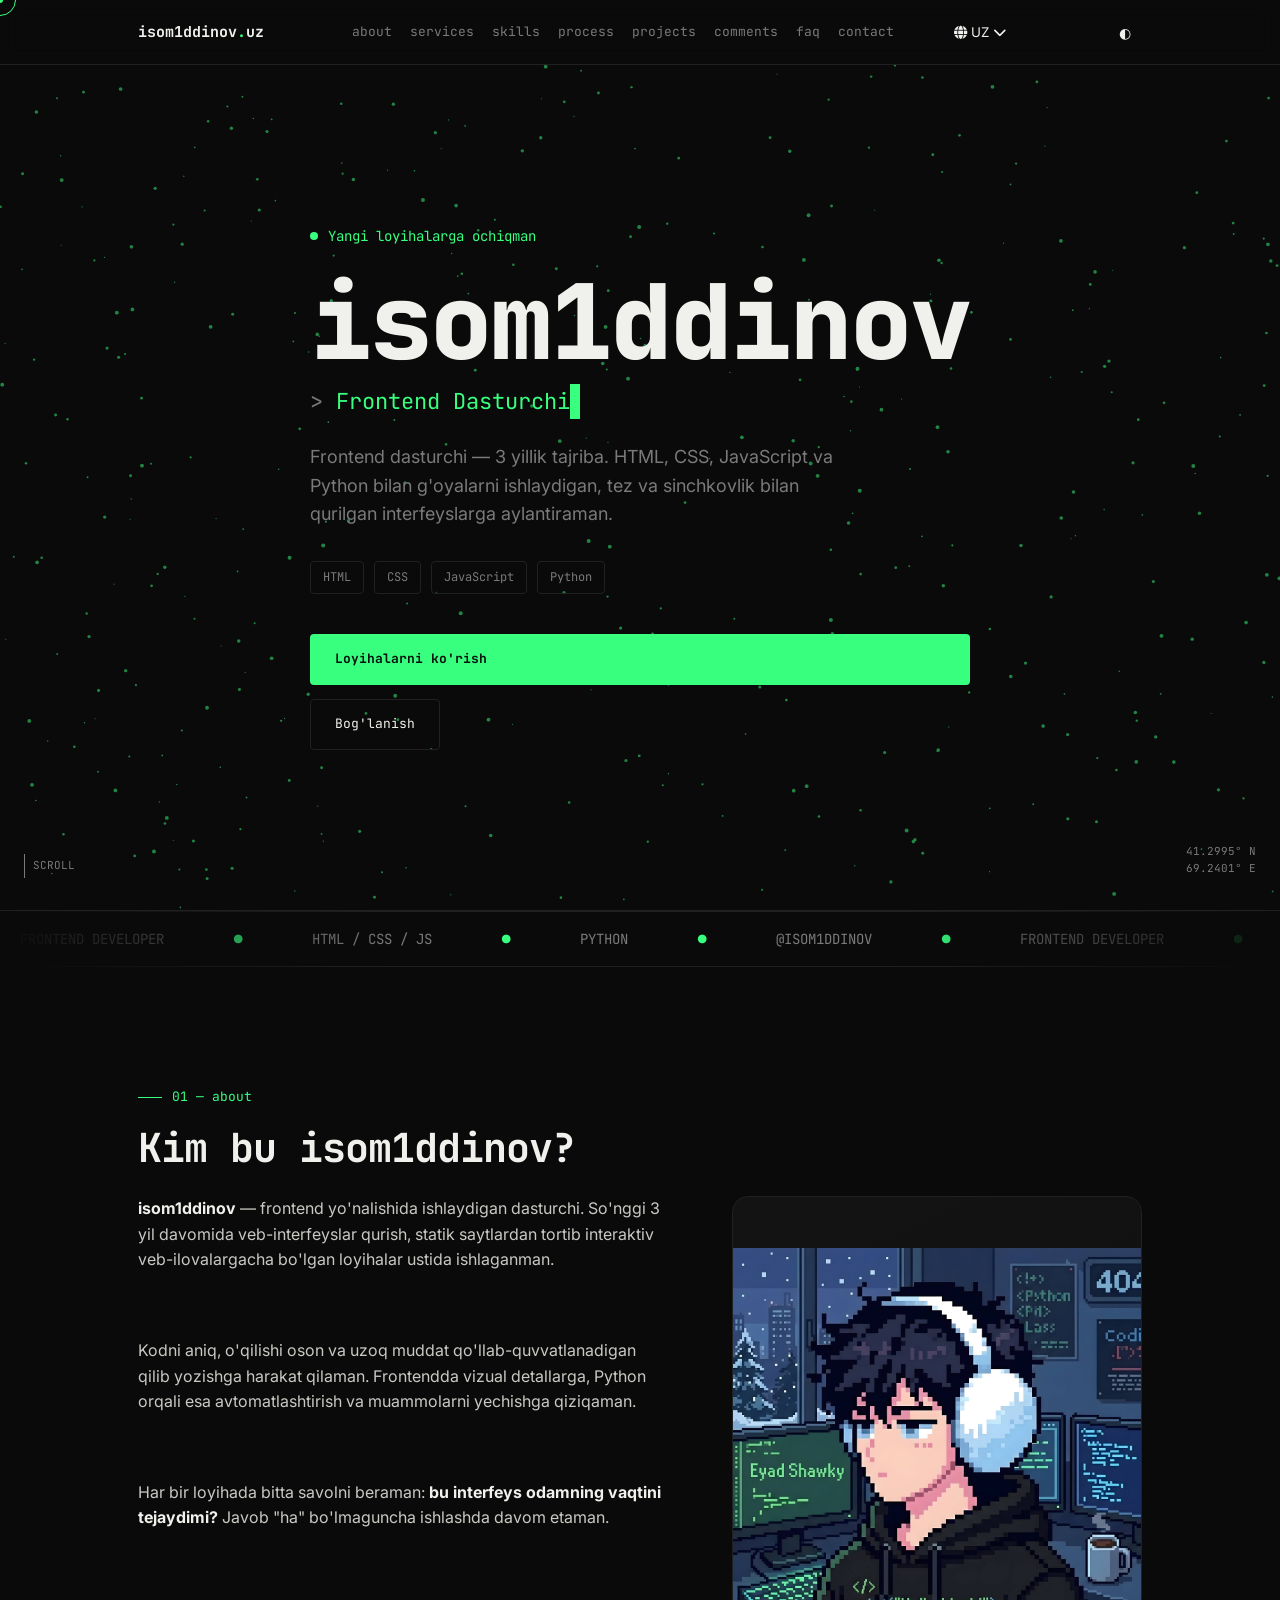
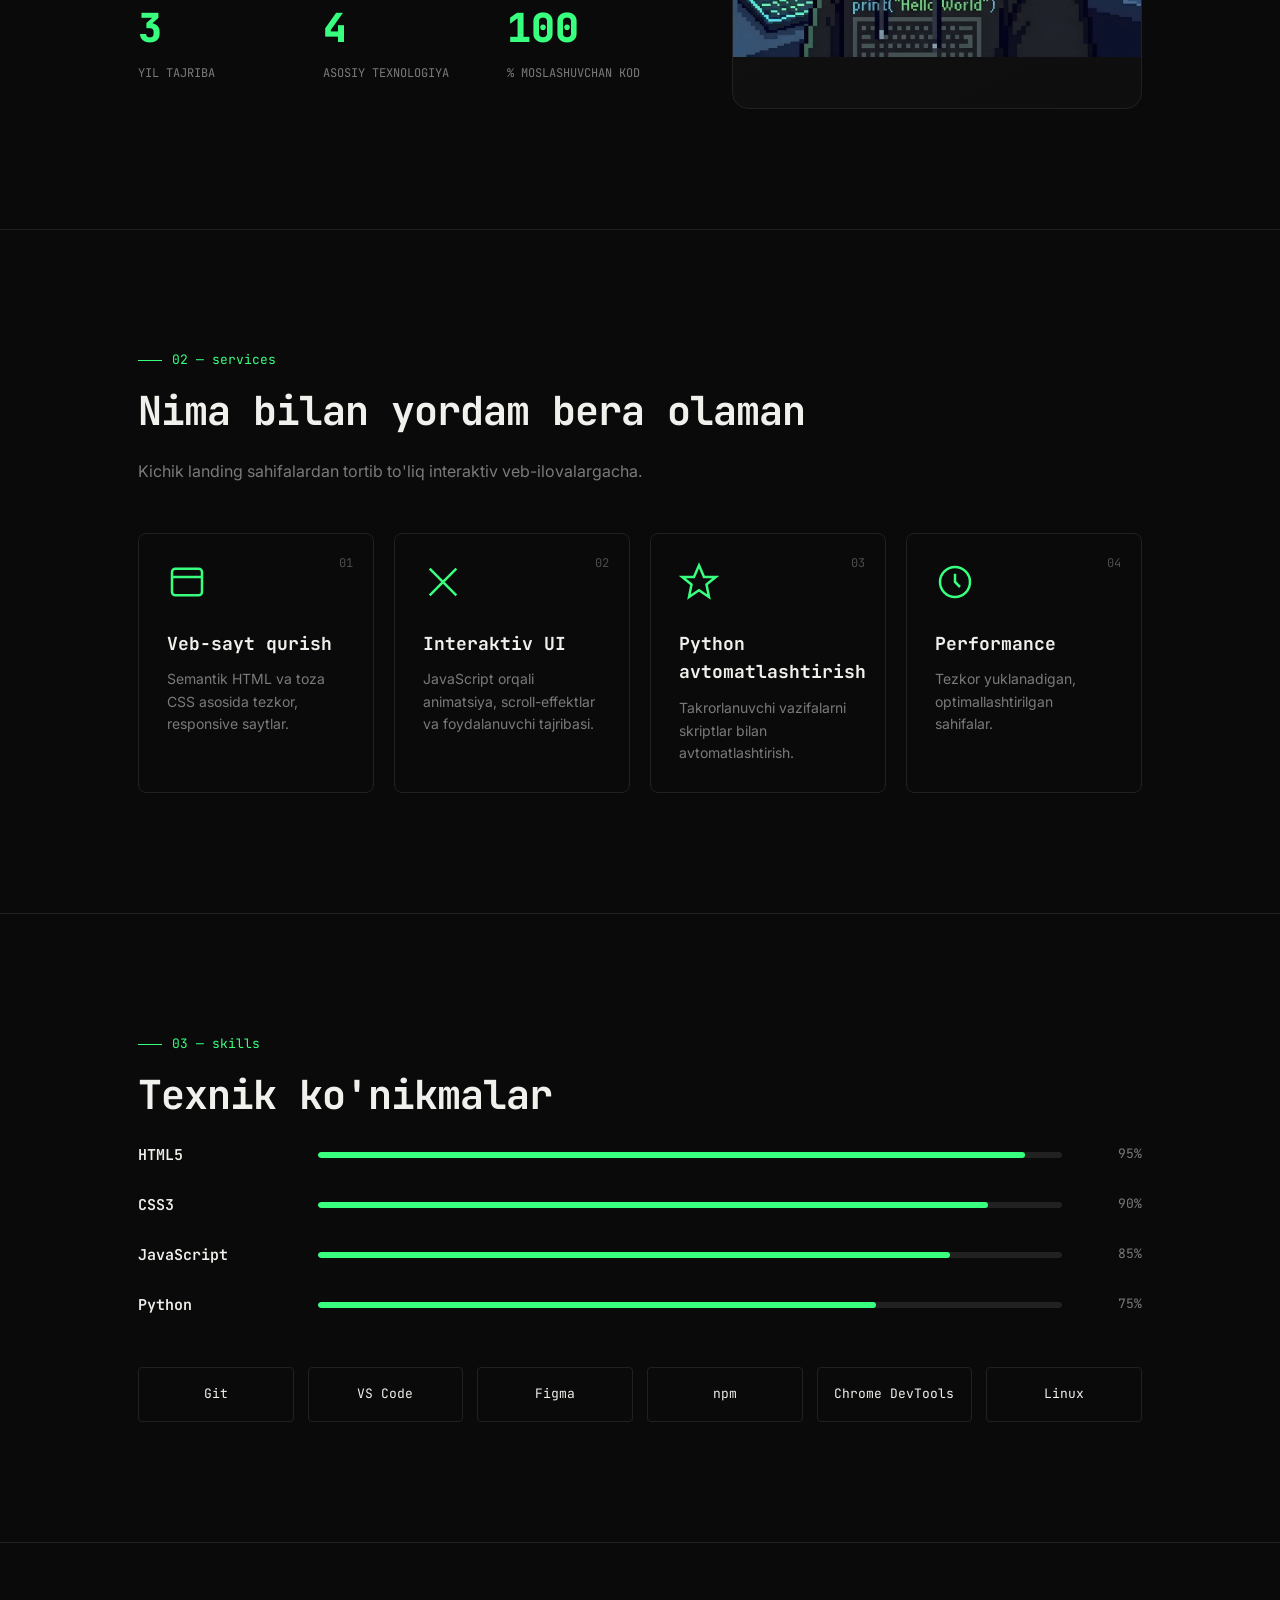
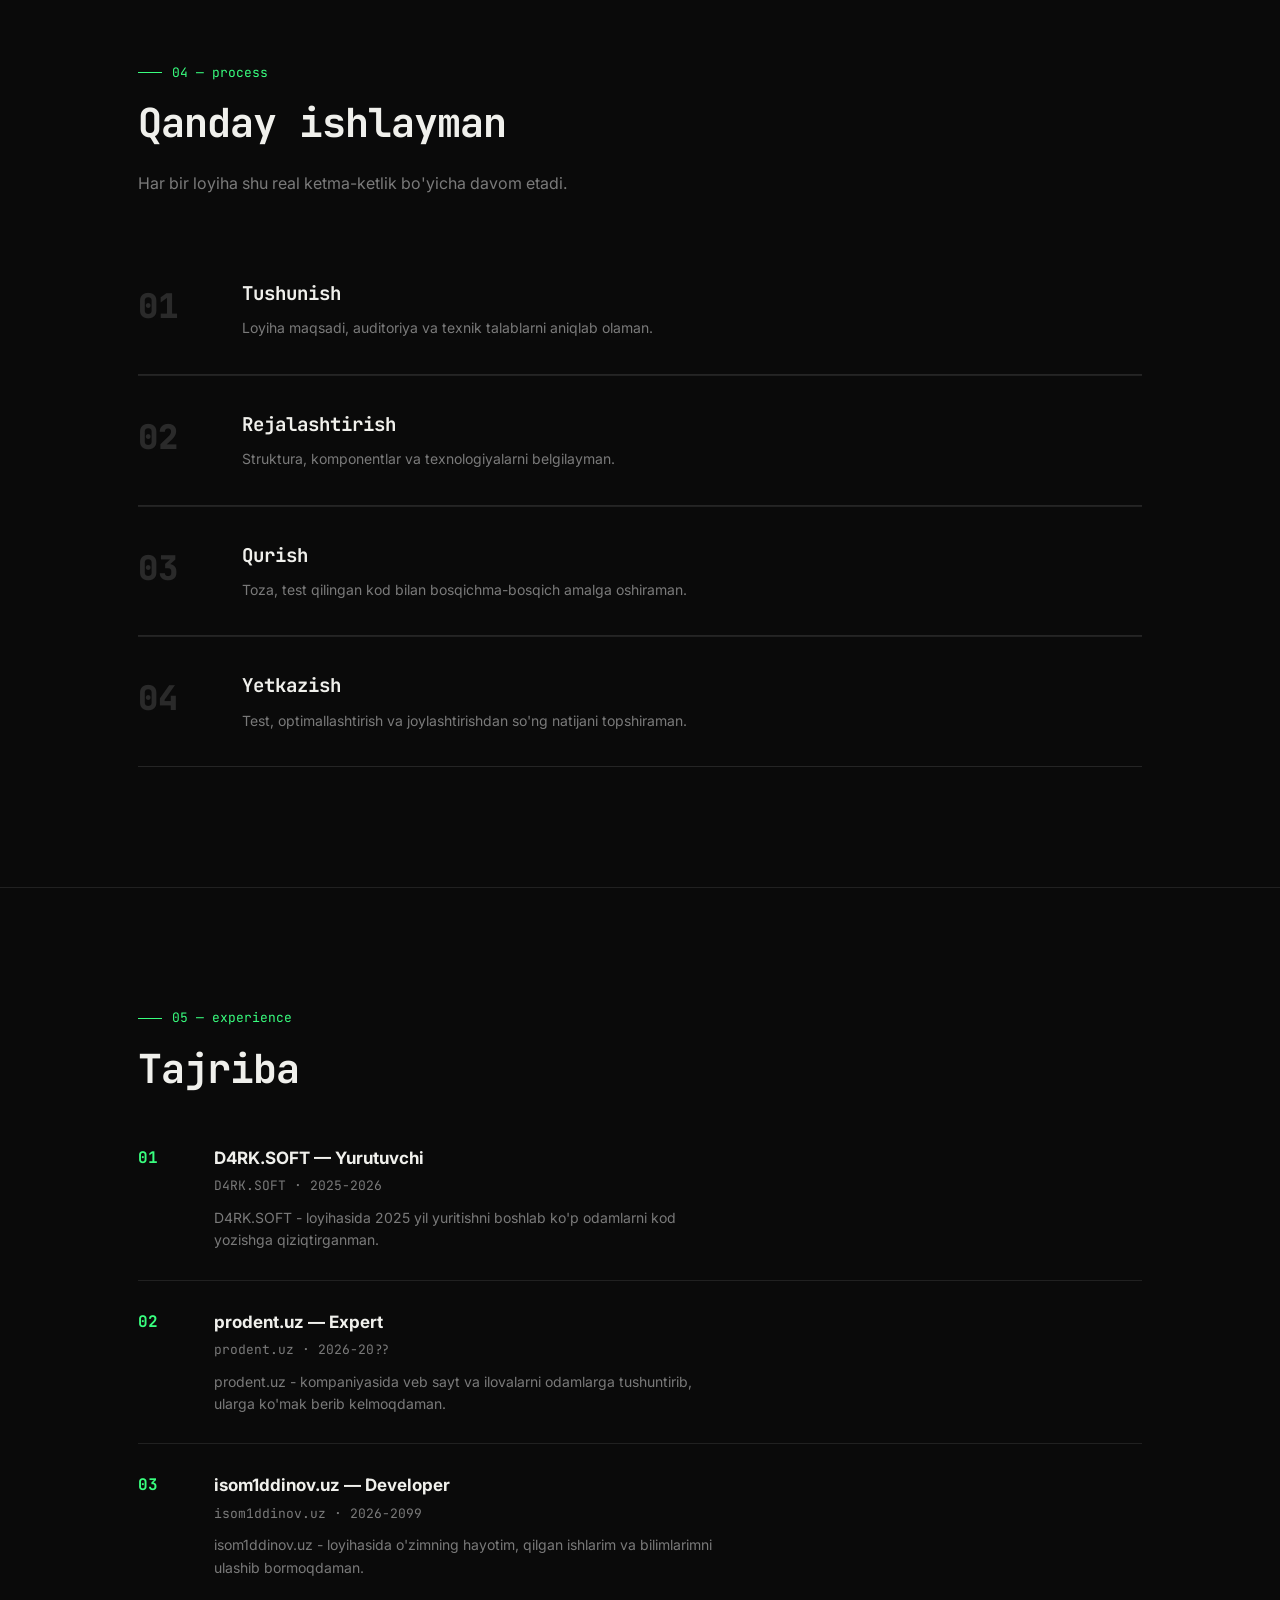
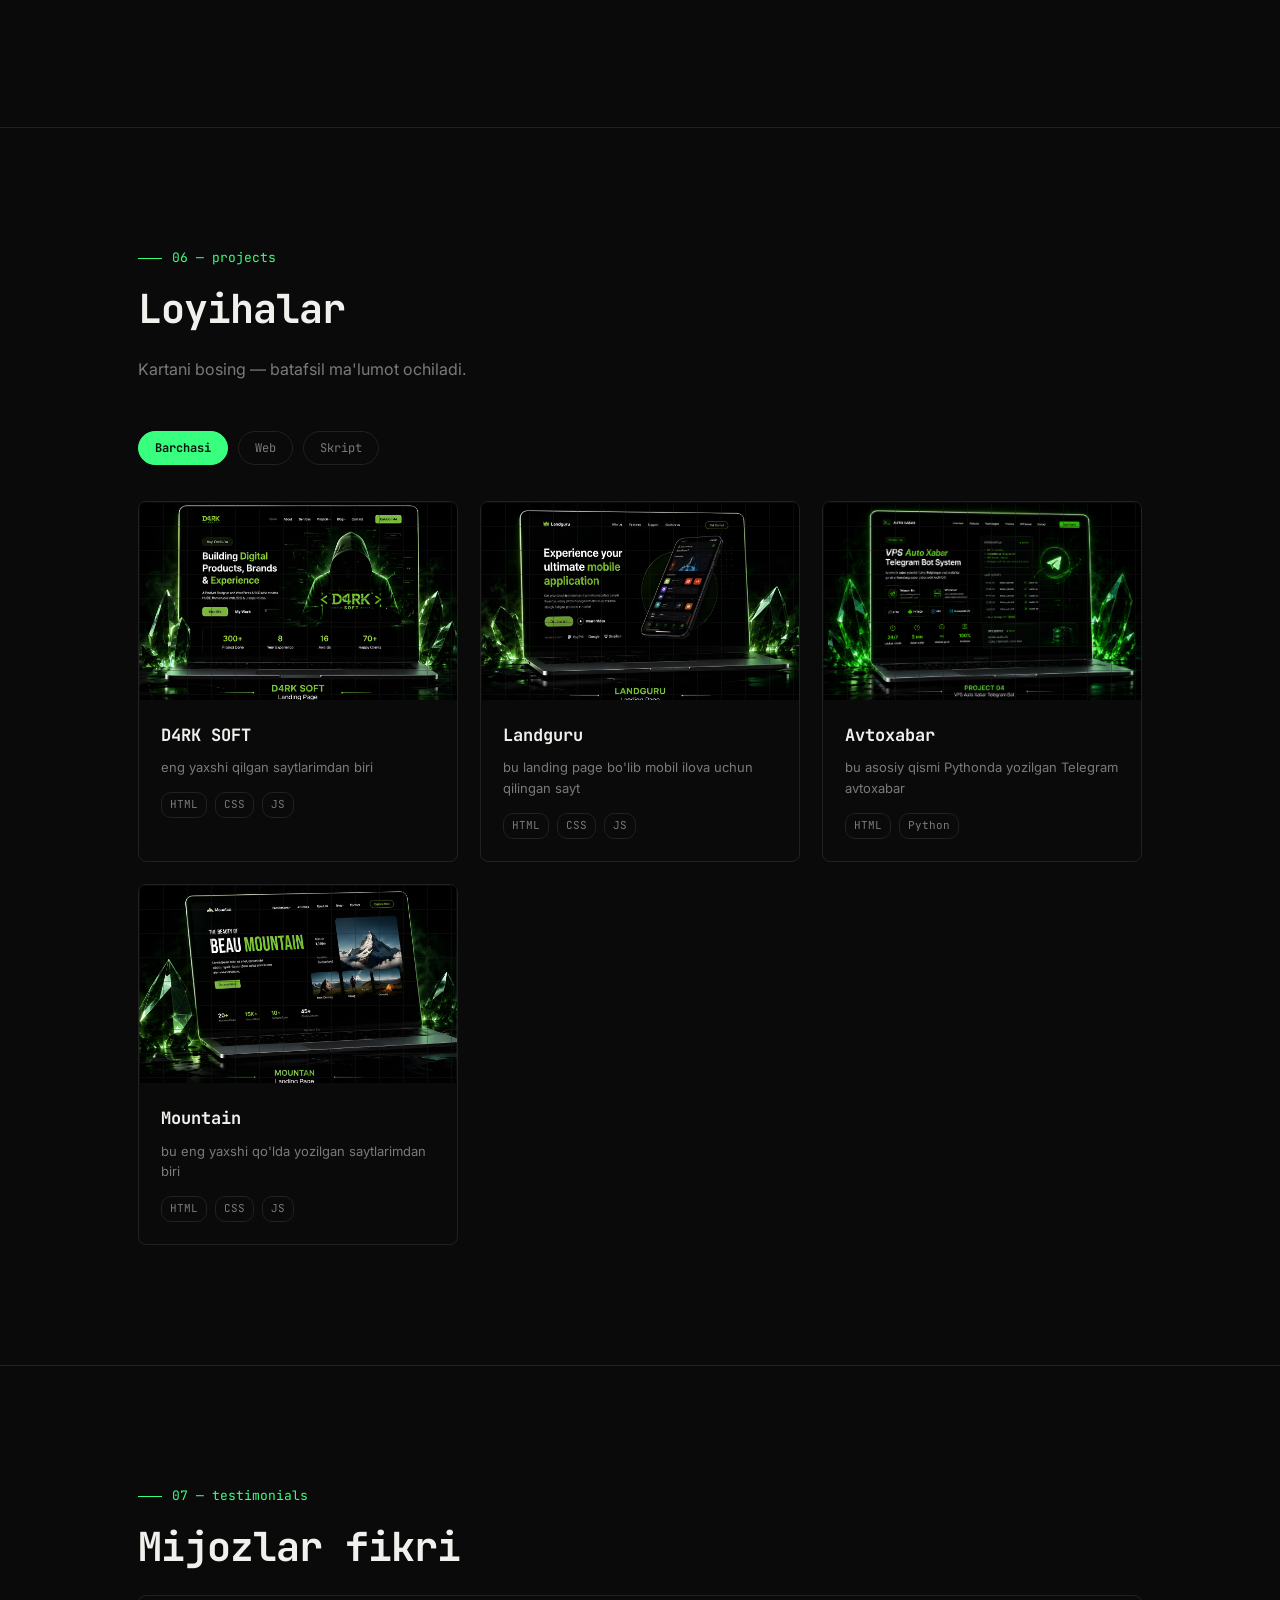
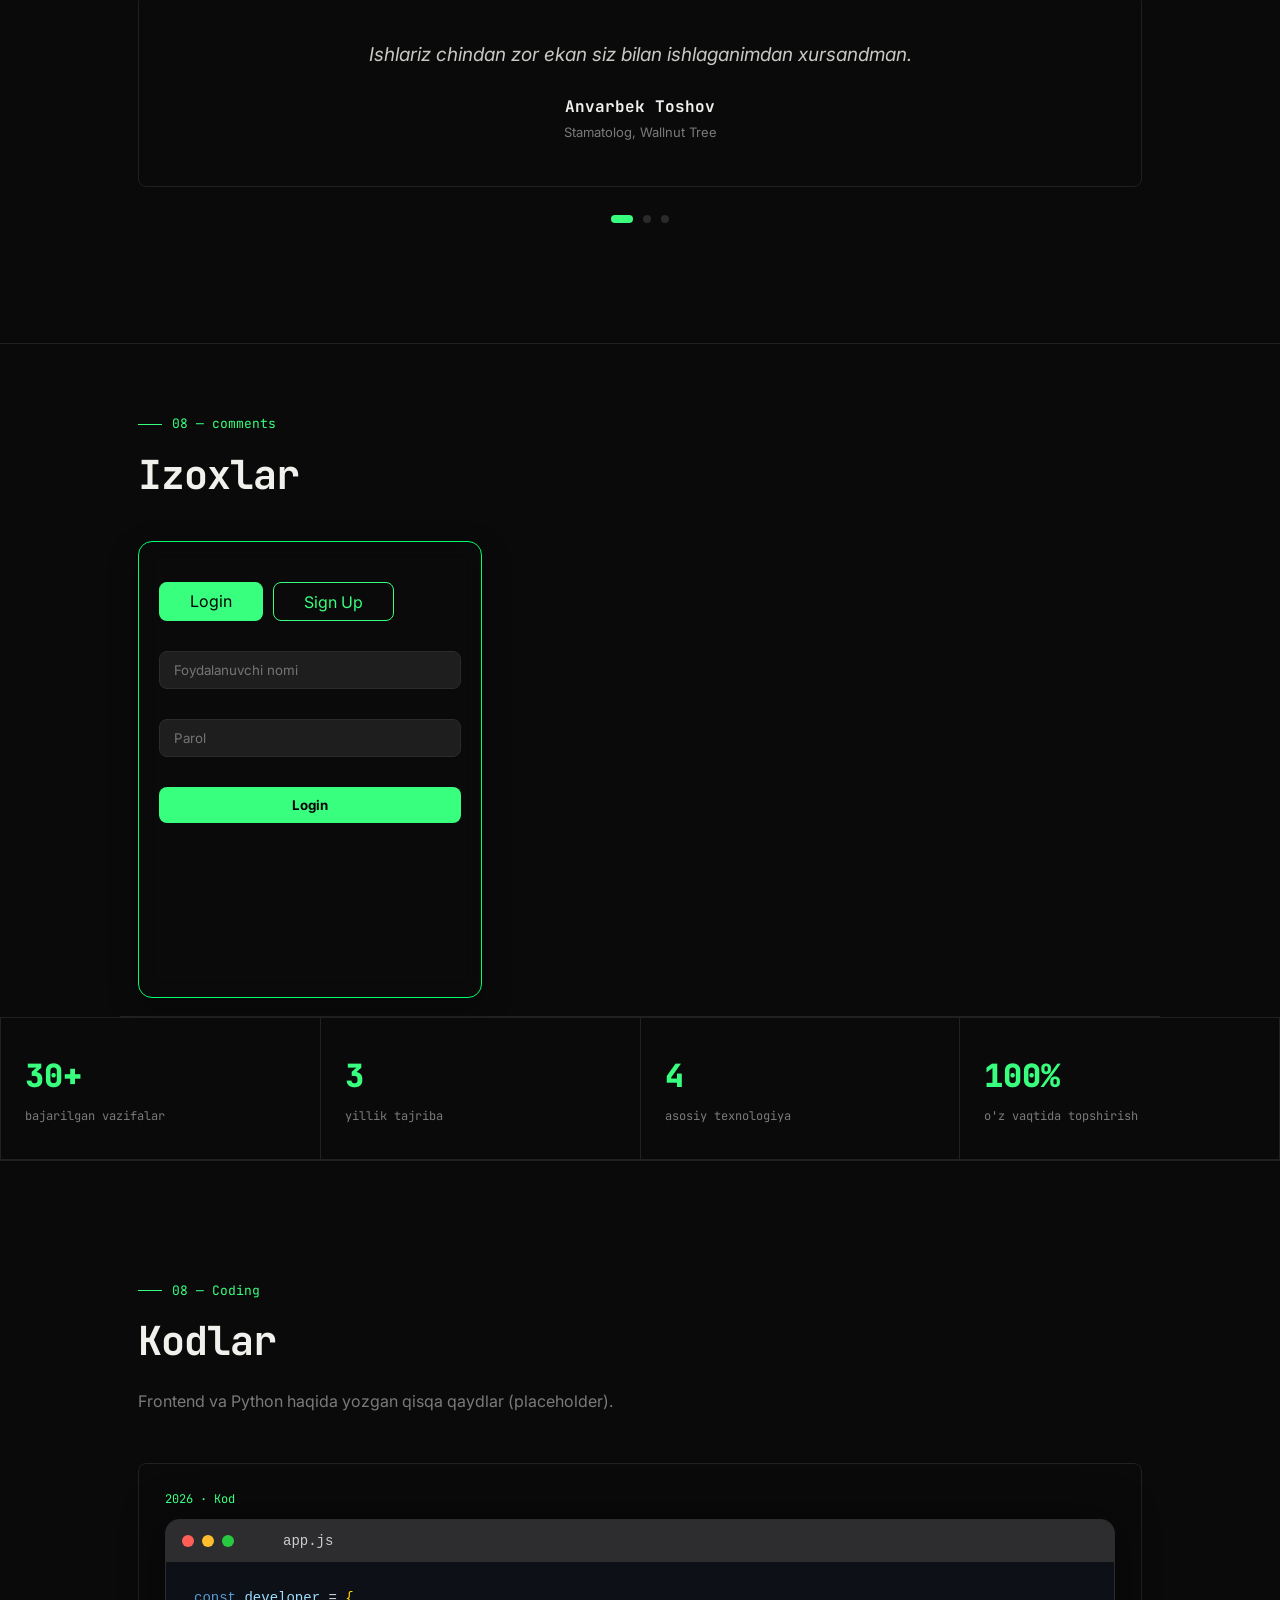
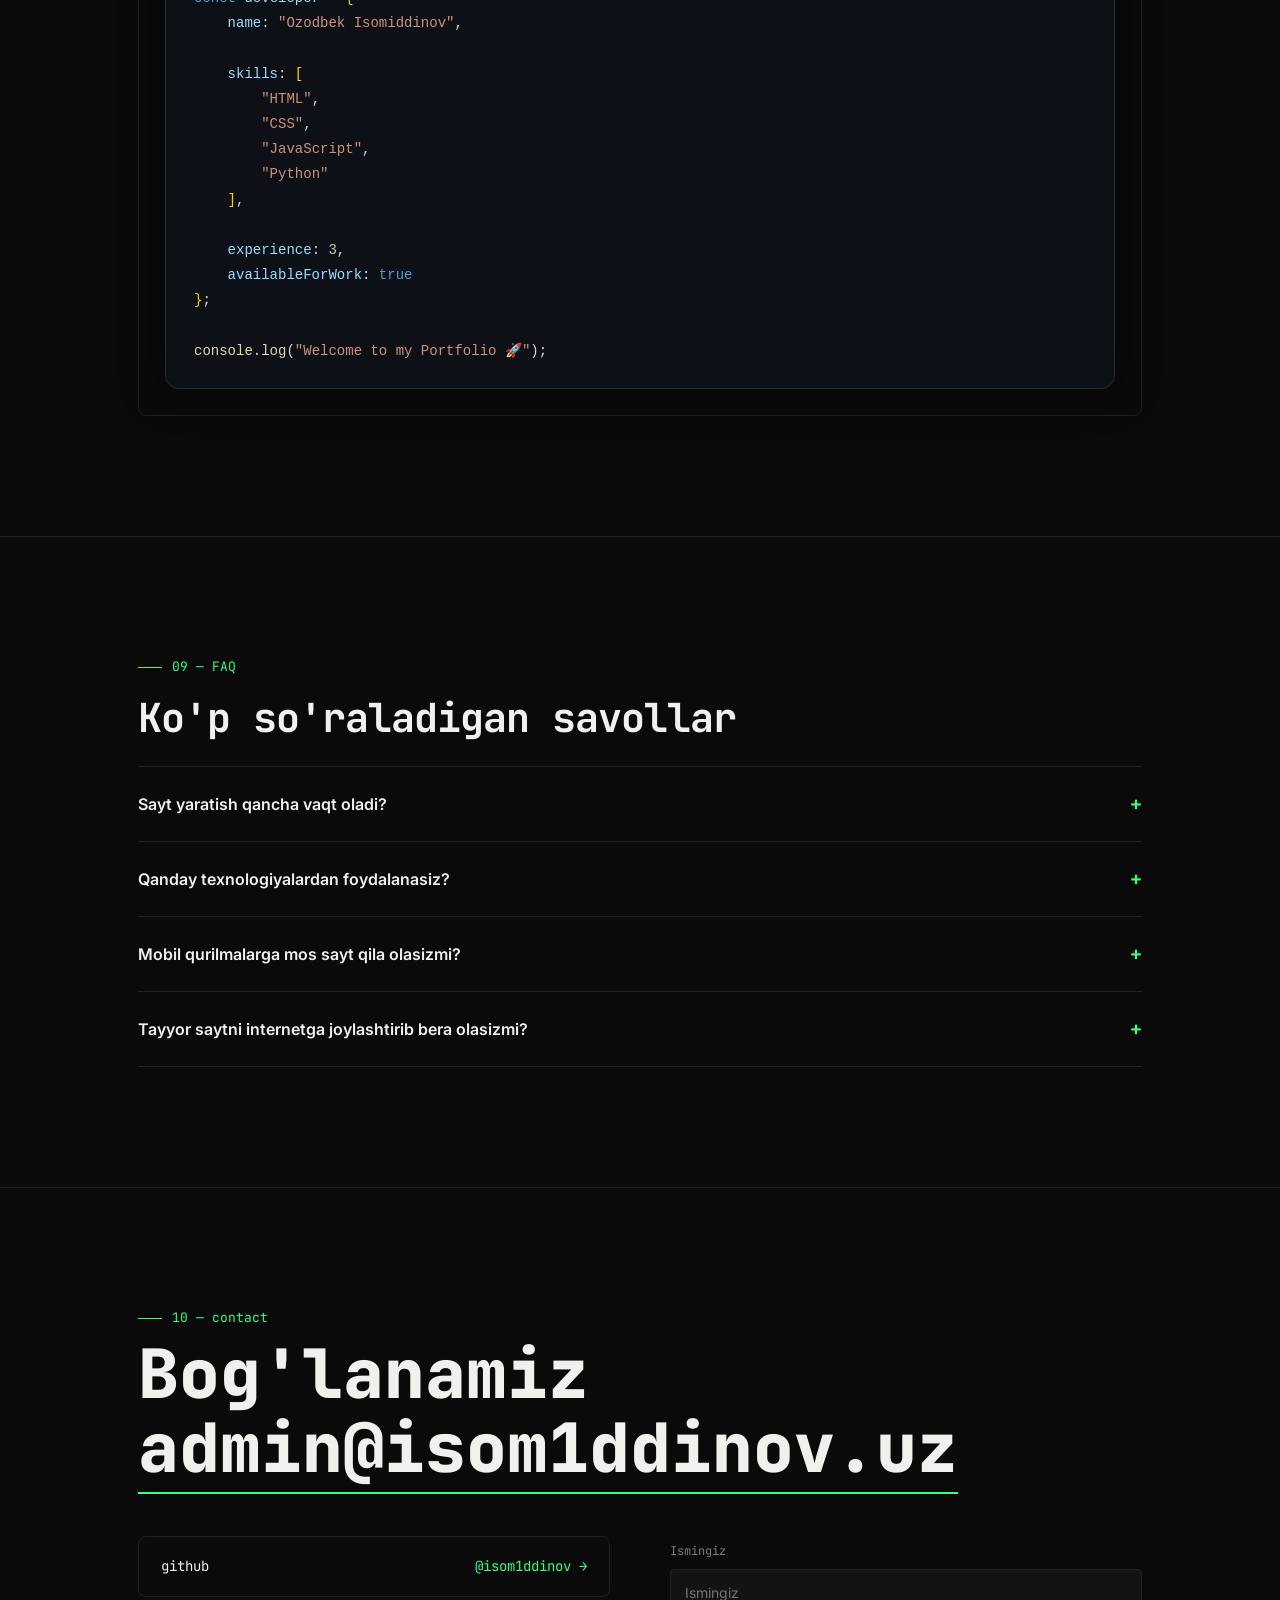
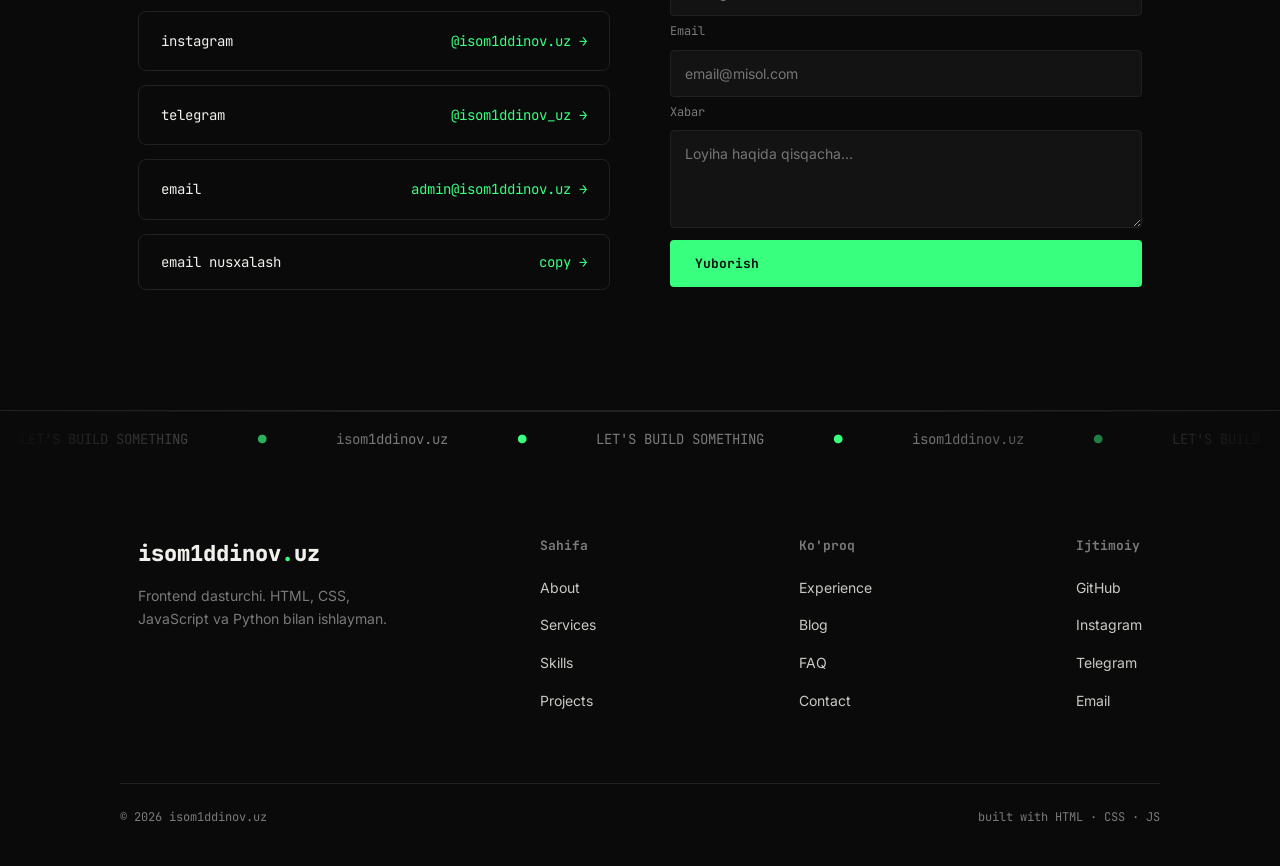
==== commit 32b30c5e: "Fix mobile input auto zoom" ====
--- a/index.html
+++ b/index.html
@@ -1,4537 +1,4537 @@
-<!DOCTYPE html>
-<html lang="uz">
-
-<head>
-    <meta charset="UTF-8">
-    <meta name="viewport" content="width=device-width, initial-scale=1.0">
-    <title>Ozodbek Isomiddinov | Web Developer</title>
-    <meta name="description"
-        content="Ozodbek Isomiddinovning portfolio sayti. HTML, CSS, JavaScript va zamonaviy veb-loyihalar.">
-    <link rel="canonical" href="https://isom1ddinov.uz/">
-    <link rel="icon" type="image/jpg" href="img/IMG_3496.PNG">
-    <link rel="preconnect" href="https://fonts.googleapis.com">
-    <link rel="stylesheet" href="https://cdnjs.cloudflare.com/ajax/libs/font-awesome/6.7.2/css/all.min.css">
-    <link rel="stylesheet" href="style.css">
-    <link
-        href="https://fonts.googleapis.com/css2?family=JetBrains+Mono:wght@400;500;600;700;800&family=Inter:wght@400;500;600;700;800&display=swap"
-        rel="stylesheet">
-    <style>
-        /* =========================================================
-   DESIGN TOKENS
-========================================================= */
-        :root {
-            --bg: #0a0a0a;
-            --bg-alt: #0e0e0e;
-            --surface: #131313;
-            --surface-2: #181818;
-            --text: #f0f0ec;
-            --text-dim: #c9c9c4;
-            --muted: #7a7a7a;
-            --muted-2: #4d4d4d;
-            --accent: #39ff7f;
-            --accent-dim: rgba(57, 255, 127, 0.14);
-            --border: #212121;
-            --border-2: #2a2a2a;
-            --radius-sm: 4px;
-            --radius-md: 8px;
-            --radius-lg: 16px;
-            --ease: cubic-bezier(.22, .61, .36, 1);
-            --font-mono: 'JetBrains Mono', monospace;
-            --font-sans: 'Inter', sans-serif;
-        }
-
-        :root.light {
-            --bg: #f5f5f2;
-            --bg-alt: #efefec;
-            --surface: #ffffff;
-            --surface-2: #f0f0ed;
-            --text: #0a0a0a;
-            --text-dim: #333330;
-            --muted: #6b6b6b;
-            --muted-2: #9a9a9a;
-            --border: #e2e2de;
-            --border-2: #d5d5d0;
-        }
-
-        /* =========================================================
-   RESET
-========================================================= */
-        *,
-        *::before,
-        *::after {
-            margin: 0;
-            padding: 0;
-            box-sizing: border-box;
-        }
-
-        html {
-            scroll-behavior: smooth;
-        }
-
-        body {
-            background: var(--bg);
-            color: var(--text);
-            font-family: var(--font-sans);
-            line-height: 1.6;
-            -webkit-font-smoothing: antialiased;
-            overflow-x: hidden;
-            cursor: none;
-            transition: background .4s var(--ease), color .4s var(--ease);
-        }
-
-        ::selection {
-            background: var(--accent);
-            color: #0a0a0a;
-        }
-
-        a {
-            color: inherit;
-            text-decoration: none;
-        }
-
-        ul {
-            list-style: none;
-        }
-
-        button {
-            font-family: inherit;
-            background: none;
-            border: none;
-            color: inherit;
-            cursor: none;
-        }
-
-        img {
-            max-width: 100%;
-            display: block;
-        }
-
-        .mono {
-            font-family: var(--font-mono);
-        }
-
-        /* custom scrollbar */
-        ::-webkit-scrollbar {
-            width: 10px;
-        }
-
-        ::-webkit-scrollbar-track {
-            background: var(--bg);
-        }
-
-        ::-webkit-scrollbar-thumb {
-            background: var(--border-2);
-            border-radius: 10px;
-            border: 2px solid var(--bg);
-        }
-
-        ::-webkit-scrollbar-thumb:hover {
-            background: var(--accent);
-        }
-
-        .wrap {
-            max-width: 1040px;
-            margin: 0 auto;
-            padding: 0 18px;
-        }
-
-        .wrap-narrow {
-            max-width: 760px;
-            max-width: 1040px;
-        }
-
-        /* =========================================================
-   SCROLL PROGRESS BAR
-========================================================= */
-        #scroll-progress {
-            position: fixed;
-            top: 0;
-            left: 0;
-            height: 2px;
-            background: var(--accent);
-            width: 0%;
-            z-index: 10001;
-            transition: width .1s linear;
-        }
-
-        /* =========================================================
-   CUSTOM CURSOR + TRAIL
-========================================================= */
-        .cursor-dot,
-        .cursor-ring {
-            position: fixed;
-            top: 0;
-            left: 0;
-            pointer-events: none;
-            z-index: 9999;
-            border-radius: 50%;
-            transform: translate(-50%, -50%);
-        }
-
-        .cursor-dot {
-            width: 6px;
-            height: 6px;
-            background: var(--accent);
-        }
-
-        .cursor-ring {
-            width: 32px;
-            height: 32px;
-            border: 1px solid var(--accent);
-            transition: width .25s, height .25s, border-color .25s, background .25s;
-        }
-
-        .cursor-ring.hover {
-            width: 64px;
-            height: 64px;
-            background: var(--accent-dim);
-        }
-
-        .cursor-ring.text-hover {
-            width: 90px;
-            height: 90px;
-        }
-
-        #cursor-trail-canvas {
-            position: fixed;
-            inset: 0;
-            pointer-events: none;
-            z-index: 9998;
-        }
-
-        @media (max-width:4900px) {
-            .about p {
-                margin-bottom: 65px;
-            }
-        }
-
-        @media (max-width:900px) {
-            .about p {
-                margin-bottom: 45px;
-            }
-
-        }
-
-        @media (max-width:900px),
-        (hover:none) {
-            body {
-                cursor: auto;
-            }
-
-            .footer-main {
-                grid-template-columns: 1fr;
-                gap: 32px;
-                padding: 50px 18px !important;
-            }
-
-            .foot-bottom {
-                padding: 20px 18px !important;
-            }
-
-            .cursor-dot,
-            .cursor-ring,
-            #cursor-trail-canvas {
-                display: none;
-            }
-        }
-
-        /* =========================================================
-   LOADER
-========================================================= */
-        #loader {
-            position: fixed;
-            inset: 0;
-            background: var(--bg);
-            z-index: 10000;
-            display: flex;
-            flex-direction: column;
-            align-items: center;
-            justify-content: center;
-            gap: 18px;
-        }
-
-        #loader .loader-logo {
-            font-family: var(--font-mono);
-            font-weight: 800;
-            font-size: 22px;
-            letter-spacing: -1px;
-        }
-
-        #loader .loader-logo .dot {
-            color: var(--accent);
-        }
-
-        #loader .bar-track {
-            width: 220px;
-            height: 2px;
-            background: var(--border);
-            overflow: hidden;
-        }
-
-        #loader .bar-fill {
-            height: 100%;
-            width: 0%;
-            background: var(--accent);
-            transition: width .1s linear;
-        }
-
-        #loader span.pct {
-            font-family: var(--font-mono);
-            font-size: 12px;
-            color: var(--muted);
-        }
-
-        #loader.hide {
-            animation: fadeOut .7s var(--ease) forwards;
-        }
-
-        @keyframes fadeOut {
-            to {
-                opacity: 0;
-                visibility: hidden;
-            }
-        }
-
-        /* =========================================================
-   NAV
-========================================================= */
-        nav {
-            position: sticky;
-            top: 0;
-            z-index: 100;
-            background: color-mix(in srgb, var(--bg) 20%, transparent);
-            backdrop-filter: blur(10px);
-            border-bottom: 1px solid var(--border);
-        }
-
-        nav .wrap {
-            display: flex;
-            justify-content: space-between;
-            align-items: center;
-            height: 64px;
-        }
-
-        .nav-logo {
-            font-family: var(--font-mono);
-            font-weight: 700;
-            font-size: 15px;
-        }
-
-        .nav-links {
-            display: flex;
-            gap: 18px;
-            font-family: var(--font-mono);
-            font-size: 13px;
-            color: var(--muted);
-            align-items: center;
-            width: 500px;
-        }
-
-        .nav-links a {
-            position: relative;
-            padding: 4px 0;
-        }
-
-        .nav-links a::after {
-            content: '';
-            position: absolute;
-            left: 0;
-            bottom: -2px;
-            width: 0;
-            height: 1px;
-            background: var(--accent);
-            transition: width .25s var(--ease);
-        }
-
-        .nav-links a:hover::after,
-        .nav-links a.active::after {
-            width: 100%;
-        }
-
-        .nav-links a:hover,
-        .nav-links a.active {
-            color: var(--text);
-        }
-
-        .theme-toggle {
-            width: 34px;
-            height: 34px;
-            border-radius: 50%;
-            display: flex;
-            align-items: center;
-            justify-content: center;
-            font-size: 14px;
-            transition: .25s;
-        }
-
-
-        .nav-burger {
-            display: none;
-            flex-direction: column;
-            justify-content: center;
-            gap: 5px;
-            width: 22px;
-            height: 22px;
-            flex-shrink: 0;
-            z-index: 200;
-            position: relative;
-        }
-
-        .nav-burger span {
-            height: 1px;
-            background: var(--text);
-            width: 100%;
-            transition: .25s var(--ease);
-            transform-origin: center;
-        }
-
-        .nav-burger.open span:nth-child(1) {
-            transform: translateY(6px) rotate(45deg);
-        }
-
-        .nav-burger.open span:nth-child(2) {
-            opacity: 0;
-        }
-
-        .nav-burger.open span:nth-child(3) {
-            transform: translateY(-6px) rotate(-45deg);
-        }
-
-        @media (max-width:760px) {
-            nav .wrap {
-                padding: 0 18px;
-            }
-            
-
-            .form-submit {
-                width: 100%;
-            }
-
-            .about p {
-                margin-bottom: 35px;
-            }
-
-            .nav-logo {
-                font-size: 13px;
-                white-space: nowrap;
-            }
-
-            .nav-links {
-                position: fixed;
-                top: 64px;
-                left: 0;
-                right: 0;
-                bottom: 0;
-                height: calc(100vh - 64px);
-                background: var(--bg);
-                z-index: 150;
-                overflow-y: auto;
-                display: flex;
-                flex-direction: column;
-                align-items: center;
-                justify-content: center;
-                font-size: 19px;
-                transform: translateY(-12px);
-                opacity: 0;
-                pointer-events: none;
-                transition: opacity .3s var(--ease), transform .3s var(--ease);
-            }
-
-            .nav-links.open {
-                opacity: 1;
-                pointer-events: auto;
-                transform: translateY(0);
-            }
-
-            .nav-links a::after {
-                display: none;
-            }
-
-            .nav-burger {
-                display: flex;
-            }
-
-            body.menu-open {
-                overflow: hidden;
-            }
-        }
-
-        /* =========================================
-   MOBILE MENU
-========================================= */
-
-        @media (max-width:760px) {
-
-            .nav-links {
-                z-index: 150;
-            }
-
-        }
-
-        /* =========================================================
-   HERO
-========================================================= */
-        .hero {
-            position: relative;
-            min-height: 94vh;
-            display: flex;
-            flex-direction: column;
-            justify-content: center;
-            overflow: hidden;
-        }
-
-        #particles {
-            position: absolute;
-            inset: 0;
-            z-index: 0;
-            opacity: .55;
-            width: 100%;
-            height: 100%;
-        }
-
-        .hero-inner {
-            position: relative;
-            z-index: 1;
-            max-width: 1040px;
-        }
-
-        .eyebrow-row {
-            display: flex;
-            align-items: center;
-            gap: 10px;
-            margin-bottom: 22px;
-        }
-
-        .status-dot {
-            width: 8px;
-            height: 8px;
-            border-radius: 50%;
-            background: var(--accent);
-            box-shadow: 0 0 0 0 var(--accent);
-            animation: pulse 2s infinite;
-        }
-
-        @keyframes pulse {
-            0% {
-                box-shadow: 0 0 0 0 rgba(57, 255, 127, .5);
-            }
-
-            70% {
-                box-shadow: 0 0 0 10px rgba(57, 255, 127, 0);
-            }
-
-            100% {
-                box-shadow: 0 0 0 0 rgba(57, 255, 127, 0);
-            }
-        }
-
-        .prompt-line {
-            color: var(--accent);
-            font-family: var(--font-mono);
-            font-size: 14px;
-        }
-
-        .hero h1 {
-            font-family: var(--font-mono);
-            font-weight: 800;
-            font-size: clamp(40px, 9vw, 104px);
-            line-height: 1;
-            letter-spacing: -2px;
-        }
-
-        .hero h1 .letter {
-            display: inline-block;
-            opacity: 0;
-            transform: translateY(40px) rotate(4deg);
-            animation: rise .6s var(--ease) forwards;
-        }
-
-        @keyframes rise {
-            to {
-                opacity: 1;
-                transform: translateY(0) rotate(0);
-            }
-        }
-
-        .role-cycle {
-            font-family: var(--font-mono);
-            font-size: clamp(16px, 2.4vw, 22px);
-            color: var(--muted);
-            margin-top: 10px;
-            min-height: 1.4em;
-        }
-
-        .role-cycle .rc-accent {
-            color: var(--accent);
-        }
-
-        .cursor-blink {
-            display: inline-block;
-            width: 10px;
-            background: var(--accent);
-            animation: blink 1s step-end infinite;
-        }
-
-        @keyframes blink {
-            50% {
-                opacity: 0;
-            }
-        }
-
-        .hero p.desc {
-            color: var(--muted);
-            font-size: 18px;
-            max-width: 540px;
-            margin-top: 24px;
-        }
-
-        .hero-tags {
-            display: flex;
-            flex-wrap: wrap;
-            gap: 10px;
-            margin-top: 32px;
-        }
-
-        .tag {
-            font-family: var(--font-mono);
-            font-size: 12px;
-            color: var(--muted);
-            border: 1px solid var(--border);
-            padding: 6px 12px;
-            border-radius: var(--radius-sm);
-            transition: .2s;
-        }
-
-        .tag:hover {
-            border-color: var(--accent);
-            color: var(--text);
-            transform: translateY(-2px);
-        }
-
-        .hero-cta {
-            display: flex;
-            gap: 14px;
-            margin-top: 40px;
-            flex-wrap: wrap;
-        }
-
-        .btn {
-            font-family: var(--font-mono);
-            font-size: 13px;
-            padding: 14px 24px;
-            border-radius: var(--radius-sm);
-            display: inline-flex;
-            align-items: center;
-            gap: 8px;
-            transition: .25s var(--ease);
-            border: 1px solid transparent;
-        }
-
-        .btn-primary {
-            background: var(--accent);
-            color: #08130d;
-            font-weight: 700;
-            width: 100%;
-            align-items: center;
-        }
-
-        .btn-primary:hover {
-            transform: translateY(-3px);
-            box-shadow: 0 10px 30px -10px rgba(57, 255, 127, .5);
-        }
-
-        .btn-ghost {
-            border-color: var(--border);
-            color: var(--text);
-        }
-
-        .btn-ghost:hover {
-            border-color: var(--accent);
-            transform: translateY(-3px);
-        }
-
-        .scroll-hint {
-            position: absolute;
-            bottom: 32px;
-            left: 24px;
-            font-family: var(--font-mono);
-            font-size: 11px;
-            color: var(--muted);
-            display: flex;
-            align-items: center;
-            gap: 8px;
-        }
-
-        .scroll-hint .line {
-            width: 1px;
-            height: 24px;
-            background: var(--muted);
-            animation: scrollLine 1.6s ease-in-out infinite;
-        }
-
-        @keyframes scrollLine {
-
-            0%,
-            100% {
-                transform: scaleY(1);
-                opacity: .3;
-            }
-
-            50% {
-                transform: scaleY(1.4);
-                opacity: 1;
-            }
-        }
-
-        .hero-coords {
-            position: absolute;
-            bottom: 32px;
-            right: 24px;
-            font-family: var(--font-mono);
-            font-size: 11px;
-            color: var(--muted);
-            text-align: right;
-        }
-
-        /* =========================================================
-   MARQUEE
-========================================================= */
-        .marquee {
-            border-top: 1px solid var(--border);
-            border-bottom: 1px solid var(--border);
-            overflow: hidden;
-            padding: 16px 0;
-            white-space: nowrap;
-        }
-
-        .marquee-track {
-            display: inline-block;
-            animation: scroll 24s linear infinite;
-            font-family: var(--font-mono);
-            font-size: 14px;
-            color: var(--muted);
-        }
-
-        .marquee:hover .marquee-track {
-            animation-play-state: paused;
-        }
-
-        .marquee-track span {
-            margin: 0 20px;
-        }
-
-        .marquee-track span.dot {
-            color: var(--accent);
-        }
-
-        @keyframes scroll {
-            from {
-                transform: translateX(0);
-            }
-
-            to {
-                transform: translateX(-100%);
-            }
-        }
-
-        /* =========================================================
-   REVEAL
-========================================================= */
-        .reveal {
-            opacity: 0;
-            transform: translateY(30px);
-            transition: opacity .7s var(--ease), transform .7s var(--ease);
-        }
-
-        .reveal.show {
-            opacity: 1;
-            transform: translateY(0);
-        }
-
-        .reveal-scale {
-            opacity: 0;
-            transform: scale(.94);
-            transition: opacity .6s var(--ease), transform .6s var(--ease);
-        }
-
-        .reveal-scale.show {
-            opacity: 1;
-            transform: scale(1);
-        }
-
-        .stagger .reveal:nth-child(1) {
-            transition-delay: 0s;
-        }
-
-        .stagger .reveal:nth-child(2) {
-            transition-delay: .08s;
-        }
-
-        .stagger .reveal:nth-child(3) {
-            transition-delay: .16s;
-        }
-
-        .stagger .reveal:nth-child(4) {
-            transition-delay: .24s;
-        }
-
-        .stagger .reveal:nth-child(5) {
-            transition-delay: .32s;
-        }
-
-        .stagger .reveal:nth-child(6) {
-            transition-delay: .4s;
-        }
-
-        section {
-            padding: 120px 0;
-            border-bottom: 1px solid var(--border);
-            position: relative;
-        }
-
-        .sec-label {
-            font-family: var(--font-mono);
-            font-size: 13px;
-            color: var(--accent);
-            margin-bottom: 8px;
-            display: flex;
-            align-items: center;
-            gap: 10px;
-        }
-
-        .sec-label::before {
-            content: '';
-            width: 24px;
-            height: 1px;
-            background: var(--accent);
-        }
-
-        .sec-title {
-            font-family: var(--font-mono);
-            font-weight: 700;
-            font-size: clamp(28px, 4vw, 40px);
-            margin-bottom: 16px;
-            letter-spacing: -1px;
-        }
-
-        .sec-sub {
-            color: var(--muted);
-            font-size: 16px;
-            max-width: 560px;
-            margin-bottom: 48px;
-        }
-
-        /* =========================================================
-   ABOUT
-========================================================= */
-        .about-grid {
-            display: grid;
-            grid-template-columns: 1.3fr 1fr;
-            gap: 60px;
-            align-items: start;
-        }
-
-        .about p {
-            color: var(--text-dim);
-            font-size: 16px;
-        }
-
-        .about strong {
-            color: var(--text);
-        }
-
-        .about-photo {
-            aspect-ratio: 4/5;
-            border-radius: var(--radius-lg);
-            border: 1px solid var(--border);
-            background: linear-gradient(155deg, var(--surface), var(--bg-alt));
-            display: flex;
-            align-items: center;
-            justify-content: center;
-            font-family: var(--font-mono);
-            color: var(--muted-2);
-            font-size: 13px;
-            position: relative;
-            overflow: hidden;
-            width: 100%;
-            height: 100%;
-        }
-
-
-
-        .about-photo::before {
-            content: '';
-            position: absolute;
-            inset: 0;
-            background-size: 16px 16px;
-            opacity: .5;
-        }
-
-        .stats-row {
-            display: grid;
-            grid-template-columns: repeat(3, 1fr);
-            gap: 20px;
-            margin-top: 44px;
-        }
-
-        .stat-num {
-            font-family: var(--font-mono);
-            font-weight: 800;
-            font-size: 40px;
-            color: var(--accent);
-        }
-
-        .stat-label {
-            color: var(--muted);
-            font-size: 12px;
-            font-family: var(--font-mono);
-            margin-top: 4px;
-        }
-
-        @media (max-width:760px) {
-            .about-grid {
-                grid-template-columns: 1fr;
-            }
-
-            .about-photo {
-                aspect-ratio: 16/9;
-                order: -1;
-            }
-            #reviews-section {
-                display:  block;
-            }
-            .auth-card {
-            margin-right: 0 !important;
-            width: 100% !important;
-            margin-bottom: 10px !important;
-            height: 315px !important;
-            }
-            .user-card,
-            .comment-form-card {
-                margin-right: 0 !important;
-            width: 100% !important;
-            margin-bottom: 10px !important;
-            }
-        }
-
-        /* =========================================================
-   SERVICES
-========================================================= */
-        .services-grid {
-            display: grid;
-            grid-template-columns: repeat(auto-fit, minmax(220px, 1fr));
-            gap: 20px;
-        }
-
-        .service-card {
-            border: 1px solid var(--border);
-            border-radius: var(--radius-md);
-            padding: 28px;
-            transition: transform .3s var(--ease), border-color .3s var(--ease);
-            position: relative;
-            overflow: hidden;
-            transform-style: preserve-3d;
-            will-change: transform;
-        }
-
-        .service-card:hover {
-            border-color: var(--accent);
-        }
-
-        .service-card .icon {
-            width: 40px;
-            height: 40px;
-            margin-bottom: 20px;
-            color: var(--accent);
-        }
-
-        .service-card h3 {
-            font-family: var(--font-mono);
-            font-size: 18px;
-            margin-bottom: 10px;
-        }
-
-        .service-card p {
-            color: var(--muted);
-            font-size: 14px;
-        }
-
-        .service-card .idx {
-            position: absolute;
-            top: 20px;
-            right: 20px;
-            font-family: var(--font-mono);
-            font-size: 12px;
-            color: var(--muted-2);
-        }
-
-        /* =========================================================
-   SKILLS
-========================================================= */
-        .skills-list {
-            display: flex;
-            flex-direction: column;
-            gap: 26px;
-        }
-
-        .skill-row {
-            display: grid;
-            grid-template-columns: 160px 1fr 60px;
-            gap: 20px;
-            align-items: center;
-        }
-
-        .skill-name {
-            font-family: var(--font-mono);
-            font-weight: 600;
-            font-size: 15px;
-        }
-
-        .skill-bar-track {
-            height: 6px;
-            background: var(--border);
-            border-radius: 10px;
-            overflow: hidden;
-        }
-
-        .skill-bar-fill {
-            height: 100%;
-            background: var(--accent);
-            width: 0%;
-            transition: width 1.2s var(--ease);
-            border-radius: 10px;
-        }
-
-        .skill-pct {
-            font-family: var(--font-mono);
-            font-size: 13px;
-            color: var(--muted);
-            text-align: right;
-        }
-
-        .tools-grid {
-            display: grid;
-            grid-template-columns: repeat(auto-fit, minmax(130px, 1fr));
-            gap: 14px;
-            margin-top: 50px;
-        }
-
-        .tool-chip {
-            border: 1px solid var(--border);
-            border-radius: var(--radius-sm);
-            padding: 16px;
-            text-align: center;
-            font-family: var(--font-mono);
-            font-size: 13px;
-            transition: .2s;
-        }
-
-        .tool-chip:hover {
-            border-color: var(--accent);
-            transform: translateY(-3px);
-            color: var(--accent);
-        }
-
-        /* =========================================================
-   PROCESS (real ordered sequence -> numbering justified)
-========================================================= */
-        .process-list {
-            counter-reset: step;
-        }
-
-        .process-item {
-            display: grid;
-            grid-template-columns: 80px 1fr;
-            gap: 24px;
-            padding: 34px 0;
-            border-top: 1px solid var(--border);
-            position: relative;
-            border-bottom: #252525 1px solid;
-        }
-
-        .process-item:first-child {
-            border-top: none;
-        }
-
-        .process-num {
-            font-family: var(--font-mono);
-            font-size: 34px;
-            font-weight: 800;
-            color: var(--border-2);
-            transition: color .3s;
-        }
-
-        .process-item:hover .process-num {
-            color: var(--accent);
-        }
-
-        .process-item h3 {
-            font-family: var(--font-mono);
-            font-size: 19px;
-            margin-bottom: 8px;
-        }
-
-        .process-item p {
-            color: var(--muted);
-            font-size: 14px;
-            max-width: 520px;
-        }
-
-        /* =========================================================
-   EXPERIENCE TIMELINE
-========================================================= */
-        .timeline {
-            display: flex;
-            flex-direction: column;
-        }
-
-        .tl-item {
-            display: grid;
-            grid-template-columns: 56px 1fr;
-            gap: 20px;
-            padding: 28px 0;
-            border-top: 1px solid var(--border);
-        }
-
-        .tl-item:first-child {
-            border-top: none;
-        }
-
-        .tl-num {
-            font-family: var(--font-mono);
-            color: var(--accent);
-            font-weight: 700;
-        }
-
-        .tl-role {
-            font-weight: 700;
-            font-size: 17px;
-        }
-
-        .tl-meta {
-            color: var(--muted);
-            font-size: 13px;
-            font-family: var(--font-mono);
-            margin-top: 4px;
-        }
-
-        .tl-desc {
-            color: var(--muted);
-            font-size: 14px;
-            margin-top: 10px;
-            max-width: 520px;
-        }
-
-        /* =========================================================
-   PROJECTS
-========================================================= */
-        .project-filters {
-            display: flex;
-            gap: 10px;
-            margin-bottom: 36px;
-            flex-wrap: wrap;
-        }
-
-        .filter-btn {
-            font-family: var(--font-mono);
-            font-size: 12px;
-            padding: 8px 16px;
-            border: 1px solid var(--border);
-            border-radius: 20px;
-            color: var(--muted);
-            transition: .2s;
-        }
-
-        .filter-btn:hover {
-            color: var(--text);
-        }
-
-        .filter-btn.active {
-            background: var(--accent);
-            color: #08130d;
-            border-color: var(--accent);
-            font-weight: 700;
-        }
-
-        .projects-grid {
-            display: grid;
-            grid-template-columns: repeat(auto-fit, minmax(280px, 1fr));
-            gap: 22px;
-        }
-
-        .project-card {
-            border: 1px solid var(--border);
-            border-radius: var(--radius-md);
-            overflow: hidden;
-            cursor: none;
-            transition: transform .3s var(--ease), border-color .3s var(--ease);
-        }
-
-        .project-card:hover {
-            border-color: var(--accent);
-            transform: translateY(-6px);
-        }
-
-        .project-thumb {
-            aspect-ratio: 16/10;
-            background: linear-gradient(135deg, var(--surface-2), var(--bg-alt));
-            position: relative;
-            display: flex;
-            align-items: center;
-            justify-content: center;
-            font-family: var(--font-mono);
-            color: var(--muted-2);
-            font-size: 13px;
-            overflow: hidden;
-        }
-
-        .project-thumb::after {
-            content: '';
-            position: absolute;
-            inset: 0;
-            background-image: linear-gradient(var(--border) 1px, transparent 1px), linear-gradient(90deg, var(--border) 1px, transparent 1px);
-            background-size: 24px 24px;
-            opacity: .3;
-        }
-
-        .project-body {
-            padding: 22px;
-        }
-
-        .project-body h3 {
-            font-family: var(--font-mono);
-            font-size: 17px;
-            margin-bottom: 8px;
-        }
-
-        .project-body p {
-            color: var(--muted);
-            font-size: 13px;
-            margin-bottom: 14px;
-        }
-
-        .project-tags {
-            display: flex;
-            gap: 8px;
-            flex-wrap: wrap;
-        }
-
-        .project-tags span {
-            font-family: var(--font-mono);
-            font-size: 11px;
-            color: var(--muted);
-            border: 1px solid var(--border);
-            padding: 3px 8px;
-            border-radius: 10px;
-        }
-
-        /* MODAL */
-        #modal-overlay {
-            position: fixed;
-            inset: 0;
-            background: rgba(0, 0, 0, .7);
-            backdrop-filter: blur(4px);
-            z-index: 5000;
-            display: flex;
-            align-items: center;
-            justify-content: center;
-            padding: 24px;
-            opacity: 0;
-            pointer-events: none;
-            transition: opacity .3s var(--ease);
-        }
-
-        #modal-overlay.open {
-            opacity: 1;
-            pointer-events: auto;
-        }
-
-        .modal-box {
-            background: var(--surface);
-            border: 1px solid var(--border-2);
-            border-radius: var(--radius-lg);
-            max-width: 560px;
-            width: 100%;
-            padding: 40px;
-            position: relative;
-            transform: translateY(20px) scale(.97);
-            transition: transform .3s var(--ease);
-            max-height: 80vh;
-            overflow-y: auto;
-        }
-
-        #modal-overlay.open .modal-box {
-            transform: translateY(0) scale(1);
-        }
-
-        .modal-close {
-            position: absolute;
-            top: 20px;
-            right: 20px;
-            font-family: var(--font-mono);
-            font-size: 20px;
-            width: 32px;
-            height: 32px;
-            border: 1px solid var(--border);
-            border-radius: 50%;
-            display: flex;
-            align-items: center;
-            justify-content: center;
-            transition: .2s;
-        }
-
-        .modal-close:hover {
-            border-color: var(--accent);
-            color: var(--accent);
-        }
-
-        .modal-box h3 {
-            font-family: var(--font-mono);
-            font-size: 24px;
-            margin-bottom: 14px;
-        }
-
-        .modal-box p {
-            color: var(--muted);
-            font-size: 14px;
-            margin-bottom: 12px;
-        }
-
-        .modal-tags {
-            display: flex;
-            gap: 8px;
-            flex-wrap: wrap;
-            margin-top: 18px;
-        }
-
-        .modal-tags span {
-            font-family: var(--font-mono);
-            font-size: 12px;
-            color: var(--accent);
-            border: 1px solid var(--accent);
-            padding: 4px 10px;
-            border-radius: 10px;
-        }
-
-        /* =========================================================
-   TESTIMONIALS
-========================================================= */
-        .testimonial-carousel {
-            position: relative;
-            overflow: hidden;
-        }
-
-        .testimonial-track {
-            display: flex;
-            transition: transform .5s var(--ease);
-        }
-
-        .testimonial-slide {
-            min-width: 100%;
-        }
-
-        .testimonial-card {
-            border: 1px solid var(--border);
-            border-radius: var(--radius-md);
-            padding: 44px;
-            text-align: center;
-        }
-
-        .testimonial-card p {
-            font-size: 19px;
-            color: var(--text-dim);
-            max-width: 560px;
-            margin: 0 auto 24px;
-            font-style: italic;
-        }
-
-        .testimonial-name {
-            font-family: var(--font-mono);
-            font-weight: 700;
-        }
-
-        .testimonial-role {
-            color: var(--muted);
-            font-size: 13px;
-            margin-top: 2px;
-        }
-
-        .carousel-dots {
-            display: flex;
-            justify-content: center;
-            gap: 10px;
-            margin-top: 28px;
-        }
-
-        .carousel-dots button {
-            width: 8px;
-            height: 8px;
-            border-radius: 50%;
-            background: var(--border-2);
-            transition: .2s;
-        }
-
-        .carousel-dots button.active {
-            background: var(--accent);
-            width: 22px;
-            border-radius: 10px;
-        }
-
-        /* =========================================================
-   AWARDS / FUN FACTS
-========================================================= */
-        .facts-grid {
-            display: grid;
-            grid-template-columns: repeat(auto-fit, minmax(200px, 1fr));
-            gap: 1px;
-            background: var(--border);
-            border: 1px solid var(--border);
-        }
-
-        .fact-cell {
-            background: var(--bg);
-            padding: 32px 24px;
-        }
-
-        .fact-cell .n {
-            font-family: var(--font-mono);
-            font-weight: 800;
-            font-size: 32px;
-            color: var(--accent);
-        }
-
-        .fact-cell .l {
-            color: var(--muted);
-            font-size: 12px;
-            font-family: var(--font-mono);
-            margin-top: 6px;
-        }
-
-        /* =========================================================
-   BLOG / ARTICLES
-========================================================= */
-        .blog-grid {
-            display: grid;
-            grid-template-columns: repeat(auto-fit, minmax(260px, 1fr));
-            gap: 24px;
-        }
-
-        .blog-card {
-            border: 1px solid var(--border);
-            border-radius: var(--radius-md);
-            padding: 26px;
-            transition: .25s;
-        }
-
-        .blog-card:hover {
-            border-color: var(--accent);
-            transform: translateY(-4px);
-        }
-
-        .blog-date {
-            font-family: var(--font-mono);
-            font-size: 12px;
-            color: var(--accent);
-            margin-bottom: 10px;
-        }
-
-        .blog-card h3 {
-            font-size: 17px;
-            margin-bottom: 10px;
-        }
-
-        .blog-card p {
-            color: var(--muted);
-            font-size: 14px;
-        }
-
-        .blog-read {
-            font-family: var(--font-mono);
-            font-size: 12px;
-            color: var(--muted);
-            margin-top: 16px;
-            display: inline-block;
-        }
-
-        /* =========================================================
-   FAQ ACCORDION
-========================================================= */
-        .faq-list {
-            border-top: 1px solid var(--border);
-        }
-
-        .faq-item {
-            border-bottom: 1px solid var(--border);
-        }
-
-        .faq-q {
-            width: 100%;
-            display: flex;
-            justify-content: space-between;
-            align-items: center;
-            padding: 24px 0;
-            text-align: left;
-            font-size: 16px;
-            font-weight: 600;
-        }
-
-        .faq-q .plus {
-            font-family: var(--font-mono);
-            color: var(--accent);
-            font-size: 20px;
-            transition: transform .3s;
-            flex-shrink: 0;
-            margin-left: 20px;
-        }
-
-        .faq-item.open .plus {
-            transform: rotate(45deg);
-        }
-
-        .faq-a {
-            max-height: 0;
-            overflow: hidden;
-            transition: max-height .35s var(--ease);
-        }
-
-        .faq-a-inner {
-            padding-bottom: 24px;
-            color: var(--muted);
-            font-size: 14px;
-            max-width: 640px;
-        }
-
-        /* =========================================================
-   CONTACT
-========================================================= */
-        .contact-big {
-            font-family: var(--font-mono);
-            font-weight: 800;
-            font-size: clamp(32px, 7vw, 68px);
-            line-height: 1.1;
-        }
-
-        .contact-big a {
-            border-bottom: 2px solid var(--accent);
-        }
-
-        .contact-layout {
-            display: grid;
-            grid-template-columns: 1fr 1fr;
-            gap: 60px;
-            margin-top: 50px;
-            align-items: start;
-        }
-
-        .contact-grid {
-            display: flex;
-            flex-direction: column;
-            gap: 14px;
-        }
-
-        .contact-row {
-            display: flex;
-            justify-content: space-between;
-            align-items: center;
-            padding: 18px 22px;
-            border: 1px solid var(--border);
-            border-radius: var(--radius-md);
-            font-family: var(--font-mono);
-            font-size: 14px;
-            transition: .2s;
-        }
-
-        .contact-row:hover {
-            border-color: var(--accent);
-            transform: translateX(6px);
-        }
-
-        .contact-row .arrow {
-            color: var(--accent);
-        }
-
-        .contact-form {
-            display: flex;
-            flex-direction: column;
-            gap: 14px;
-        }
-
-        .form-field {
-            display: flex;
-            flex-direction: column;
-            gap: 8px;
-        }
-
-        .form-field label {
-            font-family: var(--font-mono);
-            font-size: 12px;
-            color: var(--muted);
-        }
-
-        .form-field input,
-        .form-field textarea {
-            background: var(--surface);
-            border: 1px solid var(--border);
-            border-radius: var(--radius-sm);
-            padding: 14px;
-            color: var(--text);
-            font-family: var(--font-sans);
-            font-size: 14px;
-            cursor: auto;
-            transition: border-color .2s;
-        }
-
-        .form-field input:focus,
-        .form-field textarea:focus {
-            outline: none;
-            border-color: var(--accent);
-        }
-
-        .form-submit {
-            margin-top: 6px;
-        }
-
-        /* toast */
-        #toast {
-            position: fixed;
-            bottom: 28px;
-            left: 50%;
-            transform: translateX(-50%) translateY(20px);
-            background: var(--text);
-            color: var(--bg);
-            font-family: var(--font-mono);
-            font-size: 13px;
-            padding: 14px 22px;
-            border-radius: var(--radius-sm);
-            z-index: 6000;
-            opacity: 0;
-            transition: .3s var(--ease);
-            pointer-events: none;
-        }
-
-        #toast.show {
-            opacity: 1;
-            transform: translateX(-50%) translateY(0);
-        }
-
-        /* =========================================================
-   FOOTER
-========================================================= */
-        footer {
-            padding: 5;
-        }
-
-        footer .marquee {
-            border-bottom: none;
-        }
-
-        .footer-main {
-            padding: 70px 0px;
-            display: flex;
-            justify-content: space-between;
-        }
-
-        .footer-main>div {
-            min-width: 0;
-        }
-
-        .footer-col h4 {
-            font-family: var(--font-mono);
-            font-size: 13px;
-            color: var(--muted);
-            margin-bottom: 18px;
-        }
-
-        .footer-col ul {
-            display: flex;
-            flex-direction: column;
-            gap: 12px;
-            min-width: 0;
-        }
-
-        .footer-col a {
-            color: var(--text-dim);
-            font-size: 14px;
-            transition: .2s;
-            overflow-wrap: anywhere;
-        }
-
-        .footer-col a:hover {
-            color: var(--accent);
-        }
-
-        .footer-brand {
-            font-family: var(--font-mono);
-            font-weight: 800;
-            font-size: 22px;
-            margin-bottom: 14px;
-            overflow-wrap: anywhere;
-        }
-
-        .footer-brand .dot {
-            color: var(--accent);
-        }
-
-        .footer-desc {
-            color: var(--muted);
-            font-size: 14px;
-            max-width: 280px;
-            overflow-wrap: anywhere;
-        }
-
-        .foot-bottom {
-            display: flex;
-            justify-content: space-between;
-            padding: 24px 0;
-            font-family: var(--font-mono);
-            font-size: 12px;
-            color: var(--muted);
-            border-top: 1px solid var(--border);
-            flex-wrap: wrap;
-            gap: 10px;
-        }
-
-        @media (max-width:760px) {
-            .footer-main {
-                grid-template-columns: 1fr 1fr;
-            }
-            .user-card {
-            width: 100% !important;
-            margin-bottom: 15px;
-            margin-left: 0px !important;
-            }
-            .div {
-                
-                margin-right: 0;
-            }
-            .comment-form-card {
-                width: 100% !important;
-                margin-bottom: 15px !important;
-                margin-left: 0px !important;
-            }
-
-            .footer-main>div {
-                text-align: center;
-                margin-bottom: 30px;
-            }
-
-            .contact-layout {
-                display: block;
-            }
-
-            .footer-brand {
-                margin: 0;
-            }
-
-            .footer-col {
-                width: 200px;
-            }
-
-            .cols {
-                display: flex;
-            }
-
-            .footer-main {
-                grid-template-columns: 1fr;
-                gap: 32px;
-                display: block;
-            }
-
-            .cols {
-                width: 100%;
-                text-align: center;
-            }
-
-            .foot-bottom {
-                padding: 20px 18px;
-            }
-
-            .footer-desc {
-                max-width: none;
-            }
-        }
-
-        #back-to-top {
-            position: fixed;
-            bottom: 28px;
-            right: 28px;
-            width: 46px;
-            height: 46px;
-            border-radius: 50%;
-            border: 1px solid var(--border);
-            background: var(--surface);
-            display: flex;
-            align-items: center;
-            justify-content: center;
-            z-index: 400;
-            opacity: 0;
-            pointer-events: none;
-            transition: .3s var(--ease);
-            font-family: var(--font-mono);
-        }
-
-        #back-to-top.show {
-            opacity: 1;
-            pointer-events: auto;
-        }
-
-        #back-to-top:hover {
-            border-color: var(--accent);
-            color: var(--accent);
-            transform: translateY(-3px);
-        }
-
-        @media (max-width:600px) {
-            section {
-                padding: 64px 0;
-            }
-
-            .about p {
-                margin-bottom: 30px;
-            }
-
-            .about-grid,
-            .contact-layout {
-                gap: 36px;
-            }
-
-            .hero-coords {
-                display: none;
-            }
-
-            .hero-cta {
-                flex-direction: column;
-                align-items: stretch;
-            }
-
-            .hero-cta .btn {
-                justify-content: center;
-            }
-
-            .skill-row {
-                grid-template-columns: 1fr;
-                gap: 8px;
-            }
-
-            .skill-pct {
-                text-align: left;
-            }
-
-            .process-item {
-                grid-template-columns: 44px 1fr;
-                gap: 14px;
-                padding: 24px 0;
-            }
-
-            .process-num {
-                font-size: 24px;
-            }
-
-            .tl-item {
-                grid-template-columns: 36px 1fr;
-                gap: 14px;
-                padding: 22px 0;
-            }
-
-            .footer-main {
-                grid-template-columns: 1fr;
-                gap: 32px;
-                padding: 50px 20px;
-            }
-
-            .contact-row {
-                flex-direction: column;
-                align-items: flex-start;
-                gap: 6px;
-                padding: 16px 18px;
-            }
-
-            .contact-row .arrow {
-                align-self: flex-end;
-            }
-
-            .foot-bottom {
-                flex-direction: column;
-                gap: 8px;
-                text-align: center;
-            }
-
-            .modal-box {
-                padding: 28px;
-            }
-
-            .testimonial-card {
-                padding: 28px 20px;
-            }
-
-            .facts-grid {
-                grid-template-columns: 1fr 1fr;
-            }
-        }
-
-        @media (max-width:420px) {
-            .foot-bottom {
-                flex-direction: column;
-                gap: 8px;
-                text-align: center;
-            }
-
-            .about p {
-                margin-bottom: 20px;
-            }
-
-            .contact-big {
-                font-size: clamp(25px, 7vw, 68px);
-            }
-        }
-
-        @media (prefers-reduced-motion: reduce) {
-            .cursor-blink {
-                animation: none;
-                opacity: 1;
-            }
-
-            .marquee-track {
-                animation: none;
-            }
-
-            html {
-                scroll-behavior: auto;
-            }
-
-            .reveal,
-            .reveal-scale {
-                transition: none;
-                opacity: 1;
-                transform: none;
-            }
-        }
-    </style>
-</head>
-
-<body>
-    <div id="toast" class="toast"></div>
-
-    <div id="scroll-progress"></div>
-
-    <div id="loader">
-        <div class="loader-logo">isom1ddinov<span class="dot">.</span>uz</div>
-        <div class="bar-track">
-            <div class="bar-fill" id="loaderBar"></div>
-        </div>
-        <span class="pct" id="loadpct">0%</span>
-    </div>
-
-    <div class="cursor-dot"></div>
-    <div class="cursor-ring"></div>
-    <canvas id="cursor-trail-canvas"></canvas>
-
-    <nav>
-        <div class="wrap">
-
-            <!-- LOGO -->
-            <div class="nav-logo">
-                isom1ddinov<span style="color:var(--accent)">.</span>uz
-            </div>
-
-            <!-- DESKTOP MENU -->
-            <div class="nav-links" id="navLinks">
-                <a href="#about" data-nav>about</a>
-                <a href="#services" data-nav>services</a>
-                <a href="#skills" data-nav>skills</a>
-                <a href="#process" data-nav>process</a>
-                <a href="#projects" data-nav>projects</a>
-                <a href="#comments" data-nav>comments</a>
-                <a href="#faq" data-nav>faq</a>
-                <a href="#contact" data-nav>contact</a>
-
-            </div>
-
-            <!-- LANGUAGE -->
-            <div class="language-dropdown">
-
-                <button class="language-btn" id="languageBtn" type="button" aria-label="Tilni tanlash">
-                    <i class="fa-solid fa-globe"></i>
-
-                    <span id="currentLanguage">UZ</span>
-
-                    <i class="fa-solid fa-chevron-down arrow"></i>
-                </button>
-
-                <div class="language-menu" id="languageMenu">
-                    <button class="language-item active" data-lang="uz" type="button">
-                        UZ
-                    </button>
-
-                    <button class="language-item" data-lang="ru" type="button">
-                        RU
-                    </button>
-
-                    <button class="language-item" data-lang="en" type="button">
-                        EN
-                    </button>
-                </div>
-
-            </div>
-
-            <!-- RIGHT CONTROLS -->
-            <div style="display:flex; align-items:center; gap:14px;">
-                <button class="theme-toggle" id="themeToggle" title="Mavzuni almashtirish">◐</button>
-                <div class="nav-burger" id="navBurger"><span></span><span></span><span></span></div>
-            </div>
-
-        </div>
-
-        </div>
-
-    </nav>
-
-    <section class="hero">
-        <canvas id="particles"></canvas>
-        <div class="wrap">
-            <div class="hero-inner">
-                <div class="eyebrow-row">
-                    <div class="status-dot"></div>
-                    <div class="prompt-line" data-i18n="hero.status">
-                        yangi loyihalarga ochiqman
-                    </div>
-                </div>
-                <h1 id="typed-name"></h1>
-                <div class="role-cycle mono">&gt; <span id="roleCycle" class="rc-accent"></span><span
-                        class="cursor-blink">&nbsp;</span></div>
-                <p class="desc" data-i18n="hero.description">Frontend dasturchi — 3 yillik tajriba. HTML, CSS,
-                    JavaScript va Python bilan g'oyalarni
-                    ishlaydigan, tez va sinchkovlik bilan qurilgan interfeyslarga aylantiraman.</p>
-                <div class="hero-tags">
-                    <span class="tag">HTML</span><span class="tag">CSS</span><span class="tag">JavaScript</span><span
-                        class="tag">Python</span>
-                </div>
-                <div class="hero-cta">
-                    <a href="#projects" class="btn btn-primary" data-i18n="hero.projects">
-                        Loyihalarni ko'rish
-                    </a>
-                    <a href="#contact" class="btn btn-ghost" data-i18n="hero.contact">
-                        Bog'lanish
-                    </a>
-                </div>
-            </div>
-        </div>
-        <div class="scroll-hint">
-            <div class="line"></div>SCROLL
-        </div>
-        <div class="hero-coords mono">41.2995° N<br>69.2401° E</div>
-    </section>
-
-    <div class="marquee">
-        <div class="marquee-track">
-            <span>FRONTEND DEVELOPER</span><span class="dot">●</span><span>HTML / CSS / JS</span><span
-                class="dot">●</span><span>PYTHON</span><span class="dot">●</span><span>@ISOM1DDINOV</span><span
-                class="dot">●</span>
-            <span>FRONTEND DEVELOPER</span><span class="dot">●</span><span>HTML / CSS / JS</span><span
-                class="dot">●</span><span>PYTHON</span><span class="dot">●</span><span>@ISOM1DDINOV</span><span
-                class="dot">●</span>
-            <span>FRONTEND DEVELOPER</span><span class="dot">●</span><span>HTML / CSS / JS</span><span
-                class="dot">●</span><span>PYTHON</span><span class="dot">●</span><span>@ISOM1DDINOV</span><span
-                class="dot">●</span>
-            <span>FRONTEND DEVELOPER</span><span class="dot">●</span><span>HTML / CSS / JS</span><span
-                class="dot">●</span><span>PYTHON</span><span class="dot">●</span><span>@ISOM1DDINOV</span><span
-                class="dot">●</span>
-            <span>FRONTEND DEVELOPER</span><span class="dot">●</span><span>HTML / CSS / JS</span><span
-                class="dot">●</span><span>PYTHON</span><span class="dot">●</span><span>@ISOM1DDINOV</span><span
-                class="dot">●</span>
-            <span>FRONTEND DEVELOPER</span><span class="dot">●</span><span>HTML / CSS / JS</span><span
-                class="dot">●</span><span>PYTHON</span><span class="dot">●</span><span>@ISOM1DDINOV</span><span
-                class="dot">●</span>
-            <span>FRONTEND DEVELOPER</span><span class="dot">●</span><span>HTML / CSS / JS</span><span
-                class="dot">●</span><span>PYTHON</span><span class="dot">●</span><span>@ISOM1DDINOV</span><span
-                class="dot">●</span>
-            <span>FRONTEND DEVELOPER</span><span class="dot">●</span><span>HTML / CSS / JS</span><span
-                class="dot">●</span><span>PYTHON</span><span class="dot">●</span><span>@ISOM1DDINOV</span><span
-                class="dot">●</span>
-        </div>
-    </div>
-
-    <!-- ABOUT -->
-    <section id="about">
-        <div class="wrap">
-
-            <div class="sec-label reveal" data-i18n="about.label">
-                01 — about
-            </div>
-
-            <div class="sec-title reveal" data-i18n="about.title">
-                Kim bu isom1ddinov?
-            </div>
-
-            <div class="about-grid">
-
-                <div class="about reveal">
-
-                    <p data-i18n="about.text1">
-                        <strong>isom1ddinov</strong> — frontend yo'nalishida ishlaydigan dasturchi.
-                        So'nggi 3 yil davomida veb-interfeyslar qurish, statik saytlardan tortib
-                        interaktiv veb-ilovalargacha bo'lgan loyihalar ustida ishlaganman.
-                    </p>
-
-                    <p data-i18n="about.text2">
-                        Kodni aniq, o'qilishi oson va uzoq muddat qo'llab-quvvatlanadigan qilib yozishga
-                        harakat qilaman. Frontendda vizual detallarga, Python orqali esa avtomatlashtirish
-                        va muammolarni yechishga qiziqaman.
-                    </p>
-
-                    <p data-i18n="about.text3">
-                        Har bir loyihada bitta savolni beraman:
-                        <strong>bu interfeys odamning vaqtini tejaydimi?</strong>
-                        Javob "ha" bo'lmaguncha ishlashda davom etaman.
-                    </p>
-
-                    <div class="stats-row">
-
-                        <div>
-                            <div class="stat-num" data-target="3">0</div>
-
-                            <div class="stat-label" data-i18n="about.stat1">
-                                YIL TAJRIBA
-                            </div>
-                        </div>
-
-                        <div>
-                            <div class="stat-num" data-target="4">0</div>
-
-                            <div class="stat-label" data-i18n="about.stat2">
-                                ASOSIY TEXNOLOGIYA
-                            </div>
-                        </div>
-
-                        <div>
-                            <div class="stat-num" data-target="100">0</div>
-
-                            <div class="stat-label" data-i18n="about.stat3">
-                                % MOSLASHUVCHAN KOD
-                            </div>
-                        </div>
-
-                    </div>
-
-                </div>
-
-                <div class="about-photo reveal-scale mono">
-                    <img src="img/5.jpg" alt="isom1ddinov">
-                </div>
-
-            </div>
-        </div>
-    </section>
-
-    <!-- SERVICES -->
-    <section id="services">
-        <div class="wrap">
-
-            <div class="sec-label reveal" data-i18n="services.label">
-                02 — services
-            </div>
-
-            <div class="sec-title reveal" data-i18n="services.title">
-                Nima bilan yordam bera olaman
-            </div>
-
-            <p class="sec-sub reveal" data-i18n="services.subtitle">
-                Kichik landing sahifalardan tortib to'liq interaktiv veb-ilovalargacha.
-            </p>
-
-            <div class="services-grid stagger">
-
-                <div class="service-card reveal">
-                    <div class="idx mono">01</div>
-
-                    <svg class="icon" viewBox="0 0 24 24" fill="none" stroke="currentColor" stroke-width="1.5">
-                        <rect x="3" y="4" width="18" height="16" rx="2" />
-                        <path d="M3 9h18" />
-                    </svg>
-
-                    <h3 data-i18n="services.card1.title">
-                        Veb-sayt qurish
-                    </h3>
-
-                    <p data-i18n="services.card1.text">
-                        Semantik HTML va toza CSS asosida tezkor, responsive saytlar.
-                    </p>
-                </div>
-
-                <div class="service-card reveal">
-                    <div class="idx mono">02</div>
-
-                    <svg class="icon" viewBox="0 0 24 24" fill="none" stroke="currentColor" stroke-width="1.5">
-                        <path d="M4 4l16 16M20 4L4 20" />
-                    </svg>
-
-                    <h3 data-i18n="services.card2.title">
-                        Interaktiv UI
-                    </h3>
-
-                    <p data-i18n="services.card2.text">
-                        JavaScript orqali animatsiya, scroll-effektlar va foydalanuvchi tajribasi.
-                    </p>
-                </div>
-
-                <div class="service-card reveal">
-                    <div class="idx mono">03</div>
-
-                    <svg class="icon" viewBox="0 0 24 24" fill="none" stroke="currentColor" stroke-width="1.5">
-                        <path d="M12 2l3 7h7l-5.5 4.5L18 21l-6-4-6 4 1.5-7.5L2 9h7z" />
-                    </svg>
-
-                    <h3 data-i18n="services.card3.title">
-                        Python avtomatlashtirish
-                    </h3>
-
-                    <p data-i18n="services.card3.text">
-                        Takrorlanuvchi vazifalarni skriptlar bilan avtomatlashtirish.
-                    </p>
-                </div>
-
-                <div class="service-card reveal">
-                    <div class="idx mono">04</div>
-
-                    <svg class="icon" viewBox="0 0 24 24" fill="none" stroke="currentColor" stroke-width="1.5">
-                        <circle cx="12" cy="12" r="9" />
-                        <path d="M12 7v5l3 3" />
-                    </svg>
-
-                    <h3 data-i18n="services.card4.title">
-                        Performance
-                    </h3>
-
-                    <p data-i18n="services.card4.text">
-                        Tezkor yuklanadigan, optimallashtirilgan sahifalar.
-                    </p>
-                </div>
-
-            </div>
-        </div>
-    </section>
-
-    <!-- SKILLS -->
-    <section id="skills">
-        <div class="wrap">
-
-            <div class="sec-label reveal" data-i18n="skills.label">
-                03 — skills
-            </div>
-
-            <div class="sec-title reveal" data-i18n="skills.title">
-                Texnik ko'nikmalar
-            </div>
-
-            <div class="skills-list">
-
-                <div class="skill-row reveal">
-                    <div class="skill-name">HTML5</div>
-
-                    <div class="skill-bar-track">
-                        <div class="skill-bar-fill" data-pct="95"></div>
-                    </div>
-
-                    <div class="skill-pct">95%</div>
-                </div>
-
-                <div class="skill-row reveal">
-                    <div class="skill-name">CSS3</div>
-
-                    <div class="skill-bar-track">
-                        <div class="skill-bar-fill" data-pct="90"></div>
-                    </div>
-
-                    <div class="skill-pct">90%</div>
-                </div>
-
-                <div class="skill-row reveal">
-                    <div class="skill-name">JavaScript</div>
-
-                    <div class="skill-bar-track">
-                        <div class="skill-bar-fill" data-pct="85"></div>
-                    </div>
-
-                    <div class="skill-pct">85%</div>
-                </div>
-
-                <div class="skill-row reveal">
-                    <div class="skill-name">Python</div>
-
-                    <div class="skill-bar-track">
-                        <div class="skill-bar-fill" data-pct="75"></div>
-                    </div>
-
-                    <div class="skill-pct">75%</div>
-                </div>
-
-            </div>
-
-            <div class="tools-grid stagger">
-
-                <div class="tool-chip reveal">Git</div>
-                <div class="tool-chip reveal">VS Code</div>
-                <div class="tool-chip reveal">Figma</div>
-                <div class="tool-chip reveal">npm</div>
-                <div class="tool-chip reveal">Chrome DevTools</div>
-                <div class="tool-chip reveal">Linux</div>
-
-            </div>
-
-        </div>
-    </section>
-
-    <!-- PROCESS -->
-    <section id="process">
-        <div class="wrap">
-
-            <div class="sec-label reveal" data-i18n="process.label">
-                04 — process
-            </div>
-
-            <div class="sec-title reveal" data-i18n="process.title">
-                Qanday ishlayman
-            </div>
-
-            <p class="sec-sub reveal" data-i18n="process.subtitle">
-                Har bir loyiha shu real ketma-ketlik bo'yicha davom etadi.
-            </p>
-
-            <div class="process-list">
-
-                <div class="process-item reveal">
-                    <div class="process-num">01</div>
-
-                    <div>
-                        <h3 data-i18n="process.step1.title">
-                            Tushunish
-                        </h3>
-
-                        <p data-i18n="process.step1.text">
-                            Loyiha maqsadi, auditoriya va texnik talablarni aniqlab olaman.
-                        </p>
-                    </div>
-                </div>
-
-                <div class="process-item reveal">
-                    <div class="process-num">02</div>
-
-                    <div>
-                        <h3 data-i18n="process.step2.title">
-                            Rejalashtirish
-                        </h3>
-
-                        <p data-i18n="process.step2.text">
-                            Struktura, komponentlar va texnologiyalarni belgilayman.
-                        </p>
-                    </div>
-                </div>
-
-                <div class="process-item reveal">
-                    <div class="process-num">03</div>
-
-                    <div>
-                        <h3 data-i18n="process.step3.title">
-                            Qurish
-                        </h3>
-
-                        <p data-i18n="process.step3.text">
-                            Toza, test qilingan kod bilan bosqichma-bosqich amalga oshiraman.
-                        </p>
-                    </div>
-                </div>
-
-                <div class="process-item reveal">
-                    <div class="process-num">04</div>
-
-                    <div>
-                        <h3 data-i18n="process.step4.title">
-                            Yetkazish
-                        </h3>
-
-                        <p data-i18n="process.step4.text">
-                            Test, optimallashtirish va joylashtirishdan so'ng natijani topshiraman.
-                        </p>
-                    </div>
-                </div>
-
-            </div>
-        </div>
-    </section>
-
-    <!-- EXPERIENCE -->
-    <section id="experience">
-        <div class="wrap">
-
-            <div class="sec-label reveal" data-i18n="experience.label">
-                05 — experience
-            </div>
-
-            <div class="sec-title reveal" data-i18n="experience.title">
-                Tajriba
-            </div>
-
-            <div class="timeline">
-
-                <div class="tl-item reveal">
-                    <div class="tl-num">01</div>
-
-                    <div>
-                        <div class="tl-role" data-i18n="experience.item1.role">
-                            D4RK.SOFT — Yurutuvchi
-                        </div>
-
-                        <div class="tl-meta">
-                            D4RK.SOFT · 2025-2026
-                        </div>
-
-                        <div class="tl-desc" data-i18n="experience.item1.desc">
-                            D4RK.SOFT - loyihasida 2025 yil yuritishni boshlab
-                            ko'p odamlarni kod yozishga qiziqtirganman.
-                        </div>
-                    </div>
-                </div>
-
-
-                <div class="tl-item reveal">
-                    <div class="tl-num">02</div>
-
-                    <div>
-                        <div class="tl-role" data-i18n="experience.item2.role">
-                            prodent.uz — Expert
-                        </div>
-
-                        <div class="tl-meta">
-                            prodent.uz · 2026-20??
-                        </div>
-
-                        <div class="tl-desc" data-i18n="experience.item2.desc">
-                            prodent.uz - kompanyasida veb sayt, ilovamizni
-                            odamlarga tushuntirib ularga komak berib kelmoqdaman.
-                        </div>
-                    </div>
-                </div>
-
-
-                <div class="tl-item reveal">
-                    <div class="tl-num">03</div>
-
-                    <div>
-                        <div class="tl-role" data-i18n="experience.item3.role">
-                            isom1ddinov.uz — Developer
-                        </div>
-
-                        <div class="tl-meta">
-                            isom1ddinov.uz · 2026-2099
-                        </div>
-
-                        <div class="tl-desc" data-i18n="experience.item3.desc">
-                            isom1ddinov.uz - loyihasida ozimning hayotim,
-                            qilgan ishlarim va bilimlarimni ulashib bormoqdaman.
-                        </div>
-                    </div>
-                </div>
-
-            </div>
-        </div>
-    </section>
-
-    <!-- PROJECTS -->
-    <section id="projects">
-
-        <div class="wrap">
-
-            <div class="sec-label reveal" data-i18n="projects.label">
-                06 — projects
-            </div>
-
-            <div class="sec-title reveal" data-i18n="projects.title">
-                Loyihalar
-            </div>
-
-            <p class="sec-sub reveal" data-i18n="projects.subtitle">
-                Kartani bosing — batafsil ma'lumot ochiladi.
-            </p>
-
-
-            <!-- FILTERS -->
-
-            <div class="project-filters reveal">
-
-                <button class="filter-btn active" data-filter="all" data-i18n="projects.filter.all">
-                    Barchasi
-                </button>
-
-                <button class="filter-btn" data-filter="web" data-i18n="projects.filter.web">
-                    Web
-                </button>
-
-                <button class="filter-btn" data-filter="script" data-i18n="projects.filter.script">
-                    Skript
-                </button>
-
-            </div>
-
-
-            <!-- PROJECTS -->
-
-            <div class="projects-grid stagger" id="projectsGrid">
-
-
-                <!-- =========================
-                 D4RK SOFT
-            ========================== -->
-
-                <div class="project-card reveal" data-cat="web" data-title="D4RK SOFT" data-desc=""
-                    data-tags="HTML,CSS,JavaScript" data-i18n-title="project.1.title" data-i18n-desc="project.1.desc">
-
-                    <div class="project-thumb">
-
-                        <img src="img/1.jpg" alt="D4RK SOFT">
-
-                    </div>
-
-
-                    <div class="project-body">
-
-                        <h3 data-i18n="project.1.title">
-                            D4RK SOFT
-                        </h3>
-
-                        <p data-i18n="project.1.short">
-                            Eng yaxshi qilgan saytlarimdan biri
-                        </p>
-
-
-                        <div class="project-tags">
-
-                            <span>HTML</span>
-                            <span>CSS</span>
-                            <span>JS</span>
-
-                        </div>
-
-                    </div>
-
-                </div>
-
-
-
-                <!-- =========================
-                 LANDGURU
-            ========================== -->
-
-                <div class="project-card reveal" data-cat="web" data-title="Landguru" data-desc=""
-                    data-tags="HTML,CSS,JavaScript" data-i18n-title="project.2.title" data-i18n-desc="project.2.desc">
-
-                    <div class="project-thumb">
-
-                        <img src="img/2.jpg" alt="Landguru">
-
-                    </div>
-
-
-                    <div class="project-body">
-
-                        <h3 data-i18n="project.2.title">
-                            Landguru
-                        </h3>
-
-                        <p data-i18n="project.2.short">
-                            Mobil ilova uchun yaratilgan landing page
-                        </p>
-
-
-                        <div class="project-tags">
-
-                            <span>HTML</span>
-                            <span>CSS</span>
-                            <span>JS</span>
-
-                        </div>
-
-                    </div>
-
-                </div>
-
-
-
-                <!-- =========================
-                 AVTOXABAR
-            ========================== -->
-
-                <div class="project-card reveal" data-cat="script" data-title="Avtoxabar" data-desc=""
-                    data-tags="HTML,Python" data-i18n-title="project.3.title" data-i18n-desc="project.3.desc">
-
-                    <div class="project-thumb">
-
-                        <img src="img/4.png" alt="Avtoxabar">
-
-                    </div>
-
-
-                    <div class="project-body">
-
-                        <h3 data-i18n="project.3.title">
-                            Avtoxabar
-                        </h3>
-
-                        <p data-i18n="project.3.short">
-                            Python asosida yozilgan Telegram avtoxabar
-                        </p>
-
-
-                        <div class="project-tags">
-
-                            <span>HTML</span>
-                            <span>Python</span>
-
-                        </div>
-
-                    </div>
-
-                </div>
-
-
-
-                <!-- =========================
-                 MOUNTAIN
-            ========================== -->
-
-                <div class="project-card reveal" data-cat="web" data-title="Mountain" data-desc=""
-                    data-tags="HTML,CSS,JavaScript" data-i18n-title="project.4.title" data-i18n-desc="project.4.desc">
-
-                    <div class="project-thumb">
-
-                        <img src="img/3.jpg" alt="Mountain">
-
-                    </div>
-
-
-                    <div class="project-body">
-
-                        <h3 data-i18n="project.4.title">
-                            Mountain
-                        </h3>
-
-                        <p data-i18n="project.4.short">
-                            Qo'lda yozilgan eng yaxshi saytlarimdan biri
-                        </p>
-
-
-                        <div class="project-tags">
-
-                            <span>HTML</span>
-                            <span>CSS</span>
-                            <span>JS</span>
-
-                        </div>
-
-                    </div>
-
-                </div>
-
-
-            </div>
-
-        </div>
-
-    </section>
-
-
-    <!-- TESTIMONIALS -->
-    <section id="testimonials">
-
-        <div class="wrap">
-
-            <div class="wrap-narrow">
-
-                <!-- SECTION LABEL -->
-                <div class="sec-label reveal" data-i18n="testimonials.label">
-                    07 — testimonials
-                </div>
-
-
-                <!-- SECTION TITLE -->
-                <div class="sec-title reveal" data-i18n="testimonials.title">
-                    Mijozlar fikri
-                </div>
-
-
-                <!-- TESTIMONIAL CAROUSEL -->
-                <div class="testimonial-carousel reveal">
-
-                    <div class="testimonial-track" id="testimonialTrack">
-
-                        <!-- COMMENT 1 -->
-                        <div class="testimonial-slide">
-
-                            <div class="testimonial-card">
-
-                                <p>
-                                    Ishlariz chindan zor ekan siz bilan ishlaganimdan xursandman.
-                                </p>
-
-                                <div class="testimonial-name">
-                                    Anvarbek Toshov
-                                </div>
-
-                                <div class="testimonial-role">
-                                    Stamatolog, Wallnut Tree
-                                </div>
-
-                            </div>
-
-                        </div>
-
-
-                        <!-- COMMENT 2 -->
-                        <div class="testimonial-slide">
-
-                            <div class="testimonial-card">
-
-                                <p>
-                                    ishlarizga omad raxmat zor tayyorlab berdiz.
-                                </p>
-
-                                <div class="testimonial-name">
-                                    Shoxruh
-                                </div>
-
-                                <div class="testimonial-role">
-                                    Nomalum, Nomalum
-                                </div>
-
-                            </div>
-
-                        </div>
-
-
-                        <!-- COMMENT 3 -->
-                        <div class="testimonial-slide">
-
-                            <div class="testimonial-card">
-
-                                <p>
-                                    Ого, я видел ваши работы они просто отличные.
-                                </p>
-
-                                <div class="testimonial-name">
-                                    Lina
-                                </div>
-
-                                <div class="testimonial-role">
-                                    Logist, diip.uz
-                                </div>
-
-                            </div>
-
-                        </div>
-
-                    </div>
-
-
-                    <!-- CAROUSEL DOTS -->
-                    <div class="carousel-dots" id="carouselDots"></div>
-
-                </div>
-
-            </div>
-
-        </div>
-
-    </section>
-
-    <!-- Navbar'ga qo'shiladigan havola -->
-    <div class="wrap" id="comments">
-        <div class="sec-label reveal" data-i18n="commemts.label">
-                    08 — comments
-                </div>
-                <div class="sec-title reveal" data-i18n="comments.title">
-                    Izoxlar
-                </div>
-    </div>
-
-
-                <!-- SECTION TITLE -->
-                
-    <!-- Otzivi / Izohlar Bo'limi -->
-    <section id="reviews-section" class="reviews-container">
-        
-
-        <!-- Auth Blok: Tizimga kirish yoki ro'yxatdan o'tish -->
-        <div id="auth-block" class="auth-card">
-            <form id="auth-form" onsubmit="event.preventDefault(); handleAuth();">
-                <div class="auth-tabs">
-                <button id="tab-login" class="active" onclick="toggleAuthTab('login')">Login</button>
-                <button id="tab-register" onclick="toggleAuthTab('register')">Sign Up</button>
-            </div>
-                <input type="text" id="auth-username" placeholder="Foydalanuvchi nomi" required>
-                <input type="password" id="auth-password" placeholder="Parol" required>
-                <button type="button" id="auth-submit-btn" onclick="handleAuth()">Login</button>
-            </form>
-        </div>
-
-        <!-- User Profile va Logout bloki -->
-        <div class="div">
-            <div id="user-block" class="user-card" style="display: none;">
-            <span>Welcome, <b id="user-display-name"></b> <span id="user-badge"></span></span>
-            <button onclick="logout()" class="btn-logout">Log Out</button>
-        </div>
-
-        <!-- Izoh qoldirish formasi -->
-        <div id="comment-form-block" class="comment-form-card" style="display: none;">
-            <textarea id="comment-text" placeholder="Share your thoughts..." rows="3"></textarea>
-            <button onclick="postComment()" class="btn-send">Send</button>
-        </div>
-        </div>
-
-        <!-- Izohlar Ro'yxati -->
-        <div id="comments-list" class="comments-list">
-            <!-- Izohlar JavaScript orqali yuklanadi -->
-            
-        </div>
-
-        <!-- Barcha izohlarni ko'rish tugmasi -->
-        
-    </section>
-    <div id="comments-toggle-container" style="text-align: center;"></div>
-
-    <style>
-        /* Javoblar (Replies) konteyneri - Ichkariga surilgan */
-        .replies-container {
-            margin-left: 30px;
-            margin-top: 10px;
-            padding-left: 12px;
-            border-left: 2px solid rgba(255, 255, 255, 0.1);
-            display: none;
-            /* Dastlab yashiringan bo'ladi */
-        }
-
-        /* Instagram uslubidagi javoblarni ko'rish tugmasi */
-        .btn-view-replies {
-            background: transparent;
-            border: none;
-            color: #888;
-            font-size: 12px;
-            font-weight: 600;
-            cursor: pointer;
-            margin-top: 8px;
-            display: inline-flex;
-            align-items: center;
-            gap: 6px;
-            transition: 0.2s;
-        }
-
-        .btn-view-replies:hover {
-            color: var(--accent, #39ff7f);
-        }
-
-        /* Javob yozish (Reply Form) formasi */
-        .reply-form-box {
-            margin-top: 10px;
-            display: flex;
-            gap: 8px;
-        }
-
-        .reply-form-box input {
-            flex: 1;
-            background: #121212;
-            border: 1px solid #2a2d2e;
-            color: #fff;
-            padding: 6px 12px;
-            border-radius: 6px;
-            font-size: 13px;
-        }
-
-        .btn-reply {
-            background: transparent;
-            border: none;
-            color: #888;
-            font-size: 12px;
-            cursor: pointer;
-            transition: 0.2s;
-        }
-
-        .btn-reply:hover {
-            color: #39ff7f;
-        }
-
-        /* Izohlar bo'limi umumiy konteyneri */
-        .reviews-container {
-            max-width: 1040px;
-            padding: 18px;
-            color: #d4d4d4;
-            font-family: inherit;
-            display: flex;
-            margin: 0 auto;
-            margin-bottom: 0;
-        }
-
-
-
-        /* Glassmorphism kartochkalar */
-        .user-card,
-        .comment-form-card {
-            background: color-mix(in srgb, var(--bg, #0d1117) 80%, transparent);
-            backdrop-filter: blur(10px);
-            border: 1px solid rgb(0, 255, 110);
-            border-radius: 14px;
-            padding: 20px;
-            box-shadow: 0 10px 30px rgba(0, 0, 0, 0.3);
-            width: 100% !important;
-        }
-
-        .auth-card {
-            margin-right: 15px;
-            height: 457px !important;
-            background: color-mix(in srgb, var(--bg, #0d1117) 80%, transparent);
-            backdrop-filter: blur(10px);
-            border: 1px solid rgb(0, 255, 110);
-            border-radius: 14px;
-            padding: 20px;
-            box-shadow: 0 10px 30px rgba(0, 0, 0, 0.3);
-            width: 100% !important;
-        }
-        .div {
-            width: 100% !important;
-            margin-right: 15px;
-        }
-
-        /* Auth Tablar */
-        .auth-tabs {
-            display: flex;
-            gap: 10px;
-            margin-top: 20px;
-        }
-        #auth-username {
-            margin: 20px 0px;
-        }
-        #auth-password {
-            margin-bottom: 20px;
-        }
-        .btn-toggle-comments {
-            margin-bottom: 40px !important;
-        }
-
-        .auth-tabs button {
-            background: none;
-            border: 1px solid #39ff7f;
-            color: #39ff7f;
-            cursor: pointer;
-            font-size: 16px;
-            padding-bottom: 5px;
-            padding: 8px 30px;
-            border-radius: 8px;
-        }
-
-        .auth-tabs button.active {
-            padding: 8px 30px;
-            border-bottom: 2px solid var(--accent, #39ff7f);
-            background: #39ff7f;
-            color: #000;
-        }
-
-        #auth-form {
-            display: flex;
-            flex-direction: column;
-            gap: 10px;
-        }
-
-        #auth-form input,
-        .comment-form-card textarea {
-            background: #1e1e1e;
-            border: 1px solid #2a2d2e;
-            color: #fff;
-            padding: 10px 14px;
-            border-radius: 8px;
-            font-family: inherit;
-        }
-
-        button.btn-send,
-        #auth-submit-btn {
-            background: var(--accent, #39ff7f);
-            color: #000;
-            font-weight: bold;
-            border: none;
-            padding: 10px 18px;
-            border-radius: 8px;
-            cursor: pointer;
-            align-self: flex-end;
-            transition: 0.2s;
-        }
-
-        button.btn-send:hover,
-        #auth-submit-btn:hover {
-            opacity: 0.85;
-        }
-
-        .btn-logout {
-            background: var(--accent, #39ff7f);
-            color: #000000;
-            border: none;
-            padding: 6px 12px;
-            border-radius: 6px;
-            cursor: pointer;
-            margin-left: 15px;
-        }
-
-        /* Izohlar Kartochkasi */
-        .comment-item {
-            background: #1e1e1e;
-            border: 1px solid #2a2d2e;
-            border-radius: 12px;
-            padding: 15px;
-            margin-bottom: 15px;
-            width: 100% !important;
-        }
-        
-        .auth-form {
-            width: 40%;
-        }
-        .comments-list {
-            width: 100% !important;
-        }
-
-        .comment-header {
-            display: flex;
-            align-items: center;
-            justify-content: space-between;
-            margin-bottom: 8px;
-        }
-
-        /* Oddiy foydalanuvchi niki */
-        .author-name {
-            font-weight: 200;
-            color: #ffffff;
-        }
-
-        /* CREATOR (isom1ddinov) niki stili */
-        .author-name.creator-name {
-            color: #ff3939 !important;
-            text-shadow: 0 0 10px rgba(57, 255, 127, 0.6);
-            font-size: 15px;
-            letter-spacing: 0.5px;
-        }
-
-        /* CREATOR BADGE */
-        .badge-creator {
-            background: linear-gradient(135deg, #00ff15, #5eff56);
-            color: #fff;
-            font-size: 10px;
-            font-weight: 800;
-            padding: 3px 8px;
-            border-radius: 8px;
-            margin-left: 8px;
-            text-transform: uppercase;
-            box-shadow: 0 0 8px rgba(215, 0, 227, 0.4);
-        }
-
-        .comment-date {
-            font-size: 11px;
-            color: #666;
-        }
-
-        .comment-text {
-            font-size: 14px;
-            line-height: 1.5;
-            word-break: break-word;
-        }
-        #comment-text {
-            width: 100%;
-            height: 100px;
-        }
-        .btn-send {
-            width: 100%;
-        }
-        #auth-submit-btn {
-            width: 100%;
-        }
-
-        /* O'chirish tugmasi */
-        .btn-delete {
-            background: transparent;
-            border: 1px solid #ff5f56;
-            color: #ff5f56;
-            font-size: 12px;
-            padding: 3px 8px;
-            border-radius: 6px;
-            cursor: pointer;
-            margin-top: 10px;
-            transition: 0.2s;
-        }
-
-        .btn-delete:hover {
-            background: #ff5f56;
-            color: #fff;
-        }
-
-        /* Barcha izohlarni ko'rish tugmasi */
-        .btn-toggle-comments {
-            background: transparent;
-            border: 1px solid #39ff7f;
-            color: #39ff7f;
-            padding: 10px 22px;
-            border-radius: 20px;
-            font-size: 13px;
-            font-weight: bold;
-            cursor: pointer;
-            transition: all 0.3s ease;
-            backdrop-filter: blur(5px);
-        }
-
-        .btn-toggle-comments:hover {
-            background: #39ff7f;
-            color: #000;
-            box-shadow: 0 0 15px rgba(57, 255, 127, 0.4);
-            transform: translateY(-2px);
-        }
-
-        /* Founder badji va stili */
-.author-name.founder-name {
-    color: #39ff7f !important;
-    text-shadow: 0 0 12px rgba(57, 255, 127, 0.7);
-    font-size: 15px;
-    font-weight: bold;
-}
-
-.badge-founder {
-    background: linear-gradient(135deg, #39ff7f, #00e5ff);
-    color: #000;
-    font-size: 10px;
-    font-weight: 900;
-    padding: 3px 8px;
-    border-radius: 8px;
-    margin-left: 8px;
-    text-transform: uppercase;
-    box-shadow: 0 0 10px rgba(57, 255, 127, 0.4);
-}
-
-.badge-admin {
-    background: linear-gradient(135deg, #00ff2f, #00ff1e);
-    color: #000000;
-    font-size: 10px;
-    font-weight: 800;
-    padding: 3px 8px;
-    border-radius: 8px;
-    margin-left: 8px;
-    text-transform: uppercase;
-}
-
-/* Qadalgan izoh ramkasi */
-.comment-item.pinned-comment {
-    border: 1px solid #39ff7f !important;
-    background: color-mix(in srgb, var(--accent, #39ff7f) 5%, transparent);
-    box-shadow: 0 0 20px rgba(57, 255, 127, 0.15);
-    width: 100% !important;
-}
-
-.badge-pinned {
-    background: #39ff7f;
-    color: #000;
-    font-size: 10px;
-    font-weight: bold;
-    padding: 2px 7px;
-    border-radius: 6px;
-    margin-right: 8px;
-    display: inline-flex;
-    align-items: center;
-    gap: 4px;
-    width: 30px;
-    height: 22px;
-}
-
-.pinn {
-    width: 18px !important;
-    height: 17px !important;
-}
-
-        .user-card {
-            width: 100% !important;
-            margin-bottom: 15px;
-        }
-        .comment-form-card {
-            width: 100% !important;
-            margin-bottom: 15px !important;
-        }
-
-.heardd {
-    width: 16px !important;
-    height: 16px !important;
-}
-
-.gang {
-    align-items: center !important;
-    display: flex !important;
-}
-
-.comment-date {
-    align-items: end !important;
-    margin-left: auto !important;
-}
-
-.comment-header {
-    align-items: center !important;
-}
-
-/* Minimalistik Neon Tugmalar */
-.comment-footer-info {
-    display: flex;
-    align-items: center;
-    gap: 12px;
-    margin-top: 10px;
-    padding-top: 8px;
-    border-top: 1px solid rgba(255, 255, 255, 0.05);
-}
-
-.btn-action-icon {
-    background: rgba(255, 255, 255, 0.03);
-    border: 1px solid rgba(255, 255, 255, 0.1);
-    color: #d4d4d4;
-    font-size: 12px;
-    padding: 5px 12px;
-    border-radius: 8px;
-    cursor: pointer;
-    display: inline-flex;
-    align-items: center;
-    gap: 6px;
-    transition: all 0.25s ease;
-}
-
-.btn-action-icon svg {
-    width: 14px;
-    height: 14px;
-    fill: currentColor;
-}
-
-.btn-action-icon:hover {
-    border-color: #39ff7f;
-    color: #39ff7f;
-    box-shadow: 0 0 10px rgba(57, 255, 127, 0.3);
-}
-
-.badge-founder-liked {
-    background: rgba(57, 255, 127, 0.1);
-    border: 1px solid #39ff7f;
-    color: #39ff7f;
-    font-size: 11px;
-    font-weight: bold;
-    padding: 3px 8px;
-    border-radius: 8px;
-    display: inline-flex;
-    align-items: center;
-    gap: 5px;
-}
-
-.comment-actions {
-    display: flex;
-    gap: 8px;
-    margin-top: 10px;
-}
-
-.btn-admin-action {
-    background: transparent;
-    border: 1px solid rgba(255, 255, 255, 0.15);
-    color: #aaa;
-    font-size: 11px;
-    padding: 4px 10px;
-    border-radius: 6px;
-    cursor: pointer;
-    display: inline-flex;
-    align-items: center;
-    gap: 5px;
-    transition: 0.2s;
-}
-
-.btn-admin-action:hover {
-    border-color: #39ff7f;
-    color: #39ff7f;
-}
-
-#comments {
-    padding-top: 70px;
-}
-
-.btn-delete-action:hover {
-    border-color: #ff5f56;
-    color: #ff5f56;
-}
-
-
-    </style>
-
-
-    <!-- FACTS -->
-    <section id="facts" style="padding:0; border-bottom:1px solid var(--border);">
-
-        <div class="facts-grid reveal">
-
-            <div class="fact-cell">
-
-                <div class="n mono">
-                    30+
-                </div>
-
-                <div class="l" data-i18n="facts.1">
-                    bajarilgan vazifalar
-                </div>
-
-            </div>
-
-
-            <div class="fact-cell">
-
-                <div class="n mono">
-                    3
-                </div>
-
-                <div class="l" data-i18n="facts.2">
-                    yillik tajriba
-                </div>
-
-            </div>
-
-
-            <div class="fact-cell">
-
-                <div class="n mono">
-                    4
-                </div>
-
-                <div class="l" data-i18n="facts.3">
-                    asosiy texnologiya
-                </div>
-
-            </div>
-
-
-            <div class="fact-cell">
-
-                <div class="n mono">
-                    100%
-                </div>
-
-                <div class="l" data-i18n="facts.4">
-                    o'z vaqtida topshirish
-                </div>
-
-            </div>
-
-        </div>
-
-    </section>
-
-
-
-    <!-- BLOG / CODING -->
-    <section id="blog">
-
-        <div class="wrap">
-
-            <div class="sec-label reveal" data-i18n="blog.label">
-                08 — Coding
-            </div>
-
-
-            <div class="sec-title reveal" data-i18n="blog.title">
-                Kodlar
-            </div>
-
-
-            <p class="sec-sub reveal" data-i18n="blog.subtitle">
-                Frontend va Python haqida yozgan qisqa qaydlar (placeholder).
-            </p>
-
-
-            <div class="blog-grid stagger">
-
-                <div class="blog-card reveal">
-
-                    <div class="blog-date" data-i18n="blog.date">
-                        2026 · Kod
-                    </div>
-
-
-                    <div class="code-window">
-
-                        <div class="code-header">
-                            <span class="circle red"></span>
-                            <span class="circle yellow"></span>
-                            <span class="circle green"></span>
-
-                            <span class="file">
-                                <img src="img/js.svg" alt="">
-                                app.js
-                            </span>
-                        </div>
-
-                        <pre
-                            class="code-content"><code><span class="code-keyword">const</span> <span class="code-variable">developer</span> <span class="code-symbol">=</span> <span class="code-bracket">{</span>
-    <span class="code-property">name</span><span class="code-symbol">:</span> <span class="code-string">"Ozodbek Isomiddinov"</span><span class="code-symbol">,</span>
-
-    <span class="code-property">skills</span><span class="code-symbol">:</span> <span class="code-bracket">[</span>
-        <span class="code-string">"HTML"</span><span class="code-symbol">,</span>
-        <span class="code-string">"CSS"</span><span class="code-symbol">,</span>
-        <span class="code-string">"JavaScript"</span><span class="code-symbol">,</span>
-        <span class="code-string">"Python"</span>
-    <span class="code-bracket">]</span><span class="code-symbol">,</span>
-
-    <span class="code-property">experience</span><span class="code-symbol">:</span> <span class="code-number">3</span><span class="code-symbol">,</span>
-    <span class="code-property">availableForWork</span><span class="code-symbol">:</span> <span class="code-boolean">true</span>
-<span class="code-bracket">}</span><span class="code-symbol">;</span>
-
-<span class="code-function">console</span><span class="code-symbol">.</span><span class="code-method">log</span><span class="code-symbol">(</span><span class="code-string">"Welcome to my Portfolio 🚀"</span><span class="code-symbol">);</span></code></pre>
-
-                    </div>
-
-                </div>
-
-            </div>
-
-        </div>
-
-    </section>
-
-    <!-- FAQ -->
-    <section id="faq">
-
-        <div class="wrap">
-
-            <div class="wrap-narrow">
-
-                <div class="sec-label reveal" data-i18n="faq.label">
-                    09 — faq
-                </div>
-
-                <div class="sec-title reveal" data-i18n="faq.title">
-                    Ko'p so'raladigan savollar
-                </div>
-
-
-                <div class="faq-list reveal">
-
-                    <!-- FAQ 1 -->
-                    <div class="faq-item">
-
-                        <button class="faq-q">
-
-                            <span data-i18n="faq.1.question">
-                                Loyiha narxi qanday belgilanadi?
-                            </span>
-
-                            <span class="plus">+</span>
-
-                        </button>
-
-                        <div class="faq-a">
-
-                            <div class="faq-a-inner" data-i18n="faq.1.answer">
-                                Loyiha narxi odatda uni qanchalik katta
-                                va uni dizayn va animatsiyalariga qarab belgilanadi.
-                            </div>
-
-                        </div>
-
-                    </div>
-
-
-                    <!-- FAQ 2 -->
-                    <div class="faq-item">
-
-                        <button class="faq-q">
-
-                            <span data-i18n="faq.2.question">
-                                Loyiha qancha vaqtda tayyor bo'ladi?
-                            </span>
-
-                            <span class="plus">+</span>
-
-                        </button>
-
-                        <div class="faq-a">
-
-                            <div class="faq-a-inner" data-i18n="faq.2.answer">
-                                Loyiha qancha vaqtda toyyor bolishi
-                                uni qanchalik katta yoki kichikligiga qarab belgilanadi.
-                            </div>
-
-                        </div>
-
-                    </div>
-
-
-                    <!-- FAQ 3 -->
-                    <div class="faq-item">
-
-                        <button class="faq-q">
-
-                            <span data-i18n="faq.3.question">
-                                Tayyor saytga keyinchalik o'zgartirish kirita olasizmi?
-                            </span>
-
-                            <span class="plus">+</span>
-
-                        </button>
-
-                        <div class="faq-a">
-
-                            <div class="faq-a-inner" data-i18n="faq.3.answer">
-                                Ha agar bizdan sayt yasatgan bolsangiz
-                                30 kun davomida uni bepul ozgartirishlar kiritib beramiz.
-                            </div>
-
-                        </div>
-
-                    </div>
-
-
-                    <!-- FAQ 4 -->
-                    <div class="faq-item">
-
-                        <button class="faq-q">
-
-                            <span data-i18n="faq.4.question">
-                                Qanday to'lov usullarini qabul qilasiz?
-                            </span>
-
-                            <span class="plus">+</span>
-
-                        </button>
-
-                        <div class="faq-a">
-
-                            <div class="faq-a-inner" data-i18n="faq.4.answer">
-                                Mijozlarni o'ylagan holda har qanday
-                                to'lov usullarini qabul qilamiz.
-                            </div>
-
-                        </div>
-
-                    </div>
-
-                </div>
-
-            </div>
-
-        </div>
-
-    </section>
-
-    <!-- CONTACT -->
-    <section id="contact">
-
-        <div class="wrap">
-
-            <div class="sec-label reveal" data-i18n="contact.label">
-                10 — contact
-            </div>
-
-
-            <div class="contact-big reveal">
-
-                <span data-i18n="contact.title">
-                    Loyiha bormi?
-                </span>
-
-                <br>
-
-                <a href="https://mail.google.com/mail/?view=cm&fs=1&to=admin@isom1ddinov.uz&su=Portfolio%20orqali%20bog%27lanish"
-                    id="scramble-mail" target="_blank" rel="noopener">
-                    admin@isom1ddinov.uz
-                </a>
-
-            </div>
-
-
-            <div class="contact-layout">
-
-                <div class="contact-grid reveal">
-
-                    <a class="contact-row" href="https://github.com/isom1ddinov" target="_blank" rel="noopener">
-                        <span>github</span>
-                        <span class="arrow">
-                            @isom1ddinov →
-                        </span>
-                    </a>
-
-
-                    <a class="contact-row" href="https://instagram.com/isom1ddinov.uz" target="_blank" rel="noopener">
-                        <span>instagram</span>
-                        <span class="arrow">
-                            @isom1ddinov.uz →
-                        </span>
-                    </a>
-
-
-                    <a class="contact-row" href="https://t.me/isom1ddinov_uz" target="_blank" rel="noopener">
-                        <span>telegram</span>
-                        <span class="arrow">
-                            @isom1ddinov_uz →
-                        </span>
-                    </a>
-
-
-                    <a class="contact-row"
-                        href="https://mail.google.com/mail/?view=cm&fs=1&to=admin@isom1ddinov.uz&su=Portfolio%20orqali%20bog%27lanish"
-                        target="_blank" rel="noopener">
-
-                        <span>email</span>
-
-                        <span class="arrow">
-                            admin@isom1ddinov.uz →
-                        </span>
-                    </a>
-
-
-                    <button class="contact-row" id="copyEmailBtn" type="button">
-                        <span data-i18n="contact.copy">
-                            email nusxalash
-                        </span>
-
-                        <span class="arrow">
-                            copy →
-                        </span>
-                    </button>
-                </div>
-
-
-
-
-                <form action="">
-                    <div class="form-field">
-
-                        <label for="f-name" data-i18n="contact.name">
-                            Ism
-                        </label>
-
-                        <input id="f-name" type="text" placeholder="Ismingiz"
-                            data-i18n-placeholder="contact.namePlaceholder" required>
-
-
-                    </div>
-
-
-                    <div class="form-field">
-
-                        <label for="f-email" data-i18n="contact.email">
-                            Email
-                        </label>
-
-                        <input id="f-email" type="email" placeholder="email@misol.com"
-                            data-i18n-placeholder="contact.emailPlaceholder" required>
-
-                    </div>
-
-
-                    <div class="form-field">
-
-                        <label for="f-msg" data-i18n="contact.message">
-                            Xabar
-                        </label>
-
-                        <textarea id="f-msg" rows="4" placeholder="Loyiha haqida qisqacha..."
-                            data-i18n-placeholder="contact.messagePlaceholder" required></textarea>
-
-                    </div>
-
-
-                    <button class="btn btn-primary form-submit" type="submit" data-i18n="contact.submit">
-                        Yuborish
-                    </button>
-                </form>
-
-            </div>
-
-        </div>
-
-    </section>
-
-    <footer>
-        <div class="marquee">
-            <div class="marquee-track">
-                <span>LET'S BUILD SOMETHING</span><span class="dot">●</span><span>isom1ddinov.uz</span><span
-                    class="dot">●</span>
-                <span>LET'S BUILD SOMETHING</span><span class="dot">●</span><span>isom1ddinov.uz</span><span
-                    class="dot">●</span>
-                <span>LET'S BUILD SOMETHING</span><span class="dot">●</span><span>isom1ddinov.uz</span><span
-                    class="dot">●</span>
-                <span>LET'S BUILD SOMETHING</span><span class="dot">●</span><span>isom1ddinov.uz</span><span
-                    class="dot">●</span>
-                <span>LET'S BUILD SOMETHING</span><span class="dot">●</span><span>isom1ddinov.uz</span><span
-                    class="dot">●</span>
-                <span>LET'S BUILD SOMETHING</span><span class="dot">●</span><span>isom1ddinov.uz</span><span
-                    class="dot">●</span>
-                <span>LET'S BUILD SOMETHING</span><span class="dot">●</span><span>isom1ddinov.uz</span><span
-                    class="dot">●</span>
-                <span>LET'S BUILD SOMETHING</span><span class="dot">●</span><span>isom1ddinov.uz</span><span
-                    class="dot">●</span>
-                <span>LET'S BUILD SOMETHING</span><span class="dot">●</span><span>isom1ddinov.uz</span><span
-                    class="dot">●</span>
-                <span>LET'S BUILD SOMETHING</span><span class="dot">●</span><span>isom1ddinov.uz</span><span
-                    class="dot">●</span>
-                <span>LET'S BUILD SOMETHING</span><span class="dot">●</span><span>isom1ddinov.uz</span><span
-                    class="dot">●</span>
-            </div>
-        </div>
-        <div class="wrap">
-            <div class="footer-main">
-                <div>
-                    <div class="footer-brand">isom1ddinov<span class="dot">.</span>uz</div>
-                    <p class="footer-desc" data-i18n="footer.description">Frontend dasturchi. HTML, CSS, JavaScript va
-                        Python bilan ishlayman.</p>
-                </div>
-                <div class="cols">
-                    <div class="footer-col">
-                        <h4 data-i18n="footer.page">Sahifa</h4>
-                        <ul>
-                            <li><a href="#about">About</a></li>
-                            <li><a href="#services">Services</a></li>
-                            <li><a href="#skills">Skills</a></li>
-                            <li><a href="#projects">Projects</a></li>
-                        </ul>
-                    </div>
-                    <div class="footer-col">
-                        <h4 data-i18n="footer.more">Ko'proq</h4>
-                        <ul>
-                            <li><a href="#experience">Experience</a></li>
-                            <li><a href="#blog">Blog</a></li>
-                            <li><a href="#faq">FAQ</a></li>
-                            <li><a href="#contact">Contact</a></li>
-                        </ul>
-                    </div>
-                    <div class="footer-col">
-                        <h4 data-i18n="footer.social">Ijtimoiy</h4>
-                        <ul>
-                            <li><a href="https://github.com/" target="_blank" rel="noopener">GitHub</a></li>
-                            <li><a href="https://instagram.com/isom1ddinov.uz" target="_blank"
-                                    rel="noopener">Instagram</a>
-                            </li>
-                            <li><a href="https://t.me/isom1ddinov_uz" target="_blank" rel="noopener">Telegram</a></li>
-                            <li><a href="mailto:@xwisomiddinov@gmail.com">Email</a></li>
-                        </ul>
-                    </div>
-                </div>
-
-            </div>
-        </div>
-        <div class="wrap foot-bottom">
-            <span data-i18n="footer.copyright">© 2026 isom1ddinov.uz</span>
-            <span>built with HTML · CSS · JS</span>
-        </div>
-    </footer>
-
-    <button id="back-to-top" title="Yuqoriga">↑</button>
-
-    <div id="modal-overlay">
-        <div class="modal-box">
-            <button class="modal-close" id="modalClose">×</button>
-            <h3 id="modalTitle"></h3>
-            <p id="modalDesc"></p>
-            <div class="modal-tags" id="modalTags"></div>
-        </div>
-    </div>
-
-
-
-    <script>
-        /* =========================================================
-        LOADER
-        ========================================================= */
-        const loader = document.getElementById('loader');
-        const loaderBar = document.getElementById('loaderBar');
-        const loadpct = document.getElementById('loadpct');
-        let p = 0;
-        const loadTimer = setInterval(() => {
-            p += Math.ceil(Math.random() * 14);
-            if (p >= 100) { p = 100; clearInterval(loadTimer); setTimeout(() => loader.classList.add('hide'), 250); }
-            loaderBar.style.width = p + '%';
-            loadpct.textContent = p + '%';
-        }, 100);
-
-        /* =========================================================
-           SCROLL PROGRESS BAR
-        ========================================================= */
-        const progressBar = document.getElementById('scroll-progress');
-        window.addEventListener('scroll', () => {
-            const h = document.documentElement;
-            const scrolled = (h.scrollTop) / (h.scrollHeight - h.clientHeight) * 100;
-            progressBar.style.width = scrolled + '%';
-        });
-
-        /* =========================================================
-           CUSTOM CURSOR + TRAIL
-        ========================================================= */
-        const dot = document.querySelector('.cursor-dot');
-        const ring = document.querySelector('.cursor-ring');
-        let mouseX = 0, mouseY = 0;
-        window.addEventListener('mousemove', e => {
-            mouseX = e.clientX; mouseY = e.clientY;
-            dot.style.left = mouseX + 'px'; dot.style.top = mouseY + 'px';
-            ring.style.left = mouseX + 'px'; ring.style.top = mouseY + 'px';
-        });
-        function bindCursorHover(selector, cls = 'hover') {
-            document.querySelectorAll(selector).forEach(el => {
-                el.addEventListener('mouseenter', () => ring.classList.add(cls));
-                el.addEventListener('mouseleave', () => ring.classList.remove(cls));
-            });
-        }
-        bindCursorHover('a, .skill-card, .project-card, .tag, .service-card, button, .faq-q');
-
-        // cursor trail canvas
-        const trailCanvas = document.getElementById('cursor-trail-canvas');
-        const tctx = trailCanvas.getContext('2d');
-        let trailPoints = [];
-        function resizeTrail() { trailCanvas.width = innerWidth; trailCanvas.height = innerHeight; }
-        window.addEventListener('resize', resizeTrail); resizeTrail();
-        window.addEventListener('mousemove', e => {
-            trailPoints.push({ x: e.clientX, y: e.clientY, life: 1 });
-            if (trailPoints.length > 18) trailPoints.shift();
-        });
-        function drawTrail() {
-            tctx.clearRect(0, 0, trailCanvas.width, trailCanvas.height);
-            trailPoints.forEach((pt, i) => {
-                tctx.beginPath();
-                tctx.arc(pt.x, pt.y, (i / trailPoints.length) * 4, 0, Math.PI * 2);
-                tctx.fillStyle = 'rgba(57,255,127,' + ((i / trailPoints.length) * 0.35) + ')';
-                tctx.fill();
-            });
-            requestAnimationFrame(drawTrail);
-        }
-        drawTrail();
-
-        /* =========================================================
-           THEME TOGGLE (session only, no localStorage)
-        ========================================================= */
-        const themeToggle = document.getElementById('themeToggle');
-        themeToggle.addEventListener('click', () => {
-            document.documentElement.classList.toggle('light');
-            themeToggle.textContent = document.documentElement.classList.contains('light') ? '◑' : '◐';
-        });
-
-        /* =========================================================
-           MOBILE NAV
-        ========================================================= */
-
-        document.addEventListener("DOMContentLoaded", () => {
-
-            const navBurger = document.getElementById("navBurger");
-            const navLinks = document.getElementById("navLinks");
-            const transition = document.getElementById("pageTransition");
-
-            if (!navBurger || !navLinks || !transition) return;
-
-
-            /* =====================================================
-               PIXEL'LARNI YARATISH — kvadrat va zich (isladjan uslubida)
-               Ustun/qator soni ekran o'lchamiga qarab hisoblanadi, shunda
-               har bir katak doim KVADRAT bo'ladi (cho'zilgan to'rtburchak
-               emas) va ekran kattaligidan qat'iy nazar zich piksel to'ri
-               hosil bo'ladi.
-               ===================================================== */
-
-            const CELL_SIZE = 34; // taxminiy piksel o'lchami (px) — kichikroq son = ko'proq piksel
-
-            let columns = 12;
-            let rows = 7;
-            const pixels = [];
-
-            function buildPixelGrid() {
-
-                transition.innerHTML = "";
-                pixels.length = 0;
-
-                columns = Math.max(8, Math.round(window.innerWidth / CELL_SIZE));
-                rows = Math.max(8, Math.round(window.innerHeight / CELL_SIZE));
-
-                transition.style.gridTemplateColumns = `repeat(${columns}, 1fr)`;
-                transition.style.gridTemplateRows = `repeat(${rows}, 1fr)`;
-
-                const centerX = (columns - 1) / 2;
-                const centerY = (rows - 1) / 2;
-
-                for (let i = 0; i < columns * rows; i++) {
-
-                    const pixel = document.createElement("div");
-
-                    pixel.className = "transition-pixel";
-
-                    const row = Math.floor(i / columns);
-                    const col = i % columns;
-
-                    const distance = Math.sqrt(
-                        Math.pow(col - centerX, 2) +
-                        Math.pow(row - centerY, 2)
-                    );
-
-                    pixel.dataset.distance = distance;
-
-                    /* har bir katakka tasodifiy davomiylik — checkerboard
-                       naqshi hech qachon aynan bir xil takrorlanmasligi uchun */
-                    pixel.style.animationDuration = (0.32 + Math.random() * 0.24).toFixed(2) + "s";
-
-                    transition.appendChild(pixel);
-
-                    pixels.push(pixel);
-                }
-            }
-
-            buildPixelGrid();
-
-            /* ekran o'lchami o'zgarsa (masalan, mobil aylantirilsa), to'rni
-               qayta hisoblab, kataklar kvadrat bo'lib qolishini ta'minlaydi */
-            let pixelGridResizeTimer;
-            window.addEventListener("resize", () => {
-                clearTimeout(pixelGridResizeTimer);
-                pixelGridResizeTimer = setTimeout(buildPixelGrid, 300);
-            });
-
-
-            /* =====================================================
-               PIXEL TRANSITION
-               ===================================================== */
-
-            function playTransition(callback) {
-
-                transition.classList.remove(
-                    "pixel-open",
-                    "pixel-close"
-                );
-
-                /* Tarqalish umumiy vaqti doim shu atrofda qolishi uchun,
-                   har bir katakning kechikishi umumiy kataklar soniga
-                   bo'linadi — kataklar qancha ko'p bo'lmasin, animatsiya
-                   bir xil tezlikda ketadi */
-                const MAX_SPREAD_MS = 260;
-                const perPixelDelay = pixels.length > 1
-                    ? MAX_SPREAD_MS / (pixels.length - 1)
-                    : 0;
-
-                /* Markazdan tashqariga */
-
-                const openOrder = [...pixels].sort(
-                    (a, b) =>
-                        Number(a.dataset.distance) -
-                        Number(b.dataset.distance)
-                );
-
-
-                openOrder.forEach((pixel, index) => {
-
-                    pixel.style.animationDelay =
-                        `${index * perPixelDelay}ms`;
-
-                });
-
-
-                transition.classList.add("pixel-open");
-
-
-                /* Ekran yopilgandan keyin menu o'zgaradi */
-
-                setTimeout(() => {
-
-                    if (callback) {
-                        callback();
-                    }
-
-
-                    /* Endi teskari tartib */
-
-                    const closeOrder = [...pixels].sort(
-                        (a, b) =>
-                            Number(b.dataset.distance) -
-                            Number(a.dataset.distance)
-                    );
-
-
-                    closeOrder.forEach((pixel, index) => {
-
-                        pixel.style.animationDelay =
-                            `${index * perPixelDelay}ms`;
-
-                    });
-
-
-                    transition.classList.remove("pixel-open");
-
-                    transition.classList.add("pixel-close");
-
-
-                    setTimeout(() => {
-
-                        transition.classList.remove(
-                            "pixel-close"
-                        );
-
-
-                        pixels.forEach(pixel => {
-                            pixel.style.animationDelay = "";
-                        });
-
-
-                    }, 520);
-
-                }, 560);
-
-            }
-
-
-            /* =====================================================
-               BURGER
-               ===================================================== */
-
-            navBurger.addEventListener("click", () => {
-
-                const menuOpen =
-                    navLinks.classList.contains("open");
-
-
-                playTransition(() => {
-
-                    if (menuOpen) {
-
-                        navLinks.classList.remove("open");
-
-                        navBurger.classList.remove("open");
-
-                        document.body.classList.remove(
-                            "menu-open"
-                        );
-
-                    } else {
-
-                        navLinks.classList.add("open");
-
-                        navBurger.classList.add("open");
-
-                        document.body.classList.add(
-                            "menu-open"
-                        );
-
-                    }
-
-                });
-
-            });
-
-
-            /* =====================================================
-               MENU LINK
-               ===================================================== */
-
-            document
-                .querySelectorAll("[data-nav]")
-                .forEach(link => {
-
-                    link.addEventListener("click", e => {
-
-                        if (window.innerWidth > 760) {
-                            return;
-                        }
-
-
-                        const target =
-                            link.getAttribute("href");
-
-                        const section =
-                            document.querySelector(target);
-
-                        if (!section) return;
-
-
-                        e.preventDefault();
-
-
-                        playTransition(() => {
-
-                            navLinks.classList.remove("open");
-
-                            navBurger.classList.remove("open");
-
-                            document.body.classList.remove(
-                                "menu-open"
-                            );
-
-
-                            setTimeout(() => {
-
-                                section.scrollIntoView({
-                                    behavior: "instant",
-                                    block: "start"
-                                });
-
-                            }, 20);
-
-                        });
-
-                    });
-
-                });
-
-
-            /* =====================================================
-               ESC
-               ===================================================== */
-
-            document.addEventListener("keydown", e => {
-
-                if (
-                    e.key === "Escape" &&
-                    navLinks.classList.contains("open")
-                ) {
-
-                    navBurger.click();
-
-                }
-
-            });
-
-        });
-
-        /* =========================================================
-            HERO TYPED NAME + ROLE CYCLE
-        ========================================================= */
-
-        const target = "isom1ddinov";
-        const nameEl = document.getElementById("typed-name");
-
-        if (nameEl) {
-
-            target.split("").forEach((ch, idx) => {
-
-                const s = document.createElement("span");
-
-                s.className = "letter";
-                s.textContent = ch;
-                s.style.animationDelay = (idx * 0.06) + "s";
-
-                nameEl.appendChild(s);
-
-            });
-
-        }
-
-        let roles = [];
-        let roleIdx = 0;
-        let charIdx = 0;
-        let deleting = false;
-        let roleTimer = null;
-
-        const roleEl = document.getElementById("roleCycle");
-
-        function updateRoles() {
-
-            roles = [
-                language.translations["role.1"],
-                language.translations["role.2"],
-                language.translations["role.3"],
-                language.translations["role.4"]
-            ].filter(Boolean);
-
-        }
-
-        function startRoleAnimation() {
-
-            // Eski animatsiyani to'xtatish
-            clearTimeout(roleTimer);
-
-            // Hammasini boshidan boshlash
-            roleIdx = 0;
-            charIdx = 0;
-            deleting = false;
-
-            if (!roles.length || !roleEl) return;
-
-            roleEl.textContent = "";
-
-            roleTimer = setTimeout(typeRole, 900);
-        }
-
-        function typeRole() {
-
-            if (!roles.length || !roles[roleIdx]) {
-                return;
-            }
-
-            const full = roles[roleIdx];
-
-            if (!deleting) {
-
-                charIdx++;
-
-                roleEl.textContent = full.slice(0, charIdx);
-
-                if (charIdx >= full.length) {
-
-                    deleting = true;
-
-                    roleTimer = setTimeout(typeRole, 1400);
-
-                    return;
-                }
-
-            } else {
-
-                charIdx--;
-
-                roleEl.textContent = full.slice(0, charIdx);
-
-                if (charIdx <= 0) {
-
-                    charIdx = 0;
-                    deleting = false;
-
-                    roleIdx = (roleIdx + 1) % roles.length;
-                }
-            }
-
-            roleTimer = setTimeout(
-                typeRole,
-                deleting ? 35 : 65
-            );
-        }
-
-
-
-
-
-        /* =========================================================
-           SCROLL REVEAL
-        ========================================================= */
-        const io = new IntersectionObserver((entries) => {
-            entries.forEach(en => { if (en.isIntersecting) { en.target.classList.add('show'); } });
-        }, { threshold: 0.15 });
-        document.querySelectorAll('.reveal, .reveal-scale').forEach(elm => io.observe(elm));
-
-        /* =========================================================
-           STAT COUNTERS
-        ========================================================= */
-        const counters = document.querySelectorAll('.stat-num');
-        const cio = new IntersectionObserver((entries) => {
-            entries.forEach(en => {
-                if (en.isIntersecting) {
-                    const elx = en.target; const tgt = +elx.dataset.target; let cur = 0;
-                    const step = Math.max(1, Math.ceil(tgt / 40));
-                    const t = setInterval(() => { cur += step; if (cur >= tgt) { cur = tgt; clearInterval(t); } elx.textContent = cur; }, 30);
-                    cio.unobserve(elx);
-                }
-            });
-        }, { threshold: 0.5 });
-        counters.forEach(c => cio.observe(c));
-
-        /* =========================================================
-           SKILL BARS
-        ========================================================= */
-        const skillBars = document.querySelectorAll('.skill-bar-fill');
-        const sio = new IntersectionObserver((entries) => {
-            entries.forEach(en => {
-                if (en.isIntersecting) {
-                    en.target.style.width = en.target.dataset.pct + '%';
-                    sio.unobserve(en.target);
-                }
-            });
-        }, { threshold: 0.4 });
-        skillBars.forEach(b => sio.observe(b));
-
-        /* =========================================================
-           PARTICLE CANVAS (hero background)
-        ========================================================= */
-        const canvas = document.getElementById('particles');
-        const ctx = canvas.getContext('2d');
-        let w, h, particles = [];
-        function resize() { w = canvas.width = canvas.offsetWidth; h = canvas.height = canvas.offsetHeight; }
-        window.addEventListener('resize', resize);
-        function initParticles() {
-            resize();
-            particles = Array.from({ length: 400 }, () => ({
-                x: Math.random() * w, y: Math.random() * h,
-                vx: (Math.random() - 0.5) * 0.5, vy: (Math.random() - 0.5) * 0.5, r: Math.random() * 1.5 + 0.5
-            }));
-        }
-        function animateParticles() {
-            ctx.clearRect(0, 0, w, h);
-            ctx.fillStyle = '#39ff7f';
-            particles.forEach(pt => {
-                pt.x += pt.vx; pt.y += pt.vy;
-                if (pt.x < 0) pt.x = w; if (pt.x > w) pt.x = 0; if (pt.y < 0) pt.y = h; if (pt.y > h) pt.y = 0;
-                ctx.globalAlpha = 0.9;
-                ctx.beginPath(); ctx.arc(pt.x, pt.y, pt.r, 0, Math.PI * 2); ctx.fill();
-            });
-            requestAnimationFrame(animateParticles);
-        }
-        initParticles(); animateParticles();
-
-        /* mouse parallax on hero content */
-        document.querySelector('.hero').addEventListener('mousemove', (e) => {
-            const rect = e.currentTarget.getBoundingClientRect();
-            const relX = (e.clientX - rect.left) / rect.width - 0.5;
-            const relY = (e.clientY - rect.top) / rect.height - 0.5;
-            document.querySelector('.hero-inner').style.transform = `translate(${relX * 10}px, ${relY * 10}px)`;
-        });
-
-        /* =========================================================
-           SERVICE CARD TILT
-        ========================================================= */
-        document.querySelectorAll('.service-card').forEach(card => {
-            card.addEventListener('mousemove', e => {
-                const r = card.getBoundingClientRect();
-                const rx = ((e.clientY - r.top) / r.height - 0.5) * -8;
-                const ry = ((e.clientX - r.left) / r.width - 0.5) * 8;
-                card.style.transform = `perspective(600px) rotateX(${rx}deg) rotateY(${ry}deg) translateY(-4px)`;
-            });
-            card.addEventListener('mouseleave', () => card.style.transform = '');
-        });
-
-        /* =========================================================
-           PROJECT FILTER
-        ========================================================= */
-        const filterBtns = document.querySelectorAll('.filter-btn');
-        const projectCards = document.querySelectorAll('.project-card');
-        filterBtns.forEach(btn => {
-            btn.addEventListener('click', () => {
-                filterBtns.forEach(b => b.classList.remove('active'));
-                btn.classList.add('active');
-                const f = btn.dataset.filter;
-                projectCards.forEach(card => {
-                    const show = f === 'all' || card.dataset.cat === f;
-                    card.style.display = show ? '' : 'none';
-                });
-            });
-        });
-
-        /* =========================================================
-           PROJECT MODAL
-        ========================================================= */
-        const modalOverlay = document.getElementById('modal-overlay');
-        const modalTitle = document.getElementById('modalTitle');
-        const modalDesc = document.getElementById('modalDesc');
-        const modalTags = document.getElementById('modalTags');
-        document.getElementById('modalClose').addEventListener('click', () => modalOverlay.classList.remove('open'));
-        modalOverlay.addEventListener('click', (e) => { if (e.target === modalOverlay) modalOverlay.classList.remove('open'); });
-        document.querySelectorAll('.project-card').forEach(card => {
-            card.addEventListener('click', () => {
-                modalTitle.textContent = card.dataset.title;
-                modalDesc.textContent = card.dataset.desc;
-                modalTags.innerHTML = card.dataset.tags.split(',').map(t => `<span>${t}</span>`).join('');
-                modalOverlay.classList.add('open');
-            });
-        });
-
-        /* =========================================================
-           TESTIMONIAL CAROUSEL
-        ========================================================= */
-        const track = document.getElementById('testimonialTrack');
-        const slides = document.querySelectorAll('.testimonial-slide');
-        const dotsWrap = document.getElementById('carouselDots');
-        let activeSlide = 0;
-        slides.forEach((s, i) => {
-            const d = document.createElement('button');
-            if (i === 0) d.classList.add('active');
-            d.addEventListener('click', () => goToSlide(i));
-            dotsWrap.appendChild(d);
-        });
-        function goToSlide(i) {
-            activeSlide = i;
-            track.style.transform = `translateX(-${i * 100}%)`;
-            dotsWrap.querySelectorAll('button').forEach((d, idx) => d.classList.toggle('active', idx === i));
-        }
-        setInterval(() => { goToSlide((activeSlide + 1) % slides.length); }, 5000);
-
-        /* =========================================================
-           FAQ ACCORDION
-        ========================================================= */
-        document.querySelectorAll('.faq-item').forEach(item => {
-            const q = item.querySelector('.faq-q');
-            const a = item.querySelector('.faq-a');
-            q.addEventListener('click', () => {
-                const isOpen = item.classList.contains('open');
-                document.querySelectorAll('.faq-item').forEach(i => {
-                    i.classList.remove('open'); i.querySelector('.faq-a').style.maxHeight = null;
-                });
-                if (!isOpen) { item.classList.add('open'); a.style.maxHeight = a.scrollHeight + 'px'; }
-            });
-        });
-
-        /* =========================================================
-           TOAST + COPY EMAIL
-        ========================================================= */
-        const toast = document.getElementById("toast");
-
-        function showToast(msg) {
-            toast.textContent = msg;
-            toast.classList.add("show");
-
-            setTimeout(() => {
-                toast.classList.remove("show");
-            }, 2400);
-        }
-
-        const copyEmailBtn = document.getElementById("copyEmailBtn");
-
-        if (copyEmailBtn) {
-            copyEmailBtn.addEventListener("click", async () => {
-
-                try {
-                    await navigator.clipboard.writeText("admin@isom1ddinov.uz");
-                    showToast("Email nusxalandi ✓");
-
-                } catch (error) {
-
-                    const textarea = document.createElement("textarea");
-                    textarea.value = "admin@isom1ddinov.uz";
-
-                    document.body.appendChild(textarea);
-                    textarea.select();
-                    document.execCommand("copy");
-                    textarea.remove();
-
-                    showToast("Email nusxalandi ✓");
-                }
-
-            });
-        }
-
-        /* =========================================================
-           CONTACT FORM (static demo, no backend)
-        ========================================================= */
-        const contactForm = document.getElementById("contactForm");
-
-        if (contactForm) {
-
-            contactForm.addEventListener("submit", (e) => {
-
-                e.preventDefault();
-
-                const name = document.getElementById("f-name").value;
-                const email = document.getElementById("f-email").value;
-                const message = document.getElementById("f-msg").value;
-
-                const subject = encodeURIComponent(
-                    "Portfolio orqali bog'lanish"
-                );
-
-                const body = encodeURIComponent(
-                    `Ism: ${name}\nEmail: ${email}\n\nXabar:\n${message}`
-                );
-
-                window.open(
-                    `https://mail.google.com/mail/?view=cm&fs=1&to=admin@isom1ddinov.uz&su=${subject}&body=${body}`,
-                    "_blank"
-                );
-
-            });
-
-        }
-
-        /* =========================================================
-           BACK TO TOP
-        ========================================================= */
-        const backToTop = document.getElementById('back-to-top');
-        window.addEventListener('scroll', () => {
-            backToTop.classList.toggle('show', window.scrollY > 600);
-        });
-        backToTop.addEventListener('click', () => window.scrollTo({ top: 0, behavior: 'smooth' }));
-
-        /* =========================================================
-           TEXT SCRAMBLE ON HOVER (email)
-        ========================================================= */
-        /* =========================================================
-   EMAIL TEXT SCRAMBLE ON HOVER
-========================================================= */
-
-        document.addEventListener("DOMContentLoaded", () => {
-
-            const scrambleEl = document.getElementById("scramble-mail");
-
-            if (!scrambleEl) return;
-
-            const original = "admin@isom1ddinov.uz";
-
-            const chars =
-                "ABCDEFGHIJKLMNOPQRSTUVWXYZabcdefghijklmnopqrstuvwxyz0123456789";
-
-            let scrambleInterval = null;
-            let delayTimeout = null;
-
-
-            function scrambleEmail() {
-
-                clearInterval(scrambleInterval);
-                clearTimeout(delayTimeout);
-
-                let iteration = 0;
-
-                scrambleInterval = setInterval(() => {
-
-                    scrambleEl.textContent = original
-                        .split("")
-                        .map((char, index) => {
-
-                            // @ va . o'zgarmaydi
-                            if (char === "@" || char === ".") {
-                                return char;
-                            }
-
-                            // O'tilgan harflar asl holatiga qaytadi
-                            if (index < iteration) {
-                                return original[index];
-                            }
-
-                            return chars[
-                                Math.floor(Math.random() * chars.length)
-                            ];
-
-                        })
-                        .join("");
-
-                    iteration += 0.7;
-
-
-                    // Animatsiya tugadi
-                    if (iteration >= original.length) {
-
-                        clearInterval(scrambleInterval);
-
-                        scrambleEl.textContent = original;
-
-                        // 2 sekund kutib yana boshlaydi
-                        delayTimeout = setTimeout(() => {
-                            scrambleEmail();
-                        }, 2000);
-
-                    }
-
-                }, 35);
-            }
-
-
-            // Birinchi animatsiyani boshlash
-            delayTimeout = setTimeout(() => {
-                scrambleEmail();
-            }, 2000);
-
-        });
-        /* =========================================================
-           EASTER EGG — KONAMI CODE
-        ========================================================= */
-        const konami = ['ArrowUp', 'ArrowUp', 'ArrowDown', 'ArrowDown', 'ArrowLeft', 'ArrowRight', 'ArrowLeft', 'ArrowRight', 'b', 'a'];
-        let konamiIdx = 0;
-        window.addEventListener('keydown', (e) => {
-            if (e.key === konami[konamiIdx]) {
-                konamiIdx++;
-                if (konamiIdx === konami.length) {
-                    showToast('🎉 Yashirin kod topildi! Salom, qiziquvchan inson.');
-                    konamiIdx = 0;
-                }
-            } else { konamiIdx = 0; }
-        });
-    </script>
-    <div class="page-transition" id="pageTransition"></div>
-    <script src="server.js"></script>
-    <script src="app.js"></script>
-    <script src="JS/config.js"></script>
-    <script src="JS/language.js"></script>
-    <script type="module" src="script.js"></script>
-</body>
-
+<!DOCTYPE html>
+<html lang="uz">
+
+<head>
+    <meta charset="UTF-8">
+    <meta name="viewport" content="width=device-width, initial-scale=1.0, maximum-scale=1.0, user-scalable=no">
+    <title>Ozodbek Isomiddinov | Web Developer</title>
+    <meta name="description"
+        content="Ozodbek Isomiddinovning portfolio sayti. HTML, CSS, JavaScript va zamonaviy veb-loyihalar.">
+    <link rel="canonical" href="https://isom1ddinov.uz/">
+    <link rel="icon" type="image/jpg" href="img/IMG_3496.PNG">
+    <link rel="preconnect" href="https://fonts.googleapis.com">
+    <link rel="stylesheet" href="https://cdnjs.cloudflare.com/ajax/libs/font-awesome/6.7.2/css/all.min.css">
+    <link rel="stylesheet" href="style.css">
+    <link
+        href="https://fonts.googleapis.com/css2?family=JetBrains+Mono:wght@400;500;600;700;800&family=Inter:wght@400;500;600;700;800&display=swap"
+        rel="stylesheet">
+    <style>
+        /* =========================================================
+   DESIGN TOKENS
+========================================================= */
+        :root {
+            --bg: #0a0a0a;
+            --bg-alt: #0e0e0e;
+            --surface: #131313;
+            --surface-2: #181818;
+            --text: #f0f0ec;
+            --text-dim: #c9c9c4;
+            --muted: #7a7a7a;
+            --muted-2: #4d4d4d;
+            --accent: #39ff7f;
+            --accent-dim: rgba(57, 255, 127, 0.14);
+            --border: #212121;
+            --border-2: #2a2a2a;
+            --radius-sm: 4px;
+            --radius-md: 8px;
+            --radius-lg: 16px;
+            --ease: cubic-bezier(.22, .61, .36, 1);
+            --font-mono: 'JetBrains Mono', monospace;
+            --font-sans: 'Inter', sans-serif;
+        }
+
+        :root.light {
+            --bg: #f5f5f2;
+            --bg-alt: #efefec;
+            --surface: #ffffff;
+            --surface-2: #f0f0ed;
+            --text: #0a0a0a;
+            --text-dim: #333330;
+            --muted: #6b6b6b;
+            --muted-2: #9a9a9a;
+            --border: #e2e2de;
+            --border-2: #d5d5d0;
+        }
+
+        /* =========================================================
+   RESET
+========================================================= */
+        *,
+        *::before,
+        *::after {
+            margin: 0;
+            padding: 0;
+            box-sizing: border-box;
+        }
+
+        html {
+            scroll-behavior: smooth;
+        }
+
+        body {
+            background: var(--bg);
+            color: var(--text);
+            font-family: var(--font-sans);
+            line-height: 1.6;
+            -webkit-font-smoothing: antialiased;
+            overflow-x: hidden;
+            cursor: none;
+            transition: background .4s var(--ease), color .4s var(--ease);
+        }
+
+        ::selection {
+            background: var(--accent);
+            color: #0a0a0a;
+        }
+
+        a {
+            color: inherit;
+            text-decoration: none;
+        }
+
+        ul {
+            list-style: none;
+        }
+
+        button {
+            font-family: inherit;
+            background: none;
+            border: none;
+            color: inherit;
+            cursor: none;
+        }
+
+        img {
+            max-width: 100%;
+            display: block;
+        }
+
+        .mono {
+            font-family: var(--font-mono);
+        }
+
+        /* custom scrollbar */
+        ::-webkit-scrollbar {
+            width: 10px;
+        }
+
+        ::-webkit-scrollbar-track {
+            background: var(--bg);
+        }
+
+        ::-webkit-scrollbar-thumb {
+            background: var(--border-2);
+            border-radius: 10px;
+            border: 2px solid var(--bg);
+        }
+
+        ::-webkit-scrollbar-thumb:hover {
+            background: var(--accent);
+        }
+
+        .wrap {
+            max-width: 1040px;
+            margin: 0 auto;
+            padding: 0 18px;
+        }
+
+        .wrap-narrow {
+            max-width: 760px;
+            max-width: 1040px;
+        }
+
+        /* =========================================================
+   SCROLL PROGRESS BAR
+========================================================= */
+        #scroll-progress {
+            position: fixed;
+            top: 0;
+            left: 0;
+            height: 2px;
+            background: var(--accent);
+            width: 0%;
+            z-index: 10001;
+            transition: width .1s linear;
+        }
+
+        /* =========================================================
+   CUSTOM CURSOR + TRAIL
+========================================================= */
+        .cursor-dot,
+        .cursor-ring {
+            position: fixed;
+            top: 0;
+            left: 0;
+            pointer-events: none;
+            z-index: 9999;
+            border-radius: 50%;
+            transform: translate(-50%, -50%);
+        }
+
+        .cursor-dot {
+            width: 6px;
+            height: 6px;
+            background: var(--accent);
+        }
+
+        .cursor-ring {
+            width: 32px;
+            height: 32px;
+            border: 1px solid var(--accent);
+            transition: width .25s, height .25s, border-color .25s, background .25s;
+        }
+
+        .cursor-ring.hover {
+            width: 64px;
+            height: 64px;
+            background: var(--accent-dim);
+        }
+
+        .cursor-ring.text-hover {
+            width: 90px;
+            height: 90px;
+        }
+
+        #cursor-trail-canvas {
+            position: fixed;
+            inset: 0;
+            pointer-events: none;
+            z-index: 9998;
+        }
+
+        @media (max-width:4900px) {
+            .about p {
+                margin-bottom: 65px;
+            }
+        }
+
+        @media (max-width:900px) {
+            .about p {
+                margin-bottom: 45px;
+            }
+
+        }
+
+        @media (max-width:900px),
+        (hover:none) {
+            body {
+                cursor: auto;
+            }
+
+            .footer-main {
+                grid-template-columns: 1fr;
+                gap: 32px;
+                padding: 50px 18px !important;
+            }
+
+            .foot-bottom {
+                padding: 20px 18px !important;
+            }
+
+            .cursor-dot,
+            .cursor-ring,
+            #cursor-trail-canvas {
+                display: none;
+            }
+        }
+
+        /* =========================================================
+   LOADER
+========================================================= */
+        #loader {
+            position: fixed;
+            inset: 0;
+            background: var(--bg);
+            z-index: 10000;
+            display: flex;
+            flex-direction: column;
+            align-items: center;
+            justify-content: center;
+            gap: 18px;
+        }
+
+        #loader .loader-logo {
+            font-family: var(--font-mono);
+            font-weight: 800;
+            font-size: 22px;
+            letter-spacing: -1px;
+        }
+
+        #loader .loader-logo .dot {
+            color: var(--accent);
+        }
+
+        #loader .bar-track {
+            width: 220px;
+            height: 2px;
+            background: var(--border);
+            overflow: hidden;
+        }
+
+        #loader .bar-fill {
+            height: 100%;
+            width: 0%;
+            background: var(--accent);
+            transition: width .1s linear;
+        }
+
+        #loader span.pct {
+            font-family: var(--font-mono);
+            font-size: 12px;
+            color: var(--muted);
+        }
+
+        #loader.hide {
+            animation: fadeOut .7s var(--ease) forwards;
+        }
+
+        @keyframes fadeOut {
+            to {
+                opacity: 0;
+                visibility: hidden;
+            }
+        }
+
+        /* =========================================================
+   NAV
+========================================================= */
+        nav {
+            position: sticky;
+            top: 0;
+            z-index: 100;
+            background: color-mix(in srgb, var(--bg) 20%, transparent);
+            backdrop-filter: blur(10px);
+            border-bottom: 1px solid var(--border);
+        }
+
+        nav .wrap {
+            display: flex;
+            justify-content: space-between;
+            align-items: center;
+            height: 64px;
+        }
+
+        .nav-logo {
+            font-family: var(--font-mono);
+            font-weight: 700;
+            font-size: 15px;
+        }
+
+        .nav-links {
+            display: flex;
+            gap: 18px;
+            font-family: var(--font-mono);
+            font-size: 13px;
+            color: var(--muted);
+            align-items: center;
+            width: 500px;
+        }
+
+        .nav-links a {
+            position: relative;
+            padding: 4px 0;
+        }
+
+        .nav-links a::after {
+            content: '';
+            position: absolute;
+            left: 0;
+            bottom: -2px;
+            width: 0;
+            height: 1px;
+            background: var(--accent);
+            transition: width .25s var(--ease);
+        }
+
+        .nav-links a:hover::after,
+        .nav-links a.active::after {
+            width: 100%;
+        }
+
+        .nav-links a:hover,
+        .nav-links a.active {
+            color: var(--text);
+        }
+
+        .theme-toggle {
+            width: 34px;
+            height: 34px;
+            border-radius: 50%;
+            display: flex;
+            align-items: center;
+            justify-content: center;
+            font-size: 14px;
+            transition: .25s;
+        }
+
+
+        .nav-burger {
+            display: none;
+            flex-direction: column;
+            justify-content: center;
+            gap: 5px;
+            width: 22px;
+            height: 22px;
+            flex-shrink: 0;
+            z-index: 200;
+            position: relative;
+        }
+
+        .nav-burger span {
+            height: 1px;
+            background: var(--text);
+            width: 100%;
+            transition: .25s var(--ease);
+            transform-origin: center;
+        }
+
+        .nav-burger.open span:nth-child(1) {
+            transform: translateY(6px) rotate(45deg);
+        }
+
+        .nav-burger.open span:nth-child(2) {
+            opacity: 0;
+        }
+
+        .nav-burger.open span:nth-child(3) {
+            transform: translateY(-6px) rotate(-45deg);
+        }
+
+        @media (max-width:760px) {
+            nav .wrap {
+                padding: 0 18px;
+            }
+            
+
+            .form-submit {
+                width: 100%;
+            }
+
+            .about p {
+                margin-bottom: 35px;
+            }
+
+            .nav-logo {
+                font-size: 13px;
+                white-space: nowrap;
+            }
+
+            .nav-links {
+                position: fixed;
+                top: 64px;
+                left: 0;
+                right: 0;
+                bottom: 0;
+                height: calc(100vh - 64px);
+                background: var(--bg);
+                z-index: 150;
+                overflow-y: auto;
+                display: flex;
+                flex-direction: column;
+                align-items: center;
+                justify-content: center;
+                font-size: 19px;
+                transform: translateY(-12px);
+                opacity: 0;
+                pointer-events: none;
+                transition: opacity .3s var(--ease), transform .3s var(--ease);
+            }
+
+            .nav-links.open {
+                opacity: 1;
+                pointer-events: auto;
+                transform: translateY(0);
+            }
+
+            .nav-links a::after {
+                display: none;
+            }
+
+            .nav-burger {
+                display: flex;
+            }
+
+            body.menu-open {
+                overflow: hidden;
+            }
+        }
+
+        /* =========================================
+   MOBILE MENU
+========================================= */
+
+        @media (max-width:760px) {
+
+            .nav-links {
+                z-index: 150;
+            }
+
+        }
+
+        /* =========================================================
+   HERO
+========================================================= */
+        .hero {
+            position: relative;
+            min-height: 94vh;
+            display: flex;
+            flex-direction: column;
+            justify-content: center;
+            overflow: hidden;
+        }
+
+        #particles {
+            position: absolute;
+            inset: 0;
+            z-index: 0;
+            opacity: .55;
+            width: 100%;
+            height: 100%;
+        }
+
+        .hero-inner {
+            position: relative;
+            z-index: 1;
+            max-width: 1040px;
+        }
+
+        .eyebrow-row {
+            display: flex;
+            align-items: center;
+            gap: 10px;
+            margin-bottom: 22px;
+        }
+
+        .status-dot {
+            width: 8px;
+            height: 8px;
+            border-radius: 50%;
+            background: var(--accent);
+            box-shadow: 0 0 0 0 var(--accent);
+            animation: pulse 2s infinite;
+        }
+
+        @keyframes pulse {
+            0% {
+                box-shadow: 0 0 0 0 rgba(57, 255, 127, .5);
+            }
+
+            70% {
+                box-shadow: 0 0 0 10px rgba(57, 255, 127, 0);
+            }
+
+            100% {
+                box-shadow: 0 0 0 0 rgba(57, 255, 127, 0);
+            }
+        }
+
+        .prompt-line {
+            color: var(--accent);
+            font-family: var(--font-mono);
+            font-size: 14px;
+        }
+
+        .hero h1 {
+            font-family: var(--font-mono);
+            font-weight: 800;
+            font-size: clamp(40px, 9vw, 104px);
+            line-height: 1;
+            letter-spacing: -2px;
+        }
+
+        .hero h1 .letter {
+            display: inline-block;
+            opacity: 0;
+            transform: translateY(40px) rotate(4deg);
+            animation: rise .6s var(--ease) forwards;
+        }
+
+        @keyframes rise {
+            to {
+                opacity: 1;
+                transform: translateY(0) rotate(0);
+            }
+        }
+
+        .role-cycle {
+            font-family: var(--font-mono);
+            font-size: clamp(16px, 2.4vw, 22px);
+            color: var(--muted);
+            margin-top: 10px;
+            min-height: 1.4em;
+        }
+
+        .role-cycle .rc-accent {
+            color: var(--accent);
+        }
+
+        .cursor-blink {
+            display: inline-block;
+            width: 10px;
+            background: var(--accent);
+            animation: blink 1s step-end infinite;
+        }
+
+        @keyframes blink {
+            50% {
+                opacity: 0;
+            }
+        }
+
+        .hero p.desc {
+            color: var(--muted);
+            font-size: 18px;
+            max-width: 540px;
+            margin-top: 24px;
+        }
+
+        .hero-tags {
+            display: flex;
+            flex-wrap: wrap;
+            gap: 10px;
+            margin-top: 32px;
+        }
+
+        .tag {
+            font-family: var(--font-mono);
+            font-size: 12px;
+            color: var(--muted);
+            border: 1px solid var(--border);
+            padding: 6px 12px;
+            border-radius: var(--radius-sm);
+            transition: .2s;
+        }
+
+        .tag:hover {
+            border-color: var(--accent);
+            color: var(--text);
+            transform: translateY(-2px);
+        }
+
+        .hero-cta {
+            display: flex;
+            gap: 14px;
+            margin-top: 40px;
+            flex-wrap: wrap;
+        }
+
+        .btn {
+            font-family: var(--font-mono);
+            font-size: 13px;
+            padding: 14px 24px;
+            border-radius: var(--radius-sm);
+            display: inline-flex;
+            align-items: center;
+            gap: 8px;
+            transition: .25s var(--ease);
+            border: 1px solid transparent;
+        }
+
+        .btn-primary {
+            background: var(--accent);
+            color: #08130d;
+            font-weight: 700;
+            width: 100%;
+            align-items: center;
+        }
+
+        .btn-primary:hover {
+            transform: translateY(-3px);
+            box-shadow: 0 10px 30px -10px rgba(57, 255, 127, .5);
+        }
+
+        .btn-ghost {
+            border-color: var(--border);
+            color: var(--text);
+        }
+
+        .btn-ghost:hover {
+            border-color: var(--accent);
+            transform: translateY(-3px);
+        }
+
+        .scroll-hint {
+            position: absolute;
+            bottom: 32px;
+            left: 24px;
+            font-family: var(--font-mono);
+            font-size: 11px;
+            color: var(--muted);
+            display: flex;
+            align-items: center;
+            gap: 8px;
+        }
+
+        .scroll-hint .line {
+            width: 1px;
+            height: 24px;
+            background: var(--muted);
+            animation: scrollLine 1.6s ease-in-out infinite;
+        }
+
+        @keyframes scrollLine {
+
+            0%,
+            100% {
+                transform: scaleY(1);
+                opacity: .3;
+            }
+
+            50% {
+                transform: scaleY(1.4);
+                opacity: 1;
+            }
+        }
+
+        .hero-coords {
+            position: absolute;
+            bottom: 32px;
+            right: 24px;
+            font-family: var(--font-mono);
+            font-size: 11px;
+            color: var(--muted);
+            text-align: right;
+        }
+
+        /* =========================================================
+   MARQUEE
+========================================================= */
+        .marquee {
+            border-top: 1px solid var(--border);
+            border-bottom: 1px solid var(--border);
+            overflow: hidden;
+            padding: 16px 0;
+            white-space: nowrap;
+        }
+
+        .marquee-track {
+            display: inline-block;
+            animation: scroll 24s linear infinite;
+            font-family: var(--font-mono);
+            font-size: 14px;
+            color: var(--muted);
+        }
+
+        .marquee:hover .marquee-track {
+            animation-play-state: paused;
+        }
+
+        .marquee-track span {
+            margin: 0 20px;
+        }
+
+        .marquee-track span.dot {
+            color: var(--accent);
+        }
+
+        @keyframes scroll {
+            from {
+                transform: translateX(0);
+            }
+
+            to {
+                transform: translateX(-100%);
+            }
+        }
+
+        /* =========================================================
+   REVEAL
+========================================================= */
+        .reveal {
+            opacity: 0;
+            transform: translateY(30px);
+            transition: opacity .7s var(--ease), transform .7s var(--ease);
+        }
+
+        .reveal.show {
+            opacity: 1;
+            transform: translateY(0);
+        }
+
+        .reveal-scale {
+            opacity: 0;
+            transform: scale(.94);
+            transition: opacity .6s var(--ease), transform .6s var(--ease);
+        }
+
+        .reveal-scale.show {
+            opacity: 1;
+            transform: scale(1);
+        }
+
+        .stagger .reveal:nth-child(1) {
+            transition-delay: 0s;
+        }
+
+        .stagger .reveal:nth-child(2) {
+            transition-delay: .08s;
+        }
+
+        .stagger .reveal:nth-child(3) {
+            transition-delay: .16s;
+        }
+
+        .stagger .reveal:nth-child(4) {
+            transition-delay: .24s;
+        }
+
+        .stagger .reveal:nth-child(5) {
+            transition-delay: .32s;
+        }
+
+        .stagger .reveal:nth-child(6) {
+            transition-delay: .4s;
+        }
+
+        section {
+            padding: 120px 0;
+            border-bottom: 1px solid var(--border);
+            position: relative;
+        }
+
+        .sec-label {
+            font-family: var(--font-mono);
+            font-size: 13px;
+            color: var(--accent);
+            margin-bottom: 8px;
+            display: flex;
+            align-items: center;
+            gap: 10px;
+        }
+
+        .sec-label::before {
+            content: '';
+            width: 24px;
+            height: 1px;
+            background: var(--accent);
+        }
+
+        .sec-title {
+            font-family: var(--font-mono);
+            font-weight: 700;
+            font-size: clamp(28px, 4vw, 40px);
+            margin-bottom: 16px;
+            letter-spacing: -1px;
+        }
+
+        .sec-sub {
+            color: var(--muted);
+            font-size: 16px;
+            max-width: 560px;
+            margin-bottom: 48px;
+        }
+
+        /* =========================================================
+   ABOUT
+========================================================= */
+        .about-grid {
+            display: grid;
+            grid-template-columns: 1.3fr 1fr;
+            gap: 60px;
+            align-items: start;
+        }
+
+        .about p {
+            color: var(--text-dim);
+            font-size: 16px;
+        }
+
+        .about strong {
+            color: var(--text);
+        }
+
+        .about-photo {
+            aspect-ratio: 4/5;
+            border-radius: var(--radius-lg);
+            border: 1px solid var(--border);
+            background: linear-gradient(155deg, var(--surface), var(--bg-alt));
+            display: flex;
+            align-items: center;
+            justify-content: center;
+            font-family: var(--font-mono);
+            color: var(--muted-2);
+            font-size: 13px;
+            position: relative;
+            overflow: hidden;
+            width: 100%;
+            height: 100%;
+        }
+
+
+
+        .about-photo::before {
+            content: '';
+            position: absolute;
+            inset: 0;
+            background-size: 16px 16px;
+            opacity: .5;
+        }
+
+        .stats-row {
+            display: grid;
+            grid-template-columns: repeat(3, 1fr);
+            gap: 20px;
+            margin-top: 44px;
+        }
+
+        .stat-num {
+            font-family: var(--font-mono);
+            font-weight: 800;
+            font-size: 40px;
+            color: var(--accent);
+        }
+
+        .stat-label {
+            color: var(--muted);
+            font-size: 12px;
+            font-family: var(--font-mono);
+            margin-top: 4px;
+        }
+
+        @media (max-width:760px) {
+            .about-grid {
+                grid-template-columns: 1fr;
+            }
+
+            .about-photo {
+                aspect-ratio: 16/9;
+                order: -1;
+            }
+            #reviews-section {
+                display:  block;
+            }
+            .auth-card {
+            margin-right: 0 !important;
+            width: 100% !important;
+            margin-bottom: 10px !important;
+            height: 315px !important;
+            }
+            .user-card,
+            .comment-form-card {
+                margin-right: 0 !important;
+            width: 100% !important;
+            margin-bottom: 10px !important;
+            }
+        }
+
+        /* =========================================================
+   SERVICES
+========================================================= */
+        .services-grid {
+            display: grid;
+            grid-template-columns: repeat(auto-fit, minmax(220px, 1fr));
+            gap: 20px;
+        }
+
+        .service-card {
+            border: 1px solid var(--border);
+            border-radius: var(--radius-md);
+            padding: 28px;
+            transition: transform .3s var(--ease), border-color .3s var(--ease);
+            position: relative;
+            overflow: hidden;
+            transform-style: preserve-3d;
+            will-change: transform;
+        }
+
+        .service-card:hover {
+            border-color: var(--accent);
+        }
+
+        .service-card .icon {
+            width: 40px;
+            height: 40px;
+            margin-bottom: 20px;
+            color: var(--accent);
+        }
+
+        .service-card h3 {
+            font-family: var(--font-mono);
+            font-size: 18px;
+            margin-bottom: 10px;
+        }
+
+        .service-card p {
+            color: var(--muted);
+            font-size: 14px;
+        }
+
+        .service-card .idx {
+            position: absolute;
+            top: 20px;
+            right: 20px;
+            font-family: var(--font-mono);
+            font-size: 12px;
+            color: var(--muted-2);
+        }
+
+        /* =========================================================
+   SKILLS
+========================================================= */
+        .skills-list {
+            display: flex;
+            flex-direction: column;
+            gap: 26px;
+        }
+
+        .skill-row {
+            display: grid;
+            grid-template-columns: 160px 1fr 60px;
+            gap: 20px;
+            align-items: center;
+        }
+
+        .skill-name {
+            font-family: var(--font-mono);
+            font-weight: 600;
+            font-size: 15px;
+        }
+
+        .skill-bar-track {
+            height: 6px;
+            background: var(--border);
+            border-radius: 10px;
+            overflow: hidden;
+        }
+
+        .skill-bar-fill {
+            height: 100%;
+            background: var(--accent);
+            width: 0%;
+            transition: width 1.2s var(--ease);
+            border-radius: 10px;
+        }
+
+        .skill-pct {
+            font-family: var(--font-mono);
+            font-size: 13px;
+            color: var(--muted);
+            text-align: right;
+        }
+
+        .tools-grid {
+            display: grid;
+            grid-template-columns: repeat(auto-fit, minmax(130px, 1fr));
+            gap: 14px;
+            margin-top: 50px;
+        }
+
+        .tool-chip {
+            border: 1px solid var(--border);
+            border-radius: var(--radius-sm);
+            padding: 16px;
+            text-align: center;
+            font-family: var(--font-mono);
+            font-size: 13px;
+            transition: .2s;
+        }
+
+        .tool-chip:hover {
+            border-color: var(--accent);
+            transform: translateY(-3px);
+            color: var(--accent);
+        }
+
+        /* =========================================================
+   PROCESS (real ordered sequence -> numbering justified)
+========================================================= */
+        .process-list {
+            counter-reset: step;
+        }
+
+        .process-item {
+            display: grid;
+            grid-template-columns: 80px 1fr;
+            gap: 24px;
+            padding: 34px 0;
+            border-top: 1px solid var(--border);
+            position: relative;
+            border-bottom: #252525 1px solid;
+        }
+
+        .process-item:first-child {
+            border-top: none;
+        }
+
+        .process-num {
+            font-family: var(--font-mono);
+            font-size: 34px;
+            font-weight: 800;
+            color: var(--border-2);
+            transition: color .3s;
+        }
+
+        .process-item:hover .process-num {
+            color: var(--accent);
+        }
+
+        .process-item h3 {
+            font-family: var(--font-mono);
+            font-size: 19px;
+            margin-bottom: 8px;
+        }
+
+        .process-item p {
+            color: var(--muted);
+            font-size: 14px;
+            max-width: 520px;
+        }
+
+        /* =========================================================
+   EXPERIENCE TIMELINE
+========================================================= */
+        .timeline {
+            display: flex;
+            flex-direction: column;
+        }
+
+        .tl-item {
+            display: grid;
+            grid-template-columns: 56px 1fr;
+            gap: 20px;
+            padding: 28px 0;
+            border-top: 1px solid var(--border);
+        }
+
+        .tl-item:first-child {
+            border-top: none;
+        }
+
+        .tl-num {
+            font-family: var(--font-mono);
+            color: var(--accent);
+            font-weight: 700;
+        }
+
+        .tl-role {
+            font-weight: 700;
+            font-size: 17px;
+        }
+
+        .tl-meta {
+            color: var(--muted);
+            font-size: 13px;
+            font-family: var(--font-mono);
+            margin-top: 4px;
+        }
+
+        .tl-desc {
+            color: var(--muted);
+            font-size: 14px;
+            margin-top: 10px;
+            max-width: 520px;
+        }
+
+        /* =========================================================
+   PROJECTS
+========================================================= */
+        .project-filters {
+            display: flex;
+            gap: 10px;
+            margin-bottom: 36px;
+            flex-wrap: wrap;
+        }
+
+        .filter-btn {
+            font-family: var(--font-mono);
+            font-size: 12px;
+            padding: 8px 16px;
+            border: 1px solid var(--border);
+            border-radius: 20px;
+            color: var(--muted);
+            transition: .2s;
+        }
+
+        .filter-btn:hover {
+            color: var(--text);
+        }
+
+        .filter-btn.active {
+            background: var(--accent);
+            color: #08130d;
+            border-color: var(--accent);
+            font-weight: 700;
+        }
+
+        .projects-grid {
+            display: grid;
+            grid-template-columns: repeat(auto-fit, minmax(280px, 1fr));
+            gap: 22px;
+        }
+
+        .project-card {
+            border: 1px solid var(--border);
+            border-radius: var(--radius-md);
+            overflow: hidden;
+            cursor: none;
+            transition: transform .3s var(--ease), border-color .3s var(--ease);
+        }
+
+        .project-card:hover {
+            border-color: var(--accent);
+            transform: translateY(-6px);
+        }
+
+        .project-thumb {
+            aspect-ratio: 16/10;
+            background: linear-gradient(135deg, var(--surface-2), var(--bg-alt));
+            position: relative;
+            display: flex;
+            align-items: center;
+            justify-content: center;
+            font-family: var(--font-mono);
+            color: var(--muted-2);
+            font-size: 13px;
+            overflow: hidden;
+        }
+
+        .project-thumb::after {
+            content: '';
+            position: absolute;
+            inset: 0;
+            background-image: linear-gradient(var(--border) 1px, transparent 1px), linear-gradient(90deg, var(--border) 1px, transparent 1px);
+            background-size: 24px 24px;
+            opacity: .3;
+        }
+
+        .project-body {
+            padding: 22px;
+        }
+
+        .project-body h3 {
+            font-family: var(--font-mono);
+            font-size: 17px;
+            margin-bottom: 8px;
+        }
+
+        .project-body p {
+            color: var(--muted);
+            font-size: 13px;
+            margin-bottom: 14px;
+        }
+
+        .project-tags {
+            display: flex;
+            gap: 8px;
+            flex-wrap: wrap;
+        }
+
+        .project-tags span {
+            font-family: var(--font-mono);
+            font-size: 11px;
+            color: var(--muted);
+            border: 1px solid var(--border);
+            padding: 3px 8px;
+            border-radius: 10px;
+        }
+
+        /* MODAL */
+        #modal-overlay {
+            position: fixed;
+            inset: 0;
+            background: rgba(0, 0, 0, .7);
+            backdrop-filter: blur(4px);
+            z-index: 5000;
+            display: flex;
+            align-items: center;
+            justify-content: center;
+            padding: 24px;
+            opacity: 0;
+            pointer-events: none;
+            transition: opacity .3s var(--ease);
+        }
+
+        #modal-overlay.open {
+            opacity: 1;
+            pointer-events: auto;
+        }
+
+        .modal-box {
+            background: var(--surface);
+            border: 1px solid var(--border-2);
+            border-radius: var(--radius-lg);
+            max-width: 560px;
+            width: 100%;
+            padding: 40px;
+            position: relative;
+            transform: translateY(20px) scale(.97);
+            transition: transform .3s var(--ease);
+            max-height: 80vh;
+            overflow-y: auto;
+        }
+
+        #modal-overlay.open .modal-box {
+            transform: translateY(0) scale(1);
+        }
+
+        .modal-close {
+            position: absolute;
+            top: 20px;
+            right: 20px;
+            font-family: var(--font-mono);
+            font-size: 20px;
+            width: 32px;
+            height: 32px;
+            border: 1px solid var(--border);
+            border-radius: 50%;
+            display: flex;
+            align-items: center;
+            justify-content: center;
+            transition: .2s;
+        }
+
+        .modal-close:hover {
+            border-color: var(--accent);
+            color: var(--accent);
+        }
+
+        .modal-box h3 {
+            font-family: var(--font-mono);
+            font-size: 24px;
+            margin-bottom: 14px;
+        }
+
+        .modal-box p {
+            color: var(--muted);
+            font-size: 14px;
+            margin-bottom: 12px;
+        }
+
+        .modal-tags {
+            display: flex;
+            gap: 8px;
+            flex-wrap: wrap;
+            margin-top: 18px;
+        }
+
+        .modal-tags span {
+            font-family: var(--font-mono);
+            font-size: 12px;
+            color: var(--accent);
+            border: 1px solid var(--accent);
+            padding: 4px 10px;
+            border-radius: 10px;
+        }
+
+        /* =========================================================
+   TESTIMONIALS
+========================================================= */
+        .testimonial-carousel {
+            position: relative;
+            overflow: hidden;
+        }
+
+        .testimonial-track {
+            display: flex;
+            transition: transform .5s var(--ease);
+        }
+
+        .testimonial-slide {
+            min-width: 100%;
+        }
+
+        .testimonial-card {
+            border: 1px solid var(--border);
+            border-radius: var(--radius-md);
+            padding: 44px;
+            text-align: center;
+        }
+
+        .testimonial-card p {
+            font-size: 19px;
+            color: var(--text-dim);
+            max-width: 560px;
+            margin: 0 auto 24px;
+            font-style: italic;
+        }
+
+        .testimonial-name {
+            font-family: var(--font-mono);
+            font-weight: 700;
+        }
+
+        .testimonial-role {
+            color: var(--muted);
+            font-size: 13px;
+            margin-top: 2px;
+        }
+
+        .carousel-dots {
+            display: flex;
+            justify-content: center;
+            gap: 10px;
+            margin-top: 28px;
+        }
+
+        .carousel-dots button {
+            width: 8px;
+            height: 8px;
+            border-radius: 50%;
+            background: var(--border-2);
+            transition: .2s;
+        }
+
+        .carousel-dots button.active {
+            background: var(--accent);
+            width: 22px;
+            border-radius: 10px;
+        }
+
+        /* =========================================================
+   AWARDS / FUN FACTS
+========================================================= */
+        .facts-grid {
+            display: grid;
+            grid-template-columns: repeat(auto-fit, minmax(200px, 1fr));
+            gap: 1px;
+            background: var(--border);
+            border: 1px solid var(--border);
+        }
+
+        .fact-cell {
+            background: var(--bg);
+            padding: 32px 24px;
+        }
+
+        .fact-cell .n {
+            font-family: var(--font-mono);
+            font-weight: 800;
+            font-size: 32px;
+            color: var(--accent);
+        }
+
+        .fact-cell .l {
+            color: var(--muted);
+            font-size: 12px;
+            font-family: var(--font-mono);
+            margin-top: 6px;
+        }
+
+        /* =========================================================
+   BLOG / ARTICLES
+========================================================= */
+        .blog-grid {
+            display: grid;
+            grid-template-columns: repeat(auto-fit, minmax(260px, 1fr));
+            gap: 24px;
+        }
+
+        .blog-card {
+            border: 1px solid var(--border);
+            border-radius: var(--radius-md);
+            padding: 26px;
+            transition: .25s;
+        }
+
+        .blog-card:hover {
+            border-color: var(--accent);
+            transform: translateY(-4px);
+        }
+
+        .blog-date {
+            font-family: var(--font-mono);
+            font-size: 12px;
+            color: var(--accent);
+            margin-bottom: 10px;
+        }
+
+        .blog-card h3 {
+            font-size: 17px;
+            margin-bottom: 10px;
+        }
+
+        .blog-card p {
+            color: var(--muted);
+            font-size: 14px;
+        }
+
+        .blog-read {
+            font-family: var(--font-mono);
+            font-size: 12px;
+            color: var(--muted);
+            margin-top: 16px;
+            display: inline-block;
+        }
+
+        /* =========================================================
+   FAQ ACCORDION
+========================================================= */
+        .faq-list {
+            border-top: 1px solid var(--border);
+        }
+
+        .faq-item {
+            border-bottom: 1px solid var(--border);
+        }
+
+        .faq-q {
+            width: 100%;
+            display: flex;
+            justify-content: space-between;
+            align-items: center;
+            padding: 24px 0;
+            text-align: left;
+            font-size: 16px;
+            font-weight: 600;
+        }
+
+        .faq-q .plus {
+            font-family: var(--font-mono);
+            color: var(--accent);
+            font-size: 20px;
+            transition: transform .3s;
+            flex-shrink: 0;
+            margin-left: 20px;
+        }
+
+        .faq-item.open .plus {
+            transform: rotate(45deg);
+        }
+
+        .faq-a {
+            max-height: 0;
+            overflow: hidden;
+            transition: max-height .35s var(--ease);
+        }
+
+        .faq-a-inner {
+            padding-bottom: 24px;
+            color: var(--muted);
+            font-size: 14px;
+            max-width: 640px;
+        }
+
+        /* =========================================================
+   CONTACT
+========================================================= */
+        .contact-big {
+            font-family: var(--font-mono);
+            font-weight: 800;
+            font-size: clamp(32px, 7vw, 68px);
+            line-height: 1.1;
+        }
+
+        .contact-big a {
+            border-bottom: 2px solid var(--accent);
+        }
+
+        .contact-layout {
+            display: grid;
+            grid-template-columns: 1fr 1fr;
+            gap: 60px;
+            margin-top: 50px;
+            align-items: start;
+        }
+
+        .contact-grid {
+            display: flex;
+            flex-direction: column;
+            gap: 14px;
+        }
+
+        .contact-row {
+            display: flex;
+            justify-content: space-between;
+            align-items: center;
+            padding: 18px 22px;
+            border: 1px solid var(--border);
+            border-radius: var(--radius-md);
+            font-family: var(--font-mono);
+            font-size: 14px;
+            transition: .2s;
+        }
+
+        .contact-row:hover {
+            border-color: var(--accent);
+            transform: translateX(6px);
+        }
+
+        .contact-row .arrow {
+            color: var(--accent);
+        }
+
+        .contact-form {
+            display: flex;
+            flex-direction: column;
+            gap: 14px;
+        }
+
+        .form-field {
+            display: flex;
+            flex-direction: column;
+            gap: 8px;
+        }
+
+        .form-field label {
+            font-family: var(--font-mono);
+            font-size: 12px;
+            color: var(--muted);
+        }
+
+        .form-field input,
+        .form-field textarea {
+            background: var(--surface);
+            border: 1px solid var(--border);
+            border-radius: var(--radius-sm);
+            padding: 14px;
+            color: var(--text);
+            font-family: var(--font-sans);
+            font-size: 14px;
+            cursor: auto;
+            transition: border-color .2s;
+        }
+
+        .form-field input:focus,
+        .form-field textarea:focus {
+            outline: none;
+            border-color: var(--accent);
+        }
+
+        .form-submit {
+            margin-top: 6px;
+        }
+
+        /* toast */
+        #toast {
+            position: fixed;
+            bottom: 28px;
+            left: 50%;
+            transform: translateX(-50%) translateY(20px);
+            background: var(--text);
+            color: var(--bg);
+            font-family: var(--font-mono);
+            font-size: 13px;
+            padding: 14px 22px;
+            border-radius: var(--radius-sm);
+            z-index: 6000;
+            opacity: 0;
+            transition: .3s var(--ease);
+            pointer-events: none;
+        }
+
+        #toast.show {
+            opacity: 1;
+            transform: translateX(-50%) translateY(0);
+        }
+
+        /* =========================================================
+   FOOTER
+========================================================= */
+        footer {
+            padding: 5;
+        }
+
+        footer .marquee {
+            border-bottom: none;
+        }
+
+        .footer-main {
+            padding: 70px 0px;
+            display: flex;
+            justify-content: space-between;
+        }
+
+        .footer-main>div {
+            min-width: 0;
+        }
+
+        .footer-col h4 {
+            font-family: var(--font-mono);
+            font-size: 13px;
+            color: var(--muted);
+            margin-bottom: 18px;
+        }
+
+        .footer-col ul {
+            display: flex;
+            flex-direction: column;
+            gap: 12px;
+            min-width: 0;
+        }
+
+        .footer-col a {
+            color: var(--text-dim);
+            font-size: 14px;
+            transition: .2s;
+            overflow-wrap: anywhere;
+        }
+
+        .footer-col a:hover {
+            color: var(--accent);
+        }
+
+        .footer-brand {
+            font-family: var(--font-mono);
+            font-weight: 800;
+            font-size: 22px;
+            margin-bottom: 14px;
+            overflow-wrap: anywhere;
+        }
+
+        .footer-brand .dot {
+            color: var(--accent);
+        }
+
+        .footer-desc {
+            color: var(--muted);
+            font-size: 14px;
+            max-width: 280px;
+            overflow-wrap: anywhere;
+        }
+
+        .foot-bottom {
+            display: flex;
+            justify-content: space-between;
+            padding: 24px 0;
+            font-family: var(--font-mono);
+            font-size: 12px;
+            color: var(--muted);
+            border-top: 1px solid var(--border);
+            flex-wrap: wrap;
+            gap: 10px;
+        }
+
+        @media (max-width:760px) {
+            .footer-main {
+                grid-template-columns: 1fr 1fr;
+            }
+            .user-card {
+            width: 100% !important;
+            margin-bottom: 15px;
+            margin-left: 0px !important;
+            }
+            .div {
+                
+                margin-right: 0;
+            }
+            .comment-form-card {
+                width: 100% !important;
+                margin-bottom: 15px !important;
+                margin-left: 0px !important;
+            }
+
+            .footer-main>div {
+                text-align: center;
+                margin-bottom: 30px;
+            }
+
+            .contact-layout {
+                display: block;
+            }
+
+            .footer-brand {
+                margin: 0;
+            }
+
+            .footer-col {
+                width: 200px;
+            }
+
+            .cols {
+                display: flex;
+            }
+
+            .footer-main {
+                grid-template-columns: 1fr;
+                gap: 32px;
+                display: block;
+            }
+
+            .cols {
+                width: 100%;
+                text-align: center;
+            }
+
+            .foot-bottom {
+                padding: 20px 18px;
+            }
+
+            .footer-desc {
+                max-width: none;
+            }
+        }
+
+        #back-to-top {
+            position: fixed;
+            bottom: 28px;
+            right: 28px;
+            width: 46px;
+            height: 46px;
+            border-radius: 50%;
+            border: 1px solid var(--border);
+            background: var(--surface);
+            display: flex;
+            align-items: center;
+            justify-content: center;
+            z-index: 400;
+            opacity: 0;
+            pointer-events: none;
+            transition: .3s var(--ease);
+            font-family: var(--font-mono);
+        }
+
+        #back-to-top.show {
+            opacity: 1;
+            pointer-events: auto;
+        }
+
+        #back-to-top:hover {
+            border-color: var(--accent);
+            color: var(--accent);
+            transform: translateY(-3px);
+        }
+
+        @media (max-width:600px) {
+            section {
+                padding: 64px 0;
+            }
+
+            .about p {
+                margin-bottom: 30px;
+            }
+
+            .about-grid,
+            .contact-layout {
+                gap: 36px;
+            }
+
+            .hero-coords {
+                display: none;
+            }
+
+            .hero-cta {
+                flex-direction: column;
+                align-items: stretch;
+            }
+
+            .hero-cta .btn {
+                justify-content: center;
+            }
+
+            .skill-row {
+                grid-template-columns: 1fr;
+                gap: 8px;
+            }
+
+            .skill-pct {
+                text-align: left;
+            }
+
+            .process-item {
+                grid-template-columns: 44px 1fr;
+                gap: 14px;
+                padding: 24px 0;
+            }
+
+            .process-num {
+                font-size: 24px;
+            }
+
+            .tl-item {
+                grid-template-columns: 36px 1fr;
+                gap: 14px;
+                padding: 22px 0;
+            }
+
+            .footer-main {
+                grid-template-columns: 1fr;
+                gap: 32px;
+                padding: 50px 20px;
+            }
+
+            .contact-row {
+                flex-direction: column;
+                align-items: flex-start;
+                gap: 6px;
+                padding: 16px 18px;
+            }
+
+            .contact-row .arrow {
+                align-self: flex-end;
+            }
+
+            .foot-bottom {
+                flex-direction: column;
+                gap: 8px;
+                text-align: center;
+            }
+
+            .modal-box {
+                padding: 28px;
+            }
+
+            .testimonial-card {
+                padding: 28px 20px;
+            }
+
+            .facts-grid {
+                grid-template-columns: 1fr 1fr;
+            }
+        }
+
+        @media (max-width:420px) {
+            .foot-bottom {
+                flex-direction: column;
+                gap: 8px;
+                text-align: center;
+            }
+
+            .about p {
+                margin-bottom: 20px;
+            }
+
+            .contact-big {
+                font-size: clamp(25px, 7vw, 68px);
+            }
+        }
+
+        @media (prefers-reduced-motion: reduce) {
+            .cursor-blink {
+                animation: none;
+                opacity: 1;
+            }
+
+            .marquee-track {
+                animation: none;
+            }
+
+            html {
+                scroll-behavior: auto;
+            }
+
+            .reveal,
+            .reveal-scale {
+                transition: none;
+                opacity: 1;
+                transform: none;
+            }
+        }
+    </style>
+</head>
+
+<body>
+    <div id="toast" class="toast"></div>
+
+    <div id="scroll-progress"></div>
+
+    <div id="loader">
+        <div class="loader-logo">isom1ddinov<span class="dot">.</span>uz</div>
+        <div class="bar-track">
+            <div class="bar-fill" id="loaderBar"></div>
+        </div>
+        <span class="pct" id="loadpct">0%</span>
+    </div>
+
+    <div class="cursor-dot"></div>
+    <div class="cursor-ring"></div>
+    <canvas id="cursor-trail-canvas"></canvas>
+
+    <nav>
+        <div class="wrap">
+
+            <!-- LOGO -->
+            <div class="nav-logo">
+                isom1ddinov<span style="color:var(--accent)">.</span>uz
+            </div>
+
+            <!-- DESKTOP MENU -->
+            <div class="nav-links" id="navLinks">
+                <a href="#about" data-nav>about</a>
+                <a href="#services" data-nav>services</a>
+                <a href="#skills" data-nav>skills</a>
+                <a href="#process" data-nav>process</a>
+                <a href="#projects" data-nav>projects</a>
+                <a href="#comments" data-nav>comments</a>
+                <a href="#faq" data-nav>faq</a>
+                <a href="#contact" data-nav>contact</a>
+
+            </div>
+
+            <!-- LANGUAGE -->
+            <div class="language-dropdown">
+
+                <button class="language-btn" id="languageBtn" type="button" aria-label="Tilni tanlash">
+                    <i class="fa-solid fa-globe"></i>
+
+                    <span id="currentLanguage">UZ</span>
+
+                    <i class="fa-solid fa-chevron-down arrow"></i>
+                </button>
+
+                <div class="language-menu" id="languageMenu">
+                    <button class="language-item active" data-lang="uz" type="button">
+                        UZ
+                    </button>
+
+                    <button class="language-item" data-lang="ru" type="button">
+                        RU
+                    </button>
+
+                    <button class="language-item" data-lang="en" type="button">
+                        EN
+                    </button>
+                </div>
+
+            </div>
+
+            <!-- RIGHT CONTROLS -->
+            <div style="display:flex; align-items:center; gap:14px;">
+                <button class="theme-toggle" id="themeToggle" title="Mavzuni almashtirish">◐</button>
+                <div class="nav-burger" id="navBurger"><span></span><span></span><span></span></div>
+            </div>
+
+        </div>
+
+        </div>
+
+    </nav>
+
+    <section class="hero">
+        <canvas id="particles"></canvas>
+        <div class="wrap">
+            <div class="hero-inner">
+                <div class="eyebrow-row">
+                    <div class="status-dot"></div>
+                    <div class="prompt-line" data-i18n="hero.status">
+                        yangi loyihalarga ochiqman
+                    </div>
+                </div>
+                <h1 id="typed-name"></h1>
+                <div class="role-cycle mono">&gt; <span id="roleCycle" class="rc-accent"></span><span
+                        class="cursor-blink">&nbsp;</span></div>
+                <p class="desc" data-i18n="hero.description">Frontend dasturchi — 3 yillik tajriba. HTML, CSS,
+                    JavaScript va Python bilan g'oyalarni
+                    ishlaydigan, tez va sinchkovlik bilan qurilgan interfeyslarga aylantiraman.</p>
+                <div class="hero-tags">
+                    <span class="tag">HTML</span><span class="tag">CSS</span><span class="tag">JavaScript</span><span
+                        class="tag">Python</span>
+                </div>
+                <div class="hero-cta">
+                    <a href="#projects" class="btn btn-primary" data-i18n="hero.projects">
+                        Loyihalarni ko'rish
+                    </a>
+                    <a href="#contact" class="btn btn-ghost" data-i18n="hero.contact">
+                        Bog'lanish
+                    </a>
+                </div>
+            </div>
+        </div>
+        <div class="scroll-hint">
+            <div class="line"></div>SCROLL
+        </div>
+        <div class="hero-coords mono">41.2995° N<br>69.2401° E</div>
+    </section>
+
+    <div class="marquee">
+        <div class="marquee-track">
+            <span>FRONTEND DEVELOPER</span><span class="dot">●</span><span>HTML / CSS / JS</span><span
+                class="dot">●</span><span>PYTHON</span><span class="dot">●</span><span>@ISOM1DDINOV</span><span
+                class="dot">●</span>
+            <span>FRONTEND DEVELOPER</span><span class="dot">●</span><span>HTML / CSS / JS</span><span
+                class="dot">●</span><span>PYTHON</span><span class="dot">●</span><span>@ISOM1DDINOV</span><span
+                class="dot">●</span>
+            <span>FRONTEND DEVELOPER</span><span class="dot">●</span><span>HTML / CSS / JS</span><span
+                class="dot">●</span><span>PYTHON</span><span class="dot">●</span><span>@ISOM1DDINOV</span><span
+                class="dot">●</span>
+            <span>FRONTEND DEVELOPER</span><span class="dot">●</span><span>HTML / CSS / JS</span><span
+                class="dot">●</span><span>PYTHON</span><span class="dot">●</span><span>@ISOM1DDINOV</span><span
+                class="dot">●</span>
+            <span>FRONTEND DEVELOPER</span><span class="dot">●</span><span>HTML / CSS / JS</span><span
+                class="dot">●</span><span>PYTHON</span><span class="dot">●</span><span>@ISOM1DDINOV</span><span
+                class="dot">●</span>
+            <span>FRONTEND DEVELOPER</span><span class="dot">●</span><span>HTML / CSS / JS</span><span
+                class="dot">●</span><span>PYTHON</span><span class="dot">●</span><span>@ISOM1DDINOV</span><span
+                class="dot">●</span>
+            <span>FRONTEND DEVELOPER</span><span class="dot">●</span><span>HTML / CSS / JS</span><span
+                class="dot">●</span><span>PYTHON</span><span class="dot">●</span><span>@ISOM1DDINOV</span><span
+                class="dot">●</span>
+            <span>FRONTEND DEVELOPER</span><span class="dot">●</span><span>HTML / CSS / JS</span><span
+                class="dot">●</span><span>PYTHON</span><span class="dot">●</span><span>@ISOM1DDINOV</span><span
+                class="dot">●</span>
+        </div>
+    </div>
+
+    <!-- ABOUT -->
+    <section id="about">
+        <div class="wrap">
+
+            <div class="sec-label reveal" data-i18n="about.label">
+                01 — about
+            </div>
+
+            <div class="sec-title reveal" data-i18n="about.title">
+                Kim bu isom1ddinov?
+            </div>
+
+            <div class="about-grid">
+
+                <div class="about reveal">
+
+                    <p data-i18n="about.text1">
+                        <strong>isom1ddinov</strong> — frontend yo'nalishida ishlaydigan dasturchi.
+                        So'nggi 3 yil davomida veb-interfeyslar qurish, statik saytlardan tortib
+                        interaktiv veb-ilovalargacha bo'lgan loyihalar ustida ishlaganman.
+                    </p>
+
+                    <p data-i18n="about.text2">
+                        Kodni aniq, o'qilishi oson va uzoq muddat qo'llab-quvvatlanadigan qilib yozishga
+                        harakat qilaman. Frontendda vizual detallarga, Python orqali esa avtomatlashtirish
+                        va muammolarni yechishga qiziqaman.
+                    </p>
+
+                    <p data-i18n="about.text3">
+                        Har bir loyihada bitta savolni beraman:
+                        <strong>bu interfeys odamning vaqtini tejaydimi?</strong>
+                        Javob "ha" bo'lmaguncha ishlashda davom etaman.
+                    </p>
+
+                    <div class="stats-row">
+
+                        <div>
+                            <div class="stat-num" data-target="3">0</div>
+
+                            <div class="stat-label" data-i18n="about.stat1">
+                                YIL TAJRIBA
+                            </div>
+                        </div>
+
+                        <div>
+                            <div class="stat-num" data-target="4">0</div>
+
+                            <div class="stat-label" data-i18n="about.stat2">
+                                ASOSIY TEXNOLOGIYA
+                            </div>
+                        </div>
+
+                        <div>
+                            <div class="stat-num" data-target="100">0</div>
+
+                            <div class="stat-label" data-i18n="about.stat3">
+                                % MOSLASHUVCHAN KOD
+                            </div>
+                        </div>
+
+                    </div>
+
+                </div>
+
+                <div class="about-photo reveal-scale mono">
+                    <img src="img/5.jpg" alt="isom1ddinov">
+                </div>
+
+            </div>
+        </div>
+    </section>
+
+    <!-- SERVICES -->
+    <section id="services">
+        <div class="wrap">
+
+            <div class="sec-label reveal" data-i18n="services.label">
+                02 — services
+            </div>
+
+            <div class="sec-title reveal" data-i18n="services.title">
+                Nima bilan yordam bera olaman
+            </div>
+
+            <p class="sec-sub reveal" data-i18n="services.subtitle">
+                Kichik landing sahifalardan tortib to'liq interaktiv veb-ilovalargacha.
+            </p>
+
+            <div class="services-grid stagger">
+
+                <div class="service-card reveal">
+                    <div class="idx mono">01</div>
+
+                    <svg class="icon" viewBox="0 0 24 24" fill="none" stroke="currentColor" stroke-width="1.5">
+                        <rect x="3" y="4" width="18" height="16" rx="2" />
+                        <path d="M3 9h18" />
+                    </svg>
+
+                    <h3 data-i18n="services.card1.title">
+                        Veb-sayt qurish
+                    </h3>
+
+                    <p data-i18n="services.card1.text">
+                        Semantik HTML va toza CSS asosida tezkor, responsive saytlar.
+                    </p>
+                </div>
+
+                <div class="service-card reveal">
+                    <div class="idx mono">02</div>
+
+                    <svg class="icon" viewBox="0 0 24 24" fill="none" stroke="currentColor" stroke-width="1.5">
+                        <path d="M4 4l16 16M20 4L4 20" />
+                    </svg>
+
+                    <h3 data-i18n="services.card2.title">
+                        Interaktiv UI
+                    </h3>
+
+                    <p data-i18n="services.card2.text">
+                        JavaScript orqali animatsiya, scroll-effektlar va foydalanuvchi tajribasi.
+                    </p>
+                </div>
+
+                <div class="service-card reveal">
+                    <div class="idx mono">03</div>
+
+                    <svg class="icon" viewBox="0 0 24 24" fill="none" stroke="currentColor" stroke-width="1.5">
+                        <path d="M12 2l3 7h7l-5.5 4.5L18 21l-6-4-6 4 1.5-7.5L2 9h7z" />
+                    </svg>
+
+                    <h3 data-i18n="services.card3.title">
+                        Python avtomatlashtirish
+                    </h3>
+
+                    <p data-i18n="services.card3.text">
+                        Takrorlanuvchi vazifalarni skriptlar bilan avtomatlashtirish.
+                    </p>
+                </div>
+
+                <div class="service-card reveal">
+                    <div class="idx mono">04</div>
+
+                    <svg class="icon" viewBox="0 0 24 24" fill="none" stroke="currentColor" stroke-width="1.5">
+                        <circle cx="12" cy="12" r="9" />
+                        <path d="M12 7v5l3 3" />
+                    </svg>
+
+                    <h3 data-i18n="services.card4.title">
+                        Performance
+                    </h3>
+
+                    <p data-i18n="services.card4.text">
+                        Tezkor yuklanadigan, optimallashtirilgan sahifalar.
+                    </p>
+                </div>
+
+            </div>
+        </div>
+    </section>
+
+    <!-- SKILLS -->
+    <section id="skills">
+        <div class="wrap">
+
+            <div class="sec-label reveal" data-i18n="skills.label">
+                03 — skills
+            </div>
+
+            <div class="sec-title reveal" data-i18n="skills.title">
+                Texnik ko'nikmalar
+            </div>
+
+            <div class="skills-list">
+
+                <div class="skill-row reveal">
+                    <div class="skill-name">HTML5</div>
+
+                    <div class="skill-bar-track">
+                        <div class="skill-bar-fill" data-pct="95"></div>
+                    </div>
+
+                    <div class="skill-pct">95%</div>
+                </div>
+
+                <div class="skill-row reveal">
+                    <div class="skill-name">CSS3</div>
+
+                    <div class="skill-bar-track">
+                        <div class="skill-bar-fill" data-pct="90"></div>
+                    </div>
+
+                    <div class="skill-pct">90%</div>
+                </div>
+
+                <div class="skill-row reveal">
+                    <div class="skill-name">JavaScript</div>
+
+                    <div class="skill-bar-track">
+                        <div class="skill-bar-fill" data-pct="85"></div>
+                    </div>
+
+                    <div class="skill-pct">85%</div>
+                </div>
+
+                <div class="skill-row reveal">
+                    <div class="skill-name">Python</div>
+
+                    <div class="skill-bar-track">
+                        <div class="skill-bar-fill" data-pct="75"></div>
+                    </div>
+
+                    <div class="skill-pct">75%</div>
+                </div>
+
+            </div>
+
+            <div class="tools-grid stagger">
+
+                <div class="tool-chip reveal">Git</div>
+                <div class="tool-chip reveal">VS Code</div>
+                <div class="tool-chip reveal">Figma</div>
+                <div class="tool-chip reveal">npm</div>
+                <div class="tool-chip reveal">Chrome DevTools</div>
+                <div class="tool-chip reveal">Linux</div>
+
+            </div>
+
+        </div>
+    </section>
+
+    <!-- PROCESS -->
+    <section id="process">
+        <div class="wrap">
+
+            <div class="sec-label reveal" data-i18n="process.label">
+                04 — process
+            </div>
+
+            <div class="sec-title reveal" data-i18n="process.title">
+                Qanday ishlayman
+            </div>
+
+            <p class="sec-sub reveal" data-i18n="process.subtitle">
+                Har bir loyiha shu real ketma-ketlik bo'yicha davom etadi.
+            </p>
+
+            <div class="process-list">
+
+                <div class="process-item reveal">
+                    <div class="process-num">01</div>
+
+                    <div>
+                        <h3 data-i18n="process.step1.title">
+                            Tushunish
+                        </h3>
+
+                        <p data-i18n="process.step1.text">
+                            Loyiha maqsadi, auditoriya va texnik talablarni aniqlab olaman.
+                        </p>
+                    </div>
+                </div>
+
+                <div class="process-item reveal">
+                    <div class="process-num">02</div>
+
+                    <div>
+                        <h3 data-i18n="process.step2.title">
+                            Rejalashtirish
+                        </h3>
+
+                        <p data-i18n="process.step2.text">
+                            Struktura, komponentlar va texnologiyalarni belgilayman.
+                        </p>
+                    </div>
+                </div>
+
+                <div class="process-item reveal">
+                    <div class="process-num">03</div>
+
+                    <div>
+                        <h3 data-i18n="process.step3.title">
+                            Qurish
+                        </h3>
+
+                        <p data-i18n="process.step3.text">
+                            Toza, test qilingan kod bilan bosqichma-bosqich amalga oshiraman.
+                        </p>
+                    </div>
+                </div>
+
+                <div class="process-item reveal">
+                    <div class="process-num">04</div>
+
+                    <div>
+                        <h3 data-i18n="process.step4.title">
+                            Yetkazish
+                        </h3>
+
+                        <p data-i18n="process.step4.text">
+                            Test, optimallashtirish va joylashtirishdan so'ng natijani topshiraman.
+                        </p>
+                    </div>
+                </div>
+
+            </div>
+        </div>
+    </section>
+
+    <!-- EXPERIENCE -->
+    <section id="experience">
+        <div class="wrap">
+
+            <div class="sec-label reveal" data-i18n="experience.label">
+                05 — experience
+            </div>
+
+            <div class="sec-title reveal" data-i18n="experience.title">
+                Tajriba
+            </div>
+
+            <div class="timeline">
+
+                <div class="tl-item reveal">
+                    <div class="tl-num">01</div>
+
+                    <div>
+                        <div class="tl-role" data-i18n="experience.item1.role">
+                            D4RK.SOFT — Yurutuvchi
+                        </div>
+
+                        <div class="tl-meta">
+                            D4RK.SOFT · 2025-2026
+                        </div>
+
+                        <div class="tl-desc" data-i18n="experience.item1.desc">
+                            D4RK.SOFT - loyihasida 2025 yil yuritishni boshlab
+                            ko'p odamlarni kod yozishga qiziqtirganman.
+                        </div>
+                    </div>
+                </div>
+
+
+                <div class="tl-item reveal">
+                    <div class="tl-num">02</div>
+
+                    <div>
+                        <div class="tl-role" data-i18n="experience.item2.role">
+                            prodent.uz — Expert
+                        </div>
+
+                        <div class="tl-meta">
+                            prodent.uz · 2026-20??
+                        </div>
+
+                        <div class="tl-desc" data-i18n="experience.item2.desc">
+                            prodent.uz - kompanyasida veb sayt, ilovamizni
+                            odamlarga tushuntirib ularga komak berib kelmoqdaman.
+                        </div>
+                    </div>
+                </div>
+
+
+                <div class="tl-item reveal">
+                    <div class="tl-num">03</div>
+
+                    <div>
+                        <div class="tl-role" data-i18n="experience.item3.role">
+                            isom1ddinov.uz — Developer
+                        </div>
+
+                        <div class="tl-meta">
+                            isom1ddinov.uz · 2026-2099
+                        </div>
+
+                        <div class="tl-desc" data-i18n="experience.item3.desc">
+                            isom1ddinov.uz - loyihasida ozimning hayotim,
+                            qilgan ishlarim va bilimlarimni ulashib bormoqdaman.
+                        </div>
+                    </div>
+                </div>
+
+            </div>
+        </div>
+    </section>
+
+    <!-- PROJECTS -->
+    <section id="projects">
+
+        <div class="wrap">
+
+            <div class="sec-label reveal" data-i18n="projects.label">
+                06 — projects
+            </div>
+
+            <div class="sec-title reveal" data-i18n="projects.title">
+                Loyihalar
+            </div>
+
+            <p class="sec-sub reveal" data-i18n="projects.subtitle">
+                Kartani bosing — batafsil ma'lumot ochiladi.
+            </p>
+
+
+            <!-- FILTERS -->
+
+            <div class="project-filters reveal">
+
+                <button class="filter-btn active" data-filter="all" data-i18n="projects.filter.all">
+                    Barchasi
+                </button>
+
+                <button class="filter-btn" data-filter="web" data-i18n="projects.filter.web">
+                    Web
+                </button>
+
+                <button class="filter-btn" data-filter="script" data-i18n="projects.filter.script">
+                    Skript
+                </button>
+
+            </div>
+
+
+            <!-- PROJECTS -->
+
+            <div class="projects-grid stagger" id="projectsGrid">
+
+
+                <!-- =========================
+                 D4RK SOFT
+            ========================== -->
+
+                <div class="project-card reveal" data-cat="web" data-title="D4RK SOFT" data-desc=""
+                    data-tags="HTML,CSS,JavaScript" data-i18n-title="project.1.title" data-i18n-desc="project.1.desc">
+
+                    <div class="project-thumb">
+
+                        <img src="img/1.jpg" alt="D4RK SOFT">
+
+                    </div>
+
+
+                    <div class="project-body">
+
+                        <h3 data-i18n="project.1.title">
+                            D4RK SOFT
+                        </h3>
+
+                        <p data-i18n="project.1.short">
+                            Eng yaxshi qilgan saytlarimdan biri
+                        </p>
+
+
+                        <div class="project-tags">
+
+                            <span>HTML</span>
+                            <span>CSS</span>
+                            <span>JS</span>
+
+                        </div>
+
+                    </div>
+
+                </div>
+
+
+
+                <!-- =========================
+                 LANDGURU
+            ========================== -->
+
+                <div class="project-card reveal" data-cat="web" data-title="Landguru" data-desc=""
+                    data-tags="HTML,CSS,JavaScript" data-i18n-title="project.2.title" data-i18n-desc="project.2.desc">
+
+                    <div class="project-thumb">
+
+                        <img src="img/2.jpg" alt="Landguru">
+
+                    </div>
+
+
+                    <div class="project-body">
+
+                        <h3 data-i18n="project.2.title">
+                            Landguru
+                        </h3>
+
+                        <p data-i18n="project.2.short">
+                            Mobil ilova uchun yaratilgan landing page
+                        </p>
+
+
+                        <div class="project-tags">
+
+                            <span>HTML</span>
+                            <span>CSS</span>
+                            <span>JS</span>
+
+                        </div>
+
+                    </div>
+
+                </div>
+
+
+
+                <!-- =========================
+                 AVTOXABAR
+            ========================== -->
+
+                <div class="project-card reveal" data-cat="script" data-title="Avtoxabar" data-desc=""
+                    data-tags="HTML,Python" data-i18n-title="project.3.title" data-i18n-desc="project.3.desc">
+
+                    <div class="project-thumb">
+
+                        <img src="img/4.png" alt="Avtoxabar">
+
+                    </div>
+
+
+                    <div class="project-body">
+
+                        <h3 data-i18n="project.3.title">
+                            Avtoxabar
+                        </h3>
+
+                        <p data-i18n="project.3.short">
+                            Python asosida yozilgan Telegram avtoxabar
+                        </p>
+
+
+                        <div class="project-tags">
+
+                            <span>HTML</span>
+                            <span>Python</span>
+
+                        </div>
+
+                    </div>
+
+                </div>
+
+
+
+                <!-- =========================
+                 MOUNTAIN
+            ========================== -->
+
+                <div class="project-card reveal" data-cat="web" data-title="Mountain" data-desc=""
+                    data-tags="HTML,CSS,JavaScript" data-i18n-title="project.4.title" data-i18n-desc="project.4.desc">
+
+                    <div class="project-thumb">
+
+                        <img src="img/3.jpg" alt="Mountain">
+
+                    </div>
+
+
+                    <div class="project-body">
+
+                        <h3 data-i18n="project.4.title">
+                            Mountain
+                        </h3>
+
+                        <p data-i18n="project.4.short">
+                            Qo'lda yozilgan eng yaxshi saytlarimdan biri
+                        </p>
+
+
+                        <div class="project-tags">
+
+                            <span>HTML</span>
+                            <span>CSS</span>
+                            <span>JS</span>
+
+                        </div>
+
+                    </div>
+
+                </div>
+
+
+            </div>
+
+        </div>
+
+    </section>
+
+
+    <!-- TESTIMONIALS -->
+    <section id="testimonials">
+
+        <div class="wrap">
+
+            <div class="wrap-narrow">
+
+                <!-- SECTION LABEL -->
+                <div class="sec-label reveal" data-i18n="testimonials.label">
+                    07 — testimonials
+                </div>
+
+
+                <!-- SECTION TITLE -->
+                <div class="sec-title reveal" data-i18n="testimonials.title">
+                    Mijozlar fikri
+                </div>
+
+
+                <!-- TESTIMONIAL CAROUSEL -->
+                <div class="testimonial-carousel reveal">
+
+                    <div class="testimonial-track" id="testimonialTrack">
+
+                        <!-- COMMENT 1 -->
+                        <div class="testimonial-slide">
+
+                            <div class="testimonial-card">
+
+                                <p>
+                                    Ishlariz chindan zor ekan siz bilan ishlaganimdan xursandman.
+                                </p>
+
+                                <div class="testimonial-name">
+                                    Anvarbek Toshov
+                                </div>
+
+                                <div class="testimonial-role">
+                                    Stamatolog, Wallnut Tree
+                                </div>
+
+                            </div>
+
+                        </div>
+
+
+                        <!-- COMMENT 2 -->
+                        <div class="testimonial-slide">
+
+                            <div class="testimonial-card">
+
+                                <p>
+                                    ishlarizga omad raxmat zor tayyorlab berdiz.
+                                </p>
+
+                                <div class="testimonial-name">
+                                    Shoxruh
+                                </div>
+
+                                <div class="testimonial-role">
+                                    Nomalum, Nomalum
+                                </div>
+
+                            </div>
+
+                        </div>
+
+
+                        <!-- COMMENT 3 -->
+                        <div class="testimonial-slide">
+
+                            <div class="testimonial-card">
+
+                                <p>
+                                    Ого, я видел ваши работы они просто отличные.
+                                </p>
+
+                                <div class="testimonial-name">
+                                    Lina
+                                </div>
+
+                                <div class="testimonial-role">
+                                    Logist, diip.uz
+                                </div>
+
+                            </div>
+
+                        </div>
+
+                    </div>
+
+
+                    <!-- CAROUSEL DOTS -->
+                    <div class="carousel-dots" id="carouselDots"></div>
+
+                </div>
+
+            </div>
+
+        </div>
+
+    </section>
+
+    <!-- Navbar'ga qo'shiladigan havola -->
+    <div class="wrap" id="comments">
+        <div class="sec-label reveal" data-i18n="commemts.label">
+                    08 — comments
+                </div>
+                <div class="sec-title reveal" data-i18n="comments.title">
+                    Izoxlar
+                </div>
+    </div>
+
+
+                <!-- SECTION TITLE -->
+                
+    <!-- Otzivi / Izohlar Bo'limi -->
+    <section id="reviews-section" class="reviews-container">
+        
+
+        <!-- Auth Blok: Tizimga kirish yoki ro'yxatdan o'tish -->
+        <div id="auth-block" class="auth-card">
+            <form id="auth-form" onsubmit="event.preventDefault(); handleAuth();">
+                <div class="auth-tabs">
+                <button id="tab-login" class="active" onclick="toggleAuthTab('login')">Login</button>
+                <button id="tab-register" onclick="toggleAuthTab('register')">Sign Up</button>
+            </div>
+                <input type="text" id="auth-username" placeholder="Foydalanuvchi nomi" required>
+                <input type="password" id="auth-password" placeholder="Parol" required>
+                <button type="button" id="auth-submit-btn" onclick="handleAuth()">Login</button>
+            </form>
+        </div>
+
+        <!-- User Profile va Logout bloki -->
+        <div class="div">
+            <div id="user-block" class="user-card" style="display: none;">
+            <span>Welcome, <b id="user-display-name"></b> <span id="user-badge"></span></span>
+            <button onclick="logout()" class="btn-logout">Log Out</button>
+        </div>
+
+        <!-- Izoh qoldirish formasi -->
+        <div id="comment-form-block" class="comment-form-card" style="display: none;">
+            <textarea id="comment-text" placeholder="Share your thoughts..." rows="3"></textarea>
+            <button onclick="postComment()" class="btn-send">Send</button>
+        </div>
+        </div>
+
+        <!-- Izohlar Ro'yxati -->
+        <div id="comments-list" class="comments-list">
+            <!-- Izohlar JavaScript orqali yuklanadi -->
+            
+        </div>
+
+        <!-- Barcha izohlarni ko'rish tugmasi -->
+        
+    </section>
+    <div id="comments-toggle-container" style="text-align: center;"></div>
+
+    <style>
+        /* Javoblar (Replies) konteyneri - Ichkariga surilgan */
+        .replies-container {
+            margin-left: 30px;
+            margin-top: 10px;
+            padding-left: 12px;
+            border-left: 2px solid rgba(255, 255, 255, 0.1);
+            display: none;
+            /* Dastlab yashiringan bo'ladi */
+        }
+
+        /* Instagram uslubidagi javoblarni ko'rish tugmasi */
+        .btn-view-replies {
+            background: transparent;
+            border: none;
+            color: #888;
+            font-size: 12px;
+            font-weight: 600;
+            cursor: pointer;
+            margin-top: 8px;
+            display: inline-flex;
+            align-items: center;
+            gap: 6px;
+            transition: 0.2s;
+        }
+
+        .btn-view-replies:hover {
+            color: var(--accent, #39ff7f);
+        }
+
+        /* Javob yozish (Reply Form) formasi */
+        .reply-form-box {
+            margin-top: 10px;
+            display: flex;
+            gap: 8px;
+        }
+
+        .reply-form-box input {
+            flex: 1;
+            background: #121212;
+            border: 1px solid #2a2d2e;
+            color: #fff;
+            padding: 6px 12px;
+            border-radius: 6px;
+            font-size: 13px;
+        }
+
+        .btn-reply {
+            background: transparent;
+            border: none;
+            color: #888;
+            font-size: 12px;
+            cursor: pointer;
+            transition: 0.2s;
+        }
+
+        .btn-reply:hover {
+            color: #39ff7f;
+        }
+
+        /* Izohlar bo'limi umumiy konteyneri */
+        .reviews-container {
+            max-width: 1040px;
+            padding: 18px;
+            color: #d4d4d4;
+            font-family: inherit;
+            display: flex;
+            margin: 0 auto;
+            margin-bottom: 0;
+        }
+
+
+
+        /* Glassmorphism kartochkalar */
+        .user-card,
+        .comment-form-card {
+            background: color-mix(in srgb, var(--bg, #0d1117) 80%, transparent);
+            backdrop-filter: blur(10px);
+            border: 1px solid rgb(0, 255, 110);
+            border-radius: 14px;
+            padding: 20px;
+            box-shadow: 0 10px 30px rgba(0, 0, 0, 0.3);
+            width: 100% !important;
+        }
+
+        .auth-card {
+            margin-right: 15px;
+            height: 457px !important;
+            background: color-mix(in srgb, var(--bg, #0d1117) 80%, transparent);
+            backdrop-filter: blur(10px);
+            border: 1px solid rgb(0, 255, 110);
+            border-radius: 14px;
+            padding: 20px;
+            box-shadow: 0 10px 30px rgba(0, 0, 0, 0.3);
+            width: 100% !important;
+        }
+        .div {
+            width: 100% !important;
+            margin-right: 15px;
+        }
+
+        /* Auth Tablar */
+        .auth-tabs {
+            display: flex;
+            gap: 10px;
+            margin-top: 20px;
+        }
+        #auth-username {
+            margin: 20px 0px;
+        }
+        #auth-password {
+            margin-bottom: 20px;
+        }
+        .btn-toggle-comments {
+            margin-bottom: 40px !important;
+        }
+
+        .auth-tabs button {
+            background: none;
+            border: 1px solid #39ff7f;
+            color: #39ff7f;
+            cursor: pointer;
+            font-size: 16px;
+            padding-bottom: 5px;
+            padding: 8px 30px;
+            border-radius: 8px;
+        }
+
+        .auth-tabs button.active {
+            padding: 8px 30px;
+            border-bottom: 2px solid var(--accent, #39ff7f);
+            background: #39ff7f;
+            color: #000;
+        }
+
+        #auth-form {
+            display: flex;
+            flex-direction: column;
+            gap: 10px;
+        }
+
+        #auth-form input,
+        .comment-form-card textarea {
+            background: #1e1e1e;
+            border: 1px solid #2a2d2e;
+            color: #fff;
+            padding: 10px 14px;
+            border-radius: 8px;
+            font-family: inherit;
+        }
+
+        button.btn-send,
+        #auth-submit-btn {
+            background: var(--accent, #39ff7f);
+            color: #000;
+            font-weight: bold;
+            border: none;
+            padding: 10px 18px;
+            border-radius: 8px;
+            cursor: pointer;
+            align-self: flex-end;
+            transition: 0.2s;
+        }
+
+        button.btn-send:hover,
+        #auth-submit-btn:hover {
+            opacity: 0.85;
+        }
+
+        .btn-logout {
+            background: var(--accent, #39ff7f);
+            color: #000000;
+            border: none;
+            padding: 6px 12px;
+            border-radius: 6px;
+            cursor: pointer;
+            margin-left: 15px;
+        }
+
+        /* Izohlar Kartochkasi */
+        .comment-item {
+            background: #1e1e1e;
+            border: 1px solid #2a2d2e;
+            border-radius: 12px;
+            padding: 15px;
+            margin-bottom: 15px;
+            width: 100% !important;
+        }
+        
+        .auth-form {
+            width: 40%;
+        }
+        .comments-list {
+            width: 100% !important;
+        }
+
+        .comment-header {
+            display: flex;
+            align-items: center;
+            justify-content: space-between;
+            margin-bottom: 8px;
+        }
+
+        /* Oddiy foydalanuvchi niki */
+        .author-name {
+            font-weight: 200;
+            color: #ffffff;
+        }
+
+        /* CREATOR (isom1ddinov) niki stili */
+        .author-name.creator-name {
+            color: #ff3939 !important;
+            text-shadow: 0 0 10px rgba(57, 255, 127, 0.6);
+            font-size: 15px;
+            letter-spacing: 0.5px;
+        }
+
+        /* CREATOR BADGE */
+        .badge-creator {
+            background: linear-gradient(135deg, #00ff15, #5eff56);
+            color: #fff;
+            font-size: 10px;
+            font-weight: 800;
+            padding: 3px 8px;
+            border-radius: 8px;
+            margin-left: 8px;
+            text-transform: uppercase;
+            box-shadow: 0 0 8px rgba(215, 0, 227, 0.4);
+        }
+
+        .comment-date {
+            font-size: 11px;
+            color: #666;
+        }
+
+        .comment-text {
+            font-size: 14px;
+            line-height: 1.5;
+            word-break: break-word;
+        }
+        #comment-text {
+            width: 100%;
+            height: 100px;
+        }
+        .btn-send {
+            width: 100%;
+        }
+        #auth-submit-btn {
+            width: 100%;
+        }
+
+        /* O'chirish tugmasi */
+        .btn-delete {
+            background: transparent;
+            border: 1px solid #ff5f56;
+            color: #ff5f56;
+            font-size: 12px;
+            padding: 3px 8px;
+            border-radius: 6px;
+            cursor: pointer;
+            margin-top: 10px;
+            transition: 0.2s;
+        }
+
+        .btn-delete:hover {
+            background: #ff5f56;
+            color: #fff;
+        }
+
+        /* Barcha izohlarni ko'rish tugmasi */
+        .btn-toggle-comments {
+            background: transparent;
+            border: 1px solid #39ff7f;
+            color: #39ff7f;
+            padding: 10px 22px;
+            border-radius: 20px;
+            font-size: 13px;
+            font-weight: bold;
+            cursor: pointer;
+            transition: all 0.3s ease;
+            backdrop-filter: blur(5px);
+        }
+
+        .btn-toggle-comments:hover {
+            background: #39ff7f;
+            color: #000;
+            box-shadow: 0 0 15px rgba(57, 255, 127, 0.4);
+            transform: translateY(-2px);
+        }
+
+        /* Founder badji va stili */
+.author-name.founder-name {
+    color: #39ff7f !important;
+    text-shadow: 0 0 12px rgba(57, 255, 127, 0.7);
+    font-size: 15px;
+    font-weight: bold;
+}
+
+.badge-founder {
+    background: linear-gradient(135deg, #39ff7f, #00e5ff);
+    color: #000;
+    font-size: 10px;
+    font-weight: 900;
+    padding: 3px 8px;
+    border-radius: 8px;
+    margin-left: 8px;
+    text-transform: uppercase;
+    box-shadow: 0 0 10px rgba(57, 255, 127, 0.4);
+}
+
+.badge-admin {
+    background: linear-gradient(135deg, #00ff2f, #00ff1e);
+    color: #000000;
+    font-size: 10px;
+    font-weight: 800;
+    padding: 3px 8px;
+    border-radius: 8px;
+    margin-left: 8px;
+    text-transform: uppercase;
+}
+
+/* Qadalgan izoh ramkasi */
+.comment-item.pinned-comment {
+    border: 1px solid #39ff7f !important;
+    background: color-mix(in srgb, var(--accent, #39ff7f) 5%, transparent);
+    box-shadow: 0 0 20px rgba(57, 255, 127, 0.15);
+    width: 100% !important;
+}
+
+.badge-pinned {
+    background: #39ff7f;
+    color: #000;
+    font-size: 10px;
+    font-weight: bold;
+    padding: 2px 7px;
+    border-radius: 6px;
+    margin-right: 8px;
+    display: inline-flex;
+    align-items: center;
+    gap: 4px;
+    width: 30px;
+    height: 22px;
+}
+
+.pinn {
+    width: 18px !important;
+    height: 17px !important;
+}
+
+        .user-card {
+            width: 100% !important;
+            margin-bottom: 15px;
+        }
+        .comment-form-card {
+            width: 100% !important;
+            margin-bottom: 15px !important;
+        }
+
+.heardd {
+    width: 16px !important;
+    height: 16px !important;
+}
+
+.gang {
+    align-items: center !important;
+    display: flex !important;
+}
+
+.comment-date {
+    align-items: end !important;
+    margin-left: auto !important;
+}
+
+.comment-header {
+    align-items: center !important;
+}
+
+/* Minimalistik Neon Tugmalar */
+.comment-footer-info {
+    display: flex;
+    align-items: center;
+    gap: 12px;
+    margin-top: 10px;
+    padding-top: 8px;
+    border-top: 1px solid rgba(255, 255, 255, 0.05);
+}
+
+.btn-action-icon {
+    background: rgba(255, 255, 255, 0.03);
+    border: 1px solid rgba(255, 255, 255, 0.1);
+    color: #d4d4d4;
+    font-size: 12px;
+    padding: 5px 12px;
+    border-radius: 8px;
+    cursor: pointer;
+    display: inline-flex;
+    align-items: center;
+    gap: 6px;
+    transition: all 0.25s ease;
+}
+
+.btn-action-icon svg {
+    width: 14px;
+    height: 14px;
+    fill: currentColor;
+}
+
+.btn-action-icon:hover {
+    border-color: #39ff7f;
+    color: #39ff7f;
+    box-shadow: 0 0 10px rgba(57, 255, 127, 0.3);
+}
+
+.badge-founder-liked {
+    background: rgba(57, 255, 127, 0.1);
+    border: 1px solid #39ff7f;
+    color: #39ff7f;
+    font-size: 11px;
+    font-weight: bold;
+    padding: 3px 8px;
+    border-radius: 8px;
+    display: inline-flex;
+    align-items: center;
+    gap: 5px;
+}
+
+.comment-actions {
+    display: flex;
+    gap: 8px;
+    margin-top: 10px;
+}
+
+.btn-admin-action {
+    background: transparent;
+    border: 1px solid rgba(255, 255, 255, 0.15);
+    color: #aaa;
+    font-size: 11px;
+    padding: 4px 10px;
+    border-radius: 6px;
+    cursor: pointer;
+    display: inline-flex;
+    align-items: center;
+    gap: 5px;
+    transition: 0.2s;
+}
+
+.btn-admin-action:hover {
+    border-color: #39ff7f;
+    color: #39ff7f;
+}
+
+#comments {
+    padding-top: 70px;
+}
+
+.btn-delete-action:hover {
+    border-color: #ff5f56;
+    color: #ff5f56;
+}
+
+
+    </style>
+
+
+    <!-- FACTS -->
+    <section id="facts" style="padding:0; border-bottom:1px solid var(--border);">
+
+        <div class="facts-grid reveal">
+
+            <div class="fact-cell">
+
+                <div class="n mono">
+                    30+
+                </div>
+
+                <div class="l" data-i18n="facts.1">
+                    bajarilgan vazifalar
+                </div>
+
+            </div>
+
+
+            <div class="fact-cell">
+
+                <div class="n mono">
+                    3
+                </div>
+
+                <div class="l" data-i18n="facts.2">
+                    yillik tajriba
+                </div>
+
+            </div>
+
+
+            <div class="fact-cell">
+
+                <div class="n mono">
+                    4
+                </div>
+
+                <div class="l" data-i18n="facts.3">
+                    asosiy texnologiya
+                </div>
+
+            </div>
+
+
+            <div class="fact-cell">
+
+                <div class="n mono">
+                    100%
+                </div>
+
+                <div class="l" data-i18n="facts.4">
+                    o'z vaqtida topshirish
+                </div>
+
+            </div>
+
+        </div>
+
+    </section>
+
+
+
+    <!-- BLOG / CODING -->
+    <section id="blog">
+
+        <div class="wrap">
+
+            <div class="sec-label reveal" data-i18n="blog.label">
+                08 — Coding
+            </div>
+
+
+            <div class="sec-title reveal" data-i18n="blog.title">
+                Kodlar
+            </div>
+
+
+            <p class="sec-sub reveal" data-i18n="blog.subtitle">
+                Frontend va Python haqida yozgan qisqa qaydlar (placeholder).
+            </p>
+
+
+            <div class="blog-grid stagger">
+
+                <div class="blog-card reveal">
+
+                    <div class="blog-date" data-i18n="blog.date">
+                        2026 · Kod
+                    </div>
+
+
+                    <div class="code-window">
+
+                        <div class="code-header">
+                            <span class="circle red"></span>
+                            <span class="circle yellow"></span>
+                            <span class="circle green"></span>
+
+                            <span class="file">
+                                <img src="img/js.svg" alt="">
+                                app.js
+                            </span>
+                        </div>
+
+                        <pre
+                            class="code-content"><code><span class="code-keyword">const</span> <span class="code-variable">developer</span> <span class="code-symbol">=</span> <span class="code-bracket">{</span>
+    <span class="code-property">name</span><span class="code-symbol">:</span> <span class="code-string">"Ozodbek Isomiddinov"</span><span class="code-symbol">,</span>
+
+    <span class="code-property">skills</span><span class="code-symbol">:</span> <span class="code-bracket">[</span>
+        <span class="code-string">"HTML"</span><span class="code-symbol">,</span>
+        <span class="code-string">"CSS"</span><span class="code-symbol">,</span>
+        <span class="code-string">"JavaScript"</span><span class="code-symbol">,</span>
+        <span class="code-string">"Python"</span>
+    <span class="code-bracket">]</span><span class="code-symbol">,</span>
+
+    <span class="code-property">experience</span><span class="code-symbol">:</span> <span class="code-number">3</span><span class="code-symbol">,</span>
+    <span class="code-property">availableForWork</span><span class="code-symbol">:</span> <span class="code-boolean">true</span>
+<span class="code-bracket">}</span><span class="code-symbol">;</span>
+
+<span class="code-function">console</span><span class="code-symbol">.</span><span class="code-method">log</span><span class="code-symbol">(</span><span class="code-string">"Welcome to my Portfolio 🚀"</span><span class="code-symbol">);</span></code></pre>
+
+                    </div>
+
+                </div>
+
+            </div>
+
+        </div>
+
+    </section>
+
+    <!-- FAQ -->
+    <section id="faq">
+
+        <div class="wrap">
+
+            <div class="wrap-narrow">
+
+                <div class="sec-label reveal" data-i18n="faq.label">
+                    09 — faq
+                </div>
+
+                <div class="sec-title reveal" data-i18n="faq.title">
+                    Ko'p so'raladigan savollar
+                </div>
+
+
+                <div class="faq-list reveal">
+
+                    <!-- FAQ 1 -->
+                    <div class="faq-item">
+
+                        <button class="faq-q">
+
+                            <span data-i18n="faq.1.question">
+                                Loyiha narxi qanday belgilanadi?
+                            </span>
+
+                            <span class="plus">+</span>
+
+                        </button>
+
+                        <div class="faq-a">
+
+                            <div class="faq-a-inner" data-i18n="faq.1.answer">
+                                Loyiha narxi odatda uni qanchalik katta
+                                va uni dizayn va animatsiyalariga qarab belgilanadi.
+                            </div>
+
+                        </div>
+
+                    </div>
+
+
+                    <!-- FAQ 2 -->
+                    <div class="faq-item">
+
+                        <button class="faq-q">
+
+                            <span data-i18n="faq.2.question">
+                                Loyiha qancha vaqtda tayyor bo'ladi?
+                            </span>
+
+                            <span class="plus">+</span>
+
+                        </button>
+
+                        <div class="faq-a">
+
+                            <div class="faq-a-inner" data-i18n="faq.2.answer">
+                                Loyiha qancha vaqtda toyyor bolishi
+                                uni qanchalik katta yoki kichikligiga qarab belgilanadi.
+                            </div>
+
+                        </div>
+
+                    </div>
+
+
+                    <!-- FAQ 3 -->
+                    <div class="faq-item">
+
+                        <button class="faq-q">
+
+                            <span data-i18n="faq.3.question">
+                                Tayyor saytga keyinchalik o'zgartirish kirita olasizmi?
+                            </span>
+
+                            <span class="plus">+</span>
+
+                        </button>
+
+                        <div class="faq-a">
+
+                            <div class="faq-a-inner" data-i18n="faq.3.answer">
+                                Ha agar bizdan sayt yasatgan bolsangiz
+                                30 kun davomida uni bepul ozgartirishlar kiritib beramiz.
+                            </div>
+
+                        </div>
+
+                    </div>
+
+
+                    <!-- FAQ 4 -->
+                    <div class="faq-item">
+
+                        <button class="faq-q">
+
+                            <span data-i18n="faq.4.question">
+                                Qanday to'lov usullarini qabul qilasiz?
+                            </span>
+
+                            <span class="plus">+</span>
+
+                        </button>
+
+                        <div class="faq-a">
+
+                            <div class="faq-a-inner" data-i18n="faq.4.answer">
+                                Mijozlarni o'ylagan holda har qanday
+                                to'lov usullarini qabul qilamiz.
+                            </div>
+
+                        </div>
+
+                    </div>
+
+                </div>
+
+            </div>
+
+        </div>
+
+    </section>
+
+    <!-- CONTACT -->
+    <section id="contact">
+
+        <div class="wrap">
+
+            <div class="sec-label reveal" data-i18n="contact.label">
+                10 — contact
+            </div>
+
+
+            <div class="contact-big reveal">
+
+                <span data-i18n="contact.title">
+                    Loyiha bormi?
+                </span>
+
+                <br>
+
+                <a href="https://mail.google.com/mail/?view=cm&fs=1&to=admin@isom1ddinov.uz&su=Portfolio%20orqali%20bog%27lanish"
+                    id="scramble-mail" target="_blank" rel="noopener">
+                    admin@isom1ddinov.uz
+                </a>
+
+            </div>
+
+
+            <div class="contact-layout">
+
+                <div class="contact-grid reveal">
+
+                    <a class="contact-row" href="https://github.com/isom1ddinov" target="_blank" rel="noopener">
+                        <span>github</span>
+                        <span class="arrow">
+                            @isom1ddinov →
+                        </span>
+                    </a>
+
+
+                    <a class="contact-row" href="https://instagram.com/isom1ddinov.uz" target="_blank" rel="noopener">
+                        <span>instagram</span>
+                        <span class="arrow">
+                            @isom1ddinov.uz →
+                        </span>
+                    </a>
+
+
+                    <a class="contact-row" href="https://t.me/isom1ddinov_uz" target="_blank" rel="noopener">
+                        <span>telegram</span>
+                        <span class="arrow">
+                            @isom1ddinov_uz →
+                        </span>
+                    </a>
+
+
+                    <a class="contact-row"
+                        href="https://mail.google.com/mail/?view=cm&fs=1&to=admin@isom1ddinov.uz&su=Portfolio%20orqali%20bog%27lanish"
+                        target="_blank" rel="noopener">
+
+                        <span>email</span>
+
+                        <span class="arrow">
+                            admin@isom1ddinov.uz →
+                        </span>
+                    </a>
+
+
+                    <button class="contact-row" id="copyEmailBtn" type="button">
+                        <span data-i18n="contact.copy">
+                            email nusxalash
+                        </span>
+
+                        <span class="arrow">
+                            copy →
+                        </span>
+                    </button>
+                </div>
+
+
+
+
+                <form action="">
+                    <div class="form-field">
+
+                        <label for="f-name" data-i18n="contact.name">
+                            Ism
+                        </label>
+
+                        <input id="f-name" type="text" placeholder="Ismingiz"
+                            data-i18n-placeholder="contact.namePlaceholder" required>
+
+
+                    </div>
+
+
+                    <div class="form-field">
+
+                        <label for="f-email" data-i18n="contact.email">
+                            Email
+                        </label>
+
+                        <input id="f-email" type="email" placeholder="email@misol.com"
+                            data-i18n-placeholder="contact.emailPlaceholder" required>
+
+                    </div>
+
+
+                    <div class="form-field">
+
+                        <label for="f-msg" data-i18n="contact.message">
+                            Xabar
+                        </label>
+
+                        <textarea id="f-msg" rows="4" placeholder="Loyiha haqida qisqacha..."
+                            data-i18n-placeholder="contact.messagePlaceholder" required></textarea>
+
+                    </div>
+
+
+                    <button class="btn btn-primary form-submit" type="submit" data-i18n="contact.submit">
+                        Yuborish
+                    </button>
+                </form>
+
+            </div>
+
+        </div>
+
+    </section>
+
+    <footer>
+        <div class="marquee">
+            <div class="marquee-track">
+                <span>LET'S BUILD SOMETHING</span><span class="dot">●</span><span>isom1ddinov.uz</span><span
+                    class="dot">●</span>
+                <span>LET'S BUILD SOMETHING</span><span class="dot">●</span><span>isom1ddinov.uz</span><span
+                    class="dot">●</span>
+                <span>LET'S BUILD SOMETHING</span><span class="dot">●</span><span>isom1ddinov.uz</span><span
+                    class="dot">●</span>
+                <span>LET'S BUILD SOMETHING</span><span class="dot">●</span><span>isom1ddinov.uz</span><span
+                    class="dot">●</span>
+                <span>LET'S BUILD SOMETHING</span><span class="dot">●</span><span>isom1ddinov.uz</span><span
+                    class="dot">●</span>
+                <span>LET'S BUILD SOMETHING</span><span class="dot">●</span><span>isom1ddinov.uz</span><span
+                    class="dot">●</span>
+                <span>LET'S BUILD SOMETHING</span><span class="dot">●</span><span>isom1ddinov.uz</span><span
+                    class="dot">●</span>
+                <span>LET'S BUILD SOMETHING</span><span class="dot">●</span><span>isom1ddinov.uz</span><span
+                    class="dot">●</span>
+                <span>LET'S BUILD SOMETHING</span><span class="dot">●</span><span>isom1ddinov.uz</span><span
+                    class="dot">●</span>
+                <span>LET'S BUILD SOMETHING</span><span class="dot">●</span><span>isom1ddinov.uz</span><span
+                    class="dot">●</span>
+                <span>LET'S BUILD SOMETHING</span><span class="dot">●</span><span>isom1ddinov.uz</span><span
+                    class="dot">●</span>
+            </div>
+        </div>
+        <div class="wrap">
+            <div class="footer-main">
+                <div>
+                    <div class="footer-brand">isom1ddinov<span class="dot">.</span>uz</div>
+                    <p class="footer-desc" data-i18n="footer.description">Frontend dasturchi. HTML, CSS, JavaScript va
+                        Python bilan ishlayman.</p>
+                </div>
+                <div class="cols">
+                    <div class="footer-col">
+                        <h4 data-i18n="footer.page">Sahifa</h4>
+                        <ul>
+                            <li><a href="#about">About</a></li>
+                            <li><a href="#services">Services</a></li>
+                            <li><a href="#skills">Skills</a></li>
+                            <li><a href="#projects">Projects</a></li>
+                        </ul>
+                    </div>
+                    <div class="footer-col">
+                        <h4 data-i18n="footer.more">Ko'proq</h4>
+                        <ul>
+                            <li><a href="#experience">Experience</a></li>
+                            <li><a href="#blog">Blog</a></li>
+                            <li><a href="#faq">FAQ</a></li>
+                            <li><a href="#contact">Contact</a></li>
+                        </ul>
+                    </div>
+                    <div class="footer-col">
+                        <h4 data-i18n="footer.social">Ijtimoiy</h4>
+                        <ul>
+                            <li><a href="https://github.com/" target="_blank" rel="noopener">GitHub</a></li>
+                            <li><a href="https://instagram.com/isom1ddinov.uz" target="_blank"
+                                    rel="noopener">Instagram</a>
+                            </li>
+                            <li><a href="https://t.me/isom1ddinov_uz" target="_blank" rel="noopener">Telegram</a></li>
+                            <li><a href="mailto:@xwisomiddinov@gmail.com">Email</a></li>
+                        </ul>
+                    </div>
+                </div>
+
+            </div>
+        </div>
+        <div class="wrap foot-bottom">
+            <span data-i18n="footer.copyright">© 2026 isom1ddinov.uz</span>
+            <span>built with HTML · CSS · JS</span>
+        </div>
+    </footer>
+
+    <button id="back-to-top" title="Yuqoriga">↑</button>
+
+    <div id="modal-overlay">
+        <div class="modal-box">
+            <button class="modal-close" id="modalClose">×</button>
+            <h3 id="modalTitle"></h3>
+            <p id="modalDesc"></p>
+            <div class="modal-tags" id="modalTags"></div>
+        </div>
+    </div>
+
+
+
+    <script>
+        /* =========================================================
+        LOADER
+        ========================================================= */
+        const loader = document.getElementById('loader');
+        const loaderBar = document.getElementById('loaderBar');
+        const loadpct = document.getElementById('loadpct');
+        let p = 0;
+        const loadTimer = setInterval(() => {
+            p += Math.ceil(Math.random() * 14);
+            if (p >= 100) { p = 100; clearInterval(loadTimer); setTimeout(() => loader.classList.add('hide'), 250); }
+            loaderBar.style.width = p + '%';
+            loadpct.textContent = p + '%';
+        }, 100);
+
+        /* =========================================================
+           SCROLL PROGRESS BAR
+        ========================================================= */
+        const progressBar = document.getElementById('scroll-progress');
+        window.addEventListener('scroll', () => {
+            const h = document.documentElement;
+            const scrolled = (h.scrollTop) / (h.scrollHeight - h.clientHeight) * 100;
+            progressBar.style.width = scrolled + '%';
+        });
+
+        /* =========================================================
+           CUSTOM CURSOR + TRAIL
+        ========================================================= */
+        const dot = document.querySelector('.cursor-dot');
+        const ring = document.querySelector('.cursor-ring');
+        let mouseX = 0, mouseY = 0;
+        window.addEventListener('mousemove', e => {
+            mouseX = e.clientX; mouseY = e.clientY;
+            dot.style.left = mouseX + 'px'; dot.style.top = mouseY + 'px';
+            ring.style.left = mouseX + 'px'; ring.style.top = mouseY + 'px';
+        });
+        function bindCursorHover(selector, cls = 'hover') {
+            document.querySelectorAll(selector).forEach(el => {
+                el.addEventListener('mouseenter', () => ring.classList.add(cls));
+                el.addEventListener('mouseleave', () => ring.classList.remove(cls));
+            });
+        }
+        bindCursorHover('a, .skill-card, .project-card, .tag, .service-card, button, .faq-q');
+
+        // cursor trail canvas
+        const trailCanvas = document.getElementById('cursor-trail-canvas');
+        const tctx = trailCanvas.getContext('2d');
+        let trailPoints = [];
+        function resizeTrail() { trailCanvas.width = innerWidth; trailCanvas.height = innerHeight; }
+        window.addEventListener('resize', resizeTrail); resizeTrail();
+        window.addEventListener('mousemove', e => {
+            trailPoints.push({ x: e.clientX, y: e.clientY, life: 1 });
+            if (trailPoints.length > 18) trailPoints.shift();
+        });
+        function drawTrail() {
+            tctx.clearRect(0, 0, trailCanvas.width, trailCanvas.height);
+            trailPoints.forEach((pt, i) => {
+                tctx.beginPath();
+                tctx.arc(pt.x, pt.y, (i / trailPoints.length) * 4, 0, Math.PI * 2);
+                tctx.fillStyle = 'rgba(57,255,127,' + ((i / trailPoints.length) * 0.35) + ')';
+                tctx.fill();
+            });
+            requestAnimationFrame(drawTrail);
+        }
+        drawTrail();
+
+        /* =========================================================
+           THEME TOGGLE (session only, no localStorage)
+        ========================================================= */
+        const themeToggle = document.getElementById('themeToggle');
+        themeToggle.addEventListener('click', () => {
+            document.documentElement.classList.toggle('light');
+            themeToggle.textContent = document.documentElement.classList.contains('light') ? '◑' : '◐';
+        });
+
+        /* =========================================================
+           MOBILE NAV
+        ========================================================= */
+
+        document.addEventListener("DOMContentLoaded", () => {
+
+            const navBurger = document.getElementById("navBurger");
+            const navLinks = document.getElementById("navLinks");
+            const transition = document.getElementById("pageTransition");
+
+            if (!navBurger || !navLinks || !transition) return;
+
+
+            /* =====================================================
+               PIXEL'LARNI YARATISH — kvadrat va zich (isladjan uslubida)
+               Ustun/qator soni ekran o'lchamiga qarab hisoblanadi, shunda
+               har bir katak doim KVADRAT bo'ladi (cho'zilgan to'rtburchak
+               emas) va ekran kattaligidan qat'iy nazar zich piksel to'ri
+               hosil bo'ladi.
+               ===================================================== */
+
+            const CELL_SIZE = 34; // taxminiy piksel o'lchami (px) — kichikroq son = ko'proq piksel
+
+            let columns = 12;
+            let rows = 7;
+            const pixels = [];
+
+            function buildPixelGrid() {
+
+                transition.innerHTML = "";
+                pixels.length = 0;
+
+                columns = Math.max(8, Math.round(window.innerWidth / CELL_SIZE));
+                rows = Math.max(8, Math.round(window.innerHeight / CELL_SIZE));
+
+                transition.style.gridTemplateColumns = `repeat(${columns}, 1fr)`;
+                transition.style.gridTemplateRows = `repeat(${rows}, 1fr)`;
+
+                const centerX = (columns - 1) / 2;
+                const centerY = (rows - 1) / 2;
+
+                for (let i = 0; i < columns * rows; i++) {
+
+                    const pixel = document.createElement("div");
+
+                    pixel.className = "transition-pixel";
+
+                    const row = Math.floor(i / columns);
+                    const col = i % columns;
+
+                    const distance = Math.sqrt(
+                        Math.pow(col - centerX, 2) +
+                        Math.pow(row - centerY, 2)
+                    );
+
+                    pixel.dataset.distance = distance;
+
+                    /* har bir katakka tasodifiy davomiylik — checkerboard
+                       naqshi hech qachon aynan bir xil takrorlanmasligi uchun */
+                    pixel.style.animationDuration = (0.32 + Math.random() * 0.24).toFixed(2) + "s";
+
+                    transition.appendChild(pixel);
+
+                    pixels.push(pixel);
+                }
+            }
+
+            buildPixelGrid();
+
+            /* ekran o'lchami o'zgarsa (masalan, mobil aylantirilsa), to'rni
+               qayta hisoblab, kataklar kvadrat bo'lib qolishini ta'minlaydi */
+            let pixelGridResizeTimer;
+            window.addEventListener("resize", () => {
+                clearTimeout(pixelGridResizeTimer);
+                pixelGridResizeTimer = setTimeout(buildPixelGrid, 300);
+            });
+
+
+            /* =====================================================
+               PIXEL TRANSITION
+               ===================================================== */
+
+            function playTransition(callback) {
+
+                transition.classList.remove(
+                    "pixel-open",
+                    "pixel-close"
+                );
+
+                /* Tarqalish umumiy vaqti doim shu atrofda qolishi uchun,
+                   har bir katakning kechikishi umumiy kataklar soniga
+                   bo'linadi — kataklar qancha ko'p bo'lmasin, animatsiya
+                   bir xil tezlikda ketadi */
+                const MAX_SPREAD_MS = 260;
+                const perPixelDelay = pixels.length > 1
+                    ? MAX_SPREAD_MS / (pixels.length - 1)
+                    : 0;
+
+                /* Markazdan tashqariga */
+
+                const openOrder = [...pixels].sort(
+                    (a, b) =>
+                        Number(a.dataset.distance) -
+                        Number(b.dataset.distance)
+                );
+
+
+                openOrder.forEach((pixel, index) => {
+
+                    pixel.style.animationDelay =
+                        `${index * perPixelDelay}ms`;
+
+                });
+
+
+                transition.classList.add("pixel-open");
+
+
+                /* Ekran yopilgandan keyin menu o'zgaradi */
+
+                setTimeout(() => {
+
+                    if (callback) {
+                        callback();
+                    }
+
+
+                    /* Endi teskari tartib */
+
+                    const closeOrder = [...pixels].sort(
+                        (a, b) =>
+                            Number(b.dataset.distance) -
+                            Number(a.dataset.distance)
+                    );
+
+
+                    closeOrder.forEach((pixel, index) => {
+
+                        pixel.style.animationDelay =
+                            `${index * perPixelDelay}ms`;
+
+                    });
+
+
+                    transition.classList.remove("pixel-open");
+
+                    transition.classList.add("pixel-close");
+
+
+                    setTimeout(() => {
+
+                        transition.classList.remove(
+                            "pixel-close"
+                        );
+
+
+                        pixels.forEach(pixel => {
+                            pixel.style.animationDelay = "";
+                        });
+
+
+                    }, 520);
+
+                }, 560);
+
+            }
+
+
+            /* =====================================================
+               BURGER
+               ===================================================== */
+
+            navBurger.addEventListener("click", () => {
+
+                const menuOpen =
+                    navLinks.classList.contains("open");
+
+
+                playTransition(() => {
+
+                    if (menuOpen) {
+
+                        navLinks.classList.remove("open");
+
+                        navBurger.classList.remove("open");
+
+                        document.body.classList.remove(
+                            "menu-open"
+                        );
+
+                    } else {
+
+                        navLinks.classList.add("open");
+
+                        navBurger.classList.add("open");
+
+                        document.body.classList.add(
+                            "menu-open"
+                        );
+
+                    }
+
+                });
+
+            });
+
+
+            /* =====================================================
+               MENU LINK
+               ===================================================== */
+
+            document
+                .querySelectorAll("[data-nav]")
+                .forEach(link => {
+
+                    link.addEventListener("click", e => {
+
+                        if (window.innerWidth > 760) {
+                            return;
+                        }
+
+
+                        const target =
+                            link.getAttribute("href");
+
+                        const section =
+                            document.querySelector(target);
+
+                        if (!section) return;
+
+
+                        e.preventDefault();
+
+
+                        playTransition(() => {
+
+                            navLinks.classList.remove("open");
+
+                            navBurger.classList.remove("open");
+
+                            document.body.classList.remove(
+                                "menu-open"
+                            );
+
+
+                            setTimeout(() => {
+
+                                section.scrollIntoView({
+                                    behavior: "instant",
+                                    block: "start"
+                                });
+
+                            }, 20);
+
+                        });
+
+                    });
+
+                });
+
+
+            /* =====================================================
+               ESC
+               ===================================================== */
+
+            document.addEventListener("keydown", e => {
+
+                if (
+                    e.key === "Escape" &&
+                    navLinks.classList.contains("open")
+                ) {
+
+                    navBurger.click();
+
+                }
+
+            });
+
+        });
+
+        /* =========================================================
+            HERO TYPED NAME + ROLE CYCLE
+        ========================================================= */
+
+        const target = "isom1ddinov";
+        const nameEl = document.getElementById("typed-name");
+
+        if (nameEl) {
+
+            target.split("").forEach((ch, idx) => {
+
+                const s = document.createElement("span");
+
+                s.className = "letter";
+                s.textContent = ch;
+                s.style.animationDelay = (idx * 0.06) + "s";
+
+                nameEl.appendChild(s);
+
+            });
+
+        }
+
+        let roles = [];
+        let roleIdx = 0;
+        let charIdx = 0;
+        let deleting = false;
+        let roleTimer = null;
+
+        const roleEl = document.getElementById("roleCycle");
+
+        function updateRoles() {
+
+            roles = [
+                language.translations["role.1"],
+                language.translations["role.2"],
+                language.translations["role.3"],
+                language.translations["role.4"]
+            ].filter(Boolean);
+
+        }
+
+        function startRoleAnimation() {
+
+            // Eski animatsiyani to'xtatish
+            clearTimeout(roleTimer);
+
+            // Hammasini boshidan boshlash
+            roleIdx = 0;
+            charIdx = 0;
+            deleting = false;
+
+            if (!roles.length || !roleEl) return;
+
+            roleEl.textContent = "";
+
+            roleTimer = setTimeout(typeRole, 900);
+        }
+
+        function typeRole() {
+
+            if (!roles.length || !roles[roleIdx]) {
+                return;
+            }
+
+            const full = roles[roleIdx];
+
+            if (!deleting) {
+
+                charIdx++;
+
+                roleEl.textContent = full.slice(0, charIdx);
+
+                if (charIdx >= full.length) {
+
+                    deleting = true;
+
+                    roleTimer = setTimeout(typeRole, 1400);
+
+                    return;
+                }
+
+            } else {
+
+                charIdx--;
+
+                roleEl.textContent = full.slice(0, charIdx);
+
+                if (charIdx <= 0) {
+
+                    charIdx = 0;
+                    deleting = false;
+
+                    roleIdx = (roleIdx + 1) % roles.length;
+                }
+            }
+
+            roleTimer = setTimeout(
+                typeRole,
+                deleting ? 35 : 65
+            );
+        }
+
+
+
+
+
+        /* =========================================================
+           SCROLL REVEAL
+        ========================================================= */
+        const io = new IntersectionObserver((entries) => {
+            entries.forEach(en => { if (en.isIntersecting) { en.target.classList.add('show'); } });
+        }, { threshold: 0.15 });
+        document.querySelectorAll('.reveal, .reveal-scale').forEach(elm => io.observe(elm));
+
+        /* =========================================================
+           STAT COUNTERS
+        ========================================================= */
+        const counters = document.querySelectorAll('.stat-num');
+        const cio = new IntersectionObserver((entries) => {
+            entries.forEach(en => {
+                if (en.isIntersecting) {
+                    const elx = en.target; const tgt = +elx.dataset.target; let cur = 0;
+                    const step = Math.max(1, Math.ceil(tgt / 40));
+                    const t = setInterval(() => { cur += step; if (cur >= tgt) { cur = tgt; clearInterval(t); } elx.textContent = cur; }, 30);
+                    cio.unobserve(elx);
+                }
+            });
+        }, { threshold: 0.5 });
+        counters.forEach(c => cio.observe(c));
+
+        /* =========================================================
+           SKILL BARS
+        ========================================================= */
+        const skillBars = document.querySelectorAll('.skill-bar-fill');
+        const sio = new IntersectionObserver((entries) => {
+            entries.forEach(en => {
+                if (en.isIntersecting) {
+                    en.target.style.width = en.target.dataset.pct + '%';
+                    sio.unobserve(en.target);
+                }
+            });
+        }, { threshold: 0.4 });
+        skillBars.forEach(b => sio.observe(b));
+
+        /* =========================================================
+           PARTICLE CANVAS (hero background)
+        ========================================================= */
+        const canvas = document.getElementById('particles');
+        const ctx = canvas.getContext('2d');
+        let w, h, particles = [];
+        function resize() { w = canvas.width = canvas.offsetWidth; h = canvas.height = canvas.offsetHeight; }
+        window.addEventListener('resize', resize);
+        function initParticles() {
+            resize();
+            particles = Array.from({ length: 400 }, () => ({
+                x: Math.random() * w, y: Math.random() * h,
+                vx: (Math.random() - 0.5) * 0.5, vy: (Math.random() - 0.5) * 0.5, r: Math.random() * 1.5 + 0.5
+            }));
+        }
+        function animateParticles() {
+            ctx.clearRect(0, 0, w, h);
+            ctx.fillStyle = '#39ff7f';
+            particles.forEach(pt => {
+                pt.x += pt.vx; pt.y += pt.vy;
+                if (pt.x < 0) pt.x = w; if (pt.x > w) pt.x = 0; if (pt.y < 0) pt.y = h; if (pt.y > h) pt.y = 0;
+                ctx.globalAlpha = 0.9;
+                ctx.beginPath(); ctx.arc(pt.x, pt.y, pt.r, 0, Math.PI * 2); ctx.fill();
+            });
+            requestAnimationFrame(animateParticles);
+        }
+        initParticles(); animateParticles();
+
+        /* mouse parallax on hero content */
+        document.querySelector('.hero').addEventListener('mousemove', (e) => {
+            const rect = e.currentTarget.getBoundingClientRect();
+            const relX = (e.clientX - rect.left) / rect.width - 0.5;
+            const relY = (e.clientY - rect.top) / rect.height - 0.5;
+            document.querySelector('.hero-inner').style.transform = `translate(${relX * 10}px, ${relY * 10}px)`;
+        });
+
+        /* =========================================================
+           SERVICE CARD TILT
+        ========================================================= */
+        document.querySelectorAll('.service-card').forEach(card => {
+            card.addEventListener('mousemove', e => {
+                const r = card.getBoundingClientRect();
+                const rx = ((e.clientY - r.top) / r.height - 0.5) * -8;
+                const ry = ((e.clientX - r.left) / r.width - 0.5) * 8;
+                card.style.transform = `perspective(600px) rotateX(${rx}deg) rotateY(${ry}deg) translateY(-4px)`;
+            });
+            card.addEventListener('mouseleave', () => card.style.transform = '');
+        });
+
+        /* =========================================================
+           PROJECT FILTER
+        ========================================================= */
+        const filterBtns = document.querySelectorAll('.filter-btn');
+        const projectCards = document.querySelectorAll('.project-card');
+        filterBtns.forEach(btn => {
+            btn.addEventListener('click', () => {
+                filterBtns.forEach(b => b.classList.remove('active'));
+                btn.classList.add('active');
+                const f = btn.dataset.filter;
+                projectCards.forEach(card => {
+                    const show = f === 'all' || card.dataset.cat === f;
+                    card.style.display = show ? '' : 'none';
+                });
+            });
+        });
+
+        /* =========================================================
+           PROJECT MODAL
+        ========================================================= */
+        const modalOverlay = document.getElementById('modal-overlay');
+        const modalTitle = document.getElementById('modalTitle');
+        const modalDesc = document.getElementById('modalDesc');
+        const modalTags = document.getElementById('modalTags');
+        document.getElementById('modalClose').addEventListener('click', () => modalOverlay.classList.remove('open'));
+        modalOverlay.addEventListener('click', (e) => { if (e.target === modalOverlay) modalOverlay.classList.remove('open'); });
+        document.querySelectorAll('.project-card').forEach(card => {
+            card.addEventListener('click', () => {
+                modalTitle.textContent = card.dataset.title;
+                modalDesc.textContent = card.dataset.desc;
+                modalTags.innerHTML = card.dataset.tags.split(',').map(t => `<span>${t}</span>`).join('');
+                modalOverlay.classList.add('open');
+            });
+        });
+
+        /* =========================================================
+           TESTIMONIAL CAROUSEL
+        ========================================================= */
+        const track = document.getElementById('testimonialTrack');
+        const slides = document.querySelectorAll('.testimonial-slide');
+        const dotsWrap = document.getElementById('carouselDots');
+        let activeSlide = 0;
+        slides.forEach((s, i) => {
+            const d = document.createElement('button');
+            if (i === 0) d.classList.add('active');
+            d.addEventListener('click', () => goToSlide(i));
+            dotsWrap.appendChild(d);
+        });
+        function goToSlide(i) {
+            activeSlide = i;
+            track.style.transform = `translateX(-${i * 100}%)`;
+            dotsWrap.querySelectorAll('button').forEach((d, idx) => d.classList.toggle('active', idx === i));
+        }
+        setInterval(() => { goToSlide((activeSlide + 1) % slides.length); }, 5000);
+
+        /* =========================================================
+           FAQ ACCORDION
+        ========================================================= */
+        document.querySelectorAll('.faq-item').forEach(item => {
+            const q = item.querySelector('.faq-q');
+            const a = item.querySelector('.faq-a');
+            q.addEventListener('click', () => {
+                const isOpen = item.classList.contains('open');
+                document.querySelectorAll('.faq-item').forEach(i => {
+                    i.classList.remove('open'); i.querySelector('.faq-a').style.maxHeight = null;
+                });
+                if (!isOpen) { item.classList.add('open'); a.style.maxHeight = a.scrollHeight + 'px'; }
+            });
+        });
+
+        /* =========================================================
+           TOAST + COPY EMAIL
+        ========================================================= */
+        const toast = document.getElementById("toast");
+
+        function showToast(msg) {
+            toast.textContent = msg;
+            toast.classList.add("show");
+
+            setTimeout(() => {
+                toast.classList.remove("show");
+            }, 2400);
+        }
+
+        const copyEmailBtn = document.getElementById("copyEmailBtn");
+
+        if (copyEmailBtn) {
+            copyEmailBtn.addEventListener("click", async () => {
+
+                try {
+                    await navigator.clipboard.writeText("admin@isom1ddinov.uz");
+                    showToast("Email nusxalandi ✓");
+
+                } catch (error) {
+
+                    const textarea = document.createElement("textarea");
+                    textarea.value = "admin@isom1ddinov.uz";
+
+                    document.body.appendChild(textarea);
+                    textarea.select();
+                    document.execCommand("copy");
+                    textarea.remove();
+
+                    showToast("Email nusxalandi ✓");
+                }
+
+            });
+        }
+
+        /* =========================================================
+           CONTACT FORM (static demo, no backend)
+        ========================================================= */
+        const contactForm = document.getElementById("contactForm");
+
+        if (contactForm) {
+
+            contactForm.addEventListener("submit", (e) => {
+
+                e.preventDefault();
+
+                const name = document.getElementById("f-name").value;
+                const email = document.getElementById("f-email").value;
+                const message = document.getElementById("f-msg").value;
+
+                const subject = encodeURIComponent(
+                    "Portfolio orqali bog'lanish"
+                );
+
+                const body = encodeURIComponent(
+                    `Ism: ${name}\nEmail: ${email}\n\nXabar:\n${message}`
+                );
+
+                window.open(
+                    `https://mail.google.com/mail/?view=cm&fs=1&to=admin@isom1ddinov.uz&su=${subject}&body=${body}`,
+                    "_blank"
+                );
+
+            });
+
+        }
+
+        /* =========================================================
+           BACK TO TOP
+        ========================================================= */
+        const backToTop = document.getElementById('back-to-top');
+        window.addEventListener('scroll', () => {
+            backToTop.classList.toggle('show', window.scrollY > 600);
+        });
+        backToTop.addEventListener('click', () => window.scrollTo({ top: 0, behavior: 'smooth' }));
+
+        /* =========================================================
+           TEXT SCRAMBLE ON HOVER (email)
+        ========================================================= */
+        /* =========================================================
+   EMAIL TEXT SCRAMBLE ON HOVER
+========================================================= */
+
+        document.addEventListener("DOMContentLoaded", () => {
+
+            const scrambleEl = document.getElementById("scramble-mail");
+
+            if (!scrambleEl) return;
+
+            const original = "admin@isom1ddinov.uz";
+
+            const chars =
+                "ABCDEFGHIJKLMNOPQRSTUVWXYZabcdefghijklmnopqrstuvwxyz0123456789";
+
+            let scrambleInterval = null;
+            let delayTimeout = null;
+
+
+            function scrambleEmail() {
+
+                clearInterval(scrambleInterval);
+                clearTimeout(delayTimeout);
+
+                let iteration = 0;
+
+                scrambleInterval = setInterval(() => {
+
+                    scrambleEl.textContent = original
+                        .split("")
+                        .map((char, index) => {
+
+                            // @ va . o'zgarmaydi
+                            if (char === "@" || char === ".") {
+                                return char;
+                            }
+
+                            // O'tilgan harflar asl holatiga qaytadi
+                            if (index < iteration) {
+                                return original[index];
+                            }
+
+                            return chars[
+                                Math.floor(Math.random() * chars.length)
+                            ];
+
+                        })
+                        .join("");
+
+                    iteration += 0.7;
+
+
+                    // Animatsiya tugadi
+                    if (iteration >= original.length) {
+
+                        clearInterval(scrambleInterval);
+
+                        scrambleEl.textContent = original;
+
+                        // 2 sekund kutib yana boshlaydi
+                        delayTimeout = setTimeout(() => {
+                            scrambleEmail();
+                        }, 2000);
+
+                    }
+
+                }, 35);
+            }
+
+
+            // Birinchi animatsiyani boshlash
+            delayTimeout = setTimeout(() => {
+                scrambleEmail();
+            }, 2000);
+
+        });
+        /* =========================================================
+           EASTER EGG — KONAMI CODE
+        ========================================================= */
+        const konami = ['ArrowUp', 'ArrowUp', 'ArrowDown', 'ArrowDown', 'ArrowLeft', 'ArrowRight', 'ArrowLeft', 'ArrowRight', 'b', 'a'];
+        let konamiIdx = 0;
+        window.addEventListener('keydown', (e) => {
+            if (e.key === konami[konamiIdx]) {
+                konamiIdx++;
+                if (konamiIdx === konami.length) {
+                    showToast('🎉 Yashirin kod topildi! Salom, qiziquvchan inson.');
+                    konamiIdx = 0;
+                }
+            } else { konamiIdx = 0; }
+        });
+    </script>
+    <div class="page-transition" id="pageTransition"></div>
+    <script src="server.js"></script>
+    <script src="app.js"></script>
+    <script src="JS/config.js"></script>
+    <script src="JS/language.js"></script>
+    <script type="module" src="script.js"></script>
+</body>
+
 </html>
--- a/style.css
+++ b/style.css
@@ -1,3 +1,4 @@
+<<<<<<< HEAD
 @import "https://fonts.googleapis.com/css2?family=Megrim&display=swap";
 
 
@@ -439,3 +440,176 @@
 @media (prefers-reduced-motion: reduce) {
     .transition-pixel { animation: none !important; opacity: 0 !important; }
 }
+=======
+@import "https://fonts.googleapis.com/css2?family=Megrim&display=swap";
+
+
+
+#word {
+    font-family: Megrim, cursive;
+    font-size: 20vh;
+    position: absolute;
+    margin: 10;
+    /*bottom: 0;*/
+    color: #fc0;
+    -webkit-text-stroke: 0.15vh #c0f;
+}
+
+.cols {
+    display: flex;
+    justify-content: space-between;
+    width: 60%;
+}
+
+:root {
+    --marquee-speed: 40s;
+    --marquee-hover-offset: -50px;
+    --marquee-hover-transition-speed: .7s;
+    --marquee-fade-edges: 30%;
+}
+
+
+
+.marquee {
+    overflow: hidden;
+    mask-image: linear-gradient(to right, rgba(0, 0, 0, 0%) 0%, #000 var(--marquee-fade-edges), #000 calc(100% - var(--marquee-fade-edges)), rgba(0, 0, 0, 0%) 100%);
+
+    &,
+    >div {
+        display: flex;
+        white-space: nowrap;
+        gap: 30px;
+    }
+
+    >div {
+        animation: animate-marquee var(--marquee-speed) infinite linear;
+        transition: var(--marquee-hover-transition-speed) margin-left ease-out;
+        will-change: transform, margin-left;
+    }
+
+    &:hover>div {
+        animation-play-state: paused;
+        margin-left: var(--marquee-hover-offset);
+    }
+}
+
+@keyframes animate-marquee {
+    0% {
+        transform: translateX(0%) translateZ(0);
+    }
+
+    100% {
+        transform: translateX(-90%) translateZ(0);
+    }
+}
+
+.code-window{
+    width: auto;
+    height: auto;
+    background:#1e1e1e;
+    border-radius:14px;
+    overflow:hidden;
+    border:1px solid #2a2d2e;
+    box-shadow:0 0 40px rgba(0,0,0,.5);
+    font-family:"Consolas","Fira Code",monospace;
+}
+
+.logo {
+    border-radius: 50px;
+    background: #000;
+    width: 100px;
+    height: 100px;
+}
+
+.logo h1 {
+    color: #27c93f;
+    font-size: 36px;
+}
+
+.code-header{
+    height:42px;
+    background:#2d2d30;
+    display:flex;
+    align-items:center;
+    padding:0 16px;
+}
+
+.circle{
+    width:12px;
+    height:12px;
+    border-radius:50%;
+    margin-right:8px;
+}
+
+.red{background:#ff5f56;}
+.yellow{background:#ffbd2e;}
+.green{background:#27c93f;}
+
+.file{
+    display:flex;
+    align-items:center;
+    gap:8px;
+    margin-left:15px;
+    color:#cccccc;
+    font-size:14px;
+}
+
+.file img{
+    width:18px;
+}
+
+pre{
+    margin:0;
+    padding:25px;
+    font-size:12px;
+    line-height:1.9;
+    overflow:auto;
+}
+
+/* VS Code Colors */
+
+.keyword{
+    color:#569CD6;
+}
+
+.variable{
+    color:#9CDCFE;
+}
+
+.property{
+    color:#9CDCFE;
+}
+
+.operator{
+    color:#D4D4D4;
+}
+
+.string{
+    color:#CE9178;
+}
+
+.number{
+    color:#B5CEA8;
+}
+
+.boolean{
+    color:#569CD6;
+}
+
+.function{
+    color:#4EC9B0;
+}
+
+.method{
+    color:#DCDCAA;
+}
+
+.brace{
+    color:#FFD700;
+}
+
+.comma,
+.semicolon{
+    color:#D4D4D4;
+}
+>>>>>>> 004ebfc1446d548c92ffe0df7dd7ff34da370572
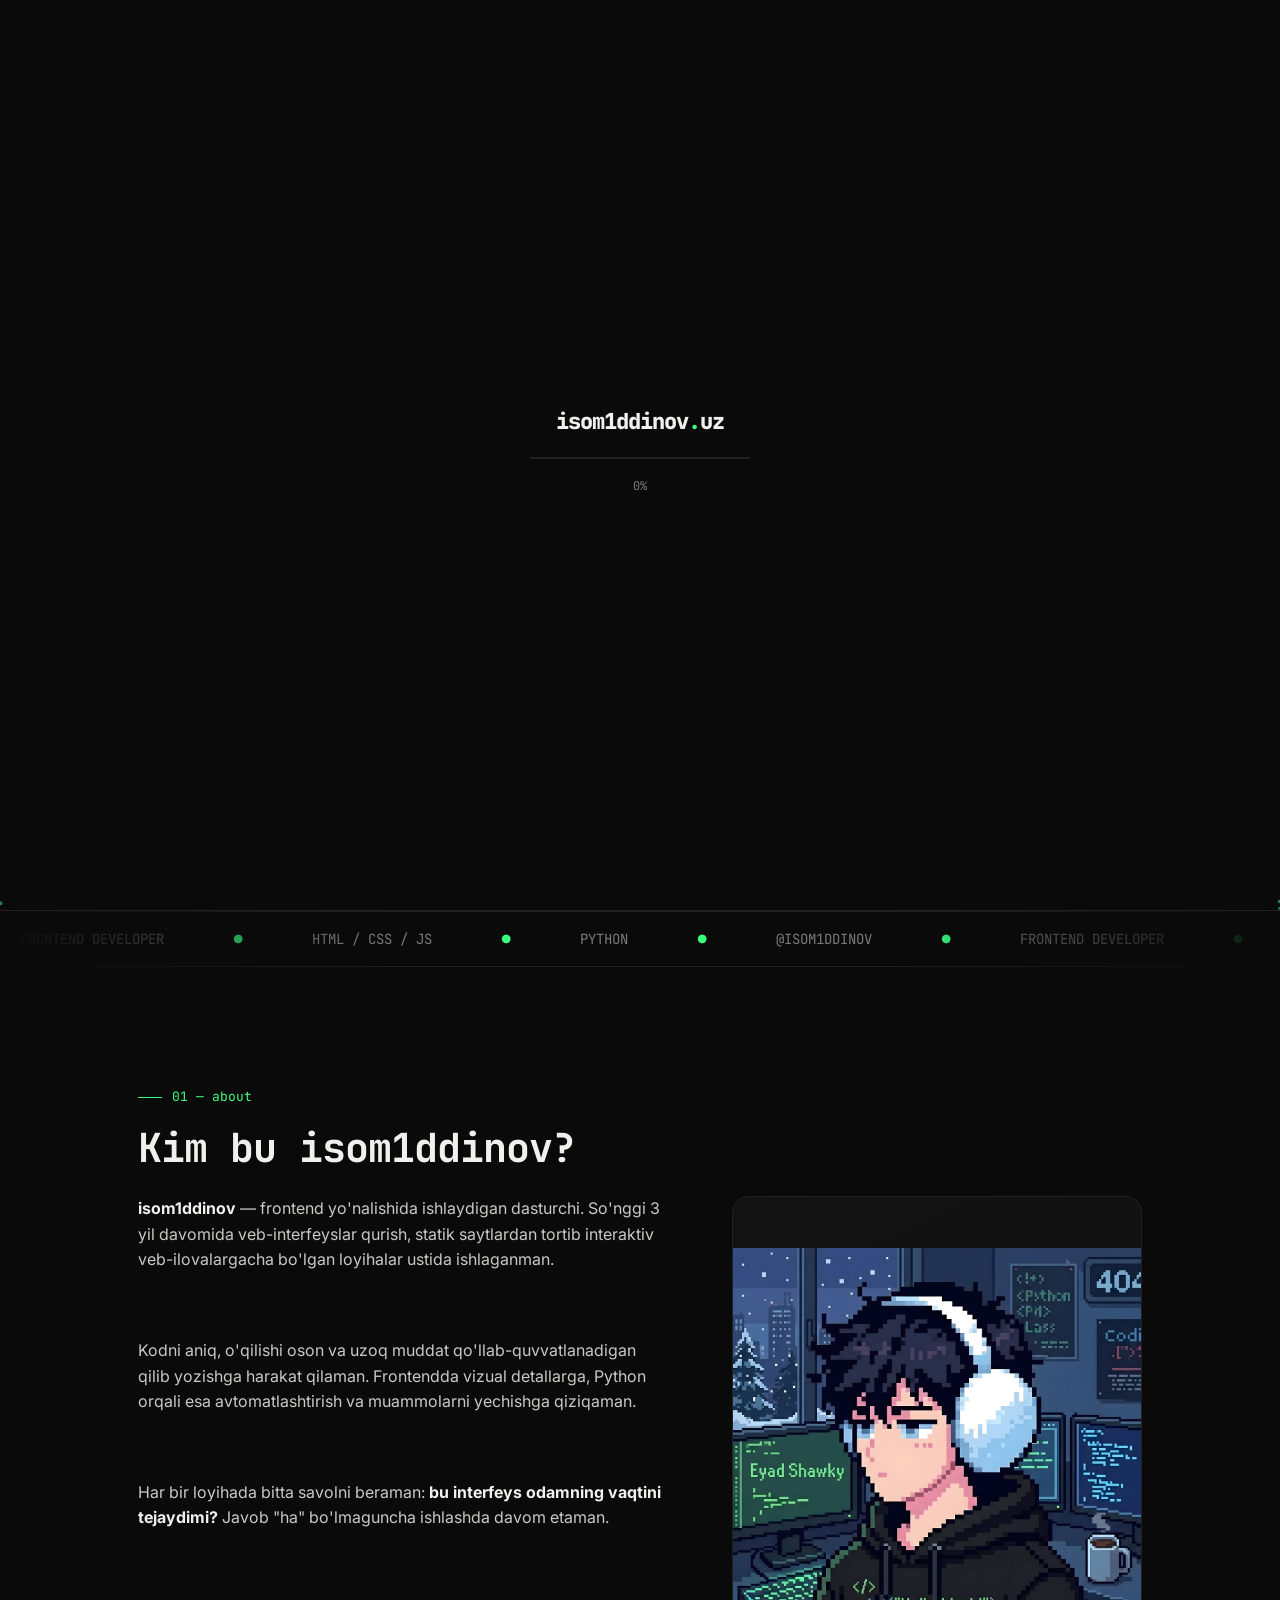
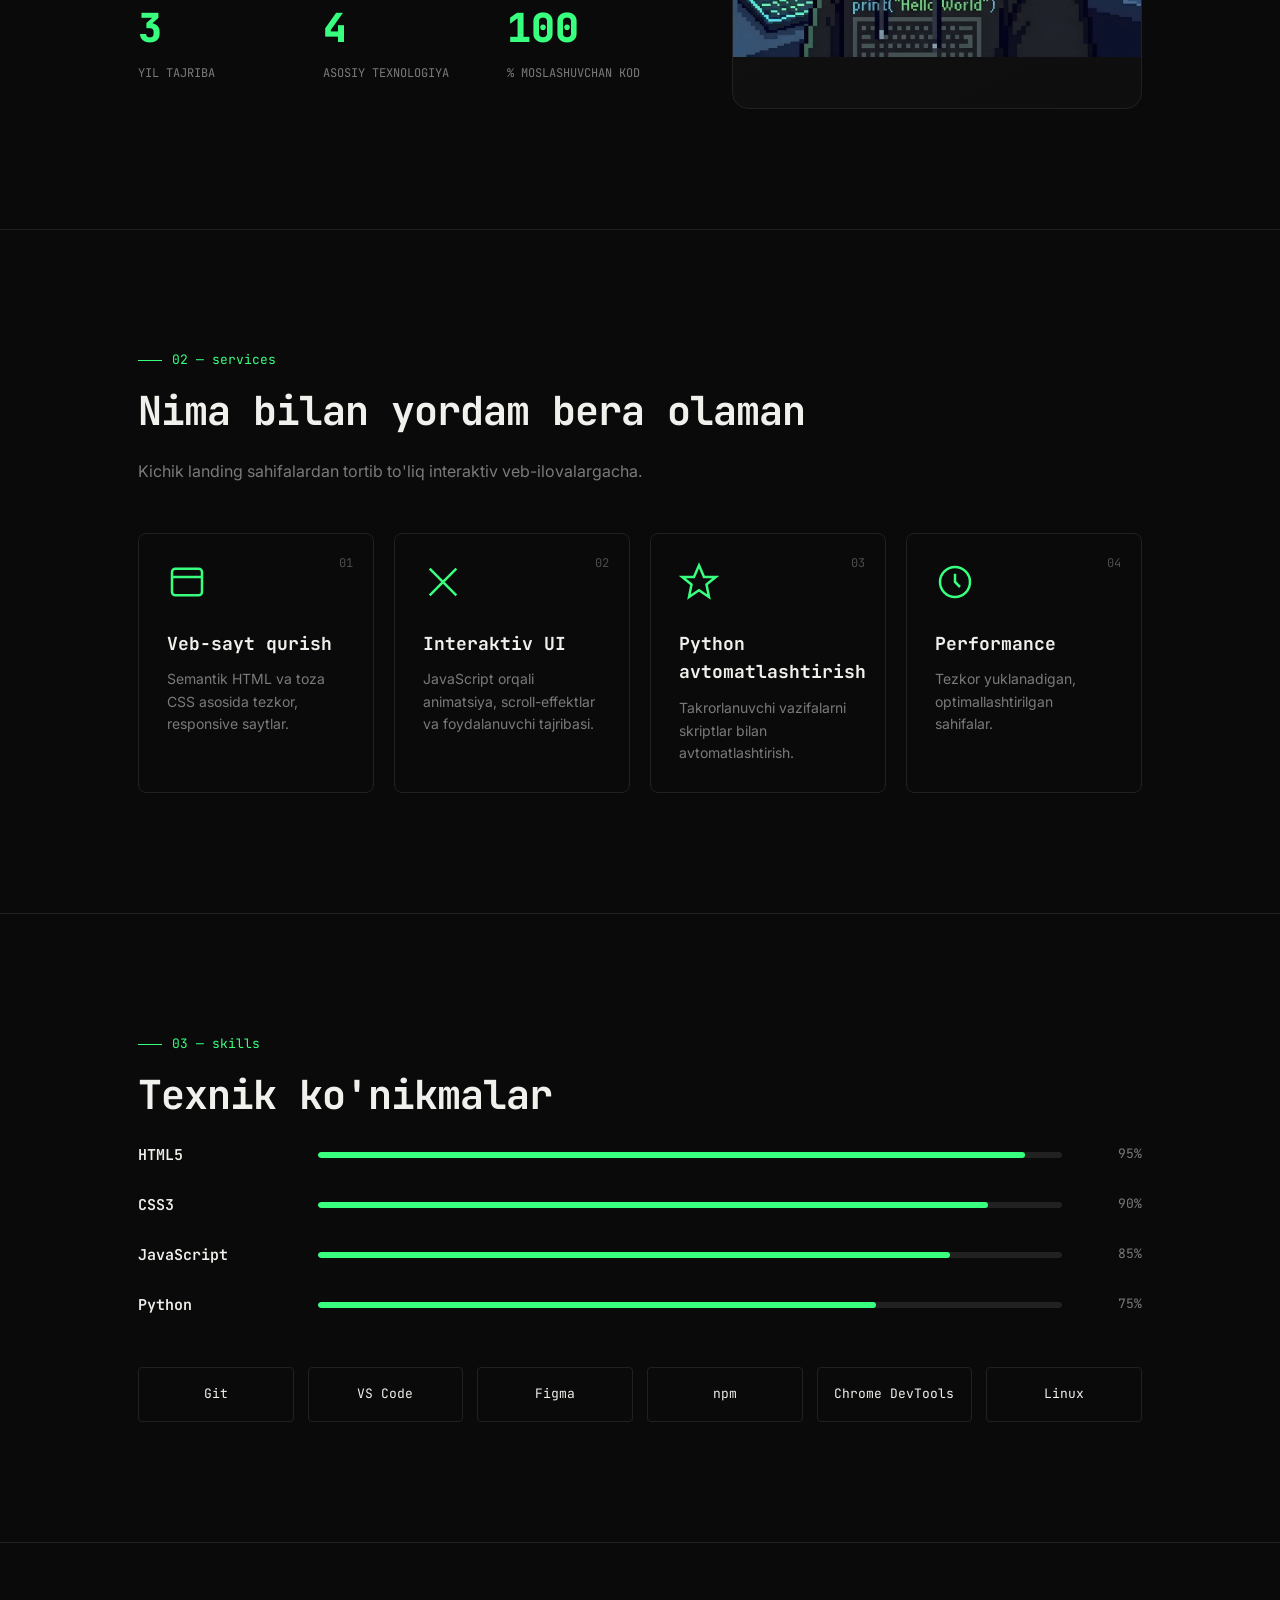
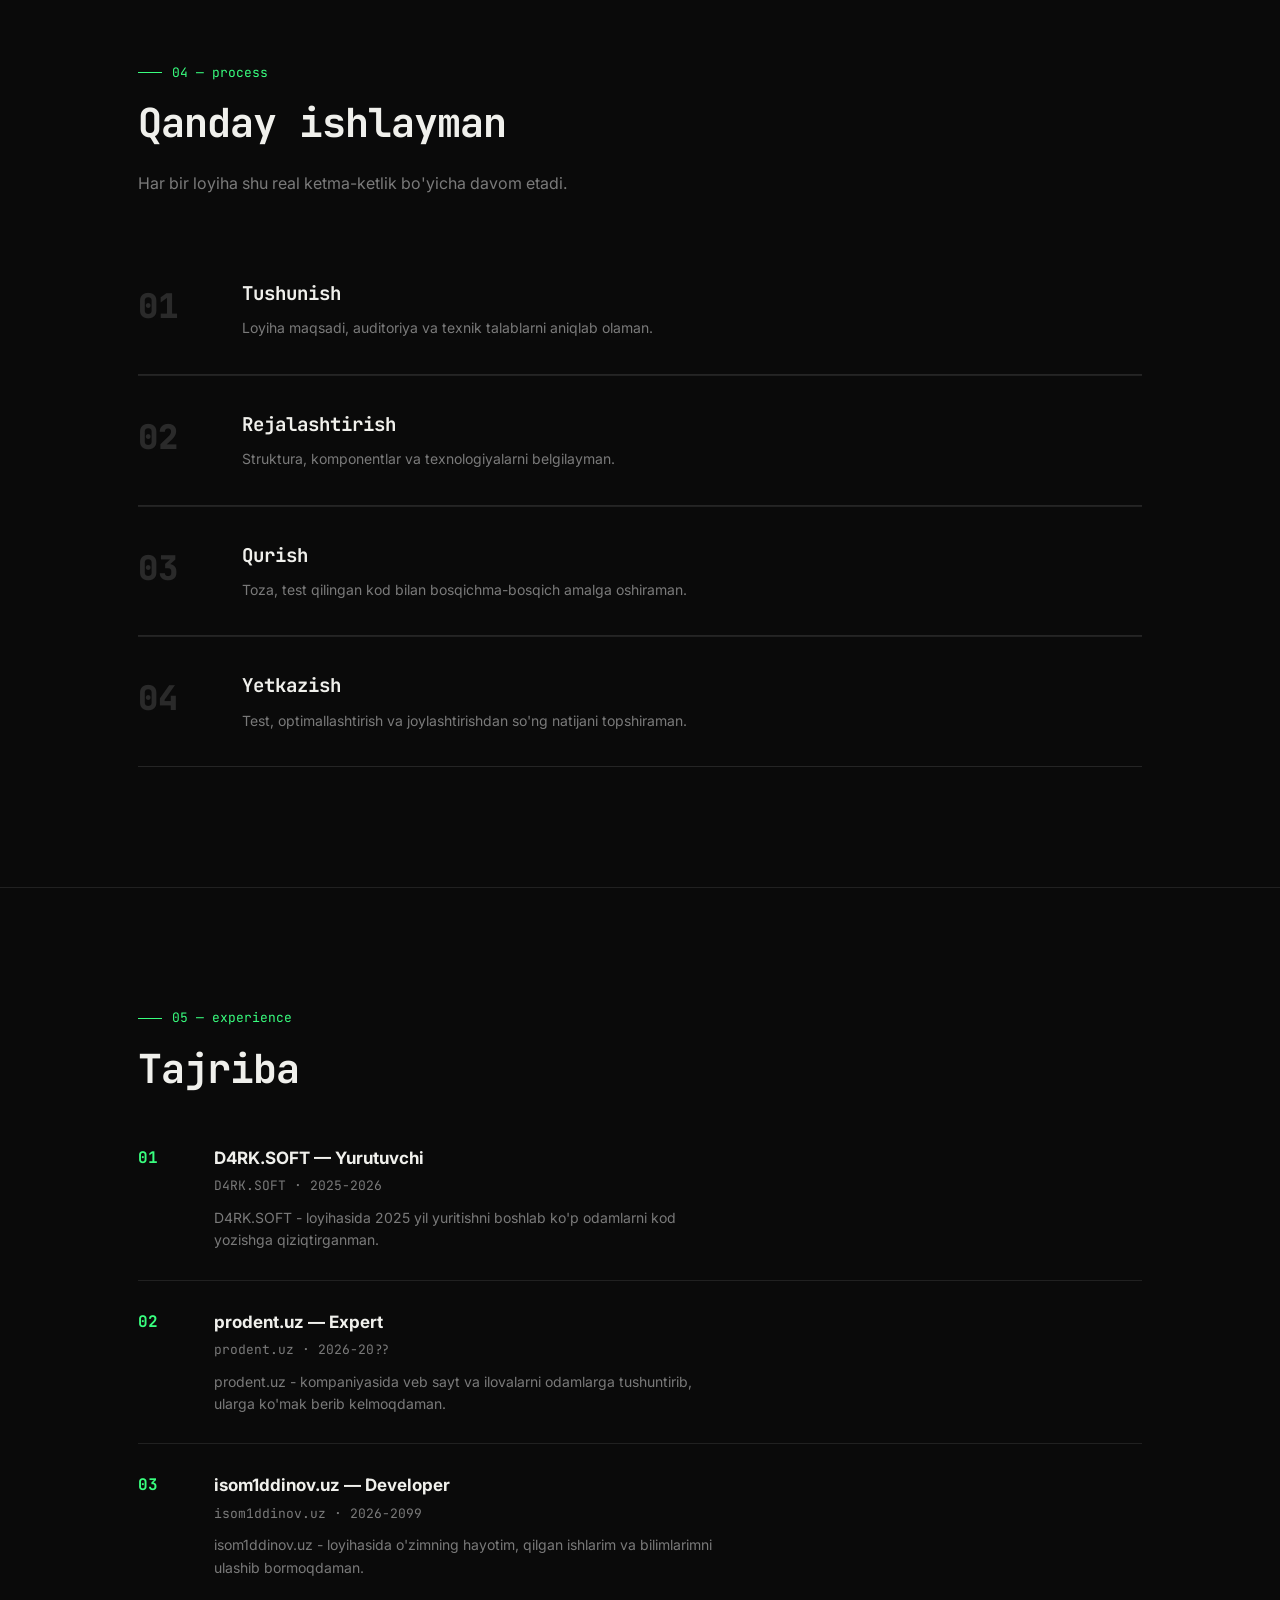
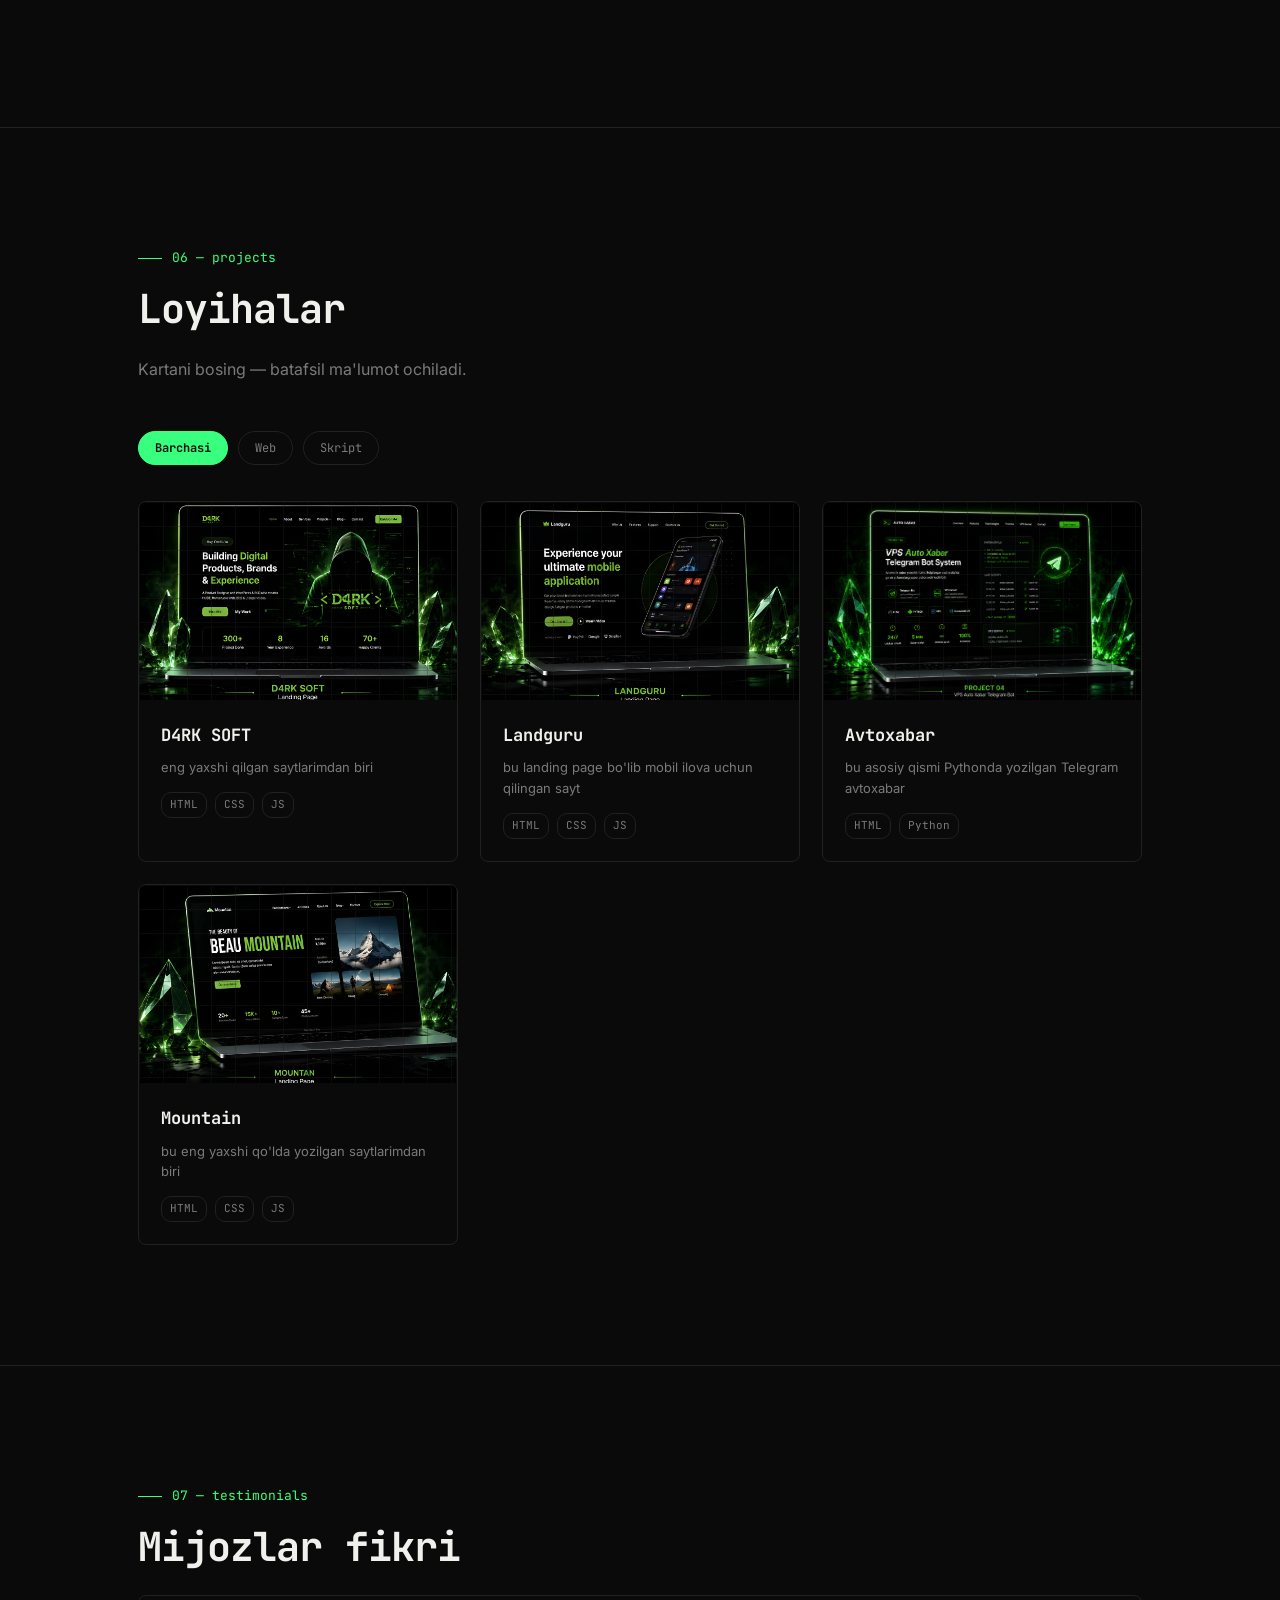
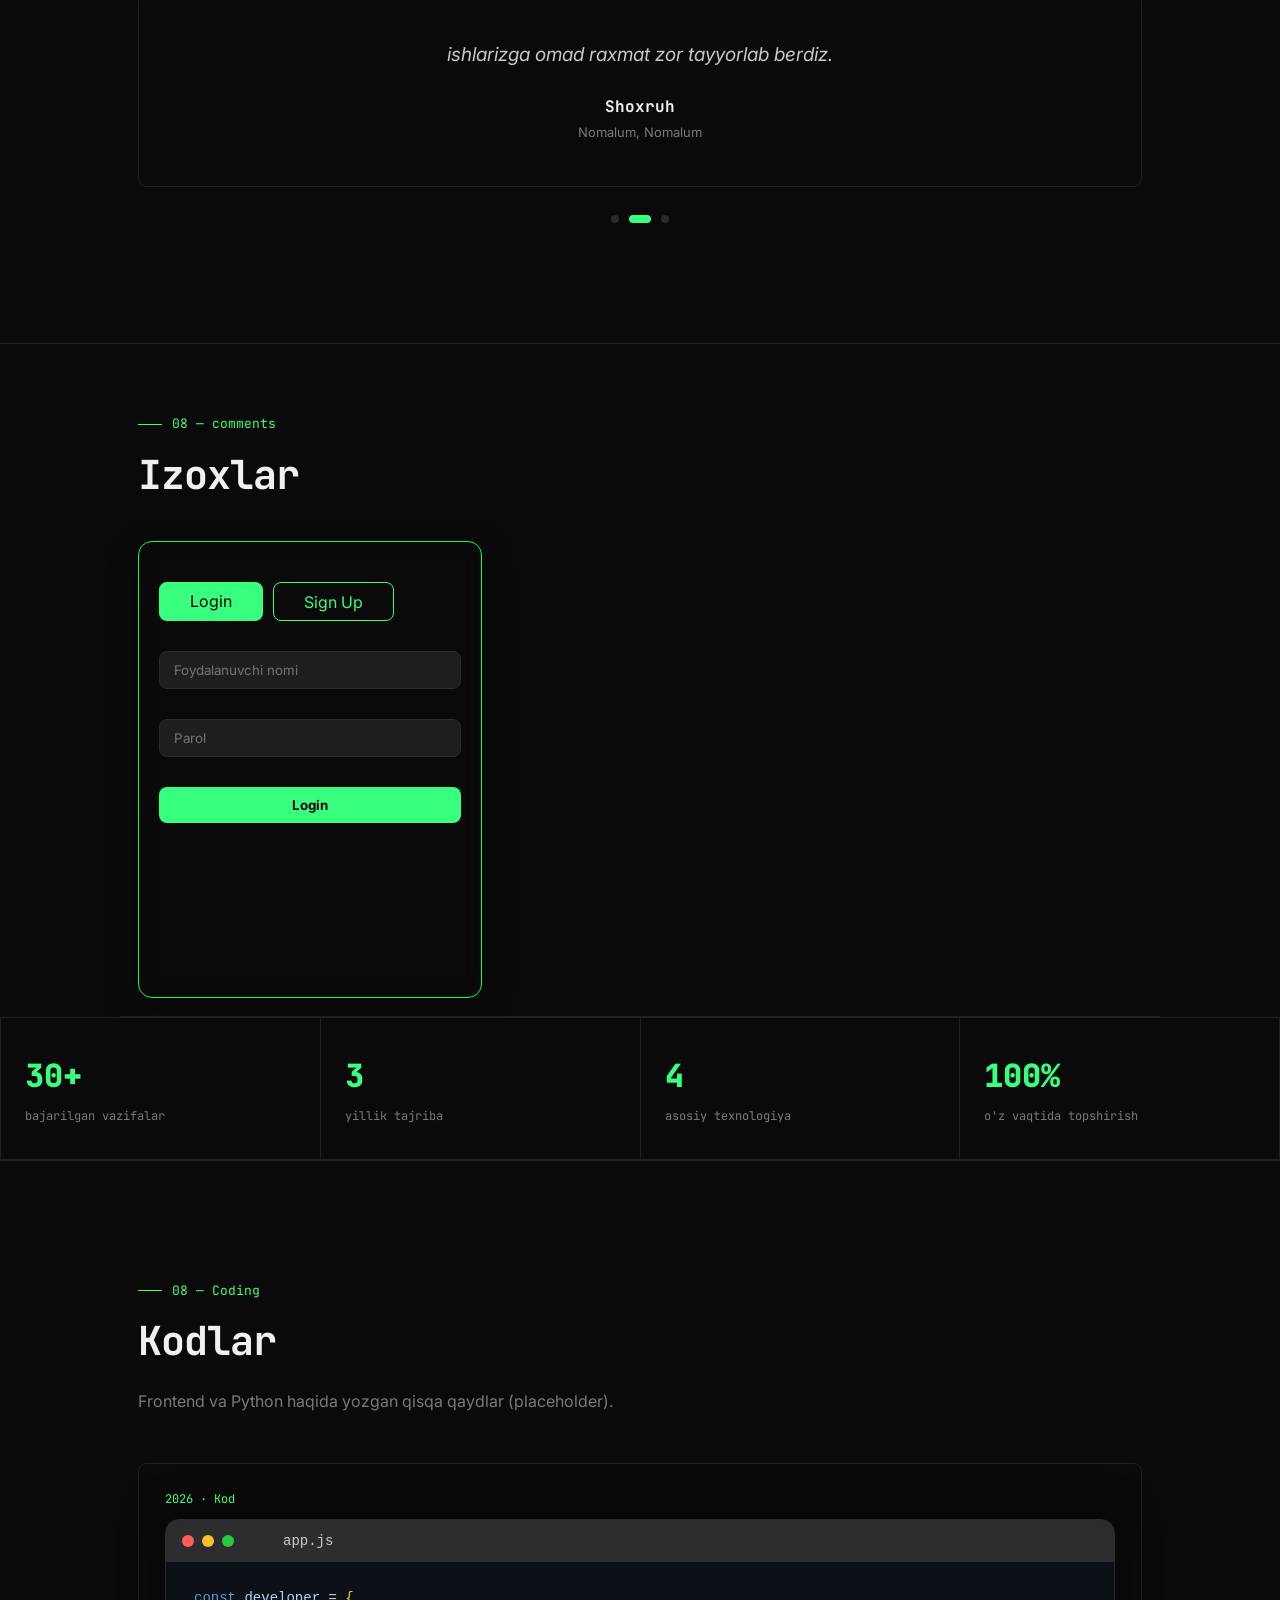
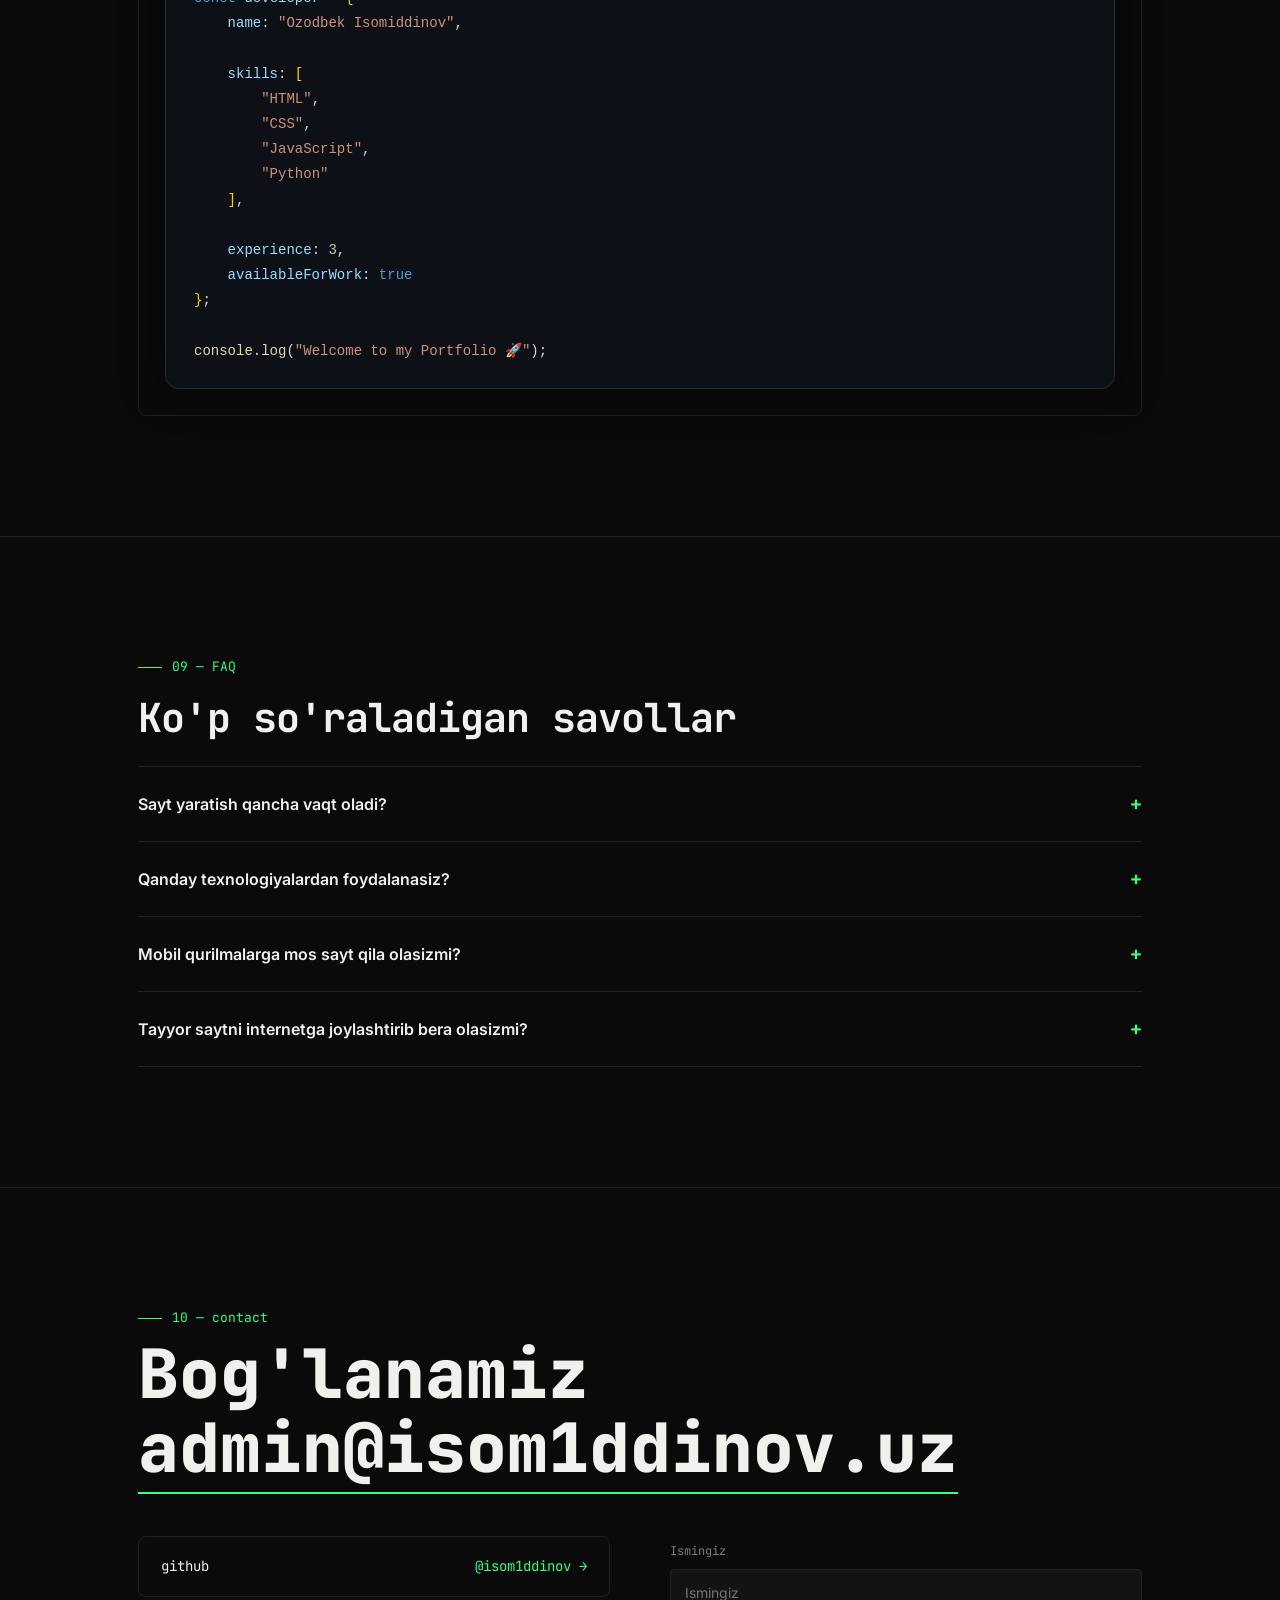
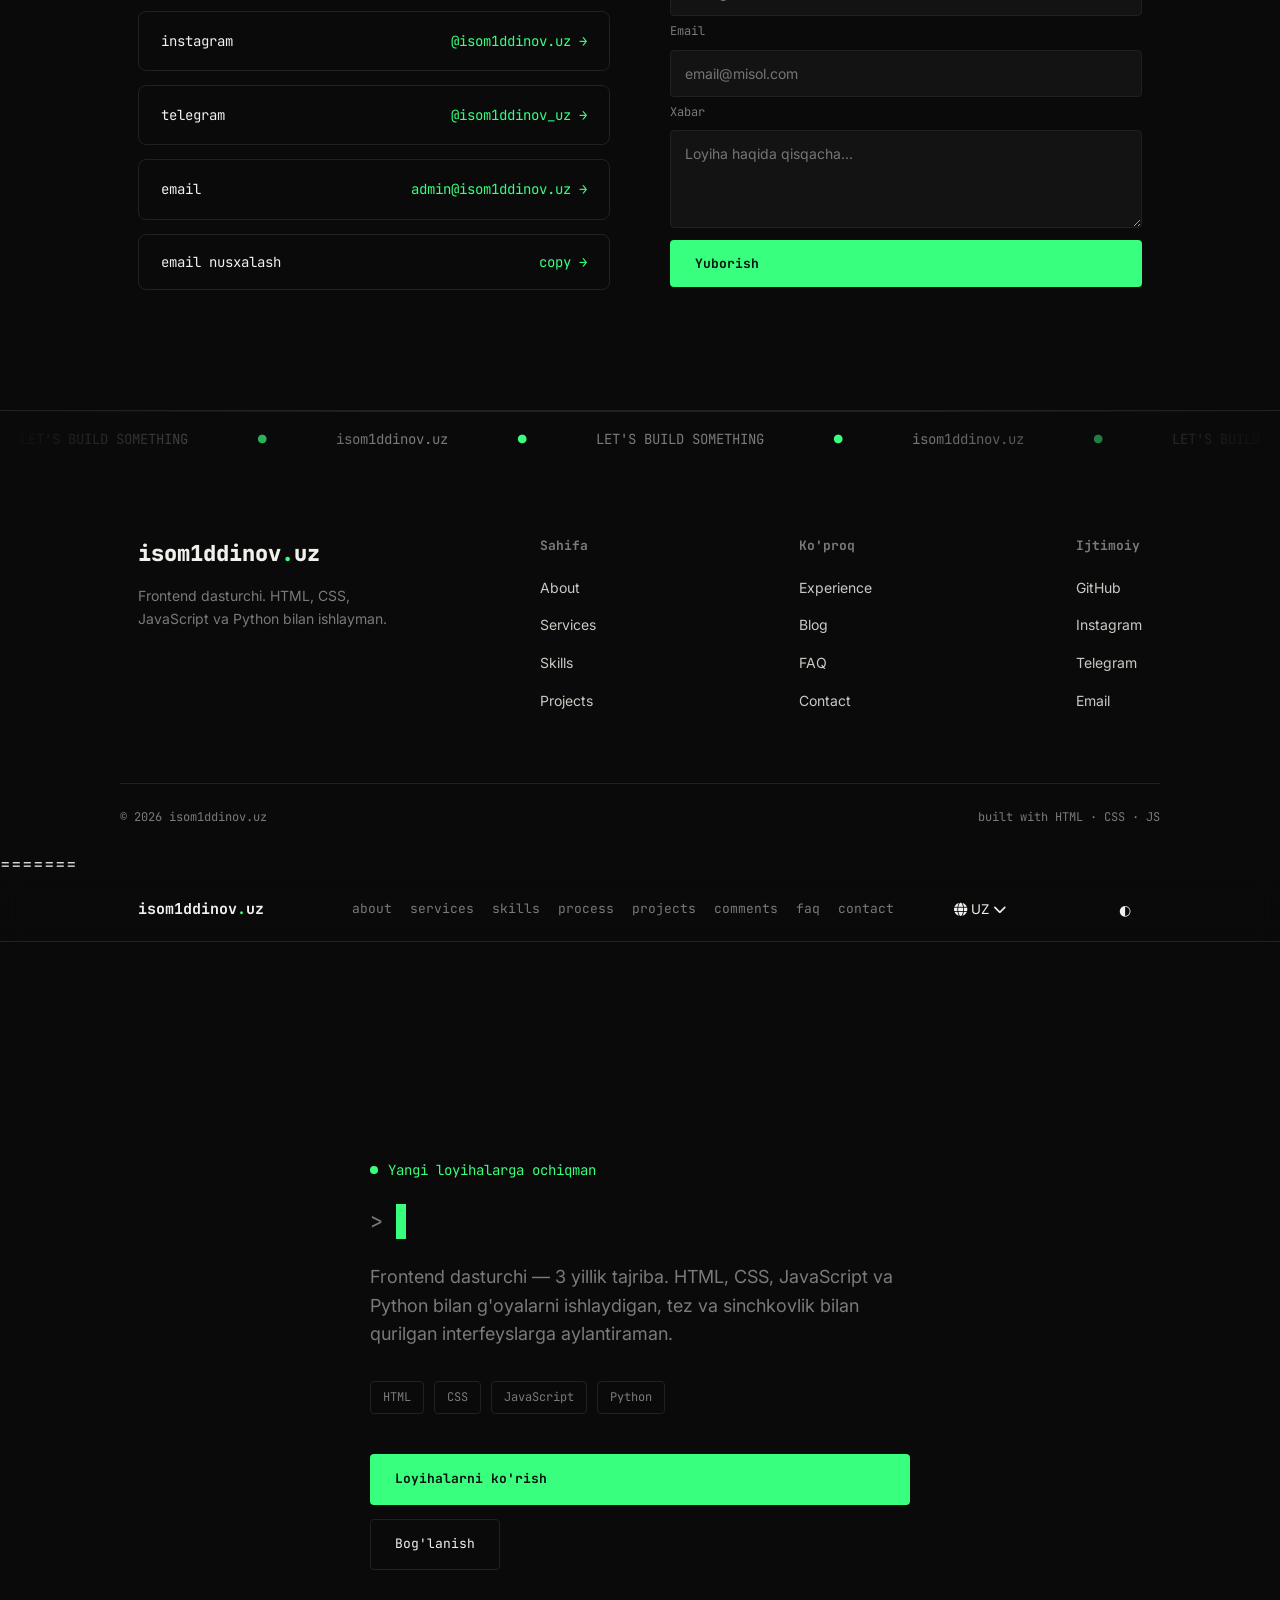
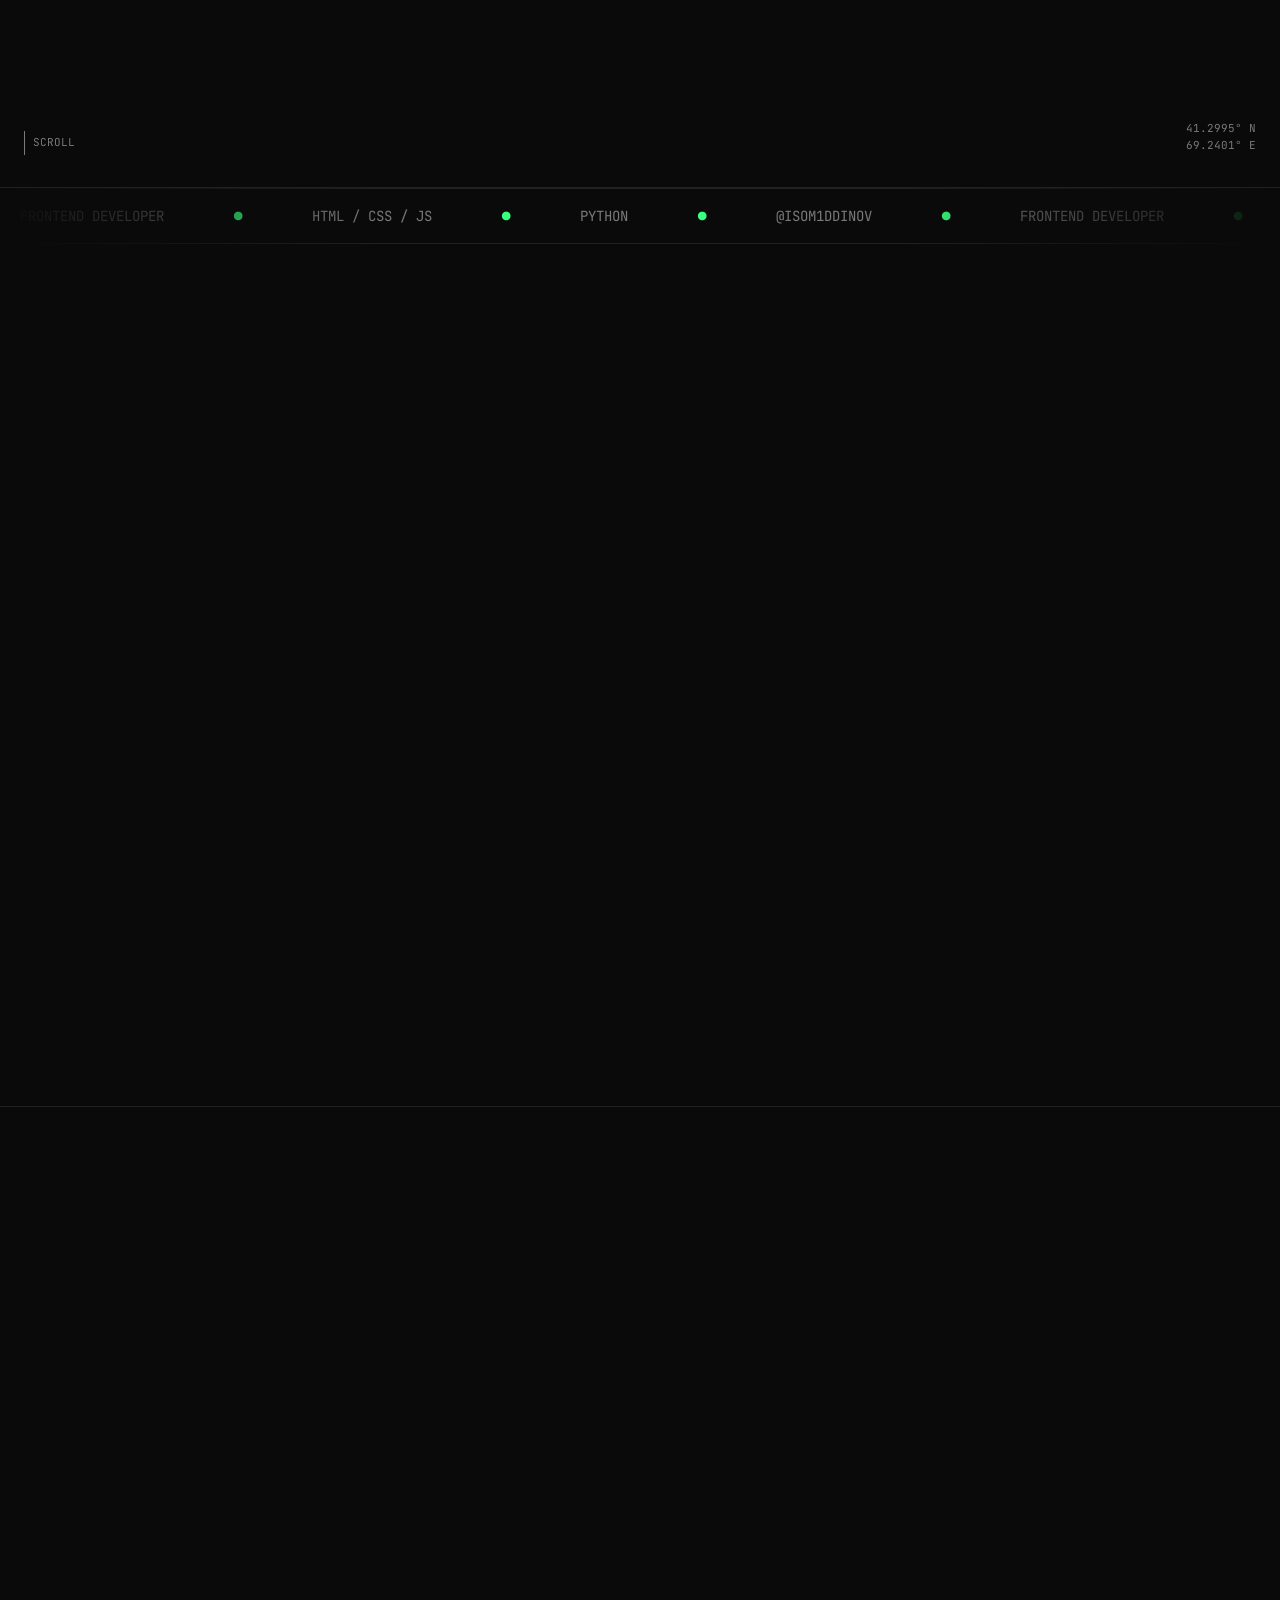
==== commit 498480ef: "Resolve conflicts" ====
--- a/index.html
+++ b/index.html
@@ -1,3 +1,4 @@
+
 <!DOCTYPE html>
 <html lang="uz">
 
@@ -4534,4 +4535,4542 @@
     <script type="module" src="script.js"></script>
 </body>
 
+=======
+<!DOCTYPE html>
+<html lang="uz">
+
+<head>
+    <meta charset="UTF-8">
+    <meta name="viewport" content="width=device-width, initial-scale=1.0">
+    <title>Ozodbek Isomiddinov | Web Developer</title>
+    <meta name="description"
+        content="Ozodbek Isomiddinovning portfolio sayti. HTML, CSS, JavaScript va zamonaviy veb-loyihalar.">
+    <link rel="canonical" href="https://isom1ddinov.uz/">
+    <link rel="icon" type="image/jpg" href="img/IMG_3496.PNG">
+    <link rel="preconnect" href="https://fonts.googleapis.com">
+    <link rel="stylesheet" href="https://cdnjs.cloudflare.com/ajax/libs/font-awesome/6.7.2/css/all.min.css">
+    <link rel="stylesheet" href="style.css">
+    <link
+        href="https://fonts.googleapis.com/css2?family=JetBrains+Mono:wght@400;500;600;700;800&family=Inter:wght@400;500;600;700;800&display=swap"
+        rel="stylesheet">
+    <style>
+        /* =========================================================
+   DESIGN TOKENS
+========================================================= */
+        :root {
+            --bg: #0a0a0a;
+            --bg-alt: #0e0e0e;
+            --surface: #131313;
+            --surface-2: #181818;
+            --text: #f0f0ec;
+            --text-dim: #c9c9c4;
+            --muted: #7a7a7a;
+            --muted-2: #4d4d4d;
+            --accent: #39ff7f;
+            --accent-dim: rgba(57, 255, 127, 0.14);
+            --border: #212121;
+            --border-2: #2a2a2a;
+            --radius-sm: 4px;
+            --radius-md: 8px;
+            --radius-lg: 16px;
+            --ease: cubic-bezier(.22, .61, .36, 1);
+            --font-mono: 'JetBrains Mono', monospace;
+            --font-sans: 'Inter', sans-serif;
+        }
+
+        :root.light {
+            --bg: #f5f5f2;
+            --bg-alt: #efefec;
+            --surface: #ffffff;
+            --surface-2: #f0f0ed;
+            --text: #0a0a0a;
+            --text-dim: #333330;
+            --muted: #6b6b6b;
+            --muted-2: #9a9a9a;
+            --border: #e2e2de;
+            --border-2: #d5d5d0;
+        }
+
+        /* =========================================================
+   RESET
+========================================================= */
+        *,
+        *::before,
+        *::after {
+            margin: 0;
+            padding: 0;
+            box-sizing: border-box;
+        }
+
+        html {
+            scroll-behavior: smooth;
+        }
+
+        body {
+            background: var(--bg);
+            color: var(--text);
+            font-family: var(--font-sans);
+            line-height: 1.6;
+            -webkit-font-smoothing: antialiased;
+            overflow-x: hidden;
+            cursor: none;
+            transition: background .4s var(--ease), color .4s var(--ease);
+        }
+
+        ::selection {
+            background: var(--accent);
+            color: #0a0a0a;
+        }
+
+        a {
+            color: inherit;
+            text-decoration: none;
+        }
+
+        ul {
+            list-style: none;
+        }
+
+        button {
+            font-family: inherit;
+            background: none;
+            border: none;
+            color: inherit;
+            cursor: none;
+        }
+
+        img {
+            max-width: 100%;
+            display: block;
+        }
+
+        .mono {
+            font-family: var(--font-mono);
+        }
+
+        /* custom scrollbar */
+        ::-webkit-scrollbar {
+            width: 10px;
+        }
+
+        ::-webkit-scrollbar-track {
+            background: var(--bg);
+        }
+
+        ::-webkit-scrollbar-thumb {
+            background: var(--border-2);
+            border-radius: 10px;
+            border: 2px solid var(--bg);
+        }
+
+        ::-webkit-scrollbar-thumb:hover {
+            background: var(--accent);
+        }
+
+        .wrap {
+            max-width: 1040px;
+            margin: 0 auto;
+            padding: 0 18px;
+        }
+
+        .wrap-narrow {
+            max-width: 760px;
+            max-width: 1040px;
+        }
+
+        /* =========================================================
+   SCROLL PROGRESS BAR
+========================================================= */
+        #scroll-progress {
+            position: fixed;
+            top: 0;
+            left: 0;
+            height: 2px;
+            background: var(--accent);
+            width: 0%;
+            z-index: 10001;
+            transition: width .1s linear;
+        }
+
+        /* =========================================================
+   CUSTOM CURSOR + TRAIL
+========================================================= */
+        .cursor-dot,
+        .cursor-ring {
+            position: fixed;
+            top: 0;
+            left: 0;
+            pointer-events: none;
+            z-index: 9999;
+            border-radius: 50%;
+            transform: translate(-50%, -50%);
+        }
+
+        .cursor-dot {
+            width: 6px;
+            height: 6px;
+            background: var(--accent);
+        }
+
+        .cursor-ring {
+            width: 32px;
+            height: 32px;
+            border: 1px solid var(--accent);
+            transition: width .25s, height .25s, border-color .25s, background .25s;
+        }
+
+        .cursor-ring.hover {
+            width: 64px;
+            height: 64px;
+            background: var(--accent-dim);
+        }
+
+        .cursor-ring.text-hover {
+            width: 90px;
+            height: 90px;
+        }
+
+        #cursor-trail-canvas {
+            position: fixed;
+            inset: 0;
+            pointer-events: none;
+            z-index: 9998;
+        }
+
+        @media (max-width:4900px) {
+            .about p {
+                margin-bottom: 65px;
+            }
+        }
+
+        @media (max-width:900px) {
+            .about p {
+                margin-bottom: 45px;
+            }
+
+        }
+
+        @media (max-width:900px),
+        (hover:none) {
+            body {
+                cursor: auto;
+            }
+
+            .footer-main {
+                grid-template-columns: 1fr;
+                gap: 32px;
+                padding: 50px 18px !important;
+            }
+
+            .foot-bottom {
+                padding: 20px 18px !important;
+            }
+
+            .cursor-dot,
+            .cursor-ring,
+            #cursor-trail-canvas {
+                display: none;
+            }
+        }
+
+        /* =========================================================
+   LOADER
+========================================================= */
+        #loader {
+            position: fixed;
+            inset: 0;
+            background: var(--bg);
+            z-index: 10000;
+            display: flex;
+            flex-direction: column;
+            align-items: center;
+            justify-content: center;
+            gap: 18px;
+        }
+
+        #loader .loader-logo {
+            font-family: var(--font-mono);
+            font-weight: 800;
+            font-size: 22px;
+            letter-spacing: -1px;
+        }
+
+        #loader .loader-logo .dot {
+            color: var(--accent);
+        }
+
+        #loader .bar-track {
+            width: 220px;
+            height: 2px;
+            background: var(--border);
+            overflow: hidden;
+        }
+
+        #loader .bar-fill {
+            height: 100%;
+            width: 0%;
+            background: var(--accent);
+            transition: width .1s linear;
+        }
+
+        #loader span.pct {
+            font-family: var(--font-mono);
+            font-size: 12px;
+            color: var(--muted);
+        }
+
+        #loader.hide {
+            animation: fadeOut .7s var(--ease) forwards;
+        }
+
+        @keyframes fadeOut {
+            to {
+                opacity: 0;
+                visibility: hidden;
+            }
+        }
+
+        /* =========================================================
+   NAV
+========================================================= */
+        nav {
+            position: sticky;
+            top: 0;
+            z-index: 100;
+            background: color-mix(in srgb, var(--bg) 20%, transparent);
+            backdrop-filter: blur(10px);
+            border-bottom: 1px solid var(--border);
+        }
+
+        nav .wrap {
+            display: flex;
+            justify-content: space-between;
+            align-items: center;
+            height: 64px;
+        }
+
+        .nav-logo {
+            font-family: var(--font-mono);
+            font-weight: 700;
+            font-size: 15px;
+        }
+
+        .nav-links {
+            display: flex;
+            gap: 18px;
+            font-family: var(--font-mono);
+            font-size: 13px;
+            color: var(--muted);
+            align-items: center;
+            width: 500px;
+        }
+
+        .nav-links a {
+            position: relative;
+            padding: 4px 0;
+        }
+
+        .nav-links a::after {
+            content: '';
+            position: absolute;
+            left: 0;
+            bottom: -2px;
+            width: 0;
+            height: 1px;
+            background: var(--accent);
+            transition: width .25s var(--ease);
+        }
+
+        .nav-links a:hover::after,
+        .nav-links a.active::after {
+            width: 100%;
+        }
+
+        .nav-links a:hover,
+        .nav-links a.active {
+            color: var(--text);
+        }
+
+        .theme-toggle {
+            width: 34px;
+            height: 34px;
+            border-radius: 50%;
+            display: flex;
+            align-items: center;
+            justify-content: center;
+            font-size: 14px;
+            transition: .25s;
+        }
+
+
+        .nav-burger {
+            display: none;
+            flex-direction: column;
+            justify-content: center;
+            gap: 5px;
+            width: 22px;
+            height: 22px;
+            flex-shrink: 0;
+            z-index: 200;
+            position: relative;
+        }
+
+        .nav-burger span {
+            height: 1px;
+            background: var(--text);
+            width: 100%;
+            transition: .25s var(--ease);
+            transform-origin: center;
+        }
+
+        .nav-burger.open span:nth-child(1) {
+            transform: translateY(6px) rotate(45deg);
+        }
+
+        .nav-burger.open span:nth-child(2) {
+            opacity: 0;
+        }
+
+        .nav-burger.open span:nth-child(3) {
+            transform: translateY(-6px) rotate(-45deg);
+        }
+
+        @media (max-width:760px) {
+            nav .wrap {
+                padding: 0 18px;
+            }
+            
+
+            .form-submit {
+                width: 100%;
+            }
+
+            .about p {
+                margin-bottom: 35px;
+            }
+
+            .nav-logo {
+                font-size: 13px;
+                white-space: nowrap;
+            }
+
+            .nav-links {
+                position: fixed;
+                top: 64px;
+                left: 0;
+                right: 0;
+                bottom: 0;
+                height: calc(100vh - 64px);
+                background: var(--bg);
+                z-index: 150;
+                overflow-y: auto;
+                display: flex;
+                flex-direction: column;
+                align-items: center;
+                justify-content: center;
+                font-size: 19px;
+                transform: translateY(-12px);
+                opacity: 0;
+                pointer-events: none;
+                transition: opacity .3s var(--ease), transform .3s var(--ease);
+            }
+
+            .nav-links.open {
+                opacity: 1;
+                pointer-events: auto;
+                transform: translateY(0);
+            }
+
+            .nav-links a::after {
+                display: none;
+            }
+
+            .nav-burger {
+                display: flex;
+            }
+
+            body.menu-open {
+                overflow: hidden;
+            }
+        }
+
+        /* =========================================
+   MOBILE MENU
+========================================= */
+
+        @media (max-width:760px) {
+
+            .nav-links {
+                z-index: 150;
+            }
+
+        }
+
+        /* =========================================================
+   HERO
+========================================================= */
+        .hero {
+            position: relative;
+            min-height: 94vh;
+            display: flex;
+            flex-direction: column;
+            justify-content: center;
+            overflow: hidden;
+        }
+
+        #particles {
+            position: absolute;
+            inset: 0;
+            z-index: 0;
+            opacity: .55;
+            width: 100%;
+            height: 100%;
+        }
+
+        .hero-inner {
+            position: relative;
+            z-index: 1;
+            max-width: 1040px;
+        }
+
+        .eyebrow-row {
+            display: flex;
+            align-items: center;
+            gap: 10px;
+            margin-bottom: 22px;
+        }
+
+        .status-dot {
+            width: 8px;
+            height: 8px;
+            border-radius: 50%;
+            background: var(--accent);
+            box-shadow: 0 0 0 0 var(--accent);
+            animation: pulse 2s infinite;
+        }
+
+        @keyframes pulse {
+            0% {
+                box-shadow: 0 0 0 0 rgba(57, 255, 127, .5);
+            }
+
+            70% {
+                box-shadow: 0 0 0 10px rgba(57, 255, 127, 0);
+            }
+
+            100% {
+                box-shadow: 0 0 0 0 rgba(57, 255, 127, 0);
+            }
+        }
+
+        .prompt-line {
+            color: var(--accent);
+            font-family: var(--font-mono);
+            font-size: 14px;
+        }
+
+        .hero h1 {
+            font-family: var(--font-mono);
+            font-weight: 800;
+            font-size: clamp(40px, 9vw, 104px);
+            line-height: 1;
+            letter-spacing: -2px;
+        }
+
+        .hero h1 .letter {
+            display: inline-block;
+            opacity: 0;
+            transform: translateY(40px) rotate(4deg);
+            animation: rise .6s var(--ease) forwards;
+        }
+
+        @keyframes rise {
+            to {
+                opacity: 1;
+                transform: translateY(0) rotate(0);
+            }
+        }
+
+        .role-cycle {
+            font-family: var(--font-mono);
+            font-size: clamp(16px, 2.4vw, 22px);
+            color: var(--muted);
+            margin-top: 10px;
+            min-height: 1.4em;
+        }
+
+        .role-cycle .rc-accent {
+            color: var(--accent);
+        }
+
+        .cursor-blink {
+            display: inline-block;
+            width: 10px;
+            background: var(--accent);
+            animation: blink 1s step-end infinite;
+        }
+
+        @keyframes blink {
+            50% {
+                opacity: 0;
+            }
+        }
+
+        .hero p.desc {
+            color: var(--muted);
+            font-size: 18px;
+            max-width: 540px;
+            margin-top: 24px;
+        }
+
+        .hero-tags {
+            display: flex;
+            flex-wrap: wrap;
+            gap: 10px;
+            margin-top: 32px;
+        }
+
+        .tag {
+            font-family: var(--font-mono);
+            font-size: 12px;
+            color: var(--muted);
+            border: 1px solid var(--border);
+            padding: 6px 12px;
+            border-radius: var(--radius-sm);
+            transition: .2s;
+        }
+
+        .tag:hover {
+            border-color: var(--accent);
+            color: var(--text);
+            transform: translateY(-2px);
+        }
+
+        .hero-cta {
+            display: flex;
+            gap: 14px;
+            margin-top: 40px;
+            flex-wrap: wrap;
+        }
+
+        .btn {
+            font-family: var(--font-mono);
+            font-size: 13px;
+            padding: 14px 24px;
+            border-radius: var(--radius-sm);
+            display: inline-flex;
+            align-items: center;
+            gap: 8px;
+            transition: .25s var(--ease);
+            border: 1px solid transparent;
+        }
+
+        .btn-primary {
+            background: var(--accent);
+            color: #08130d;
+            font-weight: 700;
+            width: 100%;
+            align-items: center;
+        }
+
+        .btn-primary:hover {
+            transform: translateY(-3px);
+            box-shadow: 0 10px 30px -10px rgba(57, 255, 127, .5);
+        }
+
+        .btn-ghost {
+            border-color: var(--border);
+            color: var(--text);
+        }
+
+        .btn-ghost:hover {
+            border-color: var(--accent);
+            transform: translateY(-3px);
+        }
+
+        .scroll-hint {
+            position: absolute;
+            bottom: 32px;
+            left: 24px;
+            font-family: var(--font-mono);
+            font-size: 11px;
+            color: var(--muted);
+            display: flex;
+            align-items: center;
+            gap: 8px;
+        }
+
+        .scroll-hint .line {
+            width: 1px;
+            height: 24px;
+            background: var(--muted);
+            animation: scrollLine 1.6s ease-in-out infinite;
+        }
+
+        @keyframes scrollLine {
+
+            0%,
+            100% {
+                transform: scaleY(1);
+                opacity: .3;
+            }
+
+            50% {
+                transform: scaleY(1.4);
+                opacity: 1;
+            }
+        }
+
+        .hero-coords {
+            position: absolute;
+            bottom: 32px;
+            right: 24px;
+            font-family: var(--font-mono);
+            font-size: 11px;
+            color: var(--muted);
+            text-align: right;
+        }
+
+        /* =========================================================
+   MARQUEE
+========================================================= */
+        .marquee {
+            border-top: 1px solid var(--border);
+            border-bottom: 1px solid var(--border);
+            overflow: hidden;
+            padding: 16px 0;
+            white-space: nowrap;
+        }
+
+        .marquee-track {
+            display: inline-block;
+            animation: scroll 24s linear infinite;
+            font-family: var(--font-mono);
+            font-size: 14px;
+            color: var(--muted);
+        }
+
+        .marquee:hover .marquee-track {
+            animation-play-state: paused;
+        }
+
+        .marquee-track span {
+            margin: 0 20px;
+        }
+
+        .marquee-track span.dot {
+            color: var(--accent);
+        }
+
+        @keyframes scroll {
+            from {
+                transform: translateX(0);
+            }
+
+            to {
+                transform: translateX(-100%);
+            }
+        }
+
+        /* =========================================================
+   REVEAL
+========================================================= */
+        .reveal {
+            opacity: 0;
+            transform: translateY(30px);
+            transition: opacity .7s var(--ease), transform .7s var(--ease);
+        }
+
+        .reveal.show {
+            opacity: 1;
+            transform: translateY(0);
+        }
+
+        .reveal-scale {
+            opacity: 0;
+            transform: scale(.94);
+            transition: opacity .6s var(--ease), transform .6s var(--ease);
+        }
+
+        .reveal-scale.show {
+            opacity: 1;
+            transform: scale(1);
+        }
+
+        .stagger .reveal:nth-child(1) {
+            transition-delay: 0s;
+        }
+
+        .stagger .reveal:nth-child(2) {
+            transition-delay: .08s;
+        }
+
+        .stagger .reveal:nth-child(3) {
+            transition-delay: .16s;
+        }
+
+        .stagger .reveal:nth-child(4) {
+            transition-delay: .24s;
+        }
+
+        .stagger .reveal:nth-child(5) {
+            transition-delay: .32s;
+        }
+
+        .stagger .reveal:nth-child(6) {
+            transition-delay: .4s;
+        }
+
+        section {
+            padding: 120px 0;
+            border-bottom: 1px solid var(--border);
+            position: relative;
+        }
+
+        .sec-label {
+            font-family: var(--font-mono);
+            font-size: 13px;
+            color: var(--accent);
+            margin-bottom: 8px;
+            display: flex;
+            align-items: center;
+            gap: 10px;
+        }
+
+        .sec-label::before {
+            content: '';
+            width: 24px;
+            height: 1px;
+            background: var(--accent);
+        }
+
+        .sec-title {
+            font-family: var(--font-mono);
+            font-weight: 700;
+            font-size: clamp(28px, 4vw, 40px);
+            margin-bottom: 16px;
+            letter-spacing: -1px;
+        }
+
+        .sec-sub {
+            color: var(--muted);
+            font-size: 16px;
+            max-width: 560px;
+            margin-bottom: 48px;
+        }
+
+        /* =========================================================
+   ABOUT
+========================================================= */
+        .about-grid {
+            display: grid;
+            grid-template-columns: 1.3fr 1fr;
+            gap: 60px;
+            align-items: start;
+        }
+
+        .about p {
+            color: var(--text-dim);
+            font-size: 16px;
+        }
+
+        .about strong {
+            color: var(--text);
+        }
+
+        .about-photo {
+            aspect-ratio: 4/5;
+            border-radius: var(--radius-lg);
+            border: 1px solid var(--border);
+            background: linear-gradient(155deg, var(--surface), var(--bg-alt));
+            display: flex;
+            align-items: center;
+            justify-content: center;
+            font-family: var(--font-mono);
+            color: var(--muted-2);
+            font-size: 13px;
+            position: relative;
+            overflow: hidden;
+            width: 100%;
+            height: 100%;
+        }
+
+
+
+        .about-photo::before {
+            content: '';
+            position: absolute;
+            inset: 0;
+            background-size: 16px 16px;
+            opacity: .5;
+        }
+
+        .stats-row {
+            display: grid;
+            grid-template-columns: repeat(3, 1fr);
+            gap: 20px;
+            margin-top: 44px;
+        }
+
+        .stat-num {
+            font-family: var(--font-mono);
+            font-weight: 800;
+            font-size: 40px;
+            color: var(--accent);
+        }
+
+        .stat-label {
+            color: var(--muted);
+            font-size: 12px;
+            font-family: var(--font-mono);
+            margin-top: 4px;
+        }
+
+        @media (max-width:760px) {
+            .about-grid {
+                grid-template-columns: 1fr;
+            }
+
+            .about-photo {
+                aspect-ratio: 16/9;
+                order: -1;
+            }
+            #reviews-section {
+                display:  block;
+            }
+            .auth-card {
+            margin-right: 0 !important;
+            width: 100% !important;
+            margin-bottom: 10px !important;
+            height: 315px !important;
+            }
+            .user-card,
+            .comment-form-card {
+                margin-right: 0 !important;
+            width: 100% !important;
+            margin-bottom: 10px !important;
+            }
+        }
+
+        /* =========================================================
+   SERVICES
+========================================================= */
+        .services-grid {
+            display: grid;
+            grid-template-columns: repeat(auto-fit, minmax(220px, 1fr));
+            gap: 20px;
+        }
+
+        .service-card {
+            border: 1px solid var(--border);
+            border-radius: var(--radius-md);
+            padding: 28px;
+            transition: transform .3s var(--ease), border-color .3s var(--ease);
+            position: relative;
+            overflow: hidden;
+            transform-style: preserve-3d;
+            will-change: transform;
+        }
+
+        .service-card:hover {
+            border-color: var(--accent);
+        }
+
+        .service-card .icon {
+            width: 40px;
+            height: 40px;
+            margin-bottom: 20px;
+            color: var(--accent);
+        }
+
+        .service-card h3 {
+            font-family: var(--font-mono);
+            font-size: 18px;
+            margin-bottom: 10px;
+        }
+
+        .service-card p {
+            color: var(--muted);
+            font-size: 14px;
+        }
+
+        .service-card .idx {
+            position: absolute;
+            top: 20px;
+            right: 20px;
+            font-family: var(--font-mono);
+            font-size: 12px;
+            color: var(--muted-2);
+        }
+
+        /* =========================================================
+   SKILLS
+========================================================= */
+        .skills-list {
+            display: flex;
+            flex-direction: column;
+            gap: 26px;
+        }
+
+        .skill-row {
+            display: grid;
+            grid-template-columns: 160px 1fr 60px;
+            gap: 20px;
+            align-items: center;
+        }
+
+        .skill-name {
+            font-family: var(--font-mono);
+            font-weight: 600;
+            font-size: 15px;
+        }
+
+        .skill-bar-track {
+            height: 6px;
+            background: var(--border);
+            border-radius: 10px;
+            overflow: hidden;
+        }
+
+        .skill-bar-fill {
+            height: 100%;
+            background: var(--accent);
+            width: 0%;
+            transition: width 1.2s var(--ease);
+            border-radius: 10px;
+        }
+
+        .skill-pct {
+            font-family: var(--font-mono);
+            font-size: 13px;
+            color: var(--muted);
+            text-align: right;
+        }
+
+        .tools-grid {
+            display: grid;
+            grid-template-columns: repeat(auto-fit, minmax(130px, 1fr));
+            gap: 14px;
+            margin-top: 50px;
+        }
+
+        .tool-chip {
+            border: 1px solid var(--border);
+            border-radius: var(--radius-sm);
+            padding: 16px;
+            text-align: center;
+            font-family: var(--font-mono);
+            font-size: 13px;
+            transition: .2s;
+        }
+
+        .tool-chip:hover {
+            border-color: var(--accent);
+            transform: translateY(-3px);
+            color: var(--accent);
+        }
+
+        /* =========================================================
+   PROCESS (real ordered sequence -> numbering justified)
+========================================================= */
+        .process-list {
+            counter-reset: step;
+        }
+
+        .process-item {
+            display: grid;
+            grid-template-columns: 80px 1fr;
+            gap: 24px;
+            padding: 34px 0;
+            border-top: 1px solid var(--border);
+            position: relative;
+            border-bottom: #252525 1px solid;
+        }
+
+        .process-item:first-child {
+            border-top: none;
+        }
+
+        .process-num {
+            font-family: var(--font-mono);
+            font-size: 34px;
+            font-weight: 800;
+            color: var(--border-2);
+            transition: color .3s;
+        }
+
+        .process-item:hover .process-num {
+            color: var(--accent);
+        }
+
+        .process-item h3 {
+            font-family: var(--font-mono);
+            font-size: 19px;
+            margin-bottom: 8px;
+        }
+
+        .process-item p {
+            color: var(--muted);
+            font-size: 14px;
+            max-width: 520px;
+        }
+
+        /* =========================================================
+   EXPERIENCE TIMELINE
+========================================================= */
+        .timeline {
+            display: flex;
+            flex-direction: column;
+        }
+
+        .tl-item {
+            display: grid;
+            grid-template-columns: 56px 1fr;
+            gap: 20px;
+            padding: 28px 0;
+            border-top: 1px solid var(--border);
+        }
+
+        .tl-item:first-child {
+            border-top: none;
+        }
+
+        .tl-num {
+            font-family: var(--font-mono);
+            color: var(--accent);
+            font-weight: 700;
+        }
+
+        .tl-role {
+            font-weight: 700;
+            font-size: 17px;
+        }
+
+        .tl-meta {
+            color: var(--muted);
+            font-size: 13px;
+            font-family: var(--font-mono);
+            margin-top: 4px;
+        }
+
+        .tl-desc {
+            color: var(--muted);
+            font-size: 14px;
+            margin-top: 10px;
+            max-width: 520px;
+        }
+
+        /* =========================================================
+   PROJECTS
+========================================================= */
+        .project-filters {
+            display: flex;
+            gap: 10px;
+            margin-bottom: 36px;
+            flex-wrap: wrap;
+        }
+
+        .filter-btn {
+            font-family: var(--font-mono);
+            font-size: 12px;
+            padding: 8px 16px;
+            border: 1px solid var(--border);
+            border-radius: 20px;
+            color: var(--muted);
+            transition: .2s;
+        }
+
+        .filter-btn:hover {
+            color: var(--text);
+        }
+
+        .filter-btn.active {
+            background: var(--accent);
+            color: #08130d;
+            border-color: var(--accent);
+            font-weight: 700;
+        }
+
+        .projects-grid {
+            display: grid;
+            grid-template-columns: repeat(auto-fit, minmax(280px, 1fr));
+            gap: 22px;
+        }
+
+        .project-card {
+            border: 1px solid var(--border);
+            border-radius: var(--radius-md);
+            overflow: hidden;
+            cursor: none;
+            transition: transform .3s var(--ease), border-color .3s var(--ease);
+        }
+
+        .project-card:hover {
+            border-color: var(--accent);
+            transform: translateY(-6px);
+        }
+
+        .project-thumb {
+            aspect-ratio: 16/10;
+            background: linear-gradient(135deg, var(--surface-2), var(--bg-alt));
+            position: relative;
+            display: flex;
+            align-items: center;
+            justify-content: center;
+            font-family: var(--font-mono);
+            color: var(--muted-2);
+            font-size: 13px;
+            overflow: hidden;
+        }
+
+        .project-thumb::after {
+            content: '';
+            position: absolute;
+            inset: 0;
+            background-image: linear-gradient(var(--border) 1px, transparent 1px), linear-gradient(90deg, var(--border) 1px, transparent 1px);
+            background-size: 24px 24px;
+            opacity: .3;
+        }
+
+        .project-body {
+            padding: 22px;
+        }
+
+        .project-body h3 {
+            font-family: var(--font-mono);
+            font-size: 17px;
+            margin-bottom: 8px;
+        }
+
+        .project-body p {
+            color: var(--muted);
+            font-size: 13px;
+            margin-bottom: 14px;
+        }
+
+        .project-tags {
+            display: flex;
+            gap: 8px;
+            flex-wrap: wrap;
+        }
+
+        .project-tags span {
+            font-family: var(--font-mono);
+            font-size: 11px;
+            color: var(--muted);
+            border: 1px solid var(--border);
+            padding: 3px 8px;
+            border-radius: 10px;
+        }
+
+        /* MODAL */
+        #modal-overlay {
+            position: fixed;
+            inset: 0;
+            background: rgba(0, 0, 0, .7);
+            backdrop-filter: blur(4px);
+            z-index: 5000;
+            display: flex;
+            align-items: center;
+            justify-content: center;
+            padding: 24px;
+            opacity: 0;
+            pointer-events: none;
+            transition: opacity .3s var(--ease);
+        }
+
+        #modal-overlay.open {
+            opacity: 1;
+            pointer-events: auto;
+        }
+
+        .modal-box {
+            background: var(--surface);
+            border: 1px solid var(--border-2);
+            border-radius: var(--radius-lg);
+            max-width: 560px;
+            width: 100%;
+            padding: 40px;
+            position: relative;
+            transform: translateY(20px) scale(.97);
+            transition: transform .3s var(--ease);
+            max-height: 80vh;
+            overflow-y: auto;
+        }
+
+        #modal-overlay.open .modal-box {
+            transform: translateY(0) scale(1);
+        }
+
+        .modal-close {
+            position: absolute;
+            top: 20px;
+            right: 20px;
+            font-family: var(--font-mono);
+            font-size: 20px;
+            width: 32px;
+            height: 32px;
+            border: 1px solid var(--border);
+            border-radius: 50%;
+            display: flex;
+            align-items: center;
+            justify-content: center;
+            transition: .2s;
+        }
+
+        .modal-close:hover {
+            border-color: var(--accent);
+            color: var(--accent);
+        }
+
+        .modal-box h3 {
+            font-family: var(--font-mono);
+            font-size: 24px;
+            margin-bottom: 14px;
+        }
+
+        .modal-box p {
+            color: var(--muted);
+            font-size: 14px;
+            margin-bottom: 12px;
+        }
+
+        .modal-tags {
+            display: flex;
+            gap: 8px;
+            flex-wrap: wrap;
+            margin-top: 18px;
+        }
+
+        .modal-tags span {
+            font-family: var(--font-mono);
+            font-size: 12px;
+            color: var(--accent);
+            border: 1px solid var(--accent);
+            padding: 4px 10px;
+            border-radius: 10px;
+        }
+
+        /* =========================================================
+   TESTIMONIALS
+========================================================= */
+        .testimonial-carousel {
+            position: relative;
+            overflow: hidden;
+        }
+
+        .testimonial-track {
+            display: flex;
+            transition: transform .5s var(--ease);
+        }
+
+        .testimonial-slide {
+            min-width: 100%;
+        }
+
+        .testimonial-card {
+            border: 1px solid var(--border);
+            border-radius: var(--radius-md);
+            padding: 44px;
+            text-align: center;
+        }
+
+        .testimonial-card p {
+            font-size: 19px;
+            color: var(--text-dim);
+            max-width: 560px;
+            margin: 0 auto 24px;
+            font-style: italic;
+        }
+
+        .testimonial-name {
+            font-family: var(--font-mono);
+            font-weight: 700;
+        }
+
+        .testimonial-role {
+            color: var(--muted);
+            font-size: 13px;
+            margin-top: 2px;
+        }
+
+        .carousel-dots {
+            display: flex;
+            justify-content: center;
+            gap: 10px;
+            margin-top: 28px;
+        }
+
+        .carousel-dots button {
+            width: 8px;
+            height: 8px;
+            border-radius: 50%;
+            background: var(--border-2);
+            transition: .2s;
+        }
+
+        .carousel-dots button.active {
+            background: var(--accent);
+            width: 22px;
+            border-radius: 10px;
+        }
+
+        /* =========================================================
+   AWARDS / FUN FACTS
+========================================================= */
+        .facts-grid {
+            display: grid;
+            grid-template-columns: repeat(auto-fit, minmax(200px, 1fr));
+            gap: 1px;
+            background: var(--border);
+            border: 1px solid var(--border);
+        }
+
+        .fact-cell {
+            background: var(--bg);
+            padding: 32px 24px;
+        }
+
+        .fact-cell .n {
+            font-family: var(--font-mono);
+            font-weight: 800;
+            font-size: 32px;
+            color: var(--accent);
+        }
+
+        .fact-cell .l {
+            color: var(--muted);
+            font-size: 12px;
+            font-family: var(--font-mono);
+            margin-top: 6px;
+        }
+
+        /* =========================================================
+   BLOG / ARTICLES
+========================================================= */
+        .blog-grid {
+            display: grid;
+            grid-template-columns: repeat(auto-fit, minmax(260px, 1fr));
+            gap: 24px;
+        }
+
+        .blog-card {
+            border: 1px solid var(--border);
+            border-radius: var(--radius-md);
+            padding: 26px;
+            transition: .25s;
+        }
+
+        .blog-card:hover {
+            border-color: var(--accent);
+            transform: translateY(-4px);
+        }
+
+        .blog-date {
+            font-family: var(--font-mono);
+            font-size: 12px;
+            color: var(--accent);
+            margin-bottom: 10px;
+        }
+
+        .blog-card h3 {
+            font-size: 17px;
+            margin-bottom: 10px;
+        }
+
+        .blog-card p {
+            color: var(--muted);
+            font-size: 14px;
+        }
+
+        .blog-read {
+            font-family: var(--font-mono);
+            font-size: 12px;
+            color: var(--muted);
+            margin-top: 16px;
+            display: inline-block;
+        }
+
+        /* =========================================================
+   FAQ ACCORDION
+========================================================= */
+        .faq-list {
+            border-top: 1px solid var(--border);
+        }
+
+        .faq-item {
+            border-bottom: 1px solid var(--border);
+        }
+
+        .faq-q {
+            width: 100%;
+            display: flex;
+            justify-content: space-between;
+            align-items: center;
+            padding: 24px 0;
+            text-align: left;
+            font-size: 16px;
+            font-weight: 600;
+        }
+
+        .faq-q .plus {
+            font-family: var(--font-mono);
+            color: var(--accent);
+            font-size: 20px;
+            transition: transform .3s;
+            flex-shrink: 0;
+            margin-left: 20px;
+        }
+
+        .faq-item.open .plus {
+            transform: rotate(45deg);
+        }
+
+        .faq-a {
+            max-height: 0;
+            overflow: hidden;
+            transition: max-height .35s var(--ease);
+        }
+
+        .faq-a-inner {
+            padding-bottom: 24px;
+            color: var(--muted);
+            font-size: 14px;
+            max-width: 640px;
+        }
+
+        /* =========================================================
+   CONTACT
+========================================================= */
+        .contact-big {
+            font-family: var(--font-mono);
+            font-weight: 800;
+            font-size: clamp(32px, 7vw, 68px);
+            line-height: 1.1;
+        }
+
+        .contact-big a {
+            border-bottom: 2px solid var(--accent);
+        }
+
+        .contact-layout {
+            display: grid;
+            grid-template-columns: 1fr 1fr;
+            gap: 60px;
+            margin-top: 50px;
+            align-items: start;
+        }
+
+        .contact-grid {
+            display: flex;
+            flex-direction: column;
+            gap: 14px;
+        }
+
+        .contact-row {
+            display: flex;
+            justify-content: space-between;
+            align-items: center;
+            padding: 18px 22px;
+            border: 1px solid var(--border);
+            border-radius: var(--radius-md);
+            font-family: var(--font-mono);
+            font-size: 14px;
+            transition: .2s;
+        }
+
+        .contact-row:hover {
+            border-color: var(--accent);
+            transform: translateX(6px);
+        }
+
+        .contact-row .arrow {
+            color: var(--accent);
+        }
+
+        .contact-form {
+            display: flex;
+            flex-direction: column;
+            gap: 14px;
+        }
+
+        .form-field {
+            display: flex;
+            flex-direction: column;
+            gap: 8px;
+        }
+
+        .form-field label {
+            font-family: var(--font-mono);
+            font-size: 12px;
+            color: var(--muted);
+        }
+
+        .form-field input,
+        .form-field textarea {
+            background: var(--surface);
+            border: 1px solid var(--border);
+            border-radius: var(--radius-sm);
+            padding: 14px;
+            color: var(--text);
+            font-family: var(--font-sans);
+            font-size: 14px;
+            cursor: auto;
+            transition: border-color .2s;
+        }
+
+        .form-field input:focus,
+        .form-field textarea:focus {
+            outline: none;
+            border-color: var(--accent);
+        }
+
+        .form-submit {
+            margin-top: 6px;
+        }
+
+        /* toast */
+        #toast {
+            position: fixed;
+            bottom: 28px;
+            left: 50%;
+            transform: translateX(-50%) translateY(20px);
+            background: var(--text);
+            color: var(--bg);
+            font-family: var(--font-mono);
+            font-size: 13px;
+            padding: 14px 22px;
+            border-radius: var(--radius-sm);
+            z-index: 6000;
+            opacity: 0;
+            transition: .3s var(--ease);
+            pointer-events: none;
+        }
+
+        #toast.show {
+            opacity: 1;
+            transform: translateX(-50%) translateY(0);
+        }
+
+        /* =========================================================
+   FOOTER
+========================================================= */
+        footer {
+            padding: 5;
+        }
+
+        footer .marquee {
+            border-bottom: none;
+        }
+
+        .footer-main {
+            padding: 70px 0px;
+            display: flex;
+            justify-content: space-between;
+        }
+
+        .footer-main>div {
+            min-width: 0;
+        }
+
+        .footer-col h4 {
+            font-family: var(--font-mono);
+            font-size: 13px;
+            color: var(--muted);
+            margin-bottom: 18px;
+        }
+
+        .footer-col ul {
+            display: flex;
+            flex-direction: column;
+            gap: 12px;
+            min-width: 0;
+        }
+
+        .footer-col a {
+            color: var(--text-dim);
+            font-size: 14px;
+            transition: .2s;
+            overflow-wrap: anywhere;
+        }
+
+        .footer-col a:hover {
+            color: var(--accent);
+        }
+
+        .footer-brand {
+            font-family: var(--font-mono);
+            font-weight: 800;
+            font-size: 22px;
+            margin-bottom: 14px;
+            overflow-wrap: anywhere;
+        }
+
+        .footer-brand .dot {
+            color: var(--accent);
+        }
+
+        .footer-desc {
+            color: var(--muted);
+            font-size: 14px;
+            max-width: 280px;
+            overflow-wrap: anywhere;
+        }
+
+        .foot-bottom {
+            display: flex;
+            justify-content: space-between;
+            padding: 24px 0;
+            font-family: var(--font-mono);
+            font-size: 12px;
+            color: var(--muted);
+            border-top: 1px solid var(--border);
+            flex-wrap: wrap;
+            gap: 10px;
+        }
+
+        @media (max-width:760px) {
+            .footer-main {
+                grid-template-columns: 1fr 1fr;
+            }
+            .user-card {
+            width: 100% !important;
+            margin-bottom: 15px;
+            margin-left: 0px !important;
+            }
+            .div {
+                
+                margin-right: 0;
+            }
+            .comment-form-card {
+                width: 100% !important;
+                margin-bottom: 15px !important;
+                margin-left: 0px !important;
+            }
+
+            .footer-main>div {
+                text-align: center;
+                margin-bottom: 30px;
+            }
+
+            .contact-layout {
+                display: block;
+            }
+
+            .footer-brand {
+                margin: 0;
+            }
+
+            .footer-col {
+                width: 200px;
+            }
+
+            .cols {
+                display: flex;
+            }
+
+            .footer-main {
+                grid-template-columns: 1fr;
+                gap: 32px;
+                display: block;
+            }
+
+            .cols {
+                width: 100%;
+                text-align: center;
+            }
+
+            .foot-bottom {
+                padding: 20px 18px;
+            }
+
+            .footer-desc {
+                max-width: none;
+            }
+        }
+
+        #back-to-top {
+            position: fixed;
+            bottom: 28px;
+            right: 28px;
+            width: 46px;
+            height: 46px;
+            border-radius: 50%;
+            border: 1px solid var(--border);
+            background: var(--surface);
+            display: flex;
+            align-items: center;
+            justify-content: center;
+            z-index: 400;
+            opacity: 0;
+            pointer-events: none;
+            transition: .3s var(--ease);
+            font-family: var(--font-mono);
+        }
+
+        #back-to-top.show {
+            opacity: 1;
+            pointer-events: auto;
+        }
+
+        #back-to-top:hover {
+            border-color: var(--accent);
+            color: var(--accent);
+            transform: translateY(-3px);
+        }
+
+        @media (max-width:600px) {
+            section {
+                padding: 64px 0;
+            }
+
+            .about p {
+                margin-bottom: 30px;
+            }
+
+            .about-grid,
+            .contact-layout {
+                gap: 36px;
+            }
+
+            .hero-coords {
+                display: none;
+            }
+
+            .hero-cta {
+                flex-direction: column;
+                align-items: stretch;
+            }
+
+            .hero-cta .btn {
+                justify-content: center;
+            }
+
+            .skill-row {
+                grid-template-columns: 1fr;
+                gap: 8px;
+            }
+
+            .skill-pct {
+                text-align: left;
+            }
+
+            .process-item {
+                grid-template-columns: 44px 1fr;
+                gap: 14px;
+                padding: 24px 0;
+            }
+
+            .process-num {
+                font-size: 24px;
+            }
+
+            .tl-item {
+                grid-template-columns: 36px 1fr;
+                gap: 14px;
+                padding: 22px 0;
+            }
+
+            .footer-main {
+                grid-template-columns: 1fr;
+                gap: 32px;
+                padding: 50px 20px;
+            }
+
+            .contact-row {
+                flex-direction: column;
+                align-items: flex-start;
+                gap: 6px;
+                padding: 16px 18px;
+            }
+
+            .contact-row .arrow {
+                align-self: flex-end;
+            }
+
+            .foot-bottom {
+                flex-direction: column;
+                gap: 8px;
+                text-align: center;
+            }
+
+            .modal-box {
+                padding: 28px;
+            }
+
+            .testimonial-card {
+                padding: 28px 20px;
+            }
+
+            .facts-grid {
+                grid-template-columns: 1fr 1fr;
+            }
+        }
+
+        @media (max-width:420px) {
+            .foot-bottom {
+                flex-direction: column;
+                gap: 8px;
+                text-align: center;
+            }
+
+            .about p {
+                margin-bottom: 20px;
+            }
+
+            .contact-big {
+                font-size: clamp(25px, 7vw, 68px);
+            }
+        }
+
+        @media (prefers-reduced-motion: reduce) {
+            .cursor-blink {
+                animation: none;
+                opacity: 1;
+            }
+
+            .marquee-track {
+                animation: none;
+            }
+
+            html {
+                scroll-behavior: auto;
+            }
+
+            .reveal,
+            .reveal-scale {
+                transition: none;
+                opacity: 1;
+                transform: none;
+            }
+        }
+    </style>
+</head>
+
+<body>
+    <div id="toast" class="toast"></div>
+
+    <div id="scroll-progress"></div>
+
+    <div id="loader">
+        <div class="loader-logo">isom1ddinov<span class="dot">.</span>uz</div>
+        <div class="bar-track">
+            <div class="bar-fill" id="loaderBar"></div>
+        </div>
+        <span class="pct" id="loadpct">0%</span>
+    </div>
+
+    <div class="cursor-dot"></div>
+    <div class="cursor-ring"></div>
+    <canvas id="cursor-trail-canvas"></canvas>
+
+    <nav>
+        <div class="wrap">
+
+            <!-- LOGO -->
+            <div class="nav-logo">
+                isom1ddinov<span style="color:var(--accent)">.</span>uz
+            </div>
+
+            <!-- DESKTOP MENU -->
+            <div class="nav-links" id="navLinks">
+                <a href="#about" data-nav>about</a>
+                <a href="#services" data-nav>services</a>
+                <a href="#skills" data-nav>skills</a>
+                <a href="#process" data-nav>process</a>
+                <a href="#projects" data-nav>projects</a>
+                <a href="#comments" data-nav>comments</a>
+                <a href="#faq" data-nav>faq</a>
+                <a href="#contact" data-nav>contact</a>
+
+            </div>
+
+            <!-- LANGUAGE -->
+            <div class="language-dropdown">
+
+                <button class="language-btn" id="languageBtn" type="button" aria-label="Tilni tanlash">
+                    <i class="fa-solid fa-globe"></i>
+
+                    <span id="currentLanguage">UZ</span>
+
+                    <i class="fa-solid fa-chevron-down arrow"></i>
+                </button>
+
+                <div class="language-menu" id="languageMenu">
+                    <button class="language-item active" data-lang="uz" type="button">
+                        UZ
+                    </button>
+
+                    <button class="language-item" data-lang="ru" type="button">
+                        RU
+                    </button>
+
+                    <button class="language-item" data-lang="en" type="button">
+                        EN
+                    </button>
+                </div>
+
+            </div>
+
+            <!-- RIGHT CONTROLS -->
+            <div style="display:flex; align-items:center; gap:14px;">
+                <button class="theme-toggle" id="themeToggle" title="Mavzuni almashtirish">◐</button>
+                <div class="nav-burger" id="navBurger"><span></span><span></span><span></span></div>
+            </div>
+
+        </div>
+
+        </div>
+
+    </nav>
+
+    <section class="hero">
+        <canvas id="particles"></canvas>
+        <div class="wrap">
+            <div class="hero-inner">
+                <div class="eyebrow-row">
+                    <div class="status-dot"></div>
+                    <div class="prompt-line" data-i18n="hero.status">
+                        yangi loyihalarga ochiqman
+                    </div>
+                </div>
+                <h1 id="typed-name"></h1>
+                <div class="role-cycle mono">&gt; <span id="roleCycle" class="rc-accent"></span><span
+                        class="cursor-blink">&nbsp;</span></div>
+                <p class="desc" data-i18n="hero.description">Frontend dasturchi — 3 yillik tajriba. HTML, CSS,
+                    JavaScript va Python bilan g'oyalarni
+                    ishlaydigan, tez va sinchkovlik bilan qurilgan interfeyslarga aylantiraman.</p>
+                <div class="hero-tags">
+                    <span class="tag">HTML</span><span class="tag">CSS</span><span class="tag">JavaScript</span><span
+                        class="tag">Python</span>
+                </div>
+                <div class="hero-cta">
+                    <a href="#projects" class="btn btn-primary" data-i18n="hero.projects">
+                        Loyihalarni ko'rish
+                    </a>
+                    <a href="#contact" class="btn btn-ghost" data-i18n="hero.contact">
+                        Bog'lanish
+                    </a>
+                </div>
+            </div>
+        </div>
+        <div class="scroll-hint">
+            <div class="line"></div>SCROLL
+        </div>
+        <div class="hero-coords mono">41.2995° N<br>69.2401° E</div>
+    </section>
+
+    <div class="marquee">
+        <div class="marquee-track">
+            <span>FRONTEND DEVELOPER</span><span class="dot">●</span><span>HTML / CSS / JS</span><span
+                class="dot">●</span><span>PYTHON</span><span class="dot">●</span><span>@ISOM1DDINOV</span><span
+                class="dot">●</span>
+            <span>FRONTEND DEVELOPER</span><span class="dot">●</span><span>HTML / CSS / JS</span><span
+                class="dot">●</span><span>PYTHON</span><span class="dot">●</span><span>@ISOM1DDINOV</span><span
+                class="dot">●</span>
+            <span>FRONTEND DEVELOPER</span><span class="dot">●</span><span>HTML / CSS / JS</span><span
+                class="dot">●</span><span>PYTHON</span><span class="dot">●</span><span>@ISOM1DDINOV</span><span
+                class="dot">●</span>
+            <span>FRONTEND DEVELOPER</span><span class="dot">●</span><span>HTML / CSS / JS</span><span
+                class="dot">●</span><span>PYTHON</span><span class="dot">●</span><span>@ISOM1DDINOV</span><span
+                class="dot">●</span>
+            <span>FRONTEND DEVELOPER</span><span class="dot">●</span><span>HTML / CSS / JS</span><span
+                class="dot">●</span><span>PYTHON</span><span class="dot">●</span><span>@ISOM1DDINOV</span><span
+                class="dot">●</span>
+            <span>FRONTEND DEVELOPER</span><span class="dot">●</span><span>HTML / CSS / JS</span><span
+                class="dot">●</span><span>PYTHON</span><span class="dot">●</span><span>@ISOM1DDINOV</span><span
+                class="dot">●</span>
+            <span>FRONTEND DEVELOPER</span><span class="dot">●</span><span>HTML / CSS / JS</span><span
+                class="dot">●</span><span>PYTHON</span><span class="dot">●</span><span>@ISOM1DDINOV</span><span
+                class="dot">●</span>
+            <span>FRONTEND DEVELOPER</span><span class="dot">●</span><span>HTML / CSS / JS</span><span
+                class="dot">●</span><span>PYTHON</span><span class="dot">●</span><span>@ISOM1DDINOV</span><span
+                class="dot">●</span>
+        </div>
+    </div>
+
+    <!-- ABOUT -->
+    <section id="about">
+        <div class="wrap">
+
+            <div class="sec-label reveal" data-i18n="about.label">
+                01 — about
+            </div>
+
+            <div class="sec-title reveal" data-i18n="about.title">
+                Kim bu isom1ddinov?
+            </div>
+
+            <div class="about-grid">
+
+                <div class="about reveal">
+
+                    <p data-i18n="about.text1">
+                        <strong>isom1ddinov</strong> — frontend yo'nalishida ishlaydigan dasturchi.
+                        So'nggi 3 yil davomida veb-interfeyslar qurish, statik saytlardan tortib
+                        interaktiv veb-ilovalargacha bo'lgan loyihalar ustida ishlaganman.
+                    </p>
+
+                    <p data-i18n="about.text2">
+                        Kodni aniq, o'qilishi oson va uzoq muddat qo'llab-quvvatlanadigan qilib yozishga
+                        harakat qilaman. Frontendda vizual detallarga, Python orqali esa avtomatlashtirish
+                        va muammolarni yechishga qiziqaman.
+                    </p>
+
+                    <p data-i18n="about.text3">
+                        Har bir loyihada bitta savolni beraman:
+                        <strong>bu interfeys odamning vaqtini tejaydimi?</strong>
+                        Javob "ha" bo'lmaguncha ishlashda davom etaman.
+                    </p>
+
+                    <div class="stats-row">
+
+                        <div>
+                            <div class="stat-num" data-target="3">0</div>
+
+                            <div class="stat-label" data-i18n="about.stat1">
+                                YIL TAJRIBA
+                            </div>
+                        </div>
+
+                        <div>
+                            <div class="stat-num" data-target="4">0</div>
+
+                            <div class="stat-label" data-i18n="about.stat2">
+                                ASOSIY TEXNOLOGIYA
+                            </div>
+                        </div>
+
+                        <div>
+                            <div class="stat-num" data-target="100">0</div>
+
+                            <div class="stat-label" data-i18n="about.stat3">
+                                % MOSLASHUVCHAN KOD
+                            </div>
+                        </div>
+
+                    </div>
+
+                </div>
+
+                <div class="about-photo reveal-scale mono">
+                    <img src="img/5.jpg" alt="isom1ddinov">
+                </div>
+
+            </div>
+        </div>
+    </section>
+
+    <!-- SERVICES -->
+    <section id="services">
+        <div class="wrap">
+
+            <div class="sec-label reveal" data-i18n="services.label">
+                02 — services
+            </div>
+
+            <div class="sec-title reveal" data-i18n="services.title">
+                Nima bilan yordam bera olaman
+            </div>
+
+            <p class="sec-sub reveal" data-i18n="services.subtitle">
+                Kichik landing sahifalardan tortib to'liq interaktiv veb-ilovalargacha.
+            </p>
+
+            <div class="services-grid stagger">
+
+                <div class="service-card reveal">
+                    <div class="idx mono">01</div>
+
+                    <svg class="icon" viewBox="0 0 24 24" fill="none" stroke="currentColor" stroke-width="1.5">
+                        <rect x="3" y="4" width="18" height="16" rx="2" />
+                        <path d="M3 9h18" />
+                    </svg>
+
+                    <h3 data-i18n="services.card1.title">
+                        Veb-sayt qurish
+                    </h3>
+
+                    <p data-i18n="services.card1.text">
+                        Semantik HTML va toza CSS asosida tezkor, responsive saytlar.
+                    </p>
+                </div>
+
+                <div class="service-card reveal">
+                    <div class="idx mono">02</div>
+
+                    <svg class="icon" viewBox="0 0 24 24" fill="none" stroke="currentColor" stroke-width="1.5">
+                        <path d="M4 4l16 16M20 4L4 20" />
+                    </svg>
+
+                    <h3 data-i18n="services.card2.title">
+                        Interaktiv UI
+                    </h3>
+
+                    <p data-i18n="services.card2.text">
+                        JavaScript orqali animatsiya, scroll-effektlar va foydalanuvchi tajribasi.
+                    </p>
+                </div>
+
+                <div class="service-card reveal">
+                    <div class="idx mono">03</div>
+
+                    <svg class="icon" viewBox="0 0 24 24" fill="none" stroke="currentColor" stroke-width="1.5">
+                        <path d="M12 2l3 7h7l-5.5 4.5L18 21l-6-4-6 4 1.5-7.5L2 9h7z" />
+                    </svg>
+
+                    <h3 data-i18n="services.card3.title">
+                        Python avtomatlashtirish
+                    </h3>
+
+                    <p data-i18n="services.card3.text">
+                        Takrorlanuvchi vazifalarni skriptlar bilan avtomatlashtirish.
+                    </p>
+                </div>
+
+                <div class="service-card reveal">
+                    <div class="idx mono">04</div>
+
+                    <svg class="icon" viewBox="0 0 24 24" fill="none" stroke="currentColor" stroke-width="1.5">
+                        <circle cx="12" cy="12" r="9" />
+                        <path d="M12 7v5l3 3" />
+                    </svg>
+
+                    <h3 data-i18n="services.card4.title">
+                        Performance
+                    </h3>
+
+                    <p data-i18n="services.card4.text">
+                        Tezkor yuklanadigan, optimallashtirilgan sahifalar.
+                    </p>
+                </div>
+
+            </div>
+        </div>
+    </section>
+
+    <!-- SKILLS -->
+    <section id="skills">
+        <div class="wrap">
+
+            <div class="sec-label reveal" data-i18n="skills.label">
+                03 — skills
+            </div>
+
+            <div class="sec-title reveal" data-i18n="skills.title">
+                Texnik ko'nikmalar
+            </div>
+
+            <div class="skills-list">
+
+                <div class="skill-row reveal">
+                    <div class="skill-name">HTML5</div>
+
+                    <div class="skill-bar-track">
+                        <div class="skill-bar-fill" data-pct="95"></div>
+                    </div>
+
+                    <div class="skill-pct">95%</div>
+                </div>
+
+                <div class="skill-row reveal">
+                    <div class="skill-name">CSS3</div>
+
+                    <div class="skill-bar-track">
+                        <div class="skill-bar-fill" data-pct="90"></div>
+                    </div>
+
+                    <div class="skill-pct">90%</div>
+                </div>
+
+                <div class="skill-row reveal">
+                    <div class="skill-name">JavaScript</div>
+
+                    <div class="skill-bar-track">
+                        <div class="skill-bar-fill" data-pct="85"></div>
+                    </div>
+
+                    <div class="skill-pct">85%</div>
+                </div>
+
+                <div class="skill-row reveal">
+                    <div class="skill-name">Python</div>
+
+                    <div class="skill-bar-track">
+                        <div class="skill-bar-fill" data-pct="75"></div>
+                    </div>
+
+                    <div class="skill-pct">75%</div>
+                </div>
+
+            </div>
+
+            <div class="tools-grid stagger">
+
+                <div class="tool-chip reveal">Git</div>
+                <div class="tool-chip reveal">VS Code</div>
+                <div class="tool-chip reveal">Figma</div>
+                <div class="tool-chip reveal">npm</div>
+                <div class="tool-chip reveal">Chrome DevTools</div>
+                <div class="tool-chip reveal">Linux</div>
+
+            </div>
+
+        </div>
+    </section>
+
+    <!-- PROCESS -->
+    <section id="process">
+        <div class="wrap">
+
+            <div class="sec-label reveal" data-i18n="process.label">
+                04 — process
+            </div>
+
+            <div class="sec-title reveal" data-i18n="process.title">
+                Qanday ishlayman
+            </div>
+
+            <p class="sec-sub reveal" data-i18n="process.subtitle">
+                Har bir loyiha shu real ketma-ketlik bo'yicha davom etadi.
+            </p>
+
+            <div class="process-list">
+
+                <div class="process-item reveal">
+                    <div class="process-num">01</div>
+
+                    <div>
+                        <h3 data-i18n="process.step1.title">
+                            Tushunish
+                        </h3>
+
+                        <p data-i18n="process.step1.text">
+                            Loyiha maqsadi, auditoriya va texnik talablarni aniqlab olaman.
+                        </p>
+                    </div>
+                </div>
+
+                <div class="process-item reveal">
+                    <div class="process-num">02</div>
+
+                    <div>
+                        <h3 data-i18n="process.step2.title">
+                            Rejalashtirish
+                        </h3>
+
+                        <p data-i18n="process.step2.text">
+                            Struktura, komponentlar va texnologiyalarni belgilayman.
+                        </p>
+                    </div>
+                </div>
+
+                <div class="process-item reveal">
+                    <div class="process-num">03</div>
+
+                    <div>
+                        <h3 data-i18n="process.step3.title">
+                            Qurish
+                        </h3>
+
+                        <p data-i18n="process.step3.text">
+                            Toza, test qilingan kod bilan bosqichma-bosqich amalga oshiraman.
+                        </p>
+                    </div>
+                </div>
+
+                <div class="process-item reveal">
+                    <div class="process-num">04</div>
+
+                    <div>
+                        <h3 data-i18n="process.step4.title">
+                            Yetkazish
+                        </h3>
+
+                        <p data-i18n="process.step4.text">
+                            Test, optimallashtirish va joylashtirishdan so'ng natijani topshiraman.
+                        </p>
+                    </div>
+                </div>
+
+            </div>
+        </div>
+    </section>
+
+    <!-- EXPERIENCE -->
+    <section id="experience">
+        <div class="wrap">
+
+            <div class="sec-label reveal" data-i18n="experience.label">
+                05 — experience
+            </div>
+
+            <div class="sec-title reveal" data-i18n="experience.title">
+                Tajriba
+            </div>
+
+            <div class="timeline">
+
+                <div class="tl-item reveal">
+                    <div class="tl-num">01</div>
+
+                    <div>
+                        <div class="tl-role" data-i18n="experience.item1.role">
+                            D4RK.SOFT — Yurutuvchi
+                        </div>
+
+                        <div class="tl-meta">
+                            D4RK.SOFT · 2025-2026
+                        </div>
+
+                        <div class="tl-desc" data-i18n="experience.item1.desc">
+                            D4RK.SOFT - loyihasida 2025 yil yuritishni boshlab
+                            ko'p odamlarni kod yozishga qiziqtirganman.
+                        </div>
+                    </div>
+                </div>
+
+
+                <div class="tl-item reveal">
+                    <div class="tl-num">02</div>
+
+                    <div>
+                        <div class="tl-role" data-i18n="experience.item2.role">
+                            prodent.uz — Expert
+                        </div>
+
+                        <div class="tl-meta">
+                            prodent.uz · 2026-20??
+                        </div>
+
+                        <div class="tl-desc" data-i18n="experience.item2.desc">
+                            prodent.uz - kompanyasida veb sayt, ilovamizni
+                            odamlarga tushuntirib ularga komak berib kelmoqdaman.
+                        </div>
+                    </div>
+                </div>
+
+
+                <div class="tl-item reveal">
+                    <div class="tl-num">03</div>
+
+                    <div>
+                        <div class="tl-role" data-i18n="experience.item3.role">
+                            isom1ddinov.uz — Developer
+                        </div>
+
+                        <div class="tl-meta">
+                            isom1ddinov.uz · 2026-2099
+                        </div>
+
+                        <div class="tl-desc" data-i18n="experience.item3.desc">
+                            isom1ddinov.uz - loyihasida ozimning hayotim,
+                            qilgan ishlarim va bilimlarimni ulashib bormoqdaman.
+                        </div>
+                    </div>
+                </div>
+
+            </div>
+        </div>
+    </section>
+
+    <!-- PROJECTS -->
+    <section id="projects">
+
+        <div class="wrap">
+
+            <div class="sec-label reveal" data-i18n="projects.label">
+                06 — projects
+            </div>
+
+            <div class="sec-title reveal" data-i18n="projects.title">
+                Loyihalar
+            </div>
+
+            <p class="sec-sub reveal" data-i18n="projects.subtitle">
+                Kartani bosing — batafsil ma'lumot ochiladi.
+            </p>
+
+
+            <!-- FILTERS -->
+
+            <div class="project-filters reveal">
+
+                <button class="filter-btn active" data-filter="all" data-i18n="projects.filter.all">
+                    Barchasi
+                </button>
+
+                <button class="filter-btn" data-filter="web" data-i18n="projects.filter.web">
+                    Web
+                </button>
+
+                <button class="filter-btn" data-filter="script" data-i18n="projects.filter.script">
+                    Skript
+                </button>
+
+            </div>
+
+
+            <!-- PROJECTS -->
+
+            <div class="projects-grid stagger" id="projectsGrid">
+
+
+                <!-- =========================
+                 D4RK SOFT
+            ========================== -->
+
+                <div class="project-card reveal" data-cat="web" data-title="D4RK SOFT" data-desc=""
+                    data-tags="HTML,CSS,JavaScript" data-i18n-title="project.1.title" data-i18n-desc="project.1.desc">
+
+                    <div class="project-thumb">
+
+                        <img src="img/1.jpg" alt="D4RK SOFT">
+
+                    </div>
+
+
+                    <div class="project-body">
+
+                        <h3 data-i18n="project.1.title">
+                            D4RK SOFT
+                        </h3>
+
+                        <p data-i18n="project.1.short">
+                            Eng yaxshi qilgan saytlarimdan biri
+                        </p>
+
+
+                        <div class="project-tags">
+
+                            <span>HTML</span>
+                            <span>CSS</span>
+                            <span>JS</span>
+
+                        </div>
+
+                    </div>
+
+                </div>
+
+
+
+                <!-- =========================
+                 LANDGURU
+            ========================== -->
+
+                <div class="project-card reveal" data-cat="web" data-title="Landguru" data-desc=""
+                    data-tags="HTML,CSS,JavaScript" data-i18n-title="project.2.title" data-i18n-desc="project.2.desc">
+
+                    <div class="project-thumb">
+
+                        <img src="img/2.jpg" alt="Landguru">
+
+                    </div>
+
+
+                    <div class="project-body">
+
+                        <h3 data-i18n="project.2.title">
+                            Landguru
+                        </h3>
+
+                        <p data-i18n="project.2.short">
+                            Mobil ilova uchun yaratilgan landing page
+                        </p>
+
+
+                        <div class="project-tags">
+
+                            <span>HTML</span>
+                            <span>CSS</span>
+                            <span>JS</span>
+
+                        </div>
+
+                    </div>
+
+                </div>
+
+
+
+                <!-- =========================
+                 AVTOXABAR
+            ========================== -->
+
+                <div class="project-card reveal" data-cat="script" data-title="Avtoxabar" data-desc=""
+                    data-tags="HTML,Python" data-i18n-title="project.3.title" data-i18n-desc="project.3.desc">
+
+                    <div class="project-thumb">
+
+                        <img src="img/4.png" alt="Avtoxabar">
+
+                    </div>
+
+
+                    <div class="project-body">
+
+                        <h3 data-i18n="project.3.title">
+                            Avtoxabar
+                        </h3>
+
+                        <p data-i18n="project.3.short">
+                            Python asosida yozilgan Telegram avtoxabar
+                        </p>
+
+
+                        <div class="project-tags">
+
+                            <span>HTML</span>
+                            <span>Python</span>
+
+                        </div>
+
+                    </div>
+
+                </div>
+
+
+
+                <!-- =========================
+                 MOUNTAIN
+            ========================== -->
+
+                <div class="project-card reveal" data-cat="web" data-title="Mountain" data-desc=""
+                    data-tags="HTML,CSS,JavaScript" data-i18n-title="project.4.title" data-i18n-desc="project.4.desc">
+
+                    <div class="project-thumb">
+
+                        <img src="img/3.jpg" alt="Mountain">
+
+                    </div>
+
+
+                    <div class="project-body">
+
+                        <h3 data-i18n="project.4.title">
+                            Mountain
+                        </h3>
+
+                        <p data-i18n="project.4.short">
+                            Qo'lda yozilgan eng yaxshi saytlarimdan biri
+                        </p>
+
+
+                        <div class="project-tags">
+
+                            <span>HTML</span>
+                            <span>CSS</span>
+                            <span>JS</span>
+
+                        </div>
+
+                    </div>
+
+                </div>
+
+
+            </div>
+
+        </div>
+
+    </section>
+
+
+    <!-- TESTIMONIALS -->
+    <section id="testimonials">
+
+        <div class="wrap">
+
+            <div class="wrap-narrow">
+
+                <!-- SECTION LABEL -->
+                <div class="sec-label reveal" data-i18n="testimonials.label">
+                    07 — testimonials
+                </div>
+
+
+                <!-- SECTION TITLE -->
+                <div class="sec-title reveal" data-i18n="testimonials.title">
+                    Mijozlar fikri
+                </div>
+
+
+                <!-- TESTIMONIAL CAROUSEL -->
+                <div class="testimonial-carousel reveal">
+
+                    <div class="testimonial-track" id="testimonialTrack">
+
+                        <!-- COMMENT 1 -->
+                        <div class="testimonial-slide">
+
+                            <div class="testimonial-card">
+
+                                <p>
+                                    Ishlariz chindan zor ekan siz bilan ishlaganimdan xursandman.
+                                </p>
+
+                                <div class="testimonial-name">
+                                    Anvarbek Toshov
+                                </div>
+
+                                <div class="testimonial-role">
+                                    Stamatolog, Wallnut Tree
+                                </div>
+
+                            </div>
+
+                        </div>
+
+
+                        <!-- COMMENT 2 -->
+                        <div class="testimonial-slide">
+
+                            <div class="testimonial-card">
+
+                                <p>
+                                    ishlarizga omad raxmat zor tayyorlab berdiz.
+                                </p>
+
+                                <div class="testimonial-name">
+                                    Shoxruh
+                                </div>
+
+                                <div class="testimonial-role">
+                                    Nomalum, Nomalum
+                                </div>
+
+                            </div>
+
+                        </div>
+
+
+                        <!-- COMMENT 3 -->
+                        <div class="testimonial-slide">
+
+                            <div class="testimonial-card">
+
+                                <p>
+                                    Ого, я видел ваши работы они просто отличные.
+                                </p>
+
+                                <div class="testimonial-name">
+                                    Lina
+                                </div>
+
+                                <div class="testimonial-role">
+                                    Logist, diip.uz
+                                </div>
+
+                            </div>
+
+                        </div>
+
+                    </div>
+
+
+                    <!-- CAROUSEL DOTS -->
+                    <div class="carousel-dots" id="carouselDots"></div>
+
+                </div>
+
+            </div>
+
+        </div>
+
+    </section>
+
+    <!-- Navbar'ga qo'shiladigan havola -->
+    <div class="wrap" id="comments">
+        <div class="sec-label reveal" data-i18n="commemts.label">
+                    08 — comments
+                </div>
+                <div class="sec-title reveal" data-i18n="comments.title">
+                    Izoxlar
+                </div>
+    </div>
+
+
+                <!-- SECTION TITLE -->
+                
+    <!-- Otzivi / Izohlar Bo'limi -->
+    <section id="reviews-section" class="reviews-container">
+        
+
+        <!-- Auth Blok: Tizimga kirish yoki ro'yxatdan o'tish -->
+        <div id="auth-block" class="auth-card">
+            <form id="auth-form" onsubmit="event.preventDefault(); handleAuth();">
+                <div class="auth-tabs">
+                <button id="tab-login" class="active" onclick="toggleAuthTab('login')">Login</button>
+                <button id="tab-register" onclick="toggleAuthTab('register')">Sign Up</button>
+            </div>
+                <input type="text" id="auth-username" placeholder="Foydalanuvchi nomi" required>
+                <input type="password" id="auth-password" placeholder="Parol" required>
+                <button type="button" id="auth-submit-btn" onclick="handleAuth()">Login</button>
+            </form>
+        </div>
+
+        <!-- User Profile va Logout bloki -->
+        <div class="div">
+            <div id="user-block" class="user-card" style="display: none;">
+            <span>Welcome, <b id="user-display-name"></b> <span id="user-badge"></span></span>
+            <button onclick="logout()" class="btn-logout">Log Out</button>
+        </div>
+
+        <!-- Izoh qoldirish formasi -->
+        <div id="comment-form-block" class="comment-form-card" style="display: none;">
+            <textarea id="comment-text" placeholder="Share your thoughts..." rows="3"></textarea>
+            <button onclick="postComment()" class="btn-send">Send</button>
+        </div>
+        </div>
+
+        <!-- Izohlar Ro'yxati -->
+        <div id="comments-list" class="comments-list">
+            <!-- Izohlar JavaScript orqali yuklanadi -->
+            
+        </div>
+
+        <!-- Barcha izohlarni ko'rish tugmasi -->
+        
+    </section>
+    <div id="comments-toggle-container" style="text-align: center;"></div>
+
+    <style>
+        /* Javoblar (Replies) konteyneri - Ichkariga surilgan */
+        .replies-container {
+            margin-left: 30px;
+            margin-top: 10px;
+            padding-left: 12px;
+            border-left: 2px solid rgba(255, 255, 255, 0.1);
+            display: none;
+            /* Dastlab yashiringan bo'ladi */
+        }
+
+        /* Instagram uslubidagi javoblarni ko'rish tugmasi */
+        .btn-view-replies {
+            background: transparent;
+            border: none;
+            color: #888;
+            font-size: 12px;
+            font-weight: 600;
+            cursor: pointer;
+            margin-top: 8px;
+            display: inline-flex;
+            align-items: center;
+            gap: 6px;
+            transition: 0.2s;
+        }
+
+        .btn-view-replies:hover {
+            color: var(--accent, #39ff7f);
+        }
+
+        /* Javob yozish (Reply Form) formasi */
+        .reply-form-box {
+            margin-top: 10px;
+            display: flex;
+            gap: 8px;
+        }
+
+        .reply-form-box input {
+            flex: 1;
+            background: #121212;
+            border: 1px solid #2a2d2e;
+            color: #fff;
+            padding: 6px 12px;
+            border-radius: 6px;
+            font-size: 13px;
+        }
+
+        .btn-reply {
+            background: transparent;
+            border: none;
+            color: #888;
+            font-size: 12px;
+            cursor: pointer;
+            transition: 0.2s;
+        }
+
+        .btn-reply:hover {
+            color: #39ff7f;
+        }
+
+        /* Izohlar bo'limi umumiy konteyneri */
+        .reviews-container {
+            max-width: 1040px;
+            padding: 18px;
+            color: #d4d4d4;
+            font-family: inherit;
+            display: flex;
+            margin: 0 auto;
+            margin-bottom: 0;
+        }
+
+
+
+        /* Glassmorphism kartochkalar */
+        .user-card,
+        .comment-form-card {
+            background: color-mix(in srgb, var(--bg, #0d1117) 80%, transparent);
+            backdrop-filter: blur(10px);
+            border: 1px solid rgb(0, 255, 110);
+            border-radius: 14px;
+            padding: 20px;
+            box-shadow: 0 10px 30px rgba(0, 0, 0, 0.3);
+            width: 100% !important;
+        }
+
+        .auth-card {
+            margin-right: 15px;
+            height: 457px !important;
+            background: color-mix(in srgb, var(--bg, #0d1117) 80%, transparent);
+            backdrop-filter: blur(10px);
+            border: 1px solid rgb(0, 255, 110);
+            border-radius: 14px;
+            padding: 20px;
+            box-shadow: 0 10px 30px rgba(0, 0, 0, 0.3);
+            width: 100% !important;
+        }
+        .div {
+            width: 100% !important;
+            margin-right: 15px;
+        }
+
+        /* Auth Tablar */
+        .auth-tabs {
+            display: flex;
+            gap: 10px;
+            margin-top: 20px;
+        }
+        #auth-username {
+            margin: 20px 0px;
+        }
+        #auth-password {
+            margin-bottom: 20px;
+        }
+        .btn-toggle-comments {
+            margin-bottom: 40px !important;
+        }
+
+        .auth-tabs button {
+            background: none;
+            border: 1px solid #39ff7f;
+            color: #39ff7f;
+            cursor: pointer;
+            font-size: 16px;
+            padding-bottom: 5px;
+            padding: 8px 30px;
+            border-radius: 8px;
+        }
+
+        .auth-tabs button.active {
+            padding: 8px 30px;
+            border-bottom: 2px solid var(--accent, #39ff7f);
+            background: #39ff7f;
+            color: #000;
+        }
+
+        #auth-form {
+            display: flex;
+            flex-direction: column;
+            gap: 10px;
+        }
+
+        #auth-form input,
+        .comment-form-card textarea {
+            background: #1e1e1e;
+            border: 1px solid #2a2d2e;
+            color: #fff;
+            padding: 10px 14px;
+            border-radius: 8px;
+            font-family: inherit;
+        }
+
+        button.btn-send,
+        #auth-submit-btn {
+            background: var(--accent, #39ff7f);
+            color: #000;
+            font-weight: bold;
+            border: none;
+            padding: 10px 18px;
+            border-radius: 8px;
+            cursor: pointer;
+            align-self: flex-end;
+            transition: 0.2s;
+        }
+
+        button.btn-send:hover,
+        #auth-submit-btn:hover {
+            opacity: 0.85;
+        }
+
+        .btn-logout {
+            background: var(--accent, #39ff7f);
+            color: #000000;
+            border: none;
+            padding: 6px 12px;
+            border-radius: 6px;
+            cursor: pointer;
+            margin-left: 15px;
+        }
+
+        /* Izohlar Kartochkasi */
+        .comment-item {
+            background: #1e1e1e;
+            border: 1px solid #2a2d2e;
+            border-radius: 12px;
+            padding: 15px;
+            margin-bottom: 15px;
+            width: 100% !important;
+        }
+        
+        .auth-form {
+            width: 40%;
+        }
+        .comments-list {
+            width: 100% !important;
+        }
+
+        .comment-header {
+            display: flex;
+            align-items: center;
+            justify-content: space-between;
+            margin-bottom: 8px;
+        }
+
+        /* Oddiy foydalanuvchi niki */
+        .author-name {
+            font-weight: 200;
+            color: #ffffff;
+        }
+
+        /* CREATOR (isom1ddinov) niki stili */
+        .author-name.creator-name {
+            color: #ff3939 !important;
+            text-shadow: 0 0 10px rgba(57, 255, 127, 0.6);
+            font-size: 15px;
+            letter-spacing: 0.5px;
+        }
+
+        /* CREATOR BADGE */
+        .badge-creator {
+            background: linear-gradient(135deg, #00ff15, #5eff56);
+            color: #fff;
+            font-size: 10px;
+            font-weight: 800;
+            padding: 3px 8px;
+            border-radius: 8px;
+            margin-left: 8px;
+            text-transform: uppercase;
+            box-shadow: 0 0 8px rgba(215, 0, 227, 0.4);
+        }
+
+        .comment-date {
+            font-size: 11px;
+            color: #666;
+        }
+
+        .comment-text {
+            font-size: 14px;
+            line-height: 1.5;
+            word-break: break-word;
+        }
+        #comment-text {
+            width: 100%;
+            height: 100px;
+        }
+        .btn-send {
+            width: 100%;
+        }
+        #auth-submit-btn {
+            width: 100%;
+        }
+
+        /* O'chirish tugmasi */
+        .btn-delete {
+            background: transparent;
+            border: 1px solid #ff5f56;
+            color: #ff5f56;
+            font-size: 12px;
+            padding: 3px 8px;
+            border-radius: 6px;
+            cursor: pointer;
+            margin-top: 10px;
+            transition: 0.2s;
+        }
+
+        .btn-delete:hover {
+            background: #ff5f56;
+            color: #fff;
+        }
+
+        /* Barcha izohlarni ko'rish tugmasi */
+        .btn-toggle-comments {
+            background: transparent;
+            border: 1px solid #39ff7f;
+            color: #39ff7f;
+            padding: 10px 22px;
+            border-radius: 20px;
+            font-size: 13px;
+            font-weight: bold;
+            cursor: pointer;
+            transition: all 0.3s ease;
+            backdrop-filter: blur(5px);
+        }
+
+        .btn-toggle-comments:hover {
+            background: #39ff7f;
+            color: #000;
+            box-shadow: 0 0 15px rgba(57, 255, 127, 0.4);
+            transform: translateY(-2px);
+        }
+
+        /* Founder badji va stili */
+.author-name.founder-name {
+    color: #39ff7f !important;
+    text-shadow: 0 0 12px rgba(57, 255, 127, 0.7);
+    font-size: 15px;
+    font-weight: bold;
+}
+
+.badge-founder {
+    background: linear-gradient(135deg, #39ff7f, #00e5ff);
+    color: #000;
+    font-size: 10px;
+    font-weight: 900;
+    padding: 3px 8px;
+    border-radius: 8px;
+    margin-left: 8px;
+    text-transform: uppercase;
+    box-shadow: 0 0 10px rgba(57, 255, 127, 0.4);
+}
+
+.badge-admin {
+    background: linear-gradient(135deg, #00ff2f, #00ff1e);
+    color: #000000;
+    font-size: 10px;
+    font-weight: 800;
+    padding: 3px 8px;
+    border-radius: 8px;
+    margin-left: 8px;
+    text-transform: uppercase;
+}
+
+/* Qadalgan izoh ramkasi */
+.comment-item.pinned-comment {
+    border: 1px solid #39ff7f !important;
+    background: color-mix(in srgb, var(--accent, #39ff7f) 5%, transparent);
+    box-shadow: 0 0 20px rgba(57, 255, 127, 0.15);
+    width: 100% !important;
+}
+
+.badge-pinned {
+    background: #39ff7f;
+    color: #000;
+    font-size: 10px;
+    font-weight: bold;
+    padding: 2px 7px;
+    border-radius: 6px;
+    margin-right: 8px;
+    display: inline-flex;
+    align-items: center;
+    gap: 4px;
+    width: 30px;
+    height: 22px;
+}
+
+.pinn {
+    width: 18px !important;
+    height: 17px !important;
+}
+
+        .user-card {
+            width: 100% !important;
+            margin-bottom: 15px;
+        }
+        .comment-form-card {
+            width: 100% !important;
+            margin-bottom: 15px !important;
+        }
+
+.heardd {
+    width: 16px !important;
+    height: 16px !important;
+}
+
+.gang {
+    align-items: center !important;
+    display: flex !important;
+}
+
+.comment-date {
+    align-items: end !important;
+    margin-left: auto !important;
+}
+
+.comment-header {
+    align-items: center !important;
+}
+
+/* Minimalistik Neon Tugmalar */
+.comment-footer-info {
+    display: flex;
+    align-items: center;
+    gap: 12px;
+    margin-top: 10px;
+    padding-top: 8px;
+    border-top: 1px solid rgba(255, 255, 255, 0.05);
+}
+
+.btn-action-icon {
+    background: rgba(255, 255, 255, 0.03);
+    border: 1px solid rgba(255, 255, 255, 0.1);
+    color: #d4d4d4;
+    font-size: 12px;
+    padding: 5px 12px;
+    border-radius: 8px;
+    cursor: pointer;
+    display: inline-flex;
+    align-items: center;
+    gap: 6px;
+    transition: all 0.25s ease;
+}
+
+.btn-action-icon svg {
+    width: 14px;
+    height: 14px;
+    fill: currentColor;
+}
+
+.btn-action-icon:hover {
+    border-color: #39ff7f;
+    color: #39ff7f;
+    box-shadow: 0 0 10px rgba(57, 255, 127, 0.3);
+}
+
+.badge-founder-liked {
+    background: rgba(57, 255, 127, 0.1);
+    border: 1px solid #39ff7f;
+    color: #39ff7f;
+    font-size: 11px;
+    font-weight: bold;
+    padding: 3px 8px;
+    border-radius: 8px;
+    display: inline-flex;
+    align-items: center;
+    gap: 5px;
+}
+
+.comment-actions {
+    display: flex;
+    gap: 8px;
+    margin-top: 10px;
+}
+
+.btn-admin-action {
+    background: transparent;
+    border: 1px solid rgba(255, 255, 255, 0.15);
+    color: #aaa;
+    font-size: 11px;
+    padding: 4px 10px;
+    border-radius: 6px;
+    cursor: pointer;
+    display: inline-flex;
+    align-items: center;
+    gap: 5px;
+    transition: 0.2s;
+}
+
+.btn-admin-action:hover {
+    border-color: #39ff7f;
+    color: #39ff7f;
+}
+
+#comments {
+    padding-top: 70px;
+}
+
+.btn-delete-action:hover {
+    border-color: #ff5f56;
+    color: #ff5f56;
+}
+
+
+    </style>
+
+
+    <!-- FACTS -->
+    <section id="facts" style="padding:0; border-bottom:1px solid var(--border);">
+
+        <div class="facts-grid reveal">
+
+            <div class="fact-cell">
+
+                <div class="n mono">
+                    30+
+                </div>
+
+                <div class="l" data-i18n="facts.1">
+                    bajarilgan vazifalar
+                </div>
+
+            </div>
+
+
+            <div class="fact-cell">
+
+                <div class="n mono">
+                    3
+                </div>
+
+                <div class="l" data-i18n="facts.2">
+                    yillik tajriba
+                </div>
+
+            </div>
+
+
+            <div class="fact-cell">
+
+                <div class="n mono">
+                    4
+                </div>
+
+                <div class="l" data-i18n="facts.3">
+                    asosiy texnologiya
+                </div>
+
+            </div>
+
+
+            <div class="fact-cell">
+
+                <div class="n mono">
+                    100%
+                </div>
+
+                <div class="l" data-i18n="facts.4">
+                    o'z vaqtida topshirish
+                </div>
+
+            </div>
+
+        </div>
+
+    </section>
+
+
+
+    <!-- BLOG / CODING -->
+    <section id="blog">
+
+        <div class="wrap">
+
+            <div class="sec-label reveal" data-i18n="blog.label">
+                08 — Coding
+            </div>
+
+
+            <div class="sec-title reveal" data-i18n="blog.title">
+                Kodlar
+            </div>
+
+
+            <p class="sec-sub reveal" data-i18n="blog.subtitle">
+                Frontend va Python haqida yozgan qisqa qaydlar (placeholder).
+            </p>
+
+
+            <div class="blog-grid stagger">
+
+                <div class="blog-card reveal">
+
+                    <div class="blog-date" data-i18n="blog.date">
+                        2026 · Kod
+                    </div>
+
+
+                    <div class="code-window">
+
+                        <div class="code-header">
+                            <span class="circle red"></span>
+                            <span class="circle yellow"></span>
+                            <span class="circle green"></span>
+
+                            <span class="file">
+                                <img src="img/js.svg" alt="">
+                                app.js
+                            </span>
+                        </div>
+
+                        <pre
+                            class="code-content"><code><span class="code-keyword">const</span> <span class="code-variable">developer</span> <span class="code-symbol">=</span> <span class="code-bracket">{</span>
+    <span class="code-property">name</span><span class="code-symbol">:</span> <span class="code-string">"Ozodbek Isomiddinov"</span><span class="code-symbol">,</span>
+
+    <span class="code-property">skills</span><span class="code-symbol">:</span> <span class="code-bracket">[</span>
+        <span class="code-string">"HTML"</span><span class="code-symbol">,</span>
+        <span class="code-string">"CSS"</span><span class="code-symbol">,</span>
+        <span class="code-string">"JavaScript"</span><span class="code-symbol">,</span>
+        <span class="code-string">"Python"</span>
+    <span class="code-bracket">]</span><span class="code-symbol">,</span>
+
+    <span class="code-property">experience</span><span class="code-symbol">:</span> <span class="code-number">3</span><span class="code-symbol">,</span>
+    <span class="code-property">availableForWork</span><span class="code-symbol">:</span> <span class="code-boolean">true</span>
+<span class="code-bracket">}</span><span class="code-symbol">;</span>
+
+<span class="code-function">console</span><span class="code-symbol">.</span><span class="code-method">log</span><span class="code-symbol">(</span><span class="code-string">"Welcome to my Portfolio 🚀"</span><span class="code-symbol">);</span></code></pre>
+
+                    </div>
+
+                </div>
+
+            </div>
+
+        </div>
+
+    </section>
+
+    <!-- FAQ -->
+    <section id="faq">
+
+        <div class="wrap">
+
+            <div class="wrap-narrow">
+
+                <div class="sec-label reveal" data-i18n="faq.label">
+                    09 — faq
+                </div>
+
+                <div class="sec-title reveal" data-i18n="faq.title">
+                    Ko'p so'raladigan savollar
+                </div>
+
+
+                <div class="faq-list reveal">
+
+                    <!-- FAQ 1 -->
+                    <div class="faq-item">
+
+                        <button class="faq-q">
+
+                            <span data-i18n="faq.1.question">
+                                Loyiha narxi qanday belgilanadi?
+                            </span>
+
+                            <span class="plus">+</span>
+
+                        </button>
+
+                        <div class="faq-a">
+
+                            <div class="faq-a-inner" data-i18n="faq.1.answer">
+                                Loyiha narxi odatda uni qanchalik katta
+                                va uni dizayn va animatsiyalariga qarab belgilanadi.
+                            </div>
+
+                        </div>
+
+                    </div>
+
+
+                    <!-- FAQ 2 -->
+                    <div class="faq-item">
+
+                        <button class="faq-q">
+
+                            <span data-i18n="faq.2.question">
+                                Loyiha qancha vaqtda tayyor bo'ladi?
+                            </span>
+
+                            <span class="plus">+</span>
+
+                        </button>
+
+                        <div class="faq-a">
+
+                            <div class="faq-a-inner" data-i18n="faq.2.answer">
+                                Loyiha qancha vaqtda toyyor bolishi
+                                uni qanchalik katta yoki kichikligiga qarab belgilanadi.
+                            </div>
+
+                        </div>
+
+                    </div>
+
+
+                    <!-- FAQ 3 -->
+                    <div class="faq-item">
+
+                        <button class="faq-q">
+
+                            <span data-i18n="faq.3.question">
+                                Tayyor saytga keyinchalik o'zgartirish kirita olasizmi?
+                            </span>
+
+                            <span class="plus">+</span>
+
+                        </button>
+
+                        <div class="faq-a">
+
+                            <div class="faq-a-inner" data-i18n="faq.3.answer">
+                                Ha agar bizdan sayt yasatgan bolsangiz
+                                30 kun davomida uni bepul ozgartirishlar kiritib beramiz.
+                            </div>
+
+                        </div>
+
+                    </div>
+
+
+                    <!-- FAQ 4 -->
+                    <div class="faq-item">
+
+                        <button class="faq-q">
+
+                            <span data-i18n="faq.4.question">
+                                Qanday to'lov usullarini qabul qilasiz?
+                            </span>
+
+                            <span class="plus">+</span>
+
+                        </button>
+
+                        <div class="faq-a">
+
+                            <div class="faq-a-inner" data-i18n="faq.4.answer">
+                                Mijozlarni o'ylagan holda har qanday
+                                to'lov usullarini qabul qilamiz.
+                            </div>
+
+                        </div>
+
+                    </div>
+
+                </div>
+
+            </div>
+
+        </div>
+
+    </section>
+
+    <!-- CONTACT -->
+    <section id="contact">
+
+        <div class="wrap">
+
+            <div class="sec-label reveal" data-i18n="contact.label">
+                10 — contact
+            </div>
+
+
+            <div class="contact-big reveal">
+
+                <span data-i18n="contact.title">
+                    Loyiha bormi?
+                </span>
+
+                <br>
+
+                <a href="https://mail.google.com/mail/?view=cm&fs=1&to=admin@isom1ddinov.uz&su=Portfolio%20orqali%20bog%27lanish"
+                    id="scramble-mail" target="_blank" rel="noopener">
+                    admin@isom1ddinov.uz
+                </a>
+
+            </div>
+
+
+            <div class="contact-layout">
+
+                <div class="contact-grid reveal">
+
+                    <a class="contact-row" href="https://github.com/isom1ddinov" target="_blank" rel="noopener">
+                        <span>github</span>
+                        <span class="arrow">
+                            @isom1ddinov →
+                        </span>
+                    </a>
+
+
+                    <a class="contact-row" href="https://instagram.com/isom1ddinov.uz" target="_blank" rel="noopener">
+                        <span>instagram</span>
+                        <span class="arrow">
+                            @isom1ddinov.uz →
+                        </span>
+                    </a>
+
+
+                    <a class="contact-row" href="https://t.me/isom1ddinov_uz" target="_blank" rel="noopener">
+                        <span>telegram</span>
+                        <span class="arrow">
+                            @isom1ddinov_uz →
+                        </span>
+                    </a>
+
+
+                    <a class="contact-row"
+                        href="https://mail.google.com/mail/?view=cm&fs=1&to=admin@isom1ddinov.uz&su=Portfolio%20orqali%20bog%27lanish"
+                        target="_blank" rel="noopener">
+
+                        <span>email</span>
+
+                        <span class="arrow">
+                            admin@isom1ddinov.uz →
+                        </span>
+                    </a>
+
+
+                    <button class="contact-row" id="copyEmailBtn" type="button">
+                        <span data-i18n="contact.copy">
+                            email nusxalash
+                        </span>
+
+                        <span class="arrow">
+                            copy →
+                        </span>
+                    </button>
+                </div>
+
+
+
+
+                <form action="">
+                    <div class="form-field">
+
+                        <label for="f-name" data-i18n="contact.name">
+                            Ism
+                        </label>
+
+                        <input id="f-name" type="text" placeholder="Ismingiz"
+                            data-i18n-placeholder="contact.namePlaceholder" required>
+
+
+                    </div>
+
+
+                    <div class="form-field">
+
+                        <label for="f-email" data-i18n="contact.email">
+                            Email
+                        </label>
+
+                        <input id="f-email" type="email" placeholder="email@misol.com"
+                            data-i18n-placeholder="contact.emailPlaceholder" required>
+
+                    </div>
+
+
+                    <div class="form-field">
+
+                        <label for="f-msg" data-i18n="contact.message">
+                            Xabar
+                        </label>
+
+                        <textarea id="f-msg" rows="4" placeholder="Loyiha haqida qisqacha..."
+                            data-i18n-placeholder="contact.messagePlaceholder" required></textarea>
+
+                    </div>
+
+
+                    <button class="btn btn-primary form-submit" type="submit" data-i18n="contact.submit">
+                        Yuborish
+                    </button>
+                </form>
+
+            </div>
+
+        </div>
+
+    </section>
+
+    <footer>
+        <div class="marquee">
+            <div class="marquee-track">
+                <span>LET'S BUILD SOMETHING</span><span class="dot">●</span><span>isom1ddinov.uz</span><span
+                    class="dot">●</span>
+                <span>LET'S BUILD SOMETHING</span><span class="dot">●</span><span>isom1ddinov.uz</span><span
+                    class="dot">●</span>
+                <span>LET'S BUILD SOMETHING</span><span class="dot">●</span><span>isom1ddinov.uz</span><span
+                    class="dot">●</span>
+                <span>LET'S BUILD SOMETHING</span><span class="dot">●</span><span>isom1ddinov.uz</span><span
+                    class="dot">●</span>
+                <span>LET'S BUILD SOMETHING</span><span class="dot">●</span><span>isom1ddinov.uz</span><span
+                    class="dot">●</span>
+                <span>LET'S BUILD SOMETHING</span><span class="dot">●</span><span>isom1ddinov.uz</span><span
+                    class="dot">●</span>
+                <span>LET'S BUILD SOMETHING</span><span class="dot">●</span><span>isom1ddinov.uz</span><span
+                    class="dot">●</span>
+                <span>LET'S BUILD SOMETHING</span><span class="dot">●</span><span>isom1ddinov.uz</span><span
+                    class="dot">●</span>
+                <span>LET'S BUILD SOMETHING</span><span class="dot">●</span><span>isom1ddinov.uz</span><span
+                    class="dot">●</span>
+                <span>LET'S BUILD SOMETHING</span><span class="dot">●</span><span>isom1ddinov.uz</span><span
+                    class="dot">●</span>
+                <span>LET'S BUILD SOMETHING</span><span class="dot">●</span><span>isom1ddinov.uz</span><span
+                    class="dot">●</span>
+            </div>
+        </div>
+        <div class="wrap">
+            <div class="footer-main">
+                <div>
+                    <div class="footer-brand">isom1ddinov<span class="dot">.</span>uz</div>
+                    <p class="footer-desc" data-i18n="footer.description">Frontend dasturchi. HTML, CSS, JavaScript va
+                        Python bilan ishlayman.</p>
+                </div>
+                <div class="cols">
+                    <div class="footer-col">
+                        <h4 data-i18n="footer.page">Sahifa</h4>
+                        <ul>
+                            <li><a href="#about">About</a></li>
+                            <li><a href="#services">Services</a></li>
+                            <li><a href="#skills">Skills</a></li>
+                            <li><a href="#projects">Projects</a></li>
+                        </ul>
+                    </div>
+                    <div class="footer-col">
+                        <h4 data-i18n="footer.more">Ko'proq</h4>
+                        <ul>
+                            <li><a href="#experience">Experience</a></li>
+                            <li><a href="#blog">Blog</a></li>
+                            <li><a href="#faq">FAQ</a></li>
+                            <li><a href="#contact">Contact</a></li>
+                        </ul>
+                    </div>
+                    <div class="footer-col">
+                        <h4 data-i18n="footer.social">Ijtimoiy</h4>
+                        <ul>
+                            <li><a href="https://github.com/" target="_blank" rel="noopener">GitHub</a></li>
+                            <li><a href="https://instagram.com/isom1ddinov.uz" target="_blank"
+                                    rel="noopener">Instagram</a>
+                            </li>
+                            <li><a href="https://t.me/isom1ddinov_uz" target="_blank" rel="noopener">Telegram</a></li>
+                            <li><a href="mailto:@xwisomiddinov@gmail.com">Email</a></li>
+                        </ul>
+                    </div>
+                </div>
+
+            </div>
+        </div>
+        <div class="wrap foot-bottom">
+            <span data-i18n="footer.copyright">© 2026 isom1ddinov.uz</span>
+            <span>built with HTML · CSS · JS</span>
+        </div>
+    </footer>
+
+    <button id="back-to-top" title="Yuqoriga">↑</button>
+
+    <div id="modal-overlay">
+        <div class="modal-box">
+            <button class="modal-close" id="modalClose">×</button>
+            <h3 id="modalTitle"></h3>
+            <p id="modalDesc"></p>
+            <div class="modal-tags" id="modalTags"></div>
+        </div>
+    </div>
+
+
+
+    <script>
+        /* =========================================================
+        LOADER
+        ========================================================= */
+        const loader = document.getElementById('loader');
+        const loaderBar = document.getElementById('loaderBar');
+        const loadpct = document.getElementById('loadpct');
+        let p = 0;
+        const loadTimer = setInterval(() => {
+            p += Math.ceil(Math.random() * 14);
+            if (p >= 100) { p = 100; clearInterval(loadTimer); setTimeout(() => loader.classList.add('hide'), 250); }
+            loaderBar.style.width = p + '%';
+            loadpct.textContent = p + '%';
+        }, 100);
+
+        /* =========================================================
+           SCROLL PROGRESS BAR
+        ========================================================= */
+        const progressBar = document.getElementById('scroll-progress');
+        window.addEventListener('scroll', () => {
+            const h = document.documentElement;
+            const scrolled = (h.scrollTop) / (h.scrollHeight - h.clientHeight) * 100;
+            progressBar.style.width = scrolled + '%';
+        });
+
+        /* =========================================================
+           CUSTOM CURSOR + TRAIL
+        ========================================================= */
+        const dot = document.querySelector('.cursor-dot');
+        const ring = document.querySelector('.cursor-ring');
+        let mouseX = 0, mouseY = 0;
+        window.addEventListener('mousemove', e => {
+            mouseX = e.clientX; mouseY = e.clientY;
+            dot.style.left = mouseX + 'px'; dot.style.top = mouseY + 'px';
+            ring.style.left = mouseX + 'px'; ring.style.top = mouseY + 'px';
+        });
+        function bindCursorHover(selector, cls = 'hover') {
+            document.querySelectorAll(selector).forEach(el => {
+                el.addEventListener('mouseenter', () => ring.classList.add(cls));
+                el.addEventListener('mouseleave', () => ring.classList.remove(cls));
+            });
+        }
+        bindCursorHover('a, .skill-card, .project-card, .tag, .service-card, button, .faq-q');
+
+        // cursor trail canvas
+        const trailCanvas = document.getElementById('cursor-trail-canvas');
+        const tctx = trailCanvas.getContext('2d');
+        let trailPoints = [];
+        function resizeTrail() { trailCanvas.width = innerWidth; trailCanvas.height = innerHeight; }
+        window.addEventListener('resize', resizeTrail); resizeTrail();
+        window.addEventListener('mousemove', e => {
+            trailPoints.push({ x: e.clientX, y: e.clientY, life: 1 });
+            if (trailPoints.length > 18) trailPoints.shift();
+        });
+        function drawTrail() {
+            tctx.clearRect(0, 0, trailCanvas.width, trailCanvas.height);
+            trailPoints.forEach((pt, i) => {
+                tctx.beginPath();
+                tctx.arc(pt.x, pt.y, (i / trailPoints.length) * 4, 0, Math.PI * 2);
+                tctx.fillStyle = 'rgba(57,255,127,' + ((i / trailPoints.length) * 0.35) + ')';
+                tctx.fill();
+            });
+            requestAnimationFrame(drawTrail);
+        }
+        drawTrail();
+
+        /* =========================================================
+           THEME TOGGLE (session only, no localStorage)
+        ========================================================= */
+        const themeToggle = document.getElementById('themeToggle');
+        themeToggle.addEventListener('click', () => {
+            document.documentElement.classList.toggle('light');
+            themeToggle.textContent = document.documentElement.classList.contains('light') ? '◑' : '◐';
+        });
+
+        /* =========================================================
+           MOBILE NAV
+        ========================================================= */
+
+        document.addEventListener("DOMContentLoaded", () => {
+
+            const navBurger = document.getElementById("navBurger");
+            const navLinks = document.getElementById("navLinks");
+            const transition = document.getElementById("pageTransition");
+
+            if (!navBurger || !navLinks || !transition) return;
+
+
+            /* =====================================================
+               PIXEL'LARNI YARATISH — kvadrat va zich (isladjan uslubida)
+               Ustun/qator soni ekran o'lchamiga qarab hisoblanadi, shunda
+               har bir katak doim KVADRAT bo'ladi (cho'zilgan to'rtburchak
+               emas) va ekran kattaligidan qat'iy nazar zich piksel to'ri
+               hosil bo'ladi.
+               ===================================================== */
+
+            const CELL_SIZE = 34; // taxminiy piksel o'lchami (px) — kichikroq son = ko'proq piksel
+
+            let columns = 12;
+            let rows = 7;
+            const pixels = [];
+
+            function buildPixelGrid() {
+
+                transition.innerHTML = "";
+                pixels.length = 0;
+
+                columns = Math.max(8, Math.round(window.innerWidth / CELL_SIZE));
+                rows = Math.max(8, Math.round(window.innerHeight / CELL_SIZE));
+
+                transition.style.gridTemplateColumns = `repeat(${columns}, 1fr)`;
+                transition.style.gridTemplateRows = `repeat(${rows}, 1fr)`;
+
+                const centerX = (columns - 1) / 2;
+                const centerY = (rows - 1) / 2;
+
+                for (let i = 0; i < columns * rows; i++) {
+
+                    const pixel = document.createElement("div");
+
+                    pixel.className = "transition-pixel";
+
+                    const row = Math.floor(i / columns);
+                    const col = i % columns;
+
+                    const distance = Math.sqrt(
+                        Math.pow(col - centerX, 2) +
+                        Math.pow(row - centerY, 2)
+                    );
+
+                    pixel.dataset.distance = distance;
+
+                    /* har bir katakka tasodifiy davomiylik — checkerboard
+                       naqshi hech qachon aynan bir xil takrorlanmasligi uchun */
+                    pixel.style.animationDuration = (0.32 + Math.random() * 0.24).toFixed(2) + "s";
+
+                    transition.appendChild(pixel);
+
+                    pixels.push(pixel);
+                }
+            }
+
+            buildPixelGrid();
+
+            /* ekran o'lchami o'zgarsa (masalan, mobil aylantirilsa), to'rni
+               qayta hisoblab, kataklar kvadrat bo'lib qolishini ta'minlaydi */
+            let pixelGridResizeTimer;
+            window.addEventListener("resize", () => {
+                clearTimeout(pixelGridResizeTimer);
+                pixelGridResizeTimer = setTimeout(buildPixelGrid, 300);
+            });
+
+
+            /* =====================================================
+               PIXEL TRANSITION
+               ===================================================== */
+
+            function playTransition(callback) {
+
+                transition.classList.remove(
+                    "pixel-open",
+                    "pixel-close"
+                );
+
+                /* Tarqalish umumiy vaqti doim shu atrofda qolishi uchun,
+                   har bir katakning kechikishi umumiy kataklar soniga
+                   bo'linadi — kataklar qancha ko'p bo'lmasin, animatsiya
+                   bir xil tezlikda ketadi */
+                const MAX_SPREAD_MS = 260;
+                const perPixelDelay = pixels.length > 1
+                    ? MAX_SPREAD_MS / (pixels.length - 1)
+                    : 0;
+
+                /* Markazdan tashqariga */
+
+                const openOrder = [...pixels].sort(
+                    (a, b) =>
+                        Number(a.dataset.distance) -
+                        Number(b.dataset.distance)
+                );
+
+
+                openOrder.forEach((pixel, index) => {
+
+                    pixel.style.animationDelay =
+                        `${index * perPixelDelay}ms`;
+
+                });
+
+
+                transition.classList.add("pixel-open");
+
+
+                /* Ekran yopilgandan keyin menu o'zgaradi */
+
+                setTimeout(() => {
+
+                    if (callback) {
+                        callback();
+                    }
+
+
+                    /* Endi teskari tartib */
+
+                    const closeOrder = [...pixels].sort(
+                        (a, b) =>
+                            Number(b.dataset.distance) -
+                            Number(a.dataset.distance)
+                    );
+
+
+                    closeOrder.forEach((pixel, index) => {
+
+                        pixel.style.animationDelay =
+                            `${index * perPixelDelay}ms`;
+
+                    });
+
+
+                    transition.classList.remove("pixel-open");
+
+                    transition.classList.add("pixel-close");
+
+
+                    setTimeout(() => {
+
+                        transition.classList.remove(
+                            "pixel-close"
+                        );
+
+
+                        pixels.forEach(pixel => {
+                            pixel.style.animationDelay = "";
+                        });
+
+
+                    }, 520);
+
+                }, 560);
+
+            }
+
+
+            /* =====================================================
+               BURGER
+               ===================================================== */
+
+            navBurger.addEventListener("click", () => {
+
+                const menuOpen =
+                    navLinks.classList.contains("open");
+
+
+                playTransition(() => {
+
+                    if (menuOpen) {
+
+                        navLinks.classList.remove("open");
+
+                        navBurger.classList.remove("open");
+
+                        document.body.classList.remove(
+                            "menu-open"
+                        );
+
+                    } else {
+
+                        navLinks.classList.add("open");
+
+                        navBurger.classList.add("open");
+
+                        document.body.classList.add(
+                            "menu-open"
+                        );
+
+                    }
+
+                });
+
+            });
+
+
+            /* =====================================================
+               MENU LINK
+               ===================================================== */
+
+            document
+                .querySelectorAll("[data-nav]")
+                .forEach(link => {
+
+                    link.addEventListener("click", e => {
+
+                        if (window.innerWidth > 760) {
+                            return;
+                        }
+
+
+                        const target =
+                            link.getAttribute("href");
+
+                        const section =
+                            document.querySelector(target);
+
+                        if (!section) return;
+
+
+                        e.preventDefault();
+
+
+                        playTransition(() => {
+
+                            navLinks.classList.remove("open");
+
+                            navBurger.classList.remove("open");
+
+                            document.body.classList.remove(
+                                "menu-open"
+                            );
+
+
+                            setTimeout(() => {
+
+                                section.scrollIntoView({
+                                    behavior: "instant",
+                                    block: "start"
+                                });
+
+                            }, 20);
+
+                        });
+
+                    });
+
+                });
+
+
+            /* =====================================================
+               ESC
+               ===================================================== */
+
+            document.addEventListener("keydown", e => {
+
+                if (
+                    e.key === "Escape" &&
+                    navLinks.classList.contains("open")
+                ) {
+
+                    navBurger.click();
+
+                }
+
+            });
+
+        });
+
+        /* =========================================================
+            HERO TYPED NAME + ROLE CYCLE
+        ========================================================= */
+
+        const target = "isom1ddinov";
+        const nameEl = document.getElementById("typed-name");
+
+        if (nameEl) {
+
+            target.split("").forEach((ch, idx) => {
+
+                const s = document.createElement("span");
+
+                s.className = "letter";
+                s.textContent = ch;
+                s.style.animationDelay = (idx * 0.06) + "s";
+
+                nameEl.appendChild(s);
+
+            });
+
+        }
+
+        let roles = [];
+        let roleIdx = 0;
+        let charIdx = 0;
+        let deleting = false;
+        let roleTimer = null;
+
+        const roleEl = document.getElementById("roleCycle");
+
+        function updateRoles() {
+
+            roles = [
+                language.translations["role.1"],
+                language.translations["role.2"],
+                language.translations["role.3"],
+                language.translations["role.4"]
+            ].filter(Boolean);
+
+        }
+
+        function startRoleAnimation() {
+
+            // Eski animatsiyani to'xtatish
+            clearTimeout(roleTimer);
+
+            // Hammasini boshidan boshlash
+            roleIdx = 0;
+            charIdx = 0;
+            deleting = false;
+
+            if (!roles.length || !roleEl) return;
+
+            roleEl.textContent = "";
+
+            roleTimer = setTimeout(typeRole, 900);
+        }
+
+        function typeRole() {
+
+            if (!roles.length || !roles[roleIdx]) {
+                return;
+            }
+
+            const full = roles[roleIdx];
+
+            if (!deleting) {
+
+                charIdx++;
+
+                roleEl.textContent = full.slice(0, charIdx);
+
+                if (charIdx >= full.length) {
+
+                    deleting = true;
+
+                    roleTimer = setTimeout(typeRole, 1400);
+
+                    return;
+                }
+
+            } else {
+
+                charIdx--;
+
+                roleEl.textContent = full.slice(0, charIdx);
+
+                if (charIdx <= 0) {
+
+                    charIdx = 0;
+                    deleting = false;
+
+                    roleIdx = (roleIdx + 1) % roles.length;
+                }
+            }
+
+            roleTimer = setTimeout(
+                typeRole,
+                deleting ? 35 : 65
+            );
+        }
+
+
+
+
+
+        /* =========================================================
+           SCROLL REVEAL
+        ========================================================= */
+        const io = new IntersectionObserver((entries) => {
+            entries.forEach(en => { if (en.isIntersecting) { en.target.classList.add('show'); } });
+        }, { threshold: 0.15 });
+        document.querySelectorAll('.reveal, .reveal-scale').forEach(elm => io.observe(elm));
+
+        /* =========================================================
+           STAT COUNTERS
+        ========================================================= */
+        const counters = document.querySelectorAll('.stat-num');
+        const cio = new IntersectionObserver((entries) => {
+            entries.forEach(en => {
+                if (en.isIntersecting) {
+                    const elx = en.target; const tgt = +elx.dataset.target; let cur = 0;
+                    const step = Math.max(1, Math.ceil(tgt / 40));
+                    const t = setInterval(() => { cur += step; if (cur >= tgt) { cur = tgt; clearInterval(t); } elx.textContent = cur; }, 30);
+                    cio.unobserve(elx);
+                }
+            });
+        }, { threshold: 0.5 });
+        counters.forEach(c => cio.observe(c));
+
+        /* =========================================================
+           SKILL BARS
+        ========================================================= */
+        const skillBars = document.querySelectorAll('.skill-bar-fill');
+        const sio = new IntersectionObserver((entries) => {
+            entries.forEach(en => {
+                if (en.isIntersecting) {
+                    en.target.style.width = en.target.dataset.pct + '%';
+                    sio.unobserve(en.target);
+                }
+            });
+        }, { threshold: 0.4 });
+        skillBars.forEach(b => sio.observe(b));
+
+        /* =========================================================
+           PARTICLE CANVAS (hero background)
+        ========================================================= */
+        const canvas = document.getElementById('particles');
+        const ctx = canvas.getContext('2d');
+        let w, h, particles = [];
+        function resize() { w = canvas.width = canvas.offsetWidth; h = canvas.height = canvas.offsetHeight; }
+        window.addEventListener('resize', resize);
+        function initParticles() {
+            resize();
+            particles = Array.from({ length: 400 }, () => ({
+                x: Math.random() * w, y: Math.random() * h,
+                vx: (Math.random() - 0.5) * 0.5, vy: (Math.random() - 0.5) * 0.5, r: Math.random() * 1.5 + 0.5
+            }));
+        }
+        function animateParticles() {
+            ctx.clearRect(0, 0, w, h);
+            ctx.fillStyle = '#39ff7f';
+            particles.forEach(pt => {
+                pt.x += pt.vx; pt.y += pt.vy;
+                if (pt.x < 0) pt.x = w; if (pt.x > w) pt.x = 0; if (pt.y < 0) pt.y = h; if (pt.y > h) pt.y = 0;
+                ctx.globalAlpha = 0.9;
+                ctx.beginPath(); ctx.arc(pt.x, pt.y, pt.r, 0, Math.PI * 2); ctx.fill();
+            });
+            requestAnimationFrame(animateParticles);
+        }
+        initParticles(); animateParticles();
+
+        /* mouse parallax on hero content */
+        document.querySelector('.hero').addEventListener('mousemove', (e) => {
+            const rect = e.currentTarget.getBoundingClientRect();
+            const relX = (e.clientX - rect.left) / rect.width - 0.5;
+            const relY = (e.clientY - rect.top) / rect.height - 0.5;
+            document.querySelector('.hero-inner').style.transform = `translate(${relX * 10}px, ${relY * 10}px)`;
+        });
+
+        /* =========================================================
+           SERVICE CARD TILT
+        ========================================================= */
+        document.querySelectorAll('.service-card').forEach(card => {
+            card.addEventListener('mousemove', e => {
+                const r = card.getBoundingClientRect();
+                const rx = ((e.clientY - r.top) / r.height - 0.5) * -8;
+                const ry = ((e.clientX - r.left) / r.width - 0.5) * 8;
+                card.style.transform = `perspective(600px) rotateX(${rx}deg) rotateY(${ry}deg) translateY(-4px)`;
+            });
+            card.addEventListener('mouseleave', () => card.style.transform = '');
+        });
+
+        /* =========================================================
+           PROJECT FILTER
+        ========================================================= */
+        const filterBtns = document.querySelectorAll('.filter-btn');
+        const projectCards = document.querySelectorAll('.project-card');
+        filterBtns.forEach(btn => {
+            btn.addEventListener('click', () => {
+                filterBtns.forEach(b => b.classList.remove('active'));
+                btn.classList.add('active');
+                const f = btn.dataset.filter;
+                projectCards.forEach(card => {
+                    const show = f === 'all' || card.dataset.cat === f;
+                    card.style.display = show ? '' : 'none';
+                });
+            });
+        });
+
+        /* =========================================================
+           PROJECT MODAL
+        ========================================================= */
+        const modalOverlay = document.getElementById('modal-overlay');
+        const modalTitle = document.getElementById('modalTitle');
+        const modalDesc = document.getElementById('modalDesc');
+        const modalTags = document.getElementById('modalTags');
+        document.getElementById('modalClose').addEventListener('click', () => modalOverlay.classList.remove('open'));
+        modalOverlay.addEventListener('click', (e) => { if (e.target === modalOverlay) modalOverlay.classList.remove('open'); });
+        document.querySelectorAll('.project-card').forEach(card => {
+            card.addEventListener('click', () => {
+                modalTitle.textContent = card.dataset.title;
+                modalDesc.textContent = card.dataset.desc;
+                modalTags.innerHTML = card.dataset.tags.split(',').map(t => `<span>${t}</span>`).join('');
+                modalOverlay.classList.add('open');
+            });
+        });
+
+        /* =========================================================
+           TESTIMONIAL CAROUSEL
+        ========================================================= */
+        const track = document.getElementById('testimonialTrack');
+        const slides = document.querySelectorAll('.testimonial-slide');
+        const dotsWrap = document.getElementById('carouselDots');
+        let activeSlide = 0;
+        slides.forEach((s, i) => {
+            const d = document.createElement('button');
+            if (i === 0) d.classList.add('active');
+            d.addEventListener('click', () => goToSlide(i));
+            dotsWrap.appendChild(d);
+        });
+        function goToSlide(i) {
+            activeSlide = i;
+            track.style.transform = `translateX(-${i * 100}%)`;
+            dotsWrap.querySelectorAll('button').forEach((d, idx) => d.classList.toggle('active', idx === i));
+        }
+        setInterval(() => { goToSlide((activeSlide + 1) % slides.length); }, 5000);
+
+        /* =========================================================
+           FAQ ACCORDION
+        ========================================================= */
+        document.querySelectorAll('.faq-item').forEach(item => {
+            const q = item.querySelector('.faq-q');
+            const a = item.querySelector('.faq-a');
+            q.addEventListener('click', () => {
+                const isOpen = item.classList.contains('open');
+                document.querySelectorAll('.faq-item').forEach(i => {
+                    i.classList.remove('open'); i.querySelector('.faq-a').style.maxHeight = null;
+                });
+                if (!isOpen) { item.classList.add('open'); a.style.maxHeight = a.scrollHeight + 'px'; }
+            });
+        });
+
+        /* =========================================================
+           TOAST + COPY EMAIL
+        ========================================================= */
+        const toast = document.getElementById("toast");
+
+        function showToast(msg) {
+            toast.textContent = msg;
+            toast.classList.add("show");
+
+            setTimeout(() => {
+                toast.classList.remove("show");
+            }, 2400);
+        }
+
+        const copyEmailBtn = document.getElementById("copyEmailBtn");
+
+        if (copyEmailBtn) {
+            copyEmailBtn.addEventListener("click", async () => {
+
+                try {
+                    await navigator.clipboard.writeText("admin@isom1ddinov.uz");
+                    showToast("Email nusxalandi ✓");
+
+                } catch (error) {
+
+                    const textarea = document.createElement("textarea");
+                    textarea.value = "admin@isom1ddinov.uz";
+
+                    document.body.appendChild(textarea);
+                    textarea.select();
+                    document.execCommand("copy");
+                    textarea.remove();
+
+                    showToast("Email nusxalandi ✓");
+                }
+
+            });
+        }
+
+        /* =========================================================
+           CONTACT FORM (static demo, no backend)
+        ========================================================= */
+        const contactForm = document.getElementById("contactForm");
+
+        if (contactForm) {
+
+            contactForm.addEventListener("submit", (e) => {
+
+                e.preventDefault();
+
+                const name = document.getElementById("f-name").value;
+                const email = document.getElementById("f-email").value;
+                const message = document.getElementById("f-msg").value;
+
+                const subject = encodeURIComponent(
+                    "Portfolio orqali bog'lanish"
+                );
+
+                const body = encodeURIComponent(
+                    `Ism: ${name}\nEmail: ${email}\n\nXabar:\n${message}`
+                );
+
+                window.open(
+                    `https://mail.google.com/mail/?view=cm&fs=1&to=admin@isom1ddinov.uz&su=${subject}&body=${body}`,
+                    "_blank"
+                );
+
+            });
+
+        }
+
+        /* =========================================================
+           BACK TO TOP
+        ========================================================= */
+        const backToTop = document.getElementById('back-to-top');
+        window.addEventListener('scroll', () => {
+            backToTop.classList.toggle('show', window.scrollY > 600);
+        });
+        backToTop.addEventListener('click', () => window.scrollTo({ top: 0, behavior: 'smooth' }));
+
+        /* =========================================================
+           TEXT SCRAMBLE ON HOVER (email)
+        ========================================================= */
+        /* =========================================================
+   EMAIL TEXT SCRAMBLE ON HOVER
+========================================================= */
+
+        document.addEventListener("DOMContentLoaded", () => {
+
+            const scrambleEl = document.getElementById("scramble-mail");
+
+            if (!scrambleEl) return;
+
+            const original = "admin@isom1ddinov.uz";
+
+            const chars =
+                "ABCDEFGHIJKLMNOPQRSTUVWXYZabcdefghijklmnopqrstuvwxyz0123456789";
+
+            let scrambleInterval = null;
+            let delayTimeout = null;
+
+
+            function scrambleEmail() {
+
+                clearInterval(scrambleInterval);
+                clearTimeout(delayTimeout);
+
+                let iteration = 0;
+
+                scrambleInterval = setInterval(() => {
+
+                    scrambleEl.textContent = original
+                        .split("")
+                        .map((char, index) => {
+
+                            // @ va . o'zgarmaydi
+                            if (char === "@" || char === ".") {
+                                return char;
+                            }
+
+                            // O'tilgan harflar asl holatiga qaytadi
+                            if (index < iteration) {
+                                return original[index];
+                            }
+
+                            return chars[
+                                Math.floor(Math.random() * chars.length)
+                            ];
+
+                        })
+                        .join("");
+
+                    iteration += 0.7;
+
+
+                    // Animatsiya tugadi
+                    if (iteration >= original.length) {
+
+                        clearInterval(scrambleInterval);
+
+                        scrambleEl.textContent = original;
+
+                        // 2 sekund kutib yana boshlaydi
+                        delayTimeout = setTimeout(() => {
+                            scrambleEmail();
+                        }, 2000);
+
+                    }
+
+                }, 35);
+            }
+
+
+            // Birinchi animatsiyani boshlash
+            delayTimeout = setTimeout(() => {
+                scrambleEmail();
+            }, 2000);
+
+        });
+        /* =========================================================
+           EASTER EGG — KONAMI CODE
+        ========================================================= */
+        const konami = ['ArrowUp', 'ArrowUp', 'ArrowDown', 'ArrowDown', 'ArrowLeft', 'ArrowRight', 'ArrowLeft', 'ArrowRight', 'b', 'a'];
+        let konamiIdx = 0;
+        window.addEventListener('keydown', (e) => {
+            if (e.key === konami[konamiIdx]) {
+                konamiIdx++;
+                if (konamiIdx === konami.length) {
+                    showToast('🎉 Yashirin kod topildi! Salom, qiziquvchan inson.');
+                    konamiIdx = 0;
+                }
+            } else { konamiIdx = 0; }
+        });
+    </script>
+    <div class="page-transition" id="pageTransition"></div>
+    <script src="server.js"></script>
+    <script src="app.js"></script>
+    <script src="JS/config.js"></script>
+    <script src="JS/language.js"></script>
+    <script type="module" src="script.js"></script>
+</body>
+
+>>>>>>> 57db45d71a4f17985d3802d7d37f6455820eeaaa
 </html>
--- a/style.css
+++ b/style.css
@@ -1,4 +1,3 @@
-<<<<<<< HEAD
 @import "https://fonts.googleapis.com/css2?family=Megrim&display=swap";
 
 
@@ -440,176 +439,3 @@
 @media (prefers-reduced-motion: reduce) {
     .transition-pixel { animation: none !important; opacity: 0 !important; }
 }
-=======
-@import "https://fonts.googleapis.com/css2?family=Megrim&display=swap";
-
-
-
-#word {
-    font-family: Megrim, cursive;
-    font-size: 20vh;
-    position: absolute;
-    margin: 10;
-    /*bottom: 0;*/
-    color: #fc0;
-    -webkit-text-stroke: 0.15vh #c0f;
-}
-
-.cols {
-    display: flex;
-    justify-content: space-between;
-    width: 60%;
-}
-
-:root {
-    --marquee-speed: 40s;
-    --marquee-hover-offset: -50px;
-    --marquee-hover-transition-speed: .7s;
-    --marquee-fade-edges: 30%;
-}
-
-
-
-.marquee {
-    overflow: hidden;
-    mask-image: linear-gradient(to right, rgba(0, 0, 0, 0%) 0%, #000 var(--marquee-fade-edges), #000 calc(100% - var(--marquee-fade-edges)), rgba(0, 0, 0, 0%) 100%);
-
-    &,
-    >div {
-        display: flex;
-        white-space: nowrap;
-        gap: 30px;
-    }
-
-    >div {
-        animation: animate-marquee var(--marquee-speed) infinite linear;
-        transition: var(--marquee-hover-transition-speed) margin-left ease-out;
-        will-change: transform, margin-left;
-    }
-
-    &:hover>div {
-        animation-play-state: paused;
-        margin-left: var(--marquee-hover-offset);
-    }
-}
-
-@keyframes animate-marquee {
-    0% {
-        transform: translateX(0%) translateZ(0);
-    }
-
-    100% {
-        transform: translateX(-90%) translateZ(0);
-    }
-}
-
-.code-window{
-    width: auto;
-    height: auto;
-    background:#1e1e1e;
-    border-radius:14px;
-    overflow:hidden;
-    border:1px solid #2a2d2e;
-    box-shadow:0 0 40px rgba(0,0,0,.5);
-    font-family:"Consolas","Fira Code",monospace;
-}
-
-.logo {
-    border-radius: 50px;
-    background: #000;
-    width: 100px;
-    height: 100px;
-}
-
-.logo h1 {
-    color: #27c93f;
-    font-size: 36px;
-}
-
-.code-header{
-    height:42px;
-    background:#2d2d30;
-    display:flex;
-    align-items:center;
-    padding:0 16px;
-}
-
-.circle{
-    width:12px;
-    height:12px;
-    border-radius:50%;
-    margin-right:8px;
-}
-
-.red{background:#ff5f56;}
-.yellow{background:#ffbd2e;}
-.green{background:#27c93f;}
-
-.file{
-    display:flex;
-    align-items:center;
-    gap:8px;
-    margin-left:15px;
-    color:#cccccc;
-    font-size:14px;
-}
-
-.file img{
-    width:18px;
-}
-
-pre{
-    margin:0;
-    padding:25px;
-    font-size:12px;
-    line-height:1.9;
-    overflow:auto;
-}
-
-/* VS Code Colors */
-
-.keyword{
-    color:#569CD6;
-}
-
-.variable{
-    color:#9CDCFE;
-}
-
-.property{
-    color:#9CDCFE;
-}
-
-.operator{
-    color:#D4D4D4;
-}
-
-.string{
-    color:#CE9178;
-}
-
-.number{
-    color:#B5CEA8;
-}
-
-.boolean{
-    color:#569CD6;
-}
-
-.function{
-    color:#4EC9B0;
-}
-
-.method{
-    color:#DCDCAA;
-}
-
-.brace{
-    color:#FFD700;
-}
-
-.comma,
-.semicolon{
-    color:#D4D4D4;
-}
->>>>>>> 004ebfc1446d548c92ffe0df7dd7ff34da370572
--- a/style.css
+++ b/style.css
@@ -1,4 +1,3 @@
-<<<<<<< HEAD
 @import "https://fonts.googleapis.com/css2?family=Megrim&display=swap";
 
 
@@ -440,176 +439,3 @@
 @media (prefers-reduced-motion: reduce) {
     .transition-pixel { animation: none !important; opacity: 0 !important; }
 }
-=======
-@import "https://fonts.googleapis.com/css2?family=Megrim&display=swap";
-
-
-
-#word {
-    font-family: Megrim, cursive;
-    font-size: 20vh;
-    position: absolute;
-    margin: 10;
-    /*bottom: 0;*/
-    color: #fc0;
-    -webkit-text-stroke: 0.15vh #c0f;
-}
-
-.cols {
-    display: flex;
-    justify-content: space-between;
-    width: 60%;
-}
-
-:root {
-    --marquee-speed: 40s;
-    --marquee-hover-offset: -50px;
-    --marquee-hover-transition-speed: .7s;
-    --marquee-fade-edges: 30%;
-}
-
-
-
-.marquee {
-    overflow: hidden;
-    mask-image: linear-gradient(to right, rgba(0, 0, 0, 0%) 0%, #000 var(--marquee-fade-edges), #000 calc(100% - var(--marquee-fade-edges)), rgba(0, 0, 0, 0%) 100%);
-
-    &,
-    >div {
-        display: flex;
-        white-space: nowrap;
-        gap: 30px;
-    }
-
-    >div {
-        animation: animate-marquee var(--marquee-speed) infinite linear;
-        transition: var(--marquee-hover-transition-speed) margin-left ease-out;
-        will-change: transform, margin-left;
-    }
-
-    &:hover>div {
-        animation-play-state: paused;
-        margin-left: var(--marquee-hover-offset);
-    }
-}
-
-@keyframes animate-marquee {
-    0% {
-        transform: translateX(0%) translateZ(0);
-    }
-
-    100% {
-        transform: translateX(-90%) translateZ(0);
-    }
-}
-
-.code-window{
-    width: auto;
-    height: auto;
-    background:#1e1e1e;
-    border-radius:14px;
-    overflow:hidden;
-    border:1px solid #2a2d2e;
-    box-shadow:0 0 40px rgba(0,0,0,.5);
-    font-family:"Consolas","Fira Code",monospace;
-}
-
-.logo {
-    border-radius: 50px;
-    background: #000;
-    width: 100px;
-    height: 100px;
-}
-
-.logo h1 {
-    color: #27c93f;
-    font-size: 36px;
-}
-
-.code-header{
-    height:42px;
-    background:#2d2d30;
-    display:flex;
-    align-items:center;
-    padding:0 16px;
-}
-
-.circle{
-    width:12px;
-    height:12px;
-    border-radius:50%;
-    margin-right:8px;
-}
-
-.red{background:#ff5f56;}
-.yellow{background:#ffbd2e;}
-.green{background:#27c93f;}
-
-.file{
-    display:flex;
-    align-items:center;
-    gap:8px;
-    margin-left:15px;
-    color:#cccccc;
-    font-size:14px;
-}
-
-.file img{
-    width:18px;
-}
-
-pre{
-    margin:0;
-    padding:25px;
-    font-size:12px;
-    line-height:1.9;
-    overflow:auto;
-}
-
-/* VS Code Colors */
-
-.keyword{
-    color:#569CD6;
-}
-
-.variable{
-    color:#9CDCFE;
-}
-
-.property{
-    color:#9CDCFE;
-}
-
-.operator{
-    color:#D4D4D4;
-}
-
-.string{
-    color:#CE9178;
-}
-
-.number{
-    color:#B5CEA8;
-}
-
-.boolean{
-    color:#569CD6;
-}
-
-.function{
-    color:#4EC9B0;
-}
-
-.method{
-    color:#DCDCAA;
-}
-
-.brace{
-    color:#FFD700;
-}
-
-.comma,
-.semicolon{
-    color:#D4D4D4;
-}
->>>>>>> 004ebfc1446d548c92ffe0df7dd7ff34da370572
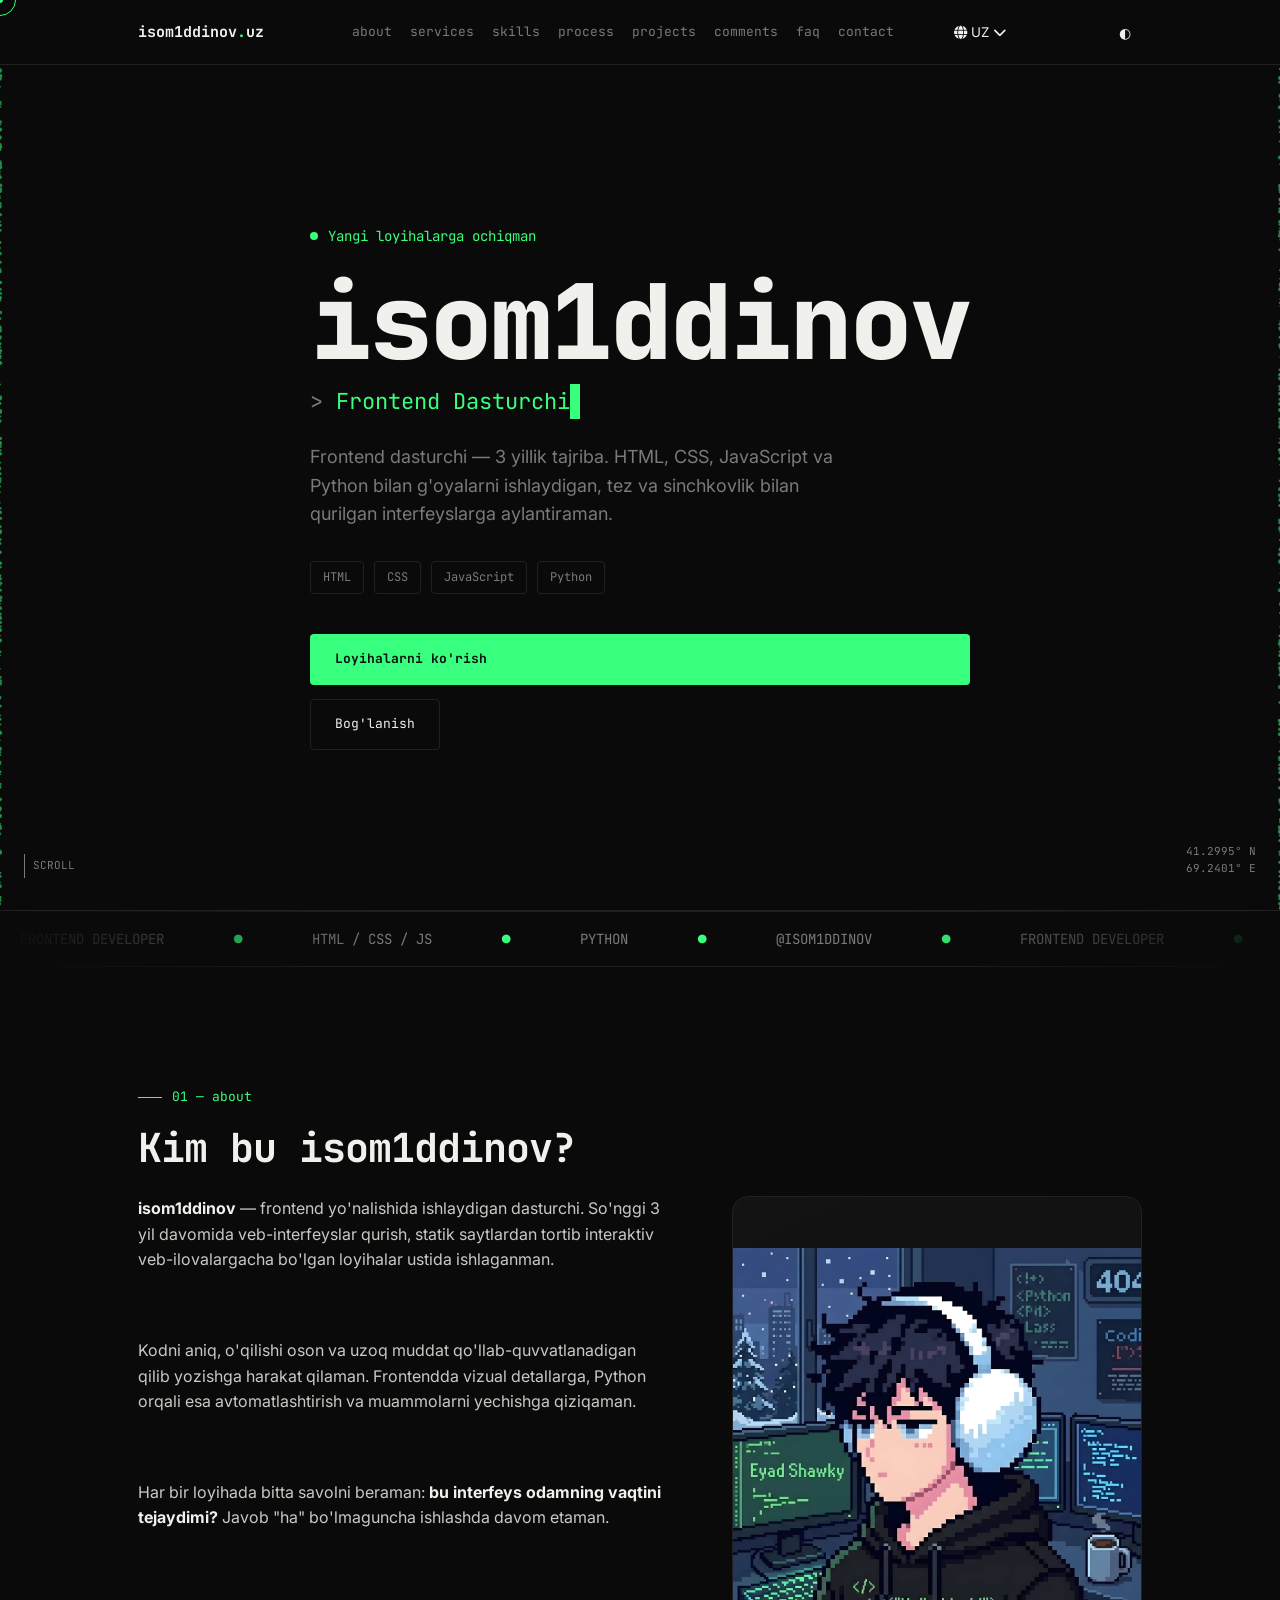
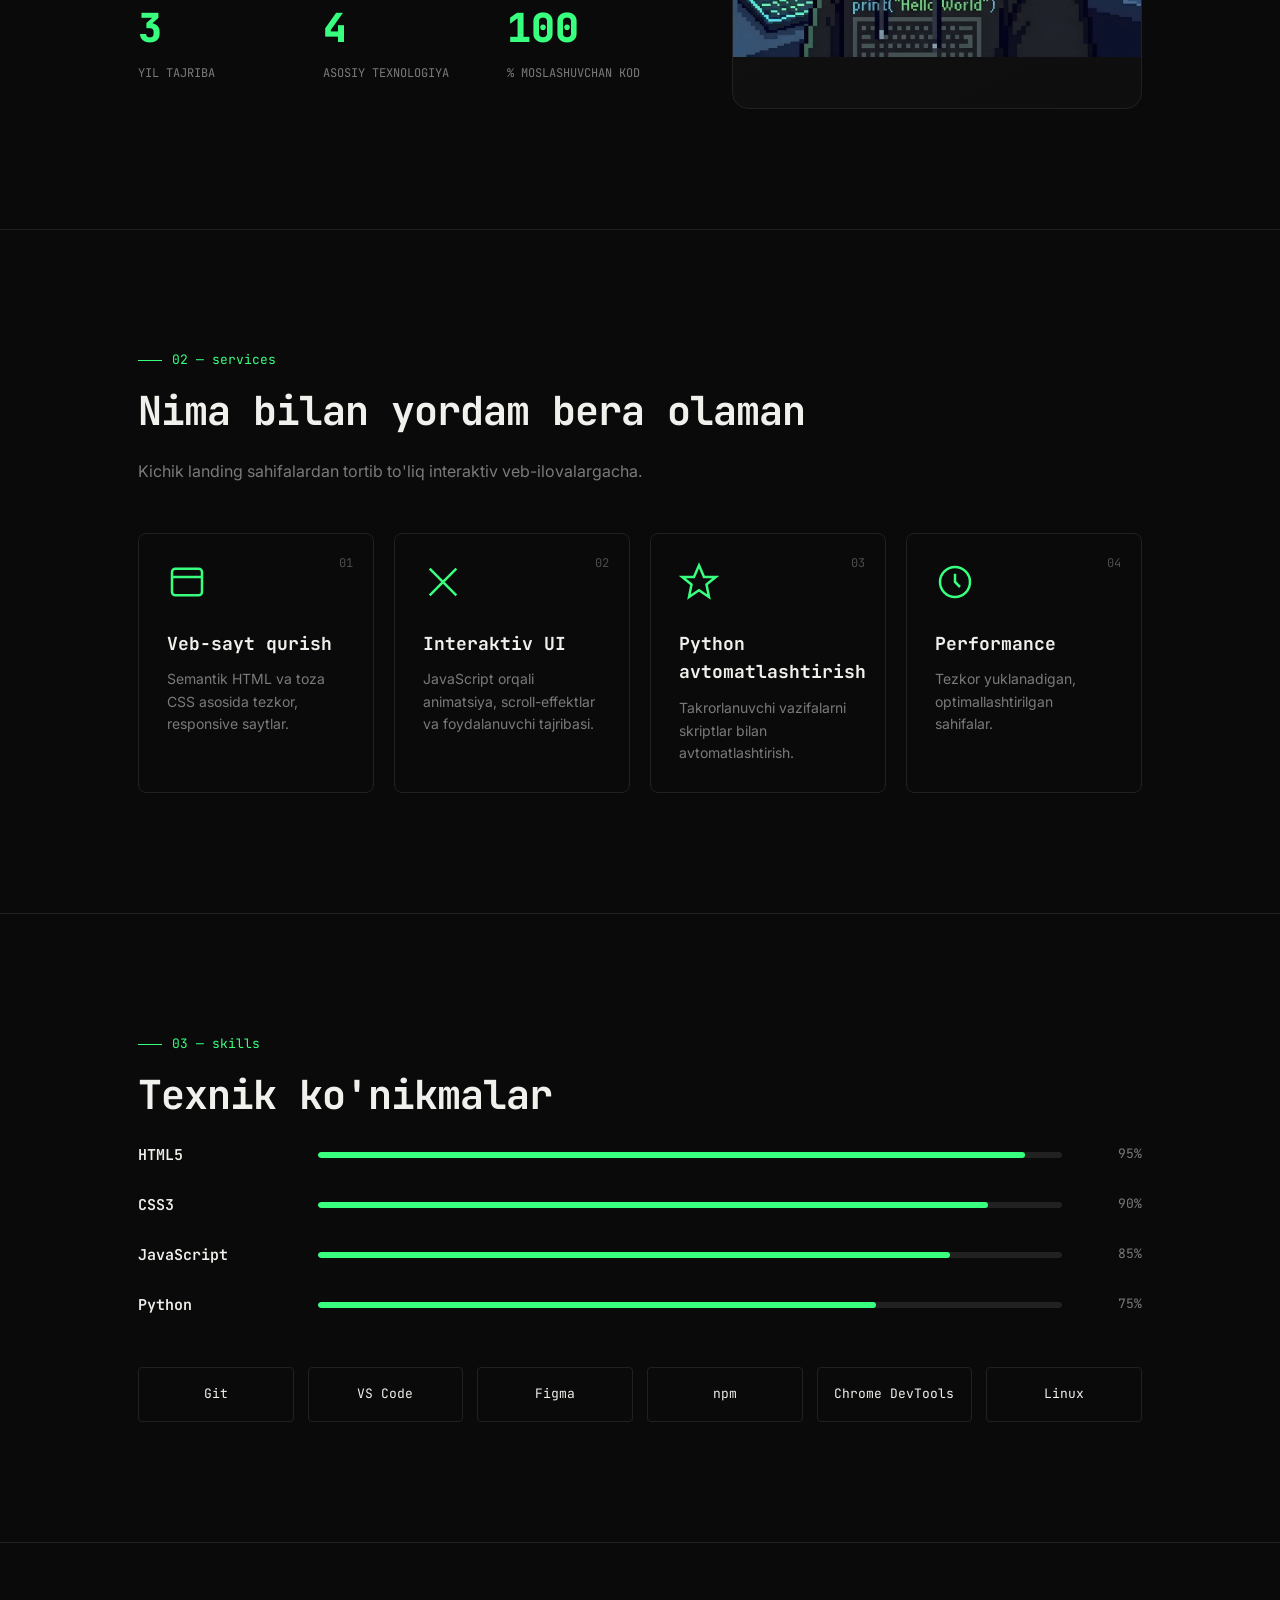
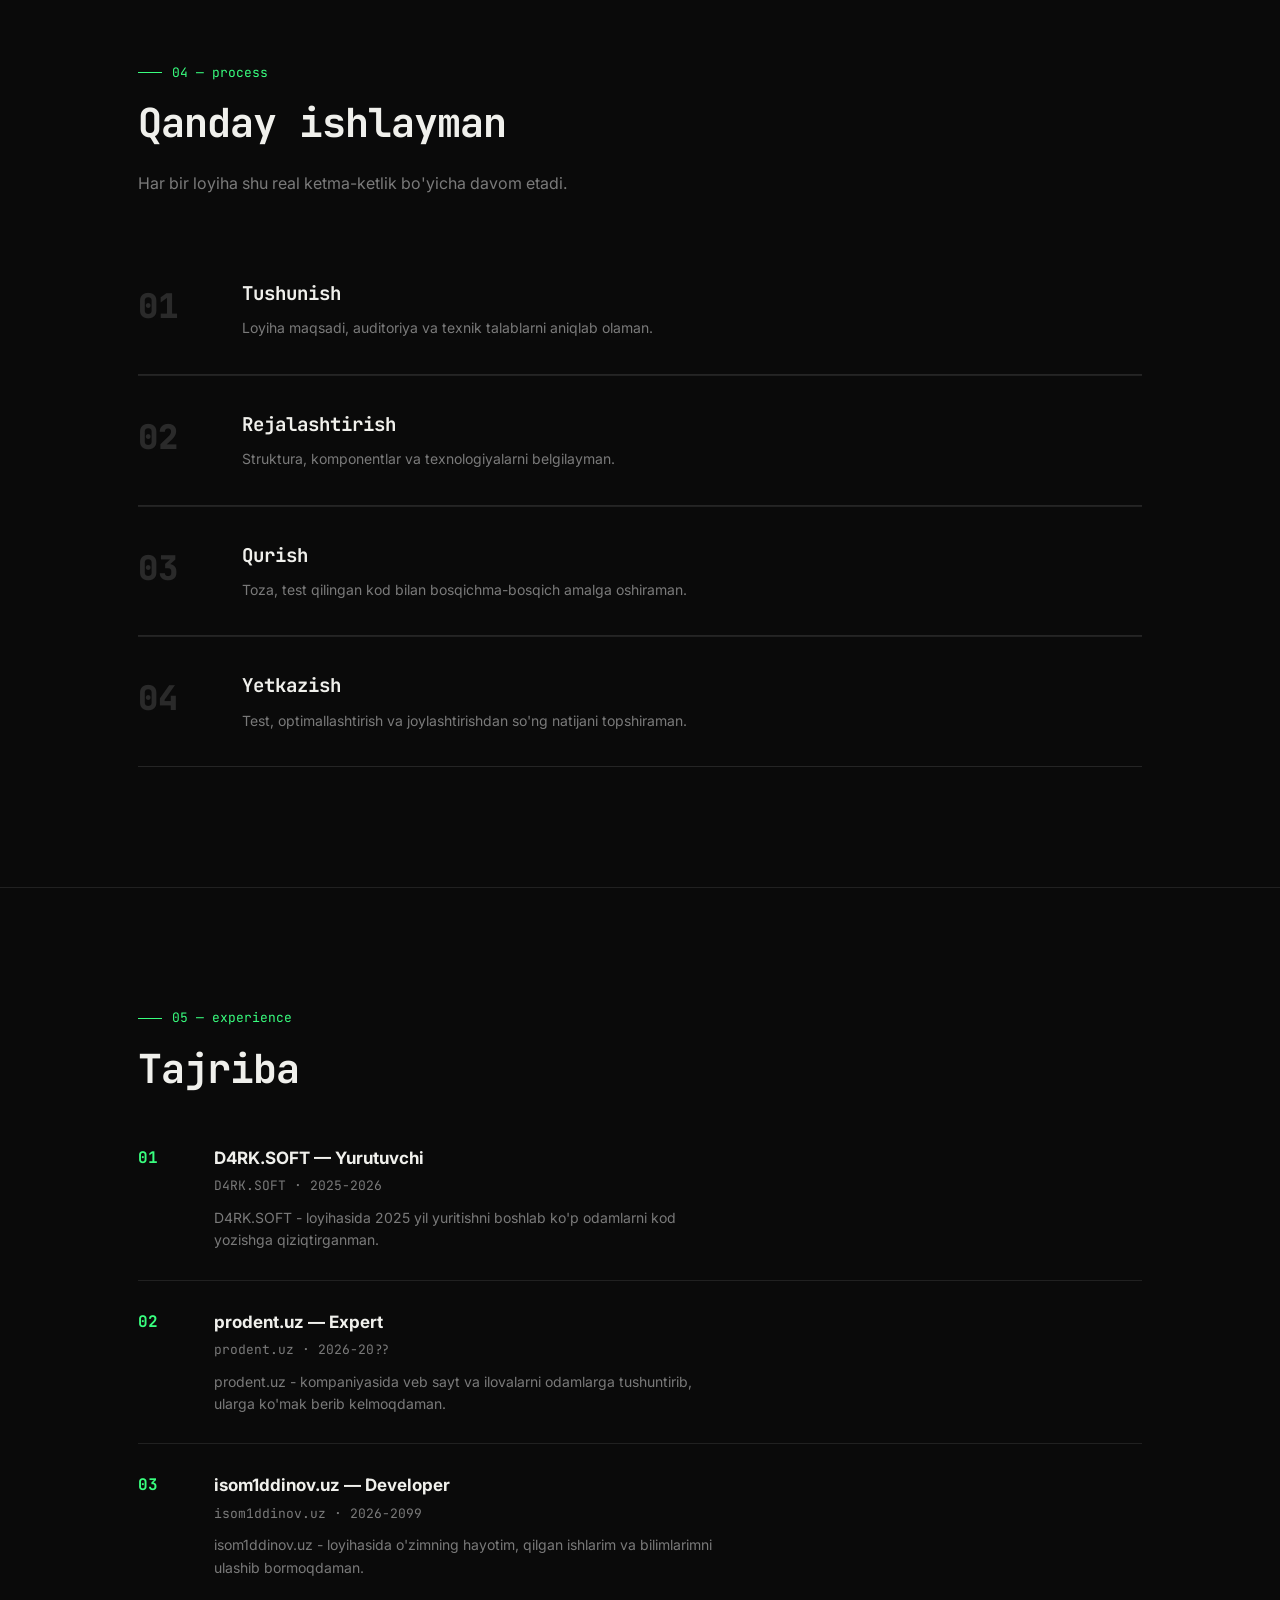
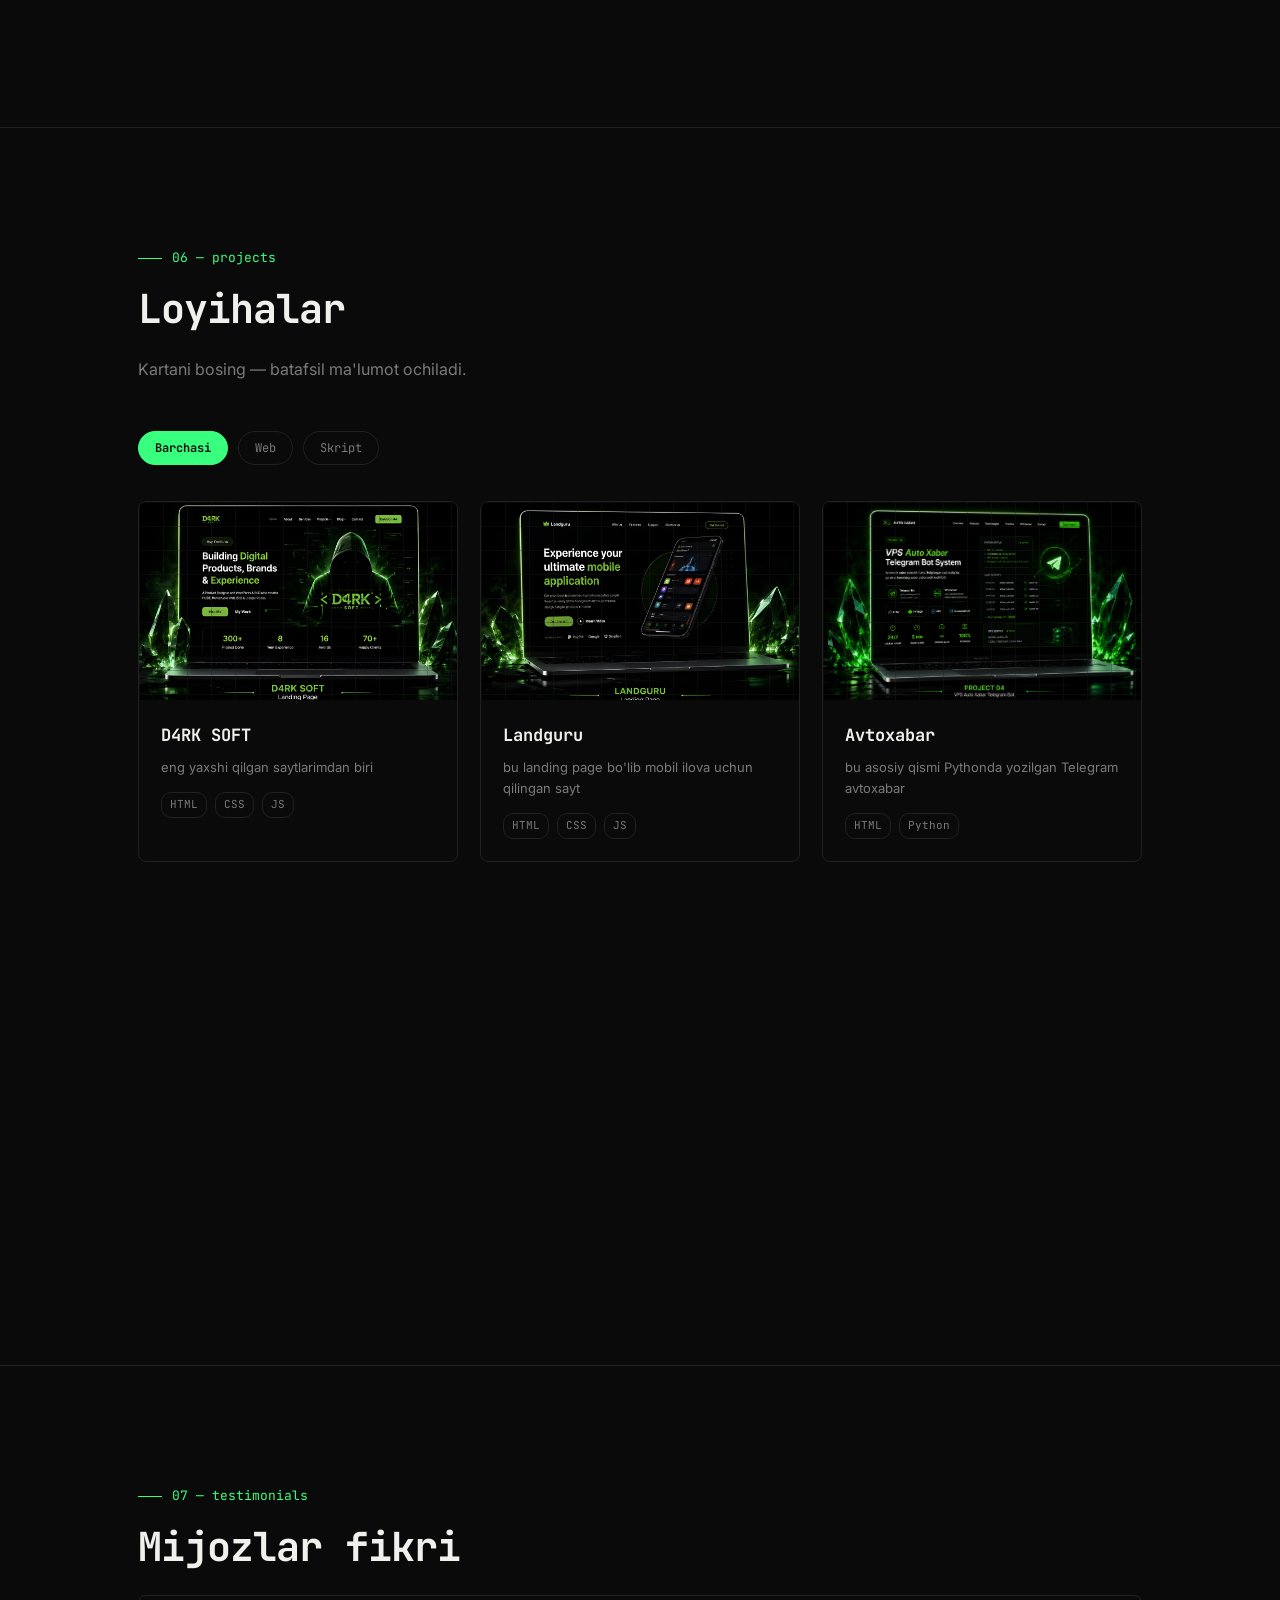
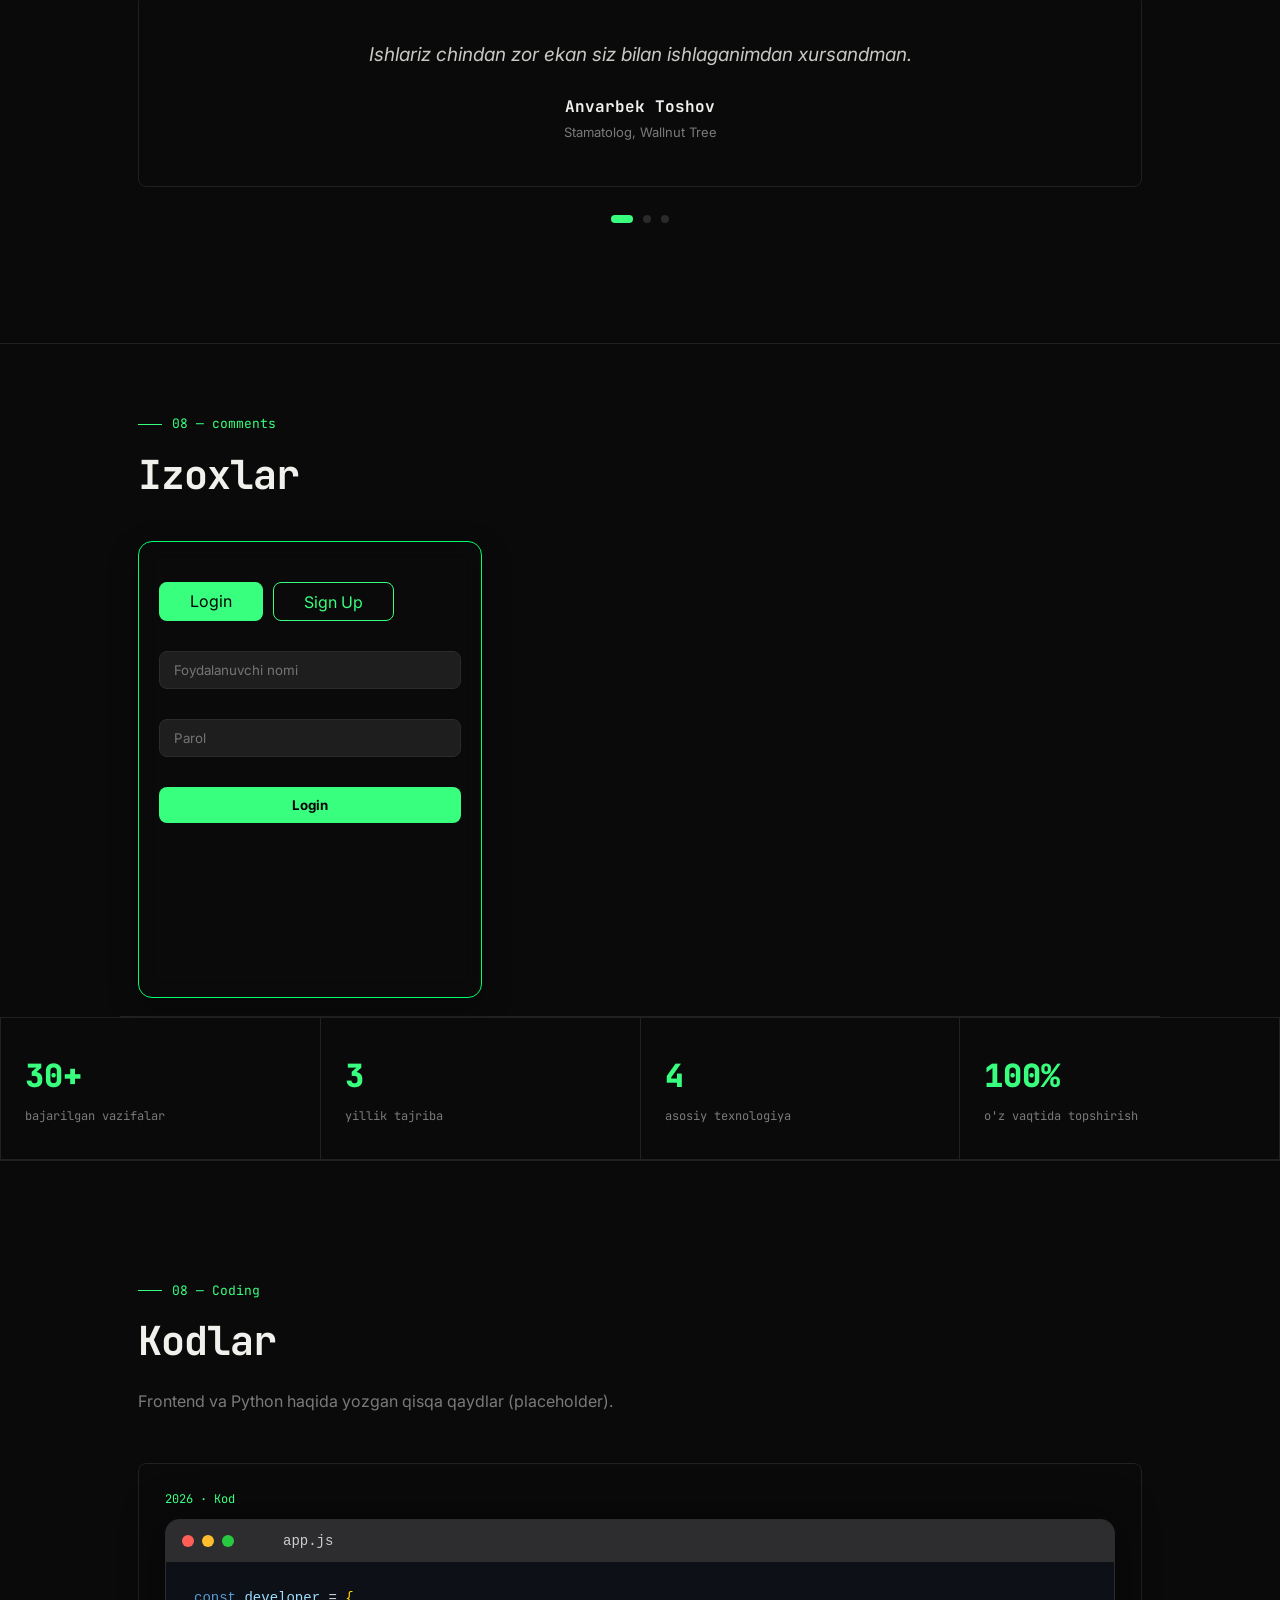
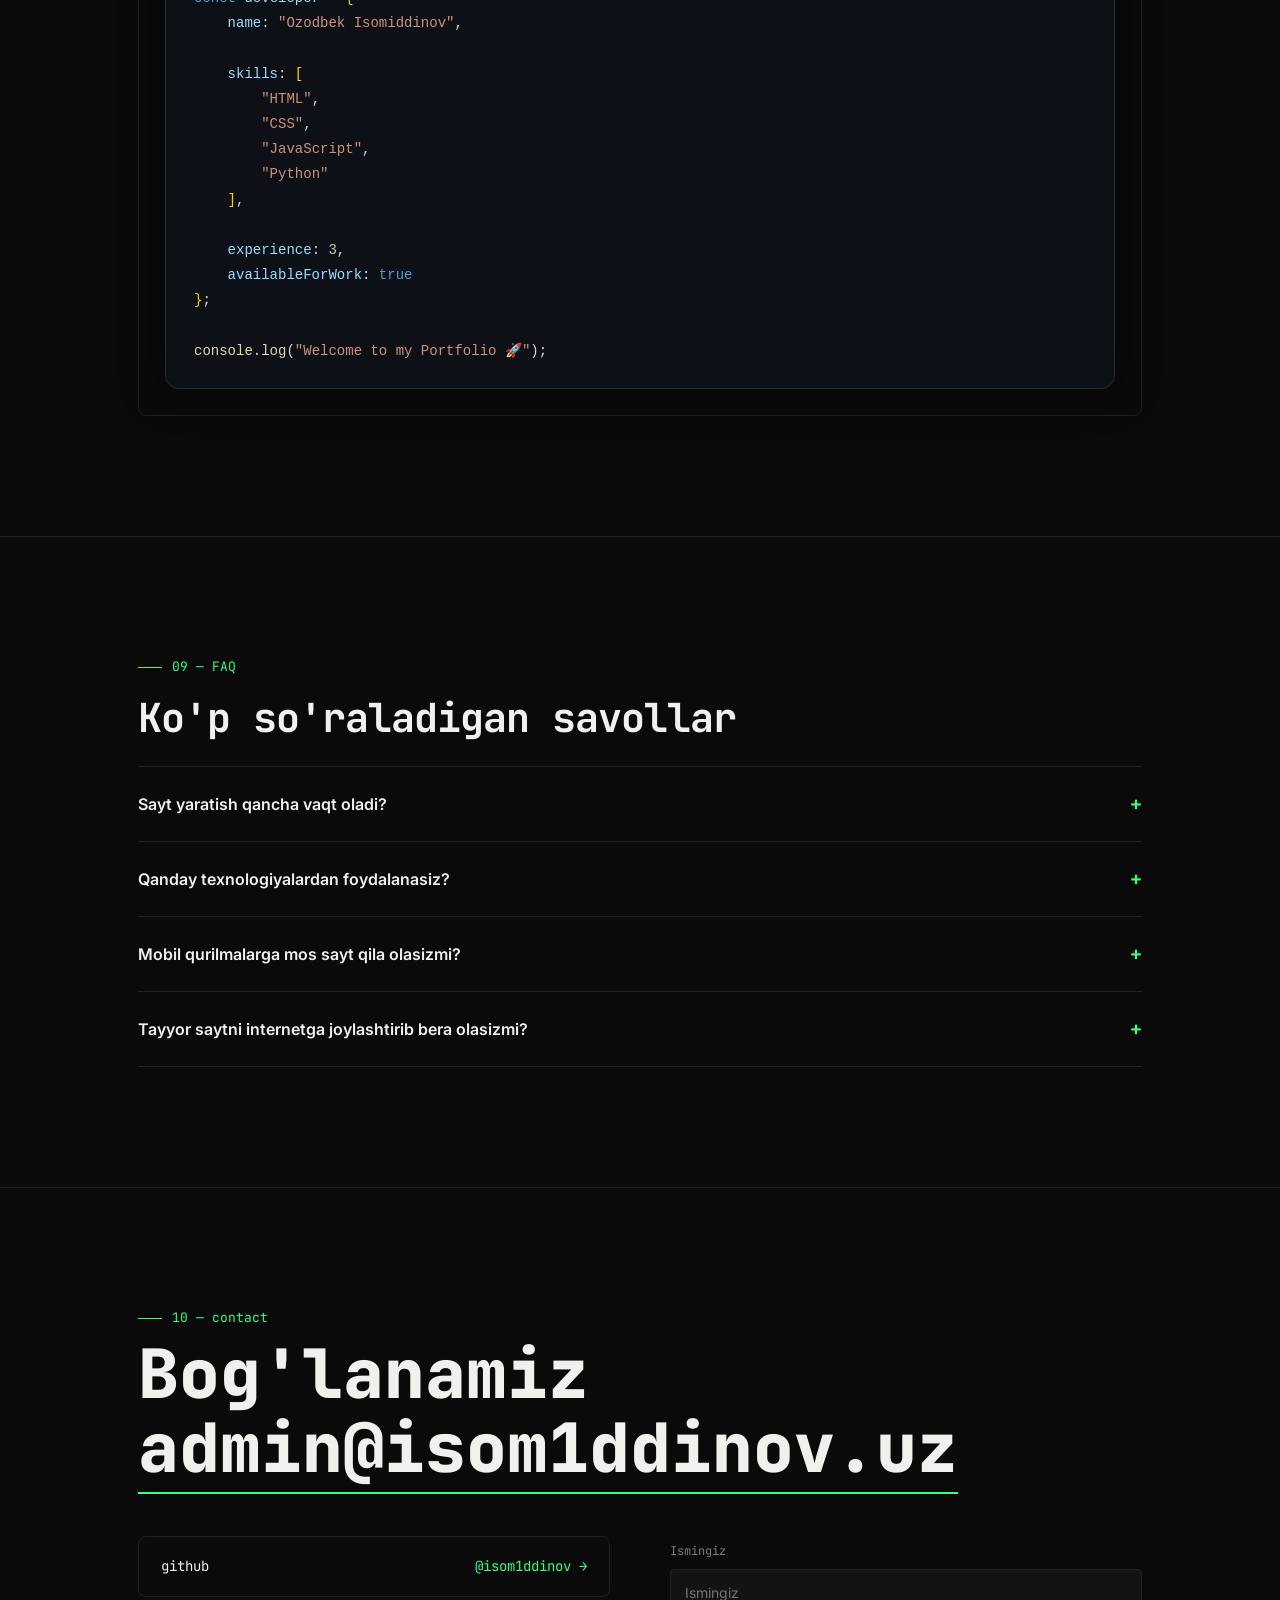
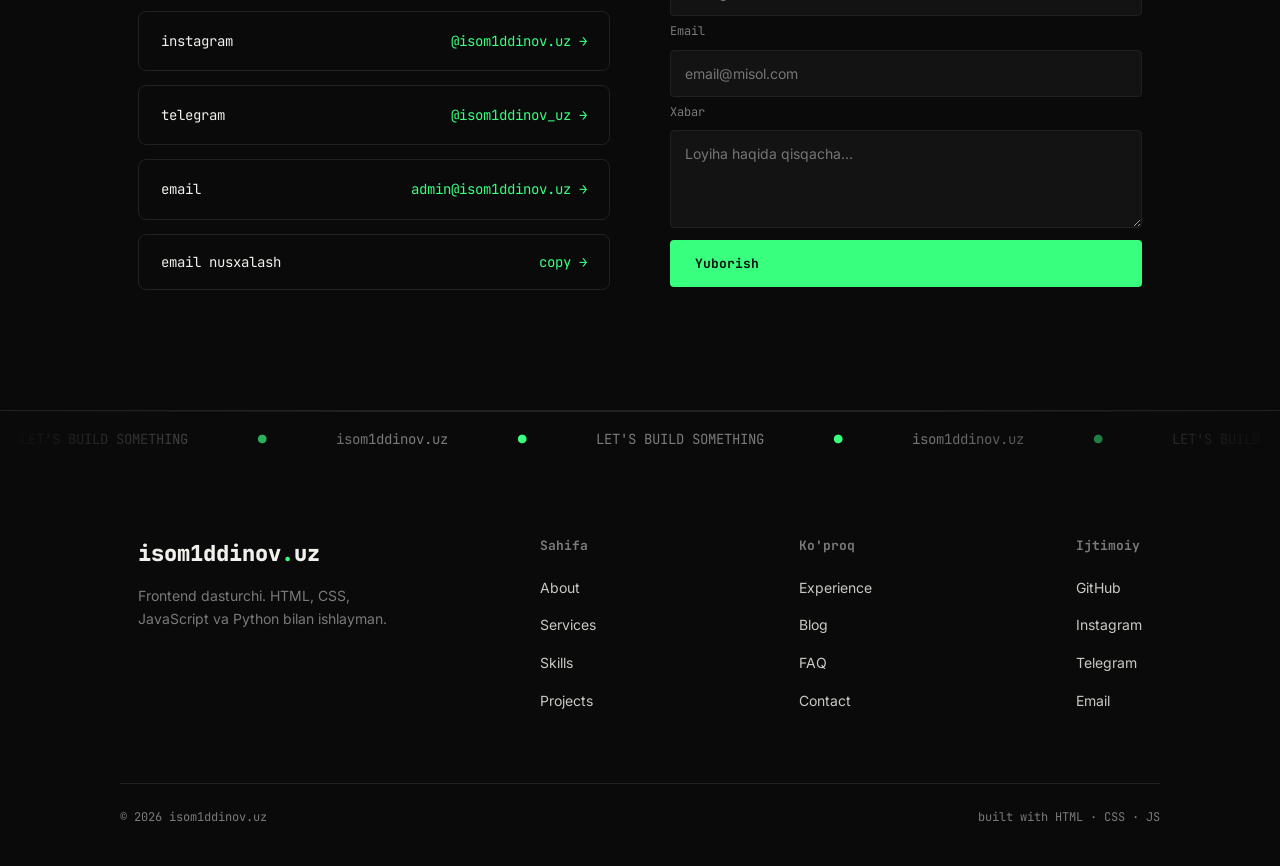
==== commit 55a05ac9: "Add files via upload" ====
--- a/index.html
+++ b/index.html
@@ -1,9076 +1,4536 @@
-
-<!DOCTYPE html>
-<html lang="uz">
-
-<head>
-    <meta charset="UTF-8">
-    <meta name="viewport" content="width=device-width, initial-scale=1.0, maximum-scale=1.0, user-scalable=no">
-    <title>Ozodbek Isomiddinov | Web Developer</title>
-    <meta name="description"
-        content="Ozodbek Isomiddinovning portfolio sayti. HTML, CSS, JavaScript va zamonaviy veb-loyihalar.">
-    <link rel="canonical" href="https://isom1ddinov.uz/">
-    <link rel="icon" type="image/jpg" href="img/IMG_3496.PNG">
-    <link rel="preconnect" href="https://fonts.googleapis.com">
-    <link rel="stylesheet" href="https://cdnjs.cloudflare.com/ajax/libs/font-awesome/6.7.2/css/all.min.css">
-    <link rel="stylesheet" href="style.css">
-    <link
-        href="https://fonts.googleapis.com/css2?family=JetBrains+Mono:wght@400;500;600;700;800&family=Inter:wght@400;500;600;700;800&display=swap"
-        rel="stylesheet">
-    <style>
-        /* =========================================================
-   DESIGN TOKENS
-========================================================= */
-        :root {
-            --bg: #0a0a0a;
-            --bg-alt: #0e0e0e;
-            --surface: #131313;
-            --surface-2: #181818;
-            --text: #f0f0ec;
-            --text-dim: #c9c9c4;
-            --muted: #7a7a7a;
-            --muted-2: #4d4d4d;
-            --accent: #39ff7f;
-            --accent-dim: rgba(57, 255, 127, 0.14);
-            --border: #212121;
-            --border-2: #2a2a2a;
-            --radius-sm: 4px;
-            --radius-md: 8px;
-            --radius-lg: 16px;
-            --ease: cubic-bezier(.22, .61, .36, 1);
-            --font-mono: 'JetBrains Mono', monospace;
-            --font-sans: 'Inter', sans-serif;
-        }
-
-        :root.light {
-            --bg: #f5f5f2;
-            --bg-alt: #efefec;
-            --surface: #ffffff;
-            --surface-2: #f0f0ed;
-            --text: #0a0a0a;
-            --text-dim: #333330;
-            --muted: #6b6b6b;
-            --muted-2: #9a9a9a;
-            --border: #e2e2de;
-            --border-2: #d5d5d0;
-        }
-
-        /* =========================================================
-   RESET
-========================================================= */
-        *,
-        *::before,
-        *::after {
-            margin: 0;
-            padding: 0;
-            box-sizing: border-box;
-        }
-
-        html {
-            scroll-behavior: smooth;
-        }
-
-        body {
-            background: var(--bg);
-            color: var(--text);
-            font-family: var(--font-sans);
-            line-height: 1.6;
-            -webkit-font-smoothing: antialiased;
-            overflow-x: hidden;
-            cursor: none;
-            transition: background .4s var(--ease), color .4s var(--ease);
-        }
-
-        ::selection {
-            background: var(--accent);
-            color: #0a0a0a;
-        }
-
-        a {
-            color: inherit;
-            text-decoration: none;
-        }
-
-        ul {
-            list-style: none;
-        }
-
-        button {
-            font-family: inherit;
-            background: none;
-            border: none;
-            color: inherit;
-            cursor: none;
-        }
-
-        img {
-            max-width: 100%;
-            display: block;
-        }
-
-        .mono {
-            font-family: var(--font-mono);
-        }
-
-        /* custom scrollbar */
-        ::-webkit-scrollbar {
-            width: 10px;
-        }
-
-        ::-webkit-scrollbar-track {
-            background: var(--bg);
-        }
-
-        ::-webkit-scrollbar-thumb {
-            background: var(--border-2);
-            border-radius: 10px;
-            border: 2px solid var(--bg);
-        }
-
-        ::-webkit-scrollbar-thumb:hover {
-            background: var(--accent);
-        }
-
-        .wrap {
-            max-width: 1040px;
-            margin: 0 auto;
-            padding: 0 18px;
-        }
-
-        .wrap-narrow {
-            max-width: 760px;
-            max-width: 1040px;
-        }
-
-        /* =========================================================
-   SCROLL PROGRESS BAR
-========================================================= */
-        #scroll-progress {
-            position: fixed;
-            top: 0;
-            left: 0;
-            height: 2px;
-            background: var(--accent);
-            width: 0%;
-            z-index: 10001;
-            transition: width .1s linear;
-        }
-
-        /* =========================================================
-   CUSTOM CURSOR + TRAIL
-========================================================= */
-        .cursor-dot,
-        .cursor-ring {
-            position: fixed;
-            top: 0;
-            left: 0;
-            pointer-events: none;
-            z-index: 9999;
-            border-radius: 50%;
-            transform: translate(-50%, -50%);
-        }
-
-        .cursor-dot {
-            width: 6px;
-            height: 6px;
-            background: var(--accent);
-        }
-
-        .cursor-ring {
-            width: 32px;
-            height: 32px;
-            border: 1px solid var(--accent);
-            transition: width .25s, height .25s, border-color .25s, background .25s;
-        }
-
-        .cursor-ring.hover {
-            width: 64px;
-            height: 64px;
-            background: var(--accent-dim);
-        }
-
-        .cursor-ring.text-hover {
-            width: 90px;
-            height: 90px;
-        }
-
-        #cursor-trail-canvas {
-            position: fixed;
-            inset: 0;
-            pointer-events: none;
-            z-index: 9998;
-        }
-
-        @media (max-width:4900px) {
-            .about p {
-                margin-bottom: 65px;
-            }
-        }
-
-        @media (max-width:900px) {
-            .about p {
-                margin-bottom: 45px;
-            }
-
-        }
-
-        @media (max-width:900px),
-        (hover:none) {
-            body {
-                cursor: auto;
-            }
-
-            .footer-main {
-                grid-template-columns: 1fr;
-                gap: 32px;
-                padding: 50px 18px !important;
-            }
-
-            .foot-bottom {
-                padding: 20px 18px !important;
-            }
-
-            .cursor-dot,
-            .cursor-ring,
-            #cursor-trail-canvas {
-                display: none;
-            }
-        }
-
-        /* =========================================================
-   LOADER
-========================================================= */
-        #loader {
-            position: fixed;
-            inset: 0;
-            background: var(--bg);
-            z-index: 10000;
-            display: flex;
-            flex-direction: column;
-            align-items: center;
-            justify-content: center;
-            gap: 18px;
-        }
-
-        #loader .loader-logo {
-            font-family: var(--font-mono);
-            font-weight: 800;
-            font-size: 22px;
-            letter-spacing: -1px;
-        }
-
-        #loader .loader-logo .dot {
-            color: var(--accent);
-        }
-
-        #loader .bar-track {
-            width: 220px;
-            height: 2px;
-            background: var(--border);
-            overflow: hidden;
-        }
-
-        #loader .bar-fill {
-            height: 100%;
-            width: 0%;
-            background: var(--accent);
-            transition: width .1s linear;
-        }
-
-        #loader span.pct {
-            font-family: var(--font-mono);
-            font-size: 12px;
-            color: var(--muted);
-        }
-
-        #loader.hide {
-            animation: fadeOut .7s var(--ease) forwards;
-        }
-
-        @keyframes fadeOut {
-            to {
-                opacity: 0;
-                visibility: hidden;
-            }
-        }
-
-        /* =========================================================
-   NAV
-========================================================= */
-        nav {
-            position: sticky;
-            top: 0;
-            z-index: 100;
-            background: color-mix(in srgb, var(--bg) 20%, transparent);
-            backdrop-filter: blur(10px);
-            border-bottom: 1px solid var(--border);
-        }
-
-        nav .wrap {
-            display: flex;
-            justify-content: space-between;
-            align-items: center;
-            height: 64px;
-        }
-
-        .nav-logo {
-            font-family: var(--font-mono);
-            font-weight: 700;
-            font-size: 15px;
-        }
-
-        .nav-links {
-            display: flex;
-            gap: 18px;
-            font-family: var(--font-mono);
-            font-size: 13px;
-            color: var(--muted);
-            align-items: center;
-            width: 500px;
-        }
-
-        .nav-links a {
-            position: relative;
-            padding: 4px 0;
-        }
-
-        .nav-links a::after {
-            content: '';
-            position: absolute;
-            left: 0;
-            bottom: -2px;
-            width: 0;
-            height: 1px;
-            background: var(--accent);
-            transition: width .25s var(--ease);
-        }
-
-        .nav-links a:hover::after,
-        .nav-links a.active::after {
-            width: 100%;
-        }
-
-        .nav-links a:hover,
-        .nav-links a.active {
-            color: var(--text);
-        }
-
-        .theme-toggle {
-            width: 34px;
-            height: 34px;
-            border-radius: 50%;
-            display: flex;
-            align-items: center;
-            justify-content: center;
-            font-size: 14px;
-            transition: .25s;
-        }
-
-
-        .nav-burger {
-            display: none;
-            flex-direction: column;
-            justify-content: center;
-            gap: 5px;
-            width: 22px;
-            height: 22px;
-            flex-shrink: 0;
-            z-index: 200;
-            position: relative;
-        }
-
-        .nav-burger span {
-            height: 1px;
-            background: var(--text);
-            width: 100%;
-            transition: .25s var(--ease);
-            transform-origin: center;
-        }
-
-        .nav-burger.open span:nth-child(1) {
-            transform: translateY(6px) rotate(45deg);
-        }
-
-        .nav-burger.open span:nth-child(2) {
-            opacity: 0;
-        }
-
-        .nav-burger.open span:nth-child(3) {
-            transform: translateY(-6px) rotate(-45deg);
-        }
-
-        @media (max-width:760px) {
-            nav .wrap {
-                padding: 0 18px;
-            }
-            
-
-            .form-submit {
-                width: 100%;
-            }
-
-            .about p {
-                margin-bottom: 35px;
-            }
-
-            .nav-logo {
-                font-size: 13px;
-                white-space: nowrap;
-            }
-
-            .nav-links {
-                position: fixed;
-                top: 64px;
-                left: 0;
-                right: 0;
-                bottom: 0;
-                height: calc(100vh - 64px);
-                background: var(--bg);
-                z-index: 150;
-                overflow-y: auto;
-                display: flex;
-                flex-direction: column;
-                align-items: center;
-                justify-content: center;
-                font-size: 19px;
-                transform: translateY(-12px);
-                opacity: 0;
-                pointer-events: none;
-                transition: opacity .3s var(--ease), transform .3s var(--ease);
-            }
-
-            .nav-links.open {
-                opacity: 1;
-                pointer-events: auto;
-                transform: translateY(0);
-            }
-
-            .nav-links a::after {
-                display: none;
-            }
-
-            .nav-burger {
-                display: flex;
-            }
-
-            body.menu-open {
-                overflow: hidden;
-            }
-        }
-
-        /* =========================================
-   MOBILE MENU
-========================================= */
-
-        @media (max-width:760px) {
-
-            .nav-links {
-                z-index: 150;
-            }
-
-        }
-
-        /* =========================================================
-   HERO
-========================================================= */
-        .hero {
-            position: relative;
-            min-height: 94vh;
-            display: flex;
-            flex-direction: column;
-            justify-content: center;
-            overflow: hidden;
-        }
-
-        #particles {
-            position: absolute;
-            inset: 0;
-            z-index: 0;
-            opacity: .55;
-            width: 100%;
-            height: 100%;
-        }
-
-        .hero-inner {
-            position: relative;
-            z-index: 1;
-            max-width: 1040px;
-        }
-
-        .eyebrow-row {
-            display: flex;
-            align-items: center;
-            gap: 10px;
-            margin-bottom: 22px;
-        }
-
-        .status-dot {
-            width: 8px;
-            height: 8px;
-            border-radius: 50%;
-            background: var(--accent);
-            box-shadow: 0 0 0 0 var(--accent);
-            animation: pulse 2s infinite;
-        }
-
-        @keyframes pulse {
-            0% {
-                box-shadow: 0 0 0 0 rgba(57, 255, 127, .5);
-            }
-
-            70% {
-                box-shadow: 0 0 0 10px rgba(57, 255, 127, 0);
-            }
-
-            100% {
-                box-shadow: 0 0 0 0 rgba(57, 255, 127, 0);
-            }
-        }
-
-        .prompt-line {
-            color: var(--accent);
-            font-family: var(--font-mono);
-            font-size: 14px;
-        }
-
-        .hero h1 {
-            font-family: var(--font-mono);
-            font-weight: 800;
-            font-size: clamp(40px, 9vw, 104px);
-            line-height: 1;
-            letter-spacing: -2px;
-        }
-
-        .hero h1 .letter {
-            display: inline-block;
-            opacity: 0;
-            transform: translateY(40px) rotate(4deg);
-            animation: rise .6s var(--ease) forwards;
-        }
-
-        @keyframes rise {
-            to {
-                opacity: 1;
-                transform: translateY(0) rotate(0);
-            }
-        }
-
-        .role-cycle {
-            font-family: var(--font-mono);
-            font-size: clamp(16px, 2.4vw, 22px);
-            color: var(--muted);
-            margin-top: 10px;
-            min-height: 1.4em;
-        }
-
-        .role-cycle .rc-accent {
-            color: var(--accent);
-        }
-
-        .cursor-blink {
-            display: inline-block;
-            width: 10px;
-            background: var(--accent);
-            animation: blink 1s step-end infinite;
-        }
-
-        @keyframes blink {
-            50% {
-                opacity: 0;
-            }
-        }
-
-        .hero p.desc {
-            color: var(--muted);
-            font-size: 18px;
-            max-width: 540px;
-            margin-top: 24px;
-        }
-
-        .hero-tags {
-            display: flex;
-            flex-wrap: wrap;
-            gap: 10px;
-            margin-top: 32px;
-        }
-
-        .tag {
-            font-family: var(--font-mono);
-            font-size: 12px;
-            color: var(--muted);
-            border: 1px solid var(--border);
-            padding: 6px 12px;
-            border-radius: var(--radius-sm);
-            transition: .2s;
-        }
-
-        .tag:hover {
-            border-color: var(--accent);
-            color: var(--text);
-            transform: translateY(-2px);
-        }
-
-        .hero-cta {
-            display: flex;
-            gap: 14px;
-            margin-top: 40px;
-            flex-wrap: wrap;
-        }
-
-        .btn {
-            font-family: var(--font-mono);
-            font-size: 13px;
-            padding: 14px 24px;
-            border-radius: var(--radius-sm);
-            display: inline-flex;
-            align-items: center;
-            gap: 8px;
-            transition: .25s var(--ease);
-            border: 1px solid transparent;
-        }
-
-        .btn-primary {
-            background: var(--accent);
-            color: #08130d;
-            font-weight: 700;
-            width: 100%;
-            align-items: center;
-        }
-
-        .btn-primary:hover {
-            transform: translateY(-3px);
-            box-shadow: 0 10px 30px -10px rgba(57, 255, 127, .5);
-        }
-
-        .btn-ghost {
-            border-color: var(--border);
-            color: var(--text);
-        }
-
-        .btn-ghost:hover {
-            border-color: var(--accent);
-            transform: translateY(-3px);
-        }
-
-        .scroll-hint {
-            position: absolute;
-            bottom: 32px;
-            left: 24px;
-            font-family: var(--font-mono);
-            font-size: 11px;
-            color: var(--muted);
-            display: flex;
-            align-items: center;
-            gap: 8px;
-        }
-
-        .scroll-hint .line {
-            width: 1px;
-            height: 24px;
-            background: var(--muted);
-            animation: scrollLine 1.6s ease-in-out infinite;
-        }
-
-        @keyframes scrollLine {
-
-            0%,
-            100% {
-                transform: scaleY(1);
-                opacity: .3;
-            }
-
-            50% {
-                transform: scaleY(1.4);
-                opacity: 1;
-            }
-        }
-
-        .hero-coords {
-            position: absolute;
-            bottom: 32px;
-            right: 24px;
-            font-family: var(--font-mono);
-            font-size: 11px;
-            color: var(--muted);
-            text-align: right;
-        }
-
-        /* =========================================================
-   MARQUEE
-========================================================= */
-        .marquee {
-            border-top: 1px solid var(--border);
-            border-bottom: 1px solid var(--border);
-            overflow: hidden;
-            padding: 16px 0;
-            white-space: nowrap;
-        }
-
-        .marquee-track {
-            display: inline-block;
-            animation: scroll 24s linear infinite;
-            font-family: var(--font-mono);
-            font-size: 14px;
-            color: var(--muted);
-        }
-
-        .marquee:hover .marquee-track {
-            animation-play-state: paused;
-        }
-
-        .marquee-track span {
-            margin: 0 20px;
-        }
-
-        .marquee-track span.dot {
-            color: var(--accent);
-        }
-
-        @keyframes scroll {
-            from {
-                transform: translateX(0);
-            }
-
-            to {
-                transform: translateX(-100%);
-            }
-        }
-
-        /* =========================================================
-   REVEAL
-========================================================= */
-        .reveal {
-            opacity: 0;
-            transform: translateY(30px);
-            transition: opacity .7s var(--ease), transform .7s var(--ease);
-        }
-
-        .reveal.show {
-            opacity: 1;
-            transform: translateY(0);
-        }
-
-        .reveal-scale {
-            opacity: 0;
-            transform: scale(.94);
-            transition: opacity .6s var(--ease), transform .6s var(--ease);
-        }
-
-        .reveal-scale.show {
-            opacity: 1;
-            transform: scale(1);
-        }
-
-        .stagger .reveal:nth-child(1) {
-            transition-delay: 0s;
-        }
-
-        .stagger .reveal:nth-child(2) {
-            transition-delay: .08s;
-        }
-
-        .stagger .reveal:nth-child(3) {
-            transition-delay: .16s;
-        }
-
-        .stagger .reveal:nth-child(4) {
-            transition-delay: .24s;
-        }
-
-        .stagger .reveal:nth-child(5) {
-            transition-delay: .32s;
-        }
-
-        .stagger .reveal:nth-child(6) {
-            transition-delay: .4s;
-        }
-
-        section {
-            padding: 120px 0;
-            border-bottom: 1px solid var(--border);
-            position: relative;
-        }
-
-        .sec-label {
-            font-family: var(--font-mono);
-            font-size: 13px;
-            color: var(--accent);
-            margin-bottom: 8px;
-            display: flex;
-            align-items: center;
-            gap: 10px;
-        }
-
-        .sec-label::before {
-            content: '';
-            width: 24px;
-            height: 1px;
-            background: var(--accent);
-        }
-
-        .sec-title {
-            font-family: var(--font-mono);
-            font-weight: 700;
-            font-size: clamp(28px, 4vw, 40px);
-            margin-bottom: 16px;
-            letter-spacing: -1px;
-        }
-
-        .sec-sub {
-            color: var(--muted);
-            font-size: 16px;
-            max-width: 560px;
-            margin-bottom: 48px;
-        }
-
-        /* =========================================================
-   ABOUT
-========================================================= */
-        .about-grid {
-            display: grid;
-            grid-template-columns: 1.3fr 1fr;
-            gap: 60px;
-            align-items: start;
-        }
-
-        .about p {
-            color: var(--text-dim);
-            font-size: 16px;
-        }
-
-        .about strong {
-            color: var(--text);
-        }
-
-        .about-photo {
-            aspect-ratio: 4/5;
-            border-radius: var(--radius-lg);
-            border: 1px solid var(--border);
-            background: linear-gradient(155deg, var(--surface), var(--bg-alt));
-            display: flex;
-            align-items: center;
-            justify-content: center;
-            font-family: var(--font-mono);
-            color: var(--muted-2);
-            font-size: 13px;
-            position: relative;
-            overflow: hidden;
-            width: 100%;
-            height: 100%;
-        }
-
-
-
-        .about-photo::before {
-            content: '';
-            position: absolute;
-            inset: 0;
-            background-size: 16px 16px;
-            opacity: .5;
-        }
-
-        .stats-row {
-            display: grid;
-            grid-template-columns: repeat(3, 1fr);
-            gap: 20px;
-            margin-top: 44px;
-        }
-
-        .stat-num {
-            font-family: var(--font-mono);
-            font-weight: 800;
-            font-size: 40px;
-            color: var(--accent);
-        }
-
-        .stat-label {
-            color: var(--muted);
-            font-size: 12px;
-            font-family: var(--font-mono);
-            margin-top: 4px;
-        }
-
-        @media (max-width:760px) {
-            .about-grid {
-                grid-template-columns: 1fr;
-            }
-
-            .about-photo {
-                aspect-ratio: 16/9;
-                order: -1;
-            }
-            #reviews-section {
-                display:  block;
-            }
-            .auth-card {
-            margin-right: 0 !important;
-            width: 100% !important;
-            margin-bottom: 10px !important;
-            height: 315px !important;
-            }
-            .user-card,
-            .comment-form-card {
-                margin-right: 0 !important;
-            width: 100% !important;
-            margin-bottom: 10px !important;
-            }
-        }
-
-        /* =========================================================
-   SERVICES
-========================================================= */
-        .services-grid {
-            display: grid;
-            grid-template-columns: repeat(auto-fit, minmax(220px, 1fr));
-            gap: 20px;
-        }
-
-        .service-card {
-            border: 1px solid var(--border);
-            border-radius: var(--radius-md);
-            padding: 28px;
-            transition: transform .3s var(--ease), border-color .3s var(--ease);
-            position: relative;
-            overflow: hidden;
-            transform-style: preserve-3d;
-            will-change: transform;
-        }
-
-        .service-card:hover {
-            border-color: var(--accent);
-        }
-
-        .service-card .icon {
-            width: 40px;
-            height: 40px;
-            margin-bottom: 20px;
-            color: var(--accent);
-        }
-
-        .service-card h3 {
-            font-family: var(--font-mono);
-            font-size: 18px;
-            margin-bottom: 10px;
-        }
-
-        .service-card p {
-            color: var(--muted);
-            font-size: 14px;
-        }
-
-        .service-card .idx {
-            position: absolute;
-            top: 20px;
-            right: 20px;
-            font-family: var(--font-mono);
-            font-size: 12px;
-            color: var(--muted-2);
-        }
-
-        /* =========================================================
-   SKILLS
-========================================================= */
-        .skills-list {
-            display: flex;
-            flex-direction: column;
-            gap: 26px;
-        }
-
-        .skill-row {
-            display: grid;
-            grid-template-columns: 160px 1fr 60px;
-            gap: 20px;
-            align-items: center;
-        }
-
-        .skill-name {
-            font-family: var(--font-mono);
-            font-weight: 600;
-            font-size: 15px;
-        }
-
-        .skill-bar-track {
-            height: 6px;
-            background: var(--border);
-            border-radius: 10px;
-            overflow: hidden;
-        }
-
-        .skill-bar-fill {
-            height: 100%;
-            background: var(--accent);
-            width: 0%;
-            transition: width 1.2s var(--ease);
-            border-radius: 10px;
-        }
-
-        .skill-pct {
-            font-family: var(--font-mono);
-            font-size: 13px;
-            color: var(--muted);
-            text-align: right;
-        }
-
-        .tools-grid {
-            display: grid;
-            grid-template-columns: repeat(auto-fit, minmax(130px, 1fr));
-            gap: 14px;
-            margin-top: 50px;
-        }
-
-        .tool-chip {
-            border: 1px solid var(--border);
-            border-radius: var(--radius-sm);
-            padding: 16px;
-            text-align: center;
-            font-family: var(--font-mono);
-            font-size: 13px;
-            transition: .2s;
-        }
-
-        .tool-chip:hover {
-            border-color: var(--accent);
-            transform: translateY(-3px);
-            color: var(--accent);
-        }
-
-        /* =========================================================
-   PROCESS (real ordered sequence -> numbering justified)
-========================================================= */
-        .process-list {
-            counter-reset: step;
-        }
-
-        .process-item {
-            display: grid;
-            grid-template-columns: 80px 1fr;
-            gap: 24px;
-            padding: 34px 0;
-            border-top: 1px solid var(--border);
-            position: relative;
-            border-bottom: #252525 1px solid;
-        }
-
-        .process-item:first-child {
-            border-top: none;
-        }
-
-        .process-num {
-            font-family: var(--font-mono);
-            font-size: 34px;
-            font-weight: 800;
-            color: var(--border-2);
-            transition: color .3s;
-        }
-
-        .process-item:hover .process-num {
-            color: var(--accent);
-        }
-
-        .process-item h3 {
-            font-family: var(--font-mono);
-            font-size: 19px;
-            margin-bottom: 8px;
-        }
-
-        .process-item p {
-            color: var(--muted);
-            font-size: 14px;
-            max-width: 520px;
-        }
-
-        /* =========================================================
-   EXPERIENCE TIMELINE
-========================================================= */
-        .timeline {
-            display: flex;
-            flex-direction: column;
-        }
-
-        .tl-item {
-            display: grid;
-            grid-template-columns: 56px 1fr;
-            gap: 20px;
-            padding: 28px 0;
-            border-top: 1px solid var(--border);
-        }
-
-        .tl-item:first-child {
-            border-top: none;
-        }
-
-        .tl-num {
-            font-family: var(--font-mono);
-            color: var(--accent);
-            font-weight: 700;
-        }
-
-        .tl-role {
-            font-weight: 700;
-            font-size: 17px;
-        }
-
-        .tl-meta {
-            color: var(--muted);
-            font-size: 13px;
-            font-family: var(--font-mono);
-            margin-top: 4px;
-        }
-
-        .tl-desc {
-            color: var(--muted);
-            font-size: 14px;
-            margin-top: 10px;
-            max-width: 520px;
-        }
-
-        /* =========================================================
-   PROJECTS
-========================================================= */
-        .project-filters {
-            display: flex;
-            gap: 10px;
-            margin-bottom: 36px;
-            flex-wrap: wrap;
-        }
-
-        .filter-btn {
-            font-family: var(--font-mono);
-            font-size: 12px;
-            padding: 8px 16px;
-            border: 1px solid var(--border);
-            border-radius: 20px;
-            color: var(--muted);
-            transition: .2s;
-        }
-
-        .filter-btn:hover {
-            color: var(--text);
-        }
-
-        .filter-btn.active {
-            background: var(--accent);
-            color: #08130d;
-            border-color: var(--accent);
-            font-weight: 700;
-        }
-
-        .projects-grid {
-            display: grid;
-            grid-template-columns: repeat(auto-fit, minmax(280px, 1fr));
-            gap: 22px;
-        }
-
-        .project-card {
-            border: 1px solid var(--border);
-            border-radius: var(--radius-md);
-            overflow: hidden;
-            cursor: none;
-            transition: transform .3s var(--ease), border-color .3s var(--ease);
-        }
-
-        .project-card:hover {
-            border-color: var(--accent);
-            transform: translateY(-6px);
-        }
-
-        .project-thumb {
-            aspect-ratio: 16/10;
-            background: linear-gradient(135deg, var(--surface-2), var(--bg-alt));
-            position: relative;
-            display: flex;
-            align-items: center;
-            justify-content: center;
-            font-family: var(--font-mono);
-            color: var(--muted-2);
-            font-size: 13px;
-            overflow: hidden;
-        }
-
-        .project-thumb::after {
-            content: '';
-            position: absolute;
-            inset: 0;
-            background-image: linear-gradient(var(--border) 1px, transparent 1px), linear-gradient(90deg, var(--border) 1px, transparent 1px);
-            background-size: 24px 24px;
-            opacity: .3;
-        }
-
-        .project-body {
-            padding: 22px;
-        }
-
-        .project-body h3 {
-            font-family: var(--font-mono);
-            font-size: 17px;
-            margin-bottom: 8px;
-        }
-
-        .project-body p {
-            color: var(--muted);
-            font-size: 13px;
-            margin-bottom: 14px;
-        }
-
-        .project-tags {
-            display: flex;
-            gap: 8px;
-            flex-wrap: wrap;
-        }
-
-        .project-tags span {
-            font-family: var(--font-mono);
-            font-size: 11px;
-            color: var(--muted);
-            border: 1px solid var(--border);
-            padding: 3px 8px;
-            border-radius: 10px;
-        }
-
-        /* MODAL */
-        #modal-overlay {
-            position: fixed;
-            inset: 0;
-            background: rgba(0, 0, 0, .7);
-            backdrop-filter: blur(4px);
-            z-index: 5000;
-            display: flex;
-            align-items: center;
-            justify-content: center;
-            padding: 24px;
-            opacity: 0;
-            pointer-events: none;
-            transition: opacity .3s var(--ease);
-        }
-
-        #modal-overlay.open {
-            opacity: 1;
-            pointer-events: auto;
-        }
-
-        .modal-box {
-            background: var(--surface);
-            border: 1px solid var(--border-2);
-            border-radius: var(--radius-lg);
-            max-width: 560px;
-            width: 100%;
-            padding: 40px;
-            position: relative;
-            transform: translateY(20px) scale(.97);
-            transition: transform .3s var(--ease);
-            max-height: 80vh;
-            overflow-y: auto;
-        }
-
-        #modal-overlay.open .modal-box {
-            transform: translateY(0) scale(1);
-        }
-
-        .modal-close {
-            position: absolute;
-            top: 20px;
-            right: 20px;
-            font-family: var(--font-mono);
-            font-size: 20px;
-            width: 32px;
-            height: 32px;
-            border: 1px solid var(--border);
-            border-radius: 50%;
-            display: flex;
-            align-items: center;
-            justify-content: center;
-            transition: .2s;
-        }
-
-        .modal-close:hover {
-            border-color: var(--accent);
-            color: var(--accent);
-        }
-
-        .modal-box h3 {
-            font-family: var(--font-mono);
-            font-size: 24px;
-            margin-bottom: 14px;
-        }
-
-        .modal-box p {
-            color: var(--muted);
-            font-size: 14px;
-            margin-bottom: 12px;
-        }
-
-        .modal-tags {
-            display: flex;
-            gap: 8px;
-            flex-wrap: wrap;
-            margin-top: 18px;
-        }
-
-        .modal-tags span {
-            font-family: var(--font-mono);
-            font-size: 12px;
-            color: var(--accent);
-            border: 1px solid var(--accent);
-            padding: 4px 10px;
-            border-radius: 10px;
-        }
-
-        /* =========================================================
-   TESTIMONIALS
-========================================================= */
-        .testimonial-carousel {
-            position: relative;
-            overflow: hidden;
-        }
-
-        .testimonial-track {
-            display: flex;
-            transition: transform .5s var(--ease);
-        }
-
-        .testimonial-slide {
-            min-width: 100%;
-        }
-
-        .testimonial-card {
-            border: 1px solid var(--border);
-            border-radius: var(--radius-md);
-            padding: 44px;
-            text-align: center;
-        }
-
-        .testimonial-card p {
-            font-size: 19px;
-            color: var(--text-dim);
-            max-width: 560px;
-            margin: 0 auto 24px;
-            font-style: italic;
-        }
-
-        .testimonial-name {
-            font-family: var(--font-mono);
-            font-weight: 700;
-        }
-
-        .testimonial-role {
-            color: var(--muted);
-            font-size: 13px;
-            margin-top: 2px;
-        }
-
-        .carousel-dots {
-            display: flex;
-            justify-content: center;
-            gap: 10px;
-            margin-top: 28px;
-        }
-
-        .carousel-dots button {
-            width: 8px;
-            height: 8px;
-            border-radius: 50%;
-            background: var(--border-2);
-            transition: .2s;
-        }
-
-        .carousel-dots button.active {
-            background: var(--accent);
-            width: 22px;
-            border-radius: 10px;
-        }
-
-        /* =========================================================
-   AWARDS / FUN FACTS
-========================================================= */
-        .facts-grid {
-            display: grid;
-            grid-template-columns: repeat(auto-fit, minmax(200px, 1fr));
-            gap: 1px;
-            background: var(--border);
-            border: 1px solid var(--border);
-        }
-
-        .fact-cell {
-            background: var(--bg);
-            padding: 32px 24px;
-        }
-
-        .fact-cell .n {
-            font-family: var(--font-mono);
-            font-weight: 800;
-            font-size: 32px;
-            color: var(--accent);
-        }
-
-        .fact-cell .l {
-            color: var(--muted);
-            font-size: 12px;
-            font-family: var(--font-mono);
-            margin-top: 6px;
-        }
-
-        /* =========================================================
-   BLOG / ARTICLES
-========================================================= */
-        .blog-grid {
-            display: grid;
-            grid-template-columns: repeat(auto-fit, minmax(260px, 1fr));
-            gap: 24px;
-        }
-
-        .blog-card {
-            border: 1px solid var(--border);
-            border-radius: var(--radius-md);
-            padding: 26px;
-            transition: .25s;
-        }
-
-        .blog-card:hover {
-            border-color: var(--accent);
-            transform: translateY(-4px);
-        }
-
-        .blog-date {
-            font-family: var(--font-mono);
-            font-size: 12px;
-            color: var(--accent);
-            margin-bottom: 10px;
-        }
-
-        .blog-card h3 {
-            font-size: 17px;
-            margin-bottom: 10px;
-        }
-
-        .blog-card p {
-            color: var(--muted);
-            font-size: 14px;
-        }
-
-        .blog-read {
-            font-family: var(--font-mono);
-            font-size: 12px;
-            color: var(--muted);
-            margin-top: 16px;
-            display: inline-block;
-        }
-
-        /* =========================================================
-   FAQ ACCORDION
-========================================================= */
-        .faq-list {
-            border-top: 1px solid var(--border);
-        }
-
-        .faq-item {
-            border-bottom: 1px solid var(--border);
-        }
-
-        .faq-q {
-            width: 100%;
-            display: flex;
-            justify-content: space-between;
-            align-items: center;
-            padding: 24px 0;
-            text-align: left;
-            font-size: 16px;
-            font-weight: 600;
-        }
-
-        .faq-q .plus {
-            font-family: var(--font-mono);
-            color: var(--accent);
-            font-size: 20px;
-            transition: transform .3s;
-            flex-shrink: 0;
-            margin-left: 20px;
-        }
-
-        .faq-item.open .plus {
-            transform: rotate(45deg);
-        }
-
-        .faq-a {
-            max-height: 0;
-            overflow: hidden;
-            transition: max-height .35s var(--ease);
-        }
-
-        .faq-a-inner {
-            padding-bottom: 24px;
-            color: var(--muted);
-            font-size: 14px;
-            max-width: 640px;
-        }
-
-        /* =========================================================
-   CONTACT
-========================================================= */
-        .contact-big {
-            font-family: var(--font-mono);
-            font-weight: 800;
-            font-size: clamp(32px, 7vw, 68px);
-            line-height: 1.1;
-        }
-
-        .contact-big a {
-            border-bottom: 2px solid var(--accent);
-        }
-
-        .contact-layout {
-            display: grid;
-            grid-template-columns: 1fr 1fr;
-            gap: 60px;
-            margin-top: 50px;
-            align-items: start;
-        }
-
-        .contact-grid {
-            display: flex;
-            flex-direction: column;
-            gap: 14px;
-        }
-
-        .contact-row {
-            display: flex;
-            justify-content: space-between;
-            align-items: center;
-            padding: 18px 22px;
-            border: 1px solid var(--border);
-            border-radius: var(--radius-md);
-            font-family: var(--font-mono);
-            font-size: 14px;
-            transition: .2s;
-        }
-
-        .contact-row:hover {
-            border-color: var(--accent);
-            transform: translateX(6px);
-        }
-
-        .contact-row .arrow {
-            color: var(--accent);
-        }
-
-        .contact-form {
-            display: flex;
-            flex-direction: column;
-            gap: 14px;
-        }
-
-        .form-field {
-            display: flex;
-            flex-direction: column;
-            gap: 8px;
-        }
-
-        .form-field label {
-            font-family: var(--font-mono);
-            font-size: 12px;
-            color: var(--muted);
-        }
-
-        .form-field input,
-        .form-field textarea {
-            background: var(--surface);
-            border: 1px solid var(--border);
-            border-radius: var(--radius-sm);
-            padding: 14px;
-            color: var(--text);
-            font-family: var(--font-sans);
-            font-size: 14px;
-            cursor: auto;
-            transition: border-color .2s;
-        }
-
-        .form-field input:focus,
-        .form-field textarea:focus {
-            outline: none;
-            border-color: var(--accent);
-        }
-
-        .form-submit {
-            margin-top: 6px;
-        }
-
-        /* toast */
-        #toast {
-            position: fixed;
-            bottom: 28px;
-            left: 50%;
-            transform: translateX(-50%) translateY(20px);
-            background: var(--text);
-            color: var(--bg);
-            font-family: var(--font-mono);
-            font-size: 13px;
-            padding: 14px 22px;
-            border-radius: var(--radius-sm);
-            z-index: 6000;
-            opacity: 0;
-            transition: .3s var(--ease);
-            pointer-events: none;
-        }
-
-        #toast.show {
-            opacity: 1;
-            transform: translateX(-50%) translateY(0);
-        }
-
-        /* =========================================================
-   FOOTER
-========================================================= */
-        footer {
-            padding: 5;
-        }
-
-        footer .marquee {
-            border-bottom: none;
-        }
-
-        .footer-main {
-            padding: 70px 0px;
-            display: flex;
-            justify-content: space-between;
-        }
-
-        .footer-main>div {
-            min-width: 0;
-        }
-
-        .footer-col h4 {
-            font-family: var(--font-mono);
-            font-size: 13px;
-            color: var(--muted);
-            margin-bottom: 18px;
-        }
-
-        .footer-col ul {
-            display: flex;
-            flex-direction: column;
-            gap: 12px;
-            min-width: 0;
-        }
-
-        .footer-col a {
-            color: var(--text-dim);
-            font-size: 14px;
-            transition: .2s;
-            overflow-wrap: anywhere;
-        }
-
-        .footer-col a:hover {
-            color: var(--accent);
-        }
-
-        .footer-brand {
-            font-family: var(--font-mono);
-            font-weight: 800;
-            font-size: 22px;
-            margin-bottom: 14px;
-            overflow-wrap: anywhere;
-        }
-
-        .footer-brand .dot {
-            color: var(--accent);
-        }
-
-        .footer-desc {
-            color: var(--muted);
-            font-size: 14px;
-            max-width: 280px;
-            overflow-wrap: anywhere;
-        }
-
-        .foot-bottom {
-            display: flex;
-            justify-content: space-between;
-            padding: 24px 0;
-            font-family: var(--font-mono);
-            font-size: 12px;
-            color: var(--muted);
-            border-top: 1px solid var(--border);
-            flex-wrap: wrap;
-            gap: 10px;
-        }
-
-        @media (max-width:760px) {
-            .footer-main {
-                grid-template-columns: 1fr 1fr;
-            }
-            .user-card {
-            width: 100% !important;
-            margin-bottom: 15px;
-            margin-left: 0px !important;
-            }
-            .div {
-                
-                margin-right: 0;
-            }
-            .comment-form-card {
-                width: 100% !important;
-                margin-bottom: 15px !important;
-                margin-left: 0px !important;
-            }
-
-            .footer-main>div {
-                text-align: center;
-                margin-bottom: 30px;
-            }
-
-            .contact-layout {
-                display: block;
-            }
-
-            .footer-brand {
-                margin: 0;
-            }
-
-            .footer-col {
-                width: 200px;
-            }
-
-            .cols {
-                display: flex;
-            }
-
-            .footer-main {
-                grid-template-columns: 1fr;
-                gap: 32px;
-                display: block;
-            }
-
-            .cols {
-                width: 100%;
-                text-align: center;
-            }
-
-            .foot-bottom {
-                padding: 20px 18px;
-            }
-
-            .footer-desc {
-                max-width: none;
-            }
-        }
-
-        #back-to-top {
-            position: fixed;
-            bottom: 28px;
-            right: 28px;
-            width: 46px;
-            height: 46px;
-            border-radius: 50%;
-            border: 1px solid var(--border);
-            background: var(--surface);
-            display: flex;
-            align-items: center;
-            justify-content: center;
-            z-index: 400;
-            opacity: 0;
-            pointer-events: none;
-            transition: .3s var(--ease);
-            font-family: var(--font-mono);
-        }
-
-        #back-to-top.show {
-            opacity: 1;
-            pointer-events: auto;
-        }
-
-        #back-to-top:hover {
-            border-color: var(--accent);
-            color: var(--accent);
-            transform: translateY(-3px);
-        }
-
-        @media (max-width:600px) {
-            section {
-                padding: 64px 0;
-            }
-
-            .about p {
-                margin-bottom: 30px;
-            }
-
-            .about-grid,
-            .contact-layout {
-                gap: 36px;
-            }
-
-            .hero-coords {
-                display: none;
-            }
-
-            .hero-cta {
-                flex-direction: column;
-                align-items: stretch;
-            }
-
-            .hero-cta .btn {
-                justify-content: center;
-            }
-
-            .skill-row {
-                grid-template-columns: 1fr;
-                gap: 8px;
-            }
-
-            .skill-pct {
-                text-align: left;
-            }
-
-            .process-item {
-                grid-template-columns: 44px 1fr;
-                gap: 14px;
-                padding: 24px 0;
-            }
-
-            .process-num {
-                font-size: 24px;
-            }
-
-            .tl-item {
-                grid-template-columns: 36px 1fr;
-                gap: 14px;
-                padding: 22px 0;
-            }
-
-            .footer-main {
-                grid-template-columns: 1fr;
-                gap: 32px;
-                padding: 50px 20px;
-            }
-
-            .contact-row {
-                flex-direction: column;
-                align-items: flex-start;
-                gap: 6px;
-                padding: 16px 18px;
-            }
-
-            .contact-row .arrow {
-                align-self: flex-end;
-            }
-
-            .foot-bottom {
-                flex-direction: column;
-                gap: 8px;
-                text-align: center;
-            }
-
-            .modal-box {
-                padding: 28px;
-            }
-
-            .testimonial-card {
-                padding: 28px 20px;
-            }
-
-            .facts-grid {
-                grid-template-columns: 1fr 1fr;
-            }
-        }
-
-        @media (max-width:420px) {
-            .foot-bottom {
-                flex-direction: column;
-                gap: 8px;
-                text-align: center;
-            }
-
-            .about p {
-                margin-bottom: 20px;
-            }
-
-            .contact-big {
-                font-size: clamp(25px, 7vw, 68px);
-            }
-        }
-
-        @media (prefers-reduced-motion: reduce) {
-            .cursor-blink {
-                animation: none;
-                opacity: 1;
-            }
-
-            .marquee-track {
-                animation: none;
-            }
-
-            html {
-                scroll-behavior: auto;
-            }
-
-            .reveal,
-            .reveal-scale {
-                transition: none;
-                opacity: 1;
-                transform: none;
-            }
-        }
-    </style>
-</head>
-
-<body>
-    <div id="toast" class="toast"></div>
-
-    <div id="scroll-progress"></div>
-
-    <div id="loader">
-        <div class="loader-logo">isom1ddinov<span class="dot">.</span>uz</div>
-        <div class="bar-track">
-            <div class="bar-fill" id="loaderBar"></div>
-        </div>
-        <span class="pct" id="loadpct">0%</span>
-    </div>
-
-    <div class="cursor-dot"></div>
-    <div class="cursor-ring"></div>
-    <canvas id="cursor-trail-canvas"></canvas>
-
-    <nav>
-        <div class="wrap">
-
-            <!-- LOGO -->
-            <div class="nav-logo">
-                isom1ddinov<span style="color:var(--accent)">.</span>uz
-            </div>
-
-            <!-- DESKTOP MENU -->
-            <div class="nav-links" id="navLinks">
-                <a href="#about" data-nav>about</a>
-                <a href="#services" data-nav>services</a>
-                <a href="#skills" data-nav>skills</a>
-                <a href="#process" data-nav>process</a>
-                <a href="#projects" data-nav>projects</a>
-                <a href="#comments" data-nav>comments</a>
-                <a href="#faq" data-nav>faq</a>
-                <a href="#contact" data-nav>contact</a>
-
-            </div>
-
-            <!-- LANGUAGE -->
-            <div class="language-dropdown">
-
-                <button class="language-btn" id="languageBtn" type="button" aria-label="Tilni tanlash">
-                    <i class="fa-solid fa-globe"></i>
-
-                    <span id="currentLanguage">UZ</span>
-
-                    <i class="fa-solid fa-chevron-down arrow"></i>
-                </button>
-
-                <div class="language-menu" id="languageMenu">
-                    <button class="language-item active" data-lang="uz" type="button">
-                        UZ
-                    </button>
-
-                    <button class="language-item" data-lang="ru" type="button">
-                        RU
-                    </button>
-
-                    <button class="language-item" data-lang="en" type="button">
-                        EN
-                    </button>
-                </div>
-
-            </div>
-
-            <!-- RIGHT CONTROLS -->
-            <div style="display:flex; align-items:center; gap:14px;">
-                <button class="theme-toggle" id="themeToggle" title="Mavzuni almashtirish">◐</button>
-                <div class="nav-burger" id="navBurger"><span></span><span></span><span></span></div>
-            </div>
-
-        </div>
-
-        </div>
-
-    </nav>
-
-    <section class="hero">
-        <canvas id="particles"></canvas>
-        <div class="wrap">
-            <div class="hero-inner">
-                <div class="eyebrow-row">
-                    <div class="status-dot"></div>
-                    <div class="prompt-line" data-i18n="hero.status">
-                        yangi loyihalarga ochiqman
-                    </div>
-                </div>
-                <h1 id="typed-name"></h1>
-                <div class="role-cycle mono">&gt; <span id="roleCycle" class="rc-accent"></span><span
-                        class="cursor-blink">&nbsp;</span></div>
-                <p class="desc" data-i18n="hero.description">Frontend dasturchi — 3 yillik tajriba. HTML, CSS,
-                    JavaScript va Python bilan g'oyalarni
-                    ishlaydigan, tez va sinchkovlik bilan qurilgan interfeyslarga aylantiraman.</p>
-                <div class="hero-tags">
-                    <span class="tag">HTML</span><span class="tag">CSS</span><span class="tag">JavaScript</span><span
-                        class="tag">Python</span>
-                </div>
-                <div class="hero-cta">
-                    <a href="#projects" class="btn btn-primary" data-i18n="hero.projects">
-                        Loyihalarni ko'rish
-                    </a>
-                    <a href="#contact" class="btn btn-ghost" data-i18n="hero.contact">
-                        Bog'lanish
-                    </a>
-                </div>
-            </div>
-        </div>
-        <div class="scroll-hint">
-            <div class="line"></div>SCROLL
-        </div>
-        <div class="hero-coords mono">41.2995° N<br>69.2401° E</div>
-    </section>
-
-    <div class="marquee">
-        <div class="marquee-track">
-            <span>FRONTEND DEVELOPER</span><span class="dot">●</span><span>HTML / CSS / JS</span><span
-                class="dot">●</span><span>PYTHON</span><span class="dot">●</span><span>@ISOM1DDINOV</span><span
-                class="dot">●</span>
-            <span>FRONTEND DEVELOPER</span><span class="dot">●</span><span>HTML / CSS / JS</span><span
-                class="dot">●</span><span>PYTHON</span><span class="dot">●</span><span>@ISOM1DDINOV</span><span
-                class="dot">●</span>
-            <span>FRONTEND DEVELOPER</span><span class="dot">●</span><span>HTML / CSS / JS</span><span
-                class="dot">●</span><span>PYTHON</span><span class="dot">●</span><span>@ISOM1DDINOV</span><span
-                class="dot">●</span>
-            <span>FRONTEND DEVELOPER</span><span class="dot">●</span><span>HTML / CSS / JS</span><span
-                class="dot">●</span><span>PYTHON</span><span class="dot">●</span><span>@ISOM1DDINOV</span><span
-                class="dot">●</span>
-            <span>FRONTEND DEVELOPER</span><span class="dot">●</span><span>HTML / CSS / JS</span><span
-                class="dot">●</span><span>PYTHON</span><span class="dot">●</span><span>@ISOM1DDINOV</span><span
-                class="dot">●</span>
-            <span>FRONTEND DEVELOPER</span><span class="dot">●</span><span>HTML / CSS / JS</span><span
-                class="dot">●</span><span>PYTHON</span><span class="dot">●</span><span>@ISOM1DDINOV</span><span
-                class="dot">●</span>
-            <span>FRONTEND DEVELOPER</span><span class="dot">●</span><span>HTML / CSS / JS</span><span
-                class="dot">●</span><span>PYTHON</span><span class="dot">●</span><span>@ISOM1DDINOV</span><span
-                class="dot">●</span>
-            <span>FRONTEND DEVELOPER</span><span class="dot">●</span><span>HTML / CSS / JS</span><span
-                class="dot">●</span><span>PYTHON</span><span class="dot">●</span><span>@ISOM1DDINOV</span><span
-                class="dot">●</span>
-        </div>
-    </div>
-
-    <!-- ABOUT -->
-    <section id="about">
-        <div class="wrap">
-
-            <div class="sec-label reveal" data-i18n="about.label">
-                01 — about
-            </div>
-
-            <div class="sec-title reveal" data-i18n="about.title">
-                Kim bu isom1ddinov?
-            </div>
-
-            <div class="about-grid">
-
-                <div class="about reveal">
-
-                    <p data-i18n="about.text1">
-                        <strong>isom1ddinov</strong> — frontend yo'nalishida ishlaydigan dasturchi.
-                        So'nggi 3 yil davomida veb-interfeyslar qurish, statik saytlardan tortib
-                        interaktiv veb-ilovalargacha bo'lgan loyihalar ustida ishlaganman.
-                    </p>
-
-                    <p data-i18n="about.text2">
-                        Kodni aniq, o'qilishi oson va uzoq muddat qo'llab-quvvatlanadigan qilib yozishga
-                        harakat qilaman. Frontendda vizual detallarga, Python orqali esa avtomatlashtirish
-                        va muammolarni yechishga qiziqaman.
-                    </p>
-
-                    <p data-i18n="about.text3">
-                        Har bir loyihada bitta savolni beraman:
-                        <strong>bu interfeys odamning vaqtini tejaydimi?</strong>
-                        Javob "ha" bo'lmaguncha ishlashda davom etaman.
-                    </p>
-
-                    <div class="stats-row">
-
-                        <div>
-                            <div class="stat-num" data-target="3">0</div>
-
-                            <div class="stat-label" data-i18n="about.stat1">
-                                YIL TAJRIBA
-                            </div>
-                        </div>
-
-                        <div>
-                            <div class="stat-num" data-target="4">0</div>
-
-                            <div class="stat-label" data-i18n="about.stat2">
-                                ASOSIY TEXNOLOGIYA
-                            </div>
-                        </div>
-
-                        <div>
-                            <div class="stat-num" data-target="100">0</div>
-
-                            <div class="stat-label" data-i18n="about.stat3">
-                                % MOSLASHUVCHAN KOD
-                            </div>
-                        </div>
-
-                    </div>
-
-                </div>
-
-                <div class="about-photo reveal-scale mono">
-                    <img src="img/5.jpg" alt="isom1ddinov">
-                </div>
-
-            </div>
-        </div>
-    </section>
-
-    <!-- SERVICES -->
-    <section id="services">
-        <div class="wrap">
-
-            <div class="sec-label reveal" data-i18n="services.label">
-                02 — services
-            </div>
-
-            <div class="sec-title reveal" data-i18n="services.title">
-                Nima bilan yordam bera olaman
-            </div>
-
-            <p class="sec-sub reveal" data-i18n="services.subtitle">
-                Kichik landing sahifalardan tortib to'liq interaktiv veb-ilovalargacha.
-            </p>
-
-            <div class="services-grid stagger">
-
-                <div class="service-card reveal">
-                    <div class="idx mono">01</div>
-
-                    <svg class="icon" viewBox="0 0 24 24" fill="none" stroke="currentColor" stroke-width="1.5">
-                        <rect x="3" y="4" width="18" height="16" rx="2" />
-                        <path d="M3 9h18" />
-                    </svg>
-
-                    <h3 data-i18n="services.card1.title">
-                        Veb-sayt qurish
-                    </h3>
-
-                    <p data-i18n="services.card1.text">
-                        Semantik HTML va toza CSS asosida tezkor, responsive saytlar.
-                    </p>
-                </div>
-
-                <div class="service-card reveal">
-                    <div class="idx mono">02</div>
-
-                    <svg class="icon" viewBox="0 0 24 24" fill="none" stroke="currentColor" stroke-width="1.5">
-                        <path d="M4 4l16 16M20 4L4 20" />
-                    </svg>
-
-                    <h3 data-i18n="services.card2.title">
-                        Interaktiv UI
-                    </h3>
-
-                    <p data-i18n="services.card2.text">
-                        JavaScript orqali animatsiya, scroll-effektlar va foydalanuvchi tajribasi.
-                    </p>
-                </div>
-
-                <div class="service-card reveal">
-                    <div class="idx mono">03</div>
-
-                    <svg class="icon" viewBox="0 0 24 24" fill="none" stroke="currentColor" stroke-width="1.5">
-                        <path d="M12 2l3 7h7l-5.5 4.5L18 21l-6-4-6 4 1.5-7.5L2 9h7z" />
-                    </svg>
-
-                    <h3 data-i18n="services.card3.title">
-                        Python avtomatlashtirish
-                    </h3>
-
-                    <p data-i18n="services.card3.text">
-                        Takrorlanuvchi vazifalarni skriptlar bilan avtomatlashtirish.
-                    </p>
-                </div>
-
-                <div class="service-card reveal">
-                    <div class="idx mono">04</div>
-
-                    <svg class="icon" viewBox="0 0 24 24" fill="none" stroke="currentColor" stroke-width="1.5">
-                        <circle cx="12" cy="12" r="9" />
-                        <path d="M12 7v5l3 3" />
-                    </svg>
-
-                    <h3 data-i18n="services.card4.title">
-                        Performance
-                    </h3>
-
-                    <p data-i18n="services.card4.text">
-                        Tezkor yuklanadigan, optimallashtirilgan sahifalar.
-                    </p>
-                </div>
-
-            </div>
-        </div>
-    </section>
-
-    <!-- SKILLS -->
-    <section id="skills">
-        <div class="wrap">
-
-            <div class="sec-label reveal" data-i18n="skills.label">
-                03 — skills
-            </div>
-
-            <div class="sec-title reveal" data-i18n="skills.title">
-                Texnik ko'nikmalar
-            </div>
-
-            <div class="skills-list">
-
-                <div class="skill-row reveal">
-                    <div class="skill-name">HTML5</div>
-
-                    <div class="skill-bar-track">
-                        <div class="skill-bar-fill" data-pct="95"></div>
-                    </div>
-
-                    <div class="skill-pct">95%</div>
-                </div>
-
-                <div class="skill-row reveal">
-                    <div class="skill-name">CSS3</div>
-
-                    <div class="skill-bar-track">
-                        <div class="skill-bar-fill" data-pct="90"></div>
-                    </div>
-
-                    <div class="skill-pct">90%</div>
-                </div>
-
-                <div class="skill-row reveal">
-                    <div class="skill-name">JavaScript</div>
-
-                    <div class="skill-bar-track">
-                        <div class="skill-bar-fill" data-pct="85"></div>
-                    </div>
-
-                    <div class="skill-pct">85%</div>
-                </div>
-
-                <div class="skill-row reveal">
-                    <div class="skill-name">Python</div>
-
-                    <div class="skill-bar-track">
-                        <div class="skill-bar-fill" data-pct="75"></div>
-                    </div>
-
-                    <div class="skill-pct">75%</div>
-                </div>
-
-            </div>
-
-            <div class="tools-grid stagger">
-
-                <div class="tool-chip reveal">Git</div>
-                <div class="tool-chip reveal">VS Code</div>
-                <div class="tool-chip reveal">Figma</div>
-                <div class="tool-chip reveal">npm</div>
-                <div class="tool-chip reveal">Chrome DevTools</div>
-                <div class="tool-chip reveal">Linux</div>
-
-            </div>
-
-        </div>
-    </section>
-
-    <!-- PROCESS -->
-    <section id="process">
-        <div class="wrap">
-
-            <div class="sec-label reveal" data-i18n="process.label">
-                04 — process
-            </div>
-
-            <div class="sec-title reveal" data-i18n="process.title">
-                Qanday ishlayman
-            </div>
-
-            <p class="sec-sub reveal" data-i18n="process.subtitle">
-                Har bir loyiha shu real ketma-ketlik bo'yicha davom etadi.
-            </p>
-
-            <div class="process-list">
-
-                <div class="process-item reveal">
-                    <div class="process-num">01</div>
-
-                    <div>
-                        <h3 data-i18n="process.step1.title">
-                            Tushunish
-                        </h3>
-
-                        <p data-i18n="process.step1.text">
-                            Loyiha maqsadi, auditoriya va texnik talablarni aniqlab olaman.
-                        </p>
-                    </div>
-                </div>
-
-                <div class="process-item reveal">
-                    <div class="process-num">02</div>
-
-                    <div>
-                        <h3 data-i18n="process.step2.title">
-                            Rejalashtirish
-                        </h3>
-
-                        <p data-i18n="process.step2.text">
-                            Struktura, komponentlar va texnologiyalarni belgilayman.
-                        </p>
-                    </div>
-                </div>
-
-                <div class="process-item reveal">
-                    <div class="process-num">03</div>
-
-                    <div>
-                        <h3 data-i18n="process.step3.title">
-                            Qurish
-                        </h3>
-
-                        <p data-i18n="process.step3.text">
-                            Toza, test qilingan kod bilan bosqichma-bosqich amalga oshiraman.
-                        </p>
-                    </div>
-                </div>
-
-                <div class="process-item reveal">
-                    <div class="process-num">04</div>
-
-                    <div>
-                        <h3 data-i18n="process.step4.title">
-                            Yetkazish
-                        </h3>
-
-                        <p data-i18n="process.step4.text">
-                            Test, optimallashtirish va joylashtirishdan so'ng natijani topshiraman.
-                        </p>
-                    </div>
-                </div>
-
-            </div>
-        </div>
-    </section>
-
-    <!-- EXPERIENCE -->
-    <section id="experience">
-        <div class="wrap">
-
-            <div class="sec-label reveal" data-i18n="experience.label">
-                05 — experience
-            </div>
-
-            <div class="sec-title reveal" data-i18n="experience.title">
-                Tajriba
-            </div>
-
-            <div class="timeline">
-
-                <div class="tl-item reveal">
-                    <div class="tl-num">01</div>
-
-                    <div>
-                        <div class="tl-role" data-i18n="experience.item1.role">
-                            D4RK.SOFT — Yurutuvchi
-                        </div>
-
-                        <div class="tl-meta">
-                            D4RK.SOFT · 2025-2026
-                        </div>
-
-                        <div class="tl-desc" data-i18n="experience.item1.desc">
-                            D4RK.SOFT - loyihasida 2025 yil yuritishni boshlab
-                            ko'p odamlarni kod yozishga qiziqtirganman.
-                        </div>
-                    </div>
-                </div>
-
-
-                <div class="tl-item reveal">
-                    <div class="tl-num">02</div>
-
-                    <div>
-                        <div class="tl-role" data-i18n="experience.item2.role">
-                            prodent.uz — Expert
-                        </div>
-
-                        <div class="tl-meta">
-                            prodent.uz · 2026-20??
-                        </div>
-
-                        <div class="tl-desc" data-i18n="experience.item2.desc">
-                            prodent.uz - kompanyasida veb sayt, ilovamizni
-                            odamlarga tushuntirib ularga komak berib kelmoqdaman.
-                        </div>
-                    </div>
-                </div>
-
-
-                <div class="tl-item reveal">
-                    <div class="tl-num">03</div>
-
-                    <div>
-                        <div class="tl-role" data-i18n="experience.item3.role">
-                            isom1ddinov.uz — Developer
-                        </div>
-
-                        <div class="tl-meta">
-                            isom1ddinov.uz · 2026-2099
-                        </div>
-
-                        <div class="tl-desc" data-i18n="experience.item3.desc">
-                            isom1ddinov.uz - loyihasida ozimning hayotim,
-                            qilgan ishlarim va bilimlarimni ulashib bormoqdaman.
-                        </div>
-                    </div>
-                </div>
-
-            </div>
-        </div>
-    </section>
-
-    <!-- PROJECTS -->
-    <section id="projects">
-
-        <div class="wrap">
-
-            <div class="sec-label reveal" data-i18n="projects.label">
-                06 — projects
-            </div>
-
-            <div class="sec-title reveal" data-i18n="projects.title">
-                Loyihalar
-            </div>
-
-            <p class="sec-sub reveal" data-i18n="projects.subtitle">
-                Kartani bosing — batafsil ma'lumot ochiladi.
-            </p>
-
-
-            <!-- FILTERS -->
-
-            <div class="project-filters reveal">
-
-                <button class="filter-btn active" data-filter="all" data-i18n="projects.filter.all">
-                    Barchasi
-                </button>
-
-                <button class="filter-btn" data-filter="web" data-i18n="projects.filter.web">
-                    Web
-                </button>
-
-                <button class="filter-btn" data-filter="script" data-i18n="projects.filter.script">
-                    Skript
-                </button>
-
-            </div>
-
-
-            <!-- PROJECTS -->
-
-            <div class="projects-grid stagger" id="projectsGrid">
-
-
-                <!-- =========================
-                 D4RK SOFT
-            ========================== -->
-
-                <div class="project-card reveal" data-cat="web" data-title="D4RK SOFT" data-desc=""
-                    data-tags="HTML,CSS,JavaScript" data-i18n-title="project.1.title" data-i18n-desc="project.1.desc">
-
-                    <div class="project-thumb">
-
-                        <img src="img/1.jpg" alt="D4RK SOFT">
-
-                    </div>
-
-
-                    <div class="project-body">
-
-                        <h3 data-i18n="project.1.title">
-                            D4RK SOFT
-                        </h3>
-
-                        <p data-i18n="project.1.short">
-                            Eng yaxshi qilgan saytlarimdan biri
-                        </p>
-
-
-                        <div class="project-tags">
-
-                            <span>HTML</span>
-                            <span>CSS</span>
-                            <span>JS</span>
-
-                        </div>
-
-                    </div>
-
-                </div>
-
-
-
-                <!-- =========================
-                 LANDGURU
-            ========================== -->
-
-                <div class="project-card reveal" data-cat="web" data-title="Landguru" data-desc=""
-                    data-tags="HTML,CSS,JavaScript" data-i18n-title="project.2.title" data-i18n-desc="project.2.desc">
-
-                    <div class="project-thumb">
-
-                        <img src="img/2.jpg" alt="Landguru">
-
-                    </div>
-
-
-                    <div class="project-body">
-
-                        <h3 data-i18n="project.2.title">
-                            Landguru
-                        </h3>
-
-                        <p data-i18n="project.2.short">
-                            Mobil ilova uchun yaratilgan landing page
-                        </p>
-
-
-                        <div class="project-tags">
-
-                            <span>HTML</span>
-                            <span>CSS</span>
-                            <span>JS</span>
-
-                        </div>
-
-                    </div>
-
-                </div>
-
-
-
-                <!-- =========================
-                 AVTOXABAR
-            ========================== -->
-
-                <div class="project-card reveal" data-cat="script" data-title="Avtoxabar" data-desc=""
-                    data-tags="HTML,Python" data-i18n-title="project.3.title" data-i18n-desc="project.3.desc">
-
-                    <div class="project-thumb">
-
-                        <img src="img/4.png" alt="Avtoxabar">
-
-                    </div>
-
-
-                    <div class="project-body">
-
-                        <h3 data-i18n="project.3.title">
-                            Avtoxabar
-                        </h3>
-
-                        <p data-i18n="project.3.short">
-                            Python asosida yozilgan Telegram avtoxabar
-                        </p>
-
-
-                        <div class="project-tags">
-
-                            <span>HTML</span>
-                            <span>Python</span>
-
-                        </div>
-
-                    </div>
-
-                </div>
-
-
-
-                <!-- =========================
-                 MOUNTAIN
-            ========================== -->
-
-                <div class="project-card reveal" data-cat="web" data-title="Mountain" data-desc=""
-                    data-tags="HTML,CSS,JavaScript" data-i18n-title="project.4.title" data-i18n-desc="project.4.desc">
-
-                    <div class="project-thumb">
-
-                        <img src="img/3.jpg" alt="Mountain">
-
-                    </div>
-
-
-                    <div class="project-body">
-
-                        <h3 data-i18n="project.4.title">
-                            Mountain
-                        </h3>
-
-                        <p data-i18n="project.4.short">
-                            Qo'lda yozilgan eng yaxshi saytlarimdan biri
-                        </p>
-
-
-                        <div class="project-tags">
-
-                            <span>HTML</span>
-                            <span>CSS</span>
-                            <span>JS</span>
-
-                        </div>
-
-                    </div>
-
-                </div>
-
-
-            </div>
-
-        </div>
-
-    </section>
-
-
-    <!-- TESTIMONIALS -->
-    <section id="testimonials">
-
-        <div class="wrap">
-
-            <div class="wrap-narrow">
-
-                <!-- SECTION LABEL -->
-                <div class="sec-label reveal" data-i18n="testimonials.label">
-                    07 — testimonials
-                </div>
-
-
-                <!-- SECTION TITLE -->
-                <div class="sec-title reveal" data-i18n="testimonials.title">
-                    Mijozlar fikri
-                </div>
-
-
-                <!-- TESTIMONIAL CAROUSEL -->
-                <div class="testimonial-carousel reveal">
-
-                    <div class="testimonial-track" id="testimonialTrack">
-
-                        <!-- COMMENT 1 -->
-                        <div class="testimonial-slide">
-
-                            <div class="testimonial-card">
-
-                                <p>
-                                    Ishlariz chindan zor ekan siz bilan ishlaganimdan xursandman.
-                                </p>
-
-                                <div class="testimonial-name">
-                                    Anvarbek Toshov
-                                </div>
-
-                                <div class="testimonial-role">
-                                    Stamatolog, Wallnut Tree
-                                </div>
-
-                            </div>
-
-                        </div>
-
-
-                        <!-- COMMENT 2 -->
-                        <div class="testimonial-slide">
-
-                            <div class="testimonial-card">
-
-                                <p>
-                                    ishlarizga omad raxmat zor tayyorlab berdiz.
-                                </p>
-
-                                <div class="testimonial-name">
-                                    Shoxruh
-                                </div>
-
-                                <div class="testimonial-role">
-                                    Nomalum, Nomalum
-                                </div>
-
-                            </div>
-
-                        </div>
-
-
-                        <!-- COMMENT 3 -->
-                        <div class="testimonial-slide">
-
-                            <div class="testimonial-card">
-
-                                <p>
-                                    Ого, я видел ваши работы они просто отличные.
-                                </p>
-
-                                <div class="testimonial-name">
-                                    Lina
-                                </div>
-
-                                <div class="testimonial-role">
-                                    Logist, diip.uz
-                                </div>
-
-                            </div>
-
-                        </div>
-
-                    </div>
-
-
-                    <!-- CAROUSEL DOTS -->
-                    <div class="carousel-dots" id="carouselDots"></div>
-
-                </div>
-
-            </div>
-
-        </div>
-
-    </section>
-
-    <!-- Navbar'ga qo'shiladigan havola -->
-    <div class="wrap" id="comments">
-        <div class="sec-label reveal" data-i18n="commemts.label">
-                    08 — comments
-                </div>
-                <div class="sec-title reveal" data-i18n="comments.title">
-                    Izoxlar
-                </div>
-    </div>
-
-
-                <!-- SECTION TITLE -->
-                
-    <!-- Otzivi / Izohlar Bo'limi -->
-    <section id="reviews-section" class="reviews-container">
-        
-
-        <!-- Auth Blok: Tizimga kirish yoki ro'yxatdan o'tish -->
-        <div id="auth-block" class="auth-card">
-            <form id="auth-form" onsubmit="event.preventDefault(); handleAuth();">
-                <div class="auth-tabs">
-                <button id="tab-login" class="active" onclick="toggleAuthTab('login')">Login</button>
-                <button id="tab-register" onclick="toggleAuthTab('register')">Sign Up</button>
-            </div>
-                <input type="text" id="auth-username" placeholder="Foydalanuvchi nomi" required>
-                <input type="password" id="auth-password" placeholder="Parol" required>
-                <button type="button" id="auth-submit-btn" onclick="handleAuth()">Login</button>
-            </form>
-        </div>
-
-        <!-- User Profile va Logout bloki -->
-        <div class="div">
-            <div id="user-block" class="user-card" style="display: none;">
-            <span>Welcome, <b id="user-display-name"></b> <span id="user-badge"></span></span>
-            <button onclick="logout()" class="btn-logout">Log Out</button>
-        </div>
-
-        <!-- Izoh qoldirish formasi -->
-        <div id="comment-form-block" class="comment-form-card" style="display: none;">
-            <textarea id="comment-text" placeholder="Share your thoughts..." rows="3"></textarea>
-            <button onclick="postComment()" class="btn-send">Send</button>
-        </div>
-        </div>
-
-        <!-- Izohlar Ro'yxati -->
-        <div id="comments-list" class="comments-list">
-            <!-- Izohlar JavaScript orqali yuklanadi -->
-            
-        </div>
-
-        <!-- Barcha izohlarni ko'rish tugmasi -->
-        
-    </section>
-    <div id="comments-toggle-container" style="text-align: center;"></div>
-
-    <style>
-        /* Javoblar (Replies) konteyneri - Ichkariga surilgan */
-        .replies-container {
-            margin-left: 30px;
-            margin-top: 10px;
-            padding-left: 12px;
-            border-left: 2px solid rgba(255, 255, 255, 0.1);
-            display: none;
-            /* Dastlab yashiringan bo'ladi */
-        }
-
-        /* Instagram uslubidagi javoblarni ko'rish tugmasi */
-        .btn-view-replies {
-            background: transparent;
-            border: none;
-            color: #888;
-            font-size: 12px;
-            font-weight: 600;
-            cursor: pointer;
-            margin-top: 8px;
-            display: inline-flex;
-            align-items: center;
-            gap: 6px;
-            transition: 0.2s;
-        }
-
-        .btn-view-replies:hover {
-            color: var(--accent, #39ff7f);
-        }
-
-        /* Javob yozish (Reply Form) formasi */
-        .reply-form-box {
-            margin-top: 10px;
-            display: flex;
-            gap: 8px;
-        }
-
-        .reply-form-box input {
-            flex: 1;
-            background: #121212;
-            border: 1px solid #2a2d2e;
-            color: #fff;
-            padding: 6px 12px;
-            border-radius: 6px;
-            font-size: 13px;
-        }
-
-        .btn-reply {
-            background: transparent;
-            border: none;
-            color: #888;
-            font-size: 12px;
-            cursor: pointer;
-            transition: 0.2s;
-        }
-
-        .btn-reply:hover {
-            color: #39ff7f;
-        }
-
-        /* Izohlar bo'limi umumiy konteyneri */
-        .reviews-container {
-            max-width: 1040px;
-            padding: 18px;
-            color: #d4d4d4;
-            font-family: inherit;
-            display: flex;
-            margin: 0 auto;
-            margin-bottom: 0;
-        }
-
-
-
-        /* Glassmorphism kartochkalar */
-        .user-card,
-        .comment-form-card {
-            background: color-mix(in srgb, var(--bg, #0d1117) 80%, transparent);
-            backdrop-filter: blur(10px);
-            border: 1px solid rgb(0, 255, 110);
-            border-radius: 14px;
-            padding: 20px;
-            box-shadow: 0 10px 30px rgba(0, 0, 0, 0.3);
-            width: 100% !important;
-        }
-
-        .auth-card {
-            margin-right: 15px;
-            height: 457px !important;
-            background: color-mix(in srgb, var(--bg, #0d1117) 80%, transparent);
-            backdrop-filter: blur(10px);
-            border: 1px solid rgb(0, 255, 110);
-            border-radius: 14px;
-            padding: 20px;
-            box-shadow: 0 10px 30px rgba(0, 0, 0, 0.3);
-            width: 100% !important;
-        }
-        .div {
-            width: 100% !important;
-            margin-right: 15px;
-        }
-
-        /* Auth Tablar */
-        .auth-tabs {
-            display: flex;
-            gap: 10px;
-            margin-top: 20px;
-        }
-        #auth-username {
-            margin: 20px 0px;
-        }
-        #auth-password {
-            margin-bottom: 20px;
-        }
-        .btn-toggle-comments {
-            margin-bottom: 40px !important;
-        }
-
-        .auth-tabs button {
-            background: none;
-            border: 1px solid #39ff7f;
-            color: #39ff7f;
-            cursor: pointer;
-            font-size: 16px;
-            padding-bottom: 5px;
-            padding: 8px 30px;
-            border-radius: 8px;
-        }
-
-        .auth-tabs button.active {
-            padding: 8px 30px;
-            border-bottom: 2px solid var(--accent, #39ff7f);
-            background: #39ff7f;
-            color: #000;
-        }
-
-        #auth-form {
-            display: flex;
-            flex-direction: column;
-            gap: 10px;
-        }
-
-        #auth-form input,
-        .comment-form-card textarea {
-            background: #1e1e1e;
-            border: 1px solid #2a2d2e;
-            color: #fff;
-            padding: 10px 14px;
-            border-radius: 8px;
-            font-family: inherit;
-        }
-
-        button.btn-send,
-        #auth-submit-btn {
-            background: var(--accent, #39ff7f);
-            color: #000;
-            font-weight: bold;
-            border: none;
-            padding: 10px 18px;
-            border-radius: 8px;
-            cursor: pointer;
-            align-self: flex-end;
-            transition: 0.2s;
-        }
-
-        button.btn-send:hover,
-        #auth-submit-btn:hover {
-            opacity: 0.85;
-        }
-
-        .btn-logout {
-            background: var(--accent, #39ff7f);
-            color: #000000;
-            border: none;
-            padding: 6px 12px;
-            border-radius: 6px;
-            cursor: pointer;
-            margin-left: 15px;
-        }
-
-        /* Izohlar Kartochkasi */
-        .comment-item {
-            background: #1e1e1e;
-            border: 1px solid #2a2d2e;
-            border-radius: 12px;
-            padding: 15px;
-            margin-bottom: 15px;
-            width: 100% !important;
-        }
-        
-        .auth-form {
-            width: 40%;
-        }
-        .comments-list {
-            width: 100% !important;
-        }
-
-        .comment-header {
-            display: flex;
-            align-items: center;
-            justify-content: space-between;
-            margin-bottom: 8px;
-        }
-
-        /* Oddiy foydalanuvchi niki */
-        .author-name {
-            font-weight: 200;
-            color: #ffffff;
-        }
-
-        /* CREATOR (isom1ddinov) niki stili */
-        .author-name.creator-name {
-            color: #ff3939 !important;
-            text-shadow: 0 0 10px rgba(57, 255, 127, 0.6);
-            font-size: 15px;
-            letter-spacing: 0.5px;
-        }
-
-        /* CREATOR BADGE */
-        .badge-creator {
-            background: linear-gradient(135deg, #00ff15, #5eff56);
-            color: #fff;
-            font-size: 10px;
-            font-weight: 800;
-            padding: 3px 8px;
-            border-radius: 8px;
-            margin-left: 8px;
-            text-transform: uppercase;
-            box-shadow: 0 0 8px rgba(215, 0, 227, 0.4);
-        }
-
-        .comment-date {
-            font-size: 11px;
-            color: #666;
-        }
-
-        .comment-text {
-            font-size: 14px;
-            line-height: 1.5;
-            word-break: break-word;
-        }
-        #comment-text {
-            width: 100%;
-            height: 100px;
-        }
-        .btn-send {
-            width: 100%;
-        }
-        #auth-submit-btn {
-            width: 100%;
-        }
-
-        /* O'chirish tugmasi */
-        .btn-delete {
-            background: transparent;
-            border: 1px solid #ff5f56;
-            color: #ff5f56;
-            font-size: 12px;
-            padding: 3px 8px;
-            border-radius: 6px;
-            cursor: pointer;
-            margin-top: 10px;
-            transition: 0.2s;
-        }
-
-        .btn-delete:hover {
-            background: #ff5f56;
-            color: #fff;
-        }
-
-        /* Barcha izohlarni ko'rish tugmasi */
-        .btn-toggle-comments {
-            background: transparent;
-            border: 1px solid #39ff7f;
-            color: #39ff7f;
-            padding: 10px 22px;
-            border-radius: 20px;
-            font-size: 13px;
-            font-weight: bold;
-            cursor: pointer;
-            transition: all 0.3s ease;
-            backdrop-filter: blur(5px);
-        }
-
-        .btn-toggle-comments:hover {
-            background: #39ff7f;
-            color: #000;
-            box-shadow: 0 0 15px rgba(57, 255, 127, 0.4);
-            transform: translateY(-2px);
-        }
-
-        /* Founder badji va stili */
-.author-name.founder-name {
-    color: #39ff7f !important;
-    text-shadow: 0 0 12px rgba(57, 255, 127, 0.7);
-    font-size: 15px;
-    font-weight: bold;
-}
-
-.badge-founder {
-    background: linear-gradient(135deg, #39ff7f, #00e5ff);
-    color: #000;
-    font-size: 10px;
-    font-weight: 900;
-    padding: 3px 8px;
-    border-radius: 8px;
-    margin-left: 8px;
-    text-transform: uppercase;
-    box-shadow: 0 0 10px rgba(57, 255, 127, 0.4);
-}
-
-.badge-admin {
-    background: linear-gradient(135deg, #00ff2f, #00ff1e);
-    color: #000000;
-    font-size: 10px;
-    font-weight: 800;
-    padding: 3px 8px;
-    border-radius: 8px;
-    margin-left: 8px;
-    text-transform: uppercase;
-}
-
-/* Qadalgan izoh ramkasi */
-.comment-item.pinned-comment {
-    border: 1px solid #39ff7f !important;
-    background: color-mix(in srgb, var(--accent, #39ff7f) 5%, transparent);
-    box-shadow: 0 0 20px rgba(57, 255, 127, 0.15);
-    width: 100% !important;
-}
-
-.badge-pinned {
-    background: #39ff7f;
-    color: #000;
-    font-size: 10px;
-    font-weight: bold;
-    padding: 2px 7px;
-    border-radius: 6px;
-    margin-right: 8px;
-    display: inline-flex;
-    align-items: center;
-    gap: 4px;
-    width: 30px;
-    height: 22px;
-}
-
-.pinn {
-    width: 18px !important;
-    height: 17px !important;
-}
-
-        .user-card {
-            width: 100% !important;
-            margin-bottom: 15px;
-        }
-        .comment-form-card {
-            width: 100% !important;
-            margin-bottom: 15px !important;
-        }
-
-.heardd {
-    width: 16px !important;
-    height: 16px !important;
-}
-
-.gang {
-    align-items: center !important;
-    display: flex !important;
-}
-
-.comment-date {
-    align-items: end !important;
-    margin-left: auto !important;
-}
-
-.comment-header {
-    align-items: center !important;
-}
-
-/* Minimalistik Neon Tugmalar */
-.comment-footer-info {
-    display: flex;
-    align-items: center;
-    gap: 12px;
-    margin-top: 10px;
-    padding-top: 8px;
-    border-top: 1px solid rgba(255, 255, 255, 0.05);
-}
-
-.btn-action-icon {
-    background: rgba(255, 255, 255, 0.03);
-    border: 1px solid rgba(255, 255, 255, 0.1);
-    color: #d4d4d4;
-    font-size: 12px;
-    padding: 5px 12px;
-    border-radius: 8px;
-    cursor: pointer;
-    display: inline-flex;
-    align-items: center;
-    gap: 6px;
-    transition: all 0.25s ease;
-}
-
-.btn-action-icon svg {
-    width: 14px;
-    height: 14px;
-    fill: currentColor;
-}
-
-.btn-action-icon:hover {
-    border-color: #39ff7f;
-    color: #39ff7f;
-    box-shadow: 0 0 10px rgba(57, 255, 127, 0.3);
-}
-
-.badge-founder-liked {
-    background: rgba(57, 255, 127, 0.1);
-    border: 1px solid #39ff7f;
-    color: #39ff7f;
-    font-size: 11px;
-    font-weight: bold;
-    padding: 3px 8px;
-    border-radius: 8px;
-    display: inline-flex;
-    align-items: center;
-    gap: 5px;
-}
-
-.comment-actions {
-    display: flex;
-    gap: 8px;
-    margin-top: 10px;
-}
-
-.btn-admin-action {
-    background: transparent;
-    border: 1px solid rgba(255, 255, 255, 0.15);
-    color: #aaa;
-    font-size: 11px;
-    padding: 4px 10px;
-    border-radius: 6px;
-    cursor: pointer;
-    display: inline-flex;
-    align-items: center;
-    gap: 5px;
-    transition: 0.2s;
-}
-
-.btn-admin-action:hover {
-    border-color: #39ff7f;
-    color: #39ff7f;
-}
-
-#comments {
-    padding-top: 70px;
-}
-
-.btn-delete-action:hover {
-    border-color: #ff5f56;
-    color: #ff5f56;
-}
-
-
-    </style>
-
-
-    <!-- FACTS -->
-    <section id="facts" style="padding:0; border-bottom:1px solid var(--border);">
-
-        <div class="facts-grid reveal">
-
-            <div class="fact-cell">
-
-                <div class="n mono">
-                    30+
-                </div>
-
-                <div class="l" data-i18n="facts.1">
-                    bajarilgan vazifalar
-                </div>
-
-            </div>
-
-
-            <div class="fact-cell">
-
-                <div class="n mono">
-                    3
-                </div>
-
-                <div class="l" data-i18n="facts.2">
-                    yillik tajriba
-                </div>
-
-            </div>
-
-
-            <div class="fact-cell">
-
-                <div class="n mono">
-                    4
-                </div>
-
-                <div class="l" data-i18n="facts.3">
-                    asosiy texnologiya
-                </div>
-
-            </div>
-
-
-            <div class="fact-cell">
-
-                <div class="n mono">
-                    100%
-                </div>
-
-                <div class="l" data-i18n="facts.4">
-                    o'z vaqtida topshirish
-                </div>
-
-            </div>
-
-        </div>
-
-    </section>
-
-
-
-    <!-- BLOG / CODING -->
-    <section id="blog">
-
-        <div class="wrap">
-
-            <div class="sec-label reveal" data-i18n="blog.label">
-                08 — Coding
-            </div>
-
-
-            <div class="sec-title reveal" data-i18n="blog.title">
-                Kodlar
-            </div>
-
-
-            <p class="sec-sub reveal" data-i18n="blog.subtitle">
-                Frontend va Python haqida yozgan qisqa qaydlar (placeholder).
-            </p>
-
-
-            <div class="blog-grid stagger">
-
-                <div class="blog-card reveal">
-
-                    <div class="blog-date" data-i18n="blog.date">
-                        2026 · Kod
-                    </div>
-
-
-                    <div class="code-window">
-
-                        <div class="code-header">
-                            <span class="circle red"></span>
-                            <span class="circle yellow"></span>
-                            <span class="circle green"></span>
-
-                            <span class="file">
-                                <img src="img/js.svg" alt="">
-                                app.js
-                            </span>
-                        </div>
-
-                        <pre
-                            class="code-content"><code><span class="code-keyword">const</span> <span class="code-variable">developer</span> <span class="code-symbol">=</span> <span class="code-bracket">{</span>
-    <span class="code-property">name</span><span class="code-symbol">:</span> <span class="code-string">"Ozodbek Isomiddinov"</span><span class="code-symbol">,</span>
-
-    <span class="code-property">skills</span><span class="code-symbol">:</span> <span class="code-bracket">[</span>
-        <span class="code-string">"HTML"</span><span class="code-symbol">,</span>
-        <span class="code-string">"CSS"</span><span class="code-symbol">,</span>
-        <span class="code-string">"JavaScript"</span><span class="code-symbol">,</span>
-        <span class="code-string">"Python"</span>
-    <span class="code-bracket">]</span><span class="code-symbol">,</span>
-
-    <span class="code-property">experience</span><span class="code-symbol">:</span> <span class="code-number">3</span><span class="code-symbol">,</span>
-    <span class="code-property">availableForWork</span><span class="code-symbol">:</span> <span class="code-boolean">true</span>
-<span class="code-bracket">}</span><span class="code-symbol">;</span>
-
-<span class="code-function">console</span><span class="code-symbol">.</span><span class="code-method">log</span><span class="code-symbol">(</span><span class="code-string">"Welcome to my Portfolio 🚀"</span><span class="code-symbol">);</span></code></pre>
-
-                    </div>
-
-                </div>
-
-            </div>
-
-        </div>
-
-    </section>
-
-    <!-- FAQ -->
-    <section id="faq">
-
-        <div class="wrap">
-
-            <div class="wrap-narrow">
-
-                <div class="sec-label reveal" data-i18n="faq.label">
-                    09 — faq
-                </div>
-
-                <div class="sec-title reveal" data-i18n="faq.title">
-                    Ko'p so'raladigan savollar
-                </div>
-
-
-                <div class="faq-list reveal">
-
-                    <!-- FAQ 1 -->
-                    <div class="faq-item">
-
-                        <button class="faq-q">
-
-                            <span data-i18n="faq.1.question">
-                                Loyiha narxi qanday belgilanadi?
-                            </span>
-
-                            <span class="plus">+</span>
-
-                        </button>
-
-                        <div class="faq-a">
-
-                            <div class="faq-a-inner" data-i18n="faq.1.answer">
-                                Loyiha narxi odatda uni qanchalik katta
-                                va uni dizayn va animatsiyalariga qarab belgilanadi.
-                            </div>
-
-                        </div>
-
-                    </div>
-
-
-                    <!-- FAQ 2 -->
-                    <div class="faq-item">
-
-                        <button class="faq-q">
-
-                            <span data-i18n="faq.2.question">
-                                Loyiha qancha vaqtda tayyor bo'ladi?
-                            </span>
-
-                            <span class="plus">+</span>
-
-                        </button>
-
-                        <div class="faq-a">
-
-                            <div class="faq-a-inner" data-i18n="faq.2.answer">
-                                Loyiha qancha vaqtda toyyor bolishi
-                                uni qanchalik katta yoki kichikligiga qarab belgilanadi.
-                            </div>
-
-                        </div>
-
-                    </div>
-
-
-                    <!-- FAQ 3 -->
-                    <div class="faq-item">
-
-                        <button class="faq-q">
-
-                            <span data-i18n="faq.3.question">
-                                Tayyor saytga keyinchalik o'zgartirish kirita olasizmi?
-                            </span>
-
-                            <span class="plus">+</span>
-
-                        </button>
-
-                        <div class="faq-a">
-
-                            <div class="faq-a-inner" data-i18n="faq.3.answer">
-                                Ha agar bizdan sayt yasatgan bolsangiz
-                                30 kun davomida uni bepul ozgartirishlar kiritib beramiz.
-                            </div>
-
-                        </div>
-
-                    </div>
-
-
-                    <!-- FAQ 4 -->
-                    <div class="faq-item">
-
-                        <button class="faq-q">
-
-                            <span data-i18n="faq.4.question">
-                                Qanday to'lov usullarini qabul qilasiz?
-                            </span>
-
-                            <span class="plus">+</span>
-
-                        </button>
-
-                        <div class="faq-a">
-
-                            <div class="faq-a-inner" data-i18n="faq.4.answer">
-                                Mijozlarni o'ylagan holda har qanday
-                                to'lov usullarini qabul qilamiz.
-                            </div>
-
-                        </div>
-
-                    </div>
-
-                </div>
-
-            </div>
-
-        </div>
-
-    </section>
-
-    <!-- CONTACT -->
-    <section id="contact">
-
-        <div class="wrap">
-
-            <div class="sec-label reveal" data-i18n="contact.label">
-                10 — contact
-            </div>
-
-
-            <div class="contact-big reveal">
-
-                <span data-i18n="contact.title">
-                    Loyiha bormi?
-                </span>
-
-                <br>
-
-                <a href="https://mail.google.com/mail/?view=cm&fs=1&to=admin@isom1ddinov.uz&su=Portfolio%20orqali%20bog%27lanish"
-                    id="scramble-mail" target="_blank" rel="noopener">
-                    admin@isom1ddinov.uz
-                </a>
-
-            </div>
-
-
-            <div class="contact-layout">
-
-                <div class="contact-grid reveal">
-
-                    <a class="contact-row" href="https://github.com/isom1ddinov" target="_blank" rel="noopener">
-                        <span>github</span>
-                        <span class="arrow">
-                            @isom1ddinov →
-                        </span>
-                    </a>
-
-
-                    <a class="contact-row" href="https://instagram.com/isom1ddinov.uz" target="_blank" rel="noopener">
-                        <span>instagram</span>
-                        <span class="arrow">
-                            @isom1ddinov.uz →
-                        </span>
-                    </a>
-
-
-                    <a class="contact-row" href="https://t.me/isom1ddinov_uz" target="_blank" rel="noopener">
-                        <span>telegram</span>
-                        <span class="arrow">
-                            @isom1ddinov_uz →
-                        </span>
-                    </a>
-
-
-                    <a class="contact-row"
-                        href="https://mail.google.com/mail/?view=cm&fs=1&to=admin@isom1ddinov.uz&su=Portfolio%20orqali%20bog%27lanish"
-                        target="_blank" rel="noopener">
-
-                        <span>email</span>
-
-                        <span class="arrow">
-                            admin@isom1ddinov.uz →
-                        </span>
-                    </a>
-
-
-                    <button class="contact-row" id="copyEmailBtn" type="button">
-                        <span data-i18n="contact.copy">
-                            email nusxalash
-                        </span>
-
-                        <span class="arrow">
-                            copy →
-                        </span>
-                    </button>
-                </div>
-
-
-
-
-                <form action="">
-                    <div class="form-field">
-
-                        <label for="f-name" data-i18n="contact.name">
-                            Ism
-                        </label>
-
-                        <input id="f-name" type="text" placeholder="Ismingiz"
-                            data-i18n-placeholder="contact.namePlaceholder" required>
-
-
-                    </div>
-
-
-                    <div class="form-field">
-
-                        <label for="f-email" data-i18n="contact.email">
-                            Email
-                        </label>
-
-                        <input id="f-email" type="email" placeholder="email@misol.com"
-                            data-i18n-placeholder="contact.emailPlaceholder" required>
-
-                    </div>
-
-
-                    <div class="form-field">
-
-                        <label for="f-msg" data-i18n="contact.message">
-                            Xabar
-                        </label>
-
-                        <textarea id="f-msg" rows="4" placeholder="Loyiha haqida qisqacha..."
-                            data-i18n-placeholder="contact.messagePlaceholder" required></textarea>
-
-                    </div>
-
-
-                    <button class="btn btn-primary form-submit" type="submit" data-i18n="contact.submit">
-                        Yuborish
-                    </button>
-                </form>
-
-            </div>
-
-        </div>
-
-    </section>
-
-    <footer>
-        <div class="marquee">
-            <div class="marquee-track">
-                <span>LET'S BUILD SOMETHING</span><span class="dot">●</span><span>isom1ddinov.uz</span><span
-                    class="dot">●</span>
-                <span>LET'S BUILD SOMETHING</span><span class="dot">●</span><span>isom1ddinov.uz</span><span
-                    class="dot">●</span>
-                <span>LET'S BUILD SOMETHING</span><span class="dot">●</span><span>isom1ddinov.uz</span><span
-                    class="dot">●</span>
-                <span>LET'S BUILD SOMETHING</span><span class="dot">●</span><span>isom1ddinov.uz</span><span
-                    class="dot">●</span>
-                <span>LET'S BUILD SOMETHING</span><span class="dot">●</span><span>isom1ddinov.uz</span><span
-                    class="dot">●</span>
-                <span>LET'S BUILD SOMETHING</span><span class="dot">●</span><span>isom1ddinov.uz</span><span
-                    class="dot">●</span>
-                <span>LET'S BUILD SOMETHING</span><span class="dot">●</span><span>isom1ddinov.uz</span><span
-                    class="dot">●</span>
-                <span>LET'S BUILD SOMETHING</span><span class="dot">●</span><span>isom1ddinov.uz</span><span
-                    class="dot">●</span>
-                <span>LET'S BUILD SOMETHING</span><span class="dot">●</span><span>isom1ddinov.uz</span><span
-                    class="dot">●</span>
-                <span>LET'S BUILD SOMETHING</span><span class="dot">●</span><span>isom1ddinov.uz</span><span
-                    class="dot">●</span>
-                <span>LET'S BUILD SOMETHING</span><span class="dot">●</span><span>isom1ddinov.uz</span><span
-                    class="dot">●</span>
-            </div>
-        </div>
-        <div class="wrap">
-            <div class="footer-main">
-                <div>
-                    <div class="footer-brand">isom1ddinov<span class="dot">.</span>uz</div>
-                    <p class="footer-desc" data-i18n="footer.description">Frontend dasturchi. HTML, CSS, JavaScript va
-                        Python bilan ishlayman.</p>
-                </div>
-                <div class="cols">
-                    <div class="footer-col">
-                        <h4 data-i18n="footer.page">Sahifa</h4>
-                        <ul>
-                            <li><a href="#about">About</a></li>
-                            <li><a href="#services">Services</a></li>
-                            <li><a href="#skills">Skills</a></li>
-                            <li><a href="#projects">Projects</a></li>
-                        </ul>
-                    </div>
-                    <div class="footer-col">
-                        <h4 data-i18n="footer.more">Ko'proq</h4>
-                        <ul>
-                            <li><a href="#experience">Experience</a></li>
-                            <li><a href="#blog">Blog</a></li>
-                            <li><a href="#faq">FAQ</a></li>
-                            <li><a href="#contact">Contact</a></li>
-                        </ul>
-                    </div>
-                    <div class="footer-col">
-                        <h4 data-i18n="footer.social">Ijtimoiy</h4>
-                        <ul>
-                            <li><a href="https://github.com/" target="_blank" rel="noopener">GitHub</a></li>
-                            <li><a href="https://instagram.com/isom1ddinov.uz" target="_blank"
-                                    rel="noopener">Instagram</a>
-                            </li>
-                            <li><a href="https://t.me/isom1ddinov_uz" target="_blank" rel="noopener">Telegram</a></li>
-                            <li><a href="mailto:@xwisomiddinov@gmail.com">Email</a></li>
-                        </ul>
-                    </div>
-                </div>
-
-            </div>
-        </div>
-        <div class="wrap foot-bottom">
-            <span data-i18n="footer.copyright">© 2026 isom1ddinov.uz</span>
-            <span>built with HTML · CSS · JS</span>
-        </div>
-    </footer>
-
-    <button id="back-to-top" title="Yuqoriga">↑</button>
-
-    <div id="modal-overlay">
-        <div class="modal-box">
-            <button class="modal-close" id="modalClose">×</button>
-            <h3 id="modalTitle"></h3>
-            <p id="modalDesc"></p>
-            <div class="modal-tags" id="modalTags"></div>
-        </div>
-    </div>
-
-
-
-    <script>
-        /* =========================================================
-        LOADER
-        ========================================================= */
-        const loader = document.getElementById('loader');
-        const loaderBar = document.getElementById('loaderBar');
-        const loadpct = document.getElementById('loadpct');
-        let p = 0;
-        const loadTimer = setInterval(() => {
-            p += Math.ceil(Math.random() * 14);
-            if (p >= 100) { p = 100; clearInterval(loadTimer); setTimeout(() => loader.classList.add('hide'), 250); }
-            loaderBar.style.width = p + '%';
-            loadpct.textContent = p + '%';
-        }, 100);
-
-        /* =========================================================
-           SCROLL PROGRESS BAR
-        ========================================================= */
-        const progressBar = document.getElementById('scroll-progress');
-        window.addEventListener('scroll', () => {
-            const h = document.documentElement;
-            const scrolled = (h.scrollTop) / (h.scrollHeight - h.clientHeight) * 100;
-            progressBar.style.width = scrolled + '%';
-        });
-
-        /* =========================================================
-           CUSTOM CURSOR + TRAIL
-        ========================================================= */
-        const dot = document.querySelector('.cursor-dot');
-        const ring = document.querySelector('.cursor-ring');
-        let mouseX = 0, mouseY = 0;
-        window.addEventListener('mousemove', e => {
-            mouseX = e.clientX; mouseY = e.clientY;
-            dot.style.left = mouseX + 'px'; dot.style.top = mouseY + 'px';
-            ring.style.left = mouseX + 'px'; ring.style.top = mouseY + 'px';
-        });
-        function bindCursorHover(selector, cls = 'hover') {
-            document.querySelectorAll(selector).forEach(el => {
-                el.addEventListener('mouseenter', () => ring.classList.add(cls));
-                el.addEventListener('mouseleave', () => ring.classList.remove(cls));
-            });
-        }
-        bindCursorHover('a, .skill-card, .project-card, .tag, .service-card, button, .faq-q');
-
-        // cursor trail canvas
-        const trailCanvas = document.getElementById('cursor-trail-canvas');
-        const tctx = trailCanvas.getContext('2d');
-        let trailPoints = [];
-        function resizeTrail() { trailCanvas.width = innerWidth; trailCanvas.height = innerHeight; }
-        window.addEventListener('resize', resizeTrail); resizeTrail();
-        window.addEventListener('mousemove', e => {
-            trailPoints.push({ x: e.clientX, y: e.clientY, life: 1 });
-            if (trailPoints.length > 18) trailPoints.shift();
-        });
-        function drawTrail() {
-            tctx.clearRect(0, 0, trailCanvas.width, trailCanvas.height);
-            trailPoints.forEach((pt, i) => {
-                tctx.beginPath();
-                tctx.arc(pt.x, pt.y, (i / trailPoints.length) * 4, 0, Math.PI * 2);
-                tctx.fillStyle = 'rgba(57,255,127,' + ((i / trailPoints.length) * 0.35) + ')';
-                tctx.fill();
-            });
-            requestAnimationFrame(drawTrail);
-        }
-        drawTrail();
-
-        /* =========================================================
-           THEME TOGGLE (session only, no localStorage)
-        ========================================================= */
-        const themeToggle = document.getElementById('themeToggle');
-        themeToggle.addEventListener('click', () => {
-            document.documentElement.classList.toggle('light');
-            themeToggle.textContent = document.documentElement.classList.contains('light') ? '◑' : '◐';
-        });
-
-        /* =========================================================
-           MOBILE NAV
-        ========================================================= */
-
-        document.addEventListener("DOMContentLoaded", () => {
-
-            const navBurger = document.getElementById("navBurger");
-            const navLinks = document.getElementById("navLinks");
-            const transition = document.getElementById("pageTransition");
-
-            if (!navBurger || !navLinks || !transition) return;
-
-
-            /* =====================================================
-               PIXEL'LARNI YARATISH — kvadrat va zich (isladjan uslubida)
-               Ustun/qator soni ekran o'lchamiga qarab hisoblanadi, shunda
-               har bir katak doim KVADRAT bo'ladi (cho'zilgan to'rtburchak
-               emas) va ekran kattaligidan qat'iy nazar zich piksel to'ri
-               hosil bo'ladi.
-               ===================================================== */
-
-            const CELL_SIZE = 34; // taxminiy piksel o'lchami (px) — kichikroq son = ko'proq piksel
-
-            let columns = 12;
-            let rows = 7;
-            const pixels = [];
-
-            function buildPixelGrid() {
-
-                transition.innerHTML = "";
-                pixels.length = 0;
-
-                columns = Math.max(8, Math.round(window.innerWidth / CELL_SIZE));
-                rows = Math.max(8, Math.round(window.innerHeight / CELL_SIZE));
-
-                transition.style.gridTemplateColumns = `repeat(${columns}, 1fr)`;
-                transition.style.gridTemplateRows = `repeat(${rows}, 1fr)`;
-
-                const centerX = (columns - 1) / 2;
-                const centerY = (rows - 1) / 2;
-
-                for (let i = 0; i < columns * rows; i++) {
-
-                    const pixel = document.createElement("div");
-
-                    pixel.className = "transition-pixel";
-
-                    const row = Math.floor(i / columns);
-                    const col = i % columns;
-
-                    const distance = Math.sqrt(
-                        Math.pow(col - centerX, 2) +
-                        Math.pow(row - centerY, 2)
-                    );
-
-                    pixel.dataset.distance = distance;
-
-                    /* har bir katakka tasodifiy davomiylik — checkerboard
-                       naqshi hech qachon aynan bir xil takrorlanmasligi uchun */
-                    pixel.style.animationDuration = (0.32 + Math.random() * 0.24).toFixed(2) + "s";
-
-                    transition.appendChild(pixel);
-
-                    pixels.push(pixel);
-                }
-            }
-
-            buildPixelGrid();
-
-            /* ekran o'lchami o'zgarsa (masalan, mobil aylantirilsa), to'rni
-               qayta hisoblab, kataklar kvadrat bo'lib qolishini ta'minlaydi */
-            let pixelGridResizeTimer;
-            window.addEventListener("resize", () => {
-                clearTimeout(pixelGridResizeTimer);
-                pixelGridResizeTimer = setTimeout(buildPixelGrid, 300);
-            });
-
-
-            /* =====================================================
-               PIXEL TRANSITION
-               ===================================================== */
-
-            function playTransition(callback) {
-
-                transition.classList.remove(
-                    "pixel-open",
-                    "pixel-close"
-                );
-
-                /* Tarqalish umumiy vaqti doim shu atrofda qolishi uchun,
-                   har bir katakning kechikishi umumiy kataklar soniga
-                   bo'linadi — kataklar qancha ko'p bo'lmasin, animatsiya
-                   bir xil tezlikda ketadi */
-                const MAX_SPREAD_MS = 260;
-                const perPixelDelay = pixels.length > 1
-                    ? MAX_SPREAD_MS / (pixels.length - 1)
-                    : 0;
-
-                /* Markazdan tashqariga */
-
-                const openOrder = [...pixels].sort(
-                    (a, b) =>
-                        Number(a.dataset.distance) -
-                        Number(b.dataset.distance)
-                );
-
-
-                openOrder.forEach((pixel, index) => {
-
-                    pixel.style.animationDelay =
-                        `${index * perPixelDelay}ms`;
-
-                });
-
-
-                transition.classList.add("pixel-open");
-
-
-                /* Ekran yopilgandan keyin menu o'zgaradi */
-
-                setTimeout(() => {
-
-                    if (callback) {
-                        callback();
-                    }
-
-
-                    /* Endi teskari tartib */
-
-                    const closeOrder = [...pixels].sort(
-                        (a, b) =>
-                            Number(b.dataset.distance) -
-                            Number(a.dataset.distance)
-                    );
-
-
-                    closeOrder.forEach((pixel, index) => {
-
-                        pixel.style.animationDelay =
-                            `${index * perPixelDelay}ms`;
-
-                    });
-
-
-                    transition.classList.remove("pixel-open");
-
-                    transition.classList.add("pixel-close");
-
-
-                    setTimeout(() => {
-
-                        transition.classList.remove(
-                            "pixel-close"
-                        );
-
-
-                        pixels.forEach(pixel => {
-                            pixel.style.animationDelay = "";
-                        });
-
-
-                    }, 520);
-
-                }, 560);
-
-            }
-
-
-            /* =====================================================
-               BURGER
-               ===================================================== */
-
-            navBurger.addEventListener("click", () => {
-
-                const menuOpen =
-                    navLinks.classList.contains("open");
-
-
-                playTransition(() => {
-
-                    if (menuOpen) {
-
-                        navLinks.classList.remove("open");
-
-                        navBurger.classList.remove("open");
-
-                        document.body.classList.remove(
-                            "menu-open"
-                        );
-
-                    } else {
-
-                        navLinks.classList.add("open");
-
-                        navBurger.classList.add("open");
-
-                        document.body.classList.add(
-                            "menu-open"
-                        );
-
-                    }
-
-                });
-
-            });
-
-
-            /* =====================================================
-               MENU LINK
-               ===================================================== */
-
-            document
-                .querySelectorAll("[data-nav]")
-                .forEach(link => {
-
-                    link.addEventListener("click", e => {
-
-                        if (window.innerWidth > 760) {
-                            return;
-                        }
-
-
-                        const target =
-                            link.getAttribute("href");
-
-                        const section =
-                            document.querySelector(target);
-
-                        if (!section) return;
-
-
-                        e.preventDefault();
-
-
-                        playTransition(() => {
-
-                            navLinks.classList.remove("open");
-
-                            navBurger.classList.remove("open");
-
-                            document.body.classList.remove(
-                                "menu-open"
-                            );
-
-
-                            setTimeout(() => {
-
-                                section.scrollIntoView({
-                                    behavior: "instant",
-                                    block: "start"
-                                });
-
-                            }, 20);
-
-                        });
-
-                    });
-
-                });
-
-
-            /* =====================================================
-               ESC
-               ===================================================== */
-
-            document.addEventListener("keydown", e => {
-
-                if (
-                    e.key === "Escape" &&
-                    navLinks.classList.contains("open")
-                ) {
-
-                    navBurger.click();
-
-                }
-
-            });
-
-        });
-
-        /* =========================================================
-            HERO TYPED NAME + ROLE CYCLE
-        ========================================================= */
-
-        const target = "isom1ddinov";
-        const nameEl = document.getElementById("typed-name");
-
-        if (nameEl) {
-
-            target.split("").forEach((ch, idx) => {
-
-                const s = document.createElement("span");
-
-                s.className = "letter";
-                s.textContent = ch;
-                s.style.animationDelay = (idx * 0.06) + "s";
-
-                nameEl.appendChild(s);
-
-            });
-
-        }
-
-        let roles = [];
-        let roleIdx = 0;
-        let charIdx = 0;
-        let deleting = false;
-        let roleTimer = null;
-
-        const roleEl = document.getElementById("roleCycle");
-
-        function updateRoles() {
-
-            roles = [
-                language.translations["role.1"],
-                language.translations["role.2"],
-                language.translations["role.3"],
-                language.translations["role.4"]
-            ].filter(Boolean);
-
-        }
-
-        function startRoleAnimation() {
-
-            // Eski animatsiyani to'xtatish
-            clearTimeout(roleTimer);
-
-            // Hammasini boshidan boshlash
-            roleIdx = 0;
-            charIdx = 0;
-            deleting = false;
-
-            if (!roles.length || !roleEl) return;
-
-            roleEl.textContent = "";
-
-            roleTimer = setTimeout(typeRole, 900);
-        }
-
-        function typeRole() {
-
-            if (!roles.length || !roles[roleIdx]) {
-                return;
-            }
-
-            const full = roles[roleIdx];
-
-            if (!deleting) {
-
-                charIdx++;
-
-                roleEl.textContent = full.slice(0, charIdx);
-
-                if (charIdx >= full.length) {
-
-                    deleting = true;
-
-                    roleTimer = setTimeout(typeRole, 1400);
-
-                    return;
-                }
-
-            } else {
-
-                charIdx--;
-
-                roleEl.textContent = full.slice(0, charIdx);
-
-                if (charIdx <= 0) {
-
-                    charIdx = 0;
-                    deleting = false;
-
-                    roleIdx = (roleIdx + 1) % roles.length;
-                }
-            }
-
-            roleTimer = setTimeout(
-                typeRole,
-                deleting ? 35 : 65
-            );
-        }
-
-
-
-
-
-        /* =========================================================
-           SCROLL REVEAL
-        ========================================================= */
-        const io = new IntersectionObserver((entries) => {
-            entries.forEach(en => { if (en.isIntersecting) { en.target.classList.add('show'); } });
-        }, { threshold: 0.15 });
-        document.querySelectorAll('.reveal, .reveal-scale').forEach(elm => io.observe(elm));
-
-        /* =========================================================
-           STAT COUNTERS
-        ========================================================= */
-        const counters = document.querySelectorAll('.stat-num');
-        const cio = new IntersectionObserver((entries) => {
-            entries.forEach(en => {
-                if (en.isIntersecting) {
-                    const elx = en.target; const tgt = +elx.dataset.target; let cur = 0;
-                    const step = Math.max(1, Math.ceil(tgt / 40));
-                    const t = setInterval(() => { cur += step; if (cur >= tgt) { cur = tgt; clearInterval(t); } elx.textContent = cur; }, 30);
-                    cio.unobserve(elx);
-                }
-            });
-        }, { threshold: 0.5 });
-        counters.forEach(c => cio.observe(c));
-
-        /* =========================================================
-           SKILL BARS
-        ========================================================= */
-        const skillBars = document.querySelectorAll('.skill-bar-fill');
-        const sio = new IntersectionObserver((entries) => {
-            entries.forEach(en => {
-                if (en.isIntersecting) {
-                    en.target.style.width = en.target.dataset.pct + '%';
-                    sio.unobserve(en.target);
-                }
-            });
-        }, { threshold: 0.4 });
-        skillBars.forEach(b => sio.observe(b));
-
-        /* =========================================================
-           PARTICLE CANVAS (hero background)
-        ========================================================= */
-        const canvas = document.getElementById('particles');
-        const ctx = canvas.getContext('2d');
-        let w, h, particles = [];
-        function resize() { w = canvas.width = canvas.offsetWidth; h = canvas.height = canvas.offsetHeight; }
-        window.addEventListener('resize', resize);
-        function initParticles() {
-            resize();
-            particles = Array.from({ length: 400 }, () => ({
-                x: Math.random() * w, y: Math.random() * h,
-                vx: (Math.random() - 0.5) * 0.5, vy: (Math.random() - 0.5) * 0.5, r: Math.random() * 1.5 + 0.5
-            }));
-        }
-        function animateParticles() {
-            ctx.clearRect(0, 0, w, h);
-            ctx.fillStyle = '#39ff7f';
-            particles.forEach(pt => {
-                pt.x += pt.vx; pt.y += pt.vy;
-                if (pt.x < 0) pt.x = w; if (pt.x > w) pt.x = 0; if (pt.y < 0) pt.y = h; if (pt.y > h) pt.y = 0;
-                ctx.globalAlpha = 0.9;
-                ctx.beginPath(); ctx.arc(pt.x, pt.y, pt.r, 0, Math.PI * 2); ctx.fill();
-            });
-            requestAnimationFrame(animateParticles);
-        }
-        initParticles(); animateParticles();
-
-        /* mouse parallax on hero content */
-        document.querySelector('.hero').addEventListener('mousemove', (e) => {
-            const rect = e.currentTarget.getBoundingClientRect();
-            const relX = (e.clientX - rect.left) / rect.width - 0.5;
-            const relY = (e.clientY - rect.top) / rect.height - 0.5;
-            document.querySelector('.hero-inner').style.transform = `translate(${relX * 10}px, ${relY * 10}px)`;
-        });
-
-        /* =========================================================
-           SERVICE CARD TILT
-        ========================================================= */
-        document.querySelectorAll('.service-card').forEach(card => {
-            card.addEventListener('mousemove', e => {
-                const r = card.getBoundingClientRect();
-                const rx = ((e.clientY - r.top) / r.height - 0.5) * -8;
-                const ry = ((e.clientX - r.left) / r.width - 0.5) * 8;
-                card.style.transform = `perspective(600px) rotateX(${rx}deg) rotateY(${ry}deg) translateY(-4px)`;
-            });
-            card.addEventListener('mouseleave', () => card.style.transform = '');
-        });
-
-        /* =========================================================
-           PROJECT FILTER
-        ========================================================= */
-        const filterBtns = document.querySelectorAll('.filter-btn');
-        const projectCards = document.querySelectorAll('.project-card');
-        filterBtns.forEach(btn => {
-            btn.addEventListener('click', () => {
-                filterBtns.forEach(b => b.classList.remove('active'));
-                btn.classList.add('active');
-                const f = btn.dataset.filter;
-                projectCards.forEach(card => {
-                    const show = f === 'all' || card.dataset.cat === f;
-                    card.style.display = show ? '' : 'none';
-                });
-            });
-        });
-
-        /* =========================================================
-           PROJECT MODAL
-        ========================================================= */
-        const modalOverlay = document.getElementById('modal-overlay');
-        const modalTitle = document.getElementById('modalTitle');
-        const modalDesc = document.getElementById('modalDesc');
-        const modalTags = document.getElementById('modalTags');
-        document.getElementById('modalClose').addEventListener('click', () => modalOverlay.classList.remove('open'));
-        modalOverlay.addEventListener('click', (e) => { if (e.target === modalOverlay) modalOverlay.classList.remove('open'); });
-        document.querySelectorAll('.project-card').forEach(card => {
-            card.addEventListener('click', () => {
-                modalTitle.textContent = card.dataset.title;
-                modalDesc.textContent = card.dataset.desc;
-                modalTags.innerHTML = card.dataset.tags.split(',').map(t => `<span>${t}</span>`).join('');
-                modalOverlay.classList.add('open');
-            });
-        });
-
-        /* =========================================================
-           TESTIMONIAL CAROUSEL
-        ========================================================= */
-        const track = document.getElementById('testimonialTrack');
-        const slides = document.querySelectorAll('.testimonial-slide');
-        const dotsWrap = document.getElementById('carouselDots');
-        let activeSlide = 0;
-        slides.forEach((s, i) => {
-            const d = document.createElement('button');
-            if (i === 0) d.classList.add('active');
-            d.addEventListener('click', () => goToSlide(i));
-            dotsWrap.appendChild(d);
-        });
-        function goToSlide(i) {
-            activeSlide = i;
-            track.style.transform = `translateX(-${i * 100}%)`;
-            dotsWrap.querySelectorAll('button').forEach((d, idx) => d.classList.toggle('active', idx === i));
-        }
-        setInterval(() => { goToSlide((activeSlide + 1) % slides.length); }, 5000);
-
-        /* =========================================================
-           FAQ ACCORDION
-        ========================================================= */
-        document.querySelectorAll('.faq-item').forEach(item => {
-            const q = item.querySelector('.faq-q');
-            const a = item.querySelector('.faq-a');
-            q.addEventListener('click', () => {
-                const isOpen = item.classList.contains('open');
-                document.querySelectorAll('.faq-item').forEach(i => {
-                    i.classList.remove('open'); i.querySelector('.faq-a').style.maxHeight = null;
-                });
-                if (!isOpen) { item.classList.add('open'); a.style.maxHeight = a.scrollHeight + 'px'; }
-            });
-        });
-
-        /* =========================================================
-           TOAST + COPY EMAIL
-        ========================================================= */
-        const toast = document.getElementById("toast");
-
-        function showToast(msg) {
-            toast.textContent = msg;
-            toast.classList.add("show");
-
-            setTimeout(() => {
-                toast.classList.remove("show");
-            }, 2400);
-        }
-
-        const copyEmailBtn = document.getElementById("copyEmailBtn");
-
-        if (copyEmailBtn) {
-            copyEmailBtn.addEventListener("click", async () => {
-
-                try {
-                    await navigator.clipboard.writeText("admin@isom1ddinov.uz");
-                    showToast("Email nusxalandi ✓");
-
-                } catch (error) {
-
-                    const textarea = document.createElement("textarea");
-                    textarea.value = "admin@isom1ddinov.uz";
-
-                    document.body.appendChild(textarea);
-                    textarea.select();
-                    document.execCommand("copy");
-                    textarea.remove();
-
-                    showToast("Email nusxalandi ✓");
-                }
-
-            });
-        }
-
-        /* =========================================================
-           CONTACT FORM (static demo, no backend)
-        ========================================================= */
-        const contactForm = document.getElementById("contactForm");
-
-        if (contactForm) {
-
-            contactForm.addEventListener("submit", (e) => {
-
-                e.preventDefault();
-
-                const name = document.getElementById("f-name").value;
-                const email = document.getElementById("f-email").value;
-                const message = document.getElementById("f-msg").value;
-
-                const subject = encodeURIComponent(
-                    "Portfolio orqali bog'lanish"
-                );
-
-                const body = encodeURIComponent(
-                    `Ism: ${name}\nEmail: ${email}\n\nXabar:\n${message}`
-                );
-
-                window.open(
-                    `https://mail.google.com/mail/?view=cm&fs=1&to=admin@isom1ddinov.uz&su=${subject}&body=${body}`,
-                    "_blank"
-                );
-
-            });
-
-        }
-
-        /* =========================================================
-           BACK TO TOP
-        ========================================================= */
-        const backToTop = document.getElementById('back-to-top');
-        window.addEventListener('scroll', () => {
-            backToTop.classList.toggle('show', window.scrollY > 600);
-        });
-        backToTop.addEventListener('click', () => window.scrollTo({ top: 0, behavior: 'smooth' }));
-
-        /* =========================================================
-           TEXT SCRAMBLE ON HOVER (email)
-        ========================================================= */
-        /* =========================================================
-   EMAIL TEXT SCRAMBLE ON HOVER
-========================================================= */
-
-        document.addEventListener("DOMContentLoaded", () => {
-
-            const scrambleEl = document.getElementById("scramble-mail");
-
-            if (!scrambleEl) return;
-
-            const original = "admin@isom1ddinov.uz";
-
-            const chars =
-                "ABCDEFGHIJKLMNOPQRSTUVWXYZabcdefghijklmnopqrstuvwxyz0123456789";
-
-            let scrambleInterval = null;
-            let delayTimeout = null;
-
-
-            function scrambleEmail() {
-
-                clearInterval(scrambleInterval);
-                clearTimeout(delayTimeout);
-
-                let iteration = 0;
-
-                scrambleInterval = setInterval(() => {
-
-                    scrambleEl.textContent = original
-                        .split("")
-                        .map((char, index) => {
-
-                            // @ va . o'zgarmaydi
-                            if (char === "@" || char === ".") {
-                                return char;
-                            }
-
-                            // O'tilgan harflar asl holatiga qaytadi
-                            if (index < iteration) {
-                                return original[index];
-                            }
-
-                            return chars[
-                                Math.floor(Math.random() * chars.length)
-                            ];
-
-                        })
-                        .join("");
-
-                    iteration += 0.7;
-
-
-                    // Animatsiya tugadi
-                    if (iteration >= original.length) {
-
-                        clearInterval(scrambleInterval);
-
-                        scrambleEl.textContent = original;
-
-                        // 2 sekund kutib yana boshlaydi
-                        delayTimeout = setTimeout(() => {
-                            scrambleEmail();
-                        }, 2000);
-
-                    }
-
-                }, 35);
-            }
-
-
-            // Birinchi animatsiyani boshlash
-            delayTimeout = setTimeout(() => {
-                scrambleEmail();
-            }, 2000);
-
-        });
-        /* =========================================================
-           EASTER EGG — KONAMI CODE
-        ========================================================= */
-        const konami = ['ArrowUp', 'ArrowUp', 'ArrowDown', 'ArrowDown', 'ArrowLeft', 'ArrowRight', 'ArrowLeft', 'ArrowRight', 'b', 'a'];
-        let konamiIdx = 0;
-        window.addEventListener('keydown', (e) => {
-            if (e.key === konami[konamiIdx]) {
-                konamiIdx++;
-                if (konamiIdx === konami.length) {
-                    showToast('🎉 Yashirin kod topildi! Salom, qiziquvchan inson.');
-                    konamiIdx = 0;
-                }
-            } else { konamiIdx = 0; }
-        });
-    </script>
-    <div class="page-transition" id="pageTransition"></div>
-    <script src="server.js"></script>
-    <script src="app.js"></script>
-    <script src="JS/config.js"></script>
-    <script src="JS/language.js"></script>
-    <script type="module" src="script.js"></script>
-</body>
-
-=======
-<!DOCTYPE html>
-<html lang="uz">
-
-<head>
-    <meta charset="UTF-8">
-    <meta name="viewport" content="width=device-width, initial-scale=1.0">
-    <title>Ozodbek Isomiddinov | Web Developer</title>
-    <meta name="description"
-        content="Ozodbek Isomiddinovning portfolio sayti. HTML, CSS, JavaScript va zamonaviy veb-loyihalar.">
-    <link rel="canonical" href="https://isom1ddinov.uz/">
-    <link rel="icon" type="image/jpg" href="img/IMG_3496.PNG">
-    <link rel="preconnect" href="https://fonts.googleapis.com">
-    <link rel="stylesheet" href="https://cdnjs.cloudflare.com/ajax/libs/font-awesome/6.7.2/css/all.min.css">
-    <link rel="stylesheet" href="style.css">
-    <link
-        href="https://fonts.googleapis.com/css2?family=JetBrains+Mono:wght@400;500;600;700;800&family=Inter:wght@400;500;600;700;800&display=swap"
-        rel="stylesheet">
-    <style>
-        /* =========================================================
-   DESIGN TOKENS
-========================================================= */
-        :root {
-            --bg: #0a0a0a;
-            --bg-alt: #0e0e0e;
-            --surface: #131313;
-            --surface-2: #181818;
-            --text: #f0f0ec;
-            --text-dim: #c9c9c4;
-            --muted: #7a7a7a;
-            --muted-2: #4d4d4d;
-            --accent: #39ff7f;
-            --accent-dim: rgba(57, 255, 127, 0.14);
-            --border: #212121;
-            --border-2: #2a2a2a;
-            --radius-sm: 4px;
-            --radius-md: 8px;
-            --radius-lg: 16px;
-            --ease: cubic-bezier(.22, .61, .36, 1);
-            --font-mono: 'JetBrains Mono', monospace;
-            --font-sans: 'Inter', sans-serif;
-        }
-
-        :root.light {
-            --bg: #f5f5f2;
-            --bg-alt: #efefec;
-            --surface: #ffffff;
-            --surface-2: #f0f0ed;
-            --text: #0a0a0a;
-            --text-dim: #333330;
-            --muted: #6b6b6b;
-            --muted-2: #9a9a9a;
-            --border: #e2e2de;
-            --border-2: #d5d5d0;
-        }
-
-        /* =========================================================
-   RESET
-========================================================= */
-        *,
-        *::before,
-        *::after {
-            margin: 0;
-            padding: 0;
-            box-sizing: border-box;
-        }
-
-        html {
-            scroll-behavior: smooth;
-        }
-
-        body {
-            background: var(--bg);
-            color: var(--text);
-            font-family: var(--font-sans);
-            line-height: 1.6;
-            -webkit-font-smoothing: antialiased;
-            overflow-x: hidden;
-            cursor: none;
-            transition: background .4s var(--ease), color .4s var(--ease);
-        }
-
-        ::selection {
-            background: var(--accent);
-            color: #0a0a0a;
-        }
-
-        a {
-            color: inherit;
-            text-decoration: none;
-        }
-
-        ul {
-            list-style: none;
-        }
-
-        button {
-            font-family: inherit;
-            background: none;
-            border: none;
-            color: inherit;
-            cursor: none;
-        }
-
-        img {
-            max-width: 100%;
-            display: block;
-        }
-
-        .mono {
-            font-family: var(--font-mono);
-        }
-
-        /* custom scrollbar */
-        ::-webkit-scrollbar {
-            width: 10px;
-        }
-
-        ::-webkit-scrollbar-track {
-            background: var(--bg);
-        }
-
-        ::-webkit-scrollbar-thumb {
-            background: var(--border-2);
-            border-radius: 10px;
-            border: 2px solid var(--bg);
-        }
-
-        ::-webkit-scrollbar-thumb:hover {
-            background: var(--accent);
-        }
-
-        .wrap {
-            max-width: 1040px;
-            margin: 0 auto;
-            padding: 0 18px;
-        }
-
-        .wrap-narrow {
-            max-width: 760px;
-            max-width: 1040px;
-        }
-
-        /* =========================================================
-   SCROLL PROGRESS BAR
-========================================================= */
-        #scroll-progress {
-            position: fixed;
-            top: 0;
-            left: 0;
-            height: 2px;
-            background: var(--accent);
-            width: 0%;
-            z-index: 10001;
-            transition: width .1s linear;
-        }
-
-        /* =========================================================
-   CUSTOM CURSOR + TRAIL
-========================================================= */
-        .cursor-dot,
-        .cursor-ring {
-            position: fixed;
-            top: 0;
-            left: 0;
-            pointer-events: none;
-            z-index: 9999;
-            border-radius: 50%;
-            transform: translate(-50%, -50%);
-        }
-
-        .cursor-dot {
-            width: 6px;
-            height: 6px;
-            background: var(--accent);
-        }
-
-        .cursor-ring {
-            width: 32px;
-            height: 32px;
-            border: 1px solid var(--accent);
-            transition: width .25s, height .25s, border-color .25s, background .25s;
-        }
-
-        .cursor-ring.hover {
-            width: 64px;
-            height: 64px;
-            background: var(--accent-dim);
-        }
-
-        .cursor-ring.text-hover {
-            width: 90px;
-            height: 90px;
-        }
-
-        #cursor-trail-canvas {
-            position: fixed;
-            inset: 0;
-            pointer-events: none;
-            z-index: 9998;
-        }
-
-        @media (max-width:4900px) {
-            .about p {
-                margin-bottom: 65px;
-            }
-        }
-
-        @media (max-width:900px) {
-            .about p {
-                margin-bottom: 45px;
-            }
-
-        }
-
-        @media (max-width:900px),
-        (hover:none) {
-            body {
-                cursor: auto;
-            }
-
-            .footer-main {
-                grid-template-columns: 1fr;
-                gap: 32px;
-                padding: 50px 18px !important;
-            }
-
-            .foot-bottom {
-                padding: 20px 18px !important;
-            }
-
-            .cursor-dot,
-            .cursor-ring,
-            #cursor-trail-canvas {
-                display: none;
-            }
-        }
-
-        /* =========================================================
-   LOADER
-========================================================= */
-        #loader {
-            position: fixed;
-            inset: 0;
-            background: var(--bg);
-            z-index: 10000;
-            display: flex;
-            flex-direction: column;
-            align-items: center;
-            justify-content: center;
-            gap: 18px;
-        }
-
-        #loader .loader-logo {
-            font-family: var(--font-mono);
-            font-weight: 800;
-            font-size: 22px;
-            letter-spacing: -1px;
-        }
-
-        #loader .loader-logo .dot {
-            color: var(--accent);
-        }
-
-        #loader .bar-track {
-            width: 220px;
-            height: 2px;
-            background: var(--border);
-            overflow: hidden;
-        }
-
-        #loader .bar-fill {
-            height: 100%;
-            width: 0%;
-            background: var(--accent);
-            transition: width .1s linear;
-        }
-
-        #loader span.pct {
-            font-family: var(--font-mono);
-            font-size: 12px;
-            color: var(--muted);
-        }
-
-        #loader.hide {
-            animation: fadeOut .7s var(--ease) forwards;
-        }
-
-        @keyframes fadeOut {
-            to {
-                opacity: 0;
-                visibility: hidden;
-            }
-        }
-
-        /* =========================================================
-   NAV
-========================================================= */
-        nav {
-            position: sticky;
-            top: 0;
-            z-index: 100;
-            background: color-mix(in srgb, var(--bg) 20%, transparent);
-            backdrop-filter: blur(10px);
-            border-bottom: 1px solid var(--border);
-        }
-
-        nav .wrap {
-            display: flex;
-            justify-content: space-between;
-            align-items: center;
-            height: 64px;
-        }
-
-        .nav-logo {
-            font-family: var(--font-mono);
-            font-weight: 700;
-            font-size: 15px;
-        }
-
-        .nav-links {
-            display: flex;
-            gap: 18px;
-            font-family: var(--font-mono);
-            font-size: 13px;
-            color: var(--muted);
-            align-items: center;
-            width: 500px;
-        }
-
-        .nav-links a {
-            position: relative;
-            padding: 4px 0;
-        }
-
-        .nav-links a::after {
-            content: '';
-            position: absolute;
-            left: 0;
-            bottom: -2px;
-            width: 0;
-            height: 1px;
-            background: var(--accent);
-            transition: width .25s var(--ease);
-        }
-
-        .nav-links a:hover::after,
-        .nav-links a.active::after {
-            width: 100%;
-        }
-
-        .nav-links a:hover,
-        .nav-links a.active {
-            color: var(--text);
-        }
-
-        .theme-toggle {
-            width: 34px;
-            height: 34px;
-            border-radius: 50%;
-            display: flex;
-            align-items: center;
-            justify-content: center;
-            font-size: 14px;
-            transition: .25s;
-        }
-
-
-        .nav-burger {
-            display: none;
-            flex-direction: column;
-            justify-content: center;
-            gap: 5px;
-            width: 22px;
-            height: 22px;
-            flex-shrink: 0;
-            z-index: 200;
-            position: relative;
-        }
-
-        .nav-burger span {
-            height: 1px;
-            background: var(--text);
-            width: 100%;
-            transition: .25s var(--ease);
-            transform-origin: center;
-        }
-
-        .nav-burger.open span:nth-child(1) {
-            transform: translateY(6px) rotate(45deg);
-        }
-
-        .nav-burger.open span:nth-child(2) {
-            opacity: 0;
-        }
-
-        .nav-burger.open span:nth-child(3) {
-            transform: translateY(-6px) rotate(-45deg);
-        }
-
-        @media (max-width:760px) {
-            nav .wrap {
-                padding: 0 18px;
-            }
-            
-
-            .form-submit {
-                width: 100%;
-            }
-
-            .about p {
-                margin-bottom: 35px;
-            }
-
-            .nav-logo {
-                font-size: 13px;
-                white-space: nowrap;
-            }
-
-            .nav-links {
-                position: fixed;
-                top: 64px;
-                left: 0;
-                right: 0;
-                bottom: 0;
-                height: calc(100vh - 64px);
-                background: var(--bg);
-                z-index: 150;
-                overflow-y: auto;
-                display: flex;
-                flex-direction: column;
-                align-items: center;
-                justify-content: center;
-                font-size: 19px;
-                transform: translateY(-12px);
-                opacity: 0;
-                pointer-events: none;
-                transition: opacity .3s var(--ease), transform .3s var(--ease);
-            }
-
-            .nav-links.open {
-                opacity: 1;
-                pointer-events: auto;
-                transform: translateY(0);
-            }
-
-            .nav-links a::after {
-                display: none;
-            }
-
-            .nav-burger {
-                display: flex;
-            }
-
-            body.menu-open {
-                overflow: hidden;
-            }
-        }
-
-        /* =========================================
-   MOBILE MENU
-========================================= */
-
-        @media (max-width:760px) {
-
-            .nav-links {
-                z-index: 150;
-            }
-
-        }
-
-        /* =========================================================
-   HERO
-========================================================= */
-        .hero {
-            position: relative;
-            min-height: 94vh;
-            display: flex;
-            flex-direction: column;
-            justify-content: center;
-            overflow: hidden;
-        }
-
-        #particles {
-            position: absolute;
-            inset: 0;
-            z-index: 0;
-            opacity: .55;
-            width: 100%;
-            height: 100%;
-        }
-
-        .hero-inner {
-            position: relative;
-            z-index: 1;
-            max-width: 1040px;
-        }
-
-        .eyebrow-row {
-            display: flex;
-            align-items: center;
-            gap: 10px;
-            margin-bottom: 22px;
-        }
-
-        .status-dot {
-            width: 8px;
-            height: 8px;
-            border-radius: 50%;
-            background: var(--accent);
-            box-shadow: 0 0 0 0 var(--accent);
-            animation: pulse 2s infinite;
-        }
-
-        @keyframes pulse {
-            0% {
-                box-shadow: 0 0 0 0 rgba(57, 255, 127, .5);
-            }
-
-            70% {
-                box-shadow: 0 0 0 10px rgba(57, 255, 127, 0);
-            }
-
-            100% {
-                box-shadow: 0 0 0 0 rgba(57, 255, 127, 0);
-            }
-        }
-
-        .prompt-line {
-            color: var(--accent);
-            font-family: var(--font-mono);
-            font-size: 14px;
-        }
-
-        .hero h1 {
-            font-family: var(--font-mono);
-            font-weight: 800;
-            font-size: clamp(40px, 9vw, 104px);
-            line-height: 1;
-            letter-spacing: -2px;
-        }
-
-        .hero h1 .letter {
-            display: inline-block;
-            opacity: 0;
-            transform: translateY(40px) rotate(4deg);
-            animation: rise .6s var(--ease) forwards;
-        }
-
-        @keyframes rise {
-            to {
-                opacity: 1;
-                transform: translateY(0) rotate(0);
-            }
-        }
-
-        .role-cycle {
-            font-family: var(--font-mono);
-            font-size: clamp(16px, 2.4vw, 22px);
-            color: var(--muted);
-            margin-top: 10px;
-            min-height: 1.4em;
-        }
-
-        .role-cycle .rc-accent {
-            color: var(--accent);
-        }
-
-        .cursor-blink {
-            display: inline-block;
-            width: 10px;
-            background: var(--accent);
-            animation: blink 1s step-end infinite;
-        }
-
-        @keyframes blink {
-            50% {
-                opacity: 0;
-            }
-        }
-
-        .hero p.desc {
-            color: var(--muted);
-            font-size: 18px;
-            max-width: 540px;
-            margin-top: 24px;
-        }
-
-        .hero-tags {
-            display: flex;
-            flex-wrap: wrap;
-            gap: 10px;
-            margin-top: 32px;
-        }
-
-        .tag {
-            font-family: var(--font-mono);
-            font-size: 12px;
-            color: var(--muted);
-            border: 1px solid var(--border);
-            padding: 6px 12px;
-            border-radius: var(--radius-sm);
-            transition: .2s;
-        }
-
-        .tag:hover {
-            border-color: var(--accent);
-            color: var(--text);
-            transform: translateY(-2px);
-        }
-
-        .hero-cta {
-            display: flex;
-            gap: 14px;
-            margin-top: 40px;
-            flex-wrap: wrap;
-        }
-
-        .btn {
-            font-family: var(--font-mono);
-            font-size: 13px;
-            padding: 14px 24px;
-            border-radius: var(--radius-sm);
-            display: inline-flex;
-            align-items: center;
-            gap: 8px;
-            transition: .25s var(--ease);
-            border: 1px solid transparent;
-        }
-
-        .btn-primary {
-            background: var(--accent);
-            color: #08130d;
-            font-weight: 700;
-            width: 100%;
-            align-items: center;
-        }
-
-        .btn-primary:hover {
-            transform: translateY(-3px);
-            box-shadow: 0 10px 30px -10px rgba(57, 255, 127, .5);
-        }
-
-        .btn-ghost {
-            border-color: var(--border);
-            color: var(--text);
-        }
-
-        .btn-ghost:hover {
-            border-color: var(--accent);
-            transform: translateY(-3px);
-        }
-
-        .scroll-hint {
-            position: absolute;
-            bottom: 32px;
-            left: 24px;
-            font-family: var(--font-mono);
-            font-size: 11px;
-            color: var(--muted);
-            display: flex;
-            align-items: center;
-            gap: 8px;
-        }
-
-        .scroll-hint .line {
-            width: 1px;
-            height: 24px;
-            background: var(--muted);
-            animation: scrollLine 1.6s ease-in-out infinite;
-        }
-
-        @keyframes scrollLine {
-
-            0%,
-            100% {
-                transform: scaleY(1);
-                opacity: .3;
-            }
-
-            50% {
-                transform: scaleY(1.4);
-                opacity: 1;
-            }
-        }
-
-        .hero-coords {
-            position: absolute;
-            bottom: 32px;
-            right: 24px;
-            font-family: var(--font-mono);
-            font-size: 11px;
-            color: var(--muted);
-            text-align: right;
-        }
-
-        /* =========================================================
-   MARQUEE
-========================================================= */
-        .marquee {
-            border-top: 1px solid var(--border);
-            border-bottom: 1px solid var(--border);
-            overflow: hidden;
-            padding: 16px 0;
-            white-space: nowrap;
-        }
-
-        .marquee-track {
-            display: inline-block;
-            animation: scroll 24s linear infinite;
-            font-family: var(--font-mono);
-            font-size: 14px;
-            color: var(--muted);
-        }
-
-        .marquee:hover .marquee-track {
-            animation-play-state: paused;
-        }
-
-        .marquee-track span {
-            margin: 0 20px;
-        }
-
-        .marquee-track span.dot {
-            color: var(--accent);
-        }
-
-        @keyframes scroll {
-            from {
-                transform: translateX(0);
-            }
-
-            to {
-                transform: translateX(-100%);
-            }
-        }
-
-        /* =========================================================
-   REVEAL
-========================================================= */
-        .reveal {
-            opacity: 0;
-            transform: translateY(30px);
-            transition: opacity .7s var(--ease), transform .7s var(--ease);
-        }
-
-        .reveal.show {
-            opacity: 1;
-            transform: translateY(0);
-        }
-
-        .reveal-scale {
-            opacity: 0;
-            transform: scale(.94);
-            transition: opacity .6s var(--ease), transform .6s var(--ease);
-        }
-
-        .reveal-scale.show {
-            opacity: 1;
-            transform: scale(1);
-        }
-
-        .stagger .reveal:nth-child(1) {
-            transition-delay: 0s;
-        }
-
-        .stagger .reveal:nth-child(2) {
-            transition-delay: .08s;
-        }
-
-        .stagger .reveal:nth-child(3) {
-            transition-delay: .16s;
-        }
-
-        .stagger .reveal:nth-child(4) {
-            transition-delay: .24s;
-        }
-
-        .stagger .reveal:nth-child(5) {
-            transition-delay: .32s;
-        }
-
-        .stagger .reveal:nth-child(6) {
-            transition-delay: .4s;
-        }
-
-        section {
-            padding: 120px 0;
-            border-bottom: 1px solid var(--border);
-            position: relative;
-        }
-
-        .sec-label {
-            font-family: var(--font-mono);
-            font-size: 13px;
-            color: var(--accent);
-            margin-bottom: 8px;
-            display: flex;
-            align-items: center;
-            gap: 10px;
-        }
-
-        .sec-label::before {
-            content: '';
-            width: 24px;
-            height: 1px;
-            background: var(--accent);
-        }
-
-        .sec-title {
-            font-family: var(--font-mono);
-            font-weight: 700;
-            font-size: clamp(28px, 4vw, 40px);
-            margin-bottom: 16px;
-            letter-spacing: -1px;
-        }
-
-        .sec-sub {
-            color: var(--muted);
-            font-size: 16px;
-            max-width: 560px;
-            margin-bottom: 48px;
-        }
-
-        /* =========================================================
-   ABOUT
-========================================================= */
-        .about-grid {
-            display: grid;
-            grid-template-columns: 1.3fr 1fr;
-            gap: 60px;
-            align-items: start;
-        }
-
-        .about p {
-            color: var(--text-dim);
-            font-size: 16px;
-        }
-
-        .about strong {
-            color: var(--text);
-        }
-
-        .about-photo {
-            aspect-ratio: 4/5;
-            border-radius: var(--radius-lg);
-            border: 1px solid var(--border);
-            background: linear-gradient(155deg, var(--surface), var(--bg-alt));
-            display: flex;
-            align-items: center;
-            justify-content: center;
-            font-family: var(--font-mono);
-            color: var(--muted-2);
-            font-size: 13px;
-            position: relative;
-            overflow: hidden;
-            width: 100%;
-            height: 100%;
-        }
-
-
-
-        .about-photo::before {
-            content: '';
-            position: absolute;
-            inset: 0;
-            background-size: 16px 16px;
-            opacity: .5;
-        }
-
-        .stats-row {
-            display: grid;
-            grid-template-columns: repeat(3, 1fr);
-            gap: 20px;
-            margin-top: 44px;
-        }
-
-        .stat-num {
-            font-family: var(--font-mono);
-            font-weight: 800;
-            font-size: 40px;
-            color: var(--accent);
-        }
-
-        .stat-label {
-            color: var(--muted);
-            font-size: 12px;
-            font-family: var(--font-mono);
-            margin-top: 4px;
-        }
-
-        @media (max-width:760px) {
-            .about-grid {
-                grid-template-columns: 1fr;
-            }
-
-            .about-photo {
-                aspect-ratio: 16/9;
-                order: -1;
-            }
-            #reviews-section {
-                display:  block;
-            }
-            .auth-card {
-            margin-right: 0 !important;
-            width: 100% !important;
-            margin-bottom: 10px !important;
-            height: 315px !important;
-            }
-            .user-card,
-            .comment-form-card {
-                margin-right: 0 !important;
-            width: 100% !important;
-            margin-bottom: 10px !important;
-            }
-        }
-
-        /* =========================================================
-   SERVICES
-========================================================= */
-        .services-grid {
-            display: grid;
-            grid-template-columns: repeat(auto-fit, minmax(220px, 1fr));
-            gap: 20px;
-        }
-
-        .service-card {
-            border: 1px solid var(--border);
-            border-radius: var(--radius-md);
-            padding: 28px;
-            transition: transform .3s var(--ease), border-color .3s var(--ease);
-            position: relative;
-            overflow: hidden;
-            transform-style: preserve-3d;
-            will-change: transform;
-        }
-
-        .service-card:hover {
-            border-color: var(--accent);
-        }
-
-        .service-card .icon {
-            width: 40px;
-            height: 40px;
-            margin-bottom: 20px;
-            color: var(--accent);
-        }
-
-        .service-card h3 {
-            font-family: var(--font-mono);
-            font-size: 18px;
-            margin-bottom: 10px;
-        }
-
-        .service-card p {
-            color: var(--muted);
-            font-size: 14px;
-        }
-
-        .service-card .idx {
-            position: absolute;
-            top: 20px;
-            right: 20px;
-            font-family: var(--font-mono);
-            font-size: 12px;
-            color: var(--muted-2);
-        }
-
-        /* =========================================================
-   SKILLS
-========================================================= */
-        .skills-list {
-            display: flex;
-            flex-direction: column;
-            gap: 26px;
-        }
-
-        .skill-row {
-            display: grid;
-            grid-template-columns: 160px 1fr 60px;
-            gap: 20px;
-            align-items: center;
-        }
-
-        .skill-name {
-            font-family: var(--font-mono);
-            font-weight: 600;
-            font-size: 15px;
-        }
-
-        .skill-bar-track {
-            height: 6px;
-            background: var(--border);
-            border-radius: 10px;
-            overflow: hidden;
-        }
-
-        .skill-bar-fill {
-            height: 100%;
-            background: var(--accent);
-            width: 0%;
-            transition: width 1.2s var(--ease);
-            border-radius: 10px;
-        }
-
-        .skill-pct {
-            font-family: var(--font-mono);
-            font-size: 13px;
-            color: var(--muted);
-            text-align: right;
-        }
-
-        .tools-grid {
-            display: grid;
-            grid-template-columns: repeat(auto-fit, minmax(130px, 1fr));
-            gap: 14px;
-            margin-top: 50px;
-        }
-
-        .tool-chip {
-            border: 1px solid var(--border);
-            border-radius: var(--radius-sm);
-            padding: 16px;
-            text-align: center;
-            font-family: var(--font-mono);
-            font-size: 13px;
-            transition: .2s;
-        }
-
-        .tool-chip:hover {
-            border-color: var(--accent);
-            transform: translateY(-3px);
-            color: var(--accent);
-        }
-
-        /* =========================================================
-   PROCESS (real ordered sequence -> numbering justified)
-========================================================= */
-        .process-list {
-            counter-reset: step;
-        }
-
-        .process-item {
-            display: grid;
-            grid-template-columns: 80px 1fr;
-            gap: 24px;
-            padding: 34px 0;
-            border-top: 1px solid var(--border);
-            position: relative;
-            border-bottom: #252525 1px solid;
-        }
-
-        .process-item:first-child {
-            border-top: none;
-        }
-
-        .process-num {
-            font-family: var(--font-mono);
-            font-size: 34px;
-            font-weight: 800;
-            color: var(--border-2);
-            transition: color .3s;
-        }
-
-        .process-item:hover .process-num {
-            color: var(--accent);
-        }
-
-        .process-item h3 {
-            font-family: var(--font-mono);
-            font-size: 19px;
-            margin-bottom: 8px;
-        }
-
-        .process-item p {
-            color: var(--muted);
-            font-size: 14px;
-            max-width: 520px;
-        }
-
-        /* =========================================================
-   EXPERIENCE TIMELINE
-========================================================= */
-        .timeline {
-            display: flex;
-            flex-direction: column;
-        }
-
-        .tl-item {
-            display: grid;
-            grid-template-columns: 56px 1fr;
-            gap: 20px;
-            padding: 28px 0;
-            border-top: 1px solid var(--border);
-        }
-
-        .tl-item:first-child {
-            border-top: none;
-        }
-
-        .tl-num {
-            font-family: var(--font-mono);
-            color: var(--accent);
-            font-weight: 700;
-        }
-
-        .tl-role {
-            font-weight: 700;
-            font-size: 17px;
-        }
-
-        .tl-meta {
-            color: var(--muted);
-            font-size: 13px;
-            font-family: var(--font-mono);
-            margin-top: 4px;
-        }
-
-        .tl-desc {
-            color: var(--muted);
-            font-size: 14px;
-            margin-top: 10px;
-            max-width: 520px;
-        }
-
-        /* =========================================================
-   PROJECTS
-========================================================= */
-        .project-filters {
-            display: flex;
-            gap: 10px;
-            margin-bottom: 36px;
-            flex-wrap: wrap;
-        }
-
-        .filter-btn {
-            font-family: var(--font-mono);
-            font-size: 12px;
-            padding: 8px 16px;
-            border: 1px solid var(--border);
-            border-radius: 20px;
-            color: var(--muted);
-            transition: .2s;
-        }
-
-        .filter-btn:hover {
-            color: var(--text);
-        }
-
-        .filter-btn.active {
-            background: var(--accent);
-            color: #08130d;
-            border-color: var(--accent);
-            font-weight: 700;
-        }
-
-        .projects-grid {
-            display: grid;
-            grid-template-columns: repeat(auto-fit, minmax(280px, 1fr));
-            gap: 22px;
-        }
-
-        .project-card {
-            border: 1px solid var(--border);
-            border-radius: var(--radius-md);
-            overflow: hidden;
-            cursor: none;
-            transition: transform .3s var(--ease), border-color .3s var(--ease);
-        }
-
-        .project-card:hover {
-            border-color: var(--accent);
-            transform: translateY(-6px);
-        }
-
-        .project-thumb {
-            aspect-ratio: 16/10;
-            background: linear-gradient(135deg, var(--surface-2), var(--bg-alt));
-            position: relative;
-            display: flex;
-            align-items: center;
-            justify-content: center;
-            font-family: var(--font-mono);
-            color: var(--muted-2);
-            font-size: 13px;
-            overflow: hidden;
-        }
-
-        .project-thumb::after {
-            content: '';
-            position: absolute;
-            inset: 0;
-            background-image: linear-gradient(var(--border) 1px, transparent 1px), linear-gradient(90deg, var(--border) 1px, transparent 1px);
-            background-size: 24px 24px;
-            opacity: .3;
-        }
-
-        .project-body {
-            padding: 22px;
-        }
-
-        .project-body h3 {
-            font-family: var(--font-mono);
-            font-size: 17px;
-            margin-bottom: 8px;
-        }
-
-        .project-body p {
-            color: var(--muted);
-            font-size: 13px;
-            margin-bottom: 14px;
-        }
-
-        .project-tags {
-            display: flex;
-            gap: 8px;
-            flex-wrap: wrap;
-        }
-
-        .project-tags span {
-            font-family: var(--font-mono);
-            font-size: 11px;
-            color: var(--muted);
-            border: 1px solid var(--border);
-            padding: 3px 8px;
-            border-radius: 10px;
-        }
-
-        /* MODAL */
-        #modal-overlay {
-            position: fixed;
-            inset: 0;
-            background: rgba(0, 0, 0, .7);
-            backdrop-filter: blur(4px);
-            z-index: 5000;
-            display: flex;
-            align-items: center;
-            justify-content: center;
-            padding: 24px;
-            opacity: 0;
-            pointer-events: none;
-            transition: opacity .3s var(--ease);
-        }
-
-        #modal-overlay.open {
-            opacity: 1;
-            pointer-events: auto;
-        }
-
-        .modal-box {
-            background: var(--surface);
-            border: 1px solid var(--border-2);
-            border-radius: var(--radius-lg);
-            max-width: 560px;
-            width: 100%;
-            padding: 40px;
-            position: relative;
-            transform: translateY(20px) scale(.97);
-            transition: transform .3s var(--ease);
-            max-height: 80vh;
-            overflow-y: auto;
-        }
-
-        #modal-overlay.open .modal-box {
-            transform: translateY(0) scale(1);
-        }
-
-        .modal-close {
-            position: absolute;
-            top: 20px;
-            right: 20px;
-            font-family: var(--font-mono);
-            font-size: 20px;
-            width: 32px;
-            height: 32px;
-            border: 1px solid var(--border);
-            border-radius: 50%;
-            display: flex;
-            align-items: center;
-            justify-content: center;
-            transition: .2s;
-        }
-
-        .modal-close:hover {
-            border-color: var(--accent);
-            color: var(--accent);
-        }
-
-        .modal-box h3 {
-            font-family: var(--font-mono);
-            font-size: 24px;
-            margin-bottom: 14px;
-        }
-
-        .modal-box p {
-            color: var(--muted);
-            font-size: 14px;
-            margin-bottom: 12px;
-        }
-
-        .modal-tags {
-            display: flex;
-            gap: 8px;
-            flex-wrap: wrap;
-            margin-top: 18px;
-        }
-
-        .modal-tags span {
-            font-family: var(--font-mono);
-            font-size: 12px;
-            color: var(--accent);
-            border: 1px solid var(--accent);
-            padding: 4px 10px;
-            border-radius: 10px;
-        }
-
-        /* =========================================================
-   TESTIMONIALS
-========================================================= */
-        .testimonial-carousel {
-            position: relative;
-            overflow: hidden;
-        }
-
-        .testimonial-track {
-            display: flex;
-            transition: transform .5s var(--ease);
-        }
-
-        .testimonial-slide {
-            min-width: 100%;
-        }
-
-        .testimonial-card {
-            border: 1px solid var(--border);
-            border-radius: var(--radius-md);
-            padding: 44px;
-            text-align: center;
-        }
-
-        .testimonial-card p {
-            font-size: 19px;
-            color: var(--text-dim);
-            max-width: 560px;
-            margin: 0 auto 24px;
-            font-style: italic;
-        }
-
-        .testimonial-name {
-            font-family: var(--font-mono);
-            font-weight: 700;
-        }
-
-        .testimonial-role {
-            color: var(--muted);
-            font-size: 13px;
-            margin-top: 2px;
-        }
-
-        .carousel-dots {
-            display: flex;
-            justify-content: center;
-            gap: 10px;
-            margin-top: 28px;
-        }
-
-        .carousel-dots button {
-            width: 8px;
-            height: 8px;
-            border-radius: 50%;
-            background: var(--border-2);
-            transition: .2s;
-        }
-
-        .carousel-dots button.active {
-            background: var(--accent);
-            width: 22px;
-            border-radius: 10px;
-        }
-
-        /* =========================================================
-   AWARDS / FUN FACTS
-========================================================= */
-        .facts-grid {
-            display: grid;
-            grid-template-columns: repeat(auto-fit, minmax(200px, 1fr));
-            gap: 1px;
-            background: var(--border);
-            border: 1px solid var(--border);
-        }
-
-        .fact-cell {
-            background: var(--bg);
-            padding: 32px 24px;
-        }
-
-        .fact-cell .n {
-            font-family: var(--font-mono);
-            font-weight: 800;
-            font-size: 32px;
-            color: var(--accent);
-        }
-
-        .fact-cell .l {
-            color: var(--muted);
-            font-size: 12px;
-            font-family: var(--font-mono);
-            margin-top: 6px;
-        }
-
-        /* =========================================================
-   BLOG / ARTICLES
-========================================================= */
-        .blog-grid {
-            display: grid;
-            grid-template-columns: repeat(auto-fit, minmax(260px, 1fr));
-            gap: 24px;
-        }
-
-        .blog-card {
-            border: 1px solid var(--border);
-            border-radius: var(--radius-md);
-            padding: 26px;
-            transition: .25s;
-        }
-
-        .blog-card:hover {
-            border-color: var(--accent);
-            transform: translateY(-4px);
-        }
-
-        .blog-date {
-            font-family: var(--font-mono);
-            font-size: 12px;
-            color: var(--accent);
-            margin-bottom: 10px;
-        }
-
-        .blog-card h3 {
-            font-size: 17px;
-            margin-bottom: 10px;
-        }
-
-        .blog-card p {
-            color: var(--muted);
-            font-size: 14px;
-        }
-
-        .blog-read {
-            font-family: var(--font-mono);
-            font-size: 12px;
-            color: var(--muted);
-            margin-top: 16px;
-            display: inline-block;
-        }
-
-        /* =========================================================
-   FAQ ACCORDION
-========================================================= */
-        .faq-list {
-            border-top: 1px solid var(--border);
-        }
-
-        .faq-item {
-            border-bottom: 1px solid var(--border);
-        }
-
-        .faq-q {
-            width: 100%;
-            display: flex;
-            justify-content: space-between;
-            align-items: center;
-            padding: 24px 0;
-            text-align: left;
-            font-size: 16px;
-            font-weight: 600;
-        }
-
-        .faq-q .plus {
-            font-family: var(--font-mono);
-            color: var(--accent);
-            font-size: 20px;
-            transition: transform .3s;
-            flex-shrink: 0;
-            margin-left: 20px;
-        }
-
-        .faq-item.open .plus {
-            transform: rotate(45deg);
-        }
-
-        .faq-a {
-            max-height: 0;
-            overflow: hidden;
-            transition: max-height .35s var(--ease);
-        }
-
-        .faq-a-inner {
-            padding-bottom: 24px;
-            color: var(--muted);
-            font-size: 14px;
-            max-width: 640px;
-        }
-
-        /* =========================================================
-   CONTACT
-========================================================= */
-        .contact-big {
-            font-family: var(--font-mono);
-            font-weight: 800;
-            font-size: clamp(32px, 7vw, 68px);
-            line-height: 1.1;
-        }
-
-        .contact-big a {
-            border-bottom: 2px solid var(--accent);
-        }
-
-        .contact-layout {
-            display: grid;
-            grid-template-columns: 1fr 1fr;
-            gap: 60px;
-            margin-top: 50px;
-            align-items: start;
-        }
-
-        .contact-grid {
-            display: flex;
-            flex-direction: column;
-            gap: 14px;
-        }
-
-        .contact-row {
-            display: flex;
-            justify-content: space-between;
-            align-items: center;
-            padding: 18px 22px;
-            border: 1px solid var(--border);
-            border-radius: var(--radius-md);
-            font-family: var(--font-mono);
-            font-size: 14px;
-            transition: .2s;
-        }
-
-        .contact-row:hover {
-            border-color: var(--accent);
-            transform: translateX(6px);
-        }
-
-        .contact-row .arrow {
-            color: var(--accent);
-        }
-
-        .contact-form {
-            display: flex;
-            flex-direction: column;
-            gap: 14px;
-        }
-
-        .form-field {
-            display: flex;
-            flex-direction: column;
-            gap: 8px;
-        }
-
-        .form-field label {
-            font-family: var(--font-mono);
-            font-size: 12px;
-            color: var(--muted);
-        }
-
-        .form-field input,
-        .form-field textarea {
-            background: var(--surface);
-            border: 1px solid var(--border);
-            border-radius: var(--radius-sm);
-            padding: 14px;
-            color: var(--text);
-            font-family: var(--font-sans);
-            font-size: 14px;
-            cursor: auto;
-            transition: border-color .2s;
-        }
-
-        .form-field input:focus,
-        .form-field textarea:focus {
-            outline: none;
-            border-color: var(--accent);
-        }
-
-        .form-submit {
-            margin-top: 6px;
-        }
-
-        /* toast */
-        #toast {
-            position: fixed;
-            bottom: 28px;
-            left: 50%;
-            transform: translateX(-50%) translateY(20px);
-            background: var(--text);
-            color: var(--bg);
-            font-family: var(--font-mono);
-            font-size: 13px;
-            padding: 14px 22px;
-            border-radius: var(--radius-sm);
-            z-index: 6000;
-            opacity: 0;
-            transition: .3s var(--ease);
-            pointer-events: none;
-        }
-
-        #toast.show {
-            opacity: 1;
-            transform: translateX(-50%) translateY(0);
-        }
-
-        /* =========================================================
-   FOOTER
-========================================================= */
-        footer {
-            padding: 5;
-        }
-
-        footer .marquee {
-            border-bottom: none;
-        }
-
-        .footer-main {
-            padding: 70px 0px;
-            display: flex;
-            justify-content: space-between;
-        }
-
-        .footer-main>div {
-            min-width: 0;
-        }
-
-        .footer-col h4 {
-            font-family: var(--font-mono);
-            font-size: 13px;
-            color: var(--muted);
-            margin-bottom: 18px;
-        }
-
-        .footer-col ul {
-            display: flex;
-            flex-direction: column;
-            gap: 12px;
-            min-width: 0;
-        }
-
-        .footer-col a {
-            color: var(--text-dim);
-            font-size: 14px;
-            transition: .2s;
-            overflow-wrap: anywhere;
-        }
-
-        .footer-col a:hover {
-            color: var(--accent);
-        }
-
-        .footer-brand {
-            font-family: var(--font-mono);
-            font-weight: 800;
-            font-size: 22px;
-            margin-bottom: 14px;
-            overflow-wrap: anywhere;
-        }
-
-        .footer-brand .dot {
-            color: var(--accent);
-        }
-
-        .footer-desc {
-            color: var(--muted);
-            font-size: 14px;
-            max-width: 280px;
-            overflow-wrap: anywhere;
-        }
-
-        .foot-bottom {
-            display: flex;
-            justify-content: space-between;
-            padding: 24px 0;
-            font-family: var(--font-mono);
-            font-size: 12px;
-            color: var(--muted);
-            border-top: 1px solid var(--border);
-            flex-wrap: wrap;
-            gap: 10px;
-        }
-
-        @media (max-width:760px) {
-            .footer-main {
-                grid-template-columns: 1fr 1fr;
-            }
-            .user-card {
-            width: 100% !important;
-            margin-bottom: 15px;
-            margin-left: 0px !important;
-            }
-            .div {
-                
-                margin-right: 0;
-            }
-            .comment-form-card {
-                width: 100% !important;
-                margin-bottom: 15px !important;
-                margin-left: 0px !important;
-            }
-
-            .footer-main>div {
-                text-align: center;
-                margin-bottom: 30px;
-            }
-
-            .contact-layout {
-                display: block;
-            }
-
-            .footer-brand {
-                margin: 0;
-            }
-
-            .footer-col {
-                width: 200px;
-            }
-
-            .cols {
-                display: flex;
-            }
-
-            .footer-main {
-                grid-template-columns: 1fr;
-                gap: 32px;
-                display: block;
-            }
-
-            .cols {
-                width: 100%;
-                text-align: center;
-            }
-
-            .foot-bottom {
-                padding: 20px 18px;
-            }
-
-            .footer-desc {
-                max-width: none;
-            }
-        }
-
-        #back-to-top {
-            position: fixed;
-            bottom: 28px;
-            right: 28px;
-            width: 46px;
-            height: 46px;
-            border-radius: 50%;
-            border: 1px solid var(--border);
-            background: var(--surface);
-            display: flex;
-            align-items: center;
-            justify-content: center;
-            z-index: 400;
-            opacity: 0;
-            pointer-events: none;
-            transition: .3s var(--ease);
-            font-family: var(--font-mono);
-        }
-
-        #back-to-top.show {
-            opacity: 1;
-            pointer-events: auto;
-        }
-
-        #back-to-top:hover {
-            border-color: var(--accent);
-            color: var(--accent);
-            transform: translateY(-3px);
-        }
-
-        @media (max-width:600px) {
-            section {
-                padding: 64px 0;
-            }
-
-            .about p {
-                margin-bottom: 30px;
-            }
-
-            .about-grid,
-            .contact-layout {
-                gap: 36px;
-            }
-
-            .hero-coords {
-                display: none;
-            }
-
-            .hero-cta {
-                flex-direction: column;
-                align-items: stretch;
-            }
-
-            .hero-cta .btn {
-                justify-content: center;
-            }
-
-            .skill-row {
-                grid-template-columns: 1fr;
-                gap: 8px;
-            }
-
-            .skill-pct {
-                text-align: left;
-            }
-
-            .process-item {
-                grid-template-columns: 44px 1fr;
-                gap: 14px;
-                padding: 24px 0;
-            }
-
-            .process-num {
-                font-size: 24px;
-            }
-
-            .tl-item {
-                grid-template-columns: 36px 1fr;
-                gap: 14px;
-                padding: 22px 0;
-            }
-
-            .footer-main {
-                grid-template-columns: 1fr;
-                gap: 32px;
-                padding: 50px 20px;
-            }
-
-            .contact-row {
-                flex-direction: column;
-                align-items: flex-start;
-                gap: 6px;
-                padding: 16px 18px;
-            }
-
-            .contact-row .arrow {
-                align-self: flex-end;
-            }
-
-            .foot-bottom {
-                flex-direction: column;
-                gap: 8px;
-                text-align: center;
-            }
-
-            .modal-box {
-                padding: 28px;
-            }
-
-            .testimonial-card {
-                padding: 28px 20px;
-            }
-
-            .facts-grid {
-                grid-template-columns: 1fr 1fr;
-            }
-        }
-
-        @media (max-width:420px) {
-            .foot-bottom {
-                flex-direction: column;
-                gap: 8px;
-                text-align: center;
-            }
-
-            .about p {
-                margin-bottom: 20px;
-            }
-
-            .contact-big {
-                font-size: clamp(25px, 7vw, 68px);
-            }
-        }
-
-        @media (prefers-reduced-motion: reduce) {
-            .cursor-blink {
-                animation: none;
-                opacity: 1;
-            }
-
-            .marquee-track {
-                animation: none;
-            }
-
-            html {
-                scroll-behavior: auto;
-            }
-
-            .reveal,
-            .reveal-scale {
-                transition: none;
-                opacity: 1;
-                transform: none;
-            }
-        }
-    </style>
-</head>
-
-<body>
-    <div id="toast" class="toast"></div>
-
-    <div id="scroll-progress"></div>
-
-    <div id="loader">
-        <div class="loader-logo">isom1ddinov<span class="dot">.</span>uz</div>
-        <div class="bar-track">
-            <div class="bar-fill" id="loaderBar"></div>
-        </div>
-        <span class="pct" id="loadpct">0%</span>
-    </div>
-
-    <div class="cursor-dot"></div>
-    <div class="cursor-ring"></div>
-    <canvas id="cursor-trail-canvas"></canvas>
-
-    <nav>
-        <div class="wrap">
-
-            <!-- LOGO -->
-            <div class="nav-logo">
-                isom1ddinov<span style="color:var(--accent)">.</span>uz
-            </div>
-
-            <!-- DESKTOP MENU -->
-            <div class="nav-links" id="navLinks">
-                <a href="#about" data-nav>about</a>
-                <a href="#services" data-nav>services</a>
-                <a href="#skills" data-nav>skills</a>
-                <a href="#process" data-nav>process</a>
-                <a href="#projects" data-nav>projects</a>
-                <a href="#comments" data-nav>comments</a>
-                <a href="#faq" data-nav>faq</a>
-                <a href="#contact" data-nav>contact</a>
-
-            </div>
-
-            <!-- LANGUAGE -->
-            <div class="language-dropdown">
-
-                <button class="language-btn" id="languageBtn" type="button" aria-label="Tilni tanlash">
-                    <i class="fa-solid fa-globe"></i>
-
-                    <span id="currentLanguage">UZ</span>
-
-                    <i class="fa-solid fa-chevron-down arrow"></i>
-                </button>
-
-                <div class="language-menu" id="languageMenu">
-                    <button class="language-item active" data-lang="uz" type="button">
-                        UZ
-                    </button>
-
-                    <button class="language-item" data-lang="ru" type="button">
-                        RU
-                    </button>
-
-                    <button class="language-item" data-lang="en" type="button">
-                        EN
-                    </button>
-                </div>
-
-            </div>
-
-            <!-- RIGHT CONTROLS -->
-            <div style="display:flex; align-items:center; gap:14px;">
-                <button class="theme-toggle" id="themeToggle" title="Mavzuni almashtirish">◐</button>
-                <div class="nav-burger" id="navBurger"><span></span><span></span><span></span></div>
-            </div>
-
-        </div>
-
-        </div>
-
-    </nav>
-
-    <section class="hero">
-        <canvas id="particles"></canvas>
-        <div class="wrap">
-            <div class="hero-inner">
-                <div class="eyebrow-row">
-                    <div class="status-dot"></div>
-                    <div class="prompt-line" data-i18n="hero.status">
-                        yangi loyihalarga ochiqman
-                    </div>
-                </div>
-                <h1 id="typed-name"></h1>
-                <div class="role-cycle mono">&gt; <span id="roleCycle" class="rc-accent"></span><span
-                        class="cursor-blink">&nbsp;</span></div>
-                <p class="desc" data-i18n="hero.description">Frontend dasturchi — 3 yillik tajriba. HTML, CSS,
-                    JavaScript va Python bilan g'oyalarni
-                    ishlaydigan, tez va sinchkovlik bilan qurilgan interfeyslarga aylantiraman.</p>
-                <div class="hero-tags">
-                    <span class="tag">HTML</span><span class="tag">CSS</span><span class="tag">JavaScript</span><span
-                        class="tag">Python</span>
-                </div>
-                <div class="hero-cta">
-                    <a href="#projects" class="btn btn-primary" data-i18n="hero.projects">
-                        Loyihalarni ko'rish
-                    </a>
-                    <a href="#contact" class="btn btn-ghost" data-i18n="hero.contact">
-                        Bog'lanish
-                    </a>
-                </div>
-            </div>
-        </div>
-        <div class="scroll-hint">
-            <div class="line"></div>SCROLL
-        </div>
-        <div class="hero-coords mono">41.2995° N<br>69.2401° E</div>
-    </section>
-
-    <div class="marquee">
-        <div class="marquee-track">
-            <span>FRONTEND DEVELOPER</span><span class="dot">●</span><span>HTML / CSS / JS</span><span
-                class="dot">●</span><span>PYTHON</span><span class="dot">●</span><span>@ISOM1DDINOV</span><span
-                class="dot">●</span>
-            <span>FRONTEND DEVELOPER</span><span class="dot">●</span><span>HTML / CSS / JS</span><span
-                class="dot">●</span><span>PYTHON</span><span class="dot">●</span><span>@ISOM1DDINOV</span><span
-                class="dot">●</span>
-            <span>FRONTEND DEVELOPER</span><span class="dot">●</span><span>HTML / CSS / JS</span><span
-                class="dot">●</span><span>PYTHON</span><span class="dot">●</span><span>@ISOM1DDINOV</span><span
-                class="dot">●</span>
-            <span>FRONTEND DEVELOPER</span><span class="dot">●</span><span>HTML / CSS / JS</span><span
-                class="dot">●</span><span>PYTHON</span><span class="dot">●</span><span>@ISOM1DDINOV</span><span
-                class="dot">●</span>
-            <span>FRONTEND DEVELOPER</span><span class="dot">●</span><span>HTML / CSS / JS</span><span
-                class="dot">●</span><span>PYTHON</span><span class="dot">●</span><span>@ISOM1DDINOV</span><span
-                class="dot">●</span>
-            <span>FRONTEND DEVELOPER</span><span class="dot">●</span><span>HTML / CSS / JS</span><span
-                class="dot">●</span><span>PYTHON</span><span class="dot">●</span><span>@ISOM1DDINOV</span><span
-                class="dot">●</span>
-            <span>FRONTEND DEVELOPER</span><span class="dot">●</span><span>HTML / CSS / JS</span><span
-                class="dot">●</span><span>PYTHON</span><span class="dot">●</span><span>@ISOM1DDINOV</span><span
-                class="dot">●</span>
-            <span>FRONTEND DEVELOPER</span><span class="dot">●</span><span>HTML / CSS / JS</span><span
-                class="dot">●</span><span>PYTHON</span><span class="dot">●</span><span>@ISOM1DDINOV</span><span
-                class="dot">●</span>
-        </div>
-    </div>
-
-    <!-- ABOUT -->
-    <section id="about">
-        <div class="wrap">
-
-            <div class="sec-label reveal" data-i18n="about.label">
-                01 — about
-            </div>
-
-            <div class="sec-title reveal" data-i18n="about.title">
-                Kim bu isom1ddinov?
-            </div>
-
-            <div class="about-grid">
-
-                <div class="about reveal">
-
-                    <p data-i18n="about.text1">
-                        <strong>isom1ddinov</strong> — frontend yo'nalishida ishlaydigan dasturchi.
-                        So'nggi 3 yil davomida veb-interfeyslar qurish, statik saytlardan tortib
-                        interaktiv veb-ilovalargacha bo'lgan loyihalar ustida ishlaganman.
-                    </p>
-
-                    <p data-i18n="about.text2">
-                        Kodni aniq, o'qilishi oson va uzoq muddat qo'llab-quvvatlanadigan qilib yozishga
-                        harakat qilaman. Frontendda vizual detallarga, Python orqali esa avtomatlashtirish
-                        va muammolarni yechishga qiziqaman.
-                    </p>
-
-                    <p data-i18n="about.text3">
-                        Har bir loyihada bitta savolni beraman:
-                        <strong>bu interfeys odamning vaqtini tejaydimi?</strong>
-                        Javob "ha" bo'lmaguncha ishlashda davom etaman.
-                    </p>
-
-                    <div class="stats-row">
-
-                        <div>
-                            <div class="stat-num" data-target="3">0</div>
-
-                            <div class="stat-label" data-i18n="about.stat1">
-                                YIL TAJRIBA
-                            </div>
-                        </div>
-
-                        <div>
-                            <div class="stat-num" data-target="4">0</div>
-
-                            <div class="stat-label" data-i18n="about.stat2">
-                                ASOSIY TEXNOLOGIYA
-                            </div>
-                        </div>
-
-                        <div>
-                            <div class="stat-num" data-target="100">0</div>
-
-                            <div class="stat-label" data-i18n="about.stat3">
-                                % MOSLASHUVCHAN KOD
-                            </div>
-                        </div>
-
-                    </div>
-
-                </div>
-
-                <div class="about-photo reveal-scale mono">
-                    <img src="img/5.jpg" alt="isom1ddinov">
-                </div>
-
-            </div>
-        </div>
-    </section>
-
-    <!-- SERVICES -->
-    <section id="services">
-        <div class="wrap">
-
-            <div class="sec-label reveal" data-i18n="services.label">
-                02 — services
-            </div>
-
-            <div class="sec-title reveal" data-i18n="services.title">
-                Nima bilan yordam bera olaman
-            </div>
-
-            <p class="sec-sub reveal" data-i18n="services.subtitle">
-                Kichik landing sahifalardan tortib to'liq interaktiv veb-ilovalargacha.
-            </p>
-
-            <div class="services-grid stagger">
-
-                <div class="service-card reveal">
-                    <div class="idx mono">01</div>
-
-                    <svg class="icon" viewBox="0 0 24 24" fill="none" stroke="currentColor" stroke-width="1.5">
-                        <rect x="3" y="4" width="18" height="16" rx="2" />
-                        <path d="M3 9h18" />
-                    </svg>
-
-                    <h3 data-i18n="services.card1.title">
-                        Veb-sayt qurish
-                    </h3>
-
-                    <p data-i18n="services.card1.text">
-                        Semantik HTML va toza CSS asosida tezkor, responsive saytlar.
-                    </p>
-                </div>
-
-                <div class="service-card reveal">
-                    <div class="idx mono">02</div>
-
-                    <svg class="icon" viewBox="0 0 24 24" fill="none" stroke="currentColor" stroke-width="1.5">
-                        <path d="M4 4l16 16M20 4L4 20" />
-                    </svg>
-
-                    <h3 data-i18n="services.card2.title">
-                        Interaktiv UI
-                    </h3>
-
-                    <p data-i18n="services.card2.text">
-                        JavaScript orqali animatsiya, scroll-effektlar va foydalanuvchi tajribasi.
-                    </p>
-                </div>
-
-                <div class="service-card reveal">
-                    <div class="idx mono">03</div>
-
-                    <svg class="icon" viewBox="0 0 24 24" fill="none" stroke="currentColor" stroke-width="1.5">
-                        <path d="M12 2l3 7h7l-5.5 4.5L18 21l-6-4-6 4 1.5-7.5L2 9h7z" />
-                    </svg>
-
-                    <h3 data-i18n="services.card3.title">
-                        Python avtomatlashtirish
-                    </h3>
-
-                    <p data-i18n="services.card3.text">
-                        Takrorlanuvchi vazifalarni skriptlar bilan avtomatlashtirish.
-                    </p>
-                </div>
-
-                <div class="service-card reveal">
-                    <div class="idx mono">04</div>
-
-                    <svg class="icon" viewBox="0 0 24 24" fill="none" stroke="currentColor" stroke-width="1.5">
-                        <circle cx="12" cy="12" r="9" />
-                        <path d="M12 7v5l3 3" />
-                    </svg>
-
-                    <h3 data-i18n="services.card4.title">
-                        Performance
-                    </h3>
-
-                    <p data-i18n="services.card4.text">
-                        Tezkor yuklanadigan, optimallashtirilgan sahifalar.
-                    </p>
-                </div>
-
-            </div>
-        </div>
-    </section>
-
-    <!-- SKILLS -->
-    <section id="skills">
-        <div class="wrap">
-
-            <div class="sec-label reveal" data-i18n="skills.label">
-                03 — skills
-            </div>
-
-            <div class="sec-title reveal" data-i18n="skills.title">
-                Texnik ko'nikmalar
-            </div>
-
-            <div class="skills-list">
-
-                <div class="skill-row reveal">
-                    <div class="skill-name">HTML5</div>
-
-                    <div class="skill-bar-track">
-                        <div class="skill-bar-fill" data-pct="95"></div>
-                    </div>
-
-                    <div class="skill-pct">95%</div>
-                </div>
-
-                <div class="skill-row reveal">
-                    <div class="skill-name">CSS3</div>
-
-                    <div class="skill-bar-track">
-                        <div class="skill-bar-fill" data-pct="90"></div>
-                    </div>
-
-                    <div class="skill-pct">90%</div>
-                </div>
-
-                <div class="skill-row reveal">
-                    <div class="skill-name">JavaScript</div>
-
-                    <div class="skill-bar-track">
-                        <div class="skill-bar-fill" data-pct="85"></div>
-                    </div>
-
-                    <div class="skill-pct">85%</div>
-                </div>
-
-                <div class="skill-row reveal">
-                    <div class="skill-name">Python</div>
-
-                    <div class="skill-bar-track">
-                        <div class="skill-bar-fill" data-pct="75"></div>
-                    </div>
-
-                    <div class="skill-pct">75%</div>
-                </div>
-
-            </div>
-
-            <div class="tools-grid stagger">
-
-                <div class="tool-chip reveal">Git</div>
-                <div class="tool-chip reveal">VS Code</div>
-                <div class="tool-chip reveal">Figma</div>
-                <div class="tool-chip reveal">npm</div>
-                <div class="tool-chip reveal">Chrome DevTools</div>
-                <div class="tool-chip reveal">Linux</div>
-
-            </div>
-
-        </div>
-    </section>
-
-    <!-- PROCESS -->
-    <section id="process">
-        <div class="wrap">
-
-            <div class="sec-label reveal" data-i18n="process.label">
-                04 — process
-            </div>
-
-            <div class="sec-title reveal" data-i18n="process.title">
-                Qanday ishlayman
-            </div>
-
-            <p class="sec-sub reveal" data-i18n="process.subtitle">
-                Har bir loyiha shu real ketma-ketlik bo'yicha davom etadi.
-            </p>
-
-            <div class="process-list">
-
-                <div class="process-item reveal">
-                    <div class="process-num">01</div>
-
-                    <div>
-                        <h3 data-i18n="process.step1.title">
-                            Tushunish
-                        </h3>
-
-                        <p data-i18n="process.step1.text">
-                            Loyiha maqsadi, auditoriya va texnik talablarni aniqlab olaman.
-                        </p>
-                    </div>
-                </div>
-
-                <div class="process-item reveal">
-                    <div class="process-num">02</div>
-
-                    <div>
-                        <h3 data-i18n="process.step2.title">
-                            Rejalashtirish
-                        </h3>
-
-                        <p data-i18n="process.step2.text">
-                            Struktura, komponentlar va texnologiyalarni belgilayman.
-                        </p>
-                    </div>
-                </div>
-
-                <div class="process-item reveal">
-                    <div class="process-num">03</div>
-
-                    <div>
-                        <h3 data-i18n="process.step3.title">
-                            Qurish
-                        </h3>
-
-                        <p data-i18n="process.step3.text">
-                            Toza, test qilingan kod bilan bosqichma-bosqich amalga oshiraman.
-                        </p>
-                    </div>
-                </div>
-
-                <div class="process-item reveal">
-                    <div class="process-num">04</div>
-
-                    <div>
-                        <h3 data-i18n="process.step4.title">
-                            Yetkazish
-                        </h3>
-
-                        <p data-i18n="process.step4.text">
-                            Test, optimallashtirish va joylashtirishdan so'ng natijani topshiraman.
-                        </p>
-                    </div>
-                </div>
-
-            </div>
-        </div>
-    </section>
-
-    <!-- EXPERIENCE -->
-    <section id="experience">
-        <div class="wrap">
-
-            <div class="sec-label reveal" data-i18n="experience.label">
-                05 — experience
-            </div>
-
-            <div class="sec-title reveal" data-i18n="experience.title">
-                Tajriba
-            </div>
-
-            <div class="timeline">
-
-                <div class="tl-item reveal">
-                    <div class="tl-num">01</div>
-
-                    <div>
-                        <div class="tl-role" data-i18n="experience.item1.role">
-                            D4RK.SOFT — Yurutuvchi
-                        </div>
-
-                        <div class="tl-meta">
-                            D4RK.SOFT · 2025-2026
-                        </div>
-
-                        <div class="tl-desc" data-i18n="experience.item1.desc">
-                            D4RK.SOFT - loyihasida 2025 yil yuritishni boshlab
-                            ko'p odamlarni kod yozishga qiziqtirganman.
-                        </div>
-                    </div>
-                </div>
-
-
-                <div class="tl-item reveal">
-                    <div class="tl-num">02</div>
-
-                    <div>
-                        <div class="tl-role" data-i18n="experience.item2.role">
-                            prodent.uz — Expert
-                        </div>
-
-                        <div class="tl-meta">
-                            prodent.uz · 2026-20??
-                        </div>
-
-                        <div class="tl-desc" data-i18n="experience.item2.desc">
-                            prodent.uz - kompanyasida veb sayt, ilovamizni
-                            odamlarga tushuntirib ularga komak berib kelmoqdaman.
-                        </div>
-                    </div>
-                </div>
-
-
-                <div class="tl-item reveal">
-                    <div class="tl-num">03</div>
-
-                    <div>
-                        <div class="tl-role" data-i18n="experience.item3.role">
-                            isom1ddinov.uz — Developer
-                        </div>
-
-                        <div class="tl-meta">
-                            isom1ddinov.uz · 2026-2099
-                        </div>
-
-                        <div class="tl-desc" data-i18n="experience.item3.desc">
-                            isom1ddinov.uz - loyihasida ozimning hayotim,
-                            qilgan ishlarim va bilimlarimni ulashib bormoqdaman.
-                        </div>
-                    </div>
-                </div>
-
-            </div>
-        </div>
-    </section>
-
-    <!-- PROJECTS -->
-    <section id="projects">
-
-        <div class="wrap">
-
-            <div class="sec-label reveal" data-i18n="projects.label">
-                06 — projects
-            </div>
-
-            <div class="sec-title reveal" data-i18n="projects.title">
-                Loyihalar
-            </div>
-
-            <p class="sec-sub reveal" data-i18n="projects.subtitle">
-                Kartani bosing — batafsil ma'lumot ochiladi.
-            </p>
-
-
-            <!-- FILTERS -->
-
-            <div class="project-filters reveal">
-
-                <button class="filter-btn active" data-filter="all" data-i18n="projects.filter.all">
-                    Barchasi
-                </button>
-
-                <button class="filter-btn" data-filter="web" data-i18n="projects.filter.web">
-                    Web
-                </button>
-
-                <button class="filter-btn" data-filter="script" data-i18n="projects.filter.script">
-                    Skript
-                </button>
-
-            </div>
-
-
-            <!-- PROJECTS -->
-
-            <div class="projects-grid stagger" id="projectsGrid">
-
-
-                <!-- =========================
-                 D4RK SOFT
-            ========================== -->
-
-                <div class="project-card reveal" data-cat="web" data-title="D4RK SOFT" data-desc=""
-                    data-tags="HTML,CSS,JavaScript" data-i18n-title="project.1.title" data-i18n-desc="project.1.desc">
-
-                    <div class="project-thumb">
-
-                        <img src="img/1.jpg" alt="D4RK SOFT">
-
-                    </div>
-
-
-                    <div class="project-body">
-
-                        <h3 data-i18n="project.1.title">
-                            D4RK SOFT
-                        </h3>
-
-                        <p data-i18n="project.1.short">
-                            Eng yaxshi qilgan saytlarimdan biri
-                        </p>
-
-
-                        <div class="project-tags">
-
-                            <span>HTML</span>
-                            <span>CSS</span>
-                            <span>JS</span>
-
-                        </div>
-
-                    </div>
-
-                </div>
-
-
-
-                <!-- =========================
-                 LANDGURU
-            ========================== -->
-
-                <div class="project-card reveal" data-cat="web" data-title="Landguru" data-desc=""
-                    data-tags="HTML,CSS,JavaScript" data-i18n-title="project.2.title" data-i18n-desc="project.2.desc">
-
-                    <div class="project-thumb">
-
-                        <img src="img/2.jpg" alt="Landguru">
-
-                    </div>
-
-
-                    <div class="project-body">
-
-                        <h3 data-i18n="project.2.title">
-                            Landguru
-                        </h3>
-
-                        <p data-i18n="project.2.short">
-                            Mobil ilova uchun yaratilgan landing page
-                        </p>
-
-
-                        <div class="project-tags">
-
-                            <span>HTML</span>
-                            <span>CSS</span>
-                            <span>JS</span>
-
-                        </div>
-
-                    </div>
-
-                </div>
-
-
-
-                <!-- =========================
-                 AVTOXABAR
-            ========================== -->
-
-                <div class="project-card reveal" data-cat="script" data-title="Avtoxabar" data-desc=""
-                    data-tags="HTML,Python" data-i18n-title="project.3.title" data-i18n-desc="project.3.desc">
-
-                    <div class="project-thumb">
-
-                        <img src="img/4.png" alt="Avtoxabar">
-
-                    </div>
-
-
-                    <div class="project-body">
-
-                        <h3 data-i18n="project.3.title">
-                            Avtoxabar
-                        </h3>
-
-                        <p data-i18n="project.3.short">
-                            Python asosida yozilgan Telegram avtoxabar
-                        </p>
-
-
-                        <div class="project-tags">
-
-                            <span>HTML</span>
-                            <span>Python</span>
-
-                        </div>
-
-                    </div>
-
-                </div>
-
-
-
-                <!-- =========================
-                 MOUNTAIN
-            ========================== -->
-
-                <div class="project-card reveal" data-cat="web" data-title="Mountain" data-desc=""
-                    data-tags="HTML,CSS,JavaScript" data-i18n-title="project.4.title" data-i18n-desc="project.4.desc">
-
-                    <div class="project-thumb">
-
-                        <img src="img/3.jpg" alt="Mountain">
-
-                    </div>
-
-
-                    <div class="project-body">
-
-                        <h3 data-i18n="project.4.title">
-                            Mountain
-                        </h3>
-
-                        <p data-i18n="project.4.short">
-                            Qo'lda yozilgan eng yaxshi saytlarimdan biri
-                        </p>
-
-
-                        <div class="project-tags">
-
-                            <span>HTML</span>
-                            <span>CSS</span>
-                            <span>JS</span>
-
-                        </div>
-
-                    </div>
-
-                </div>
-
-
-            </div>
-
-        </div>
-
-    </section>
-
-
-    <!-- TESTIMONIALS -->
-    <section id="testimonials">
-
-        <div class="wrap">
-
-            <div class="wrap-narrow">
-
-                <!-- SECTION LABEL -->
-                <div class="sec-label reveal" data-i18n="testimonials.label">
-                    07 — testimonials
-                </div>
-
-
-                <!-- SECTION TITLE -->
-                <div class="sec-title reveal" data-i18n="testimonials.title">
-                    Mijozlar fikri
-                </div>
-
-
-                <!-- TESTIMONIAL CAROUSEL -->
-                <div class="testimonial-carousel reveal">
-
-                    <div class="testimonial-track" id="testimonialTrack">
-
-                        <!-- COMMENT 1 -->
-                        <div class="testimonial-slide">
-
-                            <div class="testimonial-card">
-
-                                <p>
-                                    Ishlariz chindan zor ekan siz bilan ishlaganimdan xursandman.
-                                </p>
-
-                                <div class="testimonial-name">
-                                    Anvarbek Toshov
-                                </div>
-
-                                <div class="testimonial-role">
-                                    Stamatolog, Wallnut Tree
-                                </div>
-
-                            </div>
-
-                        </div>
-
-
-                        <!-- COMMENT 2 -->
-                        <div class="testimonial-slide">
-
-                            <div class="testimonial-card">
-
-                                <p>
-                                    ishlarizga omad raxmat zor tayyorlab berdiz.
-                                </p>
-
-                                <div class="testimonial-name">
-                                    Shoxruh
-                                </div>
-
-                                <div class="testimonial-role">
-                                    Nomalum, Nomalum
-                                </div>
-
-                            </div>
-
-                        </div>
-
-
-                        <!-- COMMENT 3 -->
-                        <div class="testimonial-slide">
-
-                            <div class="testimonial-card">
-
-                                <p>
-                                    Ого, я видел ваши работы они просто отличные.
-                                </p>
-
-                                <div class="testimonial-name">
-                                    Lina
-                                </div>
-
-                                <div class="testimonial-role">
-                                    Logist, diip.uz
-                                </div>
-
-                            </div>
-
-                        </div>
-
-                    </div>
-
-
-                    <!-- CAROUSEL DOTS -->
-                    <div class="carousel-dots" id="carouselDots"></div>
-
-                </div>
-
-            </div>
-
-        </div>
-
-    </section>
-
-    <!-- Navbar'ga qo'shiladigan havola -->
-    <div class="wrap" id="comments">
-        <div class="sec-label reveal" data-i18n="commemts.label">
-                    08 — comments
-                </div>
-                <div class="sec-title reveal" data-i18n="comments.title">
-                    Izoxlar
-                </div>
-    </div>
-
-
-                <!-- SECTION TITLE -->
-                
-    <!-- Otzivi / Izohlar Bo'limi -->
-    <section id="reviews-section" class="reviews-container">
-        
-
-        <!-- Auth Blok: Tizimga kirish yoki ro'yxatdan o'tish -->
-        <div id="auth-block" class="auth-card">
-            <form id="auth-form" onsubmit="event.preventDefault(); handleAuth();">
-                <div class="auth-tabs">
-                <button id="tab-login" class="active" onclick="toggleAuthTab('login')">Login</button>
-                <button id="tab-register" onclick="toggleAuthTab('register')">Sign Up</button>
-            </div>
-                <input type="text" id="auth-username" placeholder="Foydalanuvchi nomi" required>
-                <input type="password" id="auth-password" placeholder="Parol" required>
-                <button type="button" id="auth-submit-btn" onclick="handleAuth()">Login</button>
-            </form>
-        </div>
-
-        <!-- User Profile va Logout bloki -->
-        <div class="div">
-            <div id="user-block" class="user-card" style="display: none;">
-            <span>Welcome, <b id="user-display-name"></b> <span id="user-badge"></span></span>
-            <button onclick="logout()" class="btn-logout">Log Out</button>
-        </div>
-
-        <!-- Izoh qoldirish formasi -->
-        <div id="comment-form-block" class="comment-form-card" style="display: none;">
-            <textarea id="comment-text" placeholder="Share your thoughts..." rows="3"></textarea>
-            <button onclick="postComment()" class="btn-send">Send</button>
-        </div>
-        </div>
-
-        <!-- Izohlar Ro'yxati -->
-        <div id="comments-list" class="comments-list">
-            <!-- Izohlar JavaScript orqali yuklanadi -->
-            
-        </div>
-
-        <!-- Barcha izohlarni ko'rish tugmasi -->
-        
-    </section>
-    <div id="comments-toggle-container" style="text-align: center;"></div>
-
-    <style>
-        /* Javoblar (Replies) konteyneri - Ichkariga surilgan */
-        .replies-container {
-            margin-left: 30px;
-            margin-top: 10px;
-            padding-left: 12px;
-            border-left: 2px solid rgba(255, 255, 255, 0.1);
-            display: none;
-            /* Dastlab yashiringan bo'ladi */
-        }
-
-        /* Instagram uslubidagi javoblarni ko'rish tugmasi */
-        .btn-view-replies {
-            background: transparent;
-            border: none;
-            color: #888;
-            font-size: 12px;
-            font-weight: 600;
-            cursor: pointer;
-            margin-top: 8px;
-            display: inline-flex;
-            align-items: center;
-            gap: 6px;
-            transition: 0.2s;
-        }
-
-        .btn-view-replies:hover {
-            color: var(--accent, #39ff7f);
-        }
-
-        /* Javob yozish (Reply Form) formasi */
-        .reply-form-box {
-            margin-top: 10px;
-            display: flex;
-            gap: 8px;
-        }
-
-        .reply-form-box input {
-            flex: 1;
-            background: #121212;
-            border: 1px solid #2a2d2e;
-            color: #fff;
-            padding: 6px 12px;
-            border-radius: 6px;
-            font-size: 13px;
-        }
-
-        .btn-reply {
-            background: transparent;
-            border: none;
-            color: #888;
-            font-size: 12px;
-            cursor: pointer;
-            transition: 0.2s;
-        }
-
-        .btn-reply:hover {
-            color: #39ff7f;
-        }
-
-        /* Izohlar bo'limi umumiy konteyneri */
-        .reviews-container {
-            max-width: 1040px;
-            padding: 18px;
-            color: #d4d4d4;
-            font-family: inherit;
-            display: flex;
-            margin: 0 auto;
-            margin-bottom: 0;
-        }
-
-
-
-        /* Glassmorphism kartochkalar */
-        .user-card,
-        .comment-form-card {
-            background: color-mix(in srgb, var(--bg, #0d1117) 80%, transparent);
-            backdrop-filter: blur(10px);
-            border: 1px solid rgb(0, 255, 110);
-            border-radius: 14px;
-            padding: 20px;
-            box-shadow: 0 10px 30px rgba(0, 0, 0, 0.3);
-            width: 100% !important;
-        }
-
-        .auth-card {
-            margin-right: 15px;
-            height: 457px !important;
-            background: color-mix(in srgb, var(--bg, #0d1117) 80%, transparent);
-            backdrop-filter: blur(10px);
-            border: 1px solid rgb(0, 255, 110);
-            border-radius: 14px;
-            padding: 20px;
-            box-shadow: 0 10px 30px rgba(0, 0, 0, 0.3);
-            width: 100% !important;
-        }
-        .div {
-            width: 100% !important;
-            margin-right: 15px;
-        }
-
-        /* Auth Tablar */
-        .auth-tabs {
-            display: flex;
-            gap: 10px;
-            margin-top: 20px;
-        }
-        #auth-username {
-            margin: 20px 0px;
-        }
-        #auth-password {
-            margin-bottom: 20px;
-        }
-        .btn-toggle-comments {
-            margin-bottom: 40px !important;
-        }
-
-        .auth-tabs button {
-            background: none;
-            border: 1px solid #39ff7f;
-            color: #39ff7f;
-            cursor: pointer;
-            font-size: 16px;
-            padding-bottom: 5px;
-            padding: 8px 30px;
-            border-radius: 8px;
-        }
-
-        .auth-tabs button.active {
-            padding: 8px 30px;
-            border-bottom: 2px solid var(--accent, #39ff7f);
-            background: #39ff7f;
-            color: #000;
-        }
-
-        #auth-form {
-            display: flex;
-            flex-direction: column;
-            gap: 10px;
-        }
-
-        #auth-form input,
-        .comment-form-card textarea {
-            background: #1e1e1e;
-            border: 1px solid #2a2d2e;
-            color: #fff;
-            padding: 10px 14px;
-            border-radius: 8px;
-            font-family: inherit;
-        }
-
-        button.btn-send,
-        #auth-submit-btn {
-            background: var(--accent, #39ff7f);
-            color: #000;
-            font-weight: bold;
-            border: none;
-            padding: 10px 18px;
-            border-radius: 8px;
-            cursor: pointer;
-            align-self: flex-end;
-            transition: 0.2s;
-        }
-
-        button.btn-send:hover,
-        #auth-submit-btn:hover {
-            opacity: 0.85;
-        }
-
-        .btn-logout {
-            background: var(--accent, #39ff7f);
-            color: #000000;
-            border: none;
-            padding: 6px 12px;
-            border-radius: 6px;
-            cursor: pointer;
-            margin-left: 15px;
-        }
-
-        /* Izohlar Kartochkasi */
-        .comment-item {
-            background: #1e1e1e;
-            border: 1px solid #2a2d2e;
-            border-radius: 12px;
-            padding: 15px;
-            margin-bottom: 15px;
-            width: 100% !important;
-        }
-        
-        .auth-form {
-            width: 40%;
-        }
-        .comments-list {
-            width: 100% !important;
-        }
-
-        .comment-header {
-            display: flex;
-            align-items: center;
-            justify-content: space-between;
-            margin-bottom: 8px;
-        }
-
-        /* Oddiy foydalanuvchi niki */
-        .author-name {
-            font-weight: 200;
-            color: #ffffff;
-        }
-
-        /* CREATOR (isom1ddinov) niki stili */
-        .author-name.creator-name {
-            color: #ff3939 !important;
-            text-shadow: 0 0 10px rgba(57, 255, 127, 0.6);
-            font-size: 15px;
-            letter-spacing: 0.5px;
-        }
-
-        /* CREATOR BADGE */
-        .badge-creator {
-            background: linear-gradient(135deg, #00ff15, #5eff56);
-            color: #fff;
-            font-size: 10px;
-            font-weight: 800;
-            padding: 3px 8px;
-            border-radius: 8px;
-            margin-left: 8px;
-            text-transform: uppercase;
-            box-shadow: 0 0 8px rgba(215, 0, 227, 0.4);
-        }
-
-        .comment-date {
-            font-size: 11px;
-            color: #666;
-        }
-
-        .comment-text {
-            font-size: 14px;
-            line-height: 1.5;
-            word-break: break-word;
-        }
-        #comment-text {
-            width: 100%;
-            height: 100px;
-        }
-        .btn-send {
-            width: 100%;
-        }
-        #auth-submit-btn {
-            width: 100%;
-        }
-
-        /* O'chirish tugmasi */
-        .btn-delete {
-            background: transparent;
-            border: 1px solid #ff5f56;
-            color: #ff5f56;
-            font-size: 12px;
-            padding: 3px 8px;
-            border-radius: 6px;
-            cursor: pointer;
-            margin-top: 10px;
-            transition: 0.2s;
-        }
-
-        .btn-delete:hover {
-            background: #ff5f56;
-            color: #fff;
-        }
-
-        /* Barcha izohlarni ko'rish tugmasi */
-        .btn-toggle-comments {
-            background: transparent;
-            border: 1px solid #39ff7f;
-            color: #39ff7f;
-            padding: 10px 22px;
-            border-radius: 20px;
-            font-size: 13px;
-            font-weight: bold;
-            cursor: pointer;
-            transition: all 0.3s ease;
-            backdrop-filter: blur(5px);
-        }
-
-        .btn-toggle-comments:hover {
-            background: #39ff7f;
-            color: #000;
-            box-shadow: 0 0 15px rgba(57, 255, 127, 0.4);
-            transform: translateY(-2px);
-        }
-
-        /* Founder badji va stili */
-.author-name.founder-name {
-    color: #39ff7f !important;
-    text-shadow: 0 0 12px rgba(57, 255, 127, 0.7);
-    font-size: 15px;
-    font-weight: bold;
-}
-
-.badge-founder {
-    background: linear-gradient(135deg, #39ff7f, #00e5ff);
-    color: #000;
-    font-size: 10px;
-    font-weight: 900;
-    padding: 3px 8px;
-    border-radius: 8px;
-    margin-left: 8px;
-    text-transform: uppercase;
-    box-shadow: 0 0 10px rgba(57, 255, 127, 0.4);
-}
-
-.badge-admin {
-    background: linear-gradient(135deg, #00ff2f, #00ff1e);
-    color: #000000;
-    font-size: 10px;
-    font-weight: 800;
-    padding: 3px 8px;
-    border-radius: 8px;
-    margin-left: 8px;
-    text-transform: uppercase;
-}
-
-/* Qadalgan izoh ramkasi */
-.comment-item.pinned-comment {
-    border: 1px solid #39ff7f !important;
-    background: color-mix(in srgb, var(--accent, #39ff7f) 5%, transparent);
-    box-shadow: 0 0 20px rgba(57, 255, 127, 0.15);
-    width: 100% !important;
-}
-
-.badge-pinned {
-    background: #39ff7f;
-    color: #000;
-    font-size: 10px;
-    font-weight: bold;
-    padding: 2px 7px;
-    border-radius: 6px;
-    margin-right: 8px;
-    display: inline-flex;
-    align-items: center;
-    gap: 4px;
-    width: 30px;
-    height: 22px;
-}
-
-.pinn {
-    width: 18px !important;
-    height: 17px !important;
-}
-
-        .user-card {
-            width: 100% !important;
-            margin-bottom: 15px;
-        }
-        .comment-form-card {
-            width: 100% !important;
-            margin-bottom: 15px !important;
-        }
-
-.heardd {
-    width: 16px !important;
-    height: 16px !important;
-}
-
-.gang {
-    align-items: center !important;
-    display: flex !important;
-}
-
-.comment-date {
-    align-items: end !important;
-    margin-left: auto !important;
-}
-
-.comment-header {
-    align-items: center !important;
-}
-
-/* Minimalistik Neon Tugmalar */
-.comment-footer-info {
-    display: flex;
-    align-items: center;
-    gap: 12px;
-    margin-top: 10px;
-    padding-top: 8px;
-    border-top: 1px solid rgba(255, 255, 255, 0.05);
-}
-
-.btn-action-icon {
-    background: rgba(255, 255, 255, 0.03);
-    border: 1px solid rgba(255, 255, 255, 0.1);
-    color: #d4d4d4;
-    font-size: 12px;
-    padding: 5px 12px;
-    border-radius: 8px;
-    cursor: pointer;
-    display: inline-flex;
-    align-items: center;
-    gap: 6px;
-    transition: all 0.25s ease;
-}
-
-.btn-action-icon svg {
-    width: 14px;
-    height: 14px;
-    fill: currentColor;
-}
-
-.btn-action-icon:hover {
-    border-color: #39ff7f;
-    color: #39ff7f;
-    box-shadow: 0 0 10px rgba(57, 255, 127, 0.3);
-}
-
-.badge-founder-liked {
-    background: rgba(57, 255, 127, 0.1);
-    border: 1px solid #39ff7f;
-    color: #39ff7f;
-    font-size: 11px;
-    font-weight: bold;
-    padding: 3px 8px;
-    border-radius: 8px;
-    display: inline-flex;
-    align-items: center;
-    gap: 5px;
-}
-
-.comment-actions {
-    display: flex;
-    gap: 8px;
-    margin-top: 10px;
-}
-
-.btn-admin-action {
-    background: transparent;
-    border: 1px solid rgba(255, 255, 255, 0.15);
-    color: #aaa;
-    font-size: 11px;
-    padding: 4px 10px;
-    border-radius: 6px;
-    cursor: pointer;
-    display: inline-flex;
-    align-items: center;
-    gap: 5px;
-    transition: 0.2s;
-}
-
-.btn-admin-action:hover {
-    border-color: #39ff7f;
-    color: #39ff7f;
-}
-
-#comments {
-    padding-top: 70px;
-}
-
-.btn-delete-action:hover {
-    border-color: #ff5f56;
-    color: #ff5f56;
-}
-
-
-    </style>
-
-
-    <!-- FACTS -->
-    <section id="facts" style="padding:0; border-bottom:1px solid var(--border);">
-
-        <div class="facts-grid reveal">
-
-            <div class="fact-cell">
-
-                <div class="n mono">
-                    30+
-                </div>
-
-                <div class="l" data-i18n="facts.1">
-                    bajarilgan vazifalar
-                </div>
-
-            </div>
-
-
-            <div class="fact-cell">
-
-                <div class="n mono">
-                    3
-                </div>
-
-                <div class="l" data-i18n="facts.2">
-                    yillik tajriba
-                </div>
-
-            </div>
-
-
-            <div class="fact-cell">
-
-                <div class="n mono">
-                    4
-                </div>
-
-                <div class="l" data-i18n="facts.3">
-                    asosiy texnologiya
-                </div>
-
-            </div>
-
-
-            <div class="fact-cell">
-
-                <div class="n mono">
-                    100%
-                </div>
-
-                <div class="l" data-i18n="facts.4">
-                    o'z vaqtida topshirish
-                </div>
-
-            </div>
-
-        </div>
-
-    </section>
-
-
-
-    <!-- BLOG / CODING -->
-    <section id="blog">
-
-        <div class="wrap">
-
-            <div class="sec-label reveal" data-i18n="blog.label">
-                08 — Coding
-            </div>
-
-
-            <div class="sec-title reveal" data-i18n="blog.title">
-                Kodlar
-            </div>
-
-
-            <p class="sec-sub reveal" data-i18n="blog.subtitle">
-                Frontend va Python haqida yozgan qisqa qaydlar (placeholder).
-            </p>
-
-
-            <div class="blog-grid stagger">
-
-                <div class="blog-card reveal">
-
-                    <div class="blog-date" data-i18n="blog.date">
-                        2026 · Kod
-                    </div>
-
-
-                    <div class="code-window">
-
-                        <div class="code-header">
-                            <span class="circle red"></span>
-                            <span class="circle yellow"></span>
-                            <span class="circle green"></span>
-
-                            <span class="file">
-                                <img src="img/js.svg" alt="">
-                                app.js
-                            </span>
-                        </div>
-
-                        <pre
-                            class="code-content"><code><span class="code-keyword">const</span> <span class="code-variable">developer</span> <span class="code-symbol">=</span> <span class="code-bracket">{</span>
-    <span class="code-property">name</span><span class="code-symbol">:</span> <span class="code-string">"Ozodbek Isomiddinov"</span><span class="code-symbol">,</span>
-
-    <span class="code-property">skills</span><span class="code-symbol">:</span> <span class="code-bracket">[</span>
-        <span class="code-string">"HTML"</span><span class="code-symbol">,</span>
-        <span class="code-string">"CSS"</span><span class="code-symbol">,</span>
-        <span class="code-string">"JavaScript"</span><span class="code-symbol">,</span>
-        <span class="code-string">"Python"</span>
-    <span class="code-bracket">]</span><span class="code-symbol">,</span>
-
-    <span class="code-property">experience</span><span class="code-symbol">:</span> <span class="code-number">3</span><span class="code-symbol">,</span>
-    <span class="code-property">availableForWork</span><span class="code-symbol">:</span> <span class="code-boolean">true</span>
-<span class="code-bracket">}</span><span class="code-symbol">;</span>
-
-<span class="code-function">console</span><span class="code-symbol">.</span><span class="code-method">log</span><span class="code-symbol">(</span><span class="code-string">"Welcome to my Portfolio 🚀"</span><span class="code-symbol">);</span></code></pre>
-
-                    </div>
-
-                </div>
-
-            </div>
-
-        </div>
-
-    </section>
-
-    <!-- FAQ -->
-    <section id="faq">
-
-        <div class="wrap">
-
-            <div class="wrap-narrow">
-
-                <div class="sec-label reveal" data-i18n="faq.label">
-                    09 — faq
-                </div>
-
-                <div class="sec-title reveal" data-i18n="faq.title">
-                    Ko'p so'raladigan savollar
-                </div>
-
-
-                <div class="faq-list reveal">
-
-                    <!-- FAQ 1 -->
-                    <div class="faq-item">
-
-                        <button class="faq-q">
-
-                            <span data-i18n="faq.1.question">
-                                Loyiha narxi qanday belgilanadi?
-                            </span>
-
-                            <span class="plus">+</span>
-
-                        </button>
-
-                        <div class="faq-a">
-
-                            <div class="faq-a-inner" data-i18n="faq.1.answer">
-                                Loyiha narxi odatda uni qanchalik katta
-                                va uni dizayn va animatsiyalariga qarab belgilanadi.
-                            </div>
-
-                        </div>
-
-                    </div>
-
-
-                    <!-- FAQ 2 -->
-                    <div class="faq-item">
-
-                        <button class="faq-q">
-
-                            <span data-i18n="faq.2.question">
-                                Loyiha qancha vaqtda tayyor bo'ladi?
-                            </span>
-
-                            <span class="plus">+</span>
-
-                        </button>
-
-                        <div class="faq-a">
-
-                            <div class="faq-a-inner" data-i18n="faq.2.answer">
-                                Loyiha qancha vaqtda toyyor bolishi
-                                uni qanchalik katta yoki kichikligiga qarab belgilanadi.
-                            </div>
-
-                        </div>
-
-                    </div>
-
-
-                    <!-- FAQ 3 -->
-                    <div class="faq-item">
-
-                        <button class="faq-q">
-
-                            <span data-i18n="faq.3.question">
-                                Tayyor saytga keyinchalik o'zgartirish kirita olasizmi?
-                            </span>
-
-                            <span class="plus">+</span>
-
-                        </button>
-
-                        <div class="faq-a">
-
-                            <div class="faq-a-inner" data-i18n="faq.3.answer">
-                                Ha agar bizdan sayt yasatgan bolsangiz
-                                30 kun davomida uni bepul ozgartirishlar kiritib beramiz.
-                            </div>
-
-                        </div>
-
-                    </div>
-
-
-                    <!-- FAQ 4 -->
-                    <div class="faq-item">
-
-                        <button class="faq-q">
-
-                            <span data-i18n="faq.4.question">
-                                Qanday to'lov usullarini qabul qilasiz?
-                            </span>
-
-                            <span class="plus">+</span>
-
-                        </button>
-
-                        <div class="faq-a">
-
-                            <div class="faq-a-inner" data-i18n="faq.4.answer">
-                                Mijozlarni o'ylagan holda har qanday
-                                to'lov usullarini qabul qilamiz.
-                            </div>
-
-                        </div>
-
-                    </div>
-
-                </div>
-
-            </div>
-
-        </div>
-
-    </section>
-
-    <!-- CONTACT -->
-    <section id="contact">
-
-        <div class="wrap">
-
-            <div class="sec-label reveal" data-i18n="contact.label">
-                10 — contact
-            </div>
-
-
-            <div class="contact-big reveal">
-
-                <span data-i18n="contact.title">
-                    Loyiha bormi?
-                </span>
-
-                <br>
-
-                <a href="https://mail.google.com/mail/?view=cm&fs=1&to=admin@isom1ddinov.uz&su=Portfolio%20orqali%20bog%27lanish"
-                    id="scramble-mail" target="_blank" rel="noopener">
-                    admin@isom1ddinov.uz
-                </a>
-
-            </div>
-
-
-            <div class="contact-layout">
-
-                <div class="contact-grid reveal">
-
-                    <a class="contact-row" href="https://github.com/isom1ddinov" target="_blank" rel="noopener">
-                        <span>github</span>
-                        <span class="arrow">
-                            @isom1ddinov →
-                        </span>
-                    </a>
-
-
-                    <a class="contact-row" href="https://instagram.com/isom1ddinov.uz" target="_blank" rel="noopener">
-                        <span>instagram</span>
-                        <span class="arrow">
-                            @isom1ddinov.uz →
-                        </span>
-                    </a>
-
-
-                    <a class="contact-row" href="https://t.me/isom1ddinov_uz" target="_blank" rel="noopener">
-                        <span>telegram</span>
-                        <span class="arrow">
-                            @isom1ddinov_uz →
-                        </span>
-                    </a>
-
-
-                    <a class="contact-row"
-                        href="https://mail.google.com/mail/?view=cm&fs=1&to=admin@isom1ddinov.uz&su=Portfolio%20orqali%20bog%27lanish"
-                        target="_blank" rel="noopener">
-
-                        <span>email</span>
-
-                        <span class="arrow">
-                            admin@isom1ddinov.uz →
-                        </span>
-                    </a>
-
-
-                    <button class="contact-row" id="copyEmailBtn" type="button">
-                        <span data-i18n="contact.copy">
-                            email nusxalash
-                        </span>
-
-                        <span class="arrow">
-                            copy →
-                        </span>
-                    </button>
-                </div>
-
-
-
-
-                <form action="">
-                    <div class="form-field">
-
-                        <label for="f-name" data-i18n="contact.name">
-                            Ism
-                        </label>
-
-                        <input id="f-name" type="text" placeholder="Ismingiz"
-                            data-i18n-placeholder="contact.namePlaceholder" required>
-
-
-                    </div>
-
-
-                    <div class="form-field">
-
-                        <label for="f-email" data-i18n="contact.email">
-                            Email
-                        </label>
-
-                        <input id="f-email" type="email" placeholder="email@misol.com"
-                            data-i18n-placeholder="contact.emailPlaceholder" required>
-
-                    </div>
-
-
-                    <div class="form-field">
-
-                        <label for="f-msg" data-i18n="contact.message">
-                            Xabar
-                        </label>
-
-                        <textarea id="f-msg" rows="4" placeholder="Loyiha haqida qisqacha..."
-                            data-i18n-placeholder="contact.messagePlaceholder" required></textarea>
-
-                    </div>
-
-
-                    <button class="btn btn-primary form-submit" type="submit" data-i18n="contact.submit">
-                        Yuborish
-                    </button>
-                </form>
-
-            </div>
-
-        </div>
-
-    </section>
-
-    <footer>
-        <div class="marquee">
-            <div class="marquee-track">
-                <span>LET'S BUILD SOMETHING</span><span class="dot">●</span><span>isom1ddinov.uz</span><span
-                    class="dot">●</span>
-                <span>LET'S BUILD SOMETHING</span><span class="dot">●</span><span>isom1ddinov.uz</span><span
-                    class="dot">●</span>
-                <span>LET'S BUILD SOMETHING</span><span class="dot">●</span><span>isom1ddinov.uz</span><span
-                    class="dot">●</span>
-                <span>LET'S BUILD SOMETHING</span><span class="dot">●</span><span>isom1ddinov.uz</span><span
-                    class="dot">●</span>
-                <span>LET'S BUILD SOMETHING</span><span class="dot">●</span><span>isom1ddinov.uz</span><span
-                    class="dot">●</span>
-                <span>LET'S BUILD SOMETHING</span><span class="dot">●</span><span>isom1ddinov.uz</span><span
-                    class="dot">●</span>
-                <span>LET'S BUILD SOMETHING</span><span class="dot">●</span><span>isom1ddinov.uz</span><span
-                    class="dot">●</span>
-                <span>LET'S BUILD SOMETHING</span><span class="dot">●</span><span>isom1ddinov.uz</span><span
-                    class="dot">●</span>
-                <span>LET'S BUILD SOMETHING</span><span class="dot">●</span><span>isom1ddinov.uz</span><span
-                    class="dot">●</span>
-                <span>LET'S BUILD SOMETHING</span><span class="dot">●</span><span>isom1ddinov.uz</span><span
-                    class="dot">●</span>
-                <span>LET'S BUILD SOMETHING</span><span class="dot">●</span><span>isom1ddinov.uz</span><span
-                    class="dot">●</span>
-            </div>
-        </div>
-        <div class="wrap">
-            <div class="footer-main">
-                <div>
-                    <div class="footer-brand">isom1ddinov<span class="dot">.</span>uz</div>
-                    <p class="footer-desc" data-i18n="footer.description">Frontend dasturchi. HTML, CSS, JavaScript va
-                        Python bilan ishlayman.</p>
-                </div>
-                <div class="cols">
-                    <div class="footer-col">
-                        <h4 data-i18n="footer.page">Sahifa</h4>
-                        <ul>
-                            <li><a href="#about">About</a></li>
-                            <li><a href="#services">Services</a></li>
-                            <li><a href="#skills">Skills</a></li>
-                            <li><a href="#projects">Projects</a></li>
-                        </ul>
-                    </div>
-                    <div class="footer-col">
-                        <h4 data-i18n="footer.more">Ko'proq</h4>
-                        <ul>
-                            <li><a href="#experience">Experience</a></li>
-                            <li><a href="#blog">Blog</a></li>
-                            <li><a href="#faq">FAQ</a></li>
-                            <li><a href="#contact">Contact</a></li>
-                        </ul>
-                    </div>
-                    <div class="footer-col">
-                        <h4 data-i18n="footer.social">Ijtimoiy</h4>
-                        <ul>
-                            <li><a href="https://github.com/" target="_blank" rel="noopener">GitHub</a></li>
-                            <li><a href="https://instagram.com/isom1ddinov.uz" target="_blank"
-                                    rel="noopener">Instagram</a>
-                            </li>
-                            <li><a href="https://t.me/isom1ddinov_uz" target="_blank" rel="noopener">Telegram</a></li>
-                            <li><a href="mailto:@xwisomiddinov@gmail.com">Email</a></li>
-                        </ul>
-                    </div>
-                </div>
-
-            </div>
-        </div>
-        <div class="wrap foot-bottom">
-            <span data-i18n="footer.copyright">© 2026 isom1ddinov.uz</span>
-            <span>built with HTML · CSS · JS</span>
-        </div>
-    </footer>
-
-    <button id="back-to-top" title="Yuqoriga">↑</button>
-
-    <div id="modal-overlay">
-        <div class="modal-box">
-            <button class="modal-close" id="modalClose">×</button>
-            <h3 id="modalTitle"></h3>
-            <p id="modalDesc"></p>
-            <div class="modal-tags" id="modalTags"></div>
-        </div>
-    </div>
-
-
-
-    <script>
-        /* =========================================================
-        LOADER
-        ========================================================= */
-        const loader = document.getElementById('loader');
-        const loaderBar = document.getElementById('loaderBar');
-        const loadpct = document.getElementById('loadpct');
-        let p = 0;
-        const loadTimer = setInterval(() => {
-            p += Math.ceil(Math.random() * 14);
-            if (p >= 100) { p = 100; clearInterval(loadTimer); setTimeout(() => loader.classList.add('hide'), 250); }
-            loaderBar.style.width = p + '%';
-            loadpct.textContent = p + '%';
-        }, 100);
-
-        /* =========================================================
-           SCROLL PROGRESS BAR
-        ========================================================= */
-        const progressBar = document.getElementById('scroll-progress');
-        window.addEventListener('scroll', () => {
-            const h = document.documentElement;
-            const scrolled = (h.scrollTop) / (h.scrollHeight - h.clientHeight) * 100;
-            progressBar.style.width = scrolled + '%';
-        });
-
-        /* =========================================================
-           CUSTOM CURSOR + TRAIL
-        ========================================================= */
-        const dot = document.querySelector('.cursor-dot');
-        const ring = document.querySelector('.cursor-ring');
-        let mouseX = 0, mouseY = 0;
-        window.addEventListener('mousemove', e => {
-            mouseX = e.clientX; mouseY = e.clientY;
-            dot.style.left = mouseX + 'px'; dot.style.top = mouseY + 'px';
-            ring.style.left = mouseX + 'px'; ring.style.top = mouseY + 'px';
-        });
-        function bindCursorHover(selector, cls = 'hover') {
-            document.querySelectorAll(selector).forEach(el => {
-                el.addEventListener('mouseenter', () => ring.classList.add(cls));
-                el.addEventListener('mouseleave', () => ring.classList.remove(cls));
-            });
-        }
-        bindCursorHover('a, .skill-card, .project-card, .tag, .service-card, button, .faq-q');
-
-        // cursor trail canvas
-        const trailCanvas = document.getElementById('cursor-trail-canvas');
-        const tctx = trailCanvas.getContext('2d');
-        let trailPoints = [];
-        function resizeTrail() { trailCanvas.width = innerWidth; trailCanvas.height = innerHeight; }
-        window.addEventListener('resize', resizeTrail); resizeTrail();
-        window.addEventListener('mousemove', e => {
-            trailPoints.push({ x: e.clientX, y: e.clientY, life: 1 });
-            if (trailPoints.length > 18) trailPoints.shift();
-        });
-        function drawTrail() {
-            tctx.clearRect(0, 0, trailCanvas.width, trailCanvas.height);
-            trailPoints.forEach((pt, i) => {
-                tctx.beginPath();
-                tctx.arc(pt.x, pt.y, (i / trailPoints.length) * 4, 0, Math.PI * 2);
-                tctx.fillStyle = 'rgba(57,255,127,' + ((i / trailPoints.length) * 0.35) + ')';
-                tctx.fill();
-            });
-            requestAnimationFrame(drawTrail);
-        }
-        drawTrail();
-
-        /* =========================================================
-           THEME TOGGLE (session only, no localStorage)
-        ========================================================= */
-        const themeToggle = document.getElementById('themeToggle');
-        themeToggle.addEventListener('click', () => {
-            document.documentElement.classList.toggle('light');
-            themeToggle.textContent = document.documentElement.classList.contains('light') ? '◑' : '◐';
-        });
-
-        /* =========================================================
-           MOBILE NAV
-        ========================================================= */
-
-        document.addEventListener("DOMContentLoaded", () => {
-
-            const navBurger = document.getElementById("navBurger");
-            const navLinks = document.getElementById("navLinks");
-            const transition = document.getElementById("pageTransition");
-
-            if (!navBurger || !navLinks || !transition) return;
-
-
-            /* =====================================================
-               PIXEL'LARNI YARATISH — kvadrat va zich (isladjan uslubida)
-               Ustun/qator soni ekran o'lchamiga qarab hisoblanadi, shunda
-               har bir katak doim KVADRAT bo'ladi (cho'zilgan to'rtburchak
-               emas) va ekran kattaligidan qat'iy nazar zich piksel to'ri
-               hosil bo'ladi.
-               ===================================================== */
-
-            const CELL_SIZE = 34; // taxminiy piksel o'lchami (px) — kichikroq son = ko'proq piksel
-
-            let columns = 12;
-            let rows = 7;
-            const pixels = [];
-
-            function buildPixelGrid() {
-
-                transition.innerHTML = "";
-                pixels.length = 0;
-
-                columns = Math.max(8, Math.round(window.innerWidth / CELL_SIZE));
-                rows = Math.max(8, Math.round(window.innerHeight / CELL_SIZE));
-
-                transition.style.gridTemplateColumns = `repeat(${columns}, 1fr)`;
-                transition.style.gridTemplateRows = `repeat(${rows}, 1fr)`;
-
-                const centerX = (columns - 1) / 2;
-                const centerY = (rows - 1) / 2;
-
-                for (let i = 0; i < columns * rows; i++) {
-
-                    const pixel = document.createElement("div");
-
-                    pixel.className = "transition-pixel";
-
-                    const row = Math.floor(i / columns);
-                    const col = i % columns;
-
-                    const distance = Math.sqrt(
-                        Math.pow(col - centerX, 2) +
-                        Math.pow(row - centerY, 2)
-                    );
-
-                    pixel.dataset.distance = distance;
-
-                    /* har bir katakka tasodifiy davomiylik — checkerboard
-                       naqshi hech qachon aynan bir xil takrorlanmasligi uchun */
-                    pixel.style.animationDuration = (0.32 + Math.random() * 0.24).toFixed(2) + "s";
-
-                    transition.appendChild(pixel);
-
-                    pixels.push(pixel);
-                }
-            }
-
-            buildPixelGrid();
-
-            /* ekran o'lchami o'zgarsa (masalan, mobil aylantirilsa), to'rni
-               qayta hisoblab, kataklar kvadrat bo'lib qolishini ta'minlaydi */
-            let pixelGridResizeTimer;
-            window.addEventListener("resize", () => {
-                clearTimeout(pixelGridResizeTimer);
-                pixelGridResizeTimer = setTimeout(buildPixelGrid, 300);
-            });
-
-
-            /* =====================================================
-               PIXEL TRANSITION
-               ===================================================== */
-
-            function playTransition(callback) {
-
-                transition.classList.remove(
-                    "pixel-open",
-                    "pixel-close"
-                );
-
-                /* Tarqalish umumiy vaqti doim shu atrofda qolishi uchun,
-                   har bir katakning kechikishi umumiy kataklar soniga
-                   bo'linadi — kataklar qancha ko'p bo'lmasin, animatsiya
-                   bir xil tezlikda ketadi */
-                const MAX_SPREAD_MS = 260;
-                const perPixelDelay = pixels.length > 1
-                    ? MAX_SPREAD_MS / (pixels.length - 1)
-                    : 0;
-
-                /* Markazdan tashqariga */
-
-                const openOrder = [...pixels].sort(
-                    (a, b) =>
-                        Number(a.dataset.distance) -
-                        Number(b.dataset.distance)
-                );
-
-
-                openOrder.forEach((pixel, index) => {
-
-                    pixel.style.animationDelay =
-                        `${index * perPixelDelay}ms`;
-
-                });
-
-
-                transition.classList.add("pixel-open");
-
-
-                /* Ekran yopilgandan keyin menu o'zgaradi */
-
-                setTimeout(() => {
-
-                    if (callback) {
-                        callback();
-                    }
-
-
-                    /* Endi teskari tartib */
-
-                    const closeOrder = [...pixels].sort(
-                        (a, b) =>
-                            Number(b.dataset.distance) -
-                            Number(a.dataset.distance)
-                    );
-
-
-                    closeOrder.forEach((pixel, index) => {
-
-                        pixel.style.animationDelay =
-                            `${index * perPixelDelay}ms`;
-
-                    });
-
-
-                    transition.classList.remove("pixel-open");
-
-                    transition.classList.add("pixel-close");
-
-
-                    setTimeout(() => {
-
-                        transition.classList.remove(
-                            "pixel-close"
-                        );
-
-
-                        pixels.forEach(pixel => {
-                            pixel.style.animationDelay = "";
-                        });
-
-
-                    }, 520);
-
-                }, 560);
-
-            }
-
-
-            /* =====================================================
-               BURGER
-               ===================================================== */
-
-            navBurger.addEventListener("click", () => {
-
-                const menuOpen =
-                    navLinks.classList.contains("open");
-
-
-                playTransition(() => {
-
-                    if (menuOpen) {
-
-                        navLinks.classList.remove("open");
-
-                        navBurger.classList.remove("open");
-
-                        document.body.classList.remove(
-                            "menu-open"
-                        );
-
-                    } else {
-
-                        navLinks.classList.add("open");
-
-                        navBurger.classList.add("open");
-
-                        document.body.classList.add(
-                            "menu-open"
-                        );
-
-                    }
-
-                });
-
-            });
-
-
-            /* =====================================================
-               MENU LINK
-               ===================================================== */
-
-            document
-                .querySelectorAll("[data-nav]")
-                .forEach(link => {
-
-                    link.addEventListener("click", e => {
-
-                        if (window.innerWidth > 760) {
-                            return;
-                        }
-
-
-                        const target =
-                            link.getAttribute("href");
-
-                        const section =
-                            document.querySelector(target);
-
-                        if (!section) return;
-
-
-                        e.preventDefault();
-
-
-                        playTransition(() => {
-
-                            navLinks.classList.remove("open");
-
-                            navBurger.classList.remove("open");
-
-                            document.body.classList.remove(
-                                "menu-open"
-                            );
-
-
-                            setTimeout(() => {
-
-                                section.scrollIntoView({
-                                    behavior: "instant",
-                                    block: "start"
-                                });
-
-                            }, 20);
-
-                        });
-
-                    });
-
-                });
-
-
-            /* =====================================================
-               ESC
-               ===================================================== */
-
-            document.addEventListener("keydown", e => {
-
-                if (
-                    e.key === "Escape" &&
-                    navLinks.classList.contains("open")
-                ) {
-
-                    navBurger.click();
-
-                }
-
-            });
-
-        });
-
-        /* =========================================================
-            HERO TYPED NAME + ROLE CYCLE
-        ========================================================= */
-
-        const target = "isom1ddinov";
-        const nameEl = document.getElementById("typed-name");
-
-        if (nameEl) {
-
-            target.split("").forEach((ch, idx) => {
-
-                const s = document.createElement("span");
-
-                s.className = "letter";
-                s.textContent = ch;
-                s.style.animationDelay = (idx * 0.06) + "s";
-
-                nameEl.appendChild(s);
-
-            });
-
-        }
-
-        let roles = [];
-        let roleIdx = 0;
-        let charIdx = 0;
-        let deleting = false;
-        let roleTimer = null;
-
-        const roleEl = document.getElementById("roleCycle");
-
-        function updateRoles() {
-
-            roles = [
-                language.translations["role.1"],
-                language.translations["role.2"],
-                language.translations["role.3"],
-                language.translations["role.4"]
-            ].filter(Boolean);
-
-        }
-
-        function startRoleAnimation() {
-
-            // Eski animatsiyani to'xtatish
-            clearTimeout(roleTimer);
-
-            // Hammasini boshidan boshlash
-            roleIdx = 0;
-            charIdx = 0;
-            deleting = false;
-
-            if (!roles.length || !roleEl) return;
-
-            roleEl.textContent = "";
-
-            roleTimer = setTimeout(typeRole, 900);
-        }
-
-        function typeRole() {
-
-            if (!roles.length || !roles[roleIdx]) {
-                return;
-            }
-
-            const full = roles[roleIdx];
-
-            if (!deleting) {
-
-                charIdx++;
-
-                roleEl.textContent = full.slice(0, charIdx);
-
-                if (charIdx >= full.length) {
-
-                    deleting = true;
-
-                    roleTimer = setTimeout(typeRole, 1400);
-
-                    return;
-                }
-
-            } else {
-
-                charIdx--;
-
-                roleEl.textContent = full.slice(0, charIdx);
-
-                if (charIdx <= 0) {
-
-                    charIdx = 0;
-                    deleting = false;
-
-                    roleIdx = (roleIdx + 1) % roles.length;
-                }
-            }
-
-            roleTimer = setTimeout(
-                typeRole,
-                deleting ? 35 : 65
-            );
-        }
-
-
-
-
-
-        /* =========================================================
-           SCROLL REVEAL
-        ========================================================= */
-        const io = new IntersectionObserver((entries) => {
-            entries.forEach(en => { if (en.isIntersecting) { en.target.classList.add('show'); } });
-        }, { threshold: 0.15 });
-        document.querySelectorAll('.reveal, .reveal-scale').forEach(elm => io.observe(elm));
-
-        /* =========================================================
-           STAT COUNTERS
-        ========================================================= */
-        const counters = document.querySelectorAll('.stat-num');
-        const cio = new IntersectionObserver((entries) => {
-            entries.forEach(en => {
-                if (en.isIntersecting) {
-                    const elx = en.target; const tgt = +elx.dataset.target; let cur = 0;
-                    const step = Math.max(1, Math.ceil(tgt / 40));
-                    const t = setInterval(() => { cur += step; if (cur >= tgt) { cur = tgt; clearInterval(t); } elx.textContent = cur; }, 30);
-                    cio.unobserve(elx);
-                }
-            });
-        }, { threshold: 0.5 });
-        counters.forEach(c => cio.observe(c));
-
-        /* =========================================================
-           SKILL BARS
-        ========================================================= */
-        const skillBars = document.querySelectorAll('.skill-bar-fill');
-        const sio = new IntersectionObserver((entries) => {
-            entries.forEach(en => {
-                if (en.isIntersecting) {
-                    en.target.style.width = en.target.dataset.pct + '%';
-                    sio.unobserve(en.target);
-                }
-            });
-        }, { threshold: 0.4 });
-        skillBars.forEach(b => sio.observe(b));
-
-        /* =========================================================
-           PARTICLE CANVAS (hero background)
-        ========================================================= */
-        const canvas = document.getElementById('particles');
-        const ctx = canvas.getContext('2d');
-        let w, h, particles = [];
-        function resize() { w = canvas.width = canvas.offsetWidth; h = canvas.height = canvas.offsetHeight; }
-        window.addEventListener('resize', resize);
-        function initParticles() {
-            resize();
-            particles = Array.from({ length: 400 }, () => ({
-                x: Math.random() * w, y: Math.random() * h,
-                vx: (Math.random() - 0.5) * 0.5, vy: (Math.random() - 0.5) * 0.5, r: Math.random() * 1.5 + 0.5
-            }));
-        }
-        function animateParticles() {
-            ctx.clearRect(0, 0, w, h);
-            ctx.fillStyle = '#39ff7f';
-            particles.forEach(pt => {
-                pt.x += pt.vx; pt.y += pt.vy;
-                if (pt.x < 0) pt.x = w; if (pt.x > w) pt.x = 0; if (pt.y < 0) pt.y = h; if (pt.y > h) pt.y = 0;
-                ctx.globalAlpha = 0.9;
-                ctx.beginPath(); ctx.arc(pt.x, pt.y, pt.r, 0, Math.PI * 2); ctx.fill();
-            });
-            requestAnimationFrame(animateParticles);
-        }
-        initParticles(); animateParticles();
-
-        /* mouse parallax on hero content */
-        document.querySelector('.hero').addEventListener('mousemove', (e) => {
-            const rect = e.currentTarget.getBoundingClientRect();
-            const relX = (e.clientX - rect.left) / rect.width - 0.5;
-            const relY = (e.clientY - rect.top) / rect.height - 0.5;
-            document.querySelector('.hero-inner').style.transform = `translate(${relX * 10}px, ${relY * 10}px)`;
-        });
-
-        /* =========================================================
-           SERVICE CARD TILT
-        ========================================================= */
-        document.querySelectorAll('.service-card').forEach(card => {
-            card.addEventListener('mousemove', e => {
-                const r = card.getBoundingClientRect();
-                const rx = ((e.clientY - r.top) / r.height - 0.5) * -8;
-                const ry = ((e.clientX - r.left) / r.width - 0.5) * 8;
-                card.style.transform = `perspective(600px) rotateX(${rx}deg) rotateY(${ry}deg) translateY(-4px)`;
-            });
-            card.addEventListener('mouseleave', () => card.style.transform = '');
-        });
-
-        /* =========================================================
-           PROJECT FILTER
-        ========================================================= */
-        const filterBtns = document.querySelectorAll('.filter-btn');
-        const projectCards = document.querySelectorAll('.project-card');
-        filterBtns.forEach(btn => {
-            btn.addEventListener('click', () => {
-                filterBtns.forEach(b => b.classList.remove('active'));
-                btn.classList.add('active');
-                const f = btn.dataset.filter;
-                projectCards.forEach(card => {
-                    const show = f === 'all' || card.dataset.cat === f;
-                    card.style.display = show ? '' : 'none';
-                });
-            });
-        });
-
-        /* =========================================================
-           PROJECT MODAL
-        ========================================================= */
-        const modalOverlay = document.getElementById('modal-overlay');
-        const modalTitle = document.getElementById('modalTitle');
-        const modalDesc = document.getElementById('modalDesc');
-        const modalTags = document.getElementById('modalTags');
-        document.getElementById('modalClose').addEventListener('click', () => modalOverlay.classList.remove('open'));
-        modalOverlay.addEventListener('click', (e) => { if (e.target === modalOverlay) modalOverlay.classList.remove('open'); });
-        document.querySelectorAll('.project-card').forEach(card => {
-            card.addEventListener('click', () => {
-                modalTitle.textContent = card.dataset.title;
-                modalDesc.textContent = card.dataset.desc;
-                modalTags.innerHTML = card.dataset.tags.split(',').map(t => `<span>${t}</span>`).join('');
-                modalOverlay.classList.add('open');
-            });
-        });
-
-        /* =========================================================
-           TESTIMONIAL CAROUSEL
-        ========================================================= */
-        const track = document.getElementById('testimonialTrack');
-        const slides = document.querySelectorAll('.testimonial-slide');
-        const dotsWrap = document.getElementById('carouselDots');
-        let activeSlide = 0;
-        slides.forEach((s, i) => {
-            const d = document.createElement('button');
-            if (i === 0) d.classList.add('active');
-            d.addEventListener('click', () => goToSlide(i));
-            dotsWrap.appendChild(d);
-        });
-        function goToSlide(i) {
-            activeSlide = i;
-            track.style.transform = `translateX(-${i * 100}%)`;
-            dotsWrap.querySelectorAll('button').forEach((d, idx) => d.classList.toggle('active', idx === i));
-        }
-        setInterval(() => { goToSlide((activeSlide + 1) % slides.length); }, 5000);
-
-        /* =========================================================
-           FAQ ACCORDION
-        ========================================================= */
-        document.querySelectorAll('.faq-item').forEach(item => {
-            const q = item.querySelector('.faq-q');
-            const a = item.querySelector('.faq-a');
-            q.addEventListener('click', () => {
-                const isOpen = item.classList.contains('open');
-                document.querySelectorAll('.faq-item').forEach(i => {
-                    i.classList.remove('open'); i.querySelector('.faq-a').style.maxHeight = null;
-                });
-                if (!isOpen) { item.classList.add('open'); a.style.maxHeight = a.scrollHeight + 'px'; }
-            });
-        });
-
-        /* =========================================================
-           TOAST + COPY EMAIL
-        ========================================================= */
-        const toast = document.getElementById("toast");
-
-        function showToast(msg) {
-            toast.textContent = msg;
-            toast.classList.add("show");
-
-            setTimeout(() => {
-                toast.classList.remove("show");
-            }, 2400);
-        }
-
-        const copyEmailBtn = document.getElementById("copyEmailBtn");
-
-        if (copyEmailBtn) {
-            copyEmailBtn.addEventListener("click", async () => {
-
-                try {
-                    await navigator.clipboard.writeText("admin@isom1ddinov.uz");
-                    showToast("Email nusxalandi ✓");
-
-                } catch (error) {
-
-                    const textarea = document.createElement("textarea");
-                    textarea.value = "admin@isom1ddinov.uz";
-
-                    document.body.appendChild(textarea);
-                    textarea.select();
-                    document.execCommand("copy");
-                    textarea.remove();
-
-                    showToast("Email nusxalandi ✓");
-                }
-
-            });
-        }
-
-        /* =========================================================
-           CONTACT FORM (static demo, no backend)
-        ========================================================= */
-        const contactForm = document.getElementById("contactForm");
-
-        if (contactForm) {
-
-            contactForm.addEventListener("submit", (e) => {
-
-                e.preventDefault();
-
-                const name = document.getElementById("f-name").value;
-                const email = document.getElementById("f-email").value;
-                const message = document.getElementById("f-msg").value;
-
-                const subject = encodeURIComponent(
-                    "Portfolio orqali bog'lanish"
-                );
-
-                const body = encodeURIComponent(
-                    `Ism: ${name}\nEmail: ${email}\n\nXabar:\n${message}`
-                );
-
-                window.open(
-                    `https://mail.google.com/mail/?view=cm&fs=1&to=admin@isom1ddinov.uz&su=${subject}&body=${body}`,
-                    "_blank"
-                );
-
-            });
-
-        }
-
-        /* =========================================================
-           BACK TO TOP
-        ========================================================= */
-        const backToTop = document.getElementById('back-to-top');
-        window.addEventListener('scroll', () => {
-            backToTop.classList.toggle('show', window.scrollY > 600);
-        });
-        backToTop.addEventListener('click', () => window.scrollTo({ top: 0, behavior: 'smooth' }));
-
-        /* =========================================================
-           TEXT SCRAMBLE ON HOVER (email)
-        ========================================================= */
-        /* =========================================================
-   EMAIL TEXT SCRAMBLE ON HOVER
-========================================================= */
-
-        document.addEventListener("DOMContentLoaded", () => {
-
-            const scrambleEl = document.getElementById("scramble-mail");
-
-            if (!scrambleEl) return;
-
-            const original = "admin@isom1ddinov.uz";
-
-            const chars =
-                "ABCDEFGHIJKLMNOPQRSTUVWXYZabcdefghijklmnopqrstuvwxyz0123456789";
-
-            let scrambleInterval = null;
-            let delayTimeout = null;
-
-
-            function scrambleEmail() {
-
-                clearInterval(scrambleInterval);
-                clearTimeout(delayTimeout);
-
-                let iteration = 0;
-
-                scrambleInterval = setInterval(() => {
-
-                    scrambleEl.textContent = original
-                        .split("")
-                        .map((char, index) => {
-
-                            // @ va . o'zgarmaydi
-                            if (char === "@" || char === ".") {
-                                return char;
-                            }
-
-                            // O'tilgan harflar asl holatiga qaytadi
-                            if (index < iteration) {
-                                return original[index];
-                            }
-
-                            return chars[
-                                Math.floor(Math.random() * chars.length)
-                            ];
-
-                        })
-                        .join("");
-
-                    iteration += 0.7;
-
-
-                    // Animatsiya tugadi
-                    if (iteration >= original.length) {
-
-                        clearInterval(scrambleInterval);
-
-                        scrambleEl.textContent = original;
-
-                        // 2 sekund kutib yana boshlaydi
-                        delayTimeout = setTimeout(() => {
-                            scrambleEmail();
-                        }, 2000);
-
-                    }
-
-                }, 35);
-            }
-
-
-            // Birinchi animatsiyani boshlash
-            delayTimeout = setTimeout(() => {
-                scrambleEmail();
-            }, 2000);
-
-        });
-        /* =========================================================
-           EASTER EGG — KONAMI CODE
-        ========================================================= */
-        const konami = ['ArrowUp', 'ArrowUp', 'ArrowDown', 'ArrowDown', 'ArrowLeft', 'ArrowRight', 'ArrowLeft', 'ArrowRight', 'b', 'a'];
-        let konamiIdx = 0;
-        window.addEventListener('keydown', (e) => {
-            if (e.key === konami[konamiIdx]) {
-                konamiIdx++;
-                if (konamiIdx === konami.length) {
-                    showToast('🎉 Yashirin kod topildi! Salom, qiziquvchan inson.');
-                    konamiIdx = 0;
-                }
-            } else { konamiIdx = 0; }
-        });
-    </script>
-    <div class="page-transition" id="pageTransition"></div>
-    <script src="server.js"></script>
-    <script src="app.js"></script>
-    <script src="JS/config.js"></script>
-    <script src="JS/language.js"></script>
-    <script type="module" src="script.js"></script>
-</body>
-
->>>>>>> 57db45d71a4f17985d3802d7d37f6455820eeaaa
+<!DOCTYPE html>
+<html lang="uz">
+
+<head>
+    <meta charset="UTF-8">
+    <meta name="viewport" content="width=device-width, initial-scale=1.0, maximum-scale=1.0, user-scalable=no">
+    <title>Ozodbek Isomiddinov | Web Developer</title>
+    <meta name="description"
+        content="Ozodbek Isomiddinovning portfolio sayti. HTML, CSS, JavaScript va zamonaviy veb-loyihalar.">
+    <link rel="canonical" href="https://isom1ddinov.uz/">
+    <link rel="icon" type="image/jpg" href="img/IMG_3496.PNG">
+    <link rel="preconnect" href="https://fonts.googleapis.com">
+    <link rel="stylesheet" href="https://cdnjs.cloudflare.com/ajax/libs/font-awesome/6.7.2/css/all.min.css">
+    <link rel="stylesheet" href="style.css">
+    <link
+        href="https://fonts.googleapis.com/css2?family=JetBrains+Mono:wght@400;500;600;700;800&family=Inter:wght@400;500;600;700;800&display=swap"
+        rel="stylesheet">
+    <style>
+        /* =========================================================
+   DESIGN TOKENS
+========================================================= */
+        :root {
+            --bg: #0a0a0a;
+            --bg-alt: #0e0e0e;
+            --surface: #131313;
+            --surface-2: #181818;
+            --text: #f0f0ec;
+            --text-dim: #c9c9c4;
+            --muted: #7a7a7a;
+            --muted-2: #4d4d4d;
+            --accent: #39ff7f;
+            --accent-dim: rgba(57, 255, 127, 0.14);
+            --border: #212121;
+            --border-2: #2a2a2a;
+            --radius-sm: 4px;
+            --radius-md: 8px;
+            --radius-lg: 16px;
+            --ease: cubic-bezier(.22, .61, .36, 1);
+            --font-mono: 'JetBrains Mono', monospace;
+            --font-sans: 'Inter', sans-serif;
+        }
+
+        :root.light {
+            --bg: #f5f5f2;
+            --bg-alt: #efefec;
+            --surface: #ffffff;
+            --surface-2: #f0f0ed;
+            --text: #0a0a0a;
+            --text-dim: #333330;
+            --muted: #6b6b6b;
+            --muted-2: #9a9a9a;
+            --border: #e2e2de;
+            --border-2: #d5d5d0;
+        }
+
+        /* =========================================================
+   RESET
+========================================================= */
+        *,
+        *::before,
+        *::after {
+            margin: 0;
+            padding: 0;
+            box-sizing: border-box;
+        }
+
+        html {
+            scroll-behavior: smooth;
+        }
+
+        body {
+            background: var(--bg);
+            color: var(--text);
+            font-family: var(--font-sans);
+            line-height: 1.6;
+            -webkit-font-smoothing: antialiased;
+            overflow-x: hidden;
+            cursor: none;
+            transition: background .4s var(--ease), color .4s var(--ease);
+        }
+
+        ::selection {
+            background: var(--accent);
+            color: #0a0a0a;
+        }
+
+        a {
+            color: inherit;
+            text-decoration: none;
+        }
+
+        ul {
+            list-style: none;
+        }
+
+        button {
+            font-family: inherit;
+            background: none;
+            border: none;
+            color: inherit;
+            cursor: none;
+        }
+
+        img {
+            max-width: 100%;
+            display: block;
+        }
+
+        .mono {
+            font-family: var(--font-mono);
+        }
+
+        /* custom scrollbar */
+        ::-webkit-scrollbar {
+            width: 10px;
+        }
+
+        ::-webkit-scrollbar-track {
+            background: var(--bg);
+        }
+
+        ::-webkit-scrollbar-thumb {
+            background: var(--border-2);
+            border-radius: 10px;
+            border: 2px solid var(--bg);
+        }
+
+        ::-webkit-scrollbar-thumb:hover {
+            background: var(--accent);
+        }
+
+        .wrap {
+            max-width: 1040px;
+            margin: 0 auto;
+            padding: 0 18px;
+        }
+
+        .wrap-narrow {
+            max-width: 760px;
+            max-width: 1040px;
+        }
+
+        /* =========================================================
+   SCROLL PROGRESS BAR
+========================================================= */
+        #scroll-progress {
+            position: fixed;
+            top: 0;
+            left: 0;
+            height: 2px;
+            background: var(--accent);
+            width: 0%;
+            z-index: 10001;
+            transition: width .1s linear;
+        }
+
+        /* =========================================================
+   CUSTOM CURSOR + TRAIL
+========================================================= */
+        .cursor-dot,
+        .cursor-ring {
+            position: fixed;
+            top: 0;
+            left: 0;
+            pointer-events: none;
+            z-index: 9999;
+            border-radius: 50%;
+            transform: translate(-50%, -50%);
+        }
+
+        .cursor-dot {
+            width: 6px;
+            height: 6px;
+            background: var(--accent);
+        }
+
+        .cursor-ring {
+            width: 32px;
+            height: 32px;
+            border: 1px solid var(--accent);
+            transition: width .25s, height .25s, border-color .25s, background .25s;
+        }
+
+        .cursor-ring.hover {
+            width: 64px;
+            height: 64px;
+            background: var(--accent-dim);
+        }
+
+        .cursor-ring.text-hover {
+            width: 90px;
+            height: 90px;
+        }
+
+        #cursor-trail-canvas {
+            position: fixed;
+            inset: 0;
+            pointer-events: none;
+            z-index: 9998;
+        }
+
+        @media (max-width:4900px) {
+            .about p {
+                margin-bottom: 65px;
+            }
+        }
+
+        @media (max-width:900px) {
+            .about p {
+                margin-bottom: 45px;
+            }
+
+        }
+
+        @media (max-width:900px),
+        (hover:none) {
+            body {
+                cursor: auto;
+            }
+
+            .footer-main {
+                grid-template-columns: 1fr;
+                gap: 32px;
+                padding: 50px 18px !important;
+            }
+
+            .foot-bottom {
+                padding: 20px 18px !important;
+            }
+
+            .cursor-dot,
+            .cursor-ring,
+            #cursor-trail-canvas {
+                display: none;
+            }
+        }
+
+        /* =========================================================
+   LOADER
+========================================================= */
+        #loader {
+            position: fixed;
+            inset: 0;
+            background: var(--bg);
+            z-index: 10000;
+            display: flex;
+            flex-direction: column;
+            align-items: center;
+            justify-content: center;
+            gap: 18px;
+        }
+
+        #loader .loader-logo {
+            font-family: var(--font-mono);
+            font-weight: 800;
+            font-size: 22px;
+            letter-spacing: -1px;
+        }
+
+        #loader .loader-logo .dot {
+            color: var(--accent);
+        }
+
+        #loader .bar-track {
+            width: 220px;
+            height: 2px;
+            background: var(--border);
+            overflow: hidden;
+        }
+
+        #loader .bar-fill {
+            height: 100%;
+            width: 0%;
+            background: var(--accent);
+            transition: width .1s linear;
+        }
+
+        #loader span.pct {
+            font-family: var(--font-mono);
+            font-size: 12px;
+            color: var(--muted);
+        }
+
+        #loader.hide {
+            animation: fadeOut .7s var(--ease) forwards;
+        }
+
+        @keyframes fadeOut {
+            to {
+                opacity: 0;
+                visibility: hidden;
+            }
+        }
+
+        /* =========================================================
+   NAV
+========================================================= */
+        nav {
+            position: sticky;
+            top: 0;
+            z-index: 100;
+            background: color-mix(in srgb, var(--bg) 20%, transparent);
+            backdrop-filter: blur(10px);
+            border-bottom: 1px solid var(--border);
+        }
+
+        nav .wrap {
+            display: flex;
+            justify-content: space-between;
+            align-items: center;
+            height: 64px;
+        }
+
+        .nav-logo {
+            font-family: var(--font-mono);
+            font-weight: 700;
+            font-size: 15px;
+        }
+
+        .nav-links {
+            display: flex;
+            gap: 18px;
+            font-family: var(--font-mono);
+            font-size: 13px;
+            color: var(--muted);
+            align-items: center;
+            width: 500px;
+        }
+
+        .nav-links a {
+            position: relative;
+            padding: 4px 0;
+        }
+
+        .nav-links a::after {
+            content: '';
+            position: absolute;
+            left: 0;
+            bottom: -2px;
+            width: 0;
+            height: 1px;
+            background: var(--accent);
+            transition: width .25s var(--ease);
+        }
+
+        .nav-links a:hover::after,
+        .nav-links a.active::after {
+            width: 100%;
+        }
+
+        .nav-links a:hover,
+        .nav-links a.active {
+            color: var(--text);
+        }
+
+        .theme-toggle {
+            width: 34px;
+            height: 34px;
+            border-radius: 50%;
+            display: flex;
+            align-items: center;
+            justify-content: center;
+            font-size: 14px;
+            transition: .25s;
+        }
+
+
+        .nav-burger {
+            display: none;
+            flex-direction: column;
+            justify-content: center;
+            gap: 5px;
+            width: 22px;
+            height: 22px;
+            flex-shrink: 0;
+            z-index: 200;
+            position: relative;
+        }
+
+        .nav-burger span {
+            height: 1px;
+            background: var(--text);
+            width: 100%;
+            transition: .25s var(--ease);
+            transform-origin: center;
+        }
+
+        .nav-burger.open span:nth-child(1) {
+            transform: translateY(6px) rotate(45deg);
+        }
+
+        .nav-burger.open span:nth-child(2) {
+            opacity: 0;
+        }
+
+        .nav-burger.open span:nth-child(3) {
+            transform: translateY(-6px) rotate(-45deg);
+        }
+
+        @media (max-width:760px) {
+            nav .wrap {
+                padding: 0 18px;
+            }
+            
+
+            .form-submit {
+                width: 100%;
+            }
+
+            .about p {
+                margin-bottom: 35px;
+            }
+
+            .nav-logo {
+                font-size: 13px;
+                white-space: nowrap;
+            }
+
+            .nav-links {
+                position: fixed;
+                top: 64px;
+                left: 0;
+                right: 0;
+                bottom: 0;
+                height: calc(100vh - 64px);
+                background: var(--bg);
+                z-index: 150;
+                overflow-y: auto;
+                display: flex;
+                flex-direction: column;
+                align-items: center;
+                justify-content: center;
+                font-size: 19px;
+                transform: translateY(-12px);
+                opacity: 0;
+                pointer-events: none;
+                transition: opacity .3s var(--ease), transform .3s var(--ease);
+            }
+
+            .nav-links.open {
+                opacity: 1;
+                pointer-events: auto;
+                transform: translateY(0);
+            }
+
+            .nav-links a::after {
+                display: none;
+            }
+
+            .nav-burger {
+                display: flex;
+            }
+
+            body.menu-open {
+                overflow: hidden;
+            }
+        }
+
+        /* =========================================
+   MOBILE MENU
+========================================= */
+
+        @media (max-width:760px) {
+
+            .nav-links {
+                z-index: 150;
+            }
+
+        }
+
+        /* =========================================================
+   HERO
+========================================================= */
+        .hero {
+            position: relative;
+            min-height: 94vh;
+            display: flex;
+            flex-direction: column;
+            justify-content: center;
+            overflow: hidden;
+        }
+
+        #particles {
+            position: absolute;
+            inset: 0;
+            z-index: 0;
+            opacity: .55;
+            width: 100%;
+            height: 100%;
+        }
+
+        .hero-inner {
+            position: relative;
+            z-index: 1;
+            max-width: 1040px;
+        }
+
+        .eyebrow-row {
+            display: flex;
+            align-items: center;
+            gap: 10px;
+            margin-bottom: 22px;
+        }
+
+        .status-dot {
+            width: 8px;
+            height: 8px;
+            border-radius: 50%;
+            background: var(--accent);
+            box-shadow: 0 0 0 0 var(--accent);
+            animation: pulse 2s infinite;
+        }
+
+        @keyframes pulse {
+            0% {
+                box-shadow: 0 0 0 0 rgba(57, 255, 127, .5);
+            }
+
+            70% {
+                box-shadow: 0 0 0 10px rgba(57, 255, 127, 0);
+            }
+
+            100% {
+                box-shadow: 0 0 0 0 rgba(57, 255, 127, 0);
+            }
+        }
+
+        .prompt-line {
+            color: var(--accent);
+            font-family: var(--font-mono);
+            font-size: 14px;
+        }
+
+        .hero h1 {
+            font-family: var(--font-mono);
+            font-weight: 800;
+            font-size: clamp(40px, 9vw, 104px);
+            line-height: 1;
+            letter-spacing: -2px;
+        }
+
+        .hero h1 .letter {
+            display: inline-block;
+            opacity: 0;
+            transform: translateY(40px) rotate(4deg);
+            animation: rise .6s var(--ease) forwards;
+        }
+
+        @keyframes rise {
+            to {
+                opacity: 1;
+                transform: translateY(0) rotate(0);
+            }
+        }
+
+        .role-cycle {
+            font-family: var(--font-mono);
+            font-size: clamp(16px, 2.4vw, 22px);
+            color: var(--muted);
+            margin-top: 10px;
+            min-height: 1.4em;
+        }
+
+        .role-cycle .rc-accent {
+            color: var(--accent);
+        }
+
+        .cursor-blink {
+            display: inline-block;
+            width: 10px;
+            background: var(--accent);
+            animation: blink 1s step-end infinite;
+        }
+
+        @keyframes blink {
+            50% {
+                opacity: 0;
+            }
+        }
+
+        .hero p.desc {
+            color: var(--muted);
+            font-size: 18px;
+            max-width: 540px;
+            margin-top: 24px;
+        }
+
+        .hero-tags {
+            display: flex;
+            flex-wrap: wrap;
+            gap: 10px;
+            margin-top: 32px;
+        }
+
+        .tag {
+            font-family: var(--font-mono);
+            font-size: 12px;
+            color: var(--muted);
+            border: 1px solid var(--border);
+            padding: 6px 12px;
+            border-radius: var(--radius-sm);
+            transition: .2s;
+        }
+
+        .tag:hover {
+            border-color: var(--accent);
+            color: var(--text);
+            transform: translateY(-2px);
+        }
+
+        .hero-cta {
+            display: flex;
+            gap: 14px;
+            margin-top: 40px;
+            flex-wrap: wrap;
+        }
+
+        .btn {
+            font-family: var(--font-mono);
+            font-size: 13px;
+            padding: 14px 24px;
+            border-radius: var(--radius-sm);
+            display: inline-flex;
+            align-items: center;
+            gap: 8px;
+            transition: .25s var(--ease);
+            border: 1px solid transparent;
+        }
+
+        .btn-primary {
+            background: var(--accent);
+            color: #08130d;
+            font-weight: 700;
+            width: 100%;
+            align-items: center;
+        }
+
+        .btn-primary:hover {
+            transform: translateY(-3px);
+            box-shadow: 0 10px 30px -10px rgba(57, 255, 127, .5);
+        }
+
+        .btn-ghost {
+            border-color: var(--border);
+            color: var(--text);
+        }
+
+        .btn-ghost:hover {
+            border-color: var(--accent);
+            transform: translateY(-3px);
+        }
+
+        .scroll-hint {
+            position: absolute;
+            bottom: 32px;
+            left: 24px;
+            font-family: var(--font-mono);
+            font-size: 11px;
+            color: var(--muted);
+            display: flex;
+            align-items: center;
+            gap: 8px;
+        }
+
+        .scroll-hint .line {
+            width: 1px;
+            height: 24px;
+            background: var(--muted);
+            animation: scrollLine 1.6s ease-in-out infinite;
+        }
+
+        @keyframes scrollLine {
+
+            0%,
+            100% {
+                transform: scaleY(1);
+                opacity: .3;
+            }
+
+            50% {
+                transform: scaleY(1.4);
+                opacity: 1;
+            }
+        }
+
+        .hero-coords {
+            position: absolute;
+            bottom: 32px;
+            right: 24px;
+            font-family: var(--font-mono);
+            font-size: 11px;
+            color: var(--muted);
+            text-align: right;
+        }
+
+        /* =========================================================
+   MARQUEE
+========================================================= */
+        .marquee {
+            border-top: 1px solid var(--border);
+            border-bottom: 1px solid var(--border);
+            overflow: hidden;
+            padding: 16px 0;
+            white-space: nowrap;
+        }
+
+        .marquee-track {
+            display: inline-block;
+            animation: scroll 24s linear infinite;
+            font-family: var(--font-mono);
+            font-size: 14px;
+            color: var(--muted);
+        }
+
+        .marquee:hover .marquee-track {
+            animation-play-state: paused;
+        }
+
+        .marquee-track span {
+            margin: 0 20px;
+        }
+
+        .marquee-track span.dot {
+            color: var(--accent);
+        }
+
+        @keyframes scroll {
+            from {
+                transform: translateX(0);
+            }
+
+            to {
+                transform: translateX(-100%);
+            }
+        }
+
+        /* =========================================================
+   REVEAL
+========================================================= */
+        .reveal {
+            opacity: 0;
+            transform: translateY(30px);
+            transition: opacity .7s var(--ease), transform .7s var(--ease);
+        }
+
+        .reveal.show {
+            opacity: 1;
+            transform: translateY(0);
+        }
+
+        .reveal-scale {
+            opacity: 0;
+            transform: scale(.94);
+            transition: opacity .6s var(--ease), transform .6s var(--ease);
+        }
+
+        .reveal-scale.show {
+            opacity: 1;
+            transform: scale(1);
+        }
+
+        .stagger .reveal:nth-child(1) {
+            transition-delay: 0s;
+        }
+
+        .stagger .reveal:nth-child(2) {
+            transition-delay: .08s;
+        }
+
+        .stagger .reveal:nth-child(3) {
+            transition-delay: .16s;
+        }
+
+        .stagger .reveal:nth-child(4) {
+            transition-delay: .24s;
+        }
+
+        .stagger .reveal:nth-child(5) {
+            transition-delay: .32s;
+        }
+
+        .stagger .reveal:nth-child(6) {
+            transition-delay: .4s;
+        }
+
+        section {
+            padding: 120px 0;
+            border-bottom: 1px solid var(--border);
+            position: relative;
+        }
+
+        .sec-label {
+            font-family: var(--font-mono);
+            font-size: 13px;
+            color: var(--accent);
+            margin-bottom: 8px;
+            display: flex;
+            align-items: center;
+            gap: 10px;
+        }
+
+        .sec-label::before {
+            content: '';
+            width: 24px;
+            height: 1px;
+            background: var(--accent);
+        }
+
+        .sec-title {
+            font-family: var(--font-mono);
+            font-weight: 700;
+            font-size: clamp(28px, 4vw, 40px);
+            margin-bottom: 16px;
+            letter-spacing: -1px;
+        }
+
+        .sec-sub {
+            color: var(--muted);
+            font-size: 16px;
+            max-width: 560px;
+            margin-bottom: 48px;
+        }
+
+        /* =========================================================
+   ABOUT
+========================================================= */
+        .about-grid {
+            display: grid;
+            grid-template-columns: 1.3fr 1fr;
+            gap: 60px;
+            align-items: start;
+        }
+
+        .about p {
+            color: var(--text-dim);
+            font-size: 16px;
+        }
+
+        .about strong {
+            color: var(--text);
+        }
+
+        .about-photo {
+            aspect-ratio: 4/5;
+            border-radius: var(--radius-lg);
+            border: 1px solid var(--border);
+            background: linear-gradient(155deg, var(--surface), var(--bg-alt));
+            display: flex;
+            align-items: center;
+            justify-content: center;
+            font-family: var(--font-mono);
+            color: var(--muted-2);
+            font-size: 13px;
+            position: relative;
+            overflow: hidden;
+            width: 100%;
+            height: 100%;
+        }
+
+
+
+        .about-photo::before {
+            content: '';
+            position: absolute;
+            inset: 0;
+            background-size: 16px 16px;
+            opacity: .5;
+        }
+
+        .stats-row {
+            display: grid;
+            grid-template-columns: repeat(3, 1fr);
+            gap: 20px;
+            margin-top: 44px;
+        }
+
+        .stat-num {
+            font-family: var(--font-mono);
+            font-weight: 800;
+         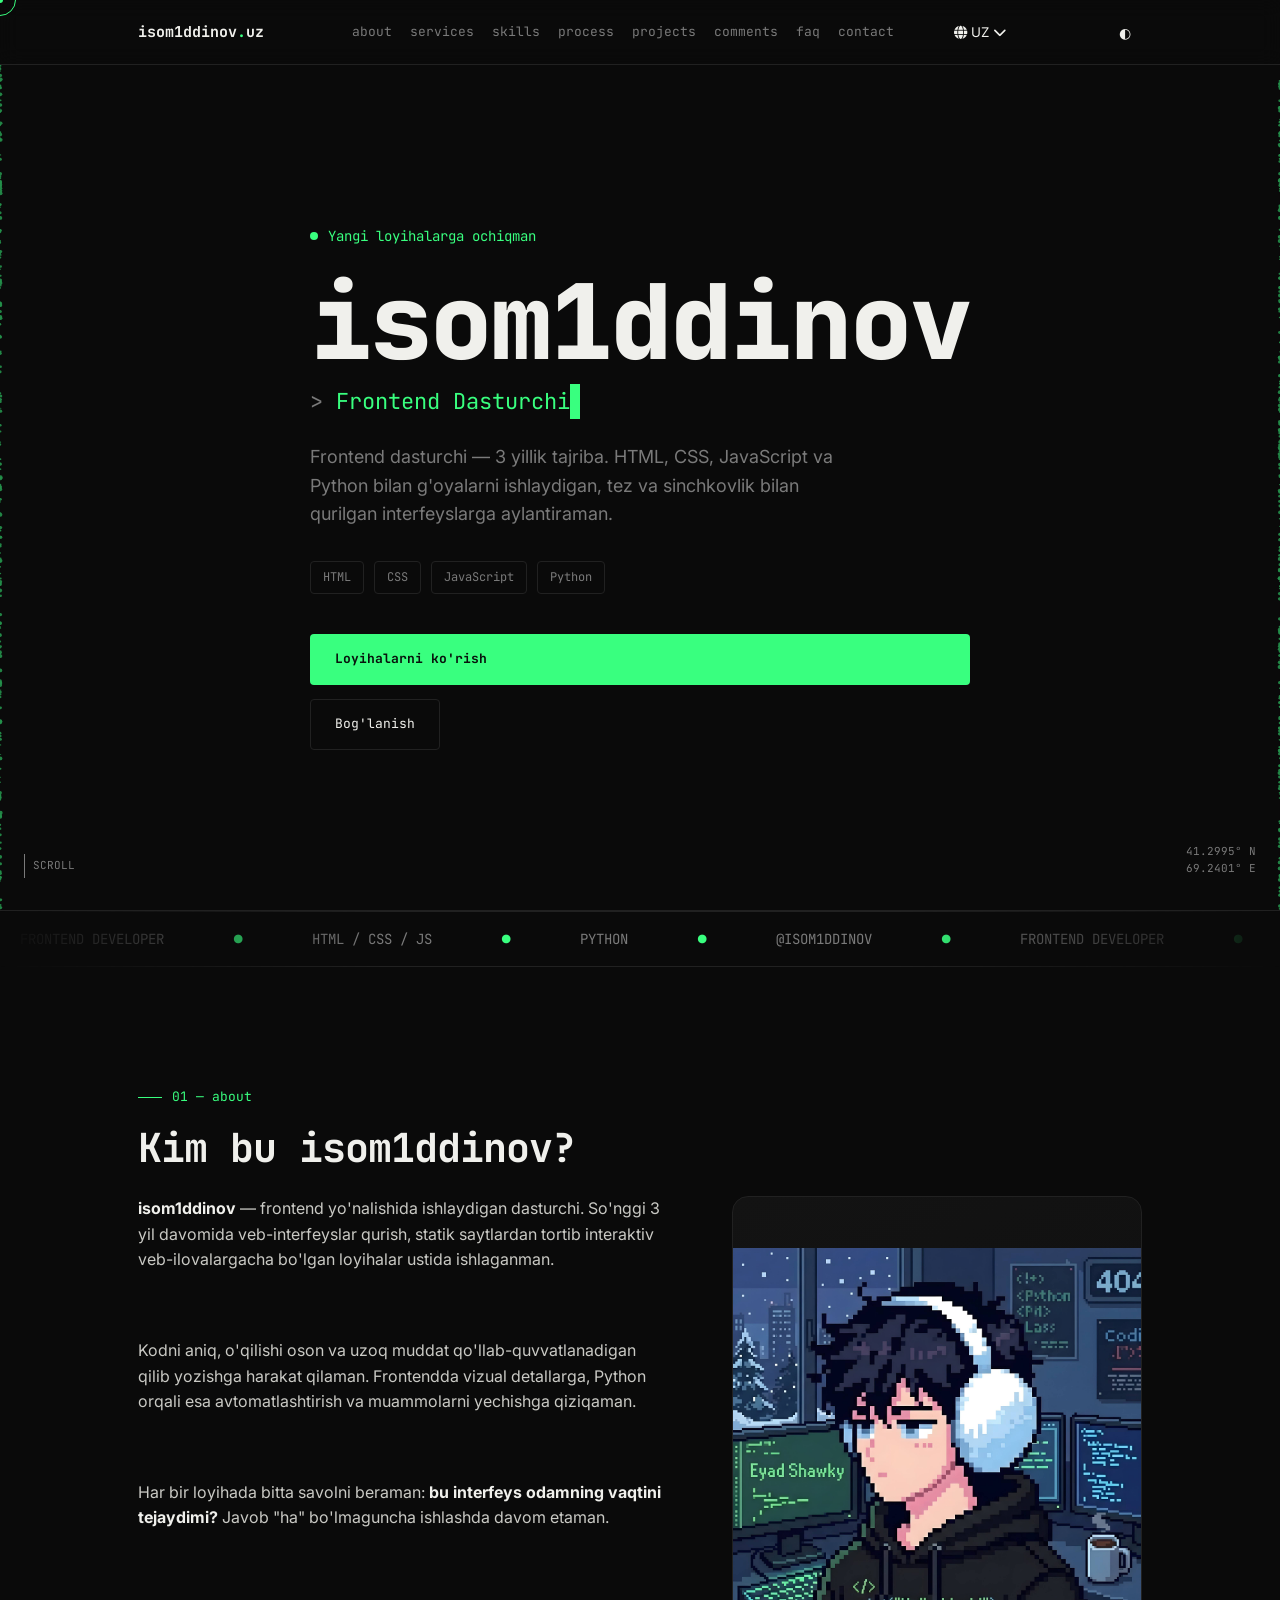
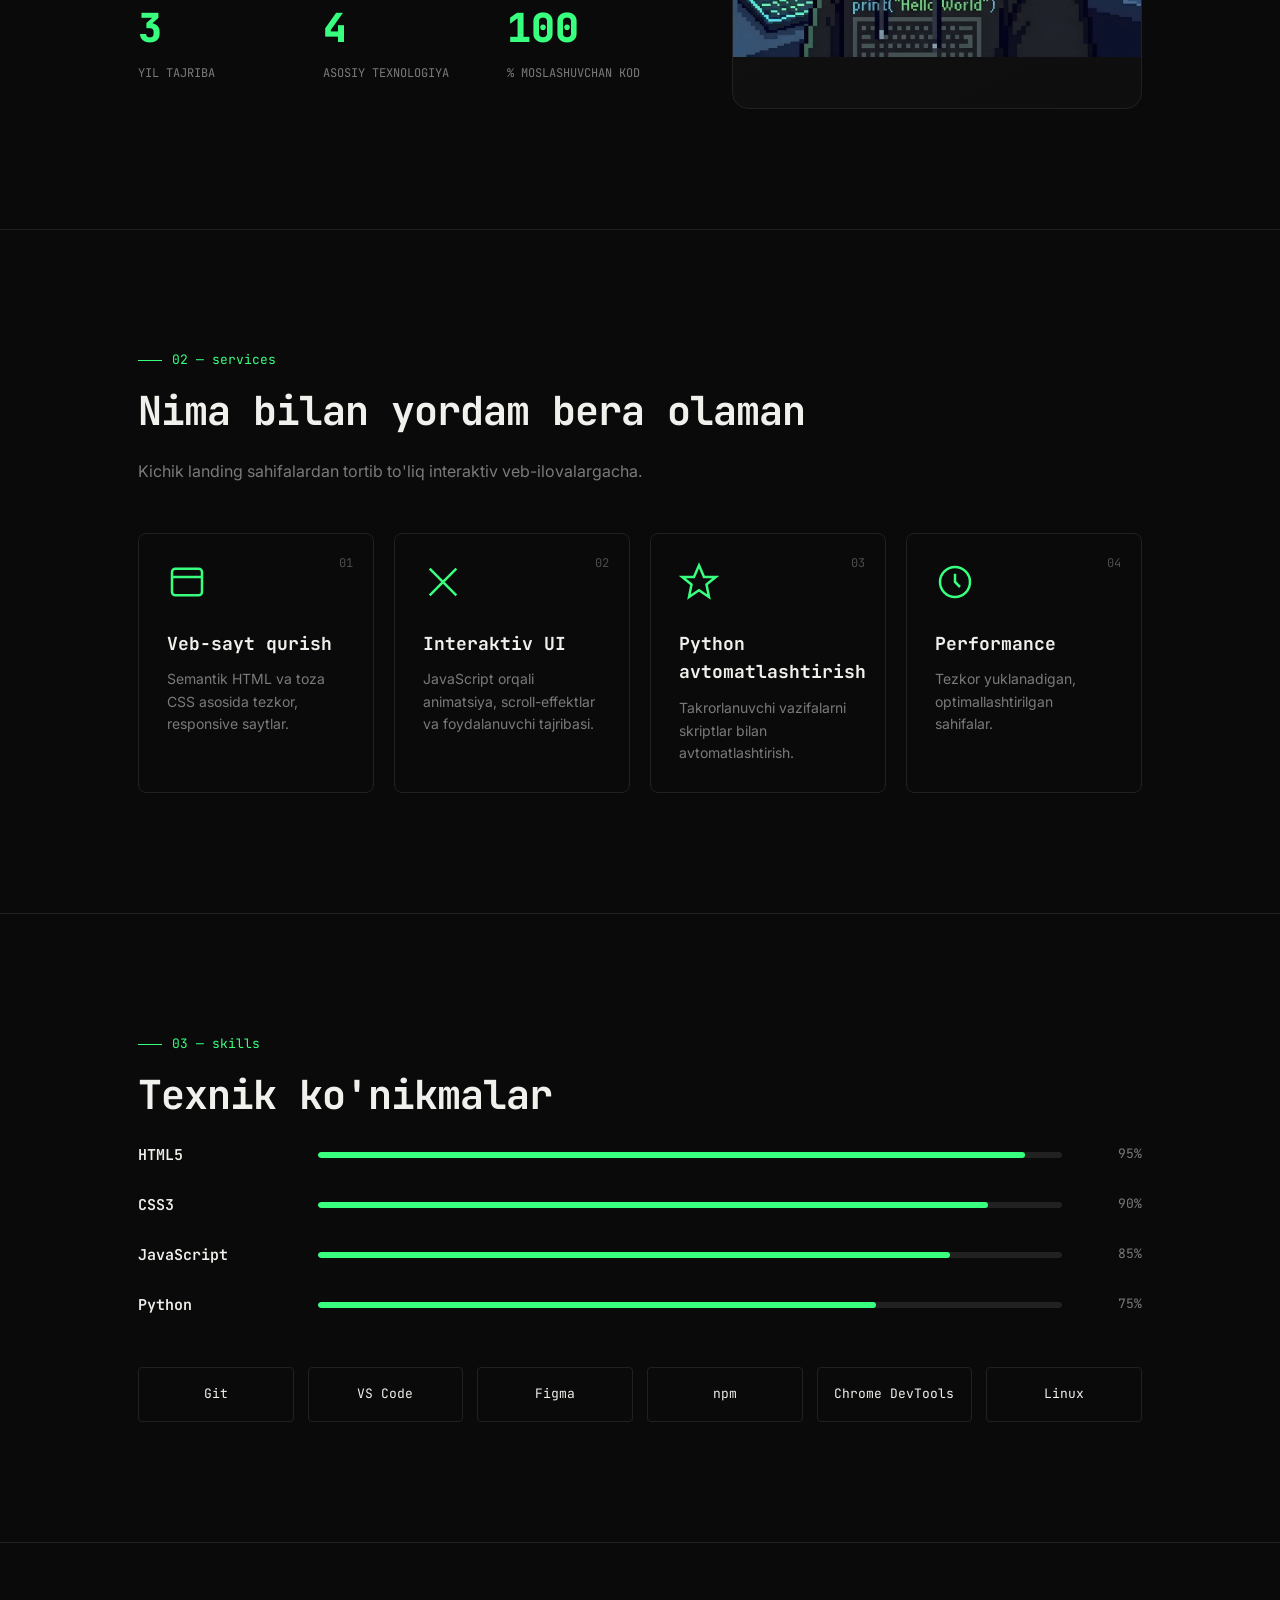
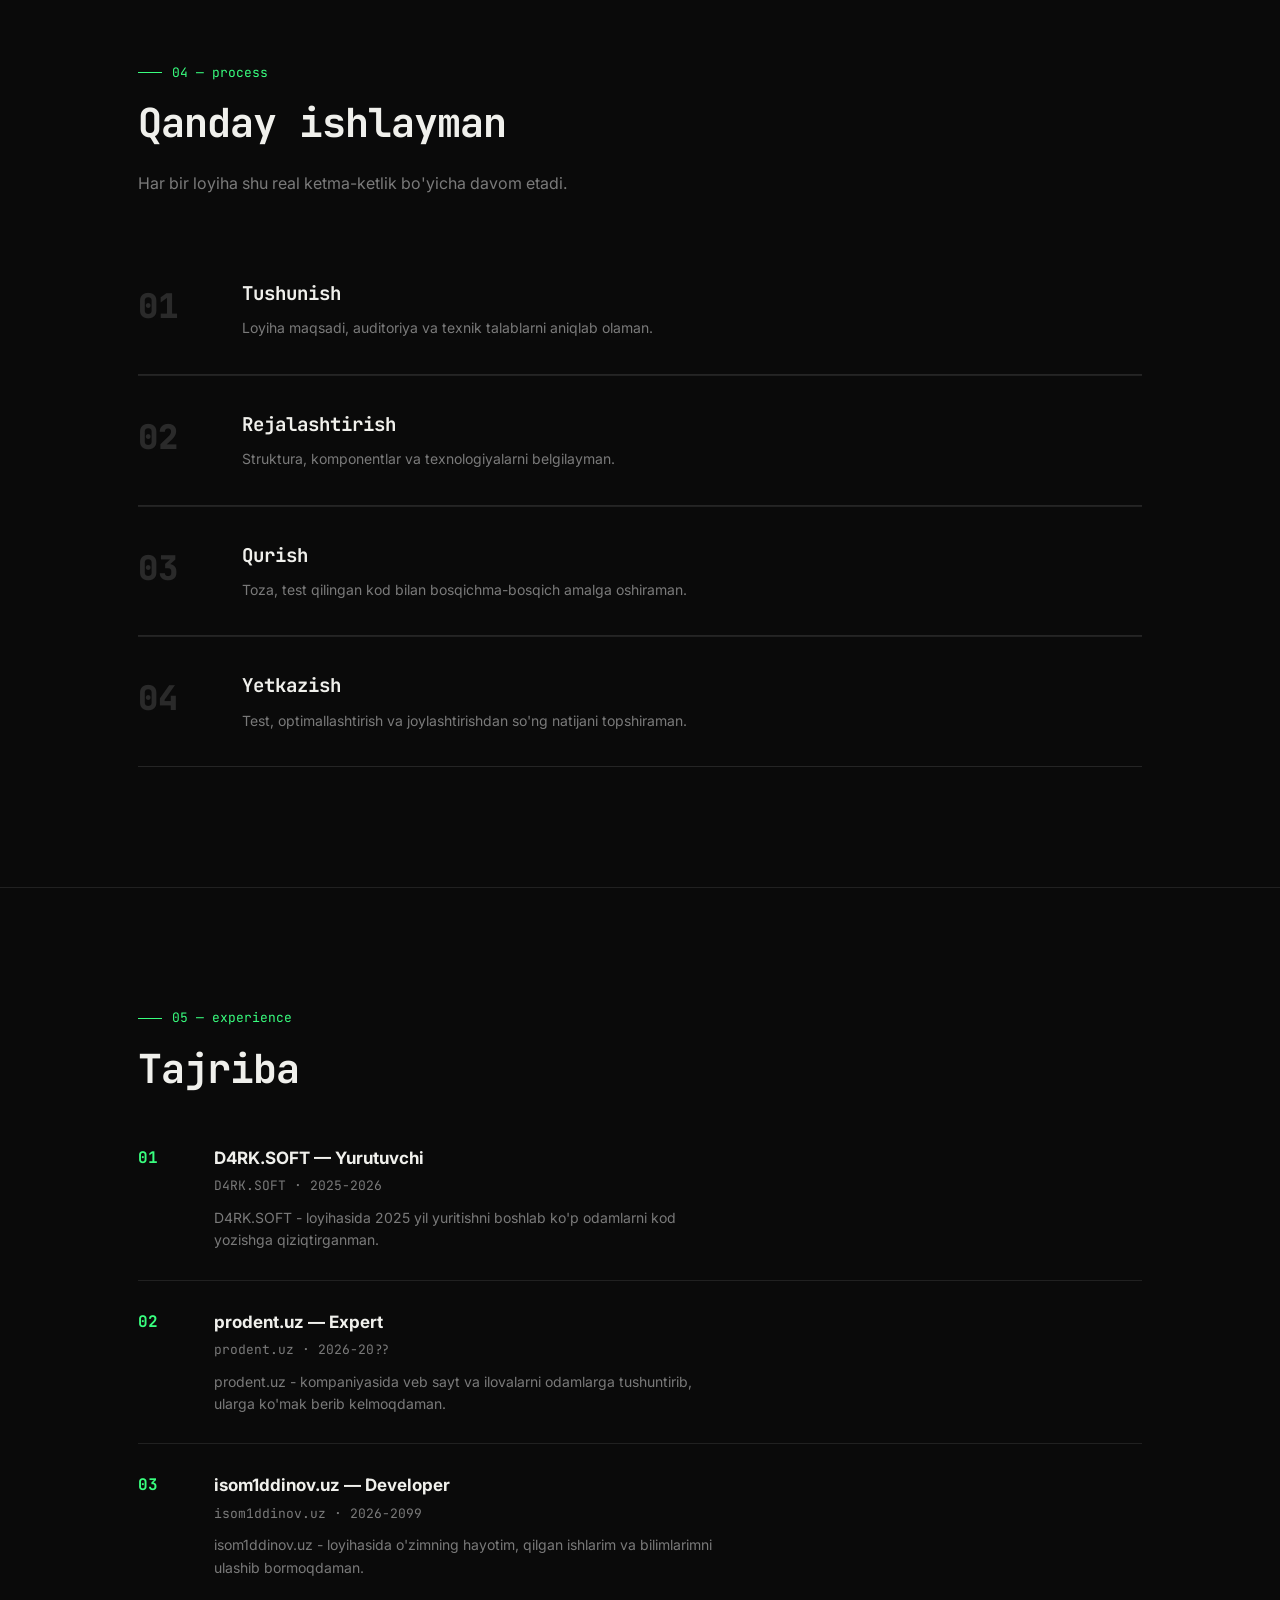
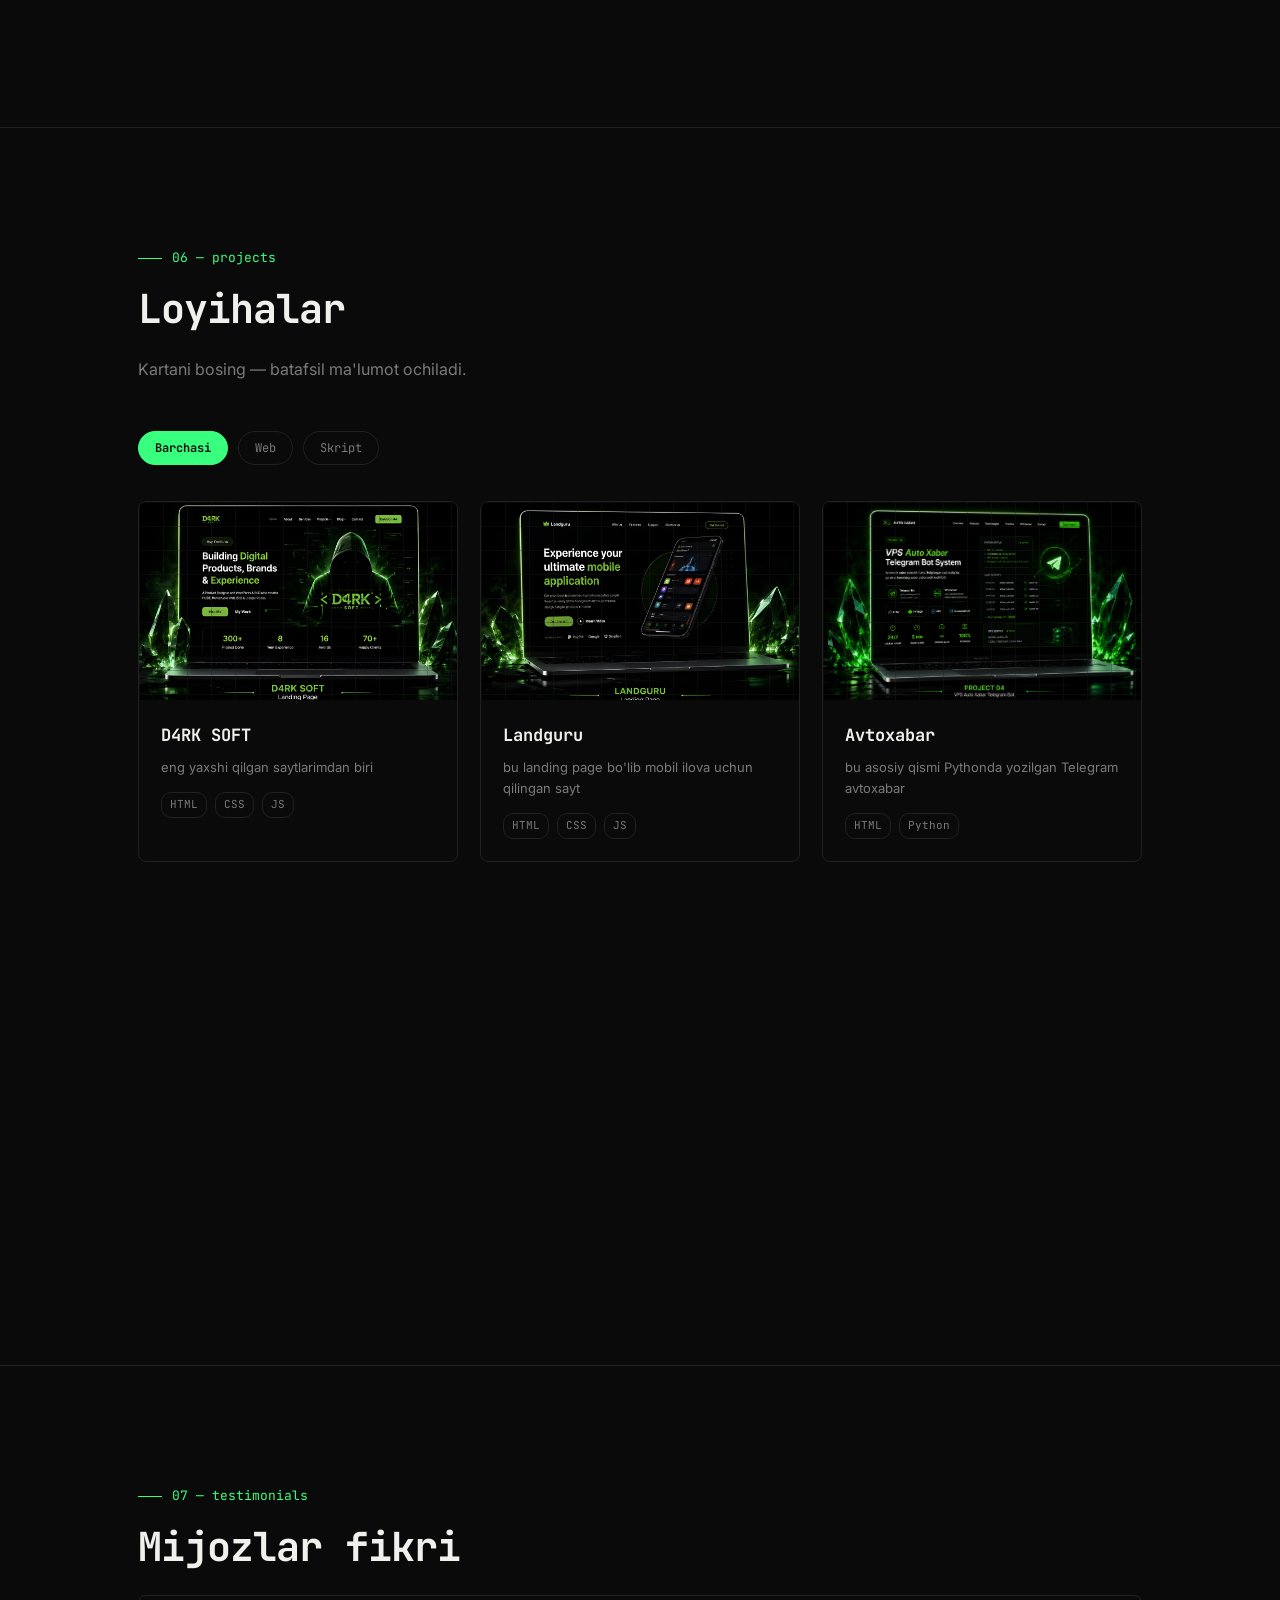
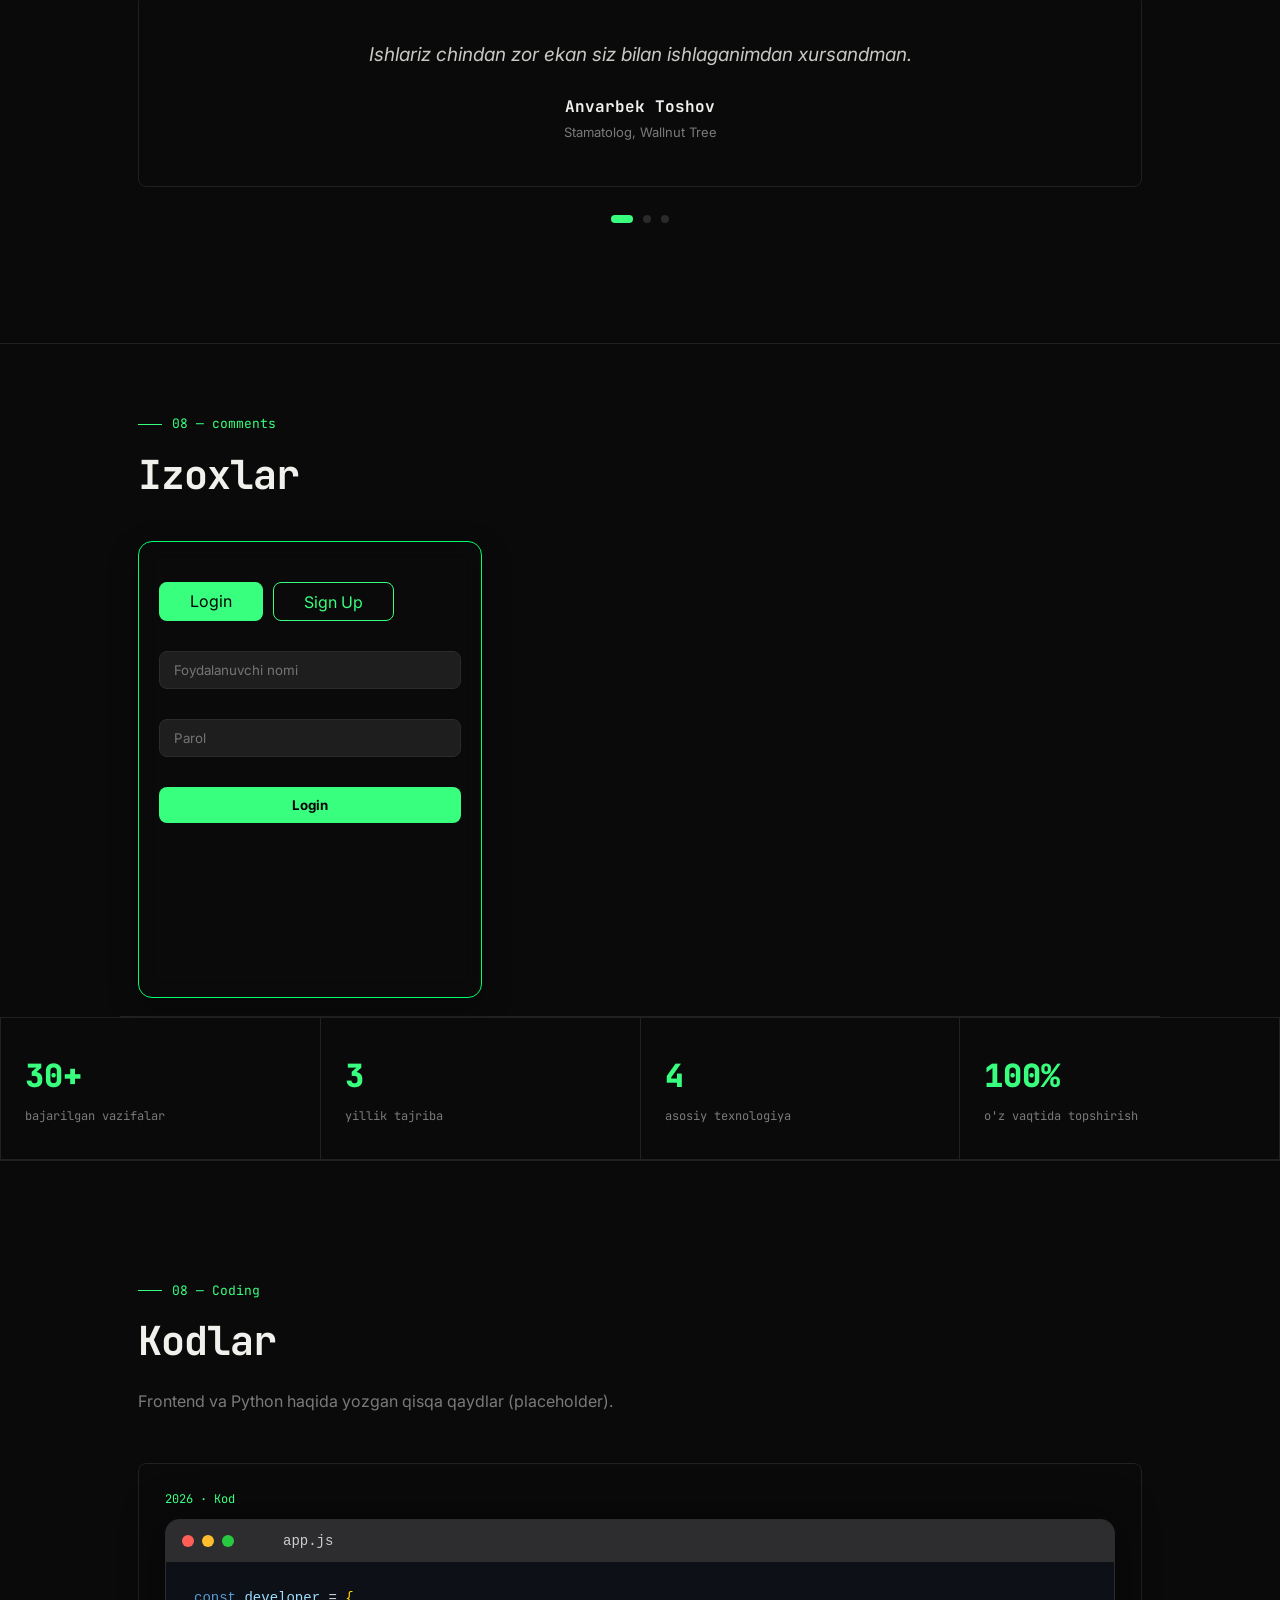
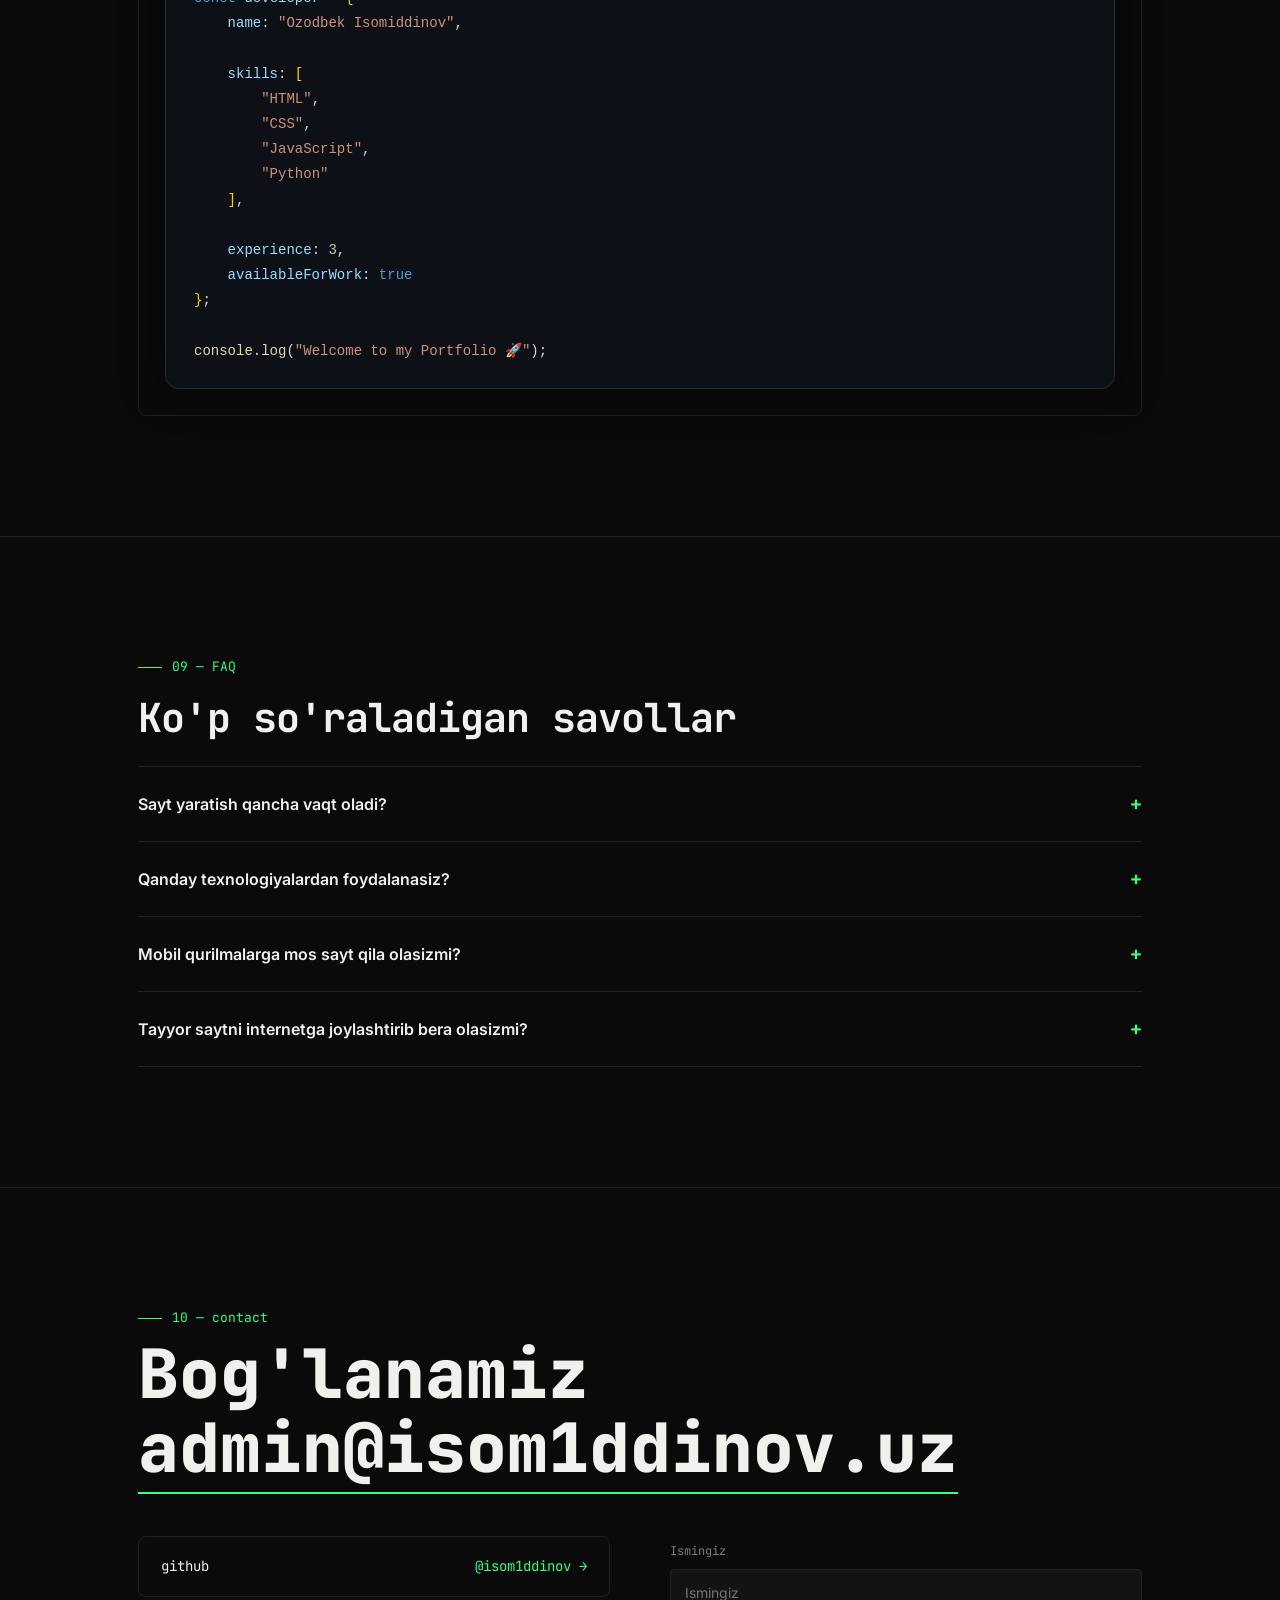
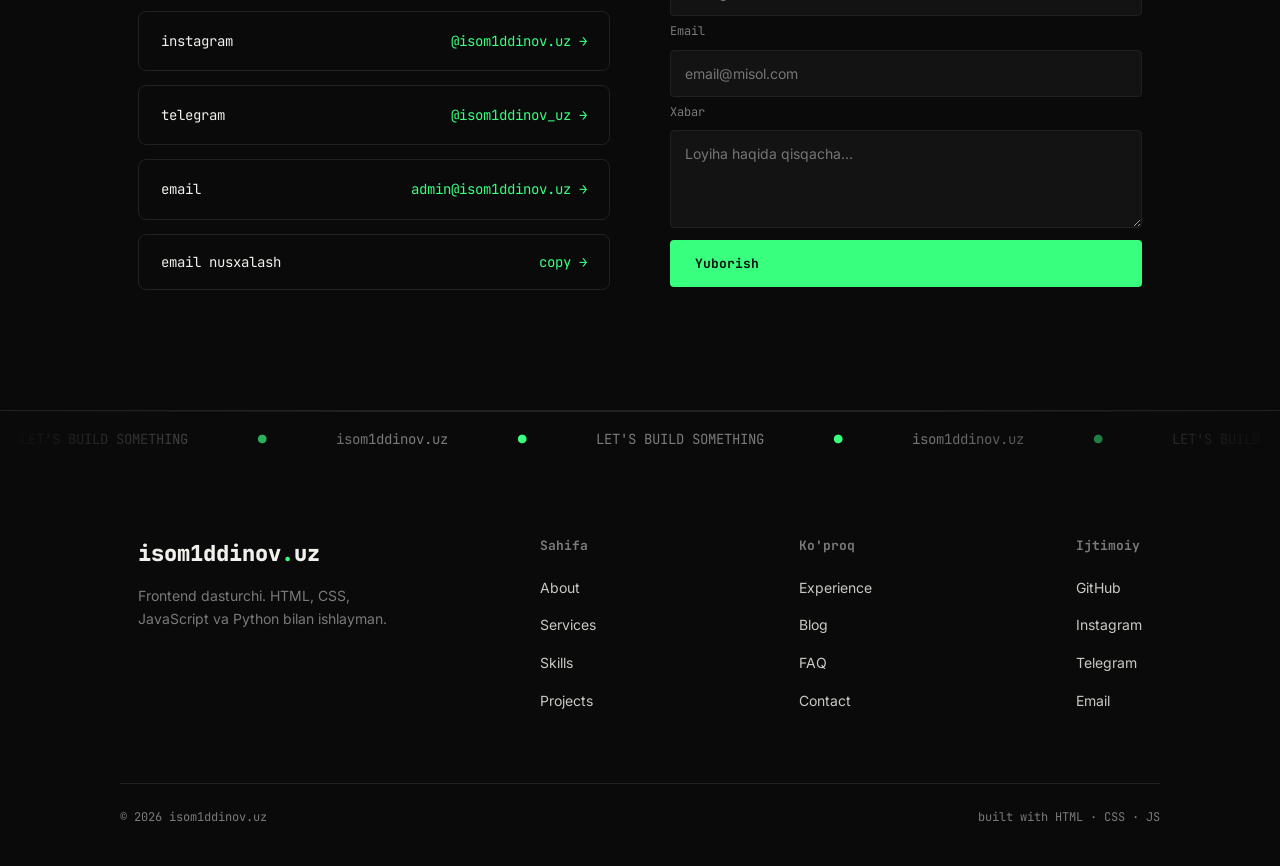
==== commit d2a0c025: "Burger menyu animatsiyasi: butun ekran boylab tasodifiy, yashil" ====
--- a/index.html
+++ b/index.html
@@ -3846,24 +3846,11 @@
                 transition.style.gridTemplateColumns = `repeat(${columns}, 1fr)`;
                 transition.style.gridTemplateRows = `repeat(${rows}, 1fr)`;
 
-                const centerX = (columns - 1) / 2;
-                const centerY = (rows - 1) / 2;
-
                 for (let i = 0; i < columns * rows; i++) {
 
                     const pixel = document.createElement("div");
 
                     pixel.className = "transition-pixel";
-
-                    const row = Math.floor(i / columns);
-                    const col = i % columns;
-
-                    const distance = Math.sqrt(
-                        Math.pow(col - centerX, 2) +
-                        Math.pow(row - centerY, 2)
-                    );
-
-                    pixel.dataset.distance = distance;
 
                     /* har bir katakka tasodifiy davomiylik — checkerboard
                        naqshi hech qachon aynan bir xil takrorlanmasligi uchun */
@@ -3889,6 +3876,26 @@
             /* =====================================================
                PIXEL TRANSITION
                ===================================================== */
+
+            /* Fisher-Yates — kataklarni tasodifiy aralashtiradi, shunda
+               yorug' bo'lish tartibi markazdan yoki chetdan emas, balki
+               butun ekran bo'ylab tasodifiy "TV static" tarzida bo'ladi
+               (isladjan.com'dagidek) */
+            function shuffledPixels() {
+
+                const arr = [...pixels];
+
+                for (let i = arr.length - 1; i > 0; i--) {
+
+                    const j = Math.floor(Math.random() * (i + 1));
+
+                    [arr[i], arr[j]] = [arr[j], arr[i]];
+
+                }
+
+                return arr;
+
+            }
 
             function playTransition(callback) {
 
@@ -3906,16 +3913,9 @@
                     ? MAX_SPREAD_MS / (pixels.length - 1)
                     : 0;
 
-                /* Markazdan tashqariga */
-
-                const openOrder = [...pixels].sort(
-                    (a, b) =>
-                        Number(a.dataset.distance) -
-                        Number(b.dataset.distance)
-                );
-
-
-                openOrder.forEach((pixel, index) => {
+                /* Tasodifiy tartibda, butun ekran bo'ylab */
+
+                shuffledPixels().forEach((pixel, index) => {
 
                     pixel.style.animationDelay =
                         `${index * perPixelDelay}ms`;
@@ -3935,16 +3935,9 @@
                     }
 
 
-                    /* Endi teskari tartib */
-
-                    const closeOrder = [...pixels].sort(
-                        (a, b) =>
-                            Number(b.dataset.distance) -
-                            Number(a.dataset.distance)
-                    );
-
-
-                    closeOrder.forEach((pixel, index) => {
+                    /* Yopilishda ham yangi tasodifiy tartib */
+
+                    shuffledPixels().forEach((pixel, index) => {
 
                         pixel.style.animationDelay =
                             `${index * perPixelDelay}ms`;
--- a/style.css
+++ b/style.css
@@ -397,8 +397,8 @@
     will-change: opacity;
 }
 
-/* markazdan tashqariga — har bir katak bir necha marta
-   yonib-o'chib, oxirida yonib qoladi (checkerboard glitch) */
+/* tasodifiy tartibda, butun ekran bo'ylab — har bir katak bir necha
+   marta yonib-o'chib, oxirida yonib qoladi (checkerboard glitch) */
 .page-transition.pixel-open .transition-pixel {
     animation-name: pixelFlickerIn;
     animation-fill-mode: forwards;
@@ -417,7 +417,7 @@
     100% { opacity: 1; }
 }
 
-/* tashqaridan markazga — xuddi shunday yonib-o'chib, oxirida o'chadi */
+/* yopilishda ham xuddi shunday, yangi tasodifiy tartibda o'chadi */
 .page-transition.pixel-close .transition-pixel {
     animation-name: pixelFlickerOut;
     animation-fill-mode: forwards;
